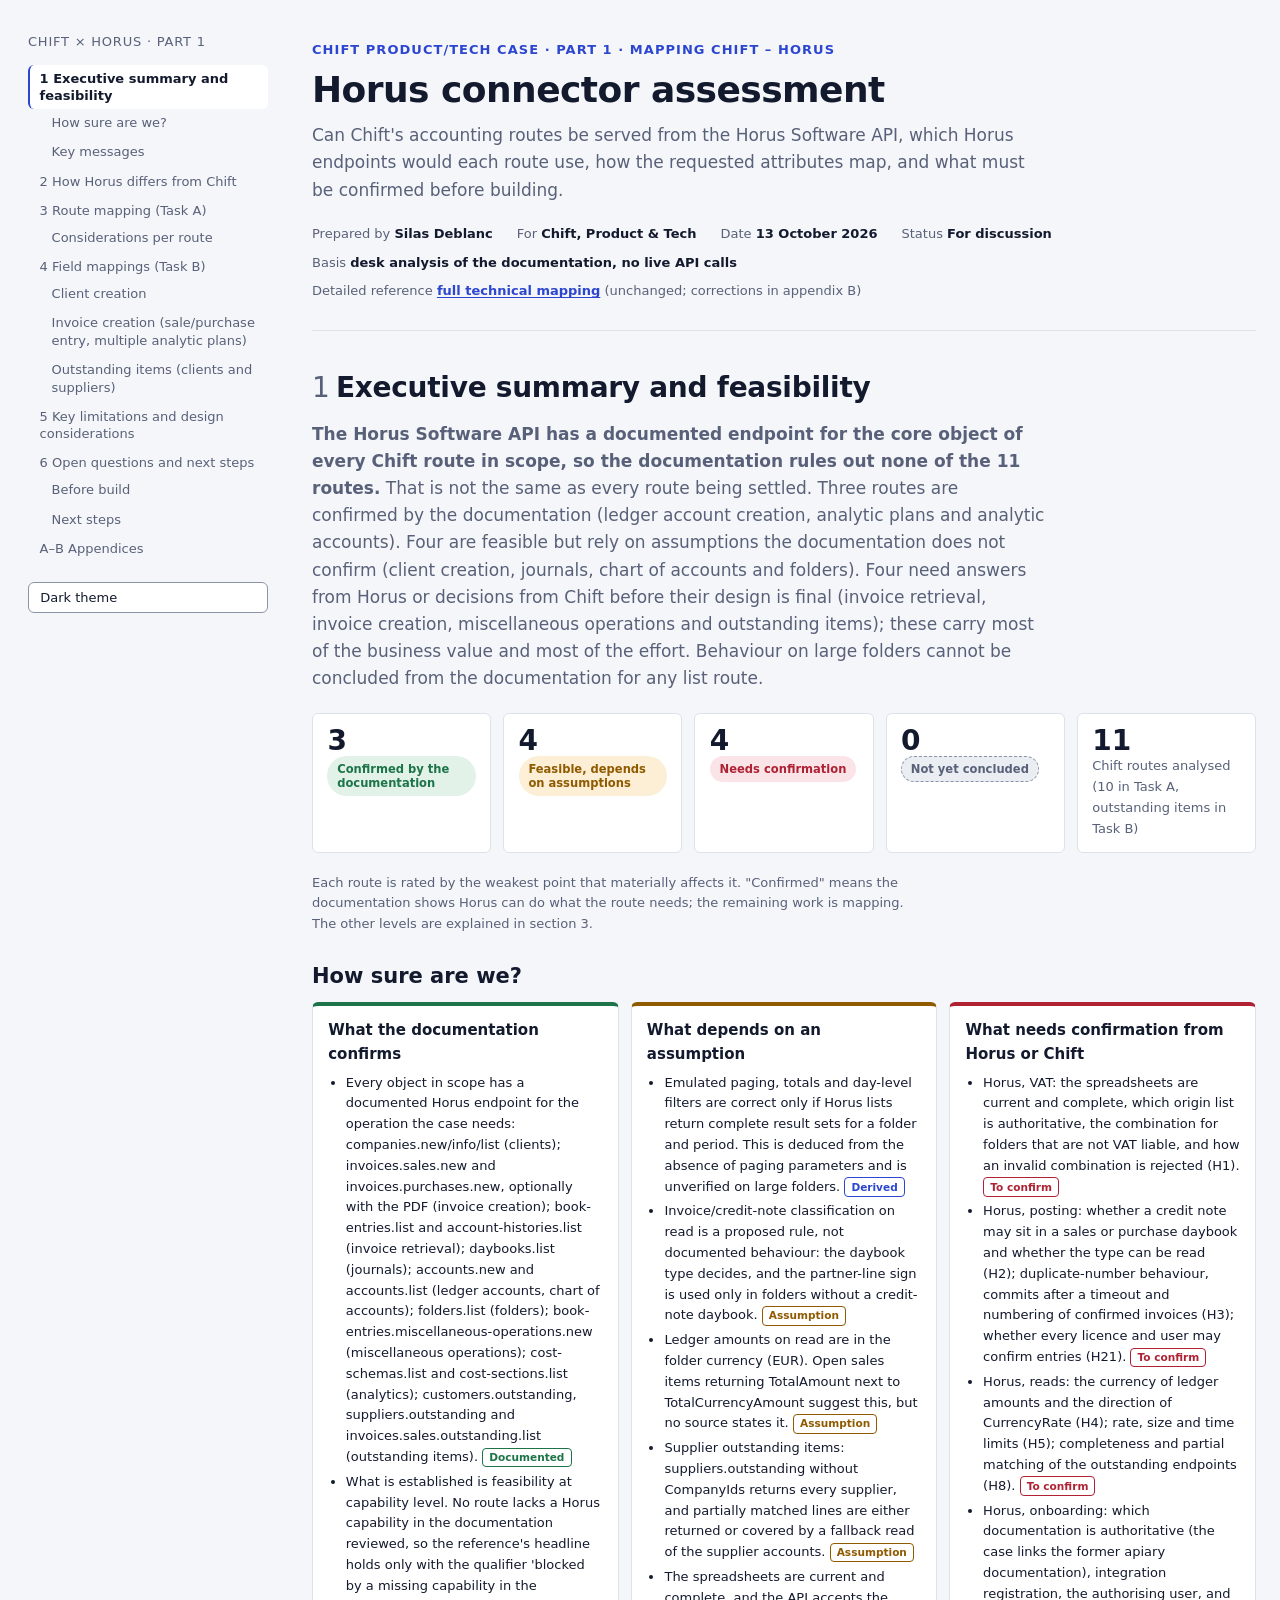
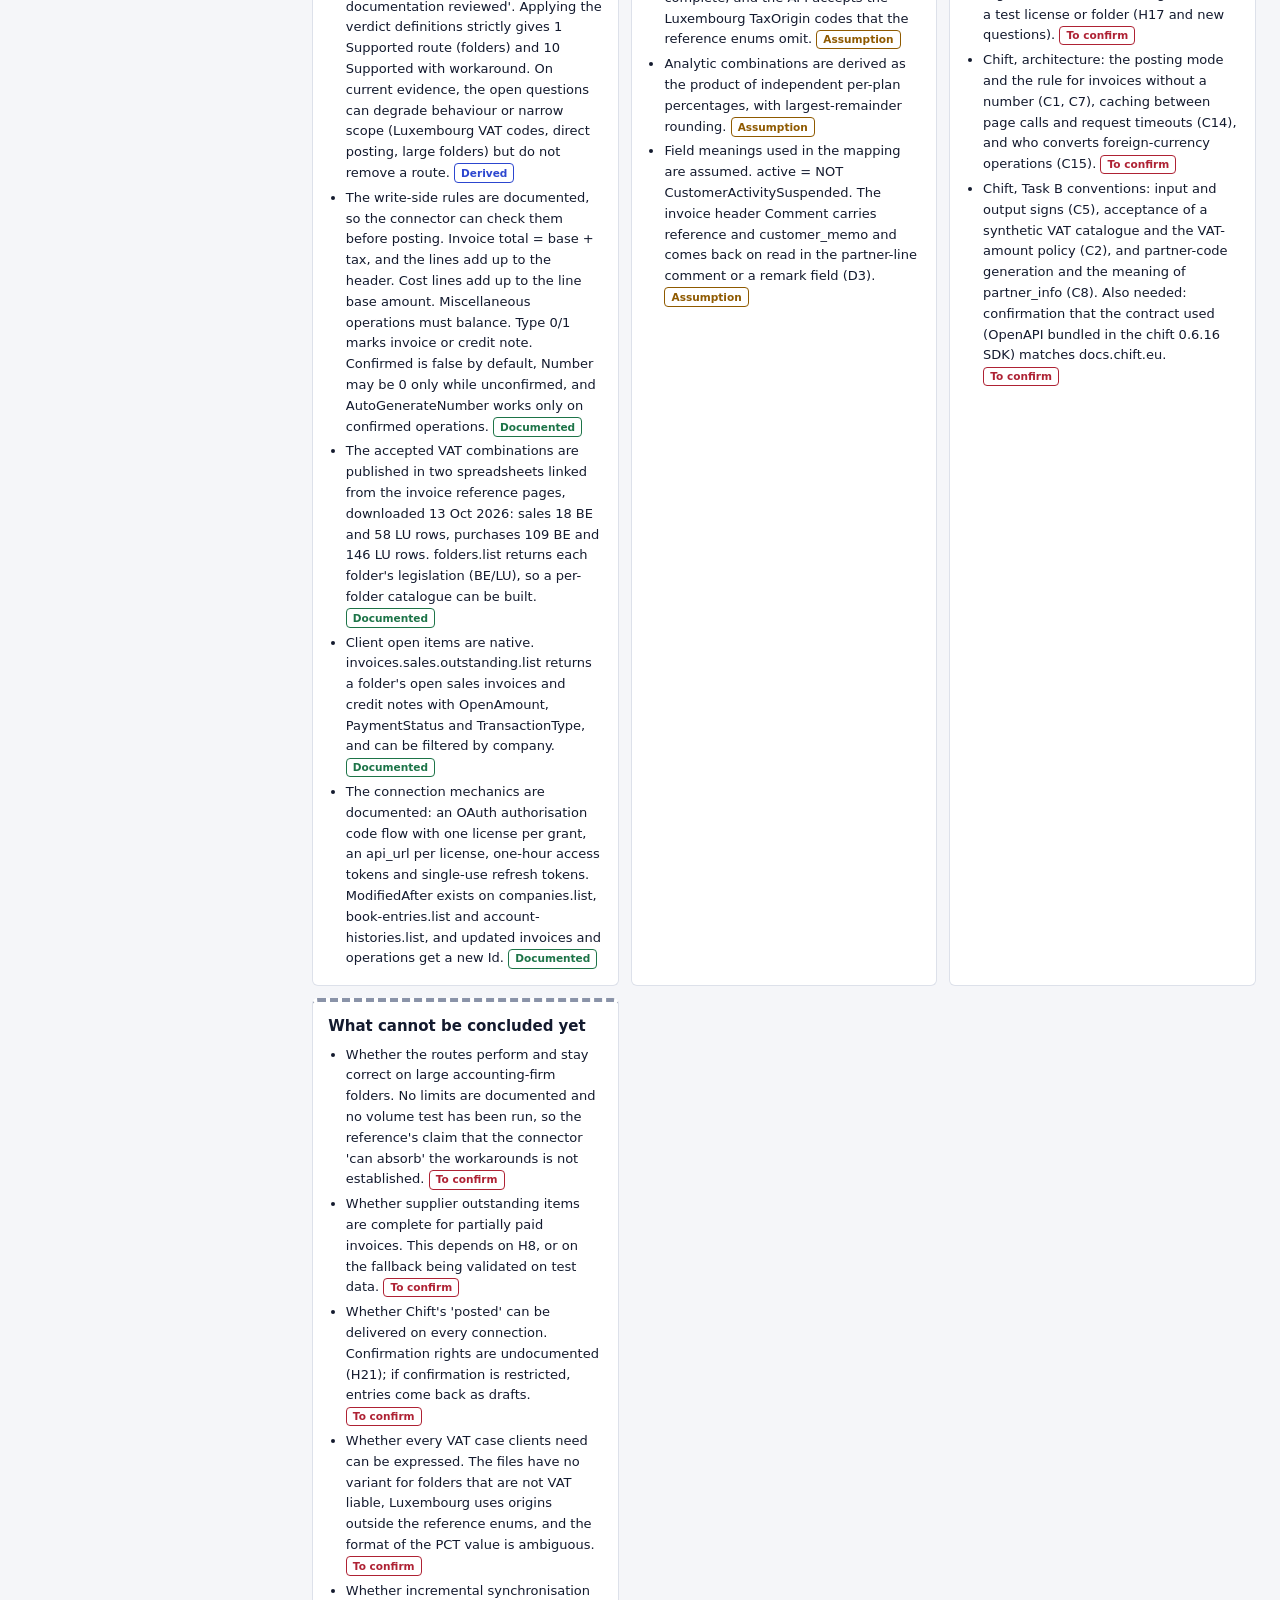
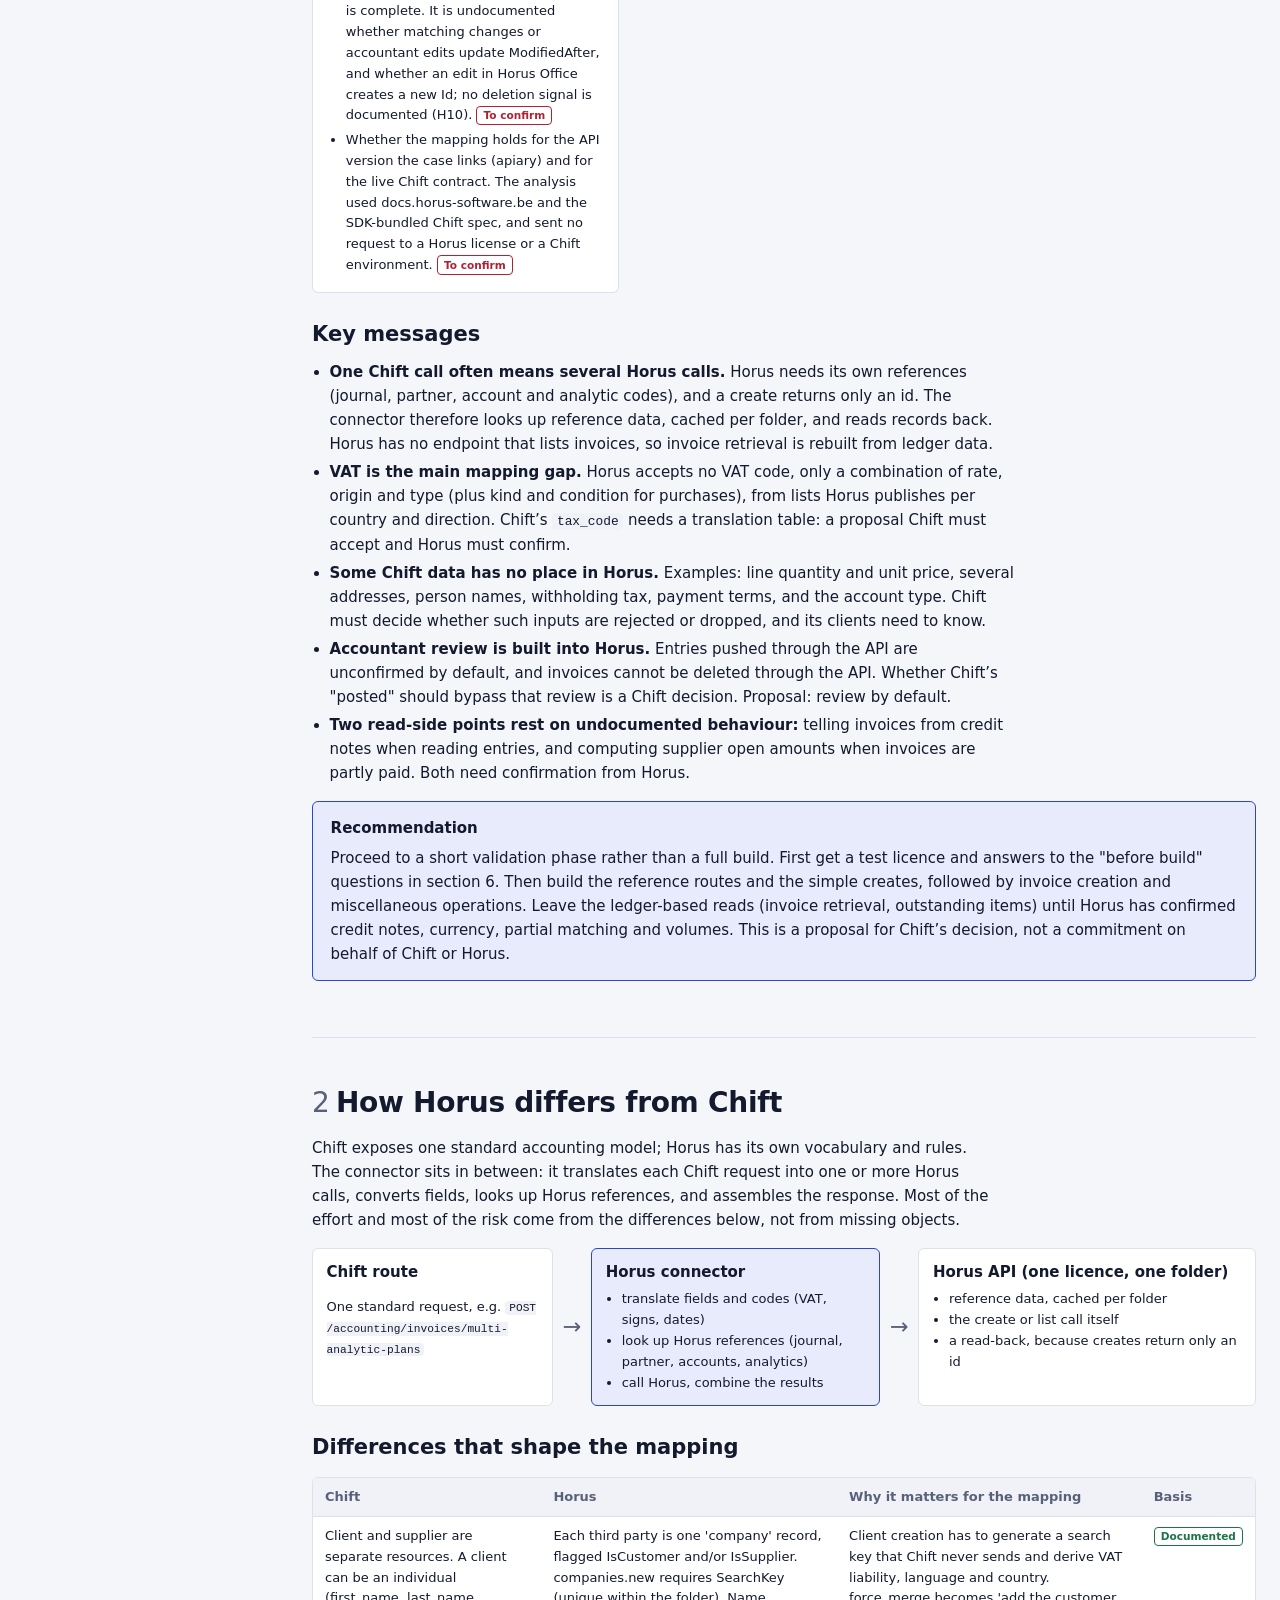
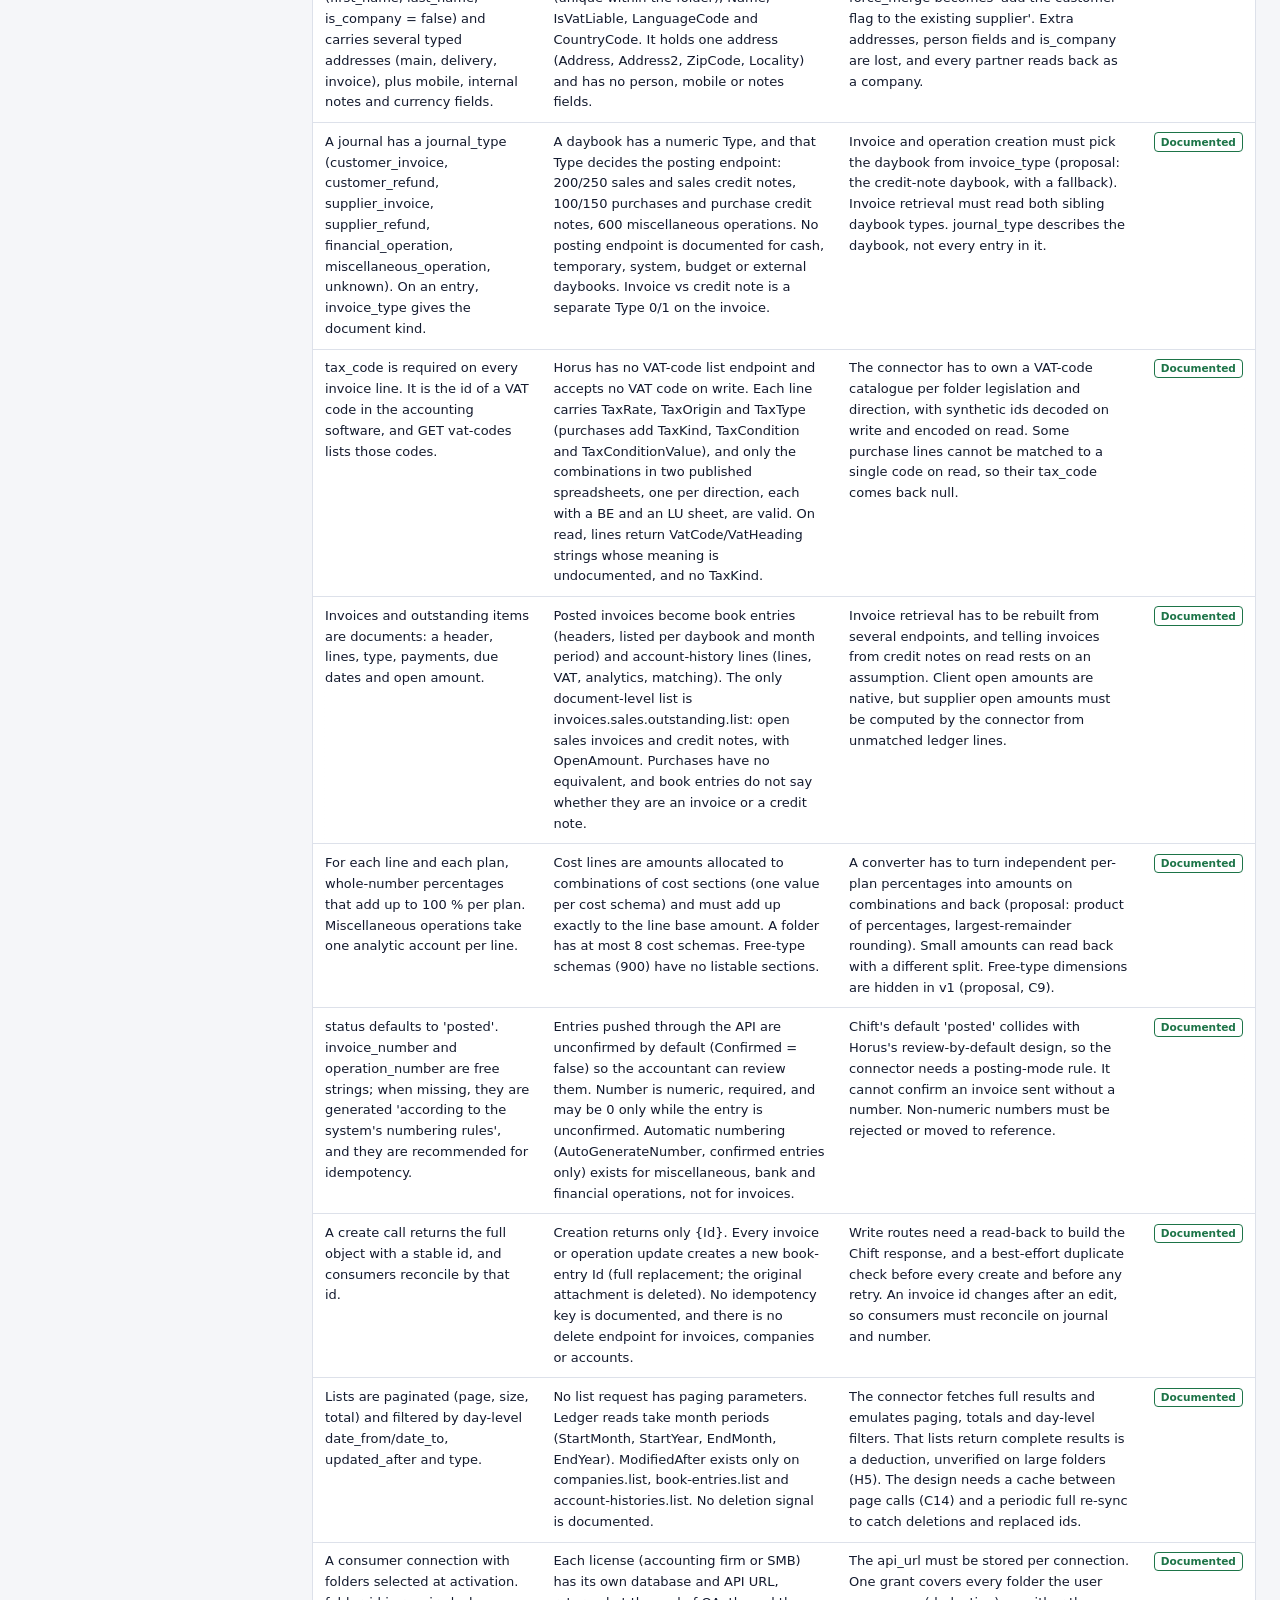
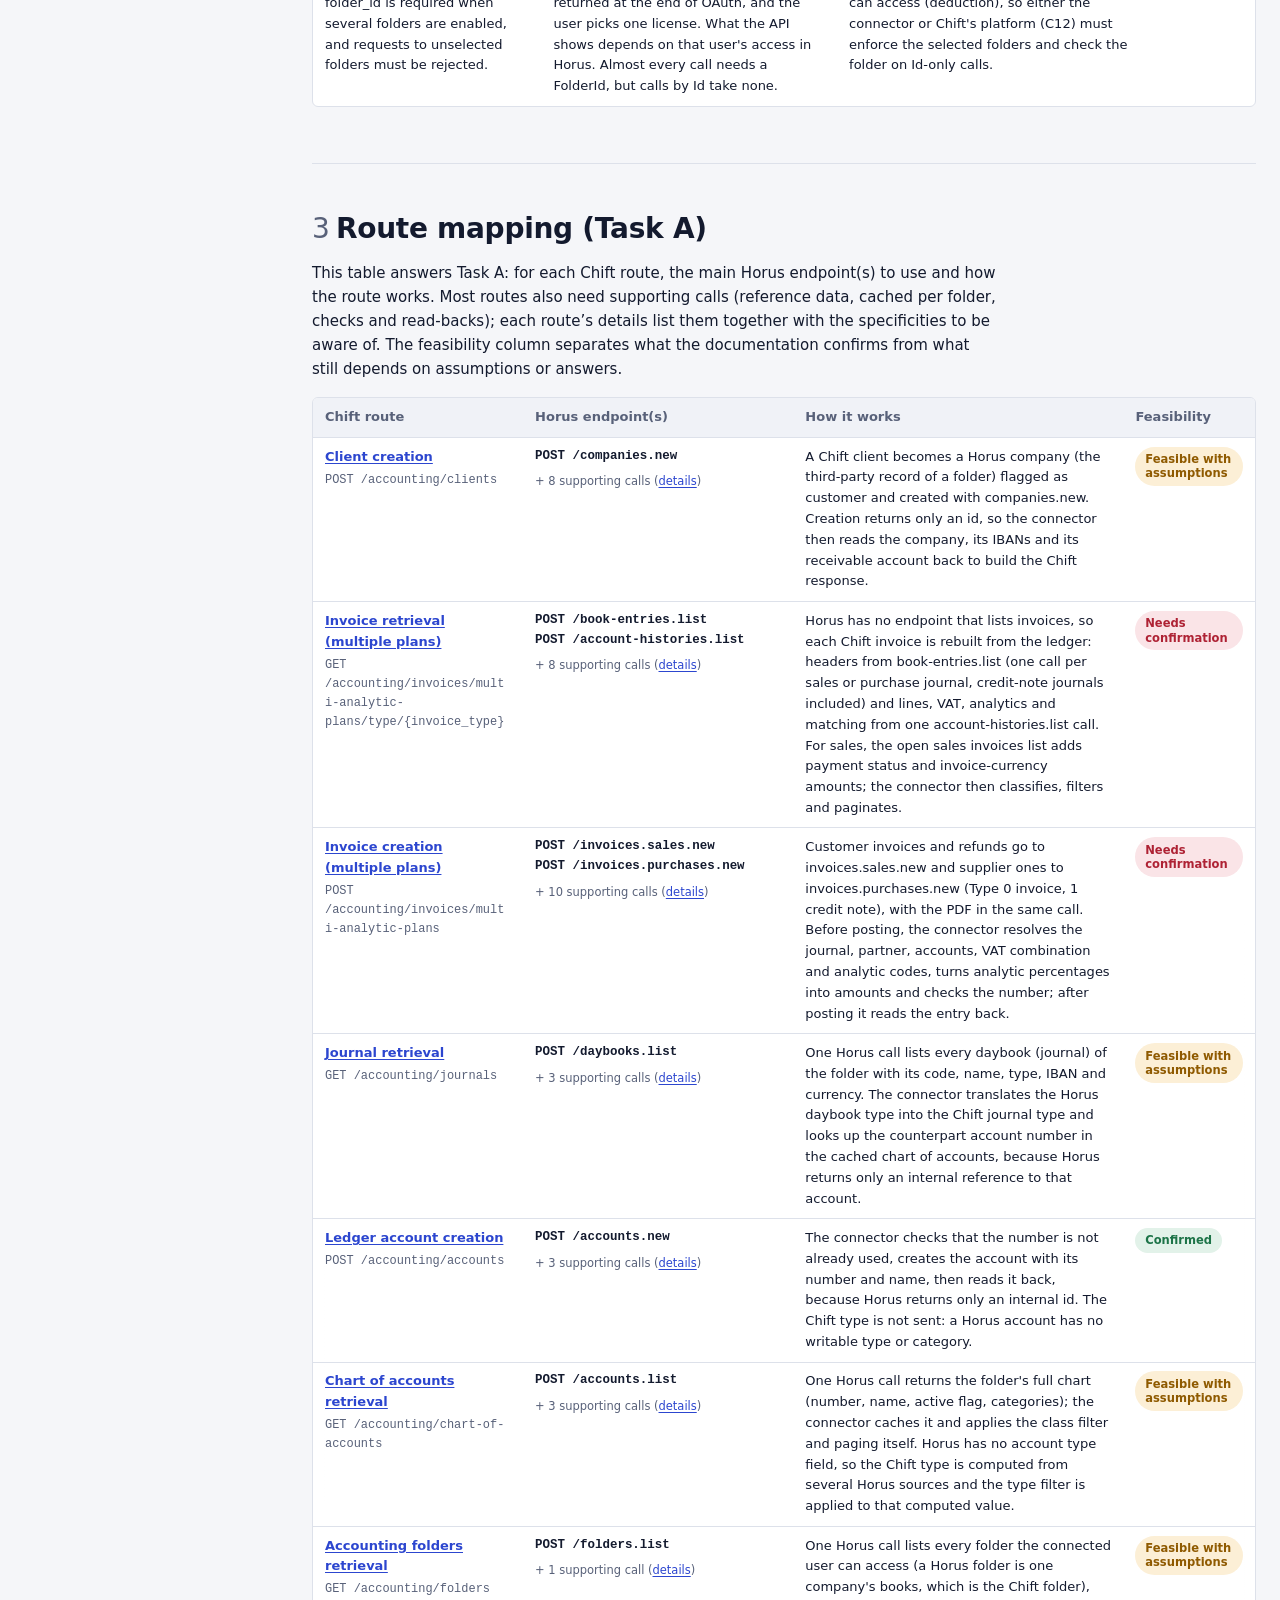
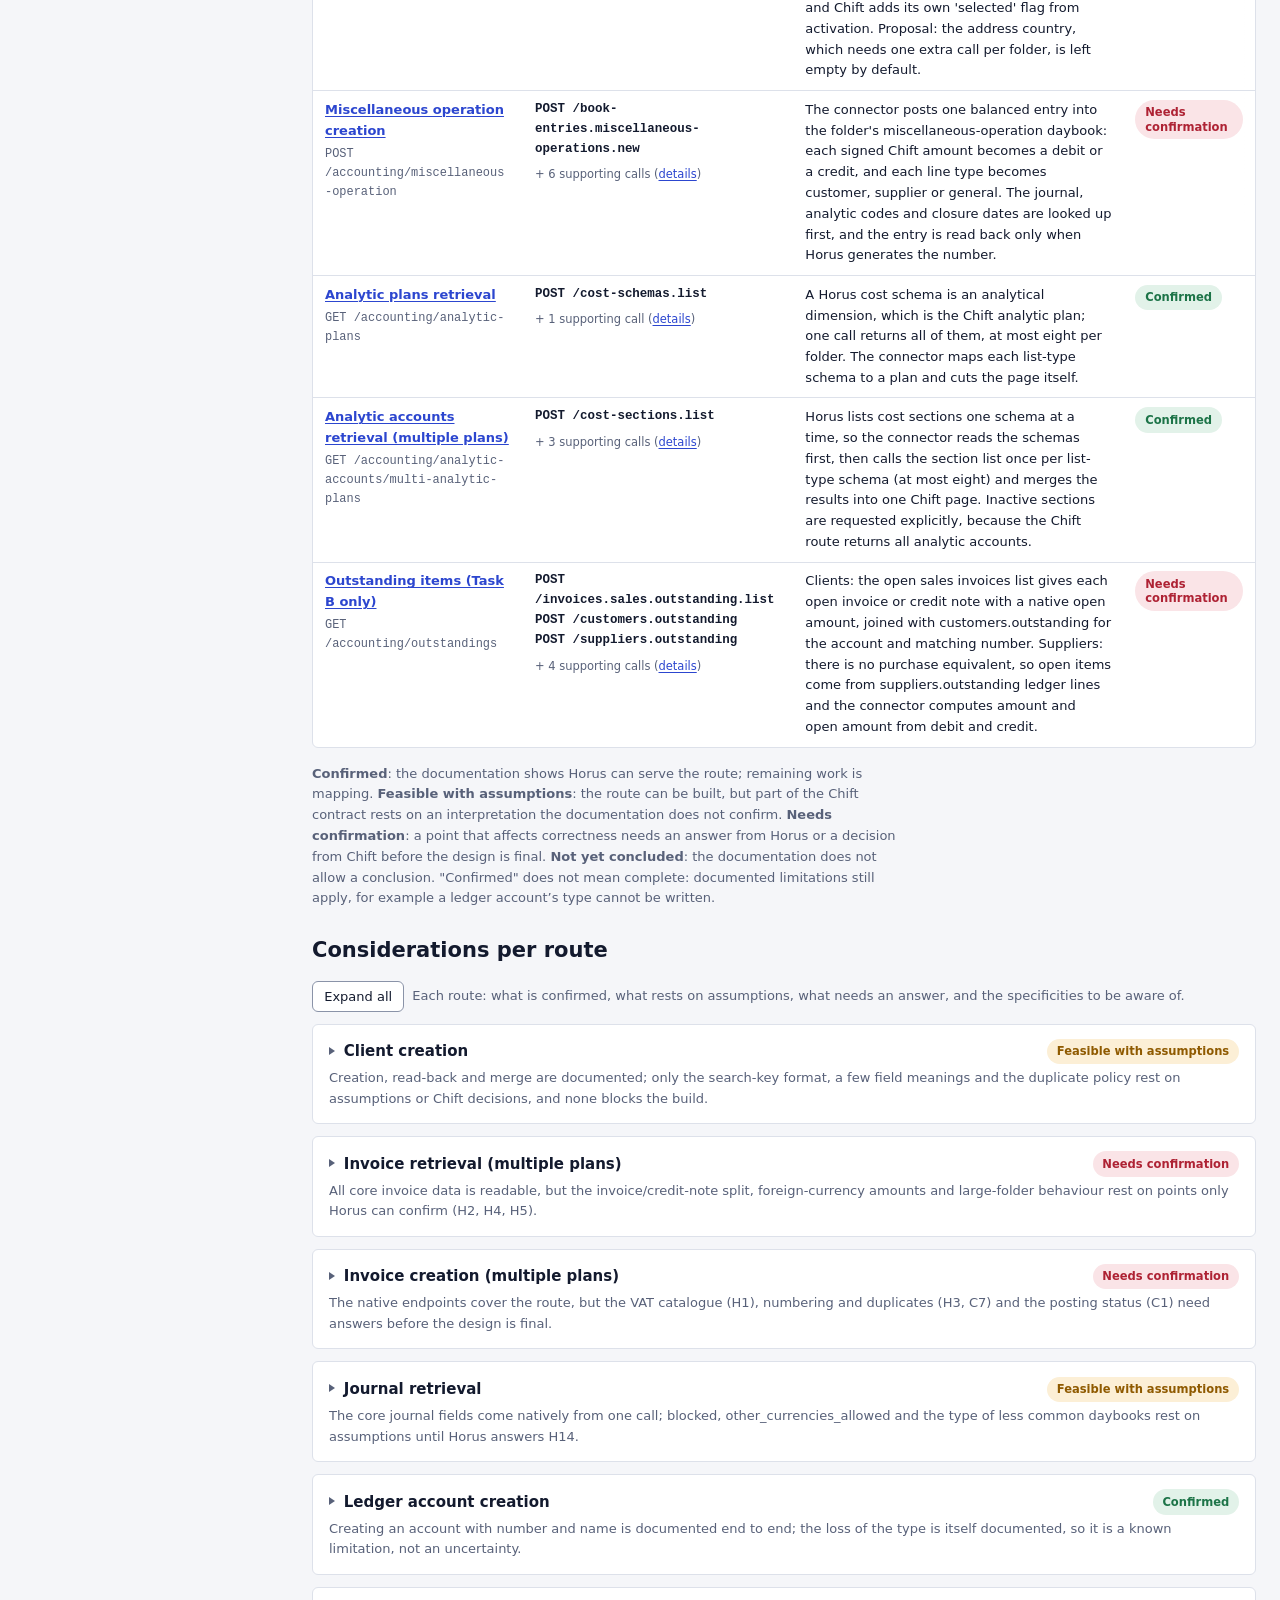
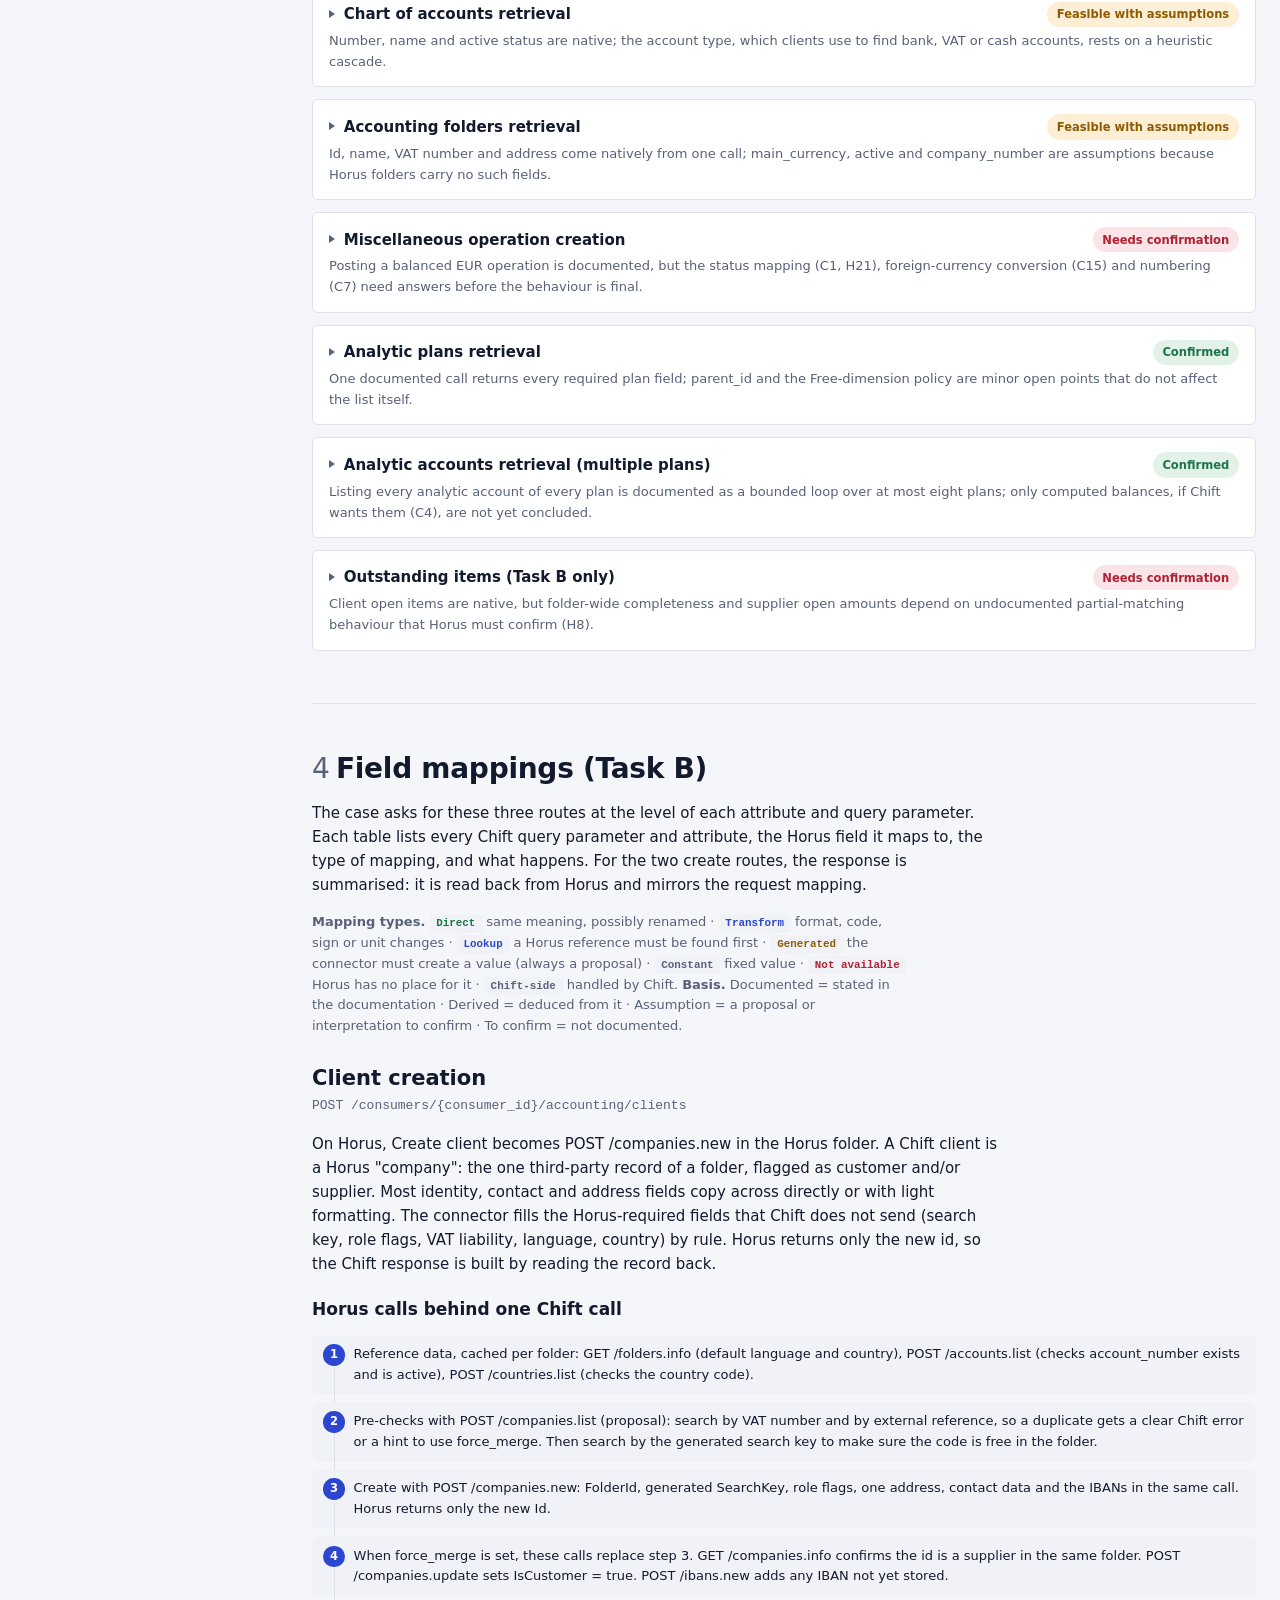
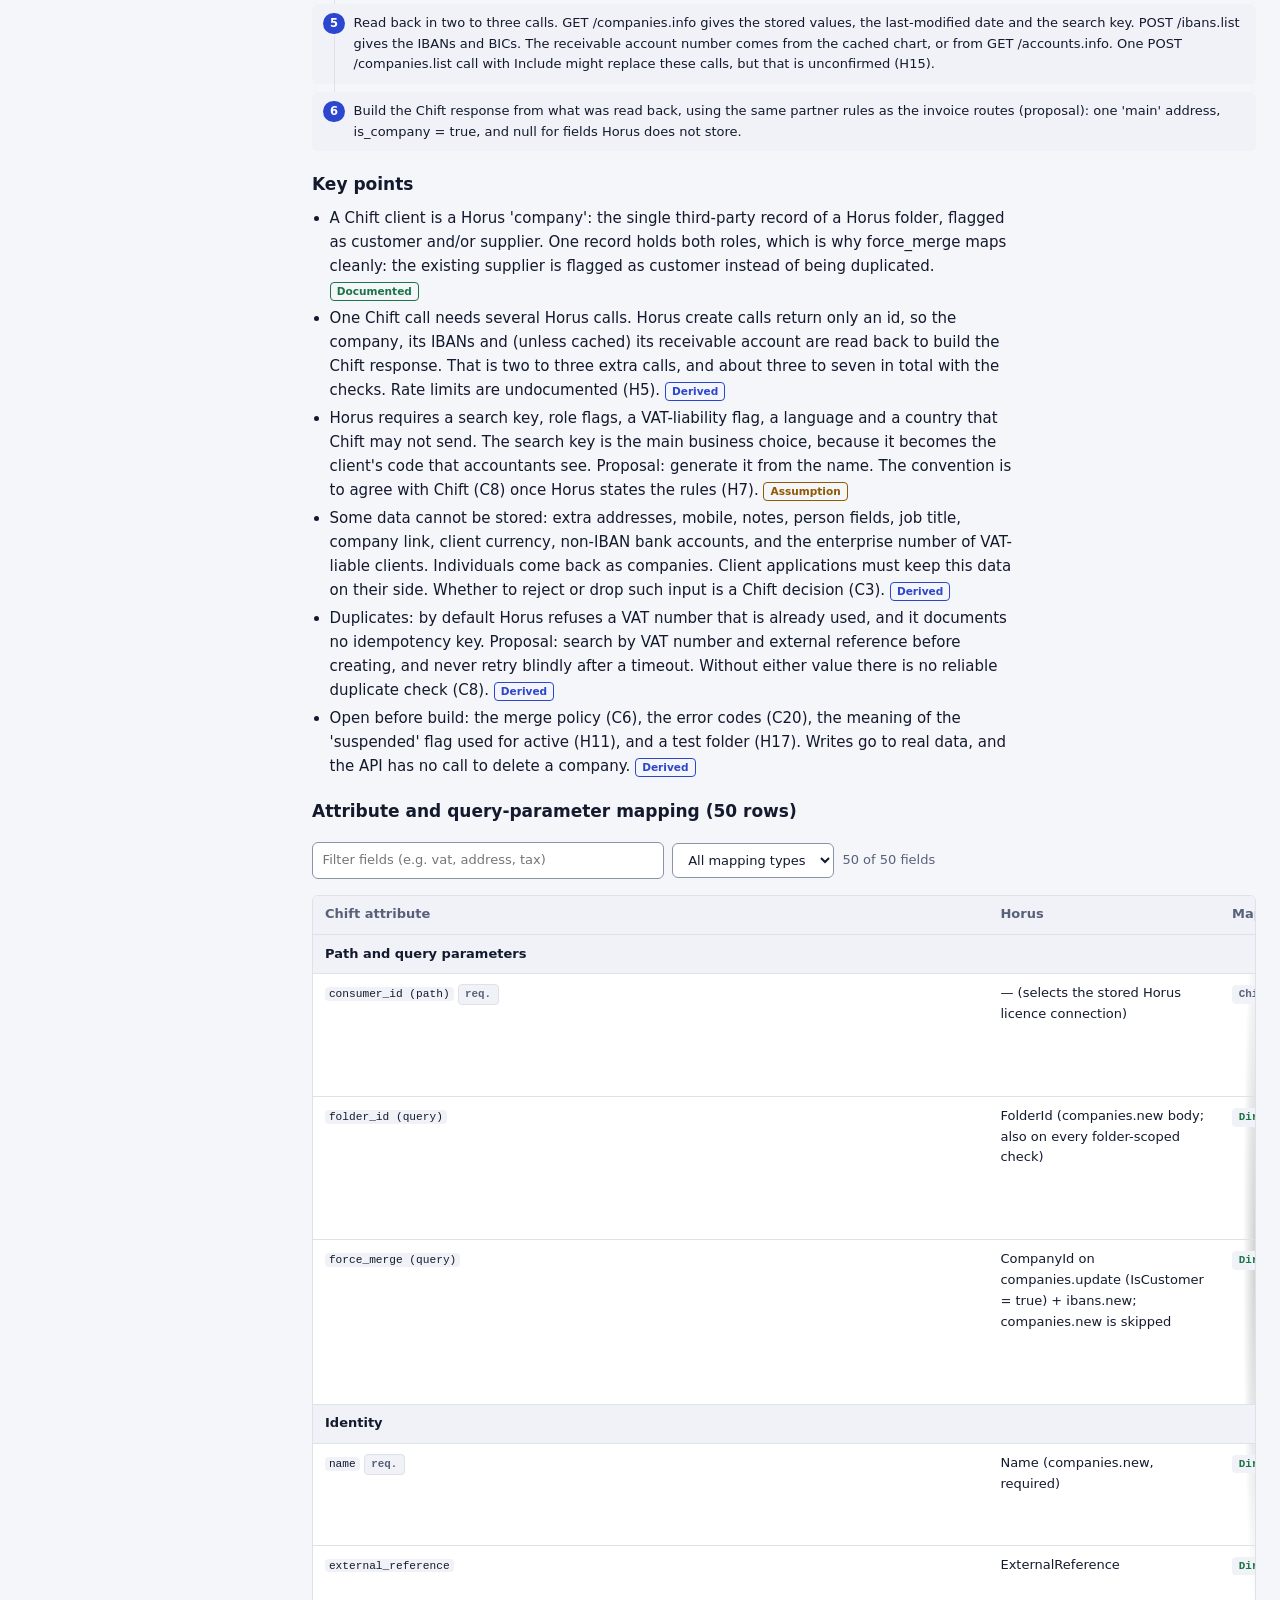
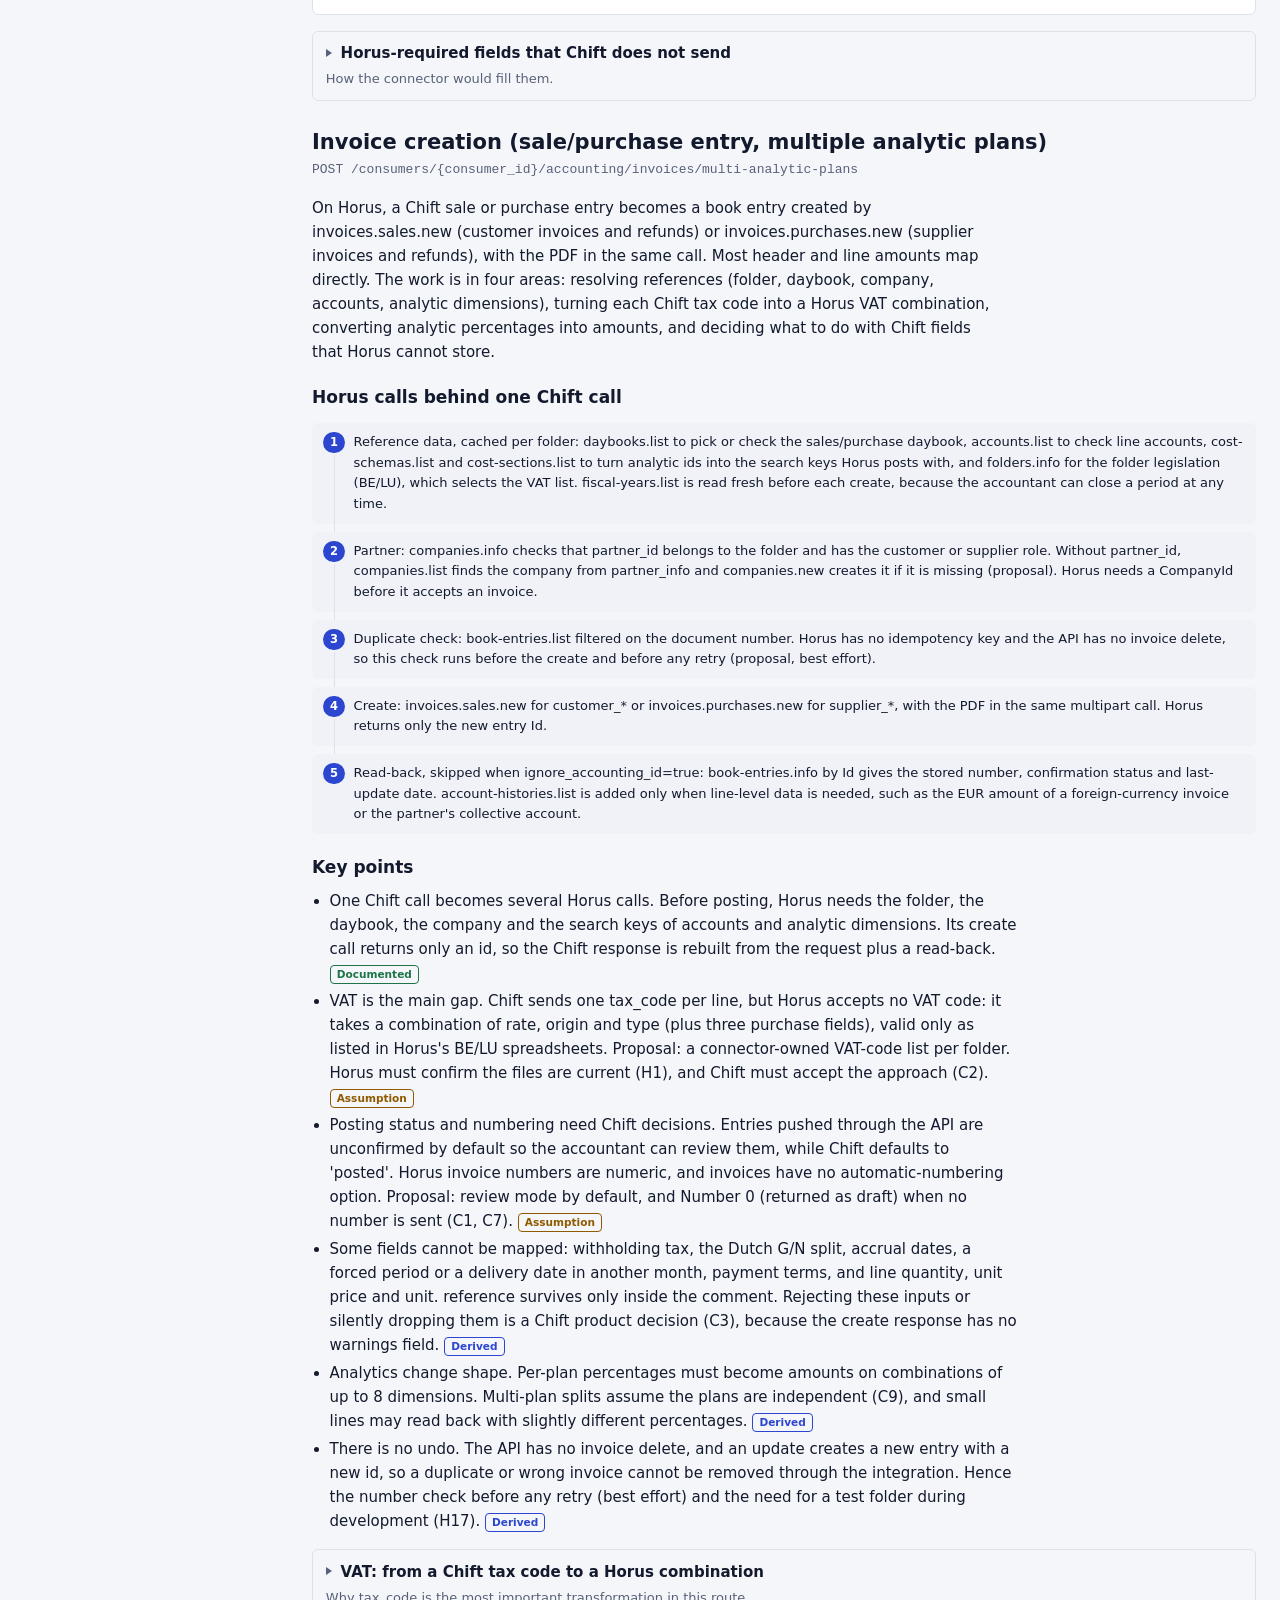
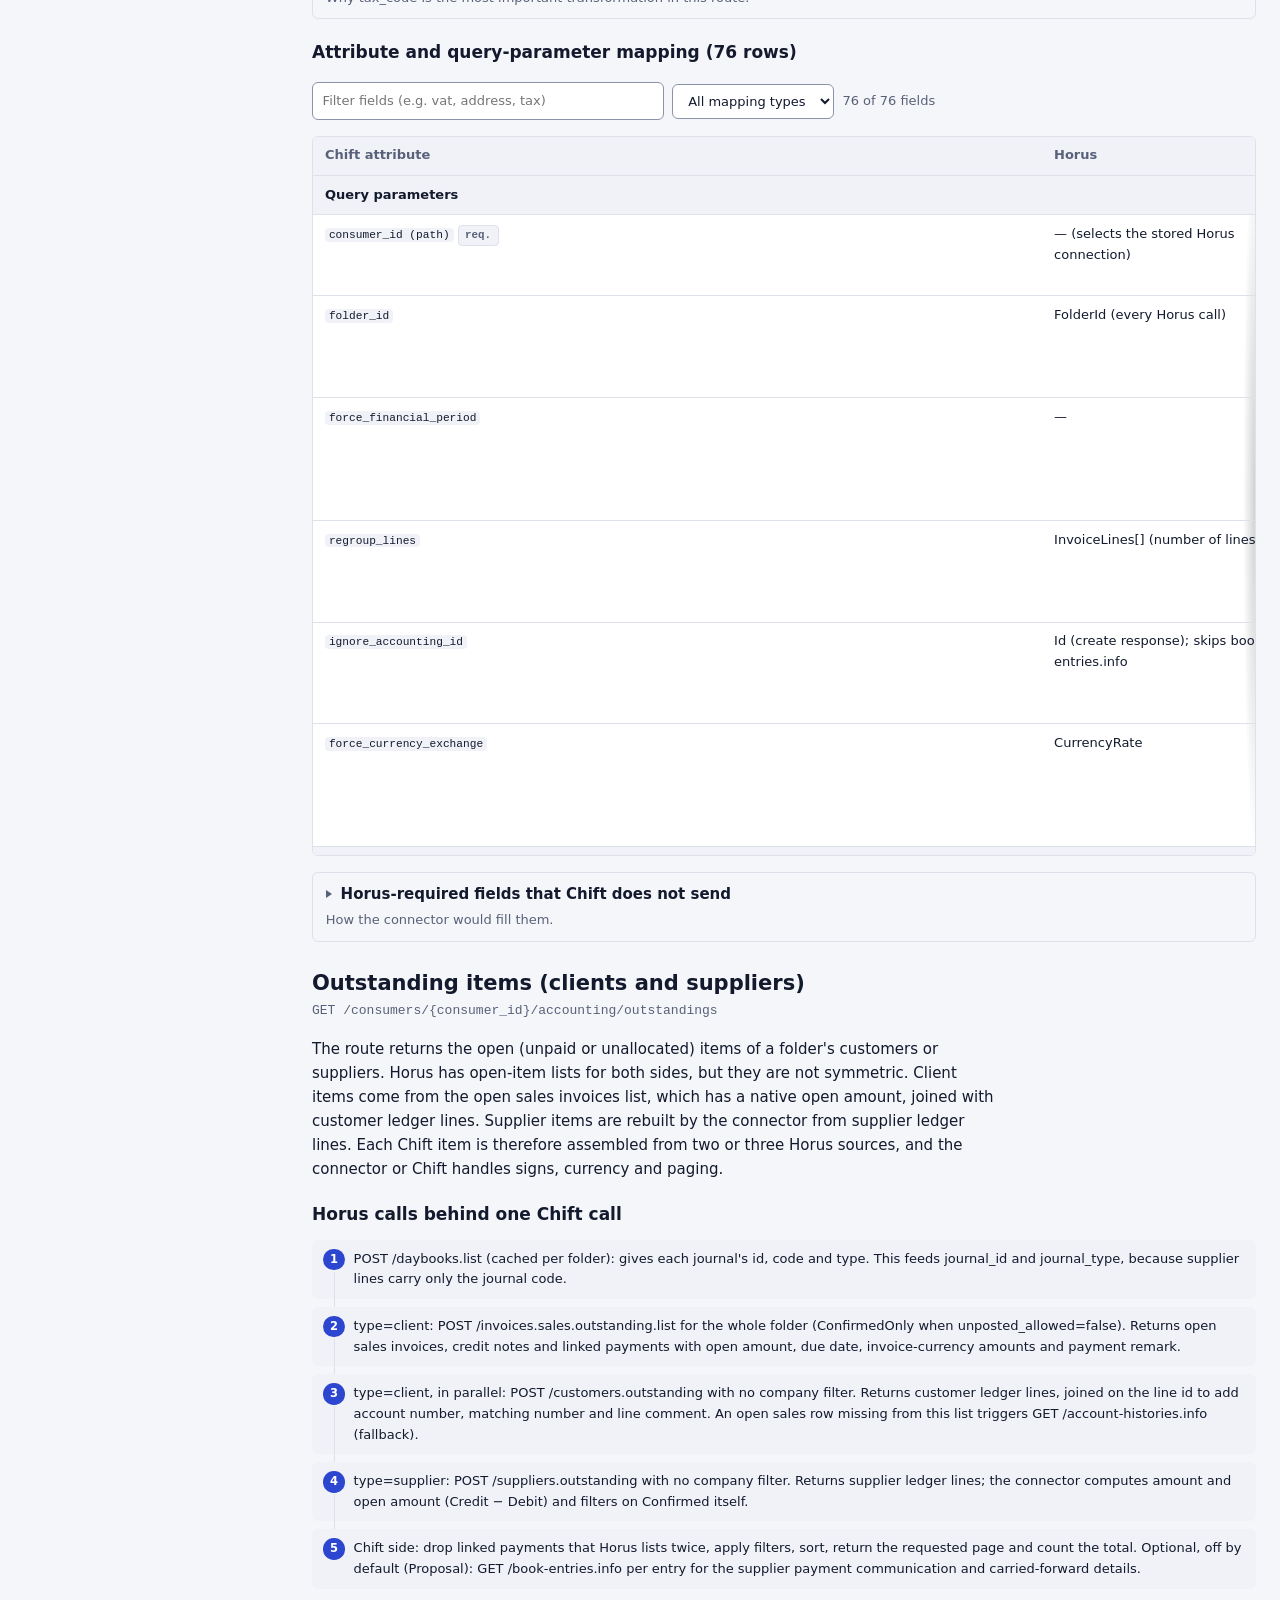
==== chift-horus-case/chift_horus_connector_assessment.html @ 1d1295b1 "First full build of the concise assessment report (chift_horus_connector_assessment.html) The detail" ====
<!doctype html>
<html lang="en">
<head>
<meta charset="utf-8">
<meta name="viewport" content="width=device-width, initial-scale=1, viewport-fit=cover">
<title>Horus Connector Assessment</title>
<meta name="description" content="Concise answer to Part 1 of Chift&#x27;s product/tech case: feasibility of a Horus accounting connector, route-level mapping (Task A), attribute-level mapping (Task B), key limitations and open questions.">
<style>
/* Layout: sticky contents rail on the left, one reading column on the right; wide tables scroll inside their own frame. */
:root {
  --bg: #f5f6f9;
  --surface: #ffffff;
  --surface-2: #f0f2f7;
  --ink: #131a2e;
  --muted: #586179;
  --line: #dde1ea;
  --accent: #2c46cf;
  --accent-ink: #ffffff;
  --accent-soft: #e7ebfc;
  --ok: #1d7448; --ok-bg: #e2f2e9;
  --warn: #8f5a00; --warn-bg: #fcefd6;
  --bad: #ae2234; --bad-bg: #fae4e7;
  --unk: #586179; --unk-bg: #eaedf2;
  --f-doc: #1d7448; --f-ded: #2c46cf; --f-ass: #8f5a00; --f-open: #ae2234;
  --font-sans: system-ui, -apple-system, "Segoe UI", Roboto, "Helvetica Neue", Arial, sans-serif;
  --font-mono: ui-monospace, SFMono-Regular, Menlo, Consolas, "Liberation Mono", monospace;
  --step--1: 0.8125rem; --step-0: 0.9375rem; --step-1: 1.0625rem; --step-2: 1.3125rem; --step-3: 1.75rem; --step-4: 2.25rem;
  --radius: 6px;
  --rail: 15.5rem;
  --line-strong: #8a93a8;
}
@media (prefers-color-scheme: dark) {
  :root:not([data-theme="light"]) {
    --bg: #0d1220; --surface: #141a2b; --surface-2: #1a2136; --ink: #e5e8f1; --muted: #9ca4b9; --line: #262e45;
    --accent: #8d9fff; --accent-ink: #0d1220; --accent-soft: #1d2548; --line-strong: #5a6480;
    --ok: #63d19b; --ok-bg: #12301f; --warn: #f2b54e; --warn-bg: #33270f; --bad: #ff8e9b; --bad-bg: #3a1821; --unk: #aab2c6; --unk-bg: #222a40;
    --f-doc: #63d19b; --f-ded: #8d9fff; --f-ass: #f2b54e; --f-open: #ff8e9b;
    color-scheme: dark;
  }
}
:root[data-theme="dark"] {
  --bg: #0d1220; --surface: #141a2b; --surface-2: #1a2136; --ink: #e5e8f1; --muted: #9ca4b9; --line: #262e45;
  --accent: #8d9fff; --accent-ink: #0d1220; --accent-soft: #1d2548;
  --ok: #63d19b; --ok-bg: #12301f; --warn: #f2b54e; --warn-bg: #33270f; --bad: #ff8e9b; --bad-bg: #3a1821; --unk: #aab2c6; --unk-bg: #222a40;
  --f-doc: #63d19b; --f-ded: #8d9fff; --f-ass: #f2b54e; --f-open: #ff8e9b;
  color-scheme: dark;
}
:root[data-theme="light"] { color-scheme: light; }

* { box-sizing: border-box; }
html { scroll-behavior: smooth; scroll-padding-top: 1rem; }
@media (prefers-reduced-motion: reduce) { html { scroll-behavior: auto; } }
body { margin: 0; background: var(--bg); color: var(--ink); font: 400 var(--step-0)/1.6 var(--font-sans); -webkit-font-smoothing: antialiased; }
a { color: var(--accent); text-underline-offset: 2px; }
code, .mono { font-family: var(--font-mono); font-size: 0.86em; }
code { background: var(--surface-2); padding: 0.08em 0.35em; border-radius: 4px; overflow-wrap: anywhere; }
:focus-visible { outline: 2px solid var(--accent); outline-offset: 2px; border-radius: 3px; }

.page { display: grid; grid-template-columns: var(--rail) minmax(0, 1fr); gap: 2.5rem; max-width: 84rem; margin: 0 auto; padding-inline: 1.5rem; padding-block: 0 4rem; }
@media (max-width: 960px) { .page { grid-template-columns: minmax(0, 1fr); gap: 0; padding-inline: 1rem; } }

/* Contents rail */
.rail { position: sticky; top: 0; align-self: start; max-height: 100vh; overflow-y: auto; padding-block: 2rem; padding-inline: 4px; }
.rail .brandline { font-size: var(--step--1); color: var(--muted); letter-spacing: 0.06em; text-transform: uppercase; margin: 0 0 0.75rem; }
.rail nav ol { list-style: none; margin: 0; padding: 0; display: grid; gap: 0.125rem; }
.rail nav a { display: block; padding: 0.3rem 0.6rem; border-radius: var(--radius); color: var(--muted); text-decoration: none; font-size: var(--step--1); line-height: 1.35; border-left: 2px solid transparent; }
.rail nav a:hover { color: var(--ink); background: var(--surface-2); }
.rail nav a.active { color: var(--ink); border-left-color: var(--accent); background: var(--surface); font-weight: 600; }
.rail nav ol ol { padding-left: 0.75rem; }
.rail .tools { display: grid; gap: 0.5rem; margin-top: 1.25rem; }
@media (max-width: 960px) {
  .rail { position: static; max-height: none; padding-block: 1rem 0; }
  .rail nav { display: none; }
  .rail.open nav { display: block; }
}
.btn.toc-toggle { display: none; }
@media (max-width: 960px) { .btn.toc-toggle { display: inline-flex; } }

.btn { display: inline-flex; align-items: center; gap: 0.4rem; font: 500 var(--step--1)/1 var(--font-sans); color: var(--ink); background: var(--surface); border: 1px solid var(--line); border-radius: var(--radius); padding: 0.5rem 0.7rem; cursor: pointer; }
.btn:hover { border-color: var(--accent); }
.btn[aria-pressed="true"] { background: var(--accent-soft); color: var(--ink); border-color: var(--accent); }
.btn[aria-pressed="true"]::before { content: "✓"; font-weight: 700; }
.btn[aria-pressed="false"]::before { content: "○"; }

/* Main column */
main { min-width: 0; padding-block: 2rem 0; }
.doc-head { padding-block: 0.5rem 1.75rem; border-bottom: 1px solid var(--line); margin-bottom: 2rem; }
.eyebrow { font-size: var(--step--1); letter-spacing: 0.08em; text-transform: uppercase; color: var(--accent); font-weight: 600; margin: 0 0 0.5rem; }
h1 { font-size: var(--step-4); line-height: 1.15; margin: 0 0 0.75rem; letter-spacing: -0.015em; text-wrap: balance; }
h2 { font-size: var(--step-3); line-height: 1.2; margin: 0 0 1rem; letter-spacing: -0.01em; text-wrap: balance; }
h3 { font-size: var(--step-2); line-height: 1.3; margin: 1.75rem 0 0.75rem; text-wrap: balance; }
h4 { font-size: var(--step-1); margin: 1.25rem 0 0.5rem; }
p, li { max-width: 72ch; }
.lede { font-size: var(--step-1); color: var(--muted); max-width: 68ch; margin: 0; }
.meta { display: flex; flex-wrap: wrap; gap: 0.5rem 1.5rem; margin-top: 1.25rem; font-size: var(--step--1); color: var(--muted); }
.meta b { color: var(--ink); font-weight: 600; }
section.block { padding-block: 0.5rem 2.5rem; border-bottom: 1px solid var(--line); margin-bottom: 2.5rem; }
section.block:last-of-type { border-bottom: 0; }
.sec-num { color: var(--muted); font-weight: 500; margin-right: 0.4rem; font-variant-numeric: tabular-nums; }

/* Callouts */
.note { background: var(--surface); border: 1px solid var(--line); border-radius: var(--radius); padding: 0.9rem 1.1rem; margin: 1rem 0; }
.note > :first-child { margin-top: 0; } .note > :last-child { margin-bottom: 0; }
.note.key { border-color: var(--accent); background: var(--accent-soft); }
.note .note-title { font-weight: 700; display: block; margin-bottom: 0.35rem; }

/* Chips */
.chip { display: inline-flex; align-items: center; gap: 0.3rem; font: 600 0.72rem/1 var(--font-sans); letter-spacing: 0.02em; padding: 0.3rem 0.5rem; border-radius: 999px; white-space: nowrap; border: 1px solid transparent; }
.chip::before { content: ""; width: 0.45rem; height: 0.45rem; border-radius: 50%; background: currentColor; }
.v-supported { color: var(--ok); background: var(--ok-bg); }
.v-workaround { color: var(--warn); background: var(--warn-bg); }
.v-not_supported { color: var(--bad); background: var(--bad-bg); }
.v-unknown { color: var(--unk); background: var(--unk-bg); }
.tag { display: inline-block; font: 600 0.68rem/1 var(--font-mono); padding: 0.25rem 0.4rem; border-radius: 4px; background: var(--surface-2); color: var(--muted); border: 1px solid var(--line); white-space: nowrap; }
.lbl { display: inline-block; font: 700 0.66rem/1 var(--font-sans); padding: 0.22rem 0.38rem; border-radius: 4px; border: 1px solid currentColor; white-space: nowrap; }
.lbl-F { color: var(--f-doc); } .lbl-D { color: var(--f-ded); } .lbl-A { color: var(--f-ass); } .lbl-Q { color: var(--f-open); }
.cls { display: inline-block; font: 600 0.66rem/1 var(--font-mono); padding: 0.24rem 0.4rem; border-radius: 4px; background: var(--surface-2); color: var(--ink); white-space: nowrap; }
.cls-NA { color: var(--bad); } .cls-DIRECT { color: var(--ok); } .cls-TRANSFORM, .cls-LOOKUP, .cls-COMPOSITE { color: var(--warn); } .cls-CONSTANT, .cls-CHIFT_INTERNAL { color: var(--muted); }

/* Tables */
.table-wrap { overflow-x: auto; border: 1px solid var(--line); border-radius: var(--radius); background: var(--surface); margin: 1rem 0; }
table { border-collapse: collapse; width: 100%; font-size: var(--step--1); }
th, td { text-align: left; vertical-align: top; padding: 0.55rem 0.75rem; border-bottom: 1px solid var(--line); }
th { font-weight: 600; color: var(--muted); background: var(--surface-2); position: sticky; top: 0; z-index: 1; white-space: nowrap; }
tbody tr:last-child td { border-bottom: 0; }
td.num { font-variant-numeric: tabular-nums; }
td .sub { display: block; color: var(--muted); font-size: 0.92em; margin-top: 0.2rem; }
.fieldmap td:first-child { white-space: nowrap; }
.fieldmap td.rule { min-width: 18rem; }
.fieldmap td.ev { min-width: 16rem; color: var(--muted); }
.hide-evidence .ev { display: none; }
tr.group-row td { background: var(--surface-2); font-weight: 700; color: var(--ink); }

/* Filters */
.filters { display: flex; flex-wrap: wrap; gap: 0.5rem; align-items: center; margin: 1rem 0 0.25rem; }
.filters input[type="search"] { font: inherit; font-size: var(--step--1); padding: 0.45rem 0.6rem; border: 1px solid var(--line); border-radius: var(--radius); background: var(--surface); color: var(--ink); min-width: 0; flex: 1 1 14rem; max-width: 22rem; }
.filters .count { font-size: var(--step--1); color: var(--muted); }

/* Route cards */
details.route { background: var(--surface); border: 1px solid var(--line); border-radius: var(--radius); margin: 0.75rem 0; }
details.route > summary { list-style: none; cursor: pointer; padding: 0.85rem 1rem; display: grid; grid-template-columns: minmax(0, 1fr) auto; gap: 0.25rem 1rem; align-items: center; }
details.route > summary::-webkit-details-marker { display: none; }
details.route > summary .r-title { font-weight: 700; }
details.route > summary .r-path { grid-column: 1 / -1; font-family: var(--font-mono); font-size: 0.78rem; color: var(--muted); overflow-wrap: anywhere; }
details.route > summary .r-line { grid-column: 1 / -1; color: var(--muted); font-size: var(--step--1); }
details.route > summary:hover { background: var(--surface-2); }
details.route[open] > summary { border-bottom: 1px solid var(--line); }
details.route .r-body { padding: 0.25rem 1rem 1rem; min-width: 0; }
.caret { display: inline-block; width: 0; height: 0; border-left: 6px solid var(--muted); border-top: 4.5px solid transparent; border-bottom: 4.5px solid transparent; margin-right: 0.55rem; vertical-align: 0.1em; transition: transform 0.15s ease; }
details[open] > summary .caret { transform: rotate(90deg); }
@media (prefers-reduced-motion: reduce) { .caret { transition: none; } }

/* Call-sequence flow */
.flow { list-style: none; margin: 0.75rem 0; padding: 0; display: grid; gap: 0.5rem; counter-reset: step; }
.flow li { position: relative; padding: 0.55rem 0.75rem 0.55rem 2.6rem; background: var(--surface-2); border-radius: var(--radius); max-width: none; font-size: var(--step--1); }
.flow li::before { counter-increment: step; content: counter(step); position: absolute; left: 0.7rem; top: 0.55rem; width: 1.35rem; height: 1.35rem; border-radius: 50%; background: var(--accent); color: var(--accent-ink); font: 700 0.72rem/1.35rem var(--font-sans); text-align: center; }
.flow li:not(:last-child)::after { content: ""; position: absolute; left: 1.35rem; top: 2rem; bottom: -0.55rem; width: 1px; background: var(--line); }

.endpoint-list { display: grid; gap: 0.4rem; margin: 0.5rem 0; padding: 0; list-style: none; }
.endpoint-list li { display: grid; grid-template-columns: auto minmax(0, 1fr); gap: 0.6rem; align-items: baseline; max-width: none; font-size: var(--step--1); }
.endpoint-list .ep { font-family: var(--font-mono); font-size: 0.8rem; font-weight: 600; overflow-wrap: anywhere; }

.two-col { display: grid; grid-template-columns: repeat(auto-fit, minmax(min(100%, 20rem), 1fr)); gap: 1rem 1.5rem; }
.two-col > * { min-width: 0; }
ul.tight { padding-left: 1.1rem; margin: 0.4rem 0; } ul.tight li { margin: 0.25rem 0; }

/* Verdict overview */
.overview { display: grid; grid-template-columns: repeat(auto-fit, minmax(min(100%, 9.5rem), 1fr)); gap: 0.75rem; margin: 1.25rem 0; }
.overview .tile { background: var(--surface); border: 1px solid var(--line); border-radius: var(--radius); padding: 0.75rem 0.9rem; }
.overview .tile .n { font-size: var(--step-3); font-weight: 700; font-variant-numeric: tabular-nums; line-height: 1.1; }
.overview .tile .t { font-size: var(--step--1); color: var(--muted); }

/* Diagram */
.diagram { overflow-x: auto; background: var(--surface); border: 1px solid var(--line); border-radius: var(--radius); padding: 1rem; margin: 1rem 0; }
.diagram svg { display: block; min-width: 40rem; width: 100%; height: auto; }
.diagram svg text { fill: var(--ink); font-family: var(--font-sans); }
.diagram svg .muted { fill: var(--muted); }
.diagram svg .box { fill: var(--surface-2); stroke: var(--line); }
.diagram svg .box-accent { fill: var(--accent-soft); stroke: var(--accent); }
.diagram svg .edge { stroke: var(--muted); fill: none; }
.diagram svg .arrowhead { fill: var(--muted); }

footer.doc-foot { color: var(--muted); font-size: var(--step--1); padding-block: 1rem 0; }

.sr-only { position: absolute; width: 1px; height: 1px; padding: 0; margin: -1px; overflow: hidden; clip: rect(0, 0, 0, 0); white-space: nowrap; border: 0; }
details.route.inner { margin: 1rem 0 0.5rem; background: var(--bg); }
details.route.inner > summary { padding: 0.6rem 0.8rem; }
details.route.inner .r-body { padding: 0.25rem 0.8rem 0.8rem; }
.overview-table td:first-child { min-width: 12rem; }
.overview-table td.eps { font-family: var(--font-mono); font-size: 0.78rem; min-width: 16rem; }
.legend { display: flex; flex-wrap: wrap; gap: 0.5rem 1.25rem; align-items: center; font-size: var(--step--1); color: var(--muted); }
.legend > span { display: inline-flex; gap: 0.4rem; align-items: center; }
.q-table td:first-child { white-space: nowrap; }
.kicker { font-size: var(--step--1); color: var(--muted); margin-top: -0.5rem; }

.overview .tile .chip { white-space: normal; text-align: left; line-height: 1.25; }
main p, main li, .flow li, .endpoint-list li, .r-line, .r-path, .sub { overflow-wrap: anywhere; }
@media (max-width: 640px) {
  details.route > summary { grid-template-columns: minmax(0, 1fr); }
  .chip { white-space: normal; }
  h1 { font-size: var(--step-3); }
  h2 { font-size: var(--step-2); }
}

.btn, .filters input[type="search"] { border-color: var(--line-strong); }
.table-wrap:has(> table.fieldmap) { max-height: 80vh; overflow: auto; }
.table-wrap {
  background:
    linear-gradient(to right, var(--surface) 30%, transparent) left / 2rem 100% no-repeat local,
    linear-gradient(to left, var(--surface) 30%, transparent) right / 2rem 100% no-repeat local,
    radial-gradient(farthest-side at 0 50%, rgb(0 0 0 / .18), transparent) left / .75rem 100% no-repeat scroll,
    radial-gradient(farthest-side at 100% 50%, rgb(0 0 0 / .18), transparent) right / .75rem 100% no-repeat scroll,
    var(--surface);
}
.to-top { display: none; }
@media (max-width: 960px) {
  .to-top { display: inline-flex; position: fixed; right: 1rem; bottom: calc(1rem + env(safe-area-inset-bottom, 0px)); z-index: 10; box-shadow: 0 2px 8px rgb(0 0 0 / .15); text-decoration: none; }
}

/* Ratings and question priority */
.lvl, .tier { display: inline-block; font-size: var(--step--1); font-weight: 600; padding: 0.1rem 0.45rem; border-radius: 999px; white-space: nowrap; border: 1px solid transparent; }
.lvl-low { color: var(--ok); background: var(--ok-bg); }
.lvl-medium { color: var(--warn); background: var(--warn-bg); }
.lvl-high { color: var(--bad); background: var(--bad-bg); }
.tier-1 { color: var(--bad); background: var(--bad-bg); }
.tier-2 { color: var(--warn); background: var(--warn-bg); }
.tier-3 { color: var(--unk); background: var(--unk-bg); }
p.small { font-size: var(--step--1); color: var(--muted); }

/* Concise assessment report: feasibility levels, mapping types, evidence grid, horizontal flows, limitation cards */
.fz { display: inline-block; font: 600 0.72rem/1.25 var(--font-sans); padding: 0.28rem 0.55rem; border-radius: 999px; border: 1px solid transparent; }
.fz-ok { color: var(--ok); background: var(--ok-bg); }
.fz-ass { color: var(--warn); background: var(--warn-bg); }
.fz-conf { color: var(--bad); background: var(--bad-bg); }
.fz-open { color: var(--unk); background: var(--unk-bg); border-style: dashed; border-color: var(--line-strong); }
.overview .tile .fz { white-space: normal; }
.mp { display: inline-block; font: 600 0.68rem/1 var(--font-mono); padding: 0.24rem 0.42rem; border-radius: 4px; background: var(--surface-2); white-space: nowrap; }
.mp-direct { color: var(--ok); } .mp-transform, .mp-lookup { color: var(--accent); } .mp-generated { color: var(--warn); }
.mp-na { color: var(--bad); } .mp-constant, .mp-chift { color: var(--muted); }
.quad { display: grid; grid-template-columns: repeat(auto-fit, minmax(min(100%, 17rem), 1fr)); gap: 0.75rem; margin: 0.75rem 0 1.25rem; }
.quad .q { background: var(--surface); border: 1px solid var(--line); border-top-width: 4px; border-radius: var(--radius); padding: 0.75rem 0.95rem; min-width: 0; }
.quad .q h4 { margin: 0 0 0.4rem; font-size: var(--step-0); }
.quad .q ul { margin: 0; padding-left: 1.1rem; font-size: var(--step--1); }
.quad .q-ok { border-top-color: var(--ok); } .quad .q-ass { border-top-color: var(--warn); } .quad .q-conf { border-top-color: var(--bad); } .quad .q-open { border-top-color: var(--line-strong); border-top-style: dashed; }
.cols3 { display: grid; grid-template-columns: repeat(auto-fit, minmax(min(100%, 14rem), 1fr)); gap: 0.75rem; margin-top: 0.75rem; }
.cols3 > div { background: var(--surface-2); border-radius: var(--radius); padding: 0.6rem 0.8rem; min-width: 0; }
.cols3 h4 { margin: 0 0 0.3rem; font-size: var(--step--1); text-transform: uppercase; letter-spacing: 0.04em; color: var(--muted); }
.cols3 ul { margin: 0; padding-left: 1rem; font-size: var(--step--1); }
.hflow { list-style: none; margin: 0.5rem 0 1rem; padding: 0; display: grid; grid-template-columns: repeat(auto-fit, minmax(min(100%, 12rem), 1fr)); gap: 0.6rem; counter-reset: hstep; }
.hflow li { position: relative; background: var(--surface); border: 1px solid var(--line); border-radius: var(--radius); padding: 0.6rem 0.7rem 0.6rem 2.3rem; font-size: var(--step--1); min-width: 0; overflow-wrap: anywhere; }
.hflow li::before { counter-increment: hstep; content: counter(hstep); position: absolute; left: 0.6rem; top: 0.6rem; width: 1.3rem; height: 1.3rem; border-radius: 50%; background: var(--accent); color: var(--accent-ink); font: 700 0.7rem/1.3rem var(--font-sans); text-align: center; }
.limit { background: var(--surface); border: 1px solid var(--line); border-radius: var(--radius); padding: 0.8rem 1rem; margin: 0.75rem 0; }
.limit h3 { margin: 0 0 0.5rem; font-size: var(--step-1); display: flex; flex-wrap: wrap; gap: 0.5rem; align-items: center; }
.limit h3 .num { display: inline-grid; place-items: center; width: 1.6rem; height: 1.6rem; border-radius: 50%; background: var(--accent-soft); color: var(--accent); font-size: var(--step--1); }
.limit dl { display: grid; grid-template-columns: minmax(8rem, 11rem) minmax(0, 1fr); gap: 0.35rem 1rem; margin: 0; font-size: var(--step--1); }
.limit dt { color: var(--muted); font-weight: 600; }
.limit dd { margin: 0; }
@media (max-width: 640px) { .limit dl { grid-template-columns: minmax(0, 1fr); } .limit dt { margin-top: 0.4rem; } }
.fieldmap.simple td.rule { min-width: 18rem; }
.diagram-flow { display: grid; grid-template-columns: minmax(0, 1fr) auto minmax(0, 1.2fr) auto minmax(0, 1.4fr); gap: 0.6rem; align-items: stretch; margin: 1rem 0 1.25rem; }
.diagram-flow .box { background: var(--surface); border: 1px solid var(--line); border-radius: var(--radius); padding: 0.7rem 0.85rem; font-size: var(--step--1); min-width: 0; }
.diagram-flow .box h4 { margin: 0 0 0.35rem; font-size: var(--step-0); }
.diagram-flow .box ul { margin: 0; padding-left: 1rem; }
.diagram-flow .box.mid { border-color: var(--accent); background: var(--accent-soft); }
.diagram-flow .arrow { align-self: center; color: var(--muted); font-size: 1.4rem; }
@media (max-width: 760px) { .diagram-flow { grid-template-columns: minmax(0, 1fr); } .diagram-flow .arrow { transform: rotate(90deg); justify-self: center; } }
.ref-link { font-size: var(--step--1); }

.endpoint-list.plain { list-style: none; padding: 0; margin: 0.3rem 0 0.8rem; display: grid; gap: 0.25rem; }
.endpoint-list.plain .ep { font-family: var(--font-mono); font-size: 0.78rem; overflow-wrap: anywhere; }
.overview-table td.eps .sub { display: block; margin-top: 0.35rem; font-family: var(--font-sans); }

</style>
</head>
<body>
<div class="page" id="top">
  <aside class="rail" aria-label="Contents">
    <p class="brandline">Chift × Horus · Part 1</p>
    <button class="btn toc-toggle" id="toc-toggle" aria-expanded="false" aria-controls="toc">Contents</button>
    <nav id="toc"><ol><li><a href="#summary">1 Executive summary and feasibility</a><ol><li><a href="#sum-evidence">How sure are we?</a></li><li><a href="#sum-messages">Key messages</a></li></ol></li><li><a href="#differences">2 How Horus differs from Chift</a></li><li><a href="#routes">3 Route mapping (Task A)</a><ol><li><a href="#rt-details">Considerations per route</a></li></ol></li><li><a href="#fields">4 Field mappings (Task B)</a><ol><li><a href="#tb-client">Client creation</a></li><li><a href="#tb-invoice">Invoice creation (sale/purchase entry, multiple analytic plans)</a></li><li><a href="#tb-outst">Outstanding items (clients and suppliers)</a></li></ol></li><li><a href="#limits">5 Key limitations and design considerations</a></li><li><a href="#questions">6 Open questions and next steps</a><ol><li><a href="#q-before">Before build</a></li><li><a href="#next-steps">Next steps</a></li></ol></li><li><a href="#appendix">A–B Appendices</a></li></ol></nav>
    <div class="tools">
      <button class="btn" id="theme-toggle">Dark theme</button>
    </div>
  </aside>
  <main>
    <header class="doc-head">
  <p class="eyebrow">Chift product/tech case · Part 1 · Mapping Chift – Horus</p>
  <h1>Horus connector assessment</h1>
  <p class="lede">Can Chift's accounting routes be served from the Horus Software API, which Horus endpoints would each route use,
  how the requested attributes map, and what must be confirmed before building.</p>
  <div class="meta">
    <span>Prepared by <b>Silas Deblanc</b></span>
    <span>For <b>Chift, Product &amp; Tech</b></span>
    <span>Date <b>13 October 2026</b></span>
    <span>Status <b>For discussion</b></span>
    <span>Basis <b>desk analysis of the documentation, no live API calls</b></span>
    <span>Detailed reference <b><a href="chift_horus_mapping_report.html">full technical mapping</a></b> (unchanged; corrections in appendix B)</span>
  </div>
</header>
    <section class="block" id="summary"><h2><span class="sec-num">1</span>Executive summary and feasibility</h2>
<p class="lede"><b>The Horus Software API has a documented endpoint for the core object of every Chift route in scope, so the documentation rules out none of the 11 routes.</b> That is not the same as every route being settled. Three routes are confirmed by the documentation (ledger account creation, analytic plans and analytic accounts). Four are feasible but rely on assumptions the documentation does not confirm (client creation, journals, chart of accounts and folders). Four need answers from Horus or decisions from Chift before their design is final (invoice retrieval, invoice creation, miscellaneous operations and outstanding items); these carry most of the business value and most of the effort. Behaviour on large folders cannot be concluded from the documentation for any list route.</p><div class="overview"><div class="tile"><div class="n">3</div><div class="t"><span class="fz fz-ok">Confirmed by the documentation</span></div></div><div class="tile"><div class="n">4</div><div class="t"><span class="fz fz-ass">Feasible, depends on assumptions</span></div></div><div class="tile"><div class="n">4</div><div class="t"><span class="fz fz-conf">Needs confirmation</span></div></div><div class="tile"><div class="n">0</div><div class="t"><span class="fz fz-open">Not yet concluded</span></div></div><div class="tile"><div class="n">11</div><div class="t">Chift routes analysed (10 in Task A, outstanding items in Task B)</div></div></div><p class="small">Each route is rated by the weakest point that materially affects it. "Confirmed" means the documentation shows Horus can do what the route needs; the remaining work is mapping. The other levels are explained in section 3.</p><h3 id="sum-evidence">How sure are we?</h3><div class="quad"><div class="q q-ok"><h4>What the documentation confirms</h4><ul class="tight"><li>Every object in scope has a documented Horus endpoint for the operation the case needs: companies.new/info/list (clients); invoices.sales.new and invoices.purchases.new, optionally with the PDF (invoice creation); book-entries.list and account-histories.list (invoice retrieval); daybooks.list (journals); accounts.new and accounts.list (ledger accounts, chart of accounts); folders.list (folders); book-entries.miscellaneous-operations.new (miscellaneous operations); cost-schemas.list and cost-sections.list (analytics); customers.outstanding, suppliers.outstanding and invoices.sales.outstanding.list (outstanding items). <span class="lbl lbl-F" title="Documented">Documented</span></li><li>What is established is feasibility at capability level. No route lacks a Horus capability in the documentation reviewed, so the reference&#x27;s headline holds only with the qualifier &#x27;blocked by a missing capability in the documentation reviewed&#x27;. Applying the verdict definitions strictly gives 1 Supported route (folders) and 10 Supported with workaround. On current evidence, the open questions can degrade behaviour or narrow scope (Luxembourg VAT codes, direct posting, large folders) but do not remove a route. <span class="lbl lbl-D" title="Derived">Derived</span></li><li>The write-side rules are documented, so the connector can check them before posting. Invoice total = base + tax, and the lines add up to the header. Cost lines add up to the line base amount. Miscellaneous operations must balance. Type 0/1 marks invoice or credit note. Confirmed is false by default, Number may be 0 only while unconfirmed, and AutoGenerateNumber works only on confirmed operations. <span class="lbl lbl-F" title="Documented">Documented</span></li><li>The accepted VAT combinations are published in two spreadsheets linked from the invoice reference pages, downloaded 13 Oct 2026: sales 18 BE and 58 LU rows, purchases 109 BE and 146 LU rows. folders.list returns each folder&#x27;s legislation (BE/LU), so a per-folder catalogue can be built. <span class="lbl lbl-F" title="Documented">Documented</span></li><li>Client open items are native. invoices.sales.outstanding.list returns a folder&#x27;s open sales invoices and credit notes with OpenAmount, PaymentStatus and TransactionType, and can be filtered by company. <span class="lbl lbl-F" title="Documented">Documented</span></li><li>The connection mechanics are documented: an OAuth authorisation code flow with one license per grant, an api_url per license, one-hour access tokens and single-use refresh tokens. ModifiedAfter exists on companies.list, book-entries.list and account-histories.list, and updated invoices and operations get a new Id. <span class="lbl lbl-F" title="Documented">Documented</span></li></ul></div><div class="q q-ass"><h4>What depends on an assumption</h4><ul class="tight"><li>Emulated paging, totals and day-level filters are correct only if Horus lists return complete result sets for a folder and period. This is deduced from the absence of paging parameters and is unverified on large folders. <span class="lbl lbl-D" title="Derived">Derived</span></li><li>Invoice/credit-note classification on read is a proposed rule, not documented behaviour: the daybook type decides, and the partner-line sign is used only in folders without a credit-note daybook. <span class="lbl lbl-A" title="Assumption">Assumption</span></li><li>Ledger amounts on read are in the folder currency (EUR). Open sales items returning TotalAmount next to TotalCurrencyAmount suggest this, but no source states it. <span class="lbl lbl-A" title="Assumption">Assumption</span></li><li>Supplier outstanding items: suppliers.outstanding without CompanyIds returns every supplier, and partially matched lines are either returned or covered by a fallback read of the supplier accounts. <span class="lbl lbl-A" title="Assumption">Assumption</span></li><li>The spreadsheets are current and complete, and the API accepts the Luxembourg TaxOrigin codes that the reference enums omit. <span class="lbl lbl-A" title="Assumption">Assumption</span></li><li>Analytic combinations are derived as the product of independent per-plan percentages, with largest-remainder rounding. <span class="lbl lbl-A" title="Assumption">Assumption</span></li><li>Field meanings used in the mapping are assumed. active = NOT CustomerActivitySuspended. The invoice header Comment carries reference and customer_memo and comes back on read in the partner-line comment or a remark field (D3). <span class="lbl lbl-A" title="Assumption">Assumption</span></li></ul></div><div class="q q-conf"><h4>What needs confirmation from Horus or Chift</h4><ul class="tight"><li>Horus, VAT: the spreadsheets are current and complete, which origin list is authoritative, the combination for folders that are not VAT liable, and how an invalid combination is rejected (H1). <span class="lbl lbl-Q" title="To confirm">To confirm</span></li><li>Horus, posting: whether a credit note may sit in a sales or purchase daybook and whether the type can be read (H2); duplicate-number behaviour, commits after a timeout and numbering of confirmed invoices (H3); whether every licence and user may confirm entries (H21). <span class="lbl lbl-Q" title="To confirm">To confirm</span></li><li>Horus, reads: the currency of ledger amounts and the direction of CurrencyRate (H4); rate, size and time limits (H5); completeness and partial matching of the outstanding endpoints (H8). <span class="lbl lbl-Q" title="To confirm">To confirm</span></li><li>Horus, onboarding: which documentation is authoritative (the case links the former apiary documentation), integration registration, the authorising user, and a test license or folder (H17 and new questions). <span class="lbl lbl-Q" title="To confirm">To confirm</span></li><li>Chift, architecture: the posting mode and the rule for invoices without a number (C1, C7), caching between page calls and request timeouts (C14), and who converts foreign-currency operations (C15). <span class="lbl lbl-Q" title="To confirm">To confirm</span></li><li>Chift, Task B conventions: input and output signs (C5), acceptance of a synthetic VAT catalogue and the VAT-amount policy (C2), and partner-code generation and the meaning of partner_info (C8). Also needed: confirmation that the contract used (OpenAPI bundled in the chift 0.6.16 SDK) matches docs.chift.eu. <span class="lbl lbl-Q" title="To confirm">To confirm</span></li></ul></div><div class="q q-open"><h4>What cannot be concluded yet</h4><ul class="tight"><li>Whether the routes perform and stay correct on large accounting-firm folders. No limits are documented and no volume test has been run, so the reference&#x27;s claim that the connector &#x27;can absorb&#x27; the workarounds is not established. <span class="lbl lbl-Q" title="To confirm">To confirm</span></li><li>Whether supplier outstanding items are complete for partially paid invoices. This depends on H8, or on the fallback being validated on test data. <span class="lbl lbl-Q" title="To confirm">To confirm</span></li><li>Whether Chift&#x27;s &#x27;posted&#x27; can be delivered on every connection. Confirmation rights are undocumented (H21); if confirmation is restricted, entries come back as drafts. <span class="lbl lbl-Q" title="To confirm">To confirm</span></li><li>Whether every VAT case clients need can be expressed. The files have no variant for folders that are not VAT liable, Luxembourg uses origins outside the reference enums, and the format of the PCT value is ambiguous. <span class="lbl lbl-Q" title="To confirm">To confirm</span></li><li>Whether incremental synchronisation is complete. It is undocumented whether matching changes or accountant edits update ModifiedAfter, and whether an edit in Horus Office creates a new Id; no deletion signal is documented (H10). <span class="lbl lbl-Q" title="To confirm">To confirm</span></li><li>Whether the mapping holds for the API version the case links (apiary) and for the live Chift contract. The analysis used docs.horus-software.be and the SDK-bundled Chift spec, and sent no request to a Horus license or a Chift environment. <span class="lbl lbl-Q" title="To confirm">To confirm</span></li></ul></div></div><h3 id="sum-messages">Key messages</h3><ul class="tight"><li><b>One Chift call often means several Horus calls.</b> Horus needs its own references (journal, partner, account and analytic codes), and a create returns only an id. The connector therefore looks up reference data, cached per folder, and reads records back. Horus has no endpoint that lists invoices, so invoice retrieval is rebuilt from ledger data.</li><li><b>VAT is the main mapping gap.</b> Horus accepts no VAT code, only a combination of rate, origin and type (plus kind and condition for purchases), from lists Horus publishes per country and direction. Chift’s <code>tax_code</code> needs a translation table: a proposal Chift must accept and Horus must confirm.</li><li><b>Some Chift data has no place in Horus.</b> Examples: line quantity and unit price, several addresses, person names, withholding tax, payment terms, and the account type. Chift must decide whether such inputs are rejected or dropped, and its clients need to know.</li><li><b>Accountant review is built into Horus.</b> Entries pushed through the API are unconfirmed by default, and invoices cannot be deleted through the API. Whether Chift’s "posted" should bypass that review is a Chift decision. Proposal: review by default.</li><li><b>Two read-side points rest on undocumented behaviour:</b> telling invoices from credit notes when reading entries, and computing supplier open amounts when invoices are partly paid. Both need confirmation from Horus.</li></ul><div class="note key"><span class="note-title">Recommendation</span>Proceed to a short validation phase rather than a full build. First get a test licence and answers to the "before build" questions in section 6. Then build the reference routes and the simple creates, followed by invoice creation and miscellaneous operations. Leave the ledger-based reads (invoice retrieval, outstanding items) until Horus has confirmed credit notes, currency, partial matching and volumes. This is a proposal for Chift’s decision, not a commitment on behalf of Chift or Horus.</div>
</section>
<section class="block" id="differences"><h2><span class="sec-num">2</span>How Horus differs from Chift</h2>
<p>Chift exposes one standard accounting model; Horus has its own vocabulary and rules. The connector sits in between: it translates each Chift request into one or more Horus calls, converts fields, looks up Horus references, and assembles the response. Most of the effort and most of the risk come from the differences below, not from missing objects.</p><div class="diagram-flow" role="img" aria-label="One Chift request is translated by the connector into several Horus calls">
  <div class="box"><h4>Chift route</h4><p>One standard request, e.g. <code>POST /accounting/invoices/multi-analytic-plans</code></p></div>
  <div class="arrow" aria-hidden="true">→</div>
  <div class="box mid"><h4>Horus connector</h4><ul><li>translate fields and codes (VAT, signs, dates)</li><li>look up Horus references (journal, partner, accounts, analytics)</li><li>call Horus, combine the results</li></ul></div>
  <div class="arrow" aria-hidden="true">→</div>
  <div class="box"><h4>Horus API (one licence, one folder)</h4><ul><li>reference data, cached per folder</li><li>the create or list call itself</li><li>a read-back, because creates return only an id</li></ul></div>
</div><h3 id="diff-table">Differences that shape the mapping</h3><div class="table-wrap"><table><thead><tr><th>Chift</th><th>Horus</th><th>Why it matters for the mapping</th><th>Basis</th></tr></thead><tbody><tr><td>Client and supplier are separate resources. A client can be an individual (first_name, last_name, is_company = false) and carries several typed addresses (main, delivery, invoice), plus mobile, internal notes and currency fields.</td><td>Each third party is one &#x27;company&#x27; record, flagged IsCustomer and/or IsSupplier. companies.new requires SearchKey (unique within the folder), Name, IsVatLiable, LanguageCode and CountryCode. It holds one address (Address, Address2, ZipCode, Locality) and has no person, mobile or notes fields.</td><td>Client creation has to generate a search key that Chift never sends and derive VAT liability, language and country. force_merge becomes &#x27;add the customer flag to the existing supplier&#x27;. Extra addresses, person fields and is_company are lost, and every partner reads back as a company.</td><td><span class="lbl lbl-F" title="Documented">Documented</span></td></tr><tr><td>A journal has a journal_type (customer_invoice, customer_refund, supplier_invoice, supplier_refund, financial_operation, miscellaneous_operation, unknown). On an entry, invoice_type gives the document kind.</td><td>A daybook has a numeric Type, and that Type decides the posting endpoint: 200/250 sales and sales credit notes, 100/150 purchases and purchase credit notes, 600 miscellaneous operations. No posting endpoint is documented for cash, temporary, system, budget or external daybooks. Invoice vs credit note is a separate Type 0/1 on the invoice.</td><td>Invoice and operation creation must pick the daybook from invoice_type (proposal: the credit-note daybook, with a fallback). Invoice retrieval must read both sibling daybook types. journal_type describes the daybook, not every entry in it.</td><td><span class="lbl lbl-F" title="Documented">Documented</span></td></tr><tr><td>tax_code is required on every invoice line. It is the id of a VAT code in the accounting software, and GET vat-codes lists those codes.</td><td>Horus has no VAT-code list endpoint and accepts no VAT code on write. Each line carries TaxRate, TaxOrigin and TaxType (purchases add TaxKind, TaxCondition and TaxConditionValue), and only the combinations in two published spreadsheets, one per direction, each with a BE and an LU sheet, are valid. On read, lines return VatCode/VatHeading strings whose meaning is undocumented, and no TaxKind.</td><td>The connector has to own a VAT-code catalogue per folder legislation and direction, with synthetic ids decoded on write and encoded on read. Some purchase lines cannot be matched to a single code on read, so their tax_code comes back null.</td><td><span class="lbl lbl-F" title="Documented">Documented</span></td></tr><tr><td>Invoices and outstanding items are documents: a header, lines, type, payments, due dates and open amount.</td><td>Posted invoices become book entries (headers, listed per daybook and month period) and account-history lines (lines, VAT, analytics, matching). The only document-level list is invoices.sales.outstanding.list: open sales invoices and credit notes, with OpenAmount. Purchases have no equivalent, and book entries do not say whether they are an invoice or a credit note.</td><td>Invoice retrieval has to be rebuilt from several endpoints, and telling invoices from credit notes on read rests on an assumption. Client open amounts are native, but supplier open amounts must be computed by the connector from unmatched ledger lines.</td><td><span class="lbl lbl-F" title="Documented">Documented</span></td></tr><tr><td>For each line and each plan, whole-number percentages that add up to 100 % per plan. Miscellaneous operations take one analytic account per line.</td><td>Cost lines are amounts allocated to combinations of cost sections (one value per cost schema) and must add up exactly to the line base amount. A folder has at most 8 cost schemas. Free-type schemas (900) have no listable sections.</td><td>A converter has to turn independent per-plan percentages into amounts on combinations and back (proposal: product of percentages, largest-remainder rounding). Small amounts can read back with a different split. Free-type dimensions are hidden in v1 (proposal, C9).</td><td><span class="lbl lbl-F" title="Documented">Documented</span></td></tr><tr><td>status defaults to &#x27;posted&#x27;. invoice_number and operation_number are free strings; when missing, they are generated &#x27;according to the system&#x27;s numbering rules&#x27;, and they are recommended for idempotency.</td><td>Entries pushed through the API are unconfirmed by default (Confirmed = false) so the accountant can review them. Number is numeric, required, and may be 0 only while the entry is unconfirmed. Automatic numbering (AutoGenerateNumber, confirmed entries only) exists for miscellaneous, bank and financial operations, not for invoices.</td><td>Chift&#x27;s default &#x27;posted&#x27; collides with Horus&#x27;s review-by-default design, so the connector needs a posting-mode rule. It cannot confirm an invoice sent without a number. Non-numeric numbers must be rejected or moved to reference.</td><td><span class="lbl lbl-F" title="Documented">Documented</span></td></tr><tr><td>A create call returns the full object with a stable id, and consumers reconcile by that id.</td><td>Creation returns only {Id}. Every invoice or operation update creates a new book-entry Id (full replacement; the original attachment is deleted). No idempotency key is documented, and there is no delete endpoint for invoices, companies or accounts.</td><td>Write routes need a read-back to build the Chift response, and a best-effort duplicate check before every create and before any retry. An invoice id changes after an edit, so consumers must reconcile on journal and number.</td><td><span class="lbl lbl-F" title="Documented">Documented</span></td></tr><tr><td>Lists are paginated (page, size, total) and filtered by day-level date_from/date_to, updated_after and type.</td><td>No list request has paging parameters. Ledger reads take month periods (StartMonth, StartYear, EndMonth, EndYear). ModifiedAfter exists only on companies.list, book-entries.list and account-histories.list. No deletion signal is documented.</td><td>The connector fetches full results and emulates paging, totals and day-level filters. That lists return complete results is a deduction, unverified on large folders (H5). The design needs a cache between page calls (C14) and a periodic full re-sync to catch deletions and replaced ids.</td><td><span class="lbl lbl-F" title="Documented">Documented</span></td></tr><tr><td>A consumer connection with folders selected at activation. folder_id is required when several folders are enabled, and requests to unselected folders must be rejected.</td><td>Each license (accounting firm or SMB) has its own database and API URL, returned at the end of OAuth, and the user picks one license. What the API shows depends on that user&#x27;s access in Horus. Almost every call needs a FolderId, but calls by Id take none.</td><td>The api_url must be stored per connection. One grant covers every folder the user can access (deduction), so either the connector or Chift&#x27;s platform (C12) must enforce the selected folders and check the folder on Id-only calls.</td><td><span class="lbl lbl-F" title="Documented">Documented</span></td></tr></tbody></table></div>
</section>
<section class="block" id="routes"><h2><span class="sec-num">3</span>Route mapping (Task A)</h2>
<p>This table answers Task A: for each Chift route, the main Horus endpoint(s) to use and how the route works. Most routes also need supporting calls (reference data, cached per folder, checks and read-backs); each route’s details list them together with the specificities to be aware of. The feasibility column separates what the documentation confirms from what still depends on assumptions or answers.</p><div class="table-wrap"><table class="overview-table"><thead><tr><th>Chift route</th><th>Horus endpoint(s)</th><th>How it works</th><th>Feasibility</th></tr></thead><tbody><tr><td><a href="#rt-0"><b>Client creation</b></a><span class="sub mono">POST /accounting/clients</span></td><td class="eps"><b>POST /companies.new</b><span class="sub">+ 8 supporting calls (<a href="#rt-0">details</a>)</span></td><td>A Chift client becomes a Horus company (the third-party record of a folder) flagged as customer and created with companies.new. Creation returns only an id, so the connector then reads the company, its IBANs and its receivable account back to build the Chift response.</td><td><span class="fz fz-ass">Feasible with assumptions</span></td></tr><tr><td><a href="#rt-1"><b>Invoice retrieval (multiple plans)</b></a><span class="sub mono">GET /accounting/invoices/multi-analytic-plans/type/{invoice_type}</span></td><td class="eps"><b>POST /book-entries.list</b><br><b>POST /account-histories.list</b><span class="sub">+ 8 supporting calls (<a href="#rt-1">details</a>)</span></td><td>Horus has no endpoint that lists invoices, so each Chift invoice is rebuilt from the ledger: headers from book-entries.list (one call per sales or purchase journal, credit-note journals included) and lines, VAT, analytics and matching from one account-histories.list call. For sales, the open sales invoices list adds payment status and invoice-currency amounts; the connector then classifies, filters and paginates.</td><td><span class="fz fz-conf">Needs confirmation</span></td></tr><tr><td><a href="#rt-2"><b>Invoice creation (multiple plans)</b></a><span class="sub mono">POST /accounting/invoices/multi-analytic-plans</span></td><td class="eps"><b>POST /invoices.sales.new</b><br><b>POST /invoices.purchases.new</b><span class="sub">+ 10 supporting calls (<a href="#rt-2">details</a>)</span></td><td>Customer invoices and refunds go to invoices.sales.new and supplier ones to invoices.purchases.new (Type 0 invoice, 1 credit note), with the PDF in the same call. Before posting, the connector resolves the journal, partner, accounts, VAT combination and analytic codes, turns analytic percentages into amounts and checks the number; after posting it reads the entry back.</td><td><span class="fz fz-conf">Needs confirmation</span></td></tr><tr><td><a href="#rt-3"><b>Journal retrieval</b></a><span class="sub mono">GET /accounting/journals</span></td><td class="eps"><b>POST /daybooks.list</b><span class="sub">+ 3 supporting calls (<a href="#rt-3">details</a>)</span></td><td>One Horus call lists every daybook (journal) of the folder with its code, name, type, IBAN and currency. The connector translates the Horus daybook type into the Chift journal type and looks up the counterpart account number in the cached chart of accounts, because Horus returns only an internal reference to that account.</td><td><span class="fz fz-ass">Feasible with assumptions</span></td></tr><tr><td><a href="#rt-4"><b>Ledger account creation</b></a><span class="sub mono">POST /accounting/accounts</span></td><td class="eps"><b>POST /accounts.new</b><span class="sub">+ 3 supporting calls (<a href="#rt-4">details</a>)</span></td><td>The connector checks that the number is not already used, creates the account with its number and name, then reads it back, because Horus returns only an internal id. The Chift type is not sent: a Horus account has no writable type or category.</td><td><span class="fz fz-ok">Confirmed</span></td></tr><tr><td><a href="#rt-5"><b>Chart of accounts retrieval</b></a><span class="sub mono">GET /accounting/chart-of-accounts</span></td><td class="eps"><b>POST /accounts.list</b><span class="sub">+ 3 supporting calls (<a href="#rt-5">details</a>)</span></td><td>One Horus call returns the folder&#x27;s full chart (number, name, active flag, categories); the connector caches it and applies the class filter and paging itself. Horus has no account type field, so the Chift type is computed from several Horus sources and the type filter is applied to that computed value.</td><td><span class="fz fz-ass">Feasible with assumptions</span></td></tr><tr><td><a href="#rt-6"><b>Accounting folders retrieval</b></a><span class="sub mono">GET /accounting/folders</span></td><td class="eps"><b>POST /folders.list</b><span class="sub">+ 1 supporting call (<a href="#rt-6">details</a>)</span></td><td>One Horus call lists every folder the connected user can access (a Horus folder is one company&#x27;s books, which is the Chift folder), and Chift adds its own &#x27;selected&#x27; flag from activation. Proposal: the address country, which needs one extra call per folder, is left empty by default.</td><td><span class="fz fz-ass">Feasible with assumptions</span></td></tr><tr><td><a href="#rt-7"><b>Miscellaneous operation creation</b></a><span class="sub mono">POST /accounting/miscellaneous-operation</span></td><td class="eps"><b>POST /book-entries.miscellaneous-operations.new</b><span class="sub">+ 6 supporting calls (<a href="#rt-7">details</a>)</span></td><td>The connector posts one balanced entry into the folder&#x27;s miscellaneous-operation daybook: each signed Chift amount becomes a debit or a credit, and each line type becomes customer, supplier or general. The journal, analytic codes and closure dates are looked up first, and the entry is read back only when Horus generates the number.</td><td><span class="fz fz-conf">Needs confirmation</span></td></tr><tr><td><a href="#rt-8"><b>Analytic plans retrieval</b></a><span class="sub mono">GET /accounting/analytic-plans</span></td><td class="eps"><b>POST /cost-schemas.list</b><span class="sub">+ 1 supporting call (<a href="#rt-8">details</a>)</span></td><td>A Horus cost schema is an analytical dimension, which is the Chift analytic plan; one call returns all of them, at most eight per folder. The connector maps each list-type schema to a plan and cuts the page itself.</td><td><span class="fz fz-ok">Confirmed</span></td></tr><tr><td><a href="#rt-9"><b>Analytic accounts retrieval (multiple plans)</b></a><span class="sub mono">GET /accounting/analytic-accounts/multi-analytic-plans</span></td><td class="eps"><b>POST /cost-sections.list</b><span class="sub">+ 3 supporting calls (<a href="#rt-9">details</a>)</span></td><td>Horus lists cost sections one schema at a time, so the connector reads the schemas first, then calls the section list once per list-type schema (at most eight) and merges the results into one Chift page. Inactive sections are requested explicitly, because the Chift route returns all analytic accounts.</td><td><span class="fz fz-ok">Confirmed</span></td></tr><tr><td><a href="#rt-10"><b>Outstanding items (Task B only)</b></a><span class="sub mono">GET /accounting/outstandings</span></td><td class="eps"><b>POST /invoices.sales.outstanding.list</b><br><b>POST /customers.outstanding</b><br><b>POST /suppliers.outstanding</b><span class="sub">+ 4 supporting calls (<a href="#rt-10">details</a>)</span></td><td>Clients: the open sales invoices list gives each open invoice or credit note with a native open amount, joined with customers.outstanding for the account and matching number. Suppliers: there is no purchase equivalent, so open items come from suppliers.outstanding ledger lines and the connector computes amount and open amount from debit and credit.</td><td><span class="fz fz-conf">Needs confirmation</span></td></tr></tbody></table></div><p class="small"><b>Confirmed</b>: the documentation shows Horus can serve the route; remaining work is mapping. <b>Feasible with assumptions</b>: the route can be built, but part of the Chift contract rests on an interpretation the documentation does not confirm. <b>Needs confirmation</b>: a point that affects correctness needs an answer from Horus or a decision from Chift before the design is final. <b>Not yet concluded</b>: the documentation does not allow a conclusion. "Confirmed" does not mean complete: documented limitations still apply, for example a ledger account’s type cannot be written.</p><h3 id="rt-details">Considerations per route</h3><div class="filters"><button class="btn" data-expand="route-cards">Expand all</button><span class="count">Each route: what is confirmed, what rests on assumptions, what needs an answer, and the specificities to be aware of.</span></div><div id="route-cards"><details class="route" id="rt-0"><summary><span class="r-title"><span class="caret" aria-hidden="true"></span>Client creation</span><span class="r-verdicts"><span class="fz fz-ass">Feasible with assumptions</span></span><span class="r-line">Creation, read-back and merge are documented; only the search-key format, a few field meanings and the duplicate policy rest on assumptions or Chift decisions, and none blocks the build.</span></summary><div class="r-body"><h4>Horus endpoints</h4><ul class="endpoint-list plain"><li><span class="ep"><b>POST /companies.new</b></span> <span class="sub">main</span></li><li><span class="ep">GET /companies.info (read back created client)</span></li><li><span class="ep">POST /ibans.list (read back bank accounts)</span></li><li><span class="ep">POST /accounts.list (receivable account check, cached)</span></li><li><span class="ep">POST /companies.list (duplicate and free-code checks)</span></li><li><span class="ep">POST /companies.update (force_merge: supplier becomes customer)</span></li><li><span class="ep">POST /ibans.new (force_merge: add IBANs)</span></li><li><span class="ep">GET /folders.info (default language and country, cached)</span></li><li><span class="ep">POST /countries.list (country code check, cached)</span></li></ul><h4>What the documentation confirms</h4><p>companies.new creates the company in a folder and requires FolderId, SearchKey, Name, IsCustomer, IsSupplier, IsVatLiable, LanguageCode and CountryCode (guide: Managing customers &amp; suppliers). One call carries name, VAT number, one address, phone, website, emails, external reference, IBANs and the receivable (concentration) account. Create calls return only the new id (guide: Responses &amp; errors); companies.info and ibans.list return the stored data. One company can be customer and supplier at once, and companies.update is a partial update, so force_merge maps to setting IsCustomer on the existing supplier. A VAT number already used by another company is refused by default, and search keys are unique within the folder.</p><h4>Specificities to be aware of</h4><ul class="tight"><li>A Horus &#x27;company&#x27; is a customer or supplier inside a folder, not Chift&#x27;s company or folder. One record carries both roles, which is why force_merge applies. <span class="lbl lbl-F" title="Documented">Documented</span></li><li>Horus requires a search key, the third-party code accountants see, that Chift does not send. The connector must generate it per folder; deriving it from the name is a Proposal (C8). <span class="lbl lbl-A" title="Assumption">Assumption</span></li><li>A VAT number already used by another company is refused by default. A client that already exists as a supplier must go through force_merge, not a second record. <span class="lbl lbl-F" title="Documented">Documented</span></li><li>Creation returns only an id (documented), so the response needs two to three extra read calls: company details, IBANs, and the receivable account unless cached. <span class="lbl lbl-D" title="Derived">Derived</span></li><li>There is no idempotency key and no company delete endpoint. A blind retry can leave an undeletable duplicate, so the connector searches before retrying. <span class="lbl lbl-D" title="Derived">Derived</span></li></ul><h4>What Horus cannot provide</h4><ul class="tight"><li>One address per company: extra invoice or delivery addresses are lost, and later reads return one &#x27;main&#x27; address.</li><li>No field for mobile, internal_notes, first_name, last_name, function or company_id; currency is read-only. These values are dropped and returned as null.</li><li>No company/individual flag: a client sent with is_company=false comes back as a company.</li><li>The enterprise number of a VAT-liable client has no separate field and is lost.</li><li>Non-IBAN bank accounts (local account number with routing code) cannot be stored.</li></ul><div class="cols3"><div><h4>Depends on an assumption</h4><ul class="tight"><li>The search key (third-party code) is generated from the client name, numeric suffix on collision (Proposal, C8); Horus length and character rules are undocumented.</li><li>Required Horus fields Chift may not send are filled by rule: VAT liability from vat; language and country from folder defaults when missing (Proposal).</li><li>active=false is written as CustomerActivitySuspended=true, a field whose meaning is undocumented.</li><li>company_number of a non-VAT-liable client is stored as VatNumber with IsVatLiable=false; no documented write field exists for the enterprise number.</li><li>Phone and website written as PhoneNumber and Website come back as ContactPhone and ContactWebsite (pairing deduced from field names).</li><li>Duplicate protection rests on a pre-check by VAT number and external reference (Proposal); Horus documents no idempotency key.</li></ul></div><div><h4>Needs confirmation</h4><ul class="tight"><li>Horus: search-key rules (maximum length, characters, case) and the error returned for a duplicate key (H7, H6).</li><li>Horus: meaning of CustomerActivitySuspended, Address2 and ContactPerson; how an enterprise number is written; default receivable account (H11).</li><li>Horus: is the duplicate-VAT check per folder, and does it ignore spaces and dots in VAT numbers (H25)?</li><li>Chift: search-key convention for new clients, and behaviour on a duplicate or a same-name client without VAT number (C8, C6).</li><li>Chift: force_merge policy (fill empty supplier fields or overwrite; conflicting external reference) (C6).</li><li>Chift: which address is kept when several are sent, and whether unstorable fields are rejected or dropped (C3).</li></ul></div><div><h4>Not yet concluded</h4><ul class="tight"><li>Whether a create that timed out can still be committed later; until known, the check before a retry is best effort only (H3).</li><li>Whether sideloading on companies.list can return IBANs and the receivable account, cutting the read-back to one call (include paths undocumented, H15).</li></ul></div></div></div></details><details class="route" id="rt-1"><summary><span class="r-title"><span class="caret" aria-hidden="true"></span>Invoice retrieval (multiple plans)</span><span class="r-verdicts"><span class="fz fz-conf">Needs confirmation</span></span><span class="r-line">All core invoice data is readable, but the invoice/credit-note split, foreign-currency amounts and large-folder behaviour rest on points only Horus can confirm (H2, H4, H5).</span></summary><div class="r-body"><h4>Horus endpoints</h4><ul class="endpoint-list plain"><li><span class="ep"><b>POST /book-entries.list</b></span> <span class="sub">main</span></li><li><span class="ep"><b>POST /account-histories.list</b></span> <span class="sub">main</span></li><li><span class="ep">POST /daybooks.list (pick sales or purchase journals, cached)</span></li><li><span class="ep">POST /invoices.sales.outstanding.list (sales: payment status, invoice-currency amounts)</span></li><li><span class="ep">POST /account-histories.list (second call: payments, when requested)</span></li><li><span class="ep">POST /fiscal-years.list (default period without dates, cached)</span></li><li><span class="ep">GET /folders.info (legislation for VAT codes, cached)</span></li><li><span class="ep">POST /cost-schemas.list, /cost-sections.list (analytics lookup, cached)</span></li><li><span class="ep">POST /accounts.list (partner account number, cached)</span></li><li><span class="ep">GET /book-entries.info (complete changed entries, incremental reads)</span></li></ul><h4>What the documentation confirms</h4><p>Pushed invoices are &#x27;converted into book entries in the corresponding daybook&#x27; (guide: Posting sales &amp; purchase invoices). book-entries.list returns entry headers (number, date, confirmed flag, partner, totals, attached document) for one daybook and a month period, with the partner sideloaded on request. account-histories.list returns all entry lines of a period, across several daybooks, with optional VAT, analytic, partner and matching detail. invoices.sales.outstanding.list returns open sales invoices and credit notes with open amount, payment status, transaction type and invoice-currency totals. ModifiedAfter exists on book-entries.list and account-histories.list.</p><h4>Specificities to be aware of</h4><ul class="tight"><li>This is the clearest case of one Chift route needing several Horus endpoints: one header call per journal, one or two ledger calls, and the open sales list for sales types. <span class="lbl lbl-D" title="Derived">Derived</span></li><li>Updating an invoice through the API creates a new book entry with a new id. Ids stored by consumers stop working; reconcile on journal plus number. <span class="lbl lbl-F" title="Documented">Documented</span></li><li>Incremental sync (updated_after) still reads a whole month window and reports neither deletions nor replaced ids, so a periodic full re-sync is needed. <span class="lbl lbl-D" title="Derived">Derived</span></li><li>Pagination, day-level dates, payment_status and approval_status have no Horus parameter and are emulated by the connector. <span class="lbl lbl-D" title="Derived">Derived</span></li><li>There is no purchase-side open-invoice list, so purchase payments and &#x27;paid&#x27; status come only from matching on the ledger. <span class="lbl lbl-D" title="Derived">Derived</span></li></ul><h4>What Horus cannot provide</h4><ul class="tight"><li>Line quantity, unit price and unit of measure are not stored: lines return quantity 1 and unit price equal to the line amount.</li><li>delivery_date, payment_term_id, payment_method_id and withholding_tax have no per-invoice field on read and are returned null.</li><li>No &#x27;cancelled&#x27; status and no approval workflow: approval_status stays &#x27;unknown&#x27; unless Chift accepts Horus &#x27;Verified&#x27; (C18).</li><li>The purchase VAT kind is not returned, so some purchase tax_codes come back null; rate and amount are still returned.</li><li>The original currency of paid sales invoices and of all purchase invoices is not readable under the EUR assumption.</li><li>Partner is_company, first name and last name are not stored: every partner is returned as a company.</li></ul><div class="cols3"><div><h4>Depends on an assumption</h4><ul class="tight"><li>Invoice or credit note is decided by the journal type; the amount sign decides only in folders without a credit-note journal (Proposal, D1).</li><li>Ledger amounts are in EUR: foreign-currency invoices come back in EUR unless the open sales list gives the invoice currency (Proposal, D4).</li><li>Lists return the full result for the period: no paging parameter is documented, so Chift paging is emulated on a cached result.</li><li>Month periods filter on the entry date; the connector filters to the day and may widen the window by one month.</li><li>tax_code is rebuilt from the line VAT fields against the folder&#x27;s accepted combinations; null when ambiguous (Proposal, D2).</li><li>reference and customer_memo are split from the header comment, whose location on read is undocumented (Proposal, D3; H9).</li><li>&#x27;paid&#x27; is inferred from full matching of the partner line, which also covers offsets by credit notes.</li></ul></div><div><h4>Needs confirmation</h4><ul class="tight"><li>Horus: can the invoice/credit-note type be exposed on read, and can credit notes sit in invoice journals (H2)?</li><li>Horus: currency of ledger amounts and direction of CurrencyRate for foreign-currency invoices (H4).</li><li>Horus: limits on result size, period span, request rate and timeouts for multi-year ledger reads (H5).</li><li>Horus: does ModifiedAfter catch payments and accountant edits, and do accountant edits also create a new id (H10)?</li><li>Chift: default period without dates, unconfirmed entries returned as draft or excluded, acceptable full re-sync cadence (C10, C11).</li><li>Chift: which misclassification is more acceptable when the document type cannot be read (C5).</li><li>Chift: invoice currency while open, or one stable EUR view, for foreign-currency invoices (C16).</li></ul></div><div><h4>Not yet concluded</h4><ul class="tight"><li>Performance on large folders: Horus documents no limits and no request was sent; to measure on a test folder.</li><li>How deleted or replaced invoices can be detected: no deletion signal is documented; webhooks are mentioned but not documented.</li><li>Whether the open sales invoices list ever returns fully paid invoices.</li></ul></div></div></div></details><details class="route" id="rt-2"><summary><span class="r-title"><span class="caret" aria-hidden="true"></span>Invoice creation (multiple plans)</span><span class="r-verdicts"><span class="fz fz-conf">Needs confirmation</span></span><span class="r-line">The native endpoints cover the route, but the VAT catalogue (H1), numbering and duplicates (H3, C7) and the posting status (C1) need answers before the design is final.</span></summary><div class="r-body"><h4>Horus endpoints</h4><ul class="endpoint-list plain"><li><span class="ep"><b>POST /invoices.sales.new</b></span> <span class="sub">main</span></li><li><span class="ep"><b>POST /invoices.purchases.new</b></span> <span class="sub">main</span></li><li><span class="ep">POST /daybooks.list (journal per invoice type, cached)</span></li><li><span class="ep">POST /accounts.list (validate line accounts, cached)</span></li><li><span class="ep">POST /cost-schemas.list, /cost-sections.list (analytic ids to codes, cached)</span></li><li><span class="ep">GET /folders.info (legislation for VAT list, cached)</span></li><li><span class="ep">POST /fiscal-years.list (closed-period check, every request)</span></li><li><span class="ep">GET /companies.info (partner folder and role check)</span></li><li><span class="ep">POST /companies.list, /companies.new (partner_info: find or create)</span></li><li><span class="ep">POST /book-entries.list (duplicate number check)</span></li><li><span class="ep">GET /book-entries.info (read back created entry)</span></li><li><span class="ep">POST /account-histories.list (line read-back, only when needed)</span></li></ul><h4>What the documentation confirms</h4><p>invoices.sales.new and invoices.purchases.new create an invoice (Type 0) or credit note (Type 1) with header totals, lines (account, base, VAT amount, VAT fields), cost lines per analytic schema, currency, payment reference, comment and an optional file in the same multipart call. The posting guide lists the prerequisites: FolderId, a sales (200/250) or purchase (100/150) daybook, the CompanyId and the account search keys. Horus checks that total = base + tax and that the lines sum to the header. Only the combinations in Horus&#x27;s two published tax-combination spreadsheets are valid, one list per legislation (BE, LU) and direction. Entries are unconfirmed by default for accountant review; Number is numeric and can be 0 while unconfirmed. Create returns only the book entry id, and book-entries.info reads the entry back by id.</p><h4>Specificities to be aware of</h4><ul class="tight"><li>VAT is the main risk: Horus has no VAT-code list and accepts no code on write. Each line needs rate, origin and type, plus kind and condition for purchases. <span class="lbl lbl-F" title="Documented">Documented</span></li><li>Horus&#x27;s posting guide requires the folder, daybook, partner and account codes before posting, so one Chift call needs several lookups (mostly cached) before the create. <span class="lbl lbl-F" title="Documented">Documented</span></li><li>Numbers must be numeric and invoices are not numbered automatically through the API. A number such as INV-2024/001 belongs in reference, not invoice_number. <span class="lbl lbl-D" title="Derived">Derived</span></li><li>Entries pushed through the API are unconfirmed by default, while Chift&#x27;s default status is &#x27;posted&#x27;. The response must report the status actually stored. <span class="lbl lbl-F" title="Documented">Documented</span></li><li>No API endpoint deletes an invoice: a wrong or duplicated invoice must be corrected by the accountant, hence the duplicate check before any retry. <span class="lbl lbl-D" title="Derived">Derived</span></li></ul><h4>What Horus cannot provide</h4><ul class="tight"><li>withholding_tax and nl_payment_terms_split (Dutch split payment) have no Horus field; Horus folders are Belgian or Luxembourgish. Proposal: reject with 422 (C3).</li><li>Line quantity, unit price and unit of measure are not stored: echoed in the create response, lost on later reads.</li><li>start_date, end_date, delivery_date, force_financial_period and payment_term_id have no field; the period follows the invoice date (Proposal: reject or log, C3).</li><li>reference has no own field: it shares the header comment with customer_memo and cannot be filtered on later.</li><li>Automatic numbering (&#x27;system&#x27;s numbering rules&#x27;) is unavailable for invoices; Proposal: an invoice without number is pushed for review and returned as draft (C7).</li><li>Currencies outside Horus&#x27;s list of 32 codes plus EUR are rejected.</li></ul><div class="cols3"><div><h4>Depends on an assumption</h4><ul class="tight"><li>Each Chift tax_code is a connector-owned id for one accepted Horus VAT combination, per folder legislation and direction (Proposal, D2).</li><li>Per-plan analytic percentages become amounts on combined cost lines, assuming plans are independent; rounding keeps the exact line total (Proposal, C9).</li><li>Credit notes go in with Type 1 and positive amounts; refunds use the invoice journal when no credit-note journal exists (Proposal, D1).</li><li>VAT amounts are booked as sent (OverrideTaxAmounts = true), not recalculated by Horus (Proposal, C2).</li><li>Posting mode chosen per connection: review (unconfirmed, proposed default) or direct (status &#x27;posted&#x27; confirmed) (Proposal, C1).</li><li>A duplicate check on the invoice number runs before creating and before any retry; best effort, since Horus documents no uniqueness rule (Proposal).</li><li>partner_info.account_number is read as the third-party code; the partner is found with a name check, otherwise created (Proposal, C8).</li></ul></div><div><h4>Needs confirmation</h4><ul class="tight"><li>Horus: are the tax-combination files current and complete, which TaxOrigin list is authoritative for Luxembourg, how are invalid combinations rejected (H1)?</li><li>Horus: numbering of a confirmed invoice sent without number, uniqueness of numbers, outcome of a timed-out create (H3).</li><li>Horus: may a credit note go into an invoice journal, and are negative lines or totals accepted (H2)?</li><li>Horus: currency of the amounts sent and direction of CurrencyRate (H4); may every user set Confirmed = true (H21)?</li><li>Horus: a test licence or folder, because writes hit real data and invoices cannot be deleted (H17).</li><li>Chift: posting mode and meaning of &#x27;draft&#x27; (C1); rule for invoices sent without number, since Horus does not number them (C7).</li><li>Chift: reject or drop inputs Horus cannot store (C3), and the meaning of partner_info.account_number (C8).</li></ul></div><div><h4>Not yet concluded</h4><ul class="tight"><li>Effect of a mandatory free-typed analytic dimension or a locked cost section on posting (H13).</li><li>Maximum attachment size for the PDF: undocumented (H18).</li></ul></div></div></div></details><details class="route" id="rt-3"><summary><span class="r-title"><span class="caret" aria-hidden="true"></span>Journal retrieval</span><span class="r-verdicts"><span class="fz fz-ass">Feasible with assumptions</span></span><span class="r-line">The core journal fields come natively from one call; blocked, other_currencies_allowed and the type of less common daybooks rest on assumptions until Horus answers H14.</span></summary><div class="r-body"><h4>Horus endpoints</h4><ul class="endpoint-list plain"><li><span class="ep"><b>POST /daybooks.list</b></span> <span class="sub">main</span></li><li><span class="ep">POST /accounts.list (counterpart account number, cached)</span></li><li><span class="ep">POST /fiscal-years.list (bookyears for next numbers, opt-in)</span></li><li><span class="ep">POST /book-entries.list (highest existing number, opt-in)</span></li></ul><h4>What the documentation confirms</h4><p>daybooks.list returns, per daybook, its Id, SearchKey (code), Heading (name), Type, Iban, currency settings and a reference to its concentration account (F). The Horus guide links daybook types 100/150, 200/250, 500, 590 and 600 to API posting endpoints (F), so these types map onto Chift journal types by deduction (D). accounts.list turns the account reference into an account number (F).</p><h4>Specificities to be aware of</h4><ul class="tight"><li>The Horus daybook type decides which endpoint can post entries into a journal, so it is the routing key for every write route, not only for this list. <span class="lbl lbl-D" title="Derived">Derived</span></li><li>journal_type describes the daybook, not each entry: Horus invoices carry their own invoice or credit-note type, so credit notes may sit in a sales or purchase journal. <span class="lbl lbl-D" title="Derived">Derived</span></li><li>Only bank daybooks can carry their own currency; miscellaneous, bank and financial postings have no currency field, so these journals are returned as not accepting other currencies. <span class="lbl lbl-D" title="Derived">Derived</span></li></ul><h4>What Horus cannot provide</h4><ul class="tight"><li>unallocated_account: Horus exposes no suspense account per daybook or folder, so it is always empty and bank-reconciliation flows cannot prefill it.</li><li>blocked: no Horus flag; it is derived from the daybook type, so it reflects what the API can post, not settings made in Horus Office.</li><li>next_document_numbers: Horus has no numbering sequence per daybook; empty by default (the Chift default).</li></ul><div class="cols3"><div><h4>Depends on an assumption</h4><ul class="tight"><li>Cash, temporary, system and cost daybooks (550, 610, 690, 700) are mapped and returned as blocked, because no API posting endpoint is documented for them.</li><li>Sales and purchase journals are returned as accepting other currencies, assuming the folder allows currencies; the API does not expose that setting.</li><li>An empty journal currency is read as &#x27;follows the folder currency&#x27;; the daybook CurrencyCode field has no description.</li><li>Proposal: next_document_numbers stays empty by default; an estimate from the highest existing number is opt-in, as the numbering format is undocumented.</li></ul></div><div><h4>Needs confirmation</h4><ul class="tight"><li>Horus: can cash or temporary daybooks receive entries through the API, and what does the daybook flag IsUsed mean (H14)?</li><li>Horus: numbering format and sequence per daybook and fiscal year (H3), only if next document numbers are required.</li><li>Chift: is an empty next_document_numbers acceptable (C4), and should non-postable journals be listed as blocked or hidden?</li></ul></div><div><h4>Not yet concluded</h4><ul class="tight"><li>Whether a daybook can be deactivated in Horus Office: daybooks carry no status field, and the meaning of IsUsed is undocumented.</li></ul></div></div></div></details><details class="route" id="rt-4"><summary><span class="r-title"><span class="caret" aria-hidden="true"></span>Ledger account creation</span><span class="r-verdicts"><span class="fz fz-ok">Confirmed</span></span><span class="r-line">Creating an account with number and name is documented end to end; the loss of the type is itself documented, so it is a known limitation, not an uncertainty.</span></summary><div class="r-body"><h4>Horus endpoints</h4><ul class="endpoint-list plain"><li><span class="ep"><b>POST /accounts.new</b></span> <span class="sub">main</span></li><li><span class="ep">POST /accounts.list (exact duplicate check, uncached)</span></li><li><span class="ep">GET /accounts.info (read back created account)</span></li><li><span class="ep">POST /daybooks.list (compute returned type, cached)</span></li></ul><h4>What the documentation confirms</h4><p>accounts.new takes FolderId, SearchKey (the account number) and Heading (the name) and returns only the new Id (F). accounts.info returns the stored account with its Inactive flag and category fields (F). Neither accounts.new nor accounts.update accepts a category or type (F).</p><h4>Specificities to be aware of</h4><ul class="tight"><li>No endpoint deletes or renumbers an account, so an account created with a wrong number must be cleaned up manually in Horus Office. <span class="lbl lbl-D" title="Derived">Derived</span></li><li>The Horus search key, &#x27;usually the account number&#x27;, is how every posting endpoint references an account, so the Chift number is the join key across routes. <span class="lbl lbl-D" title="Derived">Derived</span></li><li>The Chift type sent on creation is lost: clients that classify accounts by type see a computed type, for example &#x27;other&#x27; until a bank journal uses the account. <span class="lbl lbl-D" title="Derived">Derived</span></li><li>Horus documents no number rules (length, classes per Belgian or Luxembourg chart), so an invalid number is caught only by Horus, with an undocumented error. <span class="lbl lbl-Q" title="To confirm">To confirm</span></li></ul><h4>What Horus cannot provide</h4><ul class="tight"><li>type: Horus has no writable type or category, so the type sent is lost and the type returned may differ.</li><li>scheme_ids: Horus has no reporting-scheme classification; always empty.</li></ul><div class="cols3"><div><h4>Depends on an assumption</h4><ul class="tight"><li>The type returned is computed from Horus data and number prefixes; a new account often comes back as &#x27;other&#x27; or as a prefix-based guess.</li><li>The duplicate check may miss an inactive account, because whether accounts.list returns inactive accounts is undocumented.</li></ul></div><div><h4>Needs confirmation</h4><ul class="tight"><li>Horus: does accounts.new derive a category from the number, and can a category be set through the API at all (H12)?</li><li>Horus: account number rules per Belgian or Luxembourg chart, and the error returned for a duplicate number (H7).</li><li>Chift: when the requested type cannot be stored, should the connector reject, warn or drop it silently (C3)?</li></ul></div></div></div></details><details class="route" id="rt-5"><summary><span class="r-title"><span class="caret" aria-hidden="true"></span>Chart of accounts retrieval</span><span class="r-verdicts"><span class="fz fz-ass">Feasible with assumptions</span></span><span class="r-line">Number, name and active status are native; the account type, which clients use to find bank, VAT or cash accounts, rests on a heuristic cascade.</span></summary><div class="r-body"><h4>Horus endpoints</h4><ul class="endpoint-list plain"><li><span class="ep"><b>POST /accounts.list</b></span> <span class="sub">main</span></li><li><span class="ep">POST /daybooks.list (identify bank accounts, cached)</span></li><li><span class="ep">POST /companies.list (receivable and payable accounts, optional)</span></li><li><span class="ep">POST /account-histories.list (VAT and cash typing, filter only)</span></li></ul><h4>What the documentation confirms</h4><p>accounts.list returns SearchKey, Heading, Inactive, IntCategory, AccountCategory and AccountSubCategory per account (F); its only filters are SearchKeys (&#x27;starts with&#x27;) and Heading, and it has no paging parameter (F). Bank (500) and Financial (590) daybooks reference their account (F), and ledger lines carry an account type: customer, supplier, general, VAT or cash (F).</p><h4>Specificities to be aware of</h4><ul class="tight"><li>Customers and suppliers are not separate ledger accounts in Horus: they are usually booked on shared collective accounts (e.g. 400000, 440000) with a partner reference. <span class="lbl lbl-D" title="Derived">Derived</span></li><li>Horus recommends loading the chart once and caching it per folder; with no paging in Horus, every Chift page is cut from that full list. <span class="lbl lbl-D" title="Derived">Derived</span></li><li>Bank accounts linked to a bank journal are typed reliably; VAT, cash and payable types are less reliable for accounts that have no movements yet. <span class="lbl lbl-D" title="Derived">Derived</span></li></ul><h4>What Horus cannot provide</h4><ul class="tight"><li>type: no account-level field in Horus; only a computed value can be returned, which can be wrong for accounts without movements.</li><li>scheme_ids: no Horus equivalent; always empty.</li></ul><div class="cols3"><div><h4>Depends on an assumption</h4><ul class="tight"><li>The type is computed from journals, categories and ledger lines; the last fallback, Belgian number prefixes, is general accounting knowledge, not Horus documentation.</li><li>type=vat and type=cash are best effort: unused VAT or cash accounts are typed only by Belgian prefixes, and not at all in Luxembourg folders.</li><li>The class filter assumes the search key is the account number, which the Horus guide says is &#x27;usually&#x27; the case.</li></ul></div><div><h4>Needs confirmation</h4><ul class="tight"><li>Horus: full list of IntCategory codes and whether AccountCategory is always filled, which would make the type reliable (H12).</li><li>Chift: when a type filter can only be estimated, return 400, ignore the filter, or return a best-effort result (C18)?</li><li>Chift: what other_expense and other_financial mean, so that Horus subcategories map to the right Chift type.</li></ul></div><div><h4>Not yet concluded</h4><ul class="tight"><li>Whether the chart includes inactive accounts and non-postable title accounts: accounts.list has no filter for either and the documentation is silent (H12).</li></ul></div></div></div></details><details class="route" id="rt-6"><summary><span class="r-title"><span class="caret" aria-hidden="true"></span>Accounting folders retrieval</span><span class="r-verdicts"><span class="fz fz-ass">Feasible with assumptions</span></span><span class="r-line">Id, name, VAT number and address come natively from one call; main_currency, active and company_number are assumptions because Horus folders carry no such fields.</span></summary><div class="r-body"><h4>Horus endpoints</h4><ul class="endpoint-list plain"><li><span class="ep"><b>POST /folders.list</b></span> <span class="sub">main</span></li><li><span class="ep">GET /folders.info (address country, only if needed)</span></li></ul><h4>What the documentation confirms</h4><p>folders.list returns Id, FolderName, Legislation (BE or LU), IsVatLiable, VatNumber, Address, ZipCode and Locality for the folders the user can access (F). CountryCode is returned only by folders.info (F). What a user sees through the API depends on their access in Horus (F).</p><h4>Specificities to be aware of</h4><ul class="tight"><li>A Horus folder is one company&#x27;s books (the Chift folder); a Horus &#x27;company&#x27; is a customer, supplier or beneficiary, not the legal entity. <span class="lbl lbl-F" title="Documented">Documented</span></li><li>For an accountant, the list returns every folder of the firm&#x27;s license, so the activation picker may need search or filtering. <span class="lbl lbl-D" title="Derived">Derived</span></li><li>One Horus authorisation covers every folder the user can access, so Chift&#x27;s folder selection at activation is what limits a connection&#x27;s scope. <span class="lbl lbl-D" title="Derived">Derived</span></li><li>Each Horus license has its own API address and tokens, so one Chift connection covers one license; a firm with several licenses needs several connections. <span class="lbl lbl-D" title="Derived">Derived</span></li></ul><h4>What Horus cannot provide</h4><ul class="tight"><li>Folder status: Horus has no active or archived flag; active is inferred from presence in the list.</li><li>main_currency: no Horus field; returned as &#x27;EUR&#x27; by assumption.</li><li>Address box number: no Horus field; always empty.</li></ul><div class="cols3"><div><h4>Depends on an assumption</h4><ul class="tight"><li>main_currency is returned as &#x27;EUR&#x27;: Horus folders have no currency field, and the base currency is assumed to be euro (H4).</li><li>active is always true for returned folders, because Horus has no folder status; a selected folder that disappears is returned as inactive.</li><li>company_number is derived from a Belgian VAT number (BE plus enterprise number), from general knowledge; empty for Luxembourg or non-VAT-liable folders.</li><li>Street and house number are split from one Horus address string, following the documented example format.</li></ul></div><div><h4>Needs confirmation</h4><ul class="tight"><li>Horus: is a folder&#x27;s base currency always EUR (H4)?</li><li>Horus: does folders.list return archived or closed folders, and is the enterprise number available anywhere?</li><li>Chift: is the address country needed, given that it costs one extra Horus call per folder (C4)?</li></ul></div></div></div></details><details class="route" id="rt-7"><summary><span class="r-title"><span class="caret" aria-hidden="true"></span>Miscellaneous operation creation</span><span class="r-verdicts"><span class="fz fz-conf">Needs confirmation</span></span><span class="r-line">Posting a balanced EUR operation is documented, but the status mapping (C1, H21), foreign-currency conversion (C15) and numbering (C7) need answers before the behaviour is final.</span></summary><div class="r-body"><h4>Horus endpoints</h4><ul class="endpoint-list plain"><li><span class="ep"><b>POST /book-entries.miscellaneous-operations.new</b></span> <span class="sub">main</span></li><li><span class="ep">POST /daybooks.list (default or validate journal, cached)</span></li><li><span class="ep">POST /cost-sections.list (analytic id to code, cached)</span></li><li><span class="ep">POST /cost-schemas.list (analytic plan code, cached)</span></li><li><span class="ep">POST /fiscal-years.list (closed-period check, every create)</span></li><li><span class="ep">POST /book-entries.list (duplicate number check, if numbered)</span></li><li><span class="ep">GET /book-entries.info (read back Horus-generated number)</span></li></ul><h4>What the documentation confirms</h4><p>The endpoint posts an operation whose lines carry a type (1 customer, 2 supplier, 3 general), an account search key, non-negative Debit and Credit, a company id on customer and supplier lines, and optional cost lines (F). Debits and credits must balance (F). Number is numeric and can be 0 while unconfirmed; automatic numbering works only with Confirmed = true (F). API entries are unconfirmed by default, and only unconfirmed API entries can be deleted (F).</p><h4>Specificities to be aware of</h4><ul class="tight"><li>Horus keeps API entries unconfirmed by default so the accountant can review them, while Chift&#x27;s default status is &#x27;posted&#x27;; which one applies is a Chift decision (C1). <span class="lbl lbl-F" title="Documented">Documented</span></li><li>A confirmed operation cannot be deleted through the API; an unconfirmed operation pushed through the API can. <span class="lbl lbl-F" title="Documented">Documented</span></li><li>An update creates a new Horus entry with a new id, so clients should reconcile on journal and number, not on the id alone. <span class="lbl lbl-D" title="Derived">Derived</span></li><li>No idempotency key is documented, so a timed-out create is checked before any retry; this check works only when a number was supplied. <span class="lbl lbl-D" title="Derived">Derived</span></li></ul><h4>What Horus cannot provide</h4><ul class="tight"><li>Original currency and exchange rate: Horus operations store EUR amounts only, so the source currency cannot be read back from Horus.</li><li>Alphanumeric operation numbers: Horus numbers are numeric, so such references cannot be stored as the entry number.</li></ul><div class="cols3"><div><h4>Depends on an assumption</h4><ul class="tight"><li>Proposal: operations in another currency are converted to EUR at the supplied rate, because Horus operations have no currency field.</li><li>The folder currency is assumed to be EUR; Horus exposes no folder currency (H4).</li><li>operation_number is assumed to be the Horus entry number; proposal: non-numeric values and leading zeros are rejected (C7).</li><li>Proposal: a posting mode per connection; review (default) pushes every operation unconfirmed, direct confirms &#x27;posted&#x27; operations (C1).</li><li>Only Type 600 daybooks are accepted; other miscellaneous daybook types have no documented API posting path.</li></ul></div><div><h4>Needs confirmation</h4><ul class="tight"><li>Chift: does Chift core convert foreign-currency amounts before the call, in which rate direction, and how is a rounding residue absorbed (C15)?</li><li>Chift: review or direct posting by default, given Chift defaults to &#x27;posted&#x27; and confirmed operations cannot be deleted through the API (C1).</li><li>Horus: may every licence and user type set Confirmed = true, or can some receive a 403 (H21)?</li><li>Chift: is operation_number the entry number or the client&#x27;s reference; reject non-numeric values or let Horus number confirmed operations (C7)?</li><li>Horus: is the entry number unique per daybook and fiscal year, and what happens on a duplicate (H3)?</li></ul></div><div><h4>Not yet concluded</h4><ul class="tight"><li>Whether a VAT closure also blocks miscellaneous operations: fiscal years carry both closure dates, and the guide does not say which one applies (H14).</li><li>Behaviour when a folder has several mandatory analytic plans, since Chift sends at most one analytic account per line (H13).</li></ul></div></div></div></details><details class="route" id="rt-8"><summary><span class="r-title"><span class="caret" aria-hidden="true"></span>Analytic plans retrieval</span><span class="r-verdicts"><span class="fz fz-ok">Confirmed</span></span><span class="r-line">One documented call returns every required plan field; parent_id and the Free-dimension policy are minor open points that do not affect the list itself.</span></summary><div class="r-body"><h4>Horus endpoints</h4><ul class="endpoint-list plain"><li><span class="ep"><b>POST /cost-schemas.list</b></span> <span class="sub">main</span></li><li><span class="ep">GET /folders.info (analytics module enabled, cached)</span></li></ul><h4>What the documentation confirms</h4><p>cost-schemas.list returns Id, SearchKey, Heading, CostSectionType (List or Free) and MasterCostSchema for every schema of the folder (F). A folder can use up to 8 cost schemas (F). Analytics depend on the folder&#x27;s analytics module, WithAnalytics (F).</p><h4>Specificities to be aware of</h4><ul class="tight"><li>Horus calls analytics &#x27;cost&#x27; analytics: a plan is a cost schema (e.g. DEPARTMENT) and an analytic account is a cost section (e.g. OFFICE). <span class="lbl lbl-F" title="Documented">Documented</span></li><li>Free-type dimensions take free text, digits or dates instead of a list of values, so they do not fit Chift&#x27;s plan-and-account model. <span class="lbl lbl-D" title="Derived">Derived</span></li><li>Proposal: the plan id is the Horus schema GUID; Horus posts by schema code, so invoice and operation creation translate the id through a cached lookup. <span class="lbl lbl-A" title="Assumption">Assumption</span></li></ul><h4>What Horus cannot provide</h4><ul class="tight"><li>Plan active status: cost schemas have no active flag; always returned as active.</li><li>Plan code, description and mandatory flag: no Chift field, so users cannot see that a dimension is mandatory.</li></ul><div class="cols3"><div><h4>Depends on an assumption</h4><ul class="tight"><li>parent_id is taken from MasterCostSchema; whether &#x27;master&#x27; means a parent plan is not documented.</li><li>Proposal: Free-type schemas, which have no list of values, are not returned in v1, pending Chift decision C9.</li><li>Proposal: a folder without the analytics module returns an empty list rather than an error.</li></ul></div><div><h4>Needs confirmation</h4><ul class="tight"><li>Chift: should Free-type dimensions be listed or hidden, given they have no enumerable analytic accounts (C9)?</li><li>Horus: what MasterCostSchema means, and what the cost endpoints return for a folder without analytics (H13).</li></ul></div></div></div></details><details class="route" id="rt-9"><summary><span class="r-title"><span class="caret" aria-hidden="true"></span>Analytic accounts retrieval (multiple plans)</span><span class="r-verdicts"><span class="fz fz-ok">Confirmed</span></span><span class="r-line">Listing every analytic account of every plan is documented as a bounded loop over at most eight plans; only computed balances, if Chift wants them (C4), are not yet concluded.</span></summary><div class="r-body"><h4>Horus endpoints</h4><ul class="endpoint-list plain"><li><span class="ep"><b>POST /cost-sections.list</b></span> <span class="sub">main</span></li><li><span class="ep">POST /cost-schemas.list (plans to loop over, cached)</span></li><li><span class="ep">GET /folders.info (analytics module enabled, cached)</span></li><li><span class="ep">POST /cost-histories.list (period balances, optional only)</span></li></ul><h4>What the documentation confirms</h4><p>cost-sections.list requires FolderId and CostSchemaId and returns Id, SearchKey, Heading, Inactive and the parent CostSchema for each section (F). Inactive sections are left out unless IncludeInactive is set (F). Only List-type schemas hold cost sections (F).</p><h4>Specificities to be aware of</h4><ul class="tight"><li>One Chift call needs up to nine Horus calls (one schema list plus one section list per plan), so the result is cached per folder, as Horus recommends for analytics. <span class="lbl lbl-D" title="Derived">Derived</span></li><li>Horus stores no balance per analytic account; balances exist only as period totals of analytic lines, and the Chift route carries no period. <span class="lbl lbl-D" title="Derived">Derived</span></li><li>Proposal: the analytic account id is the Horus section GUID; Horus posts by code, so invoice and operation creation translate ids through the same cached list. <span class="lbl lbl-A" title="Assumption">Assumption</span></li><li>The section lists have no &#x27;modified after&#x27; filter, so a section created or deactivated in Horus Office appears only after the cache refreshes. <span class="lbl lbl-D" title="Derived">Derived</span></li></ul><h4>What Horus cannot provide</h4><ul class="tight"><li>balance, credit, debit: not stored per analytic account; computable only over a period the Chift route does not carry.</li><li>currency: cost sections have no currency; empty unless balances are computed, then EUR by assumption.</li><li>Section hierarchy and categories: no Chift field; the list is flattened.</li></ul><div class="cols3"><div><h4>Depends on an assumption</h4><ul class="tight"><li>Proposal: balance, credit and debit are returned empty rather than 0, because Horus stores no balance and 0 would read as a real zero (C4).</li></ul></div><div><h4>Needs confirmation</h4><ul class="tight"><li>Chift: return balances empty, as 0, or computed over the current fiscal year, and on confirmed entries only or all (C4)?</li><li>Horus: is a section code unique per folder or only per plan, since the guide and the posting reference differ (H7)?</li><li>Horus: what IsLocked and IsDefault mean on a section, and whether locked sections should show as inactive (H13).</li></ul></div><div><h4>Not yet concluded</h4><ul class="tight"><li>Computed balances: the sign of cost-history balances and the response shape are undocumented, and unconfirmed entries cannot be excluded on that endpoint.</li><li>Whether child sections appear at top level in the section list; the section hierarchy has no Chift field.</li></ul></div></div></div></details><details class="route" id="rt-10"><summary><span class="r-title"><span class="caret" aria-hidden="true"></span>Outstanding items (Task B only)</span><span class="r-verdicts"><span class="fz fz-conf">Needs confirmation</span></span><span class="r-line">Client open items are native, but folder-wide completeness and supplier open amounts depend on undocumented partial-matching behaviour that Horus must confirm (H8).</span></summary><div class="r-body"><h4>Horus endpoints</h4><ul class="endpoint-list plain"><li><span class="ep"><b>POST /invoices.sales.outstanding.list</b></span> <span class="sub">main</span></li><li><span class="ep"><b>POST /customers.outstanding</b></span> <span class="sub">main</span></li><li><span class="ep"><b>POST /suppliers.outstanding</b></span> <span class="sub">main</span></li><li><span class="ep">POST /daybooks.list (journal id and type, cached)</span></li><li><span class="ep">GET /account-histories.info (rows missing from the join)</span></li><li><span class="ep">GET /book-entries.info (optional enrichment, off by default)</span></li><li><span class="ep">POST /account-histories.list (fallback if lists are incomplete)</span></li></ul><h4>What the documentation confirms</h4><p>The guides name customers.outstanding, suppliers.outstanding and invoices.sales.outstanding.list as the open-item endpoints, and outstanding items are the lines &#x27;not matched yet&#x27;. The sales list returns open sales invoices and credit notes with total, open amount, invoice-currency amounts, due date, payment remark, transaction type, daybook and a ConfirmedOnly filter. customers.outstanding and suppliers.outstanding return open ledger lines with account, daybook code, number, dates, debit, credit, matching detail and confirmed flag, but no open-amount field. Omitted filters are ignored (guide: Making requests).</p><h4>Specificities to be aware of</h4><ul class="tight"><li>The two sides differ: Horus gives clients a native open amount, while supplier open amounts are computed by the connector from ledger lines. <span class="lbl lbl-D" title="Derived">Derived</span></li><li>The open-item endpoints have no date, paging or modified-after filter: every request reads all open items of the folder and the connector pages them. <span class="lbl lbl-D" title="Derived">Derived</span></li><li>Entries left unconfirmed (the Horus default, and the proposed review mode) count as unposted items until the accountant confirms them, so they appear only with unposted_allowed=true. <span class="lbl lbl-D" title="Derived">Derived</span></li><li>Item ids are ledger line ids and are expected to change when the source entry is updated; consumers should re-read before matching. <span class="lbl lbl-D" title="Derived">Derived</span></li><li>Matching numbers are unique per partner, not per folder, so they must be read together with partner_id. <span class="lbl lbl-D" title="Derived">Derived</span></li></ul><h4>What Horus cannot provide</h4><ul class="tight"><li>Supplier amounts in the invoice currency: ledger lines carry a currency code but no foreign amount, so items come back in EUR with rate 1 (assumption D4).</li><li>Several due dates per item and a payment method per due date: Horus has one due date per line and no readable payment method.</li><li>original_document.id for carried-forward items: no link to the prior-year document; returned null.</li><li>journal_type describes the journal, not the document: a credit note in a sales journal appears as customer_invoice; the sign tells them apart.</li></ul><div class="cols3"><div><h4>Depends on an assumption</h4><ul class="tight"><li>Without a company filter, the lists return the open items of every partner in the folder, complete and uncapped (H8).</li><li>Supplier open amount equals the line amount for an unmatched line; partly matched groups are netted only if Horus returns them (Proposal, D5).</li><li>Positive means owed (receivable for clients, payable for suppliers); credit notes and payments are negative (Proposal, D5).</li><li>Ledger amounts are in EUR: supplier items come back in EUR with rate 1; client items in invoice currency when given (D4).</li><li>Credit-note rows of the sales list take their sign from the transaction type, as no documented example shows a credit note.</li><li>reference is read from the partner-line comment, then entry remarks; the location is undocumented (Proposal, D3; H9).</li></ul></div><div><h4>Needs confirmation</h4><ul class="tight"><li>Horus: without a company filter, do the ledger lists cover all partners, and do they return partially matched lines (H8)?</li><li>Horus: currency of ledger debit and credit, and direction of CurrencyRate (H4).</li><li>Horus: volume limits and timeouts for whole-folder open-item reads (H5); do SumDebit/SumCredit cover exactly the returned lines (H23)?</li><li>Chift: sign convention (balance or document view) and allocation inside a partly matched group (C5).</li><li>Chift: one item per due date or per invoice, and whether unallocated payments are items (C17).</li><li>Chift: should unposted payments reduce open amounts when unposted_allowed=false (C10)?</li></ul></div><div><h4>Not yet concluded</h4><ul class="tight"><li>original_document for items carried forward from a prior year: IsReport is undefined and no link to the original document exists.</li><li>Whether the debit/credit signs in the outstanding examples are real or placeholders; the supplier example shows a debit on a supplier line.</li><li>How partially paid supplier invoices behave if Horus omits partly matched lines; a test in a test folder must choose the fallback.</li></ul></div></div></div></details></div>
</section>
<section class="block" id="fields"><h2><span class="sec-num">4</span>Field mappings (Task B)</h2>
<p>The case asks for these three routes at the level of each attribute and query parameter. Each table lists every Chift query parameter and attribute, the Horus field it maps to, the type of mapping, and what happens. For the two create routes, the response is summarised: it is read back from Horus and mirrors the request mapping.</p><p class="small"><b>Mapping types.</b> <span class="mp mp-direct">Direct</span> same meaning, possibly renamed · <span class="mp mp-transform">Transform</span> format, code, sign or unit changes · <span class="mp mp-lookup">Lookup</span> a Horus reference must be found first · <span class="mp mp-generated">Generated</span> the connector must create a value (always a proposal) · <span class="mp mp-constant">Constant</span> fixed value · <span class="mp mp-na">Not available</span> Horus has no place for it · <span class="mp mp-chift">Chift-side</span> handled by Chift. <b>Basis.</b> Documented = stated in the documentation · Derived = deduced from it · Assumption = a proposal or interpretation to confirm · To confirm = not documented.</p><h3 id="tb-client">Client creation</h3><p class="kicker mono">POST /consumers/{consumer_id}/accounting/clients</p><p>On Horus, Create client becomes POST /companies.new in the Horus folder. A Chift client is a Horus &quot;company&quot;: the one third-party record of a folder, flagged as customer and/or supplier. Most identity, contact and address fields copy across directly or with light formatting. The connector fills the Horus-required fields that Chift does not send (search key, role flags, VAT liability, language, country) by rule. Horus returns only the new id, so the Chift response is built by reading the record back.</p><h4>Horus calls behind one Chift call</h4><ol class="flow"><li>Reference data, cached per folder: GET /folders.info (default language and country), POST /accounts.list (checks account_number exists and is active), POST /countries.list (checks the country code).</li><li>Pre-checks with POST /companies.list (proposal): search by VAT number and by external reference, so a duplicate gets a clear Chift error or a hint to use force_merge. Then search by the generated search key to make sure the code is free in the folder.</li><li>Create with POST /companies.new: FolderId, generated SearchKey, role flags, one address, contact data and the IBANs in the same call. Horus returns only the new Id.</li><li>When force_merge is set, these calls replace step 3. GET /companies.info confirms the id is a supplier in the same folder. POST /companies.update sets IsCustomer = true. POST /ibans.new adds any IBAN not yet stored.</li><li>Read back in two to three calls. GET /companies.info gives the stored values, the last-modified date and the search key. POST /ibans.list gives the IBANs and BICs. The receivable account number comes from the cached chart, or from GET /accounts.info. One POST /companies.list call with Include might replace these calls, but that is unconfirmed (H15).</li><li>Build the Chift response from what was read back, using the same partner rules as the invoice routes (proposal): one &#x27;main&#x27; address, is_company = true, and null for fields Horus does not store.</li></ol><h4>Key points</h4><ul class="tight"><li>A Chift client is a Horus &#x27;company&#x27;: the single third-party record of a Horus folder, flagged as customer and/or supplier. One record holds both roles, which is why force_merge maps cleanly: the existing supplier is flagged as customer instead of being duplicated. <span class="lbl lbl-F" title="Documented">Documented</span></li><li>One Chift call needs several Horus calls. Horus create calls return only an id, so the company, its IBANs and (unless cached) its receivable account are read back to build the Chift response. That is two to three extra calls, and about three to seven in total with the checks. Rate limits are undocumented (H5). <span class="lbl lbl-D" title="Derived">Derived</span></li><li>Horus requires a search key, role flags, a VAT-liability flag, a language and a country that Chift may not send. The search key is the main business choice, because it becomes the client&#x27;s code that accountants see. Proposal: generate it from the name. The convention is to agree with Chift (C8) once Horus states the rules (H7). <span class="lbl lbl-A" title="Assumption">Assumption</span></li><li>Some data cannot be stored: extra addresses, mobile, notes, person fields, job title, company link, client currency, non-IBAN bank accounts, and the enterprise number of VAT-liable clients. Individuals come back as companies. Client applications must keep this data on their side. Whether to reject or drop such input is a Chift decision (C3). <span class="lbl lbl-D" title="Derived">Derived</span></li><li>Duplicates: by default Horus refuses a VAT number that is already used, and it documents no idempotency key. Proposal: search by VAT number and external reference before creating, and never retry blindly after a timeout. Without either value there is no reliable duplicate check (C8). <span class="lbl lbl-D" title="Derived">Derived</span></li><li>Open before build: the merge policy (C6), the error codes (C20), the meaning of the &#x27;suspended&#x27; flag used for active (H11), and a test folder (H17). Writes go to real data, and the API has no call to delete a company. <span class="lbl lbl-D" title="Derived">Derived</span></li></ul><h4>Attribute and query-parameter mapping (50 rows)</h4><div class="filters" data-table="fm-client"><input type="search" placeholder="Filter fields (e.g. vat, address, tax)" aria-label="Filter fields"><select class="btn" aria-label="Filter by mapping type"><option value="">All mapping types</option><option value="Direct">Direct</option><option value="Transform">Transform</option><option value="Lookup">Lookup</option><option value="Constant">Constant</option><option value="Not available">Not available</option><option value="Chift-side">Chift-side</option></select><span class="count" aria-live="polite"></span></div><div class="table-wrap"><table class="fieldmap simple" id="fm-client"><thead><tr><th>Chift attribute</th><th>Horus</th><th>Mapping</th><th>What happens</th><th>Basis</th></tr></thead><tbody><tr class="group-row"><td colspan="5">Path and query parameters</td></tr><tr data-cls="Chift-side"><td><code>consumer_id (path)</code> <span class="tag" title="Required by Chift">req.</span></td><td>— (selects the stored Horus licence connection)</td><td><span class="mp mp-chift">Chift-side</span></td><td class="rule">Points to the Chift connection that holds one Horus licence&#x27;s API address and tokens. Each Horus licence has its own database and endpoint. Not sent to Horus as data.</td><td><span class="lbl lbl-D" title="Derived">Derived</span></td></tr><tr data-cls="Direct"><td><code>folder_id (query)</code></td><td>FolderId (companies.new body; also on every folder-scoped check)</td><td><span class="mp mp-direct">Direct</span></td><td class="rule">A Chift folder is a Horus folder (&#x27;the accounting record of one company&#x27;). If folder_id is absent, the single selected folder is used (Chift rule). With several folders and none given, the call returns 400. Who enforces the selection: C12.</td><td><span class="lbl lbl-D" title="Derived">Derived</span></td></tr><tr data-cls="Direct"><td><code>force_merge (query)</code></td><td>CompanyId on companies.update (IsCustomer = true) + ibans.new; companies.new is skipped</td><td><span class="mp mp-direct">Direct</span></td><td class="rule">Horus keeps customer and supplier in one record, so the existing supplier is flagged as customer instead of duplicated. Proposal: check it is a supplier in this folder, fill only empty fields, never overwrite its VAT number or reference (C6).</td><td><span class="lbl lbl-D" title="Derived">Derived</span></td></tr><tr class="group-row"><td colspan="5">Identity</td></tr><tr data-cls="Direct"><td><code>name</code> <span class="tag" title="Required by Chift">req.</span></td><td>Name (companies.new, required)</td><td><span class="mp mp-direct">Direct</span></td><td class="rule">Same meaning, required on both sides. Also the basis for the generated search key (proposal). Horus documents no maximum length.</td><td><span class="lbl lbl-F" title="Documented">Documented</span></td></tr><tr data-cls="Direct"><td><code>external_reference</code></td><td>ExternalReference</td><td><span class="mp mp-direct">Direct</span></td><td class="rule">Horus recommends this field for your own identifier, so the company can be found again reliably. Proposal: also use it for the duplicate check. Whether Horus keeps it unique is undocumented (H7).</td><td><span class="lbl lbl-F" title="Documented">Documented</span></td></tr><tr data-cls="Not available"><td><code>is_company</code></td><td>—</td><td><span class="mp mp-na">Not available</span></td><td class="rule">Horus has no company/individual flag: every third party is a &#x27;company&#x27; record. Business impact: an individual is stored as a company and comes back as one.</td><td><span class="lbl lbl-D" title="Derived">Derived</span></td></tr><tr data-cls="Not available"><td><code>first_name</code></td><td>—</td><td><span class="mp mp-na">Not available</span></td><td class="rule">A Horus company has no person-name fields. The FirstName/LastName on beneficiaries are for payroll payees and must not be used. Proposal option: put first + last name in ContactPerson, whose meaning is to confirm (H11).</td><td><span class="lbl lbl-D" title="Derived">Derived</span></td></tr><tr data-cls="Not available"><td><code>last_name</code></td><td>—</td><td><span class="mp mp-na">Not available</span></td><td class="rule">Not stored, same as first_name. An individual&#x27;s name survives only inside name.</td><td><span class="lbl lbl-D" title="Derived">Derived</span></td></tr><tr data-cls="Not available"><td><code>function</code></td><td>—</td><td><span class="mp mp-na">Not available</span></td><td class="rule">Horus has no job-title field. The value is dropped, so the client application must keep it.</td><td><span class="lbl lbl-D" title="Derived">Derived</span></td></tr><tr data-cls="Not available"><td><code>company_id</code></td><td>—</td><td><span class="mp mp-na">Not available</span></td><td class="rule">Horus has no link from a person to a parent company. Proposal: ignore the value, or reject it if Chift prefers strict behaviour (C3).</td><td><span class="lbl lbl-D" title="Derived">Derived</span></td></tr><tr data-cls="Transform"><td><code>language</code></td><td>LanguageCode (companies.new, required)</td><td><span class="mp mp-transform">Transform</span></td><td class="rule">The ISO code is upper-cased (fr → FR). The Horus company list is FR, NL, DE, EN, ES, PT, XX. Proposal: any other value, or none, gets the folder language because Horus requires one. The original value is then lost.</td><td><span class="lbl lbl-D" title="Derived">Derived</span></td></tr><tr data-cls="Transform"><td><code>active</code></td><td>CustomerActivitySuspended</td><td><span class="mp mp-transform">Transform</span></td><td class="rule">Proposal: active = false sets CustomerActivitySuspended = true. Horus gives this field no description, so its meaning must be confirmed before relying on it (H11).</td><td><span class="lbl lbl-A" title="Assumption">Assumption</span></td></tr><tr class="group-row"><td colspan="5">Tax and registration</td></tr><tr data-cls="Transform"><td><code>vat</code></td><td>VatNumber; sets IsVatLiable; AllowDuplicateVatNumber = false</td><td><span class="mp mp-transform">Transform</span></td><td class="rule">Same number, and IsVatLiable = true when it is present. By default Horus refuses a VAT number already used. Proposal: clean or reject dots and spaces (C20), and check for duplicates first to return a clear error.</td><td><span class="lbl lbl-D" title="Derived">Derived</span></td></tr><tr data-cls="Not available"><td><code>company_number</code></td><td>— (EnterpriseNumber exists on read only)</td><td><span class="mp mp-na">Not available</span></td><td class="rule">Horus has no field to write it. It returns EnterpriseNumber only for companies that are not VAT-liable. Hypothesis: send it as VatNumber with IsVatLiable = false (to confirm, H11). Otherwise the value is lost.</td><td><span class="lbl lbl-D" title="Derived">Derived</span></td></tr><tr class="group-row"><td colspan="5">Accounting</td></tr><tr data-cls="Direct"><td><code>account_number</code></td><td>CustomerConcentrationAccount (account number as text, e.g. 400000)</td><td><span class="mp mp-direct">Direct</span></td><td class="rule">Both mean the receivable account. Horus takes the number itself, so no id lookup is needed. Proposal: check it exists and is active in the cached chart. The default when omitted is undocumented (H11).</td><td><span class="lbl lbl-D" title="Derived">Derived</span></td></tr><tr data-cls="Not available"><td><code>currency</code></td><td>— (CurrencyCode is read-only on companies.info)</td><td><span class="mp mp-na">Not available</span></td><td class="rule">A client currency cannot be set. Horus sets currency per invoice. Business impact: the client&#x27;s default currency is not stored.</td><td><span class="lbl lbl-D" title="Derived">Derived</span></td></tr><tr class="group-row"><td colspan="5">Contact</td></tr><tr data-cls="Direct"><td><code>phone</code></td><td>PhoneNumber</td><td><span class="mp mp-direct">Direct</span></td><td class="rule">Copied. Horus seems to return it as ContactPhone on read: same data under another name, deduced from the field names (to verify, H25).</td><td><span class="lbl lbl-D" title="Derived">Derived</span></td></tr><tr data-cls="Not available"><td><code>mobile</code></td><td>—</td><td><span class="mp mp-na">Not available</span></td><td class="rule">A Horus company has no mobile field (only folders do). Proposal option: use it as PhoneNumber when phone is empty. Otherwise it is dropped.</td><td><span class="lbl lbl-D" title="Derived">Derived</span></td></tr><tr data-cls="Direct"><td><code>email</code></td><td>ContactEmail</td><td><span class="mp mp-direct">Direct</span></td><td class="rule">Copied to the general contact e-mail. Horus also has InvoiceEmail and ReminderEmail. Copying email into those too is optional (proposal).</td><td><span class="lbl lbl-D" title="Derived">Derived</span></td></tr><tr data-cls="Direct"><td><code>website</code></td><td>Website</td><td><span class="mp mp-direct">Direct</span></td><td class="rule">Copied. Seems to come back as ContactWebsite on read (deduced from the field names, to verify, H25).</td><td><span class="lbl lbl-D" title="Derived">Derived</span></td></tr><tr data-cls="Not available"><td><code>internal_notes</code></td><td>—</td><td><span class="mp mp-na">Not available</span></td><td class="rule">A Horus company has no notes field. The value is dropped, so the client application must keep its notes.</td><td><span class="lbl lbl-D" title="Derived">Derived</span></td></tr><tr class="group-row"><td colspan="5">Bank details</td></tr><tr data-cls="Transform"><td><code>iban</code></td><td>Ibans[].Iban sent in companies.new, IsDefault = true</td><td><span class="mp mp-transform">Transform</span></td><td class="rule">Spaces are removed and the IBAN is marked as the default account. Horus fills in the BIC automatically. Proposal: check the IBAN checksum and reject an invalid IBAN with 422 (C20).</td><td><span class="lbl lbl-D" title="Derived">Derived</span></td></tr><tr data-cls="Transform"><td><code>bank_account</code></td><td>Ibans[].Iban (extra entry, only if the value is an IBAN)</td><td><span class="mp mp-transform">Transform</span></td><td class="rule">Added as a second IBAN when it is a valid IBAN. Horus stores IBANs only, so a non-IBAN account (e.g. US, Canada) is lost.</td><td><span class="lbl lbl-D" title="Derived">Derived</span></td></tr><tr class="group-row"><td colspan="5">Address</td></tr><tr data-cls="Transform"><td><code>addresses</code> <span class="tag" title="Required by Chift">req.</span></td><td>One flat address: Address, ZipCode, Locality, CountryCode</td><td><span class="mp mp-transform">Transform</span></td><td class="rule">Horus keeps one address per company. Proposal: keep main, else invoice, else delivery, and drop the others (C3). Chift allows an empty list; the folder country is then used.</td><td><span class="lbl lbl-D" title="Derived">Derived</span></td></tr><tr data-cls="Not available"><td><code>addresses[].address_type</code> <span class="tag" title="Required by Chift">req.</span></td><td>— (used only to choose the address)</td><td><span class="mp mp-na">Not available</span></td><td class="rule">Horus addresses have no type. The value only decides which address is written, and the address always comes back as &#x27;main&#x27;.</td><td><span class="lbl lbl-D" title="Derived">Derived</span></td></tr><tr data-cls="Transform"><td><code>addresses[].street</code> <span class="tag" title="Required by Chift">req.</span></td><td>Address</td><td><span class="mp mp-transform">Transform</span></td><td class="rule">One line: street + number (+ box), as in the Horus example &#x27;Quai des Ardennes 9&#x27;.</td><td><span class="lbl lbl-D" title="Derived">Derived</span></td></tr><tr data-cls="Transform"><td><code>addresses[].number</code></td><td>Address (merged)</td><td><span class="mp mp-transform">Transform</span></td><td class="rule">Merged into the address line. It cannot be split back out reliably, so it is returned as null.</td><td><span class="lbl lbl-D" title="Derived">Derived</span></td></tr><tr data-cls="Transform"><td><code>addresses[].box</code></td><td>Address (merged), or Address2</td><td><span class="mp mp-transform">Transform</span></td><td class="rule">Proposal: append it to the address line as &#x27;/box&#x27;. Address2 exists, but its meaning is undocumented (H11).</td><td><span class="lbl lbl-A" title="Assumption">Assumption</span></td></tr><tr data-cls="Direct"><td><code>addresses[].postal_code</code> <span class="tag" title="Required by Chift">req.</span></td><td>ZipCode</td><td><span class="mp mp-direct">Direct</span></td><td class="rule">Copied.</td><td><span class="lbl lbl-F" title="Documented">Documented</span></td></tr><tr data-cls="Direct"><td><code>addresses[].city</code> <span class="tag" title="Required by Chift">req.</span></td><td>Locality</td><td><span class="mp mp-direct">Direct</span></td><td class="rule">Copied.</td><td><span class="lbl lbl-F" title="Documented">Documented</span></td></tr><tr data-cls="Transform"><td><code>addresses[].country</code> <span class="tag" title="Required by Chift">req.</span></td><td>CountryCode (companies.new, required)</td><td><span class="mp mp-transform">Transform</span></td><td class="rule">Upper-cased two-letter ISO code (two letters is deduced from the &#x27;BE&#x27; examples), checked against the cached Horus country list. Proposal: reject an unknown code with 422.</td><td><span class="lbl lbl-D" title="Derived">Derived</span></td></tr><tr data-cls="Not available"><td><code>addresses[].name</code></td><td>—</td><td><span class="mp mp-na">Not available</span></td><td class="rule">Horus has no per-address name. Name2 exists, but its meaning is undocumented, so it is not used.</td><td><span class="lbl lbl-D" title="Derived">Derived</span></td></tr><tr data-cls="Direct"><td><code>addresses[].phone</code></td><td>PhoneNumber (fallback only)</td><td><span class="mp mp-direct">Direct</span></td><td class="rule">Proposal: use it only when the root phone is empty, otherwise drop it.</td><td><span class="lbl lbl-A" title="Assumption">Assumption</span></td></tr><tr data-cls="Not available"><td><code>addresses[].mobile</code></td><td>—</td><td><span class="mp mp-na">Not available</span></td><td class="rule">No mobile field, so it is dropped.</td><td><span class="lbl lbl-D" title="Derived">Derived</span></td></tr><tr data-cls="Direct"><td><code>addresses[].email</code></td><td>InvoiceEmail (invoice address) / ContactEmail (fallback)</td><td><span class="mp mp-direct">Direct</span></td><td class="rule">Proposal: the invoice address&#x27;s e-mail fills InvoiceEmail. The main address&#x27;s e-mail fills ContactEmail only if email is empty. A delivery e-mail is dropped.</td><td><span class="lbl lbl-A" title="Assumption">Assumption</span></td></tr><tr class="group-row"><td colspan="5">Response</td></tr><tr data-cls="Direct"><td><code>id</code></td><td>Id from the companies.new response (with force_merge: the supplier&#x27;s Id)</td><td><span class="mp mp-direct">Direct</span></td><td class="rule">The Horus company id, and the only value the create call returns. Later invoices for this client must reference it as CompanyId.</td><td><span class="lbl lbl-F" title="Documented">Documented</span></td></tr><tr data-cls="Direct"><td><code>last_updated_on</code></td><td>LastModifiedDate (companies.info)</td><td><span class="mp mp-direct">Direct</span></td><td class="rule">Not in the create response, so it needs the read-back call.</td><td><span class="lbl lbl-F" title="Documented">Documented</span></td></tr><tr data-cls="Direct"><td><code>third_party_account</code></td><td>SearchKey (companies.info)</td><td><span class="mp mp-direct">Direct</span></td><td class="rule">Returns the search key the connector generated, which is the client&#x27;s code as accountants see it in Horus.</td><td><span class="lbl lbl-D" title="Derived">Derived</span></td></tr><tr data-cls="Lookup"><td><code>account_number</code></td><td>CustomerConcentrationAccount reference, turned into the account number via the cached accounts.list (or accounts.info)</td><td><span class="mp mp-lookup">Lookup</span></td><td class="rule">On read, Horus returns a reference to the account, not its number, so it must be resolved. Null if Horus applies no default (undocumented).</td><td><span class="lbl lbl-D" title="Derived">Derived</span></td></tr><tr data-cls="Lookup"><td><code>bank_accounts[] (is_primary, iban, bic_swift, currency, account_number, routing_code.type/value)</code></td><td>ibans.list (Iban, Bic) + MainIban (companies.info)</td><td><span class="mp mp-lookup">Lookup</span></td><td class="rule">One entry per stored IBAN. is_primary marks the main IBAN. bic_swift is the BIC as Horus filled it. currency, account_number and routing_code are always null.</td><td><span class="lbl lbl-D" title="Derived">Derived</span></td></tr><tr data-cls="Lookup"><td><code>iban, bank_account (deprecated)</code></td><td>Main IBAN via ibans.list</td><td><span class="mp mp-lookup">Lookup</span></td><td class="rule">iban is the main IBAN stored. bank_account is null, because Horus stores IBANs only.</td><td><span class="lbl lbl-D" title="Derived">Derived</span></td></tr><tr data-cls="Constant"><td><code>is_company</code></td><td>—</td><td><span class="mp mp-constant">Constant</span></td><td class="rule">Proposal (same partner rule as the invoice routes): always true, because Horus does not store the flag. A client sent as an individual comes back as a company.</td><td><span class="lbl lbl-A" title="Assumption">Assumption</span></td></tr><tr data-cls="Transform"><td><code>addresses[] (all subfields)</code></td><td>Address (+Address2), ZipCode, Locality, CountryCode</td><td><span class="mp mp-transform">Transform</span></td><td class="rule">Proposal: always exactly one &#x27;main&#x27; address, with number, box, name, phone, mobile and email null. A client sent without an address comes back with one that holds only the folder country.</td><td><span class="lbl lbl-D" title="Derived">Derived</span></td></tr><tr data-cls="Transform"><td><code>language</code></td><td>Language (companies.info)</td><td><span class="mp mp-transform">Transform</span></td><td class="rule">Lower-cased. Proposal: Horus &#x27;XX&#x27;, whose meaning is undocumented, comes back as null. A language that fell back to the folder default comes back as that default.</td><td><span class="lbl lbl-D" title="Derived">Derived</span></td></tr><tr data-cls="Transform"><td><code>active</code></td><td>CustomerActivitySuspended (companies.info)</td><td><span class="mp mp-transform">Transform</span></td><td class="rule">Proposal: active = not suspended, and true when the field is absent. Depends on what the Horus field means (H11).</td><td><span class="lbl lbl-A" title="Assumption">Assumption</span></td></tr><tr data-cls="Direct"><td><code>company_number</code></td><td>EnterpriseNumber (companies.info)</td><td><span class="mp mp-direct">Direct</span></td><td class="rule">Filled only for companies that are not VAT-liable. A VAT-liable client returns null, even when a number was sent.</td><td><span class="lbl lbl-D" title="Derived">Derived</span></td></tr><tr data-cls="Direct"><td><code>currency</code></td><td>CurrencyCode (companies.info; read-only in Horus)</td><td><span class="mp mp-direct">Direct</span></td><td class="rule">The value Horus holds, not the request value. For companies, the docs do not say whether an empty value means EUR.</td><td><span class="lbl lbl-Q" title="To confirm">To confirm</span></td></tr><tr data-cls="Not available"><td><code>first_name, last_name, function, company_id, mobile, internal_notes</code></td><td>—</td><td><span class="mp mp-na">Not available</span></td><td class="rule">Always null, because Horus does not store them. A later Get clients call returns the same.</td><td><span class="lbl lbl-D" title="Derived">Derived</span></td></tr><tr data-cls="Direct"><td><code>All other fields (name, vat, external_reference, phone, email, website)</code></td><td>Read back from companies.info (Name, VatNumber, ExternalReference, ContactPhone, ContactEmail, ContactWebsite)</td><td><span class="mp mp-direct">Direct</span></td><td class="rule">Taken from what Horus stored, not copied from the request, so the response matches later reads. email is ContactEmail only.</td><td><span class="lbl lbl-D" title="Derived">Derived</span></td></tr><tr data-cls="Transform"><td><code>Errors (HTTP 400 / 422, ChiftError)</code></td><td>Horus HTTP status + ErrorType / Details</td><td><span class="mp mp-transform">Transform</span></td><td class="rule">Proposal: format errors (VAT, country, IBAN) return 422 before Horus is called. Duplicates and unknown references return 400 with the Horus Details. Horus documents one error type only (&#x27;not_found&#x27;), so the mapping is partial (C20, H6).</td><td><span class="lbl lbl-A" title="Assumption">Assumption</span></td></tr></tbody></table></div><details class="route inner"><summary><span class="r-title"><span class="caret" aria-hidden="true"></span>Horus-required fields that Chift does not send</span><span class="r-line">How the connector would fill them.</span></summary><div class="r-body"><div class="table-wrap"><table><thead><tr><th>Horus field</th><th>How it would be filled</th><th>Basis</th></tr></thead><tbody><tr><td>SearchKey (companies.new, required)</td><td>Proposal: generated from the name (upper-case, letters and digits only, shortened), with a number added if the code is taken, after checking it is free in the folder. Horus documents that the key is unique within the folder, but not its length or allowed characters (H7). The convention needs Chift&#x27;s agreement (C8).</td><td><span class="lbl lbl-A" title="Assumption">Assumption</span></td></tr><tr><td>IsCustomer (companies.new, required)</td><td>Always true, because the route creates a client.</td><td><span class="lbl lbl-D" title="Derived">Derived</span></td></tr><tr><td>IsSupplier (companies.new, required)</td><td>Always false on creation. With force_merge, the existing supplier keeps true and gains IsCustomer = true.</td><td><span class="lbl lbl-D" title="Derived">Derived</span></td></tr><tr><td>IsVatLiable (companies.new, required)</td><td>Derived: true when a VAT number is sent. Risk: a VAT-registered client sent without its number is stored as not VAT-liable.</td><td><span class="lbl lbl-D" title="Derived">Derived</span></td></tr><tr><td>LanguageCode (companies.new, required)</td><td>From language. Proposal: the folder language (folders.info) when language is missing or outside the Horus list.</td><td><span class="lbl lbl-A" title="Assumption">Assumption</span></td></tr><tr><td>CountryCode (companies.new, required)</td><td>From the chosen address. Proposal: the folder country (folders.info) when addresses is empty, which may be wrong for the client.</td><td><span class="lbl lbl-A" title="Assumption">Assumption</span></td></tr><tr><td>FolderId (companies.new and every folder-scoped check, required)</td><td>From folder_id. If it is absent, the single folder selected at Chift activation (Chift rule). If there are several folders, the call returns 400.</td><td><span class="lbl lbl-D" title="Derived">Derived</span></td></tr><tr><td>CompanyId / Id on the follow-up calls (companies.info, companies.update, ibans.list, ibans.new)</td><td>Taken from the companies.new response, or from the force_merge value.</td><td><span class="lbl lbl-D" title="Derived">Derived</span></td></tr></tbody></table></div></div></details><h3 id="tb-invoice">Invoice creation (sale/purchase entry, multiple analytic plans)</h3><p class="kicker mono">POST /consumers/{consumer_id}/accounting/invoices/multi-analytic-plans</p><p>On Horus, a Chift sale or purchase entry becomes a book entry created by invoices.sales.new (customer invoices and refunds) or invoices.purchases.new (supplier invoices and refunds), with the PDF in the same call. Most header and line amounts map directly. The work is in four areas: resolving references (folder, daybook, company, accounts, analytic dimensions), turning each Chift tax code into a Horus VAT combination, converting analytic percentages into amounts, and deciding what to do with Chift fields that Horus cannot store.</p><h4>Horus calls behind one Chift call</h4><ol class="flow"><li>Reference data, cached per folder: daybooks.list to pick or check the sales/purchase daybook, accounts.list to check line accounts, cost-schemas.list and cost-sections.list to turn analytic ids into the search keys Horus posts with, and folders.info for the folder legislation (BE/LU), which selects the VAT list. fiscal-years.list is read fresh before each create, because the accountant can close a period at any time.</li><li>Partner: companies.info checks that partner_id belongs to the folder and has the customer or supplier role. Without partner_id, companies.list finds the company from partner_info and companies.new creates it if it is missing (proposal). Horus needs a CompanyId before it accepts an invoice.</li><li>Duplicate check: book-entries.list filtered on the document number. Horus has no idempotency key and the API has no invoice delete, so this check runs before the create and before any retry (proposal, best effort).</li><li>Create: invoices.sales.new for customer_* or invoices.purchases.new for supplier_*, with the PDF in the same multipart call. Horus returns only the new entry Id.</li><li>Read-back, skipped when ignore_accounting_id=true: book-entries.info by Id gives the stored number, confirmation status and last-update date. account-histories.list is added only when line-level data is needed, such as the EUR amount of a foreign-currency invoice or the partner&#x27;s collective account.</li></ol><h4>Key points</h4><ul class="tight"><li>One Chift call becomes several Horus calls. Before posting, Horus needs the folder, the daybook, the company and the search keys of accounts and analytic dimensions. Its create call returns only an id, so the Chift response is rebuilt from the request plus a read-back. <span class="lbl lbl-F" title="Documented">Documented</span></li><li>VAT is the main gap. Chift sends one tax_code per line, but Horus accepts no VAT code: it takes a combination of rate, origin and type (plus three purchase fields), valid only as listed in Horus&#x27;s BE/LU spreadsheets. Proposal: a connector-owned VAT-code list per folder. Horus must confirm the files are current (H1), and Chift must accept the approach (C2). <span class="lbl lbl-A" title="Assumption">Assumption</span></li><li>Posting status and numbering need Chift decisions. Entries pushed through the API are unconfirmed by default so the accountant can review them, while Chift defaults to &#x27;posted&#x27;. Horus invoice numbers are numeric, and invoices have no automatic-numbering option. Proposal: review mode by default, and Number 0 (returned as draft) when no number is sent (C1, C7). <span class="lbl lbl-A" title="Assumption">Assumption</span></li><li>Some fields cannot be mapped: withholding tax, the Dutch G/N split, accrual dates, a forced period or a delivery date in another month, payment terms, and line quantity, unit price and unit. reference survives only inside the comment. Rejecting these inputs or silently dropping them is a Chift product decision (C3), because the create response has no warnings field. <span class="lbl lbl-D" title="Derived">Derived</span></li><li>Analytics change shape. Per-plan percentages must become amounts on combinations of up to 8 dimensions. Multi-plan splits assume the plans are independent (C9), and small lines may read back with slightly different percentages. <span class="lbl lbl-D" title="Derived">Derived</span></li><li>There is no undo. The API has no invoice delete, and an update creates a new entry with a new id, so a duplicate or wrong invoice cannot be removed through the integration. Hence the number check before any retry (best effort) and the need for a test folder during development (H17). <span class="lbl lbl-D" title="Derived">Derived</span></li></ul><details class="route inner"><summary><span class="r-title"><span class="caret" aria-hidden="true"></span>VAT: from a Chift tax code to a Horus combination</span>
<span class="r-line">Why tax_code is the most important transformation in this route.</span></summary><div class="r-body">
<p>Horus has no VAT-code list and accepts no VAT code on write. Each invoice line carries a <b>combination</b>: rate, origin and type for sales, plus kind and
condition for purchases. Only the combinations published by Horus are accepted. They come in two spreadsheets linked from the invoice endpoints, one
list per legislation (Belgium, Luxembourg) and direction <span class="lbl lbl-F">Documented</span>:</p>
<div class="table-wrap"><table><thead><tr><th>Spreadsheet</th><th>Belgium</th><th>Luxembourg</th><th>Fields of one combination</th></tr></thead><tbody>
<tr><td>Sales</td><td>18 combinations</td><td>58 combinations</td><td>TaxType, TaxRate, TaxOrigin (+ country for EU one-stop-shop sales)</td></tr>
<tr><td>Purchases</td><td>109 combinations</td><td>146 combinations</td><td>TaxType, TaxKind, TaxRate, TaxCondition, TaxConditionValue, TaxOrigin</td></tr>
</tbody></table></div>
<p>Example: a Belgian domestic sale at 21 % is rate 21, origin 0 ("Vente nationale"), type 0 (National). <span class="lbl lbl-F">Documented</span></p>
<p><b>Proposal:</b> the connector keeps a VAT-code catalogue built from these lists for each folder (selected by the folder's legislation). It translates
<code>tax_code</code> into a combination and rejects codes that are not on the list before calling Horus. Chift should agree on the code format, and Horus
should confirm the lists are current. The spreadsheets and the API reference disagree on some Luxembourg codes, which is asked in section 6.
<span class="lbl lbl-A">Assumption</span></p></div></details><h4>Attribute and query-parameter mapping (76 rows)</h4><div class="filters" data-table="fm-invoice"><input type="search" placeholder="Filter fields (e.g. vat, address, tax)" aria-label="Filter fields"><select class="btn" aria-label="Filter by mapping type"><option value="">All mapping types</option><option value="Direct">Direct</option><option value="Transform">Transform</option><option value="Lookup">Lookup</option><option value="Generated">Generated</option><option value="Constant">Constant</option><option value="Not available">Not available</option><option value="Chift-side">Chift-side</option></select><span class="count" aria-live="polite"></span></div><div class="table-wrap"><table class="fieldmap simple" id="fm-invoice"><thead><tr><th>Chift attribute</th><th>Horus</th><th>Mapping</th><th>What happens</th><th>Basis</th></tr></thead><tbody><tr class="group-row"><td colspan="5">Query parameters</td></tr><tr data-cls="Chift-side"><td><code>consumer_id (path)</code> <span class="tag" title="Required by Chift">req.</span></td><td>— (selects the stored Horus connection)</td><td><span class="mp mp-chift">Chift-side</span></td><td class="rule">Identifies the Chift connection, which holds the Horus licence URL and tokens. Never sent to Horus.</td><td><span class="lbl lbl-F" title="Documented">Documented</span></td></tr><tr data-cls="Direct"><td><code>folder_id</code></td><td>FolderId (every Horus call)</td><td><span class="mp mp-direct">Direct</span></td><td class="rule">Same id as Get folders; Horus needs it on every call. Proposal: if empty, use the only folder selected at activation, otherwise reject (folder question C12).</td><td><span class="lbl lbl-D" title="Derived">Derived</span></td></tr><tr data-cls="Not available"><td><code>force_financial_period</code></td><td>—</td><td><span class="mp mp-na">Not available</span></td><td class="rule">No Horus field sets the accounting period of an invoice. Proposal: accept only when it equals the invoice-date month, otherwise reject (period questions H10, C3).</td><td><span class="lbl lbl-D" title="Derived">Derived</span></td></tr><tr data-cls="Chift-side"><td><code>regroup_lines</code></td><td>InvoiceLines[] (number of lines sent)</td><td><span class="mp mp-chift">Chift-side</span></td><td class="rule">The connector merges lines with the same account, tax code and analytics before posting. Nothing is lost: Horus lines hold no quantity or price anyway.</td><td><span class="lbl lbl-D" title="Derived">Derived</span></td></tr><tr data-cls="Chift-side"><td><code>ignore_accounting_id</code></td><td>Id (create response); skips book-entries.info</td><td><span class="mp mp-chift">Chift-side</span></td><td class="rule">Horus returns the id immediately, so it is always available. true only skips the read-back; stored status and last-update date are then not confirmed.</td><td><span class="lbl lbl-D" title="Derived">Derived</span></td></tr><tr data-cls="Transform"><td><code>force_currency_exchange</code></td><td>CurrencyRate</td><td><span class="mp mp-transform">Transform</span></td><td class="rule">true: send currency_exchange_rate as CurrencyRate. false: send none and Horus applies its rate of the day (which day is undocumented, currency question H4). Ignored for EUR.</td><td><span class="lbl lbl-D" title="Derived">Derived</span></td></tr><tr class="group-row"><td colspan="5">Document identity</td></tr><tr data-cls="Transform"><td><code>invoice_type</code> <span class="tag" title="Required by Chift">req.</span></td><td>Endpoint (invoices.sales.new / invoices.purchases.new) + Type</td><td><span class="mp mp-transform">Transform</span></td><td class="rule">customer_* → sales endpoint, supplier_* → purchase endpoint; invoice → Type 0, refund → Type 1. Also selects the daybook type and the VAT list.</td><td><span class="lbl lbl-F" title="Documented">Documented</span></td></tr><tr data-cls="Transform"><td><code>invoice_number</code></td><td>Number</td><td><span class="mp mp-transform">Transform</span></td><td class="rule">Proposal: Horus numbers are numeric, so non-numeric or leading-zero values are rejected (the printed number goes in reference). No number: push unconfirmed with Number 0 (numbering questions C7, H3).</td><td><span class="lbl lbl-A" title="Assumption">Assumption</span></td></tr><tr data-cls="Direct"><td><code>journal_id</code></td><td>DaybookId (daybooks.list)</td><td><span class="mp mp-direct">Direct</span></td><td class="rule">Same id as Get journals; must be a sales (200/250) or purchase (100/150) daybook of the folder. If empty, the single matching daybook is used, otherwise error.</td><td><span class="lbl lbl-D" title="Derived">Derived</span></td></tr><tr data-cls="Transform"><td><code>status</code></td><td>Confirmed</td><td><span class="mp mp-transform">Transform</span></td><td class="rule">Proposal: posting mode per connection. Review (default): always unconfirmed, for accountant review. Direct: posted → confirmed. Response shows the stored status (posting questions C1, H21).</td><td><span class="lbl lbl-A" title="Assumption">Assumption</span></td></tr><tr class="group-row"><td colspan="5">Dates</td></tr><tr data-cls="Transform"><td><code>invoice_date</code> <span class="tag" title="Required by Chift">req.</span></td><td>Date</td><td><span class="mp mp-transform">Transform</span></td><td class="rule">Date → date-time with offset. As Horus recommends, the connector first checks that the date is in an open fiscal year, after the accountant&#x27;s closure dates.</td><td><span class="lbl lbl-F" title="Documented">Documented</span></td></tr><tr data-cls="Transform"><td><code>due_date</code> <span class="tag" title="Required by Chift">req.</span></td><td>DueDate</td><td><span class="mp mp-transform">Transform</span></td><td class="rule">Date → date-time. Horus holds one due date per invoice, so instalments cannot be expressed.</td><td><span class="lbl lbl-F" title="Documented">Documented</span></td></tr><tr data-cls="Not available"><td><code>delivery_date</code></td><td>—</td><td><span class="mp mp-na">Not available</span></td><td class="rule">No delivery or tax-point date in Horus. Same month as invoice_date: no impact. Other month: VAT period may differ; reject or accept is Chift&#x27;s call (C3, H10).</td><td><span class="lbl lbl-D" title="Derived">Derived</span></td></tr><tr data-cls="Not available"><td><code>start_date</code></td><td>—</td><td><span class="mp mp-na">Not available</span></td><td class="rule">No accrual or deferral period on Horus invoices; the accountant must book the deferral manually. Proposal: ignore and log, or reject (unsupported-inputs question C3).</td><td><span class="lbl lbl-D" title="Derived">Derived</span></td></tr><tr data-cls="Not available"><td><code>end_date</code></td><td>—</td><td><span class="mp mp-na">Not available</span></td><td class="rule">Same as start_date: no Horus field; the accountant books the deferral manually. Proposal: ignore and log, or reject (C3).</td><td><span class="lbl lbl-D" title="Derived">Derived</span></td></tr><tr class="group-row"><td colspan="5">Amounts and currency</td></tr><tr data-cls="Transform"><td><code>currency</code> <span class="tag" title="Required by Chift">req.</span></td><td>CurrencyCode</td><td><span class="mp mp-transform">Transform</span></td><td class="rule">EUR → empty (the Horus default). 32 other ISO codes are accepted, only if the folder is configured for currencies; any other code is rejected.</td><td><span class="lbl lbl-F" title="Documented">Documented</span></td></tr><tr data-cls="Transform"><td><code>currency_exchange_rate</code></td><td>CurrencyRate</td><td><span class="mp mp-transform">Transform</span></td><td class="rule">Sent only when force_currency_exchange is true and currency is not EUR. Rate direction (1 EUR = x or the reverse) is undocumented on both sides (H4).</td><td><span class="lbl lbl-D" title="Derived">Derived</span></td></tr><tr data-cls="Direct"><td><code>untaxed_amount</code> <span class="tag" title="Required by Chift">req.</span></td><td>BaseAmount</td><td><span class="mp mp-direct">Direct</span></td><td class="rule">Same meaning; Horus checks that the line bases add up to it. For foreign currency, whether Horus reads amounts in that currency or in EUR is undocumented (H4).</td><td><span class="lbl lbl-D" title="Derived">Derived</span></td></tr><tr data-cls="Direct"><td><code>tax_amount</code> <span class="tag" title="Required by Chift">req.</span></td><td>TaxAmount</td><td><span class="mp mp-direct">Direct</span></td><td class="rule">Same meaning; line taxes must add up to it. Proposal: OverrideTaxAmounts=true so Horus keeps the invoiced VAT instead of recalculating base × rate (VAT question C2).</td><td><span class="lbl lbl-D" title="Derived">Derived</span></td></tr><tr data-cls="Direct"><td><code>total</code> <span class="tag" title="Required by Chift">req.</span></td><td>TotalAmount</td><td><span class="mp mp-direct">Direct</span></td><td class="rule">Horus rejects an invoice unless total = untaxed + tax; the connector checks this before calling.</td><td><span class="lbl lbl-F" title="Documented">Documented</span></td></tr><tr class="group-row"><td colspan="5">Payment</td></tr><tr data-cls="Direct"><td><code>payment_communication</code></td><td>PaymentReferences</td><td><span class="mp mp-direct">Direct</span></td><td class="rule">Copied as is, e.g. the Belgian structured communication +++040/7139/58328+++. Maximum length undocumented.</td><td><span class="lbl lbl-F" title="Documented">Documented</span></td></tr><tr data-cls="Transform"><td><code>payment_method_id</code></td><td>PaymentMode</td><td><span class="mp mp-transform">Transform</span></td><td class="rule">Proposal: Chift id = Horus payment-mode code from its fixed list (0 Bank Transfer, 110 Domiciliation, 200 Credit Card…). Convention to agree with Chift.</td><td><span class="lbl lbl-A" title="Assumption">Assumption</span></td></tr><tr data-cls="Not available"><td><code>payment_term_id</code></td><td>— (terms exist only on the company)</td><td><span class="mp mp-na">Not available</span></td><td class="rule">Horus invoices have no payment term. No real loss: due_date is mandatory and is sent. Ignored.</td><td><span class="lbl lbl-D" title="Derived">Derived</span></td></tr><tr data-cls="Not available"><td><code>nl_payment_terms_split.g_account.amount</code> <span class="tag" title="Required by Chift">req.</span></td><td>—</td><td><span class="mp mp-na">Not available</span></td><td class="rule">Dutch G/N split: Horus folders are Belgian or Luxembourg only and invoices have no split field. Proposal: reject the whole object (C3).</td><td><span class="lbl lbl-D" title="Derived">Derived</span></td></tr><tr data-cls="Not available"><td><code>nl_payment_terms_split.g_account.iban</code> <span class="tag" title="Required by Chift">req.</span></td><td>—</td><td><span class="mp mp-na">Not available</span></td><td class="rule">Rejected with nl_payment_terms_split; Horus invoices carry no IBAN.</td><td><span class="lbl lbl-D" title="Derived">Derived</span></td></tr><tr data-cls="Not available"><td><code>nl_payment_terms_split.n_account.amount</code> <span class="tag" title="Required by Chift">req.</span></td><td>—</td><td><span class="mp mp-na">Not available</span></td><td class="rule">Rejected with nl_payment_terms_split (no Horus equivalent).</td><td><span class="lbl lbl-D" title="Derived">Derived</span></td></tr><tr data-cls="Not available"><td><code>nl_payment_terms_split.n_account.iban</code> <span class="tag" title="Required by Chift">req.</span></td><td>—</td><td><span class="mp mp-na">Not available</span></td><td class="rule">Rejected with nl_payment_terms_split; Horus invoices carry no IBAN.</td><td><span class="lbl lbl-D" title="Derived">Derived</span></td></tr><tr class="group-row"><td colspan="5">Texts and references</td></tr><tr data-cls="Transform"><td><code>reference</code></td><td>Comment (header, shared with customer_memo)</td><td><span class="mp mp-transform">Transform</span></td><td class="rule">Horus has no field for an external or supplier invoice number. Proposal: stored in the header comment as &#x27;reference | memo&#x27;. Impact: not searchable, cannot serve duplicate checks.</td><td><span class="lbl lbl-D" title="Derived">Derived</span></td></tr><tr data-cls="Transform"><td><code>customer_memo</code></td><td>Comment (header, shared with reference)</td><td><span class="mp mp-transform">Transform</span></td><td class="rule">Proposal: shares the header comment with reference. The comment length limit is undocumented, and where Horus returns the comment on read is unconfirmed (H9).</td><td><span class="lbl lbl-D" title="Derived">Derived</span></td></tr><tr class="group-row"><td colspan="5">Partner</td></tr><tr data-cls="Direct"><td><code>partner_id</code></td><td>CompanyId</td><td><span class="mp mp-direct">Direct</span></td><td class="rule">Same id as Create/Get clients and suppliers. Proposal: also check it belongs to the folder and has the customer or supplier role (Horus behaviour undocumented, H11).</td><td><span class="lbl lbl-D" title="Derived">Derived</span></td></tr><tr data-cls="Lookup"><td><code>partner_info</code></td><td>companies.list → companies.new → CompanyId</td><td><span class="mp mp-lookup">Lookup</span></td><td class="rule">Proposal: only when partner_id is empty: find the company by code, check its name, else create it. Recommended path: create the client first (partner_info question C8).</td><td><span class="lbl lbl-A" title="Assumption">Assumption</span></td></tr><tr data-cls="Lookup"><td><code>partner_info.account_number</code> <span class="tag" title="Required by Chift">req.</span></td><td>SearchKey / ExternalReference (companies.list, companies.new)</td><td><span class="mp mp-lookup">Lookup</span></td><td class="rule">Proposal: not described in Chift&#x27;s spec; read as the third-party code, not a ledger account (to confirm, C8). Used exactly as sent; codes Horus would not accept are rejected.</td><td><span class="lbl lbl-A" title="Assumption">Assumption</span></td></tr><tr data-cls="Direct"><td><code>partner_info.account_name</code> <span class="tag" title="Required by Chift">req.</span></td><td>Name (companies.new)</td><td><span class="mp mp-direct">Direct</span></td><td class="rule">Name of a company created from partner_info. Also compared with a found company&#x27;s name to avoid booking to the wrong partner (proposal).</td><td><span class="lbl lbl-D" title="Derived">Derived</span></td></tr><tr class="group-row"><td colspan="5">Withholding tax</td></tr><tr data-cls="Not available"><td><code>withholding_tax.tax_rate</code> <span class="tag" title="Required by Chift">req.</span></td><td>—</td><td><span class="mp mp-na">Not available</span></td><td class="rule">Horus invoices have no withholding tax. Proposal: reject the invoice rather than book wrong totals (unsupported-inputs question C3).</td><td><span class="lbl lbl-D" title="Derived">Derived</span></td></tr><tr data-cls="Not available"><td><code>withholding_tax.tax_code</code> <span class="tag" title="Required by Chift">req.</span></td><td>—</td><td><span class="mp mp-na">Not available</span></td><td class="rule">Rejected with withholding_tax (no Horus field).</td><td><span class="lbl lbl-D" title="Derived">Derived</span></td></tr><tr data-cls="Not available"><td><code>withholding_tax.tax_amount</code> <span class="tag" title="Required by Chift">req.</span></td><td>—</td><td><span class="mp mp-na">Not available</span></td><td class="rule">Rejected with withholding_tax. Impact: an invoice carrying withholding tax cannot be pushed to Horus as such.</td><td><span class="lbl lbl-D" title="Derived">Derived</span></td></tr><tr class="group-row"><td colspan="5">Lines</td></tr><tr data-cls="Direct"><td><code>lines[]</code> <span class="tag" title="Required by Chift">req.</span></td><td>InvoiceLines[]</td><td><span class="mp mp-direct">Direct</span></td><td class="rule">One Horus line per Chift line, or per merged group when regroup_lines is on. Horus lines are accounting lines: account, amounts, VAT, analytics.</td><td><span class="lbl lbl-D" title="Derived">Derived</span></td></tr><tr data-cls="Chift-side"><td><code>lines[].line_number</code></td><td>— (array order)</td><td><span class="mp mp-chift">Chift-side</span></td><td class="rule">Used only to order lines; Horus has no line-number input.</td><td><span class="lbl lbl-D" title="Derived">Derived</span></td></tr><tr data-cls="Direct"><td><code>lines[].description</code></td><td>InvoiceLines[].Comment</td><td><span class="mp mp-direct">Direct</span></td><td class="rule">Copied as the line comment. Maximum length undocumented.</td><td><span class="lbl lbl-F" title="Documented">Documented</span></td></tr><tr data-cls="Direct"><td><code>lines[].account_number</code> <span class="tag" title="Required by Chift">req.</span></td><td>InvoiceLines[].Account</td><td><span class="mp mp-direct">Direct</span></td><td class="rule">Horus posts on the account search key (e.g. 700000), i.e. the account number. Proposal: checked first against the cached chart of accounts (exists, active).</td><td><span class="lbl lbl-D" title="Derived">Derived</span></td></tr><tr data-cls="Direct"><td><code>lines[].untaxed_amount</code> <span class="tag" title="Required by Chift">req.</span></td><td>InvoiceLines[].BaseAmount</td><td><span class="mp mp-direct">Direct</span></td><td class="rule">Same meaning; also the base for analytic amounts. Line bases must add up to the header untaxed_amount (Horus rule).</td><td><span class="lbl lbl-F" title="Documented">Documented</span></td></tr><tr data-cls="Direct"><td><code>lines[].tax_amount</code> <span class="tag" title="Required by Chift">req.</span></td><td>InvoiceLines[].TaxAmount</td><td><span class="mp mp-direct">Direct</span></td><td class="rule">Same meaning; must add up to the header tax. Kept exactly only with OverrideTaxAmounts=true (proposal, C2); otherwise Horus may adjust it within 1 cent.</td><td><span class="lbl lbl-D" title="Derived">Derived</span></td></tr><tr data-cls="Chift-side"><td><code>lines[].total</code> <span class="tag" title="Required by Chift">req.</span></td><td>—</td><td><span class="mp mp-chift">Chift-side</span></td><td class="rule">Validation only (= untaxed + tax). Horus lines have no total; nothing is lost.</td><td><span class="lbl lbl-D" title="Derived">Derived</span></td></tr><tr data-cls="Not available"><td><code>lines[].unit_price</code> <span class="tag" title="Required by Chift">req.</span></td><td>—</td><td><span class="mp mp-na">Not available</span></td><td class="rule">Horus invoice lines hold no price or quantity; used only to check amounts. Impact: lost in Horus; invoice retrieval would return quantity 1 and unit price = line amount (proposal, C4).</td><td><span class="lbl lbl-D" title="Derived">Derived</span></td></tr><tr data-cls="Not available"><td><code>lines[].quantity</code> <span class="tag" title="Required by Chift">req.</span></td><td>—</td><td><span class="mp mp-na">Not available</span></td><td class="rule">Not stored (see unit_price). Impact: quantity is lost in Horus and reads back as 1.</td><td><span class="lbl lbl-D" title="Derived">Derived</span></td></tr><tr data-cls="Not available"><td><code>lines[].unit_of_measure</code></td><td>—</td><td><span class="mp mp-na">Not available</span></td><td class="rule">Not stored; ignored. Impact: the unit is lost in Horus.</td><td><span class="lbl lbl-D" title="Derived">Derived</span></td></tr><tr class="group-row"><td colspan="5">VAT</td></tr><tr data-cls="Lookup"><td><code>lines[].tax_code</code> <span class="tag" title="Required by Chift">req.</span></td><td>InvoiceLines[].TaxRate, TaxOrigin, TaxType (+ TaxKind, TaxCondition, TaxConditionValue on purchases; TaxCountryCode on OSS sales)</td><td><span class="mp mp-lookup">Lookup</span></td><td class="rule">Proposal: Horus takes no VAT code, only field combinations listed in its BE/LU files. A connector-owned VAT-code list decodes each code; unknown codes are rejected (C2, H1).</td><td><span class="lbl lbl-A" title="Assumption">Assumption</span></td></tr><tr data-cls="Direct"><td><code>lines[].tax_rate</code> <span class="tag" title="Required by Chift">req.</span></td><td>InvoiceLines[].TaxRate</td><td><span class="mp mp-direct">Direct</span></td><td class="rule">Same unit (21 = 21 %). The connector checks it matches the rate inside the tax code.</td><td><span class="lbl lbl-F" title="Documented">Documented</span></td></tr><tr data-cls="Not available"><td><code>shipping_country</code></td><td>— (OSS country comes from tax_code → TaxCountryCode)</td><td><span class="mp mp-na">Not available</span></td><td class="rule">No shipping country on Horus invoices. OSS lines take the country from the tax code; shipping_country only cross-checks it (proposal). No impact otherwise.</td><td><span class="lbl lbl-D" title="Derived">Derived</span></td></tr><tr class="group-row"><td colspan="5">Analytics</td></tr><tr data-cls="Transform"><td><code>lines[].analytic_distribution</code></td><td>InvoiceLines[].CostLines[]</td><td><span class="mp mp-transform">Transform</span></td><td class="rule">Proposal: Horus stores amounts on combinations of dimensions, not percentages per plan; multi-plan splits are combined assuming plans are independent (C9). Max 8 dimensions; folder needs analytics enabled.</td><td><span class="lbl lbl-A" title="Assumption">Assumption</span></td></tr><tr data-cls="Lookup"><td><code>lines[].analytic_distribution[].analytic_plan</code> <span class="tag" title="Required by Chift">req.</span></td><td>CostLines[].Costs[].SchemaSearchKey (cost-schemas.list)</td><td><span class="mp mp-lookup">Lookup</span></td><td class="rule">Chift plan id = Horus cost schema id; posting needs its search key, read from the cached schema list. Proposal: Free-type schemas not accepted in v1 (C9).</td><td><span class="lbl lbl-D" title="Derived">Derived</span></td></tr><tr data-cls="Lookup"><td><code>lines[].analytic_distribution[].analytic_accounts[].analytic_account</code> <span class="tag" title="Required by Chift">req.</span></td><td>CostLines[].Costs[].Value (cost-sections.list)</td><td><span class="mp mp-lookup">Lookup</span></td><td class="rule">Chift account id = Horus cost section id; posting needs its search key from the cached list. Proposal: inactive or wrong-plan sections rejected.</td><td><span class="lbl lbl-D" title="Derived">Derived</span></td></tr><tr data-cls="Transform"><td><code>lines[].analytic_distribution[].analytic_accounts[].percentage</code> <span class="tag" title="Required by Chift">req.</span></td><td>CostLines[].Amount</td><td><span class="mp mp-transform">Transform</span></td><td class="rule">Amount = line base × percentage(s), rounded so cost lines add up exactly to the line base (Horus rule). Impact: small lines may read back with slightly different percentages.</td><td><span class="lbl lbl-D" title="Derived">Derived</span></td></tr><tr class="group-row"><td colspan="5">Correction line</td></tr><tr data-cls="Generated"><td><code>invoice_correction</code></td><td>Extra InvoiceLines[] entry</td><td><span class="mp mp-generated">Generated</span></td><td class="rule">Proposal: if header and lines differ by rounding within an agreed tolerance, add a correction line so Horus&#x27;s sum checks pass; larger gaps rejected (tolerance question C19).</td><td><span class="lbl lbl-A" title="Assumption">Assumption</span></td></tr><tr data-cls="Lookup"><td><code>invoice_correction.sale_invoice_correction_tax_code</code></td><td>Correction line TaxRate, TaxOrigin, TaxType</td><td><span class="mp mp-lookup">Lookup</span></td><td class="rule">Decoded through the sales VAT list, like lines[].tax_code. Needed only when a sales correction line is generated.</td><td><span class="lbl lbl-D" title="Derived">Derived</span></td></tr><tr data-cls="Lookup"><td><code>invoice_correction.purchase_invoice_correction_tax_code</code></td><td>Correction line TaxRate, TaxOrigin, TaxType, TaxKind, TaxCondition, TaxConditionValue</td><td><span class="mp mp-lookup">Lookup</span></td><td class="rule">Decoded through the purchase VAT list. Needed only when a purchase correction line is generated.</td><td><span class="lbl lbl-D" title="Derived">Derived</span></td></tr><tr data-cls="Direct"><td><code>invoice_correction.invoice_correction_credit_account_number</code></td><td>Correction line Account (sales)</td><td><span class="mp mp-direct">Direct</span></td><td class="rule">Account number of the sales correction line (Horus account search key).</td><td><span class="lbl lbl-D" title="Derived">Derived</span></td></tr><tr data-cls="Direct"><td><code>invoice_correction.invoice_correction_debit_account_number</code></td><td>Correction line Account (purchases)</td><td><span class="mp mp-direct">Direct</span></td><td class="rule">Account number of the purchase correction line (Horus account search key).</td><td><span class="lbl lbl-D" title="Derived">Derived</span></td></tr><tr class="group-row"><td colspan="5">Attachment</td></tr><tr data-cls="Transform"><td><code>pdf</code></td><td>file (multipart/form-data, same create call)</td><td><span class="mp mp-transform">Transform</span></td><td class="rule">Base64 decoded and sent with the invoice in one call. Accepted types: PDF, XML, CODA, SODA, JPG, PNG. Size limit undocumented (H18).</td><td><span class="lbl lbl-F" title="Documented">Documented</span></td></tr><tr data-cls="Direct"><td><code>pdf_name</code></td><td>FileName</td><td><span class="mp mp-direct">Direct</span></td><td class="rule">Horus requires a file name with extension when a file is attached. Proposal: a default name when pdf_name is missing.</td><td><span class="lbl lbl-F" title="Documented">Documented</span></td></tr><tr class="group-row"><td colspan="5">Response</td></tr><tr data-cls="Direct"><td><code>response.id</code></td><td>Id (invoices.*.new response)</td><td><span class="mp mp-direct">Direct</span></td><td class="rule">Horus returns only the new book-entry id. Impact: an invoice update creates a new entry with a new id; Horus advises reconciling on daybook + number.</td><td><span class="lbl lbl-F" title="Documented">Documented</span></td></tr><tr data-cls="Transform"><td><code>response.invoice_number</code></td><td>DocumentNo (book-entries.info)</td><td><span class="mp mp-transform">Transform</span></td><td class="rule">Number as stored; 0 (no number) is returned as empty. Whether Horus numbers an invoice when the accountant confirms it is undocumented (H3).</td><td><span class="lbl lbl-D" title="Derived">Derived</span></td></tr><tr data-cls="Transform"><td><code>response.status</code></td><td>Confirmed (book-entries.info)</td><td><span class="mp mp-transform">Transform</span></td><td class="rule">Status actually stored: confirmed → posted, unconfirmed → draft. In review mode a &#x27;posted&#x27; request comes back as &#x27;draft&#x27; (proposal, C1).</td><td><span class="lbl lbl-D" title="Derived">Derived</span></td></tr><tr data-cls="Direct"><td><code>response.partner_id, response.journal_id</code></td><td>CompanyId, DaybookId actually used</td><td><span class="mp mp-direct">Direct</span></td><td class="rule">Ids actually used, including a company found or created from partner_info and an auto-selected daybook.</td><td><span class="lbl lbl-D" title="Derived">Derived</span></td></tr><tr data-cls="Lookup"><td><code>response.last_updated_on</code></td><td>LastModifiedDate (book-entries.info)</td><td><span class="mp mp-lookup">Lookup</span></td><td class="rule">Needs the read-back call; empty when ignore_accounting_id is true.</td><td><span class="lbl lbl-F" title="Documented">Documented</span></td></tr><tr data-cls="Constant"><td><code>response.accounting_info.main_currency</code></td><td>—</td><td><span class="mp mp-constant">Constant</span></td><td class="rule">Assumption: &#x27;EUR&#x27;. Horus folders expose no currency field and an empty currency means EUR. To confirm with Horus (H4).</td><td><span class="lbl lbl-A" title="Assumption">Assumption</span></td></tr><tr data-cls="Lookup"><td><code>response.accounting_info.main_currency_total</code></td><td>Partner-line Debit/Credit (account-histories.list)</td><td><span class="mp mp-lookup">Lookup</span></td><td class="rule">Assumption: for a EUR invoice it equals total. For foreign currency, the EUR amount is read from the ledger lines (extra call), assuming ledger amounts are in EUR (H4).</td><td><span class="lbl lbl-A" title="Assumption">Assumption</span></td></tr><tr data-cls="Lookup"><td><code>response.accounting_info.account_number</code></td><td>Partner-line AccountSearchKey (account-histories.list)</td><td><span class="mp mp-lookup">Lookup</span></td><td class="rule">Customer or supplier collective account (e.g. 400000) read from the ledger lines; needs an extra call, empty without it.</td><td><span class="lbl lbl-D" title="Derived">Derived</span></td></tr><tr data-cls="Transform"><td><code>response.attachments_info</code></td><td>Document (book-entries.info)</td><td><span class="mp mp-transform">Transform</span></td><td class="rule">&#x27;yes_to_request&#x27; when a PDF was sent (Horus serves files as bytes, not URLs; fetched via the attachments route), otherwise &#x27;no&#x27;. Attachment list empty.</td><td><span class="lbl lbl-D" title="Derived">Derived</span></td></tr><tr data-cls="Transform"><td><code>response.due_dates[]</code></td><td>DueDate, TotalAmount, PaymentMode</td><td><span class="mp mp-transform">Transform</span></td><td class="rule">Always one element (due date, total, payment method), because Horus holds a single due date per invoice.</td><td><span class="lbl lbl-F" title="Documented">Documented</span></td></tr><tr data-cls="Constant"><td><code>response.payments[]</code></td><td>—</td><td><span class="mp mp-constant">Constant</span></td><td class="rule">Empty: a newly created invoice has no matched payments.</td><td><span class="lbl lbl-D" title="Derived">Derived</span></td></tr><tr data-cls="Constant"><td><code>response.approval_status</code></td><td>—</td><td><span class="mp mp-constant">Constant</span></td><td class="rule">&#x27;unknown&#x27;: no approval workflow at creation (Horus Verified is false by default).</td><td><span class="lbl lbl-D" title="Derived">Derived</span></td></tr><tr data-cls="Constant"><td><code>response.partner</code></td><td>— (optional companies.info)</td><td><span class="mp mp-constant">Constant</span></td><td class="rule">Empty by default: this route has no include_partner_info parameter. One extra company call could fill it if Chift wants it.</td><td><span class="lbl lbl-D" title="Derived">Derived</span></td></tr><tr data-cls="Transform"><td><code>response.lines[]</code> <span class="tag" title="Required by Chift">req.</span></td><td>InvoiceLines[] as sent</td><td><span class="mp mp-transform">Transform</span></td><td class="rule">Lines as booked: merged lines when regroup_lines is on, plus any correction line. tax_code, percentages, quantity and unit price are echoed, not read from Horus.</td><td><span class="lbl lbl-D" title="Derived">Derived</span></td></tr><tr data-cls="Constant"><td><code>response.payment_term_id, response.delivery_date, response.withholding_tax</code></td><td>—</td><td><span class="mp mp-constant">Constant</span></td><td class="rule">Returned empty: Horus does not store them.</td><td><span class="lbl lbl-D" title="Derived">Derived</span></td></tr><tr data-cls="Direct"><td><code>Other response fields (invoice_type, currency, amounts, dates, reference, customer_memo, payment fields)</code></td><td>Echo of the request</td><td><span class="mp mp-direct">Direct</span></td><td class="rule">Horus create returns only the id, so these are echoed from the request; the read-back can confirm stored totals and dates.</td><td><span class="lbl lbl-D" title="Derived">Derived</span></td></tr></tbody></table></div><details class="route inner"><summary><span class="r-title"><span class="caret" aria-hidden="true"></span>Horus-required fields that Chift does not send</span><span class="r-line">How the connector would fill them.</span></summary><div class="r-body"><div class="table-wrap"><table><thead><tr><th>Horus field</th><th>How it would be filled</th><th>Basis</th></tr></thead><tbody><tr><td>FolderId (when folder_id is empty)</td><td>Proposal: the only folder selected at activation, or the licence&#x27;s only folder; otherwise reject with &#x27;folder_id required&#x27;.</td><td><span class="lbl lbl-A" title="Assumption">Assumption</span></td></tr><tr><td>DaybookId (when journal_id is empty)</td><td>Picked from daybooks.list by invoice type: sale 200, sale credit note 250, purchase 100, purchase credit note 150. Exactly one daybook must match, otherwise error, as Chift&#x27;s contract describes. Proposal: when the folder has no credit-note daybook, a refund falls back to the invoice daybook; Horus has not confirmed it accepts this (H2).</td><td><span class="lbl lbl-D" title="Derived">Derived</span></td></tr><tr><td>CompanyId (when partner_id is empty)</td><td>Proposal: found or created from partner_info (C8). With neither partner_id nor partner_info, the invoice is rejected.</td><td><span class="lbl lbl-A" title="Assumption">Assumption</span></td></tr><tr><td>Number (required on sales, nullable on purchases) when invoice_number is empty</td><td>Proposal: 0, which Horus allows only for unconfirmed invoices; the invoice is returned as draft with no number. Alternatives: reject, or generate the next number per daybook as an opt-in (numbering questions C7, H3).</td><td><span class="lbl lbl-A" title="Assumption">Assumption</span></td></tr><tr><td>InvoiceLines[].TaxOrigin and TaxType (required)</td><td>Proposal: decoded from lines[].tax_code through the connector&#x27;s VAT-code list, built from Horus&#x27;s accepted-combination files for the folder&#x27;s legislation (BE/LU) and direction. Horus must confirm the files are current and complete (H1).</td><td><span class="lbl lbl-A" title="Assumption">Assumption</span></td></tr><tr><td>InvoiceLines[].TaxKind, TaxCondition, TaxConditionValue (purchases) and TaxCountryCode (OSS sales)</td><td>Proposal: decoded from the same tax_code. These fields are part of the accepted combination even where the schema marks them optional.</td><td><span class="lbl lbl-A" title="Assumption">Assumption</span></td></tr><tr><td>InvoiceLines[].CostLines[].Amount (required inside cost lines)</td><td>Line base × the analytic percentage(s), rounded so the cost lines add up exactly to the line base, as Horus requires. The rounding method (largest remainder) is a proposal.</td><td><span class="lbl lbl-D" title="Derived">Derived</span></td></tr><tr><td>FileName (required when a file is attached)</td><td>pdf_name with its extension. Proposal: a default &#x27;&lt;number or id&gt;.pdf&#x27; when pdf_name is missing.</td><td><span class="lbl lbl-A" title="Assumption">Assumption</span></td></tr><tr><td>companies.new required fields in the partner_info flow: IsCustomer, IsSupplier, IsVatLiable, LanguageCode, CountryCode</td><td>Proposal: role from invoice_type, IsVatLiable=false, and the folder&#x27;s language and country. Impact: the company has no VAT number or address and must be completed in Horus.</td><td><span class="lbl lbl-A" title="Assumption">Assumption</span></td></tr><tr><td>OverrideTaxAmounts (optional, but decides how VAT is booked)</td><td>Proposal: always true, so the invoiced VAT is kept. The Horus default recalculates base × rate and adapts the amount within 1 cent; behaviour beyond 1 cent is undocumented (C2, H22).</td><td><span class="lbl lbl-A" title="Assumption">Assumption</span></td></tr><tr><td>VehicleId (purchases, optional)</td><td>Left empty, since Chift has no source. Whether Horus refuses a line on an account that requires a vehicle is undocumented and should be asked.</td><td><span class="lbl lbl-Q" title="To confirm">To confirm</span></td></tr></tbody></table></div></div></details><h3 id="tb-outst">Outstanding items (clients and suppliers)</h3><p class="kicker mono">GET /consumers/{consumer_id}/accounting/outstandings</p><p>The route returns the open (unpaid or unallocated) items of a folder&#x27;s customers or suppliers. Horus has open-item lists for both sides, but they are not symmetric. Client items come from the open sales invoices list, which has a native open amount, joined with customer ledger lines. Supplier items are rebuilt by the connector from supplier ledger lines. Each Chift item is therefore assembled from two or three Horus sources, and the connector or Chift handles signs, currency and paging.</p><h4>Horus calls behind one Chift call</h4><ol class="flow"><li>POST /daybooks.list (cached per folder): gives each journal&#x27;s id, code and type. This feeds journal_id and journal_type, because supplier lines carry only the journal code.</li><li>type=client: POST /invoices.sales.outstanding.list for the whole folder (ConfirmedOnly when unposted_allowed=false). Returns open sales invoices, credit notes and linked payments with open amount, due date, invoice-currency amounts and payment remark.</li><li>type=client, in parallel: POST /customers.outstanding with no company filter. Returns customer ledger lines, joined on the line id to add account number, matching number and line comment. An open sales row missing from this list triggers GET /account-histories.info (fallback).</li><li>type=supplier: POST /suppliers.outstanding with no company filter. Returns supplier ledger lines; the connector computes amount and open amount (Credit − Debit) and filters on Confirmed itself.</li><li>Chift side: drop linked payments that Horus lists twice, apply filters, sort, return the requested page and count the total. Optional, off by default (Proposal): GET /book-entries.info per entry for the supplier payment communication and carried-forward details.</li></ol><h4>Key points</h4><ul class="tight"><li>Clients and suppliers are built differently. Clients get Horus&#x27;s documented open amount. Horus has no open-amount list for suppliers, so the connector uses the amount of unmatched ledger lines. Whether partially paid supplier invoices appear at all depends on Horus (H8, a priority-1 question). If they do not, a fallback is needed that reads unmatched ledger lines over a period. <span class="lbl lbl-D" title="Derived">Derived</span></li><li>One Chift call needs several Horus calls. Clients take two (the open sales list plus customer ledger lines, joined on the line id) and suppliers take one, plus a cached daybook list for journal ids and types. No loop per partner is needed, provided that leaving out the company filter returns the whole folder (to confirm, H8). <span class="lbl lbl-D" title="Derived">Derived</span></li><li>Horus documents no paging, so Chift fetches the full open-item set and pages it itself. Response time on large folders is unverified (H5), and keeping a short cache between page calls needs Chift&#x27;s agreement (C14). <span class="lbl lbl-D" title="Derived">Derived</span></li><li>Not mappable or degraded: payment_method (Horus does not return it on read), original_document (carry-forward flag undefined; null in v1, Proposal), at most one due date per item, and supplier payment_communication (null by default). Horus credit-control data (reminder level, payment status, cash discount) has no Chift field. Item ids are expected to change when the source invoice is updated. <span class="lbl lbl-D" title="Derived">Derived</span></li><li>Signs and currency are connector proposals that still need agreement. Positive means owed, so credit notes and payments are negative (C5, H2). Open sales invoices keep their own currency and every other line comes back in EUR, so one customer&#x27;s items can mix currencies (C16, H4). <span class="lbl lbl-A" title="Assumption">Assumption</span></li><li>With unposted_allowed=false, only entries confirmed by the accountant are returned. Entries pushed through the API are unconfirmed by default, so they stay out of that view until the accountant confirms them. Whether the connector can push them as confirmed is the posting-mode decision (C1). <span class="lbl lbl-D" title="Derived">Derived</span></li></ul><h4>Attribute and query-parameter mapping (39 rows)</h4><div class="filters" data-table="fm-outst"><input type="search" placeholder="Filter fields (e.g. vat, address, tax)" aria-label="Filter fields"><select class="btn" aria-label="Filter by mapping type"><option value="">All mapping types</option><option value="Direct">Direct</option><option value="Transform">Transform</option><option value="Lookup">Lookup</option><option value="Not available">Not available</option><option value="Chift-side">Chift-side</option></select><span class="count" aria-live="polite"></span></div><div class="table-wrap"><table class="fieldmap simple" id="fm-outst"><thead><tr><th>Chift attribute</th><th>Horus</th><th>Mapping</th><th>What happens</th><th>Basis</th></tr></thead><tbody><tr class="group-row"><td colspan="5">Query parameters</td></tr><tr data-cls="Chift-side"><td><code>consumer_id (path)</code> <span class="tag" title="Required by Chift">req.</span></td><td>— (Chift connection record)</td><td><span class="mp mp-chift">Chift-side</span></td><td class="rule">Identifies the Chift connection. Chift uses it to find the stored Horus licence URL and tokens. Nothing is sent to Horus.</td><td><span class="lbl lbl-D" title="Derived">Derived</span></td></tr><tr data-cls="Chift-side"><td><code>page</code></td><td>—</td><td><span class="mp mp-chift">Chift-side</span></td><td class="rule">Horus documents no paging, so Chift fetches the full open-item set, sorts it and returns the requested page. Speed on large folders is unverified (H5).</td><td><span class="lbl lbl-D" title="Derived">Derived</span></td></tr><tr data-cls="Chift-side"><td><code>size</code></td><td>—</td><td><span class="mp mp-chift">Chift-side</span></td><td class="rule">Page size of the emulated pagination (default 50). It does not change the Horus calls, which always return the whole set.</td><td><span class="lbl lbl-D" title="Derived">Derived</span></td></tr><tr data-cls="Direct"><td><code>folder_id</code></td><td>FolderId (every Horus call)</td><td><span class="mp mp-direct">Direct</span></td><td class="rule">Same concept: a Horus folder is the accounting record of one company. If omitted, the single folder selected at activation is used, as Chift&#x27;s own folder rule states.</td><td><span class="lbl lbl-D" title="Derived">Derived</span></td></tr><tr data-cls="Transform"><td><code>type</code> <span class="tag" title="Required by Chift">req.</span></td><td>Endpoint choice: invoices.sales.outstanding.list + customers.outstanding (client); suppliers.outstanding (supplier)</td><td><span class="mp mp-transform">Transform</span></td><td class="rule">Chooses the Horus endpoints. Clients need two lists (open sales invoices plus customer ledger lines); suppliers have only ledger lines. Employee open items are not covered.</td><td><span class="lbl lbl-D" title="Derived">Derived</span></td></tr><tr data-cls="Transform"><td><code>unposted_allowed</code> <span class="tag" title="Required by Chift">req.</span></td><td>Filter.ConfirmedOnly (invoices.sales.outstanding.list); Confirmed on each line (customers/suppliers.outstanding)</td><td><span class="mp mp-transform">Transform</span></td><td class="rule">false keeps only accountant-confirmed entries: a native filter on the sales list, a connector filter on ledger lines. Whether unconfirmed payments still reduce open amounts depends on C10.</td><td><span class="lbl lbl-D" title="Derived">Derived</span></td></tr><tr class="group-row"><td colspan="5">Response envelope</td></tr><tr data-cls="Transform"><td><code>items</code> <span class="tag" title="Required by Chift">req.</span></td><td>Data[] (invoices.sales.outstanding.list) joined with AccountHistories[] (customers.outstanding); AccountHistories[] (suppliers.outstanding)</td><td><span class="mp mp-transform">Transform</span></td><td class="rule">Proposal: one item per open customer or supplier ledger line. A linked payment that Horus lists twice is kept once. Instalments and unallocated payments are open questions (C17).</td><td><span class="lbl lbl-A" title="Assumption">Assumption</span></td></tr><tr data-cls="Chift-side"><td><code>total</code> <span class="tag" title="Required by Chift">req.</span></td><td>—</td><td><span class="mp mp-chift">Chift-side</span></td><td class="rule">Computed by Chift: number of items after filtering and de-duplication, counted on the full set fetched from Horus.</td><td><span class="lbl lbl-D" title="Derived">Derived</span></td></tr><tr data-cls="Chift-side"><td><code>page (response)</code> <span class="tag" title="Required by Chift">req.</span></td><td>—</td><td><span class="mp mp-chift">Chift-side</span></td><td class="rule">Echo of the requested page.</td><td><span class="lbl lbl-D" title="Derived">Derived</span></td></tr><tr data-cls="Chift-side"><td><code>size (response)</code> <span class="tag" title="Required by Chift">req.</span></td><td>—</td><td><span class="mp mp-chift">Chift-side</span></td><td class="rule">Echo of the requested page size.</td><td><span class="lbl lbl-D" title="Derived">Derived</span></td></tr><tr class="group-row"><td colspan="5">Identity</td></tr><tr data-cls="Direct"><td><code>items[].id</code> <span class="tag" title="Required by Chift">req.</span></td><td>Data[].AccountHistory.Id (invoices.sales.outstanding.list); AccountHistories[].Id (suppliers.outstanding)</td><td><span class="mp mp-direct">Direct</span></td><td class="rule">The ledger line id, the unit that Horus matching works on. Not stable: updating the source invoice creates a new entry, so the id presumably changes.</td><td><span class="lbl lbl-D" title="Derived">Derived</span></td></tr><tr data-cls="Transform"><td><code>items[].number</code></td><td>BookEntryNumber (invoices.sales.outstanding.list); DocumentNo (suppliers.outstanding)</td><td><span class="mp mp-transform">Transform</span></td><td class="rule">Converted to text. 0 (an unconfirmed entry without a number) becomes null. Numbers are unique only within a journal, so read them together with journal_id.</td><td><span class="lbl lbl-D" title="Derived">Derived</span></td></tr><tr class="group-row"><td colspan="5">Journal</td></tr><tr data-cls="Lookup"><td><code>items[].journal_id</code> <span class="tag" title="Required by Chift">req.</span></td><td>Daybook.Id (invoices.sales.outstanding.list); DaybookSearchKey → Id (daybooks.list, cached)</td><td><span class="mp mp-lookup">Lookup</span></td><td class="rule">Clients: the daybook id is on the row. Suppliers: Horus gives only the journal code, so the id is looked up in the cached daybook list.</td><td><span class="lbl lbl-D" title="Derived">Derived</span></td></tr><tr data-cls="Lookup"><td><code>items[].journal_type</code> <span class="tag" title="Required by Chift">req.</span></td><td>Type (daybooks.list), reached through the item&#x27;s daybook</td><td><span class="mp mp-lookup">Lookup</span></td><td class="rule">Proposal: a shared daybook-type table (sale → customer_invoice, sale credit note → customer_refund, bank → financial_operation…). It describes the journal, so a credit note keyed in a sales journal reads customer_invoice (H2).</td><td><span class="lbl lbl-A" title="Assumption">Assumption</span></td></tr><tr class="group-row"><td colspan="5">Dates</td></tr><tr data-cls="Transform"><td><code>items[].date</code> <span class="tag" title="Required by Chift">req.</span></td><td>Date (invoices.sales.outstanding.list / suppliers.outstanding)</td><td><span class="mp mp-transform">Transform</span></td><td class="rule">Date part of the Horus date-time, with no time-zone conversion. Preferred over AccountingMonth/AccountingYear; Horus describes neither field.</td><td><span class="lbl lbl-D" title="Derived">Derived</span></td></tr><tr data-cls="Transform"><td><code>items[].due_date</code></td><td>DueDate (invoices.sales.outstanding.list / suppliers.outstanding)</td><td><span class="mp mp-transform">Transform</span></td><td class="rule">Date-time converted to a date. On the sales list Horus fills it only for invoices and credit notes, so payments come back with null.</td><td><span class="lbl lbl-F" title="Documented">Documented</span></td></tr><tr data-cls="Transform"><td><code>items[].due_dates</code></td><td>DueDate (one per ledger line)</td><td><span class="mp mp-transform">Transform</span></td><td class="rule">Horus has one due date per ledger line, so the list has zero or one element. Several instalments become several items (question C17).</td><td><span class="lbl lbl-D" title="Derived">Derived</span></td></tr><tr data-cls="Transform"><td><code>items[].due_dates[].due_date</code> <span class="tag" title="Required by Chift">req.</span></td><td>DueDate</td><td><span class="mp mp-transform">Transform</span></td><td class="rule">Same value as items[].due_date.</td><td><span class="lbl lbl-F" title="Documented">Documented</span></td></tr><tr data-cls="Not available"><td><code>items[].due_dates[].payment_method</code></td><td>— (invoice PaymentMode can be written but not read)</td><td><span class="mp mp-na">Not available</span></td><td class="rule">Returned null. Horus accepts a payment mode when an invoice is created, but no read endpoint returns it, so payment apps cannot see the expected payment method.</td><td><span class="lbl lbl-D" title="Derived">Derived</span></td></tr><tr data-cls="Not available"><td><code>items[].due_dates[].payment_method_id</code></td><td>—</td><td><span class="mp mp-na">Not available</span></td><td class="rule">Returned null, for the same reason as payment_method.</td><td><span class="lbl lbl-D" title="Derived">Derived</span></td></tr><tr data-cls="Transform"><td><code>items[].due_dates[].amount</code> <span class="tag" title="Required by Chift">req.</span></td><td>Derived from items[].open_amount</td><td><span class="mp mp-transform">Transform</span></td><td class="rule">Proposal: equals open_amount (remaining amount due), since each item has one due date. Use amount instead if Chift means the scheduled instalment amount.</td><td><span class="lbl lbl-A" title="Assumption">Assumption</span></td></tr><tr class="group-row"><td colspan="5">Amounts</td></tr><tr data-cls="Transform"><td><code>items[].currency</code> <span class="tag" title="Required by Chift">req.</span></td><td>Currency (invoices.sales.outstanding.list); constant &#x27;EUR&#x27; for ledger lines</td><td><span class="mp mp-transform">Transform</span></td><td class="rule">Proposal: open sales invoices keep their own currency. Supplier and other ledger lines are returned in EUR, because Horus gives no foreign-currency amount for them. Depends on H4 and C16.</td><td><span class="lbl lbl-A" title="Assumption">Assumption</span></td></tr><tr data-cls="Transform"><td><code>items[].currency_exchange_rate</code> <span class="tag" title="Required by Chift">req.</span></td><td>TotalAmount / TotalCurrencyAmount (invoices.sales.outstanding.list); constant 1 for EUR items</td><td><span class="mp mp-transform">Transform</span></td><td class="rule">Proposal: 1 for every euro item. For foreign-currency sales rows, computed from the two amounts Horus returns. The direction of Horus&#x27;s own CurrencyRate is undocumented (H4).</td><td><span class="lbl lbl-A" title="Assumption">Assumption</span></td></tr><tr data-cls="Transform"><td><code>items[].amount</code> <span class="tag" title="Required by Chift">req.</span></td><td>TotalAmount / TotalCurrencyAmount (invoices.sales.outstanding.list); Debit − Credit (customer lines); Credit − Debit (suppliers.outstanding)</td><td><span class="mp mp-transform">Transform</span></td><td class="rule">Proposal: positive = owed (invoice +, credit note and payment −). Horus documents no sign rule: clients are signed from the transaction type, suppliers use Credit − Debit. Depends on C5 and H2.</td><td><span class="lbl lbl-A" title="Assumption">Assumption</span></td></tr><tr data-cls="Transform"><td><code>items[].open_amount</code> <span class="tag" title="Required by Chift">req.</span></td><td>OpenAmount / OpenCurrencyAmount (invoices.sales.outstanding.list); computed from Debit, Credit, MatchDetail (suppliers.outstanding)</td><td><span class="mp mp-transform">Transform</span></td><td class="rule">Clients: documented Horus open amount. Suppliers: Horus has no open amount, so the line amount of unmatched lines is used. Partially paid supplier invoices depend on H8 (Proposal: net per matching group).</td><td><span class="lbl lbl-A" title="Assumption">Assumption</span></td></tr><tr class="group-row"><td colspan="5">Partner and account</td></tr><tr data-cls="Direct"><td><code>items[].partner_id</code> <span class="tag" title="Required by Chift">req.</span></td><td>Company.Id (invoices.sales.outstanding.list); CompanyDetail.Company.Id (suppliers.outstanding)</td><td><span class="mp mp-direct">Direct</span></td><td class="rule">Horus company id, Horus&#x27;s term for a customer or supplier. A line without a counterparty cannot be returned because partner_id is required (Proposal: skip and log it).</td><td><span class="lbl lbl-D" title="Derived">Derived</span></td></tr><tr data-cls="Lookup"><td><code>items[].account_number</code> <span class="tag" title="Required by Chift">req.</span></td><td>AccountSearchKey (customers.outstanding, joined on line id; suppliers.outstanding)</td><td><span class="mp mp-lookup">Lookup</span></td><td class="rule">Suppliers: on the line. Clients: the sales list has no account, so it comes from the joined customer ledger line. Horus search keys are &#x27;usually the account number&#x27;.</td><td><span class="lbl lbl-D" title="Derived">Derived</span></td></tr><tr class="group-row"><td colspan="5">Matching and status</td></tr><tr data-cls="Transform"><td><code>items[].matching_numbers</code></td><td>MatchDetail.MatchNo (customers.outstanding via join; suppliers.outstanding)</td><td><span class="mp mp-transform">Transform</span></td><td class="rule">One-element list when matched, otherwise empty. Horus appears to number matchings per customer or supplier, so values are unique only with partner_id (question C17).</td><td><span class="lbl lbl-D" title="Derived">Derived</span></td></tr><tr data-cls="Direct"><td><code>items[].posted</code> <span class="tag" title="Required by Chift">req.</span></td><td>Confirmed (invoices.sales.outstanding.list / suppliers.outstanding)</td><td><span class="mp mp-direct">Direct</span></td><td class="rule">Horus &#x27;confirmed by the accountant&#x27; is read as Chift &#x27;posted&#x27;; the sources do not equate the two. Entries pushed through the API are unconfirmed by default.</td><td><span class="lbl lbl-D" title="Derived">Derived</span></td></tr><tr class="group-row"><td colspan="5">References</td></tr><tr data-cls="Transform"><td><code>items[].reference</code></td><td>Comment (customer/supplier ledger line) → Remark (invoices.sales.outstanding.list)</td><td><span class="mp mp-transform">Transform</span></td><td class="rule">Proposal: the first non-empty value of the ledger-line comment, then the sales remark, keeping the part before &#x27; | &#x27; (invoice-creation convention). Where Horus shows the invoice comment is undocumented (H9).</td><td><span class="lbl lbl-A" title="Assumption">Assumption</span></td></tr><tr data-cls="Direct"><td><code>items[].payment_communication</code></td><td>PaymentRemark (invoices.sales.outstanding.list); Memo (bank statement lines)</td><td><span class="mp mp-direct">Direct</span></td><td class="rule">Clients: Horus payment remark (e.g. a structured communication). Suppliers: not on the supplier list, so null in v1. Proposal: an optional per-entry read, off by default.</td><td><span class="lbl lbl-A" title="Assumption">Assumption</span></td></tr><tr class="group-row"><td colspan="5">Original document</td></tr><tr data-cls="Transform"><td><code>items[].original_document</code></td><td>IsReport (customer/supplier ledger lines) + EntryType (book-entries.info, optional)</td><td><span class="mp mp-transform">Transform</span></td><td class="rule">Meant for items carried forward from an earlier year. Horus flags such lines (IsReport) but does not define the flag. Proposal: null in v1 until Horus explains it (H8).</td><td><span class="lbl lbl-Q" title="To confirm">To confirm</span></td></tr><tr data-cls="Not available"><td><code>items[].original_document.id</code></td><td>—</td><td><span class="mp mp-na">Not available</span></td><td class="rule">Horus documents no link from a carried-forward line to the prior-year line. Always null, so consumers cannot trace the original item by id.</td><td><span class="lbl lbl-Q" title="To confirm">To confirm</span></td></tr><tr data-cls="Transform"><td><code>items[].original_document.number</code></td><td>DocumentNo (IsReport line)</td><td><span class="mp mp-transform">Transform</span></td><td class="rule">Only if original_document is filled: the carried-forward line&#x27;s number, assuming it keeps the original one. Null if the line sits in an opening entry (H8).</td><td><span class="lbl lbl-A" title="Assumption">Assumption</span></td></tr><tr data-cls="Lookup"><td><code>items[].original_document.journal_id</code></td><td>DaybookSearchKey → Id (daybooks.list)</td><td><span class="mp mp-lookup">Lookup</span></td><td class="rule">Same assumption: the carried-forward line&#x27;s journal, looked up in the cached daybook list. Null if it is a technical opening journal (H8).</td><td><span class="lbl lbl-A" title="Assumption">Assumption</span></td></tr><tr data-cls="Lookup"><td><code>items[].original_document.journal_type</code></td><td>Type (daybooks.list)</td><td><span class="mp mp-lookup">Lookup</span></td><td class="rule">Same daybook-type table as items[].journal_type. Null when original_document.journal_id is null.</td><td><span class="lbl lbl-A" title="Assumption">Assumption</span></td></tr><tr data-cls="Transform"><td><code>items[].original_document.date</code></td><td>Date (IsReport line)</td><td><span class="mp mp-transform">Transform</span></td><td class="rule">Date part, assuming the carried-forward line keeps the original document date (H8).</td><td><span class="lbl lbl-A" title="Assumption">Assumption</span></td></tr><tr data-cls="Transform"><td><code>items[].original_document.due_date</code></td><td>DueDate (IsReport line)</td><td><span class="mp mp-transform">Transform</span></td><td class="rule">Date part or null, under the same assumption (H8).</td><td><span class="lbl lbl-A" title="Assumption">Assumption</span></td></tr><tr data-cls="Transform"><td><code>items[].original_document.reference</code></td><td>Comment (IsReport line)</td><td><span class="mp mp-transform">Transform</span></td><td class="rule">Same rule as items[].reference, applied to the carried-forward line (H9, H8).</td><td><span class="lbl lbl-A" title="Assumption">Assumption</span></td></tr></tbody></table></div><details class="route inner"><summary><span class="r-title"><span class="caret" aria-hidden="true"></span>Horus-required fields that Chift does not send</span><span class="r-line">How the connector would fill them.</span></summary><div class="r-body"><div class="table-wrap"><table><thead><tr><th>Horus field</th><th>How it would be filled</th><th>Basis</th></tr></thead><tbody><tr><td>FolderId * (invoices.sales.outstanding.list, customers.outstanding, suppliers.outstanding, daybooks.list)</td><td>From folder_id. If folder_id is omitted, the single folder selected at activation is used (Chift&#x27;s own folder rule). With several selected folders, the request is rejected with &#x27;folder_id required&#x27;.</td><td><span class="lbl lbl-D" title="Derived">Derived</span></td></tr><tr><td>Mode * (folders.list)</td><td>Proposal: constant 0 (&#x27;All folders&#x27;). Used only when folder_id is omitted and no folder selection is stored for the connection, to find the single folder the user can access.</td><td><span class="lbl lbl-A" title="Assumption">Assumption</span></td></tr><tr><td>Id * (account-histories.info, fallback only)</td><td>The line id of an open sales row that is missing from the customer ledger list. Used to read that row&#x27;s account number and matching number.</td><td><span class="lbl lbl-D" title="Derived">Derived</span></td></tr><tr><td>Id * (book-entries.info, optional enrichment)</td><td>Proposal, off by default: the book entry id of a supplier or carried-forward line, to read its payment remark and entry type. One cached call per distinct entry.</td><td><span class="lbl lbl-A" title="Assumption">Assumption</span></td></tr></tbody></table></div></div></details>
</section>
<section class="block" id="limits"><h2><span class="sec-num">5</span>Key limitations and design considerations</h2>
<p>The limitations and design considerations that materially affect the proposed solution, most important first. "Proposed handling" is a recommendation for discussion, not an agreed rule.</p><div class="limit"><h3 id="lim-1"><span class="num">1</span>VAT codes exist only as published tax combinations <span class="lbl lbl-F" title="Documented">Documented</span></h3><dl><dt>What Horus does</dt><dd>Horus accepts no VAT code on write and has no VAT-code list. A line is valid only if its rate, origin and type (plus kind and condition on purchases) match a combination listed in two spreadsheets, each with a BE and an LU sheet (F). The TaxOrigin enums in the API reference miss the Luxembourg codes used in the files, and TaxKind is not returned on read (F).</dd><dt>Business implication</dt><dd>GET vat-codes and every tax_code become connector-owned data. Luxembourg folders and folders that are not VAT liable remain uncertain. Some purchase VAT codes come back empty on read. If the files are incomplete, codes that clients need cannot be posted.</dd><dt>Proposed handling</dt><dd>Proposal: build the catalogue from the files, with one list per folder legislation (BE/LU) and direction and one synthetic id grammar (D2). Reject a code outside the folder&#x27;s list with 422 before calling Horus. Return tax_code = null on read when the match is ambiguous. Book VAT as sent (OverrideTaxAmounts = true, D16). Descoping trigger: a reduced VAT-code list if needed codes cannot be expressed.</dd><dt>To be decided by</dt><dd>Both: Horus confirms that the files are current and which origin list is authoritative (H1); Chift accepts the synthetic catalogue and the VAT-amount policy (C2).</dd><dt>Routes</dt><dd>Invoice creation, invoice retrieval, VAT codes (dependency)</dd></dl></div><div class="limit"><h3 id="lim-2"><span class="num">2</span>&#x27;Posted&#x27; and numbering do not map one to one <span class="lbl lbl-F" title="Documented">Documented</span></h3><dl><dt>What Horus does</dt><dd>Entries pushed through the API are unconfirmed by default, for accountant review. Number is numeric, required, and may be 0 only while the entry is unconfirmed, and invoices have no automatic numbering (F). Whether every licence and user type may set Confirmed = true is not documented (?).</dd><dt>Business implication</dt><dd>A request with Chift&#x27;s default status &#x27;posted&#x27; may come back as &#x27;draft&#x27;. An invoice to be confirmed without an invoice_number cannot be posted as confirmed. Numbers such as INV-2024/001 are rejected. An entry pushed without a number cannot be found again after an accountant edit.</dd><dt>Proposed handling</dt><dd>Proposal: a posting mode chosen per connection, either review (default; Confirmed = false) or direct (&#x27;posted&#x27; sent as Confirmed = true). The response always reports the status actually stored. An invoice without a number is pushed for review and returned as a draft. Non-numeric numbers are rejected with 422, and the number shown to customers goes in reference.</dd><dt>To be decided by</dt><dd>Chift decides (C1, C7); Horus confirms confirmation rights and numbering behaviour (H21, H3).</dd><dt>Routes</dt><dd>Invoice creation, miscellaneous operation creation, invoice retrieval, outstanding items</dd></dl></div><div class="limit"><h3 id="lim-3"><span class="num">3</span>No documented paging, limits or timeouts <span class="lbl lbl-D" title="Derived">Derived</span></h3><dl><dt>What Horus does</dt><dd>No Horus list request has paging parameters, ledger reads are bounded by month, and no rate, size or time limit is documented (F: the documentation is silent). That lists return complete result sets is a deduction (D).</dd><dt>Business implication</dt><dd>Unless results are cached between calls, every Chift page may re-read the full period. Behaviour on large accounting-firm folders, including any silent truncation, is unverified. Incremental reads filter headers, but ledger lines are still read per period, so polls stay costly.</dd><dt>Proposed handling</dt><dd>Proposal: a per-folder reference cache plus a short-lived result cache (subject to C14); a bounded default window for invoice retrieval (current fiscal year, C11); a volume test on the largest test folder as the exit criterion of phase 1. Descoping trigger: a mandatory date window or journal filter on invoice retrieval.</dd><dt>To be decided by</dt><dd>Both: Horus states its limits (H5); Chift decides on caching, timeouts and default windows (C14, C11).</dd><dt>Routes</dt><dd>All list routes; most exposed: invoice retrieval, outstanding items</dd></dl></div><div class="limit"><h3 id="lim-4"><span class="num">4</span>Invoices are rebuilt from the ledger, without the document type <span class="lbl lbl-F" title="Documented">Documented</span></h3><dl><dt>What Horus does</dt><dd>There is no general invoice list. Headers come from book-entries.list per daybook and period, lines from account-histories.list, and neither exposes invoice vs credit note (F). TransactionType exists only on open sales items (F).</dd><dt>Business implication</dt><dd>This is the most complex read route, with several Horus calls per request. A credit note keyed into the sales daybook of a folder that also has a credit-note daybook comes back as an invoice with negative amounts. Line quantity and unit price are not stored, so on read a line has quantity 1 (proposal).</dd><dt>Proposed handling</dt><dd>Proposal: the daybook type decides; the sign of the partner line is used only in folders without a credit-note daybook; TransactionType is a consistency check, not an override (D1). The rule stays labelled as an assumption until Horus exposes the type.</dd><dt>To be decided by</dt><dd>Both: Horus on credit-note rules and the type on read (H2); Chift chooses which misclassification is acceptable (C5).</dd><dt>Routes</dt><dd>Invoice retrieval; also outstanding items and journals</dd></dl></div><div class="limit"><h3 id="lim-5"><span class="num">5</span>Supplier open amounts are computed, not read <span class="lbl lbl-D" title="Derived">Derived</span></h3><dl><dt>What Horus does</dt><dd>Client open items come with a native OpenAmount from invoices.sales.outstanding.list (F). Suppliers have only ledger lines (suppliers.outstanding). Two points are undocumented (?): whether partially matched lines are returned, and whether every partner is returned when CompanyIds is omitted.</dd><dt>Business implication</dt><dd>Payables are complete only if Horus returns partially matched lines, or if a fallback read is used. Otherwise every supplier balance can silently drop partially paid invoices, and this is a Task B route.</dd><dt>Proposed handling</dt><dd>Proposal: open amount = Credit − Debit of each unmatched line. Partially matched groups are netted if Horus returns them (remainder allocated oldest due date first, C5). Fallback: read the supplier concentration accounts with account-histories.list. Control check against Horus&#x27;s SumDebit/SumCredit. First test case: one partially paid purchase invoice and one partially paid sales invoice.</dd><dt>To be decided by</dt><dd>Horus on completeness and partial matching (H8); Chift on sign, allocation and item granularity (C5, C17).</dd><dt>Routes</dt><dd>Outstanding items (Task B)</dd></dl></div><div class="limit"><h3 id="lim-6"><span class="num">6</span>No idempotency key, and ids change on update <span class="lbl lbl-F" title="Documented">Documented</span></h3><dl><dt>What Horus does</dt><dd>A create returns only an Id, and no idempotency key is documented. Invoice and operation updates create a new book-entry Id. Invoices, companies and accounts have no delete endpoint (F).</dd><dt>Business implication</dt><dd>A timeout on create can lead to a duplicate that cannot be deleted. Every create response needs a read-back. Ids kept by client applications stop working after an edit, and an entry pushed without a number has no business key to find it again.</dd><dt>Proposed handling</dt><dd>Proposal: search before every create (VAT number, external reference, account number, document number) and never retry blindly. When the record has no key, return an &#x27;outcome unknown&#x27; error. Consumers reconcile on journal and number, and should always send a number.</dd><dt>To be decided by</dt><dd>Chift on the duplicate policy and errors (C6, C7); Horus on duplicate numbers and commits after a timeout (H3).</dd><dt>Routes</dt><dd>All write routes; invoice retrieval</dd></dl></div><div class="limit"><h3 id="lim-7"><span class="num">7</span>Currency support differs by object <span class="lbl lbl-F" title="Documented">Documented</span></h3><dl><dt>What Horus does</dt><dd>Invoices accept CurrencyCode and CurrencyRate when the folder allows currencies, but miscellaneous-operation lines have no currency field (F). The currency of ledger amounts on read is not documented, and invoice-currency amounts appear only on open sales items (F).</dd><dt>Business implication</dt><dd>Foreign-currency operations are stored in euro and lose their original currency. On read, a foreign-currency sales invoice may switch from its own currency to euro once paid, and purchase invoices always come back in euro.</dd><dt>Proposed handling</dt><dd>Proposal: never pair euro amounts with a foreign currency code (D4). Convert foreign-currency operations at the supplied rate, as Chift&#x27;s contract describes, with the rate required; who converts is C15. Verify with one foreign-currency invoice in the test folder. Chift may prefer one stable euro view (C16).</dd><dt>To be decided by</dt><dd>Both: Horus on the currency of ledger amounts (H4); Chift on conversion and representation (C15, C16).</dd><dt>Routes</dt><dd>Miscellaneous operation creation, invoice retrieval, outstanding items, invoice creation (response)</dd></dl></div><div class="limit"><h3 id="lim-8"><span class="num">8</span>Third-party master data is narrower than Chift&#x27;s client <span class="lbl lbl-F" title="Documented">Documented</span></h3><dl><dt>What Horus does</dt><dd>companies.new requires SearchKey, IsVatLiable, LanguageCode and CountryCode; beyond &#x27;unique within the folder&#x27;, the search-key rules are undocumented. A company holds one address and no person, mobile or notes fields, and a second company with the same VAT number is created only when AllowDuplicateVatNumber is true (default false) (F).</dd><dt>Business implication</dt><dd>The connector invents the customer code that accountants see. Extra addresses and person fields are lost. Duplicate handling must be defined for VAT matches and for clients without a VAT number or external reference.</dd><dt>Proposed handling</dt><dd>Proposal: generate the search key from the name (uppercase, accents removed, truncated, numeric suffix on collision, D10). Keep the main address, else the invoice address. Run a duplicate pre-check that returns &#x27;already exists&#x27; with the existing id, and use force_merge for existing suppliers. Apply the same rules to partner_info.</dd><dt>To be decided by</dt><dd>Chift (C8, C3, C6); Horus on search-key rules and field meanings (H7, H11).</dd><dt>Routes</dt><dd>Client creation (Task B), invoice creation (partner_info), supplier creation (dependency)</dd></dl></div><div class="limit"><h3 id="lim-9"><span class="num">9</span>Testing runs on real data <span class="lbl lbl-F" title="Documented">Documented</span></h3><dl><dt>What Horus does</dt><dd>Requests run against the license&#x27;s real database; write tests need a test license or test folder, and no sandbox is documented (F). The registration and Quickstart pages were not in the reviewed documentation (?).</dd><dt>Business implication</dt><dd>None of the assumptions can be checked before Horus provides a test license: VAT acceptance, credit notes, partial matching, currency and volumes. Test invoices and companies cannot be deleted through the API.</dd><dt>Proposed handling</dt><dd>Proposal: Gate 0 before build: register the integration, obtain a test license and folder, and run a volume test. Descoping trigger: no build without a test license.</dd><dt>To be decided by</dt><dd>Horus provides access (H17, H19); Chift makes the go decision.</dd><dt>Routes</dt><dd>All routes (verification); all write routes</dd></dl></div>
</section>
<section class="block" id="questions"><h2><span class="sec-num">6</span>Open questions and next steps</h2>
<p>The questions whose answers change feasibility, the design of a Task B mapping, or what Chift can promise its clients. "Before build" questions should be answered before development starts.</p><h3 id="q-before">Before build</h3><div class="table-wrap"><table class="q-table"><thead><tr><th>#</th><th>For</th><th>Question</th><th>What depends on it</th><th>Routes</th></tr></thead><tbody><tr id="q-h1"><td class="num">H1</td><td>Horus<br><span class="tier tier-1">Before build</span></td><td>Are the Horus tax-combination spreadsheets current, complete and authoritative for Belgian and Luxembourg folders (they differ from the API reference in places), and how are changes announced? How is an invalid combination rejected, and what do the VAT codes returned on read represent?</td><td>Every invoice’s VAT translation and the VAT-code list depend on this catalogue.</td><td>Invoices, VAT codes</td></tr><tr id="q-h2"><td class="num">H2</td><td>Horus<br><span class="tier tier-1">Before build</span></td><td>Can credit notes and invoices be posted in each other’s daybooks, and can the document type be exposed on read? Which signs apply to credit notes, and are negative lines or negative invoice totals accepted?</td><td>Decides daybook choice and sign rules on write, and invoice versus refund classification on read.</td><td>Invoices, journals, outstanding items</td></tr><tr id="q-h3"><td class="num">H3</td><td>Horus<br><span class="tier tier-1">Before build</span></td><td>How are duplicate document numbers detected and rejected? Is there an idempotency key or a safe way to retry after a timeout? How are invoices and operations numbered when sent without a number?</td><td>Duplicate protection, safe retries after timeouts, and numbering of entries sent without a number.</td><td>Invoices, operations, journals</td></tr><tr id="q-h4"><td class="num">H4</td><td>Horus<br><span class="tier tier-1">Before build</span></td><td>For foreign-currency documents, which currency are amounts in on create and on read, can original-currency amounts be recovered for paid and purchase invoices, which way is the rate quoted, and is the folder currency always EUR?</td><td>Correct amounts on write and on read for every foreign-currency document.</td><td>Invoices, outstanding items, folders, operations</td></tr><tr id="q-h5"><td class="num">H5</td><td>Horus<br><span class="tier tier-1">Before build</span></td><td>Are there rate limits, timeouts, or caps on result size or date range for list endpoints, given they have no paging? Could account histories be fetched for several companies in one call?</td><td>Lists cannot be paged and some routes need one call per daybook; behaviour on large folders is unverified.</td><td>All list routes</td></tr><tr id="q-h8"><td class="num">H8</td><td>Horus<br><span class="tier tier-1">Before build</span></td><td>Do the outstanding-item endpoints return every open item of all partners, uncapped and without duplicates, including partially matched and carried-forward items? Are amounts original or remaining, can one invoice carry several due dates, and is a purchase-side open-invoice list planned?</td><td>Decides whether outstanding items are complete, how supplier open amounts are computed, and the call pattern.</td><td>Outstanding items, invoice retrieval</td></tr><tr id="q-h17"><td class="num">H17</td><td>Horus<br><span class="tier tier-1">Before build</span></td><td>Can Chift get a test license or test folder, can test data be removed (the API cannot delete companies or invoices), and are test licenses hosted like production?</td><td>The API works on live data, and the volume test must reflect production conditions.</td><td>All write routes</td></tr><tr id="q-h19"><td class="num">H19 <span class="tag" title="Not in the detailed reference">new</span></td><td>Horus<br><span class="tier tier-1">Before build</span></td><td>How does Chift register an integration (client credentials, redirect URIs, approval), and which Horus user should authorise the connection for an accounting firm and for an SMB so the right folders are visible?</td><td>Registration is the first step, and the folders visible through the API depend on the authorising user’s access.</td><td>All (connection setup)</td></tr><tr id="q-h20"><td class="num">H20 <span class="tag" title="Not in the detailed reference">new</span></td><td>Horus<br><span class="tier tier-1">Before build</span></td><td>Is docs.horus-software.be the authoritative API documentation, and is the apiary version linked in the case deprecated or for a different API version?</td><td>Every mapping rests on the current documentation; the two versions were not compared.</td><td>All</td></tr><tr id="q-h21"><td class="num">H21 <span class="tag" title="Not in the detailed reference">new</span></td><td>Horus<br><span class="tier tier-1">Before build</span></td><td>May every integration and user type confirm entries through the API, or can the accounting firm restrict it? What is blocked once confirmed, is confirmation the accountant’s final validation, and do unconfirmed entries count in balances, VAT returns and closings?</td><td>Decides whether direct posting can be offered on every connection and what “draft” means for clients.</td><td>Invoices, operations</td></tr><tr id="q-h24"><td class="num">H24 <span class="tag" title="Not in the detailed reference">new</span></td><td>Horus<br><span class="tier tier-1">Before build</span></td><td>How do OAuth connections behave over their lifecycle: valid license API host patterns, repeated authorisations by the same user, tokens after the user loses access, lost refresh responses, revocation by the integrator, and refresh-token lifetimes?</td><td>Safe activation, token-store design and offboarding for Chift’s multi-tenant connections.</td><td>All</td></tr><tr id="q-c1"><td class="num">C1</td><td>Chift<br><span class="tier tier-1">Before build</span></td><td>Should each connection choose a posting mode, review (entries pushed unconfirmed for the accountant; proposed default) or direct (confirmed on push), possibly per folder? Is returning the status actually stored acceptable, and what does “draft” mean across Chift connectors?</td><td>Confirmation in Horus means accountant validation, changes numbering and limits deletion; the API cannot delete invoices.</td><td>Invoices, operations, outstanding items</td></tr><tr id="q-c7"><td class="num">C7</td><td>Chift<br><span class="tier tier-1">Before build</span></td><td>Is rejecting non-numeric numbers acceptable? For an invoice to be confirmed without a number: push as draft for review (proposed), reject, or generate the next number? May numbers be required, and is operation_number the entry number or a client reference?</td><td>Horus does not number invoices itself and stores numbers as numbers; unnumbered entries cannot be found after accountant edits.</td><td>Invoices, operations</td></tr><tr id="q-c14"><td class="num">C14 <span class="tag" title="Not in the detailed reference">new</span></td><td>Chift<br><span class="tier tier-1">Before build</span></td><td>Can a connector cache reference data per folder, and results between page calls of one request? What is the synchronous request timeout, and is there a background pattern for heavy reads?</td><td>Horus lists cannot be paged; without a cache every page call re-reads the whole period.</td><td>All list routes</td></tr><tr id="q-c15"><td class="num">C15 <span class="tag" title="Not in the detailed reference">new</span></td><td>Chift<br><span class="tier tier-1">Before build</span></td><td>For foreign-currency miscellaneous operations, does Chift core convert amounts to EUR before calling the connector, or must the connector? Which rate direction applies, how is a rounding residue absorbed, and should the response show the original currency or EUR?</td><td>Horus operation lines have no currency field, and Chift requires a rate for operations in another currency.</td><td>Operations</td></tr></tbody></table></div><details class="route inner" id="q-other"><summary><span class="r-title"><span class="caret" aria-hidden="true"></span>Other open questions (30)</span><span class="r-line">Questions that shape one route’s design, or that can be checked in a test folder. They are referred to by id in the tables above.</span></summary><div class="r-body"><div class="table-wrap"><table class="q-table"><thead><tr><th>#</th><th>For</th><th>Question</th><th>What depends on it</th><th>Routes</th></tr></thead><tbody><tr id="q-h7"><td class="num">H7</td><td>Horus<br><span class="tier tier-2">Route design</span></td><td>What are the rules for company and account search keys, are cost-section keys and external references unique per folder, and does Horus generate a company search key when none is sent?</td><td>The connector generates company search keys, validates account numbers and finds partners by external reference.</td><td>Clients, invoices, accounts, analytics</td></tr><tr id="q-h10"><td class="num">H10</td><td>Horus<br><span class="tier tier-2">Route design</span></td><td>Do date filters use calendar months or accounting periods, and do an API invoice’s period and VAT month always follow its date? Does the modified-after filter catch line and matching changes? Do accountant edits change entry ids or numbers, and are deletions signalled?</td><td>Reliable incremental synchronisation and date filtering.</td><td>Invoices, operations, outstanding items</td></tr><tr id="q-h11"><td class="num">H11</td><td>Horus<br><span class="tier tier-2">Route design</span></td><td>What do several company fields mean (suspended activity, second name and address, family, contact person), how is an enterprise number written, which collective account applies by default, and does invoice creation check the partner’s customer or supplier flag?</td><td>Mapping of active status, addresses, company numbers and receivable accounts, and partner checks on invoice creation.</td><td>Clients, invoices</td></tr><tr id="q-h12"><td class="num">H12</td><td>Horus<br><span class="tier tier-2">Route design</span></td><td>Can an account’s category be set, or is it derived from the number? What is the full list of categories, is it always filled for balance-sheet accounts, and does the account list include inactive and title accounts?</td><td>Determines the Chift account type on creation and in the chart of accounts.</td><td>Accounts</td></tr><tr id="q-h14"><td class="num">H14</td><td>Horus<br><span class="tier tier-2">Route design</span></td><td>What does the daybook “used” flag mean, which daybook types accept API entries, does the fiscal-year list show whether a year is closed, and is a miscellaneous operation dated in a closed operations or VAT period refused, with which error?</td><td>Journal flags and posting rules.</td><td>Journals, operations</td></tr><tr id="q-c2"><td class="num">C2</td><td>Chift<br><span class="tier tier-2">Route design</span></td><td>Is a connector-built VAT-code list per folder (from the Horus tax-combination files) acceptable, with tax_code null on read when ambiguous? Should OSS codes cover only requested countries, and should consumer VAT amounts be booked exactly as sent (proposed)?</td><td>Horus has no VAT-code list, accepts no VAT code on write, and its read-side VAT code is undocumented.</td><td>Invoices, VAT codes</td></tr><tr id="q-c3"><td class="num">C3</td><td>Chift<br><span class="tier tier-2">Route design</span></td><td>For inputs Horus cannot store (for example withholding tax, accrual dates, line quantity, extra addresses, more than two decimals), should the connector reject or drop them? Which address wins when several are sent, and is connector-side logging enough without a warnings field?</td><td>Consistent behaviour across Chift connectors.</td><td>Clients, invoices, operations, accounts</td></tr><tr id="q-c4"><td class="num">C4</td><td>Chift<br><span class="tier tier-2">Route design</span></td><td>For values Horus does not hold, should reads return null or a default? Is the folder country worth one extra call per folder? Should create responses echo unstored request fields or match what a later read returns?</td><td>Avoids misleading defaults and create responses that differ from later reads.</td><td>Invoices, journals, analytics, folders</td></tr><tr id="q-c5"><td class="num">C5</td><td>Chift<br><span class="tier tier-2">Route design</span></td><td>Sign conventions: are refunds sent positive, discounts as negative lines, and negative invoice totals allowed? Without a readable document type, which misclassification is preferable? Should credit notes and unallocated payments be negative in outstanding items, and partial payments allocated oldest due date first?</td><td>Input sign is unspecified, Horus hides document type on read, and invoice and outstanding views would sign credit notes differently.</td><td>Invoices, outstanding items</td></tr><tr id="q-c6"><td class="num">C6</td><td>Chift<br><span class="tier tier-2">Route design</span></td><td>On a duplicate (VAT number, external reference, document number, or supplier, date and total for unnumbered bills), return an error or the existing record? Which error for a timed-out create with unknown outcome? How should force_merge combine client and supplier data?</td><td>Duplicate and merge policy must match other connectors; Horus has no idempotency key and one identity per company.</td><td>Clients, invoices, operations</td></tr><tr id="q-c8"><td class="num">C8</td><td>Chift<br><span class="tier tier-2">Route design</span></td><td>What does partner_info.account_number mean, and is partner_info needed when Horus can create partners? Should a missing customer or supplier role be added or rejected, how should new third-party codes be generated, and how should same-name clients without identifiers be handled?</td><td>account_number is undefined in the Chift spec, the code is visible to accountants, and unidentified clients cannot be reliably deduplicated.</td><td>Clients, invoice creation</td></tr><tr id="q-c9"><td class="num">C9</td><td>Chift<br><span class="tier tier-2">Route design</span></td><td>Is building analytic combinations from independent per-plan percentages acceptable? Should Free-type Horus dimensions be hidden from analytic plans (proposed)? Are slightly different read-back distributions on small amounts acceptable, and should plans covering only part of a line be omitted?</td><td>Horus allocates amounts to combinations of cost sections.</td><td>Invoices, analytics</td></tr><tr id="q-c10"><td class="num">C10</td><td>Chift<br><span class="tier tier-2">Route design</span></td><td>Should unconfirmed entries be returned as drafts or excluded by default? Is an invoice id changing after an accountant edit acceptable? Do consumers rely on updated_after for status changes like “paid”, and what periodic full re-sync is acceptable?</td><td>In review mode every pushed invoice stays unconfirmed until the accountant confirms it; excluding them by default would hide them.</td><td>Invoice retrieval, outstanding items</td></tr><tr id="q-c11"><td class="num">C11</td><td>Chift<br><span class="tier tier-2">Route design</span></td><td>What default period should invoice retrieval use without dates (proposed: current fiscal year), how far back must updated_after polls look, and are consumers expected to dedupe items re-sent by a safety overlap?</td><td>Horus needs a month window and cannot page lists; the default and look-back drive the cost of every read.</td><td>Invoice retrieval</td></tr><tr id="q-c12"><td class="num">C12</td><td>Chift<br><span class="tier tier-2">Route design</span></td><td>Should the Horus connector always enable multiple folders? Does the platform block folder ids not selected at activation, or must the connector? Can several Chift consumers share one Horus license, and who activates the connector for a firm-managed SMB?</td><td>Accounting-firm licenses hold many folders, and one Horus token sees every folder its user can access.</td><td>All</td></tr><tr id="q-c16"><td class="num">C16 <span class="tag" title="Not in the detailed reference">new</span></td><td>Chift<br><span class="tier tier-2">Route design</span></td><td>Horus gives original-currency amounts on read only for open sales invoices. Keep that (invoices switch to euro once paid), or always return foreign-currency invoices in EUR at rate 1 (favoured)? Which rate direction, and are mixed-currency outstanding items acceptable?</td><td>Consumers syncing with updated_after would see an invoice change currency; Chift does not define the rate direction.</td><td>Invoice retrieval, outstanding items</td></tr><tr id="q-c17"><td class="num">C17 <span class="tag" title="Not in the detailed reference">new</span></td><td>Chift<br><span class="tier tier-2">Route design</span></td><td>For outstanding items: one item per invoice with several due dates, or one per due-date line (proposed)? Should unallocated payments and credit balances appear? Are per-partner matching numbers acceptable as they are, and should employee items be excluded?</td><td>Chift lists all due dates per item while Horus has one per ledger line; this changes open items and totals.</td><td>Outstanding items</td></tr><tr id="q-c18"><td class="num">C18 <span class="tag" title="Not in the detailed reference">new</span></td><td>Chift<br><span class="tier tier-2">Route design</span></td><td>When a list filter cannot be applied exactly on Horus (approval status, unknown journal id, estimated account types), return 400, ignore it, or return a best-effort result? Is Horus “Verified” an acceptable stand-in for “approved”?</td><td>Silent empty or approximate results are hard for consumers to detect; behaviour should match other connectors.</td><td>Invoice retrieval, chart of accounts</td></tr><tr id="q-c19"><td class="num">C19 <span class="tag" title="Not in the detailed reference">new</span></td><td>Chift<br><span class="tier tier-2">Route design</span></td><td>On invoice creation, how large a header/line difference may invoice_correction absorb before rejection, and should lines whose tax departs from untaxed amount × rate beyond a tolerance be rejected?</td><td>Without limits, real data errors would be booked on the correction account or as VAT.</td><td>Invoice creation</td></tr><tr id="q-c20"><td class="num">C20 <span class="tag" title="Not in the detailed reference">new</span></td><td>Chift<br><span class="tier tier-2">Route design</span></td><td>Which status and error_code do other connectors use for validation errors without a predefined code, re-authorisation, persistent upstream errors and unknown create outcomes? Should VAT numbers with dots or spaces be rejected or normalised, and does the platform retry after timeouts?</td><td>Consumers branch on status and error_code, which must match other connectors.</td><td>All</td></tr><tr id="q-h6"><td class="num">H6</td><td>Horus<br><span class="tier tier-3">Verify in a test folder</span></td><td>Which error types can the API return (duplicates, closed period, invalid tax combination, unknown account), which status does an id from another folder return, and do create endpoints themselves refuse dates in closed periods?</td><td>Precise errors for Chift consumers, safe retry rules, and whether the connector’s closed-period check is the only guard.</td><td>All</td></tr><tr id="q-h9"><td class="num">H9</td><td>Horus<br><span class="tier tier-3">Verify in a test folder</span></td><td>Where does the invoice header comment appear when the invoice is read back?</td><td>Round-trip of reference and customer memo.</td><td>Invoices, outstanding items</td></tr><tr id="q-h13"><td class="num">H13</td><td>Horus<br><span class="tier tier-3">Verify in a test folder</span></td><td>How do analytics behave: what is returned for folders without the analytics module, which cost schemas must each line carry (rounding lines included), are there limits on cost lines, what do the schema flags mean, and is the cost-history balance signed?</td><td>Analytics on write and the analytic routes on read.</td><td>Analytics, invoices, operations</td></tr><tr id="q-h15"><td class="num">H15</td><td>Horus<br><span class="tier tier-3">Verify in a test folder</span></td><td>Which related data can be included in the same call on the company, book-entry and account-history lists, and with which fields?</td><td>Could reduce read-backs and invoice retrieval to fewer calls.</td><td>Clients, invoices</td></tr><tr id="q-h16"><td class="num">H16</td><td>Horus<br><span class="tier tier-3">Verify in a test folder</span></td><td>Can fetching a single entry by id return an entry from another folder of the same license? What does it return for a replaced or deleted entry, and does a replaced entry link to its successor?</td><td>Read-backs and single-invoice reads.</td><td>Invoices, operations, outstanding items</td></tr><tr id="q-h18"><td class="num">H18</td><td>Horus<br><span class="tier tier-3">Verify in a test folder</span></td><td>What is the maximum attachment size for uploads?</td><td>Validation of PDFs sent with invoices.</td><td>Invoices, operations</td></tr><tr id="q-h22"><td class="num">H22 <span class="tag" title="Not in the detailed reference">new</span></td><td>Horus<br><span class="tier tier-3">Verify in a test folder</span></td><td>How does Horus validate invoice amounts: does it refuse or recalculate VAT more than one cent off base × rate, how are header and line totals compared, is a zero-base line with VAT accepted, and which decimal precision applies?</td><td>Defines how the connector books VAT and rounding.</td><td>Invoices</td></tr><tr id="q-h23"><td class="num">H23 <span class="tag" title="Not in the detailed reference">new</span></td><td>Horus<br><span class="tier tier-3">Verify in a test folder</span></td><td>For outstanding items: which account types can be returned, do the summary totals cover exactly the returned lines, are unlinked or partly allocated payments returned, and does the confirmed-only filter also keep unconfirmed elements out of open amounts?</td><td>Control totals, signs and completeness of the outstanding items route.</td><td>Outstanding items</td></tr><tr id="q-h25"><td class="num">H25 <span class="tag" title="Not in the detailed reference">new</span></td><td>Horus<br><span class="tier tier-3">Verify in a test folder</span></td><td>On client creation: are contact fields returned on read, how are VAT and enterprise numbers stored, normalised and checked for duplicates (per folder or license, also on update), and does one invalid IBAN fail the whole create?</td><td>Round-trip of the client response, duplicate checks and error handling on client creation.</td><td>Clients</td></tr><tr id="q-c13"><td class="num">C13</td><td>Chift<br><span class="tier tier-3">Verify in a test folder</span></td><td>Documentation remark, no decision needed: main_currency cites ISO 3166-1 (a country standard) instead of ISO 4217, and the line tax_amount formula omits the division by 100. <span class="sub">(documentation remark)</span></td><td>Small corrections to the Chift API reference.</td><td>Folders, invoices</td></tr></tbody></table></div></div></details><p class="small">Question ids match the detailed reference, where the same topics are covered (wording refined since). "new" marks questions added after the critical review. The route cards of the detailed reference hold further detail-level questions.</p><h3 id="next-steps">Proposed next steps</h3><ol class="tight"><li>Send the "before build" questions to Horus, and ask for a test licence and the integration registration details.</li><li>Settle with Chift the decisions it owns: posting mode, invoice numbering, the VAT-code convention, and how unsupported inputs are handled.</li><li>Prototype on a test folder: reference reads, then client and ledger-account creation; measure response times on the largest test folder.</li><li>Add invoice creation and miscellaneous operations, testing the VAT translation, numbering, duplicates and timeouts.</li><li>Add invoice retrieval and outstanding items once Horus has answered on credit notes, currency, partial matching and limits.</li><li>Use the Task B tables as acceptance criteria, and update the detailed reference with every confirmed answer.</li></ol>
</section>
<section class="block" id="appendix"><h2><span class="sec-num">A–B</span>Appendices</h2>
<details class="route" id="app-sources"><summary><span class="r-title"><span class="caret" aria-hidden="true"></span>A. Sources, method and how to read this report</span><span class="r-line">What the analysis is based on, and what the labels mean.</span></summary><div class="r-body"><h4>Sources</h4>
<div class="table-wrap"><table><thead><tr><th>Source</th><th>What was used</th><th>Note</th></tr></thead><tbody>
<tr><td>The case</td><td>"Case Product / Tech", Part 1 (Mapping Chift – Horus)</td><td>Defines the scope: Task A (10 routes) and Task B (3 routes, attribute level).</td></tr>
<tr><td>Chift API contract</td><td>OpenAPI specification bundled in Chift's Python SDK (package <code>chift</code>, version 0.6.16)</td><td>docs.chift.eu could not be reached from the analysis environment. All 11 routes of the case are present in this specification. To be spot-checked against the live reference.</td></tr>
<tr><td>Horus API reference</td><td>72 endpoint pages from docs.horus-software.be (reference dated 24 September 2026)</td><td>The case links the former documentation (horussoftwareapi.docs.apiary.io). The current documentation was used; the two versions were not compared (question in section 6).</td></tr>
<tr><td>Horus guides</td><td>15 guide pages (authentication, requests, responses, data model, invoices, operations, outstanding items, documents, versioning, testing)</td><td>Printed 13 October 2026.</td></tr>
<tr><td>Horus tax combinations</td><td>The two spreadsheets of accepted VAT combinations linked from the invoice endpoints</td><td>Downloaded 13 October 2026.</td></tr>
<tr><td>Not available</td><td>Horus Quickstart, integration registration, FAQ and changelog pages; Postman collection; webhook documentation</td><td>Gaps are flagged where they matter.</td></tr>
</tbody></table></div>
<h4>Method</h4>
<p>Both contracts were read in full for the routes in scope. For each route the same questions were asked: what is the business object, what does Chift require
and return, can Horus read or write it, which calls in which order, how each field maps, and what is lost or uncertain. Each mapping was then checked
independently against the documentation, and the result was challenged in a critical review. That review led to the corrections in appendix B. No
request was sent to a Horus licence or a Chift environment.</p>
<h4>How to read the labels</h4>
<p><span class="lbl lbl-F">Documented</span> stated in a source · <span class="lbl lbl-D">Derived</span> deduced from the sources (for example from the absence of a field) ·
<span class="lbl lbl-A">Assumption</span> a proposal or interpretation that must be confirmed · <span class="lbl lbl-Q">To confirm</span> not documented.
A row takes the label of its weakest part.</p>
<p>The <a href="chift_horus_mapping_report.html">detailed technical reference</a> keeps the full analysis: endpoint inventory (72 endpoints), complete call sequences, every
edge case and error scenario, cross-route working assumptions, and all detail-level questions.</p></div></details><details class="route" id="app-corrections"><summary><span class="r-title"><span class="caret" aria-hidden="true"></span>B. Corrections and updates relative to the detailed reference</span><span class="r-line">What changed since the detailed reference was written, and why.</span></summary><div class="r-body"><p>The <a href="chift_horus_mapping_report.html">detailed technical reference</a> is kept unchanged as the record of the original analysis. A later critical review corrected or qualified some of its conclusions. This report follows the corrected position; the table lists every material difference.</p><div class="table-wrap"><table><thead><tr><th>Topic</th><th>The detailed reference says</th><th>This report says</th><th>Why</th><th>Type</th></tr></thead><tbody><tr><td><b>Feasibility headline and confidence</b></td><td>Section 1 (Executive summary): &quot;All eleven Chift routes in scope can be built on the Horus Software API, and none is blocked. Two map almost directly (folders and analytic plans). Nine need workarounds that the connector can absorb, at the cost of extra calls, emulated behaviour, or data loss...&quot;. Tiles: &quot;2 Supported / 9 Supported with workaround / 0 Not supported / 0 To confirm&quot;. Section 6 building block: &quot;Horus lists return everything.&quot;</td><td>Lede: &quot;No route is blocked by a missing Horus capability in the documentation reviewed.&quot; The split is computed from the data: 1 Supported (folders), 10 Supported with workaround, 0 Not supported. The &quot;To confirm&quot; tile is replaced by &quot;4 routes waiting on a priority-1 answer&quot;: invoice creation (H1, H3, C1, C7), invoice retrieval (H2, H4, H5), outstanding items (H8, H5) and miscellaneous operations (C1, C15). Complexity spread: Low for folders, analytic plans, journals and analytic accounts; Medium for client creation, ledger account creation, chart of accounts and misc operations; High for invoice creation, invoice retrieval and outstanding items. Volume wording becomes: &quot;expected to work for typical folder sizes; behaviour on large folders is unverified (H5)&quot;. &quot;Lists return everything&quot; is labelled D (a deduction from the absence of paging parameters).</td><td>The reference&#x27;s own H1 said &quot;Invoice creation cannot post valid VAT without them&quot;, which contradicts an unqualified &quot;none is blocked&quot;. Horus documents no size or rate limits: the reference&#x27;s own large-folder row in section 7 is &quot;To confirm&quot;, so &quot;can absorb&quot; had no evidence behind it. No Horus list schema in appendix_horus_api_reference.md has paging parameters, so &quot;returns everything&quot; is inferred, not stated. The corrected build tiles read 1 / 10 / 0 / 4.</td><td>Correction<br><span class="sub">High impact</span></td></tr><tr><td><b>Verdict scale applied strictly; analytic plans downgraded; new rating columns</b></td><td>Section 2 &quot;How to read&quot;: &quot;Supported One native Horus endpoint, plus cached reference data, serves the route with deterministic transformations. Losses are limited to minor optional fields.&quot; and &quot;To confirm The documentation is insufficient to decide.&quot; Section 4 overview: &quot;Analytic plans retrieval ... POST /cost-schemas.list | List | Supported&quot;; folders: &quot;GET /folders.info (country, optional) | List | Supported&quot;.</td><td>The definitions are applied with no exceptions (D11). Supported: native endpoint(s), deterministic mapping and cached lookups only, with no extra live calls per request, no emulated filtering, paging or numbering, and no lost capability. Supported with workaround: feasible, but needs extra live calls, emulation, or loses a capability. To confirm: feasibility itself depends on an unanswered question. Analytic plans becomes Supported with workaround (Low complexity; impact &quot;Minor: free dimensions hidden&quot;). Folders stays Supported only because folders.info (country) is no longer called by default (C4). New columns on the section 4 overview: build complexity, client impact and depends on (priority-1 questions), explained in a rating note. Complexity and impact are the analyst&#x27;s assessment, to calibrate with Chift.</td><td>Chift Get analytic plans is paginated (appendix_chift_spec_extract.md › GET analytic-plans: &quot;param[query] page: integer default=1&quot;, response &quot;ChiftPage_AnalyticPlanItem_&quot;), while cost-schemas.list has no paging, so page, size and total are emulated (D). Free-type schemas (&quot;<code>900</code>: Free&quot; in cost-schemas.list) are hidden by design pending C9 (A). Get folders returns &quot;array[FolderItem]&quot; (unpaginated), so it needs no emulation (F). The reference&#x27;s own workaround definition (&quot;emulated filters, pagination or numbering&quot;) already covered analytic plans.</td><td>Correction<br><span class="sub">High impact</span></td></tr><tr><td><b>Tax-combination spreadsheets: available and analysed (not missing)</b></td><td>Section 2 Sources: &quot;Not available | Quickstart, integration registration, support/FAQ and changelog pages; the accepted tax-combination spreadsheets; the Postman collection; webhook documentation | Points that depend on them are marked “To confirm”.&quot; H1: &quot;Can you share the accepted tax-combination files for sales and purchases?&quot; Task B lines[].tax_code: &quot;built from the Horus accepted-combination files (not provided; requested from Horus)&quot;.</td><td>Both spreadsheets are linked from the Horus reference. They were downloaded on 13 Oct 2026 and analysed in a new appendix C. Sales: BE 18 rows, LU 58. Purchases: BE 109 rows, LU 146. Each file also has an &quot;Available values&quot; sheet. The VAT-code catalogue is built from these files. H1 (tier 1) changes from &quot;send us the files&quot; to: confirm they are current and complete, say how changes are announced, and say how an invalid combination is rejected (status and ErrorType). Gate 0 includes this confirmation. Every &quot;not provided / requested from Horus&quot; statement goes. The sentence &quot;Points that depend on them are marked To confirm&quot; is dropped, because no row carried that label.</td><td>appendix_horus_api_reference.md › invoices.sales.new/update: &quot;The accepted tax combinations (Tax rate / origin and type) are available [here](…Tax-combinations-sales.xlsx)&quot;; invoices.purchases.new/update: &quot;The accepted tax combinations (Tax type / kind / rate / origin / condition / condition value)) are available [here](…Tax-combinations-purchases.xlsx)&quot;. The row counts are the sheet headers in appendix_horus_tax_combinations.md. Asking Horus for files its own reference links would signal an incomplete source review.</td><td>New information<br><span class="sub">High impact</span></td></tr><tr><td><b>VAT catalogue per folder legislation and direction; documentation discrepancies</b></td><td>Appendix B D2: &quot;S-{rate}-{origin}-{type} for sales (plus -{country} for OSS lines, origin 13), P-{rate}-{origin}-{type}-{kind}-{condition}-{condition value} for purchases&quot;. One catalogue serves every folder. Task B evidence for tax_code cites &quot;TaxOrigin *: number enum[0..20]&quot;.</td><td>There is one list per folder legislation (BE or LU, from folders.list/info) and per direction (sales list for customer_*, purchase list for supplier_*). GET vat-codes becomes folder-scoped. A tax_code is valid only if it is in that list (otherwise 422). Validation uses the files, never the reference TaxOrigin enums, and labels come from the files. The country component applies to every OSS row: BE origin 13, and LU origins 24, 26 and 29, whose rate and country are &quot;XX&quot; (supplied per transaction). Discrepancies flagged to Horus in H1(b)(c): (a) the sales TaxOrigin enum stops at 20, but LU sales use origins up to 35; the purchase enum stops at 39, but LU purchases use 40–56. (b) Some codes have different labels: sales 16 is &quot;Ventes Art 44&quot; in the reference and &quot;Ventes d&#x27;immobilisés&quot; in the file; purchases 12 is &quot;Hors CEE sans facture&quot; in the reference and &quot;Achat TVA Marge&quot; in the file. (c) TaxCountryCode is described as &quot;Only used for OSS Vat lines (TaxOrigin = 13)&quot;. (d) PCT is 35/50/75/85 in the combinations but 0.35… in &quot;Available values&quot;. (e) Typo &quot;Nationam&quot;. Folders that are not VAT liable have no variant in the files; this becomes an H1 sub-question.</td><td>appendix_horus_api_reference.md › invoices.sales.new: &quot;TaxOrigin *: number enum[0, …, 20]&quot; and &quot;TaxCountryCode … // Only used for OSS Vat lines (TaxOrigin = 13)&quot;; invoices.purchases.new: &quot;enum[0, …, 39]&quot; and &quot;<code>12</code>: Hors CEE sans facture&quot;. appendix_horus_tax_combinations.md: &quot;LU | 1 | European | XX | 26 | XX | (OSS) UE - Ventes Marchandises - distance&quot;, &quot;BE | 0 | Nationam | 0 | MERCH | 0 | … | 12 | Achat TVA Marge&quot;, and Available values &quot;35 | 0.35&quot;. As written, the reference mapping would reject or mislabel valid Luxembourg lines.</td><td>New information<br><span class="sub">High impact</span></td></tr><tr><td><b>Foreign-currency miscellaneous operations: converted, not rejected</b></td><td>Section 7: &quot;Miscellaneous operations: the request has no currency field, so non-EUR operations are rejected (derived; proposed default, see C3).&quot; Section 1 data-loss list: &quot;miscellaneous operations are EUR-only&quot;. C3 lists &quot;non-EUR operations&quot; under &quot;reject or ignore with a warning?&quot;. Misc-op card: &quot;non-EUR operations (no currency field) ... cannot be posted&quot;.</td><td>Proposal: a non-EUR operation is converted at the supplied rate. It is never rejected and never posted unconverted. currency_exchange_rate is required when currency ≠ EUR, and 1 counts as missing because it is the Chift default. Who converts is a new tier-1 Chift question (C15). The preferred reading is that Chift core converts before calling the connector. The fallback is that the connector converts line by line, rounds to 2 decimals, and returns 422 if rounding unbalances the entry, unless Chift defines a residue rule. The balance check uses the same normalised amounts that are sent. Amounts are stored in EUR and the original currency is not kept (it may be noted in the line comment). The response never pairs EUR amounts with a foreign code (D4). &quot;Non-EUR operations&quot; is removed from C3.</td><td>Chift contract (appendix_chift_spec_extract.md › JournalItem.other_currencies_allowed): &quot;If it doesn&#x27;t allow other currencies an exchange rate must be provided for Chift to convert the amounts to the journal currency&quot;. Misc-op currency_exchange_rate: &quot;Must be filled in when creating the operation in another currency from the folder&#x27;s default currency.&quot; The Horus misc-op body has only &quot;Debit *: number // Non-negative amount&quot; / &quot;Credit *&quot; and no currency field (F), so amounts are stored in the folder currency (EUR assumed, H4). Rejecting contradicts Chift&#x27;s own text, and &quot;ignore with a warning&quot; would book foreign amounts as EUR.</td><td>Correction<br><span class="sub">High impact</span></td></tr><tr><td><b>Posting status default (Chift &#x27;posted&#x27; vs Horus Confirmed)</b></td><td>Section 3 concept map: &quot;Posted / draft | Confirmed true / false | API entries are unconfirmed by default so the accountant can review them before confirming. | Documented&quot;. Appendix B D12: &quot;“draft” → unconfirmed; “posted” → confirmed, with a per-consumer option to always push unconfirmed.&quot;</td><td>Proposal (decision owner Chift, C1, tier 1): a posting mode chosen per connection at activation. Review mode is the proposed default: every entry is pushed with Confirmed = false for the accountant to confirm. Direct mode sends &quot;posted&quot; as Confirmed = true and &quot;draft&quot; as false. The response always reports the status actually stored, so a &quot;posted&quot; request in review mode comes back as &quot;draft&quot;. The posted = Confirmed pairing is labelled D/A, not Documented. On Horus, Chift &quot;draft&quot; means booked, visible in default list reads, not yet confirmed by the accountant, and still deletable through the API for misc operations. Whether every licence or user may set Confirmed = true is undocumented (new H21, tier 1). Consequences: review mode gives no AutoGenerateNumber; direct mode makes confirmed misc operations undeletable, needs a non-zero number on confirmed sales invoices, and may return a 403.</td><td>Horus guide › Data model: &quot;Entries pushed through the API are unconfirmed by default ( Confirmed: false ), which lets the accountant review them in Horus Office before confirming them. Some operations, such as deleting a miscellaneous operation, are only possible on unconfirmed entries.&quot; Guide › Reading accounting data: &quot;By default, lists include unconfirmed entries&quot;. Chift: status default=&quot;posted&quot; (&quot;posted (finalized) in the accounting system&quot;). No source equates the two. The 72 endpoints have no invoice delete (only book-entries.miscellaneous-operations.delete). Under the reference default, every request sent with Chift&#x27;s default status would skip the accountant&#x27;s review.</td><td>Correction<br><span class="sub">High impact</span></td></tr><tr><td><b>Recommendation: conditional go with a gate and phases</b></td><td>Section 1: &quot;Recommendation Proceed with a Horus connector covering all eleven routes, built on a small set of shared components... Before building, settle the open questions with Horus that change the design, mainly the tax-combination files, credit-note daybooks, document numbering, the currency of ledger amounts and rate limits, and get a test license&quot;. Section 9: &quot;None of these needs changes on the Horus side, but a handful of answers from Horus would remove the main assumptions.&quot;</td><td>&quot;Go, conditional on a short gate&quot; (a proposal, not a commitment by Chift or Horus). Gate 0: integration registration (H19), a test licence and test folder (H17), Horus confirmation that the tax files are current (H1), volumes, rate limits and timeouts (H5), and Chift decisions on posting mode (C1) and numbering (C7). Phase 1: reference reads plus client and ledger-account creation, with a volume test on the largest test folder. Phase 2: invoice creation and misc operations (VAT catalogue, numbering, duplicate and timeout scenarios). Phase 3: the ledger-rebuilt reads (invoice retrieval, outstanding items) once H2, H4, H5 and H8 are answered. Descoping triggers: a reduced VAT list, a mandatory date window or journal filter on invoice retrieval, and no build without a test licence. Questions now carry tiers (1 before build, 2 route design, 3 verifiable in a test folder). New ids: H19–H25 and C14–C20; existing ids are unchanged.</td><td>Horus has no sandbox (reference section 3: &quot;Requests run against the license’s real database... no sandbox is documented&quot;). Limits are undocumented (H5). Posting and numbering are client-visible decisions owned by Chift (C1, C7). An ungated &quot;proceed&quot; over-commits on all three. Review issues S1-03 and S1-09, lead decision LD4.</td><td>Correction<br><span class="sub">High impact</span></td></tr><tr><td><b>Duplicate protection is best effort</b></td><td>Section 6 building block: &quot;Duplicate protection | Search before create (VAT number, external reference, document number) and check before retrying after a timeout or server error, because Horus has no idempotency key.&quot; Section 7: &quot;Never retry blindly. Search for the record first (external reference, VAT number, document number) and re-post only if it does not exist. | All write routes | Derived&quot;.</td><td>Renamed &quot;Best-effort duplicate protection&quot;. Search-then-retry works only when the record has a key. Some records have none: an invoice or operation sent without a number, an operation numbered by Horus, or a client without a VAT number or external reference. These are never retried automatically, and the connector returns an explicit &quot;outcome unknown&quot; error (C6). Supplier invoices without a number get a heuristic check on supplier, date and total (configurable, C6). Identical in-flight calls are serialised by a connector-side lock (proposal). Consumers are advised to always send invoice_number, operation_number and external_reference. H3(b) asks whether a timed-out create can still commit and whether a new entry is listed immediately.</td><td>Horus guide › Responses &amp; errors gives only &quot;500 : retry later with exponential backoff&quot;. No idempotency key appears among the 72 endpoints, and the docs say nothing about commit-after-timeout or read-after-write. Sales Number &quot;can be 0 if not confirmed&quot; and purchase Number is &quot;Nullable&quot;, so unnumbered entries leave nothing to search on. Chift contract: invoice_number &quot;is recommended to use this number for idempotency to prevent duplicate entries.&quot; Invoices cannot be deleted through the API, so a duplicate falls to the accountant to fix.</td><td>Qualification<br><span class="sub">High impact</span></td></tr><tr><td><b>Supplier open amounts and partial matching</b></td><td>Section 4 card and section 5 Task B summary: &quot;Supplier items come from supplier ledger lines, with the open amount computed from matching groups.&quot; Section 7: &quot;Partial payments and instalments. | Open amounts come from matching groups.&quot; H8 asks only about scope without CompanyIds, carried-over lines and a purchase-side open list. Section 9: &quot;supplier outstanding items computed from matching&quot;.</td><td>Supplier open_amount = Credit − Debit of each unmatched line, so the line is open for its full amount (D). Netting per (company, MatchNo) group, with the remainder allocated oldest due date first, applies only if Horus also returns partially matched lines (A; the allocation rule is a proposal to Chift). H8 is now tier 1 and blocks this route. It adds: are partial lines returned, and with their whole group? Are Debit and Credit the original amounts or the open remainder? Does NotMatchedOnly drop partial lines? Can an item appear twice (prior-year line plus carry-forward line)? Can one entry have several partner lines? Folder-wide scope without CompanyIds is labelled an assumption. New items: a control check against SumDebit/SumCredit (H23), the documented fallback through account-histories.list, and a guard on the client path so that a ledger line whose book entry is already a kept open-sales row is never emitted again (no double count).</td><td>Horus guide › Outstanding items &amp; matching: &quot;Lines that are not matched yet make up the outstanding items&quot; (F). suppliers.outstanding has &quot;MatchStatus: number enum[0, 900] // - <code>0</code>: Partially - <code>900</code>: Totally&quot;, so partial lines are plausible but not confirmed. Open sales invoices carry &quot;PaymentStatus ... <code>10</code>: Partially paid&quot; natively, but suppliers have no such list. If partial lines are not returned, partially paid supplier invoices disappear without notice.</td><td>Qualification<br><span class="sub">High impact</span></td></tr><tr><td><b>Invoice vs credit-note classification on read</b></td><td>Appendix B D1: &quot;On read, always scan both daybook types and classify each entry as invoice or credit note from the sign of the customer/supplier line; for open sales items, the documented TransactionType takes precedence.&quot; Section 7 row &quot;A credit note stored in a sales or purchase daybook&quot; is labelled Assumption.</td><td>Proposed rule, daybook first: an entry in a 250/150 daybook is a credit note and an entry in a 200/100 daybook is an invoice. The partner-line sign is used only in folders without a credit-note daybook, where the write fallback posts refunds into 200/100, so the connector&#x27;s own documents still round-trip. TransactionType on open sales items is a consistency check (mismatches are logged), never an override, so a document keeps its class once paid. Known failure, now stated: an accountant&#x27;s credit note keyed into 200/100 in a folder that has 250/150 comes back as an invoice with negative amounts. Label A, pending H2 (Horus) and C5/C10 (Chift). Verdict text: &quot;invoice/refund split conditional on H2&quot;.</td><td>Chift contract (InvoiceItemDueDatesOut.amount): &quot;A negative amount represents credit on customer invoices and supplier refunds or debit on supplier invoices and customer refunds&quot;. Credit-direction invoices are therefore legitimate, and sign-first would file every one of them as a refund. TransactionType exists only on invoices.sales.outstanding.list (open items), so the reference override moved a document from customer_invoice to customer_refund once it was paid. Book entries expose no invoice type on read (H2).</td><td>Correction<br><span class="sub">High impact</span></td></tr><tr><td><b>Documentation version and evidence base disclosure</b></td><td>Section 2 Sources: &quot;Horus API reference | 72 endpoint pages, each with its OpenAPI definition (documentation dated 24 September 2026)&quot;. The host is never named (&quot;apiary&quot; appears 0 times in the report), and nothing says that no live calls were made.</td><td>Sources state that the case links the former Horus documentation (horussoftwareapi.docs.apiary.io), while the analysis used the current documentation at docs.horus-software.be: API reference dated 24 Sep 2026, guides printed 13 Oct 2026, tax spreadsheets downloaded 13 Oct 2026. The two versions were not compared. New H20 (tier 1) asks which is authoritative and whether apiary is deprecated or covers another API version. Chift contract: the OpenAPI bundled in chift SDK 0.6.16; docs.chift.eu could not be reached and is to be spot-checked. Method: desk analysis, with no request sent to a Horus licence or a Chift environment.</td><td>case.md: &quot;see documentation here: https://horussoftwareapi.docs.apiary.io/#introduction/general-principles&quot;. If names or fields differ between versions, the mapping would look wrong in the meeting. No allowed source shows whether they differ, so this is a disclosure, not a claim that the mapping is wrong.</td><td>New information<br><span class="sub">Medium impact</span></td></tr><tr><td><b>Numbering when invoice_number is missing</b></td><td>Invoice creation card: &quot;invoice_number null: a draft gets Number=0. A posted sale gets max(DocumentNo)+1 from the same call (assumption, race risk) or is rejected. A posted purchase gets null (nullable).&quot; C7: &quot;Is rejecting non-numeric invoice and operation numbers acceptable?&quot;</td><td>Proposal (C7, tier 1; H3): an entry pushed unconfirmed without a number carries Number 0, for sales and purchases alike (null is not used, because what Horus stores for it is undocumented). An invoice to be confirmed without invoice_number is pushed for review with Number 0 and returned as &quot;draft&quot; with invoice_number null (default). Alternatives: a 422, or max(DocumentNo)+1 as an opt-in after H3, with the race risk stated. Validation: non-numeric values, leading zeros, more than 15 digits and 0 are rejected with 422; the display number goes in reference. An entry without a number has no stable key after an accountant edit, so C7(c) asks whether the connector may require or assign one. operation_number is assumed to be the Horus entry Number (C7(d)).</td><td>invoices.sales.new: &quot;Number *: number ... (can be 0 if not confirmed)&quot;; invoices.purchases.new: &quot;Number: number|null ... Nullable&quot;. AutoGenerateNumber exists only on misc, bank and financial operations (&quot;Only works if \&quot;Confirmed\&quot; is set to *true*&quot;). Chift: invoice_number &quot;if not specified, will be automatically generated according to the system’s numbering rules. It does not necessarily match the number displayed on an invoice.&quot; Reconciling on daybook plus number fails for Number 0.</td><td>Correction<br><span class="sub">Medium impact</span></td></tr><tr><td><b>&#x27;No VAT-code entity&#x27; qualified</b></td><td>Section 3 concept map: &quot;VAT code | No VAT-code entity: rate + origin + type (+ kind and condition for purchases) | ... | Documented&quot;. Section 1: &quot;Horus has no VAT-code entity&quot;. Task B: &quot;Horus VatDetail.VatCode is Horus&#x27;s internal code and is never returned as the Chift tax_code&quot;.</td><td>Horus has no VAT-code list endpoint and accepts no VAT code on write. On read, account-histories.list/.info, customers.outstanding and suppliers.outstanding return VatDetail.VatCode and VatHeading strings whose meaning is undocumented; nothing shows they are &quot;internal&quot;. D2 stays the v1 design, and VatCode is never returned as tax_code. H1(e) asks whether VatCode is stable and one-to-one with a combination, TaxKind included. If it is, purchase tax_code = null on read could be removed.</td><td>appendix_horus_api_reference.md › account-histories.list: &quot;VatCode: string|null // &quot; and &quot;VatHeading: string|null // &quot;, with no description; the same fields appear on account-histories.info, customers.outstanding and suppliers.outstanding. Labelling an absence claim &quot;Documented&quot; when the reference shows a VAT code on read is an easy challenge.</td><td>Qualification<br><span class="sub">Medium impact</span></td></tr><tr><td><b>Chart-of-accounts type and type filters (VAT, cash)</b></td><td>Chart-of-accounts card, items[].type (first match wins, label Derived): &quot;(5) AccountSubCategory: &#x27;500: ADispo - \&quot;Valeurs disponibles\&quot;&#x27; → bank (bank vs cash is ambiguous)&quot;; &quot;(6) AccountCategory: ... &#x27;100: Assets&#x27;, ... &#x27;600: Liability&#x27; and &#x27;1100: Prov&#x27; → other&quot;; &quot;(7) Fallback for Legislation BE only ...: 411 or 451 → vat, 55 → bank, 57 → cash&quot;. Overview: &quot;POST /accounts.list, POST /daybooks.list (account type derivation, cached)&quot;.</td><td>Balance-sheet AccountCategory values now give &quot;no conclusion&quot;, so the cascade reaches the BE prefix step. ADispo is resolved by prefix in BE folders (55 → bank, 57 → cash, otherwise bank). type=vat and type=cash are best effort. When a request asks for them, the connector loads the line-level AccountType map (account-histories.list over the current and previous fiscal year, one call per folder, cached), so accounts with movements are typed by &quot;400: VAT&quot; or &quot;500: Cash&quot;. Unused accounts rely on the BE prefix fallback (A); in LU folders, unused VAT and cash accounts cannot be typed. The overview adds account-histories.list (only for a VAT or cash filter), and the impact reads &quot;VAT and cash filters best effort&quot;. The row is labelled A. C18 asks how an inexact filter is reported; H12 adds the IntCategory list and &quot;is AccountCategory always filled?&quot;.</td><td>Because the first match wins, step 6 typed every balance-sheet account, VAT accounts 411/451 included, as &quot;other&quot; before step 7 could run, and step 5 sent 57 accounts to bank. type=vat and type=cash therefore returned almost nothing. Chift&#x27;s filter targets these uses (appendix_chift_spec_extract.md › GET chart-of-accounts: &quot;Filter based on the type of the account (e.g. bank, cash, income, expense, vat)&quot;). account-histories.list documents &quot;AccountType ... 400: VAT - 500: Cash&quot;.</td><td>Correction<br><span class="sub">Medium impact</span></td></tr><tr><td><b>ModifiedAfter availability and incremental sync</b></td><td>Section 3 conventions: &quot;Filters | String filters use “contains”; all filters must match. Many lists offer ModifiedAfter/ModifiedBefore for incremental synchronisation. Ledger periods are expressed in months. | Documented&quot;. Section 6 reference cache: &quot;refreshed when a lookup misses&quot;.</td><td>In the API reference, ModifiedAfter/ModifiedBefore exist on three lists only: companies.list, book-entries.list and account-histories.list. Accounts, daybooks, cost schemas and sections, fiscal years, folders and the open-item lists have no change filter and are re-read in full; deletions are not signalled. As a result, the reference cache gets a short time-to-live on top of refresh-on-miss, and closure dates are read fresh before every write. For invoice retrieval with updated_after: ModifiedAfter, minus a small overlap (proposal), is applied to headers and lines; the look-back is bounded (C11); boundary semantics and whether line and matching changes are tracked go to H10; a periodic full reconciliation runs; consumers dedupe by id.</td><td>The guides say &quot;Many lists also offer ModifiedAfter / ModifiedBefore filters&quot; (Making requests) and name &quot;companies.list , book-entries.list and account-histories.list among others&quot; (Reading accounting data), but in appendix_horus_api_reference.md the filter appears only in those three request schemas. Refresh-on-miss cannot catch an account made inactive, a renamed daybook or a newly closed period.</td><td>Qualification<br><span class="sub">Medium impact</span></td></tr><tr><td><b>Client-visible limitations revised (new section 6), including the currency switch on read</b></td><td>Section 1: &quot;Data loss Chift should disclose to its clients: one address per third party, no mobile, notes or person fields; no line quantity or unit price on invoices; the account type cannot be written; miscellaneous operations are EUR-only; analytic balances are not stored.&quot; The read-side currency behaviour appears only in the invoice retrieval card: &quot;only open foreign-currency sales invoices are returned in their own currency&quot;.</td><td>A new section 6, &quot;Impact on client applications&quot;, in plain language, adds: invoice ids change when an entry is modified; a pushed invoice cannot be deleted through the integration; entries may wait for accountant review; purchase VAT codes can come back empty on read; every partner comes back as a company; numbers must be numeric. It also adds that a foreign-currency sales invoice comes back in its own currency while open and switches to euro once paid, and purchase invoices always come back in euro. C16 asks Chift to choose between this behaviour, disclosed, and one stable euro view until H4 (the analyst&#x27;s preference). Reworded: misc operations are converted at the supplied rate (not &quot;EUR-only&quot;); analytic balances are not stored per account but can be computed over a period (C4), so they are not lost.</td><td>Invoice-currency amounts exist only on invoices.sales.outstanding.list (&quot;TotalCurrencyAmount&quot;, &quot;OpenCurrencyAmount&quot;), which returns &quot;open invoices (and/or linked payments) for a given folder&quot;. The currency of ledger amounts is undocumented (D4, H4). A syncing consumer would see the same id change currency and amounts once the invoice is paid. cost-histories.list makes period balances computable.</td><td>New information<br><span class="sub">Medium impact</span></td></tr><tr><td><b>Selected-folder enforcement on every route</b></td><td>Appendix B D7: &quot;folder_id is required when a connection has several selected folders.&quot; Section 7 error translation: &quot;403 Forbidden | The folder or resource is not accessible with this connection. | 400 “folder not accessible with this connection”&quot;.</td><td>Every folder-scoped route rejects a folder_id that is not in the stored activation selection with 400 &quot;folder not selected for this connection&quot;, before any Horus call. This is defence in depth and is dropped if Chift confirms its platform enforces the rule upstream (C12). A Horus 403 maps to 400 &quot;access denied for the connected Horus user (folder or action)&quot;. Get folders is not affected.</td><td>Chift FolderItem.selected: &quot;Only selected folders can be used in subsequent requests. Requests targeting a folder that was not selected will be rejected.&quot; One Horus grant covers every folder the authorising user can see (folders.list Mode &quot;<code>0</code>: All folders - For the accountant: All folders&quot;), so on an accounting-firm licence isolation otherwise rests on Chift&#x27;s selection alone. According to review S2-07, the reference enforced the check only in client creation.</td><td>New information<br><span class="sub">Medium impact</span></td></tr><tr><td><b>Write-route read-back counts and failed read-backs</b></td><td>Section 1: &quot;Creation calls return only an id. Client and account creation read the record back (one .info call) to return the full Chift response; invoices are read back by default, and miscellaneous operations only when Horus generates the number.&quot; Section 5 client intro: &quot;reads the company back (company details, IBANs and the receivable account)&quot;. Invoice card: &quot;If the read-back fails, never re-create the invoice: return the Id with echoed values.&quot;</td><td>Client creation needs two to three read-back calls: companies.info; ibans.list when the company has IBANs; accounts.info for the receivable account when the chart is not cached. A single companies.list call with Include is an assumption (H15). Account creation needs one accounts.info call. Invoices are read back by default; misc operations only when Horus generates the number. Values Horus cannot store (quantity, unit price, exact analytic percentages) are echoed, so a later read can differ. On every write route, a failed read-back never causes a re-create or an error; the response is built from the request values (D13).</td><td>data/create_client.json: companies.info &quot;1 per Chift call&quot;; ibans.list &quot;0-1 per Chift call (skip when companies.info Data.Ibans is empty)&quot;; accounts.info &quot;0-1 per Chift call; usually replaced by the per-folder accounts.list cache&quot;. The reference stated the no-re-create rule only for invoices. Returning an error after a successful create invites a retry that creates a second entry, which cannot be deleted through the API.</td><td>Correction<br><span class="sub">Medium impact</span></td></tr><tr><td><b>Endpoint count and overview rows</b></td><td>Section 1 tile: &quot;40 of 72 Horus endpoints called, including optional ones&quot;. Section 4 invoice retrieval row: &quot;GET /book-entries.info (single invoice)&quot;.</td><td>The tile now uses the same rule as appendix A: 35 of 72 endpoints, excluding connection-setup, unused optional and compensation endpoints. The reference still counts 72 endpoints (D15). The invoice retrieval row drops the single-invoice call, which the card places outside the route, and lists book-entries.info only for incremental reads where headers are missing for changed lines. The outstanding row adds account-histories.info, called once per open sales invoice missing from the customer ledger list (frequency depends on H8). Misc operations are no longer listed under the analytics percentage converter, since they carry one analytic account per line.</td><td>Review S1-16: the tile disagreed with appendix A (35 endpoints with a case-scope use) and with the route cards. The corrected build shows &quot;35 of 72 Horus endpoints called, including optional ones&quot;.</td><td>Correction<br><span class="sub">Low impact</span></td></tr></tbody></table></div></div></details>
</section>
    <footer class="doc-foot">Prepared by Silas Deblanc for the Chift product/tech case. Based only on the case description, the Chift API specification and the Horus Software API documentation listed in appendix A. Proposals in this report are analysis, not commitments on behalf of Chift or Horus.</footer>
  </main>
</div>
<a class="btn to-top" href="#top">↑ Contents</a>
<script>
(function () {
  var root = document.documentElement;

  // Theme toggle (remembered per viewer when storage is available)
  var themeBtn = document.getElementById('theme-toggle');
  function currentTheme() {
    var t = root.getAttribute('data-theme');
    if (t) return t;
    return window.matchMedia && window.matchMedia('(prefers-color-scheme: dark)').matches ? 'dark' : 'light';
  }
  function labelTheme() { if (themeBtn) themeBtn.textContent = currentTheme() === 'dark' ? 'Light theme' : 'Dark theme'; }
  try { var saved = localStorage.getItem('chm-theme'); if (saved === 'dark' || saved === 'light') root.setAttribute('data-theme', saved); } catch (e) {}
  labelTheme();
  if (themeBtn) themeBtn.addEventListener('click', function () {
    var next = currentTheme() === 'dark' ? 'light' : 'dark';
    root.setAttribute('data-theme', next);
    try { localStorage.setItem('chm-theme', next); } catch (e) {}
    labelTheme();
  });

  // Mobile contents toggle
  var rail = document.querySelector('.rail');
  var tocBtn = document.getElementById('toc-toggle');
  if (tocBtn && rail) tocBtn.addEventListener('click', function () {
    var open = rail.classList.toggle('open');
    tocBtn.setAttribute('aria-expanded', open ? 'true' : 'false');
  });
  document.querySelectorAll('.rail nav a').forEach(function (a) {
    a.addEventListener('click', function () { if (rail && window.innerWidth <= 960) { rail.classList.remove('open'); if (tocBtn) tocBtn.setAttribute('aria-expanded', 'false'); } });
  });

  // Active section highlight (position-based scroll spy)
  var links = {};
  document.querySelectorAll('.rail nav a[href^="#"]').forEach(function (a) { links[a.getAttribute('href').slice(1)] = a; });
  var ids = Object.keys(links), ticking = false;
  function spy() {
    ticking = false;
    if (!ids.length) return;
    var line = window.innerHeight * 0.25, cur = ids[0];
    ids.forEach(function (id) { var el = document.getElementById(id); if (el && el.getBoundingClientRect().top <= line) cur = id; });
    if (window.innerHeight + window.scrollY >= document.documentElement.scrollHeight - 2) cur = ids[ids.length - 1];
    ids.forEach(function (k) { links[k].classList.toggle('active', k === cur); });
    var parentLi = links[cur].parentElement.parentElement.closest('li');
    if (parentLi) { var pa = parentLi.querySelector(':scope > a'); if (pa) pa.classList.add('active'); }
  }
  window.addEventListener('scroll', function () { if (!ticking) { ticking = true; requestAnimationFrame(spy); } }, { passive: true });
  window.addEventListener('resize', spy);
  spy();

  // Open a route card when navigated to by anchor
  function openFromHash() {
    var id = location.hash.slice(1); if (!id) return;
    var el = document.getElementById(id);
    if (el && el.tagName === 'DETAILS') el.open = true;
  }
  window.addEventListener('hashchange', openFromHash); openFromHash();
  document.addEventListener('click', function (e) {
    var a = e.target.closest && e.target.closest('a[href^="#"]'); if (!a) return;
    var el = document.getElementById(a.getAttribute('href').slice(1));
    if (el && el.tagName === 'DETAILS') el.open = true;
  });

  // Expand / collapse all route cards within a container
  document.querySelectorAll('[data-expand]').forEach(function (btn) {
    var scope = document.getElementById(btn.getAttribute('data-expand'));
    if (!scope) return;
    function anyClosed() { return Array.prototype.some.call(scope.querySelectorAll('details'), function (d) { return !d.open; }); }
    function sync() { btn.textContent = anyClosed() ? 'Expand all' : 'Collapse all'; }
    btn.addEventListener('click', function () {
      var open = anyClosed();
      scope.querySelectorAll('details').forEach(function (d) { d.open = open; });
      sync();
    });
    scope.addEventListener('toggle', sync, true);
  });

  // Evidence column toggle (all field-mapping tables)
  var evBtn = document.getElementById('evidence-toggle');
  if (evBtn) evBtn.addEventListener('click', function () {
    var hidden = document.body.classList.toggle('hide-evidence');
    evBtn.setAttribute('aria-pressed', hidden ? 'false' : 'true');
  });

  // Field-mapping filters
  document.querySelectorAll('.filters[data-table]').forEach(function (bar) {
    var table = document.getElementById(bar.getAttribute('data-table'));
    if (!table) return;
    var search = bar.querySelector('input[type="search"]');
    var select = bar.querySelector('select');
    var count = bar.querySelector('.count');
    var rows = Array.prototype.slice.call(table.querySelectorAll('tbody tr:not(.group-row)'));
    function apply() {
      var q = (search && search.value || '').toLowerCase().trim();
      var c = select ? select.value : '';
      var shown = 0;
      rows.forEach(function (r) {
        var ok = (!q || r.textContent.toLowerCase().indexOf(q) !== -1) && (!c || r.getAttribute('data-cls') === c);
        r.hidden = !ok; if (ok) shown++;
      });
      table.querySelectorAll('tbody tr.group-row').forEach(function (g) {
        var n = g.nextElementSibling, any = false;
        while (n && !n.classList.contains('group-row')) { if (!n.hidden) any = true; n = n.nextElementSibling; }
        g.hidden = !any;
      });
      if (count) count.textContent = shown + ' of ' + rows.length + ' fields';
    }
    if (search) search.addEventListener('input', apply);
    if (select) select.addEventListener('change', apply);
    apply();
  });
})();

</script>
</body>
</html>
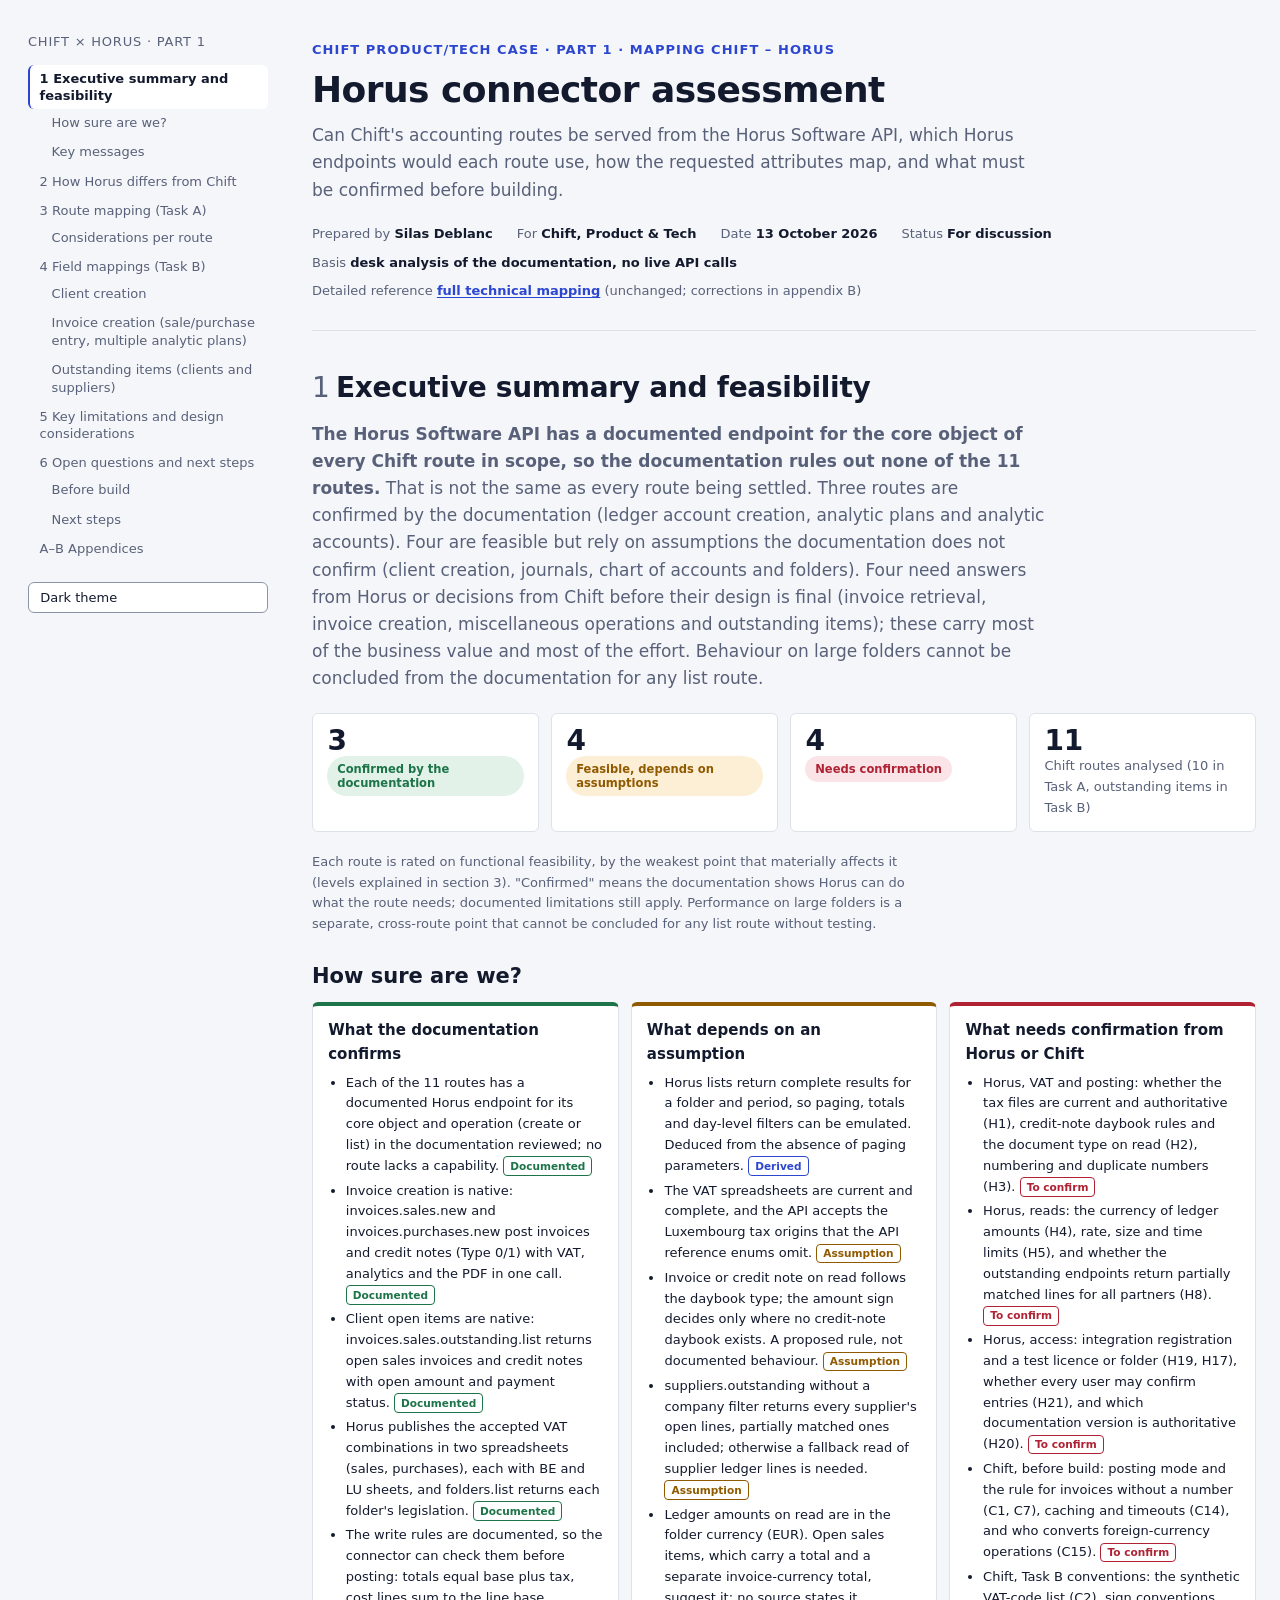
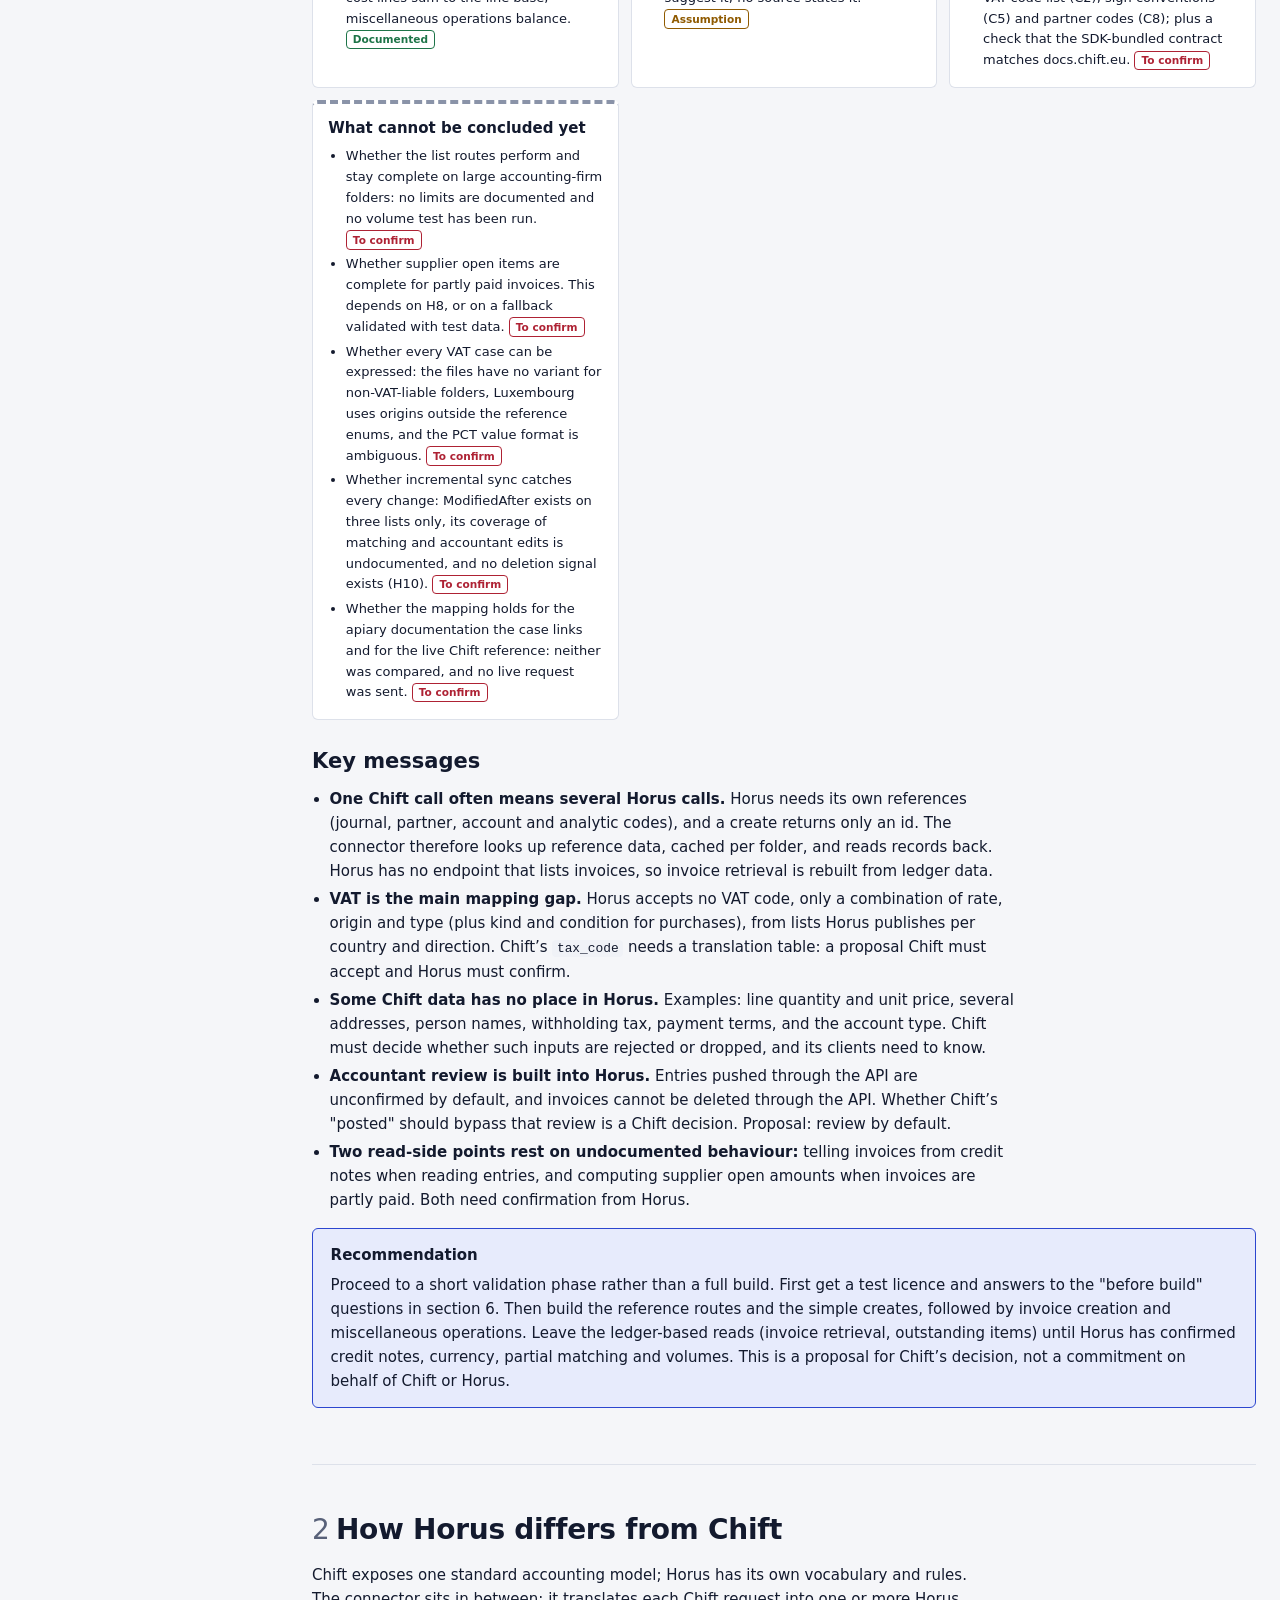
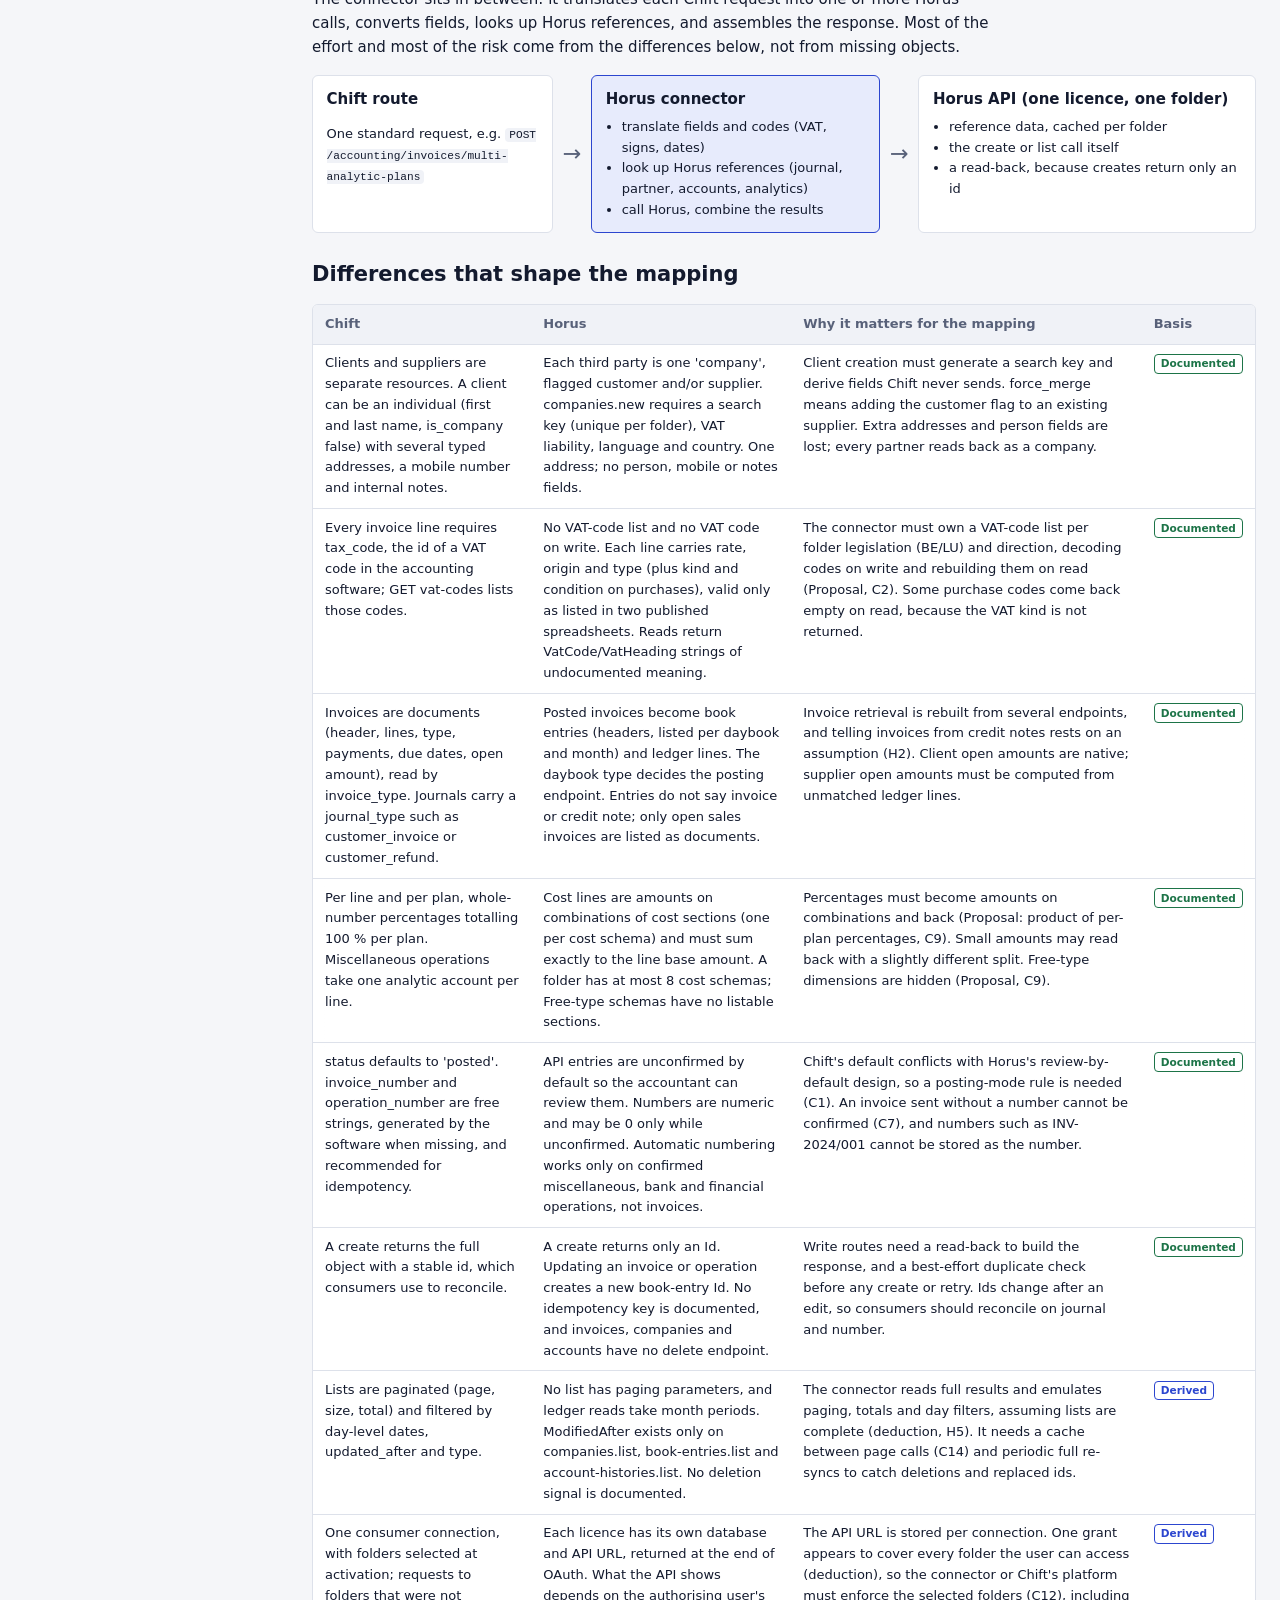
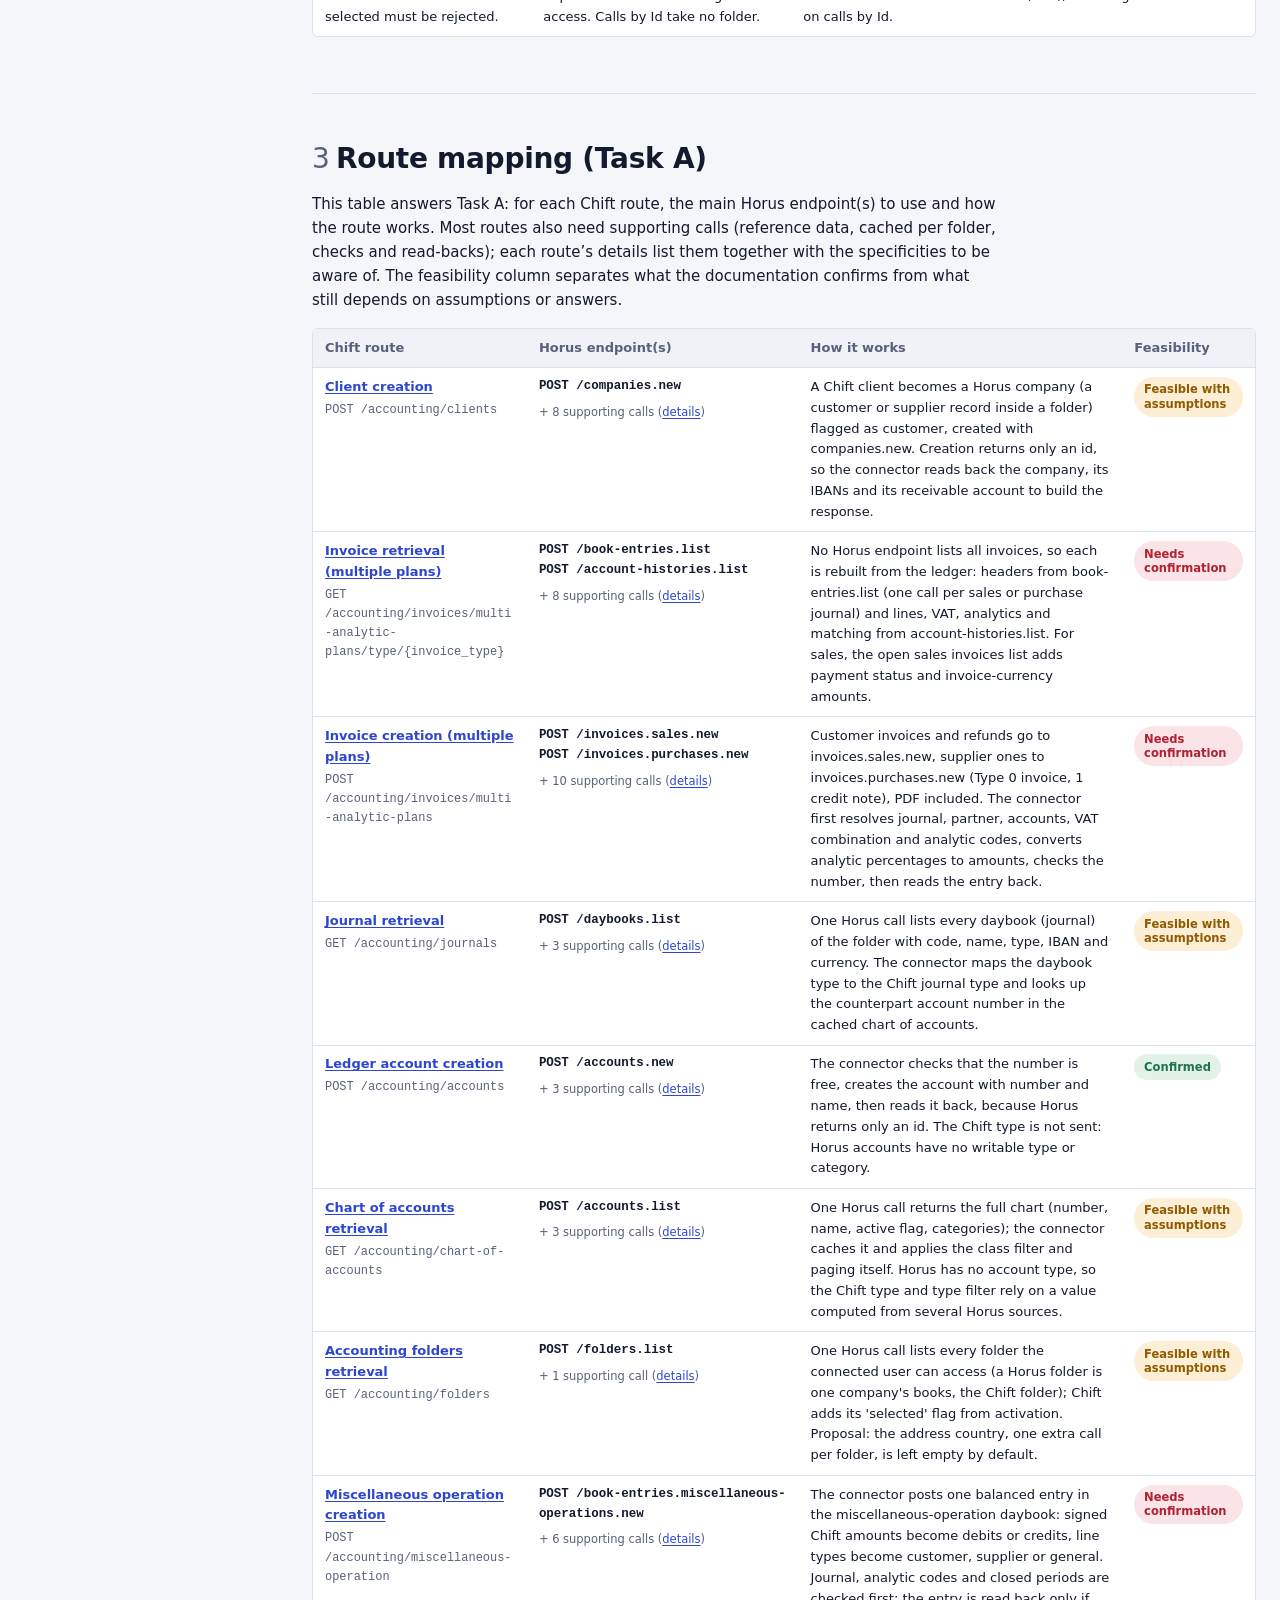
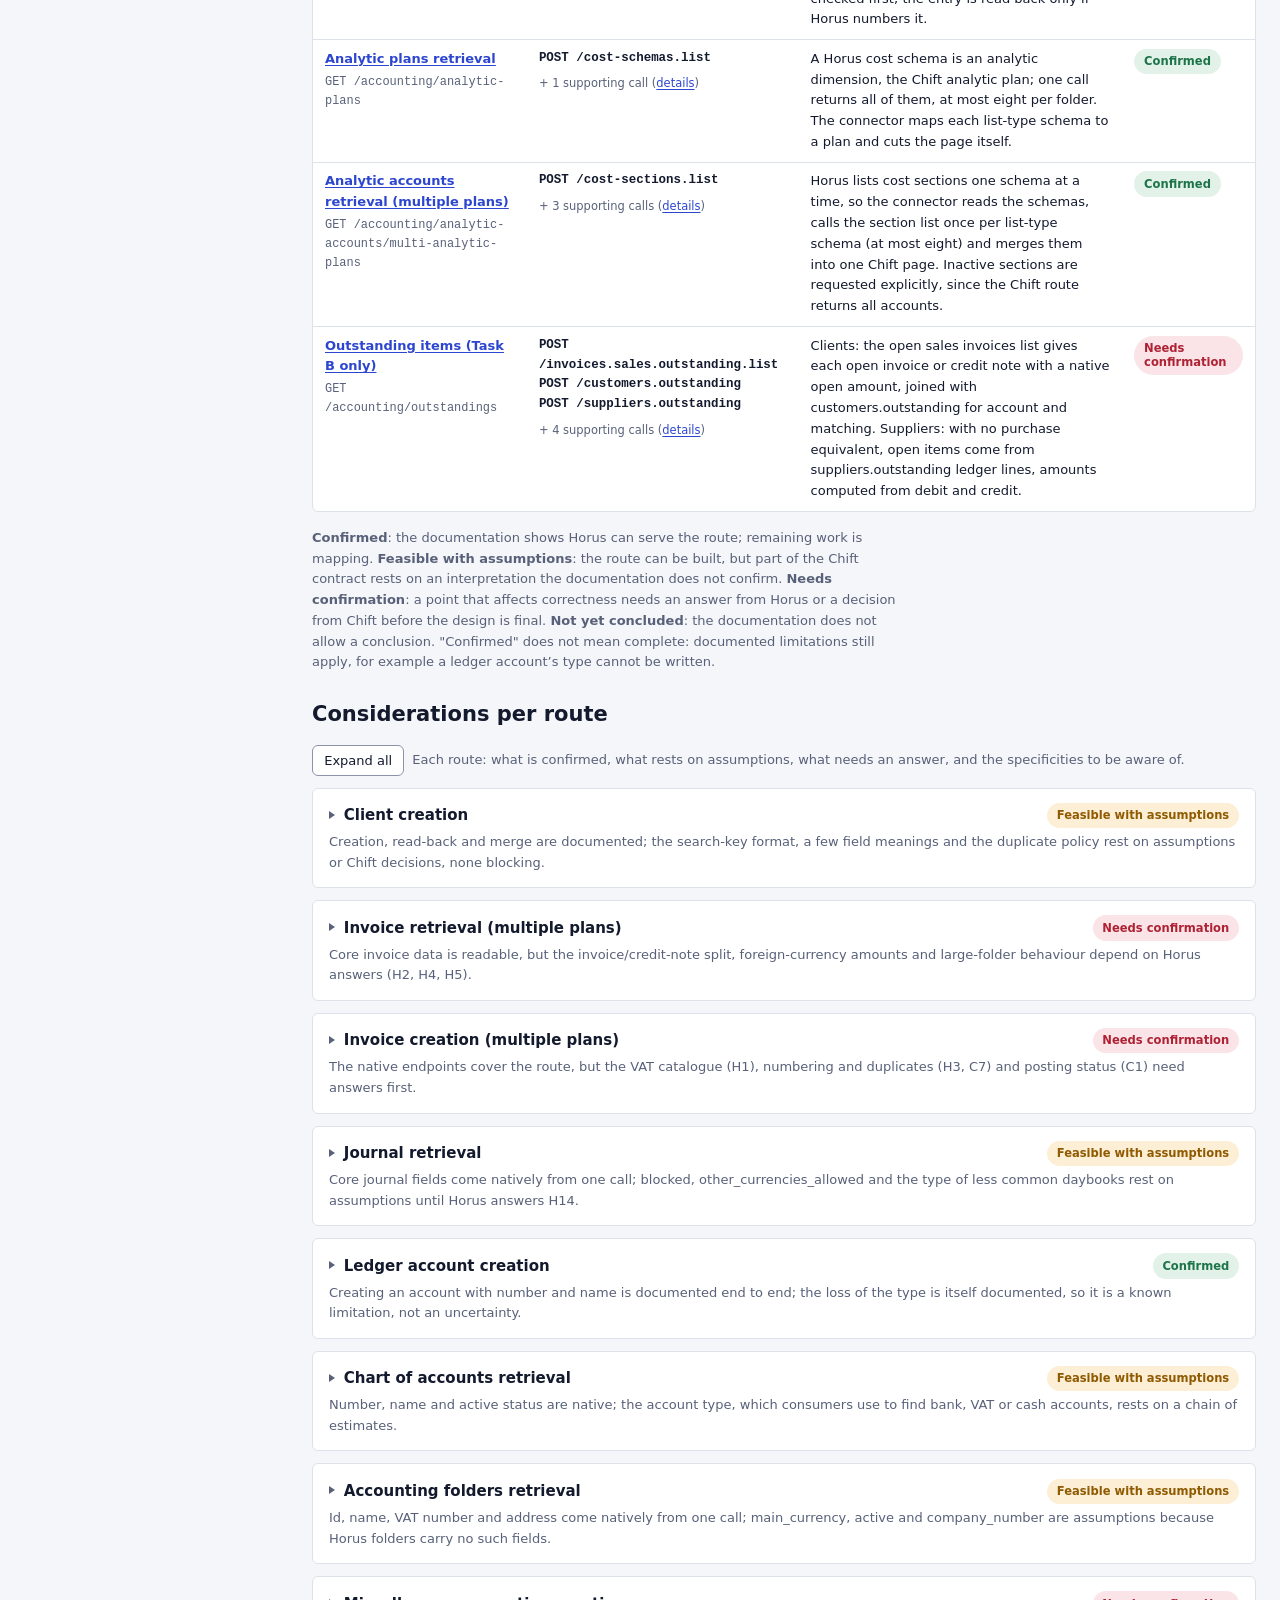
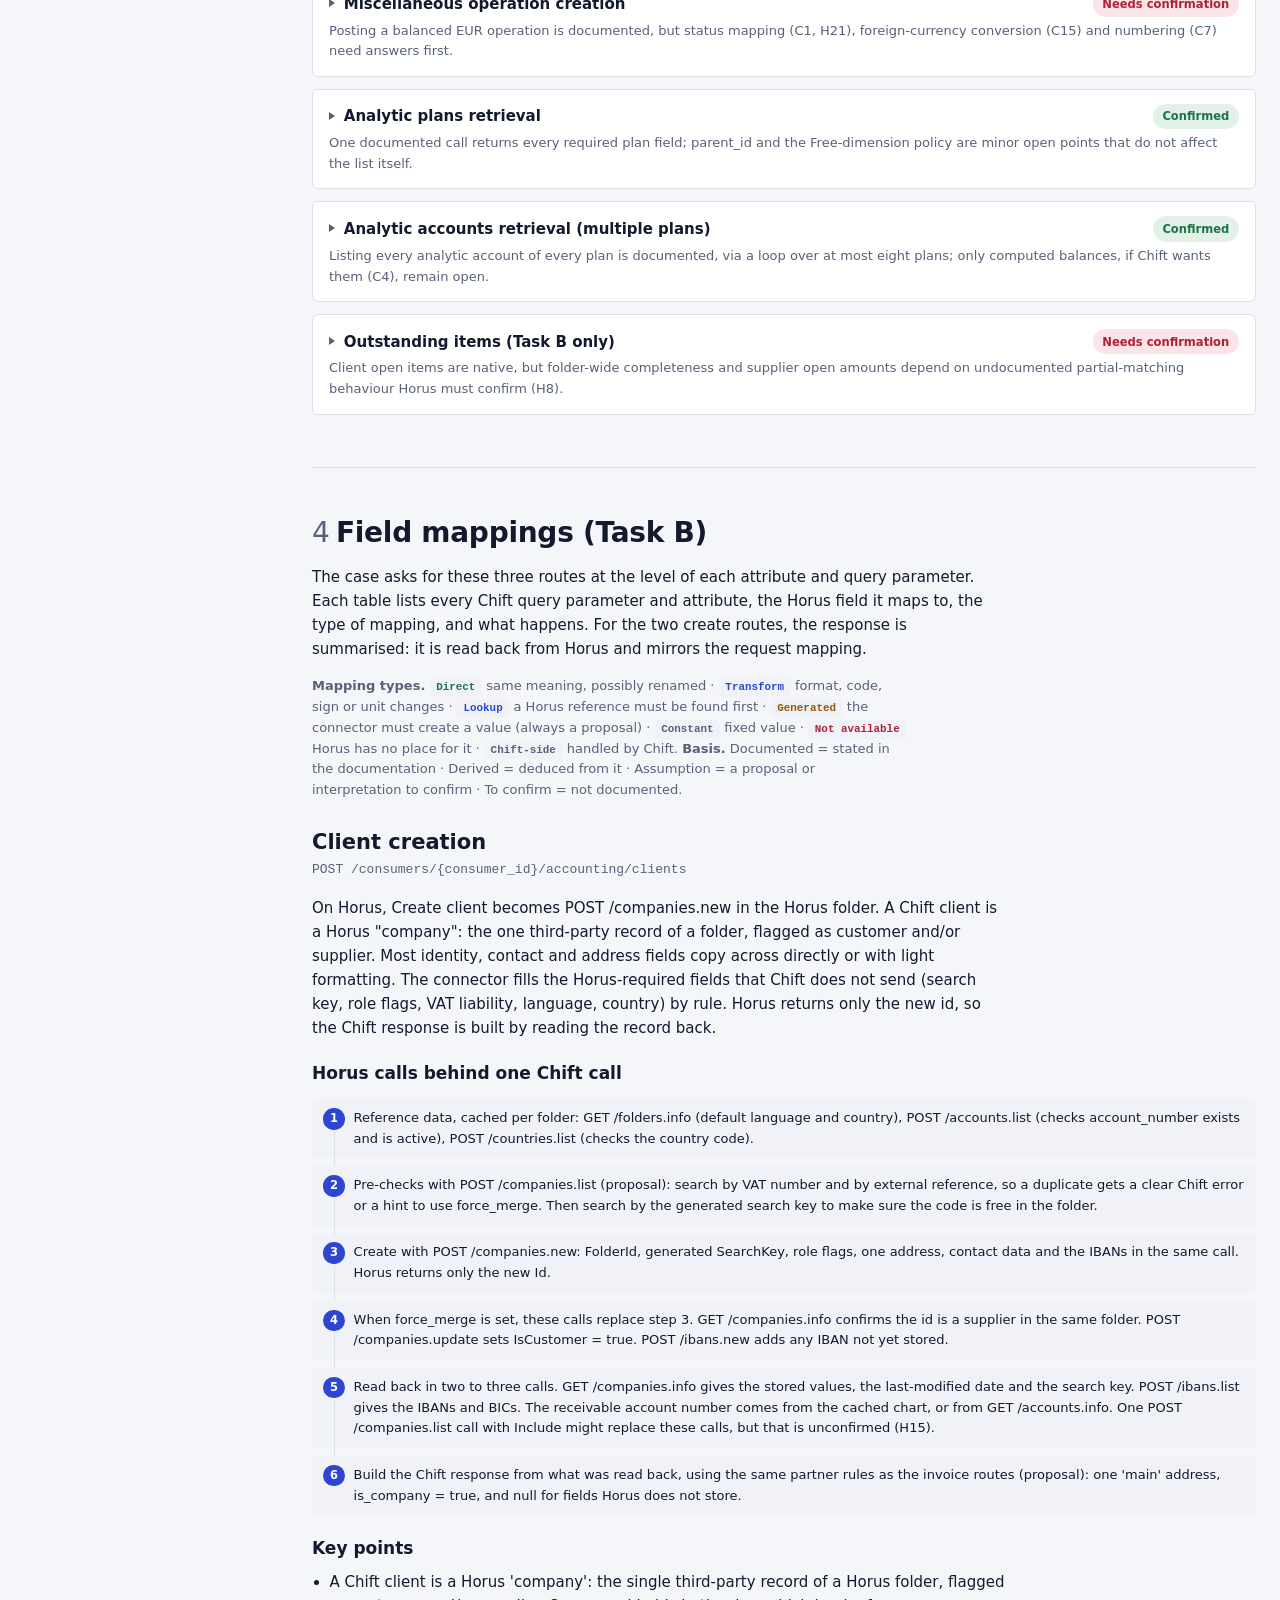
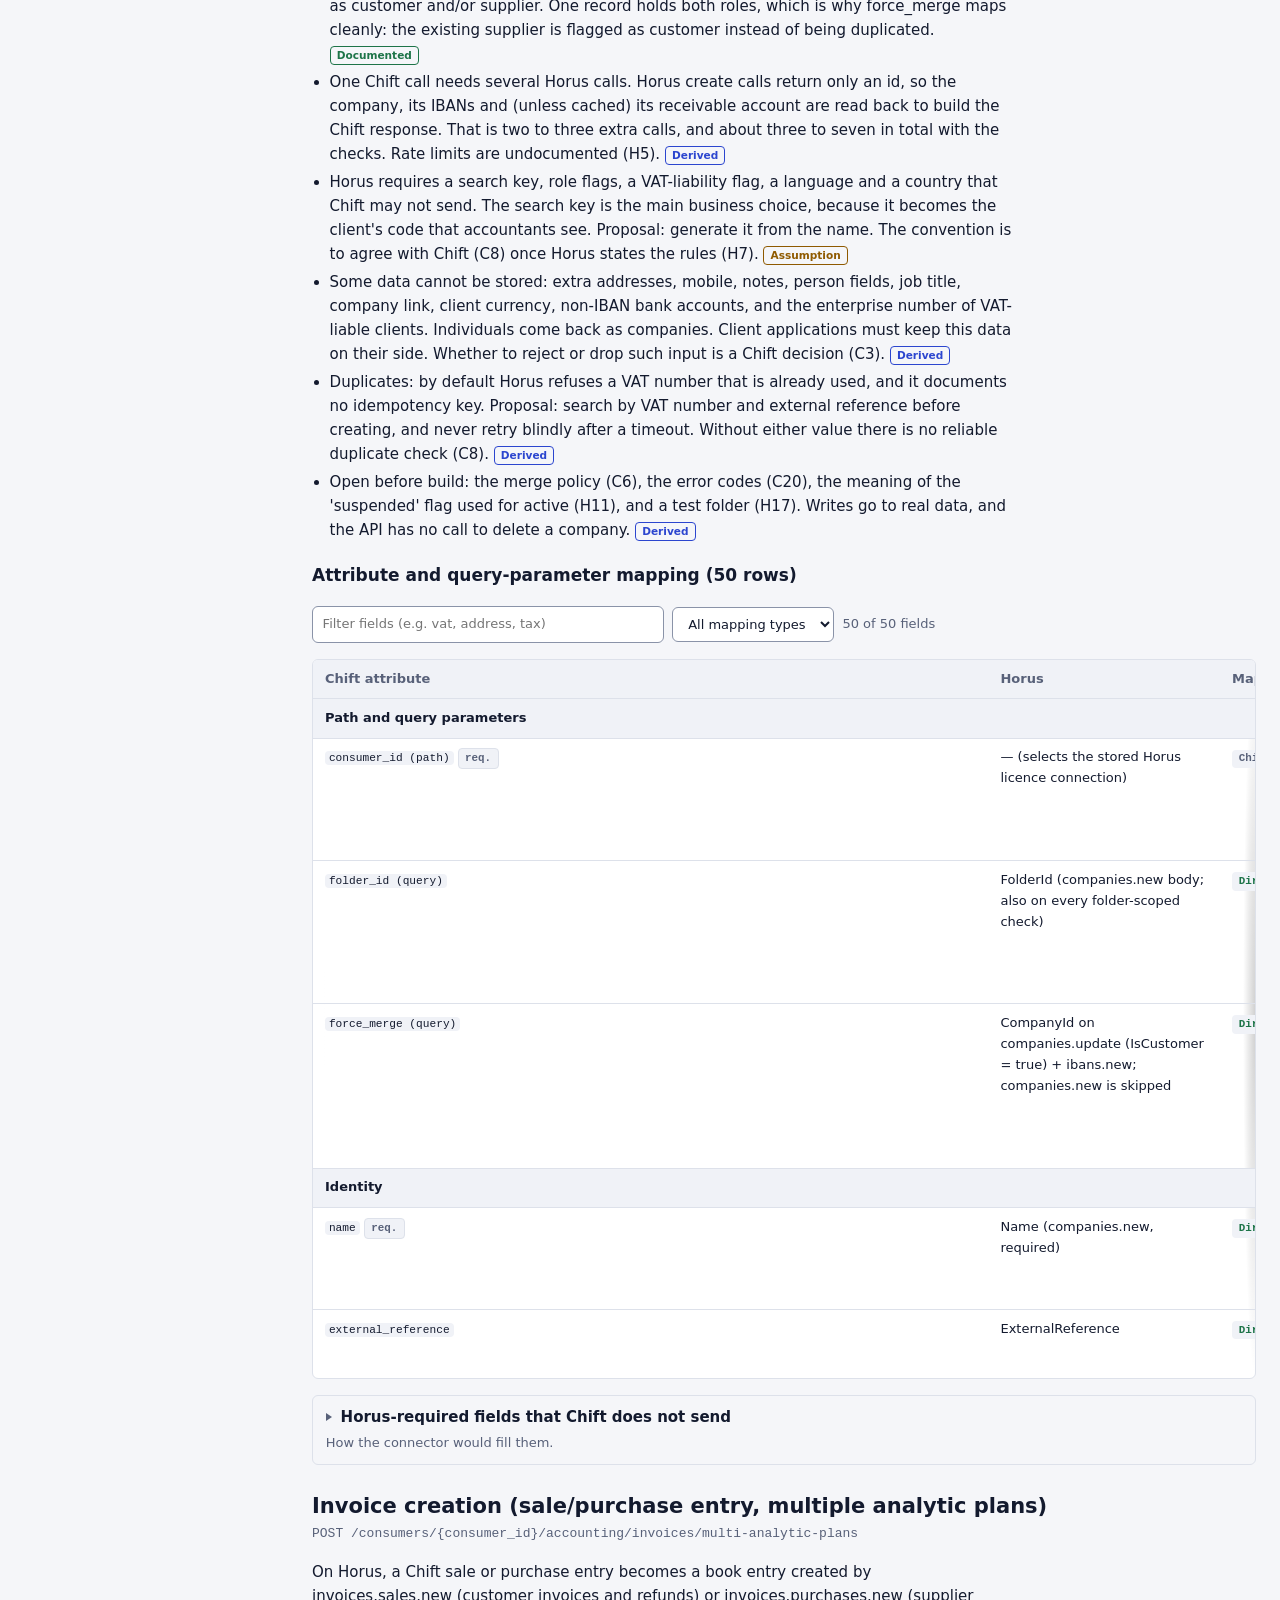
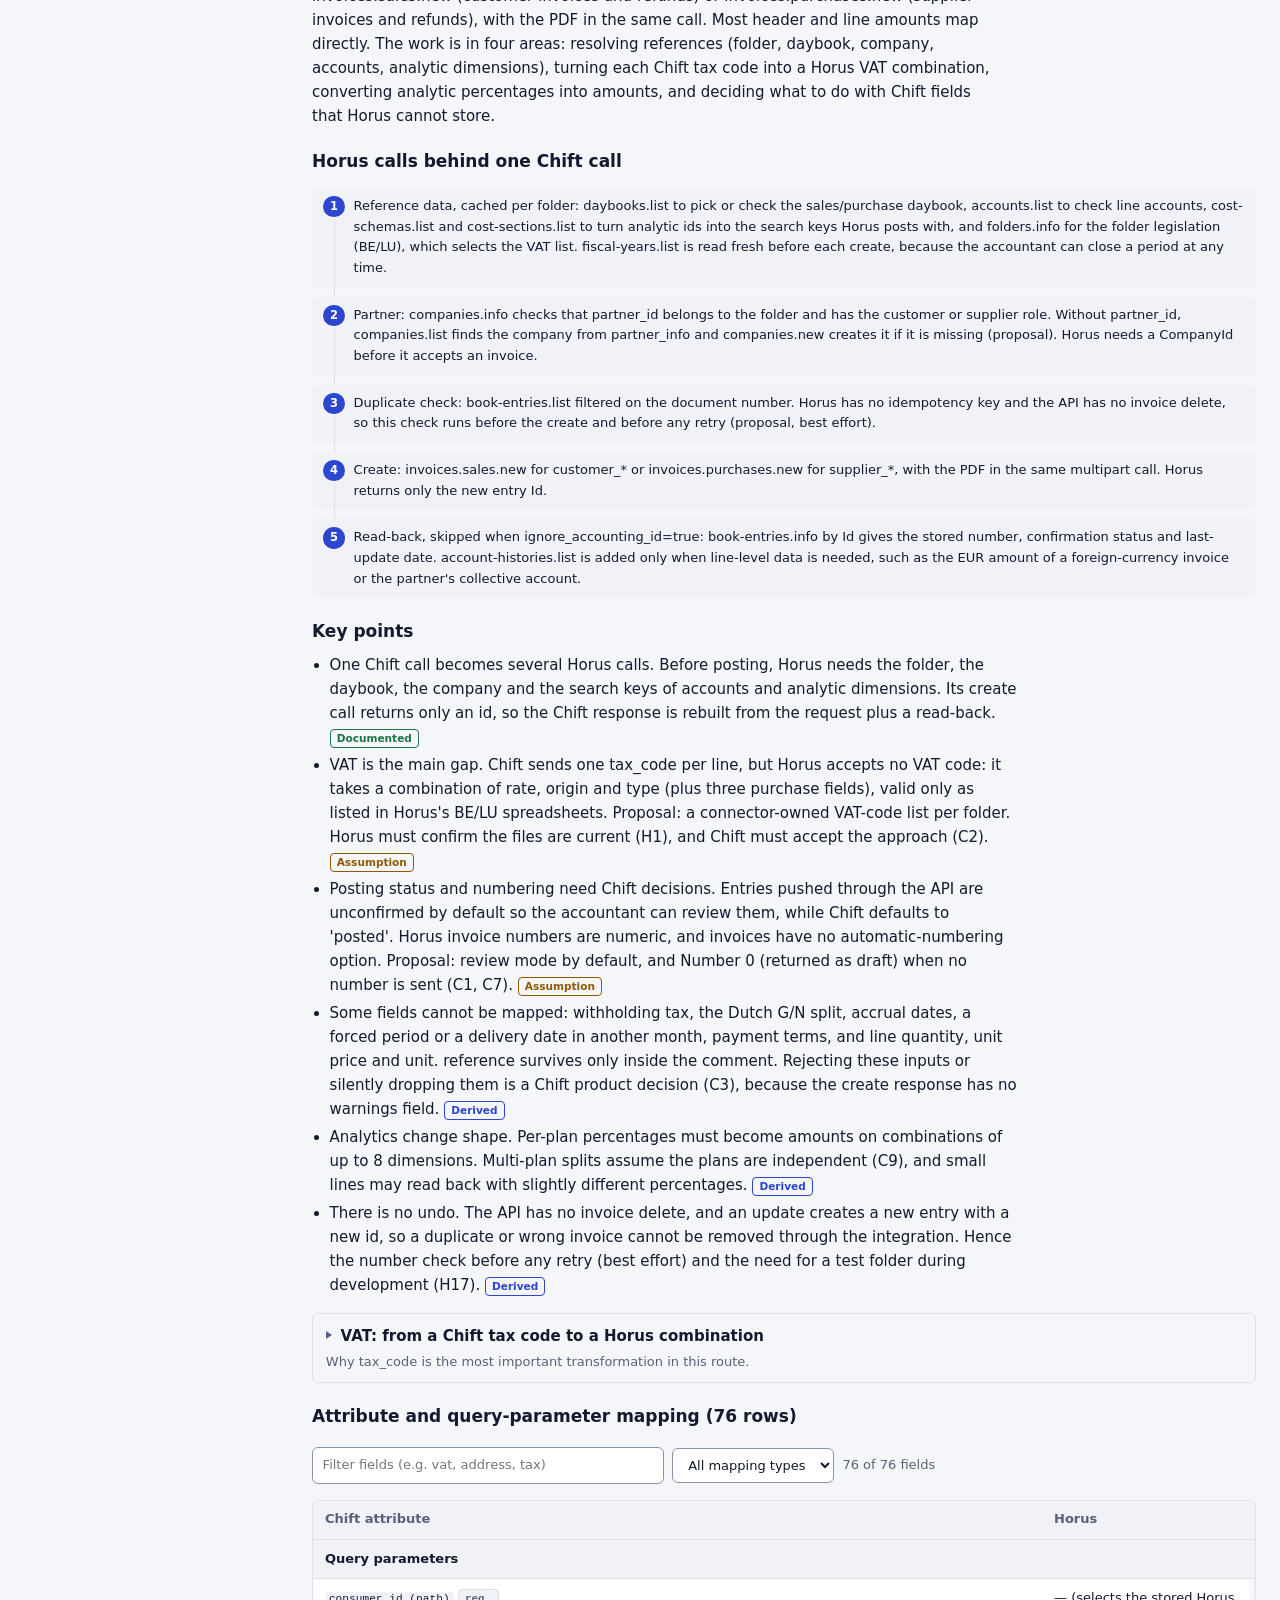
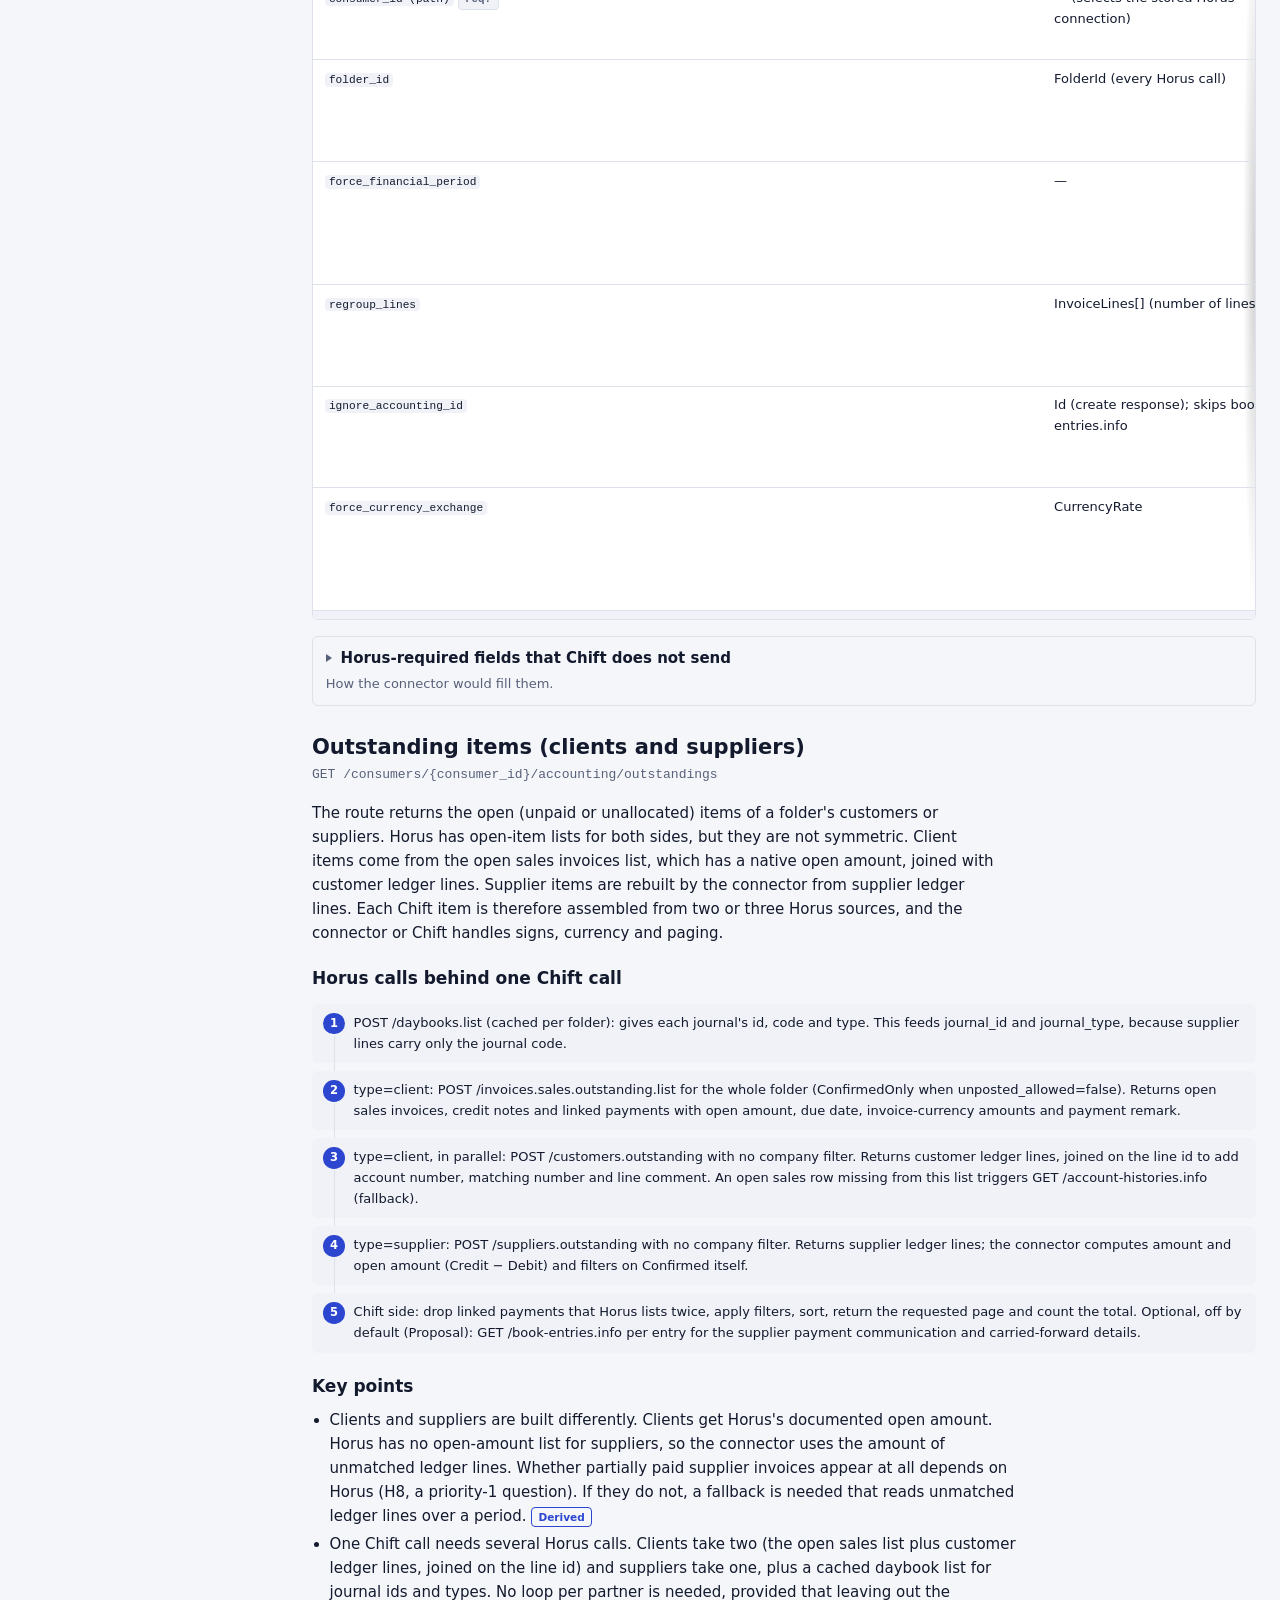
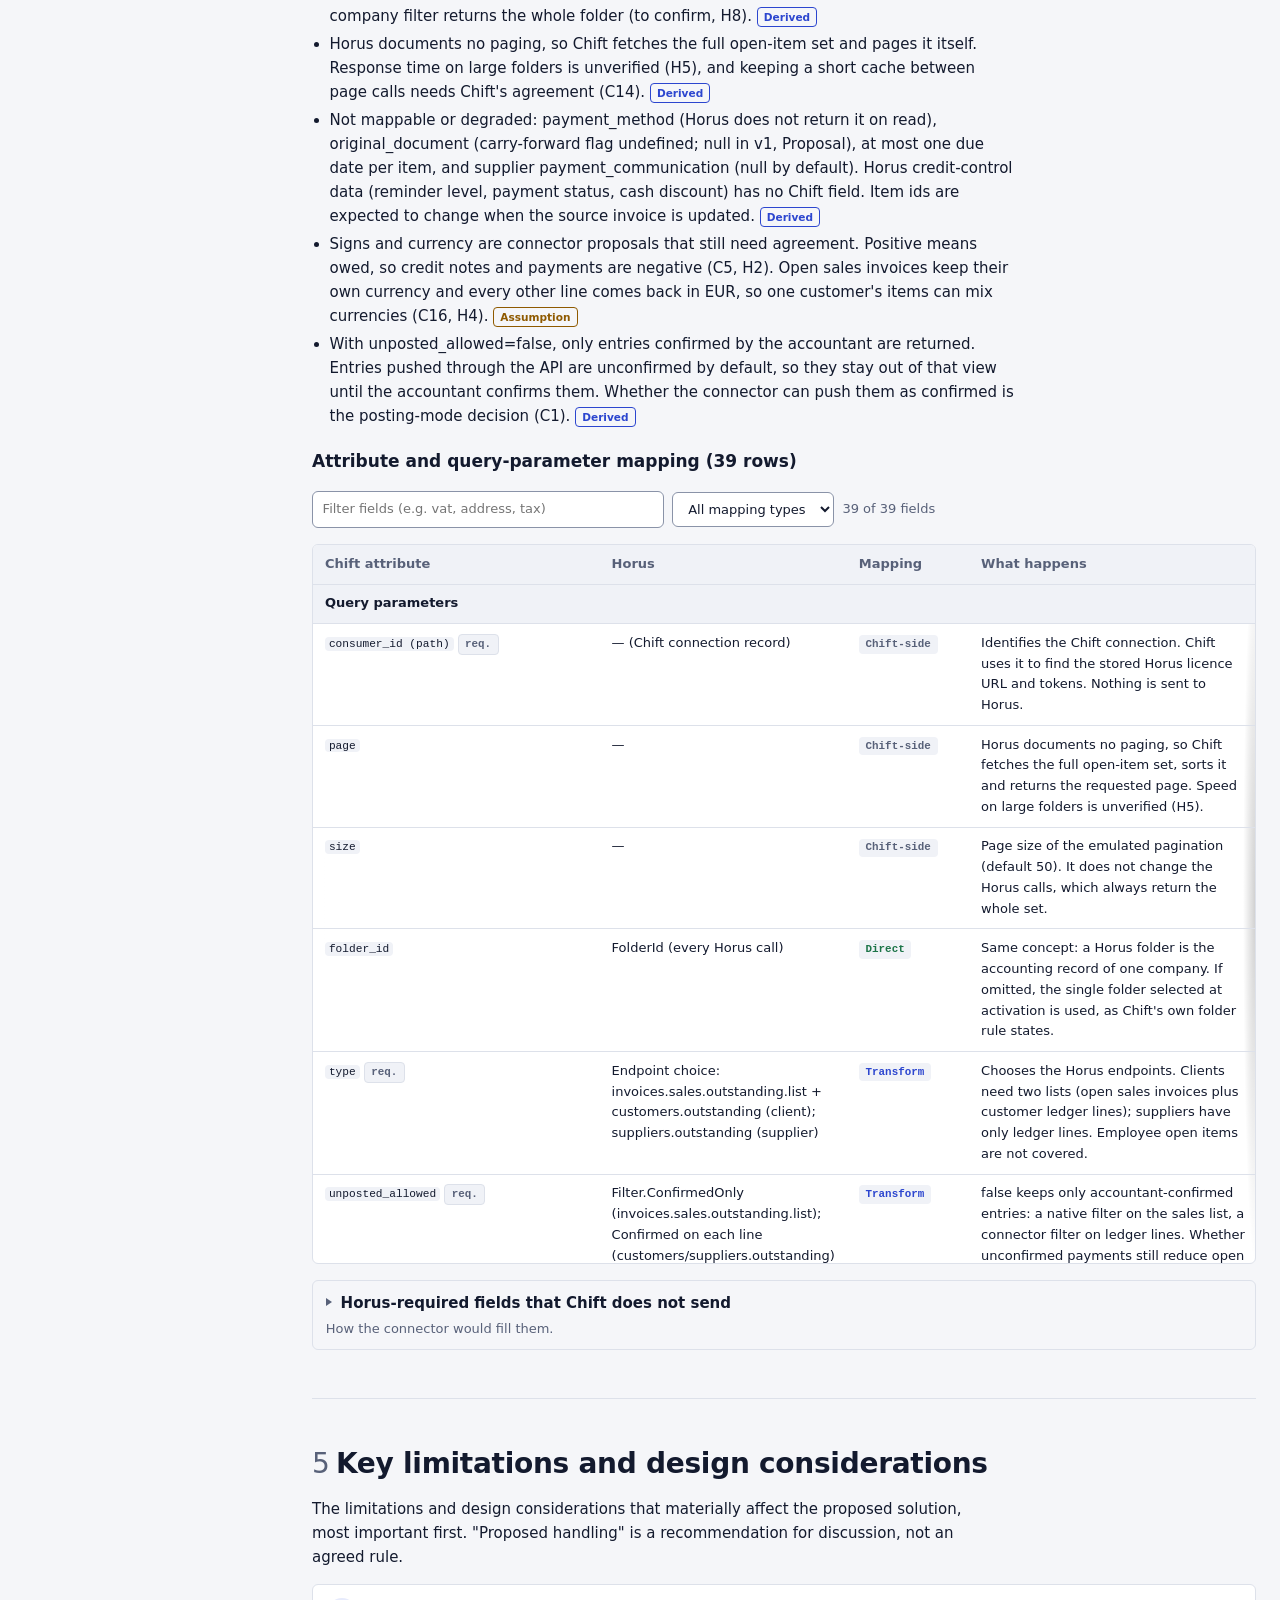
==== commit 1bc4fd7c: "Assessment: tightened summary evidence, route details, differences, limitations; corrections rewritt" ====
--- a/chift-horus-case/chift_horus_connector_assessment.html
+++ b/chift-horus-case/chift_horus_connector_assessment.html
@@ -298,7 +298,7 @@
   </div>
 </header>
     <section class="block" id="summary"><h2><span class="sec-num">1</span>Executive summary and feasibility</h2>
-<p class="lede"><b>The Horus Software API has a documented endpoint for the core object of every Chift route in scope, so the documentation rules out none of the 11 routes.</b> That is not the same as every route being settled. Three routes are confirmed by the documentation (ledger account creation, analytic plans and analytic accounts). Four are feasible but rely on assumptions the documentation does not confirm (client creation, journals, chart of accounts and folders). Four need answers from Horus or decisions from Chift before their design is final (invoice retrieval, invoice creation, miscellaneous operations and outstanding items); these carry most of the business value and most of the effort. Behaviour on large folders cannot be concluded from the documentation for any list route.</p><div class="overview"><div class="tile"><div class="n">3</div><div class="t"><span class="fz fz-ok">Confirmed by the documentation</span></div></div><div class="tile"><div class="n">4</div><div class="t"><span class="fz fz-ass">Feasible, depends on assumptions</span></div></div><div class="tile"><div class="n">4</div><div class="t"><span class="fz fz-conf">Needs confirmation</span></div></div><div class="tile"><div class="n">0</div><div class="t"><span class="fz fz-open">Not yet concluded</span></div></div><div class="tile"><div class="n">11</div><div class="t">Chift routes analysed (10 in Task A, outstanding items in Task B)</div></div></div><p class="small">Each route is rated by the weakest point that materially affects it. "Confirmed" means the documentation shows Horus can do what the route needs; the remaining work is mapping. The other levels are explained in section 3.</p><h3 id="sum-evidence">How sure are we?</h3><div class="quad"><div class="q q-ok"><h4>What the documentation confirms</h4><ul class="tight"><li>Every object in scope has a documented Horus endpoint for the operation the case needs: companies.new/info/list (clients); invoices.sales.new and invoices.purchases.new, optionally with the PDF (invoice creation); book-entries.list and account-histories.list (invoice retrieval); daybooks.list (journals); accounts.new and accounts.list (ledger accounts, chart of accounts); folders.list (folders); book-entries.miscellaneous-operations.new (miscellaneous operations); cost-schemas.list and cost-sections.list (analytics); customers.outstanding, suppliers.outstanding and invoices.sales.outstanding.list (outstanding items). <span class="lbl lbl-F" title="Documented">Documented</span></li><li>What is established is feasibility at capability level. No route lacks a Horus capability in the documentation reviewed, so the reference&#x27;s headline holds only with the qualifier &#x27;blocked by a missing capability in the documentation reviewed&#x27;. Applying the verdict definitions strictly gives 1 Supported route (folders) and 10 Supported with workaround. On current evidence, the open questions can degrade behaviour or narrow scope (Luxembourg VAT codes, direct posting, large folders) but do not remove a route. <span class="lbl lbl-D" title="Derived">Derived</span></li><li>The write-side rules are documented, so the connector can check them before posting. Invoice total = base + tax, and the lines add up to the header. Cost lines add up to the line base amount. Miscellaneous operations must balance. Type 0/1 marks invoice or credit note. Confirmed is false by default, Number may be 0 only while unconfirmed, and AutoGenerateNumber works only on confirmed operations. <span class="lbl lbl-F" title="Documented">Documented</span></li><li>The accepted VAT combinations are published in two spreadsheets linked from the invoice reference pages, downloaded 13 Oct 2026: sales 18 BE and 58 LU rows, purchases 109 BE and 146 LU rows. folders.list returns each folder&#x27;s legislation (BE/LU), so a per-folder catalogue can be built. <span class="lbl lbl-F" title="Documented">Documented</span></li><li>Client open items are native. invoices.sales.outstanding.list returns a folder&#x27;s open sales invoices and credit notes with OpenAmount, PaymentStatus and TransactionType, and can be filtered by company. <span class="lbl lbl-F" title="Documented">Documented</span></li><li>The connection mechanics are documented: an OAuth authorisation code flow with one license per grant, an api_url per license, one-hour access tokens and single-use refresh tokens. ModifiedAfter exists on companies.list, book-entries.list and account-histories.list, and updated invoices and operations get a new Id. <span class="lbl lbl-F" title="Documented">Documented</span></li></ul></div><div class="q q-ass"><h4>What depends on an assumption</h4><ul class="tight"><li>Emulated paging, totals and day-level filters are correct only if Horus lists return complete result sets for a folder and period. This is deduced from the absence of paging parameters and is unverified on large folders. <span class="lbl lbl-D" title="Derived">Derived</span></li><li>Invoice/credit-note classification on read is a proposed rule, not documented behaviour: the daybook type decides, and the partner-line sign is used only in folders without a credit-note daybook. <span class="lbl lbl-A" title="Assumption">Assumption</span></li><li>Ledger amounts on read are in the folder currency (EUR). Open sales items returning TotalAmount next to TotalCurrencyAmount suggest this, but no source states it. <span class="lbl lbl-A" title="Assumption">Assumption</span></li><li>Supplier outstanding items: suppliers.outstanding without CompanyIds returns every supplier, and partially matched lines are either returned or covered by a fallback read of the supplier accounts. <span class="lbl lbl-A" title="Assumption">Assumption</span></li><li>The spreadsheets are current and complete, and the API accepts the Luxembourg TaxOrigin codes that the reference enums omit. <span class="lbl lbl-A" title="Assumption">Assumption</span></li><li>Analytic combinations are derived as the product of independent per-plan percentages, with largest-remainder rounding. <span class="lbl lbl-A" title="Assumption">Assumption</span></li><li>Field meanings used in the mapping are assumed. active = NOT CustomerActivitySuspended. The invoice header Comment carries reference and customer_memo and comes back on read in the partner-line comment or a remark field (D3). <span class="lbl lbl-A" title="Assumption">Assumption</span></li></ul></div><div class="q q-conf"><h4>What needs confirmation from Horus or Chift</h4><ul class="tight"><li>Horus, VAT: the spreadsheets are current and complete, which origin list is authoritative, the combination for folders that are not VAT liable, and how an invalid combination is rejected (H1). <span class="lbl lbl-Q" title="To confirm">To confirm</span></li><li>Horus, posting: whether a credit note may sit in a sales or purchase daybook and whether the type can be read (H2); duplicate-number behaviour, commits after a timeout and numbering of confirmed invoices (H3); whether every licence and user may confirm entries (H21). <span class="lbl lbl-Q" title="To confirm">To confirm</span></li><li>Horus, reads: the currency of ledger amounts and the direction of CurrencyRate (H4); rate, size and time limits (H5); completeness and partial matching of the outstanding endpoints (H8). <span class="lbl lbl-Q" title="To confirm">To confirm</span></li><li>Horus, onboarding: which documentation is authoritative (the case links the former apiary documentation), integration registration, the authorising user, and a test license or folder (H17 and new questions). <span class="lbl lbl-Q" title="To confirm">To confirm</span></li><li>Chift, architecture: the posting mode and the rule for invoices without a number (C1, C7), caching between page calls and request timeouts (C14), and who converts foreign-currency operations (C15). <span class="lbl lbl-Q" title="To confirm">To confirm</span></li><li>Chift, Task B conventions: input and output signs (C5), acceptance of a synthetic VAT catalogue and the VAT-amount policy (C2), and partner-code generation and the meaning of partner_info (C8). Also needed: confirmation that the contract used (OpenAPI bundled in the chift 0.6.16 SDK) matches docs.chift.eu. <span class="lbl lbl-Q" title="To confirm">To confirm</span></li></ul></div><div class="q q-open"><h4>What cannot be concluded yet</h4><ul class="tight"><li>Whether the routes perform and stay correct on large accounting-firm folders. No limits are documented and no volume test has been run, so the reference&#x27;s claim that the connector &#x27;can absorb&#x27; the workarounds is not established. <span class="lbl lbl-Q" title="To confirm">To confirm</span></li><li>Whether supplier outstanding items are complete for partially paid invoices. This depends on H8, or on the fallback being validated on test data. <span class="lbl lbl-Q" title="To confirm">To confirm</span></li><li>Whether Chift&#x27;s &#x27;posted&#x27; can be delivered on every connection. Confirmation rights are undocumented (H21); if confirmation is restricted, entries come back as drafts. <span class="lbl lbl-Q" title="To confirm">To confirm</span></li><li>Whether every VAT case clients need can be expressed. The files have no variant for folders that are not VAT liable, Luxembourg uses origins outside the reference enums, and the format of the PCT value is ambiguous. <span class="lbl lbl-Q" title="To confirm">To confirm</span></li><li>Whether incremental synchronisation is complete. It is undocumented whether matching changes or accountant edits update ModifiedAfter, and whether an edit in Horus Office creates a new Id; no deletion signal is documented (H10). <span class="lbl lbl-Q" title="To confirm">To confirm</span></li><li>Whether the mapping holds for the API version the case links (apiary) and for the live Chift contract. The analysis used docs.horus-software.be and the SDK-bundled Chift spec, and sent no request to a Horus license or a Chift environment. <span class="lbl lbl-Q" title="To confirm">To confirm</span></li></ul></div></div><h3 id="sum-messages">Key messages</h3><ul class="tight"><li><b>One Chift call often means several Horus calls.</b> Horus needs its own references (journal, partner, account and analytic codes), and a create returns only an id. The connector therefore looks up reference data, cached per folder, and reads records back. Horus has no endpoint that lists invoices, so invoice retrieval is rebuilt from ledger data.</li><li><b>VAT is the main mapping gap.</b> Horus accepts no VAT code, only a combination of rate, origin and type (plus kind and condition for purchases), from lists Horus publishes per country and direction. Chift’s <code>tax_code</code> needs a translation table: a proposal Chift must accept and Horus must confirm.</li><li><b>Some Chift data has no place in Horus.</b> Examples: line quantity and unit price, several addresses, person names, withholding tax, payment terms, and the account type. Chift must decide whether such inputs are rejected or dropped, and its clients need to know.</li><li><b>Accountant review is built into Horus.</b> Entries pushed through the API are unconfirmed by default, and invoices cannot be deleted through the API. Whether Chift’s "posted" should bypass that review is a Chift decision. Proposal: review by default.</li><li><b>Two read-side points rest on undocumented behaviour:</b> telling invoices from credit notes when reading entries, and computing supplier open amounts when invoices are partly paid. Both need confirmation from Horus.</li></ul><div class="note key"><span class="note-title">Recommendation</span>Proceed to a short validation phase rather than a full build. First get a test licence and answers to the "before build" questions in section 6. Then build the reference routes and the simple creates, followed by invoice creation and miscellaneous operations. Leave the ledger-based reads (invoice retrieval, outstanding items) until Horus has confirmed credit notes, currency, partial matching and volumes. This is a proposal for Chift’s decision, not a commitment on behalf of Chift or Horus.</div>
+<p class="lede"><b>The Horus Software API has a documented endpoint for the core object of every Chift route in scope, so the documentation rules out none of the 11 routes.</b> That is not the same as every route being settled. Three routes are confirmed by the documentation (ledger account creation, analytic plans and analytic accounts). Four are feasible but rely on assumptions the documentation does not confirm (client creation, journals, chart of accounts and folders). Four need answers from Horus or decisions from Chift before their design is final (invoice retrieval, invoice creation, miscellaneous operations and outstanding items); these carry most of the business value and most of the effort. Behaviour on large folders cannot be concluded from the documentation for any list route.</p><div class="overview"><div class="tile"><div class="n">3</div><div class="t"><span class="fz fz-ok">Confirmed by the documentation</span></div></div><div class="tile"><div class="n">4</div><div class="t"><span class="fz fz-ass">Feasible, depends on assumptions</span></div></div><div class="tile"><div class="n">4</div><div class="t"><span class="fz fz-conf">Needs confirmation</span></div></div><div class="tile"><div class="n">11</div><div class="t">Chift routes analysed (10 in Task A, outstanding items in Task B)</div></div></div><p class="small">Each route is rated on functional feasibility, by the weakest point that materially affects it (levels explained in section 3). "Confirmed" means the documentation shows Horus can do what the route needs; documented limitations still apply. Performance on large folders is a separate, cross-route point that cannot be concluded for any list route without testing.</p><h3 id="sum-evidence">How sure are we?</h3><div class="quad"><div class="q q-ok"><h4>What the documentation confirms</h4><ul class="tight"><li>Each of the 11 routes has a documented Horus endpoint for its core object and operation (create or list) in the documentation reviewed; no route lacks a capability. <span class="lbl lbl-F" title="Documented">Documented</span></li><li>Invoice creation is native: invoices.sales.new and invoices.purchases.new post invoices and credit notes (Type 0/1) with VAT, analytics and the PDF in one call. <span class="lbl lbl-F" title="Documented">Documented</span></li><li>Client open items are native: invoices.sales.outstanding.list returns open sales invoices and credit notes with open amount and payment status. <span class="lbl lbl-F" title="Documented">Documented</span></li><li>Horus publishes the accepted VAT combinations in two spreadsheets (sales, purchases), each with BE and LU sheets, and folders.list returns each folder&#x27;s legislation. <span class="lbl lbl-F" title="Documented">Documented</span></li><li>The write rules are documented, so the connector can check them before posting: totals equal base plus tax, cost lines sum to the line base, miscellaneous operations balance. <span class="lbl lbl-F" title="Documented">Documented</span></li></ul></div><div class="q q-ass"><h4>What depends on an assumption</h4><ul class="tight"><li>Horus lists return complete results for a folder and period, so paging, totals and day-level filters can be emulated. Deduced from the absence of paging parameters. <span class="lbl lbl-D" title="Derived">Derived</span></li><li>The VAT spreadsheets are current and complete, and the API accepts the Luxembourg tax origins that the API reference enums omit. <span class="lbl lbl-A" title="Assumption">Assumption</span></li><li>Invoice or credit note on read follows the daybook type; the amount sign decides only where no credit-note daybook exists. A proposed rule, not documented behaviour. <span class="lbl lbl-A" title="Assumption">Assumption</span></li><li>suppliers.outstanding without a company filter returns every supplier&#x27;s open lines, partially matched ones included; otherwise a fallback read of supplier ledger lines is needed. <span class="lbl lbl-A" title="Assumption">Assumption</span></li><li>Ledger amounts on read are in the folder currency (EUR). Open sales items, which carry a total and a separate invoice-currency total, suggest it; no source states it. <span class="lbl lbl-A" title="Assumption">Assumption</span></li></ul></div><div class="q q-conf"><h4>What needs confirmation from Horus or Chift</h4><ul class="tight"><li>Horus, VAT and posting: whether the tax files are current and authoritative (H1), credit-note daybook rules and the document type on read (H2), numbering and duplicate numbers (H3). <span class="lbl lbl-Q" title="To confirm">To confirm</span></li><li>Horus, reads: the currency of ledger amounts (H4), rate, size and time limits (H5), and whether the outstanding endpoints return partially matched lines for all partners (H8). <span class="lbl lbl-Q" title="To confirm">To confirm</span></li><li>Horus, access: integration registration and a test licence or folder (H19, H17), whether every user may confirm entries (H21), and which documentation version is authoritative (H20). <span class="lbl lbl-Q" title="To confirm">To confirm</span></li><li>Chift, before build: posting mode and the rule for invoices without a number (C1, C7), caching and timeouts (C14), and who converts foreign-currency operations (C15). <span class="lbl lbl-Q" title="To confirm">To confirm</span></li><li>Chift, Task B conventions: the synthetic VAT-code list (C2), sign conventions (C5) and partner codes (C8); plus a check that the SDK-bundled contract matches docs.chift.eu. <span class="lbl lbl-Q" title="To confirm">To confirm</span></li></ul></div><div class="q q-open"><h4>What cannot be concluded yet</h4><ul class="tight"><li>Whether the list routes perform and stay complete on large accounting-firm folders: no limits are documented and no volume test has been run. <span class="lbl lbl-Q" title="To confirm">To confirm</span></li><li>Whether supplier open items are complete for partly paid invoices. This depends on H8, or on a fallback validated with test data. <span class="lbl lbl-Q" title="To confirm">To confirm</span></li><li>Whether every VAT case can be expressed: the files have no variant for non-VAT-liable folders, Luxembourg uses origins outside the reference enums, and the PCT value format is ambiguous. <span class="lbl lbl-Q" title="To confirm">To confirm</span></li><li>Whether incremental sync catches every change: ModifiedAfter exists on three lists only, its coverage of matching and accountant edits is undocumented, and no deletion signal exists (H10). <span class="lbl lbl-Q" title="To confirm">To confirm</span></li><li>Whether the mapping holds for the apiary documentation the case links and for the live Chift reference: neither was compared, and no live request was sent. <span class="lbl lbl-Q" title="To confirm">To confirm</span></li></ul></div></div><h3 id="sum-messages">Key messages</h3><ul class="tight"><li><b>One Chift call often means several Horus calls.</b> Horus needs its own references (journal, partner, account and analytic codes), and a create returns only an id. The connector therefore looks up reference data, cached per folder, and reads records back. Horus has no endpoint that lists invoices, so invoice retrieval is rebuilt from ledger data.</li><li><b>VAT is the main mapping gap.</b> Horus accepts no VAT code, only a combination of rate, origin and type (plus kind and condition for purchases), from lists Horus publishes per country and direction. Chift’s <code>tax_code</code> needs a translation table: a proposal Chift must accept and Horus must confirm.</li><li><b>Some Chift data has no place in Horus.</b> Examples: line quantity and unit price, several addresses, person names, withholding tax, payment terms, and the account type. Chift must decide whether such inputs are rejected or dropped, and its clients need to know.</li><li><b>Accountant review is built into Horus.</b> Entries pushed through the API are unconfirmed by default, and invoices cannot be deleted through the API. Whether Chift’s "posted" should bypass that review is a Chift decision. Proposal: review by default.</li><li><b>Two read-side points rest on undocumented behaviour:</b> telling invoices from credit notes when reading entries, and computing supplier open amounts when invoices are partly paid. Both need confirmation from Horus.</li></ul><div class="note key"><span class="note-title">Recommendation</span>Proceed to a short validation phase rather than a full build. First get a test licence and answers to the "before build" questions in section 6. Then build the reference routes and the simple creates, followed by invoice creation and miscellaneous operations. Leave the ledger-based reads (invoice retrieval, outstanding items) until Horus has confirmed credit notes, currency, partial matching and volumes. This is a proposal for Chift’s decision, not a commitment on behalf of Chift or Horus.</div>
 </section>
 <section class="block" id="differences"><h2><span class="sec-num">2</span>How Horus differs from Chift</h2>
 <p>Chift exposes one standard accounting model; Horus has its own vocabulary and rules. The connector sits in between: it translates each Chift request into one or more Horus calls, converts fields, looks up Horus references, and assembles the response. Most of the effort and most of the risk come from the differences below, not from missing objects.</p><div class="diagram-flow" role="img" aria-label="One Chift request is translated by the connector into several Horus calls">
@@ -307,10 +307,10 @@
   <div class="box mid"><h4>Horus connector</h4><ul><li>translate fields and codes (VAT, signs, dates)</li><li>look up Horus references (journal, partner, accounts, analytics)</li><li>call Horus, combine the results</li></ul></div>
   <div class="arrow" aria-hidden="true">→</div>
   <div class="box"><h4>Horus API (one licence, one folder)</h4><ul><li>reference data, cached per folder</li><li>the create or list call itself</li><li>a read-back, because creates return only an id</li></ul></div>
-</div><h3 id="diff-table">Differences that shape the mapping</h3><div class="table-wrap"><table><thead><tr><th>Chift</th><th>Horus</th><th>Why it matters for the mapping</th><th>Basis</th></tr></thead><tbody><tr><td>Client and supplier are separate resources. A client can be an individual (first_name, last_name, is_company = false) and carries several typed addresses (main, delivery, invoice), plus mobile, internal notes and currency fields.</td><td>Each third party is one &#x27;company&#x27; record, flagged IsCustomer and/or IsSupplier. companies.new requires SearchKey (unique within the folder), Name, IsVatLiable, LanguageCode and CountryCode. It holds one address (Address, Address2, ZipCode, Locality) and has no person, mobile or notes fields.</td><td>Client creation has to generate a search key that Chift never sends and derive VAT liability, language and country. force_merge becomes &#x27;add the customer flag to the existing supplier&#x27;. Extra addresses, person fields and is_company are lost, and every partner reads back as a company.</td><td><span class="lbl lbl-F" title="Documented">Documented</span></td></tr><tr><td>A journal has a journal_type (customer_invoice, customer_refund, supplier_invoice, supplier_refund, financial_operation, miscellaneous_operation, unknown). On an entry, invoice_type gives the document kind.</td><td>A daybook has a numeric Type, and that Type decides the posting endpoint: 200/250 sales and sales credit notes, 100/150 purchases and purchase credit notes, 600 miscellaneous operations. No posting endpoint is documented for cash, temporary, system, budget or external daybooks. Invoice vs credit note is a separate Type 0/1 on the invoice.</td><td>Invoice and operation creation must pick the daybook from invoice_type (proposal: the credit-note daybook, with a fallback). Invoice retrieval must read both sibling daybook types. journal_type describes the daybook, not every entry in it.</td><td><span class="lbl lbl-F" title="Documented">Documented</span></td></tr><tr><td>tax_code is required on every invoice line. It is the id of a VAT code in the accounting software, and GET vat-codes lists those codes.</td><td>Horus has no VAT-code list endpoint and accepts no VAT code on write. Each line carries TaxRate, TaxOrigin and TaxType (purchases add TaxKind, TaxCondition and TaxConditionValue), and only the combinations in two published spreadsheets, one per direction, each with a BE and an LU sheet, are valid. On read, lines return VatCode/VatHeading strings whose meaning is undocumented, and no TaxKind.</td><td>The connector has to own a VAT-code catalogue per folder legislation and direction, with synthetic ids decoded on write and encoded on read. Some purchase lines cannot be matched to a single code on read, so their tax_code comes back null.</td><td><span class="lbl lbl-F" title="Documented">Documented</span></td></tr><tr><td>Invoices and outstanding items are documents: a header, lines, type, payments, due dates and open amount.</td><td>Posted invoices become book entries (headers, listed per daybook and month period) and account-history lines (lines, VAT, analytics, matching). The only document-level list is invoices.sales.outstanding.list: open sales invoices and credit notes, with OpenAmount. Purchases have no equivalent, and book entries do not say whether they are an invoice or a credit note.</td><td>Invoice retrieval has to be rebuilt from several endpoints, and telling invoices from credit notes on read rests on an assumption. Client open amounts are native, but supplier open amounts must be computed by the connector from unmatched ledger lines.</td><td><span class="lbl lbl-F" title="Documented">Documented</span></td></tr><tr><td>For each line and each plan, whole-number percentages that add up to 100 % per plan. Miscellaneous operations take one analytic account per line.</td><td>Cost lines are amounts allocated to combinations of cost sections (one value per cost schema) and must add up exactly to the line base amount. A folder has at most 8 cost schemas. Free-type schemas (900) have no listable sections.</td><td>A converter has to turn independent per-plan percentages into amounts on combinations and back (proposal: product of percentages, largest-remainder rounding). Small amounts can read back with a different split. Free-type dimensions are hidden in v1 (proposal, C9).</td><td><span class="lbl lbl-F" title="Documented">Documented</span></td></tr><tr><td>status defaults to &#x27;posted&#x27;. invoice_number and operation_number are free strings; when missing, they are generated &#x27;according to the system&#x27;s numbering rules&#x27;, and they are recommended for idempotency.</td><td>Entries pushed through the API are unconfirmed by default (Confirmed = false) so the accountant can review them. Number is numeric, required, and may be 0 only while the entry is unconfirmed. Automatic numbering (AutoGenerateNumber, confirmed entries only) exists for miscellaneous, bank and financial operations, not for invoices.</td><td>Chift&#x27;s default &#x27;posted&#x27; collides with Horus&#x27;s review-by-default design, so the connector needs a posting-mode rule. It cannot confirm an invoice sent without a number. Non-numeric numbers must be rejected or moved to reference.</td><td><span class="lbl lbl-F" title="Documented">Documented</span></td></tr><tr><td>A create call returns the full object with a stable id, and consumers reconcile by that id.</td><td>Creation returns only {Id}. Every invoice or operation update creates a new book-entry Id (full replacement; the original attachment is deleted). No idempotency key is documented, and there is no delete endpoint for invoices, companies or accounts.</td><td>Write routes need a read-back to build the Chift response, and a best-effort duplicate check before every create and before any retry. An invoice id changes after an edit, so consumers must reconcile on journal and number.</td><td><span class="lbl lbl-F" title="Documented">Documented</span></td></tr><tr><td>Lists are paginated (page, size, total) and filtered by day-level date_from/date_to, updated_after and type.</td><td>No list request has paging parameters. Ledger reads take month periods (StartMonth, StartYear, EndMonth, EndYear). ModifiedAfter exists only on companies.list, book-entries.list and account-histories.list. No deletion signal is documented.</td><td>The connector fetches full results and emulates paging, totals and day-level filters. That lists return complete results is a deduction, unverified on large folders (H5). The design needs a cache between page calls (C14) and a periodic full re-sync to catch deletions and replaced ids.</td><td><span class="lbl lbl-F" title="Documented">Documented</span></td></tr><tr><td>A consumer connection with folders selected at activation. folder_id is required when several folders are enabled, and requests to unselected folders must be rejected.</td><td>Each license (accounting firm or SMB) has its own database and API URL, returned at the end of OAuth, and the user picks one license. What the API shows depends on that user&#x27;s access in Horus. Almost every call needs a FolderId, but calls by Id take none.</td><td>The api_url must be stored per connection. One grant covers every folder the user can access (deduction), so either the connector or Chift&#x27;s platform (C12) must enforce the selected folders and check the folder on Id-only calls.</td><td><span class="lbl lbl-F" title="Documented">Documented</span></td></tr></tbody></table></div>
+</div><h3 id="diff-table">Differences that shape the mapping</h3><div class="table-wrap"><table><thead><tr><th>Chift</th><th>Horus</th><th>Why it matters for the mapping</th><th>Basis</th></tr></thead><tbody><tr><td>Clients and suppliers are separate resources. A client can be an individual (first and last name, is_company false) with several typed addresses, a mobile number and internal notes.</td><td>Each third party is one &#x27;company&#x27;, flagged customer and/or supplier. companies.new requires a search key (unique per folder), VAT liability, language and country. One address; no person, mobile or notes fields.</td><td>Client creation must generate a search key and derive fields Chift never sends. force_merge means adding the customer flag to an existing supplier. Extra addresses and person fields are lost; every partner reads back as a company.</td><td><span class="lbl lbl-F" title="Documented">Documented</span></td></tr><tr><td>Every invoice line requires tax_code, the id of a VAT code in the accounting software; GET vat-codes lists those codes.</td><td>No VAT-code list and no VAT code on write. Each line carries rate, origin and type (plus kind and condition on purchases), valid only as listed in two published spreadsheets. Reads return VatCode/VatHeading strings of undocumented meaning.</td><td>The connector must own a VAT-code list per folder legislation (BE/LU) and direction, decoding codes on write and rebuilding them on read (Proposal, C2). Some purchase codes come back empty on read, because the VAT kind is not returned.</td><td><span class="lbl lbl-F" title="Documented">Documented</span></td></tr><tr><td>Invoices are documents (header, lines, type, payments, due dates, open amount), read by invoice_type. Journals carry a journal_type such as customer_invoice or customer_refund.</td><td>Posted invoices become book entries (headers, listed per daybook and month) and ledger lines. The daybook type decides the posting endpoint. Entries do not say invoice or credit note; only open sales invoices are listed as documents.</td><td>Invoice retrieval is rebuilt from several endpoints, and telling invoices from credit notes rests on an assumption (H2). Client open amounts are native; supplier open amounts must be computed from unmatched ledger lines.</td><td><span class="lbl lbl-F" title="Documented">Documented</span></td></tr><tr><td>Per line and per plan, whole-number percentages totalling 100 % per plan. Miscellaneous operations take one analytic account per line.</td><td>Cost lines are amounts on combinations of cost sections (one per cost schema) and must sum exactly to the line base amount. A folder has at most 8 cost schemas; Free-type schemas have no listable sections.</td><td>Percentages must become amounts on combinations and back (Proposal: product of per-plan percentages, C9). Small amounts may read back with a slightly different split. Free-type dimensions are hidden (Proposal, C9).</td><td><span class="lbl lbl-F" title="Documented">Documented</span></td></tr><tr><td>status defaults to &#x27;posted&#x27;. invoice_number and operation_number are free strings, generated by the software when missing, and recommended for idempotency.</td><td>API entries are unconfirmed by default so the accountant can review them. Numbers are numeric and may be 0 only while unconfirmed. Automatic numbering works only on confirmed miscellaneous, bank and financial operations, not invoices.</td><td>Chift&#x27;s default conflicts with Horus&#x27;s review-by-default design, so a posting-mode rule is needed (C1). An invoice sent without a number cannot be confirmed (C7), and numbers such as INV-2024/001 cannot be stored as the number.</td><td><span class="lbl lbl-F" title="Documented">Documented</span></td></tr><tr><td>A create returns the full object with a stable id, which consumers use to reconcile.</td><td>A create returns only an Id. Updating an invoice or operation creates a new book-entry Id. No idempotency key is documented, and invoices, companies and accounts have no delete endpoint.</td><td>Write routes need a read-back to build the response, and a best-effort duplicate check before any create or retry. Ids change after an edit, so consumers should reconcile on journal and number.</td><td><span class="lbl lbl-F" title="Documented">Documented</span></td></tr><tr><td>Lists are paginated (page, size, total) and filtered by day-level dates, updated_after and type.</td><td>No list has paging parameters, and ledger reads take month periods. ModifiedAfter exists only on companies.list, book-entries.list and account-histories.list. No deletion signal is documented.</td><td>The connector reads full results and emulates paging, totals and day filters, assuming lists are complete (deduction, H5). It needs a cache between page calls (C14) and periodic full re-syncs to catch deletions and replaced ids.</td><td><span class="lbl lbl-D" title="Derived">Derived</span></td></tr><tr><td>One consumer connection, with folders selected at activation; requests to folders that were not selected must be rejected.</td><td>Each licence has its own database and API URL, returned at the end of OAuth. What the API shows depends on the authorising user&#x27;s access. Calls by Id take no folder.</td><td>The API URL is stored per connection. One grant appears to cover every folder the user can access (deduction), so the connector or Chift&#x27;s platform must enforce the selected folders (C12), including on calls by Id.</td><td><span class="lbl lbl-D" title="Derived">Derived</span></td></tr></tbody></table></div>
 </section>
 <section class="block" id="routes"><h2><span class="sec-num">3</span>Route mapping (Task A)</h2>
-<p>This table answers Task A: for each Chift route, the main Horus endpoint(s) to use and how the route works. Most routes also need supporting calls (reference data, cached per folder, checks and read-backs); each route’s details list them together with the specificities to be aware of. The feasibility column separates what the documentation confirms from what still depends on assumptions or answers.</p><div class="table-wrap"><table class="overview-table"><thead><tr><th>Chift route</th><th>Horus endpoint(s)</th><th>How it works</th><th>Feasibility</th></tr></thead><tbody><tr><td><a href="#rt-0"><b>Client creation</b></a><span class="sub mono">POST /accounting/clients</span></td><td class="eps"><b>POST /companies.new</b><span class="sub">+ 8 supporting calls (<a href="#rt-0">details</a>)</span></td><td>A Chift client becomes a Horus company (the third-party record of a folder) flagged as customer and created with companies.new. Creation returns only an id, so the connector then reads the company, its IBANs and its receivable account back to build the Chift response.</td><td><span class="fz fz-ass">Feasible with assumptions</span></td></tr><tr><td><a href="#rt-1"><b>Invoice retrieval (multiple plans)</b></a><span class="sub mono">GET /accounting/invoices/multi-analytic-plans/type/{invoice_type}</span></td><td class="eps"><b>POST /book-entries.list</b><br><b>POST /account-histories.list</b><span class="sub">+ 8 supporting calls (<a href="#rt-1">details</a>)</span></td><td>Horus has no endpoint that lists invoices, so each Chift invoice is rebuilt from the ledger: headers from book-entries.list (one call per sales or purchase journal, credit-note journals included) and lines, VAT, analytics and matching from one account-histories.list call. For sales, the open sales invoices list adds payment status and invoice-currency amounts; the connector then classifies, filters and paginates.</td><td><span class="fz fz-conf">Needs confirmation</span></td></tr><tr><td><a href="#rt-2"><b>Invoice creation (multiple plans)</b></a><span class="sub mono">POST /accounting/invoices/multi-analytic-plans</span></td><td class="eps"><b>POST /invoices.sales.new</b><br><b>POST /invoices.purchases.new</b><span class="sub">+ 10 supporting calls (<a href="#rt-2">details</a>)</span></td><td>Customer invoices and refunds go to invoices.sales.new and supplier ones to invoices.purchases.new (Type 0 invoice, 1 credit note), with the PDF in the same call. Before posting, the connector resolves the journal, partner, accounts, VAT combination and analytic codes, turns analytic percentages into amounts and checks the number; after posting it reads the entry back.</td><td><span class="fz fz-conf">Needs confirmation</span></td></tr><tr><td><a href="#rt-3"><b>Journal retrieval</b></a><span class="sub mono">GET /accounting/journals</span></td><td class="eps"><b>POST /daybooks.list</b><span class="sub">+ 3 supporting calls (<a href="#rt-3">details</a>)</span></td><td>One Horus call lists every daybook (journal) of the folder with its code, name, type, IBAN and currency. The connector translates the Horus daybook type into the Chift journal type and looks up the counterpart account number in the cached chart of accounts, because Horus returns only an internal reference to that account.</td><td><span class="fz fz-ass">Feasible with assumptions</span></td></tr><tr><td><a href="#rt-4"><b>Ledger account creation</b></a><span class="sub mono">POST /accounting/accounts</span></td><td class="eps"><b>POST /accounts.new</b><span class="sub">+ 3 supporting calls (<a href="#rt-4">details</a>)</span></td><td>The connector checks that the number is not already used, creates the account with its number and name, then reads it back, because Horus returns only an internal id. The Chift type is not sent: a Horus account has no writable type or category.</td><td><span class="fz fz-ok">Confirmed</span></td></tr><tr><td><a href="#rt-5"><b>Chart of accounts retrieval</b></a><span class="sub mono">GET /accounting/chart-of-accounts</span></td><td class="eps"><b>POST /accounts.list</b><span class="sub">+ 3 supporting calls (<a href="#rt-5">details</a>)</span></td><td>One Horus call returns the folder&#x27;s full chart (number, name, active flag, categories); the connector caches it and applies the class filter and paging itself. Horus has no account type field, so the Chift type is computed from several Horus sources and the type filter is applied to that computed value.</td><td><span class="fz fz-ass">Feasible with assumptions</span></td></tr><tr><td><a href="#rt-6"><b>Accounting folders retrieval</b></a><span class="sub mono">GET /accounting/folders</span></td><td class="eps"><b>POST /folders.list</b><span class="sub">+ 1 supporting call (<a href="#rt-6">details</a>)</span></td><td>One Horus call lists every folder the connected user can access (a Horus folder is one company&#x27;s books, which is the Chift folder), and Chift adds its own &#x27;selected&#x27; flag from activation. Proposal: the address country, which needs one extra call per folder, is left empty by default.</td><td><span class="fz fz-ass">Feasible with assumptions</span></td></tr><tr><td><a href="#rt-7"><b>Miscellaneous operation creation</b></a><span class="sub mono">POST /accounting/miscellaneous-operation</span></td><td class="eps"><b>POST /book-entries.miscellaneous-operations.new</b><span class="sub">+ 6 supporting calls (<a href="#rt-7">details</a>)</span></td><td>The connector posts one balanced entry into the folder&#x27;s miscellaneous-operation daybook: each signed Chift amount becomes a debit or a credit, and each line type becomes customer, supplier or general. The journal, analytic codes and closure dates are looked up first, and the entry is read back only when Horus generates the number.</td><td><span class="fz fz-conf">Needs confirmation</span></td></tr><tr><td><a href="#rt-8"><b>Analytic plans retrieval</b></a><span class="sub mono">GET /accounting/analytic-plans</span></td><td class="eps"><b>POST /cost-schemas.list</b><span class="sub">+ 1 supporting call (<a href="#rt-8">details</a>)</span></td><td>A Horus cost schema is an analytical dimension, which is the Chift analytic plan; one call returns all of them, at most eight per folder. The connector maps each list-type schema to a plan and cuts the page itself.</td><td><span class="fz fz-ok">Confirmed</span></td></tr><tr><td><a href="#rt-9"><b>Analytic accounts retrieval (multiple plans)</b></a><span class="sub mono">GET /accounting/analytic-accounts/multi-analytic-plans</span></td><td class="eps"><b>POST /cost-sections.list</b><span class="sub">+ 3 supporting calls (<a href="#rt-9">details</a>)</span></td><td>Horus lists cost sections one schema at a time, so the connector reads the schemas first, then calls the section list once per list-type schema (at most eight) and merges the results into one Chift page. Inactive sections are requested explicitly, because the Chift route returns all analytic accounts.</td><td><span class="fz fz-ok">Confirmed</span></td></tr><tr><td><a href="#rt-10"><b>Outstanding items (Task B only)</b></a><span class="sub mono">GET /accounting/outstandings</span></td><td class="eps"><b>POST /invoices.sales.outstanding.list</b><br><b>POST /customers.outstanding</b><br><b>POST /suppliers.outstanding</b><span class="sub">+ 4 supporting calls (<a href="#rt-10">details</a>)</span></td><td>Clients: the open sales invoices list gives each open invoice or credit note with a native open amount, joined with customers.outstanding for the account and matching number. Suppliers: there is no purchase equivalent, so open items come from suppliers.outstanding ledger lines and the connector computes amount and open amount from debit and credit.</td><td><span class="fz fz-conf">Needs confirmation</span></td></tr></tbody></table></div><p class="small"><b>Confirmed</b>: the documentation shows Horus can serve the route; remaining work is mapping. <b>Feasible with assumptions</b>: the route can be built, but part of the Chift contract rests on an interpretation the documentation does not confirm. <b>Needs confirmation</b>: a point that affects correctness needs an answer from Horus or a decision from Chift before the design is final. <b>Not yet concluded</b>: the documentation does not allow a conclusion. "Confirmed" does not mean complete: documented limitations still apply, for example a ledger account’s type cannot be written.</p><h3 id="rt-details">Considerations per route</h3><div class="filters"><button class="btn" data-expand="route-cards">Expand all</button><span class="count">Each route: what is confirmed, what rests on assumptions, what needs an answer, and the specificities to be aware of.</span></div><div id="route-cards"><details class="route" id="rt-0"><summary><span class="r-title"><span class="caret" aria-hidden="true"></span>Client creation</span><span class="r-verdicts"><span class="fz fz-ass">Feasible with assumptions</span></span><span class="r-line">Creation, read-back and merge are documented; only the search-key format, a few field meanings and the duplicate policy rest on assumptions or Chift decisions, and none blocks the build.</span></summary><div class="r-body"><h4>Horus endpoints</h4><ul class="endpoint-list plain"><li><span class="ep"><b>POST /companies.new</b></span> <span class="sub">main</span></li><li><span class="ep">GET /companies.info (read back created client)</span></li><li><span class="ep">POST /ibans.list (read back bank accounts)</span></li><li><span class="ep">POST /accounts.list (receivable account check, cached)</span></li><li><span class="ep">POST /companies.list (duplicate and free-code checks)</span></li><li><span class="ep">POST /companies.update (force_merge: supplier becomes customer)</span></li><li><span class="ep">POST /ibans.new (force_merge: add IBANs)</span></li><li><span class="ep">GET /folders.info (default language and country, cached)</span></li><li><span class="ep">POST /countries.list (country code check, cached)</span></li></ul><h4>What the documentation confirms</h4><p>companies.new creates the company in a folder and requires FolderId, SearchKey, Name, IsCustomer, IsSupplier, IsVatLiable, LanguageCode and CountryCode (guide: Managing customers &amp; suppliers). One call carries name, VAT number, one address, phone, website, emails, external reference, IBANs and the receivable (concentration) account. Create calls return only the new id (guide: Responses &amp; errors); companies.info and ibans.list return the stored data. One company can be customer and supplier at once, and companies.update is a partial update, so force_merge maps to setting IsCustomer on the existing supplier. A VAT number already used by another company is refused by default, and search keys are unique within the folder.</p><h4>Specificities to be aware of</h4><ul class="tight"><li>A Horus &#x27;company&#x27; is a customer or supplier inside a folder, not Chift&#x27;s company or folder. One record carries both roles, which is why force_merge applies. <span class="lbl lbl-F" title="Documented">Documented</span></li><li>Horus requires a search key, the third-party code accountants see, that Chift does not send. The connector must generate it per folder; deriving it from the name is a Proposal (C8). <span class="lbl lbl-A" title="Assumption">Assumption</span></li><li>A VAT number already used by another company is refused by default. A client that already exists as a supplier must go through force_merge, not a second record. <span class="lbl lbl-F" title="Documented">Documented</span></li><li>Creation returns only an id (documented), so the response needs two to three extra read calls: company details, IBANs, and the receivable account unless cached. <span class="lbl lbl-D" title="Derived">Derived</span></li><li>There is no idempotency key and no company delete endpoint. A blind retry can leave an undeletable duplicate, so the connector searches before retrying. <span class="lbl lbl-D" title="Derived">Derived</span></li></ul><h4>What Horus cannot provide</h4><ul class="tight"><li>One address per company: extra invoice or delivery addresses are lost, and later reads return one &#x27;main&#x27; address.</li><li>No field for mobile, internal_notes, first_name, last_name, function or company_id; currency is read-only. These values are dropped and returned as null.</li><li>No company/individual flag: a client sent with is_company=false comes back as a company.</li><li>The enterprise number of a VAT-liable client has no separate field and is lost.</li><li>Non-IBAN bank accounts (local account number with routing code) cannot be stored.</li></ul><div class="cols3"><div><h4>Depends on an assumption</h4><ul class="tight"><li>The search key (third-party code) is generated from the client name, numeric suffix on collision (Proposal, C8); Horus length and character rules are undocumented.</li><li>Required Horus fields Chift may not send are filled by rule: VAT liability from vat; language and country from folder defaults when missing (Proposal).</li><li>active=false is written as CustomerActivitySuspended=true, a field whose meaning is undocumented.</li><li>company_number of a non-VAT-liable client is stored as VatNumber with IsVatLiable=false; no documented write field exists for the enterprise number.</li><li>Phone and website written as PhoneNumber and Website come back as ContactPhone and ContactWebsite (pairing deduced from field names).</li><li>Duplicate protection rests on a pre-check by VAT number and external reference (Proposal); Horus documents no idempotency key.</li></ul></div><div><h4>Needs confirmation</h4><ul class="tight"><li>Horus: search-key rules (maximum length, characters, case) and the error returned for a duplicate key (H7, H6).</li><li>Horus: meaning of CustomerActivitySuspended, Address2 and ContactPerson; how an enterprise number is written; default receivable account (H11).</li><li>Horus: is the duplicate-VAT check per folder, and does it ignore spaces and dots in VAT numbers (H25)?</li><li>Chift: search-key convention for new clients, and behaviour on a duplicate or a same-name client without VAT number (C8, C6).</li><li>Chift: force_merge policy (fill empty supplier fields or overwrite; conflicting external reference) (C6).</li><li>Chift: which address is kept when several are sent, and whether unstorable fields are rejected or dropped (C3).</li></ul></div><div><h4>Not yet concluded</h4><ul class="tight"><li>Whether a create that timed out can still be committed later; until known, the check before a retry is best effort only (H3).</li><li>Whether sideloading on companies.list can return IBANs and the receivable account, cutting the read-back to one call (include paths undocumented, H15).</li></ul></div></div></div></details><details class="route" id="rt-1"><summary><span class="r-title"><span class="caret" aria-hidden="true"></span>Invoice retrieval (multiple plans)</span><span class="r-verdicts"><span class="fz fz-conf">Needs confirmation</span></span><span class="r-line">All core invoice data is readable, but the invoice/credit-note split, foreign-currency amounts and large-folder behaviour rest on points only Horus can confirm (H2, H4, H5).</span></summary><div class="r-body"><h4>Horus endpoints</h4><ul class="endpoint-list plain"><li><span class="ep"><b>POST /book-entries.list</b></span> <span class="sub">main</span></li><li><span class="ep"><b>POST /account-histories.list</b></span> <span class="sub">main</span></li><li><span class="ep">POST /daybooks.list (pick sales or purchase journals, cached)</span></li><li><span class="ep">POST /invoices.sales.outstanding.list (sales: payment status, invoice-currency amounts)</span></li><li><span class="ep">POST /account-histories.list (second call: payments, when requested)</span></li><li><span class="ep">POST /fiscal-years.list (default period without dates, cached)</span></li><li><span class="ep">GET /folders.info (legislation for VAT codes, cached)</span></li><li><span class="ep">POST /cost-schemas.list, /cost-sections.list (analytics lookup, cached)</span></li><li><span class="ep">POST /accounts.list (partner account number, cached)</span></li><li><span class="ep">GET /book-entries.info (complete changed entries, incremental reads)</span></li></ul><h4>What the documentation confirms</h4><p>Pushed invoices are &#x27;converted into book entries in the corresponding daybook&#x27; (guide: Posting sales &amp; purchase invoices). book-entries.list returns entry headers (number, date, confirmed flag, partner, totals, attached document) for one daybook and a month period, with the partner sideloaded on request. account-histories.list returns all entry lines of a period, across several daybooks, with optional VAT, analytic, partner and matching detail. invoices.sales.outstanding.list returns open sales invoices and credit notes with open amount, payment status, transaction type and invoice-currency totals. ModifiedAfter exists on book-entries.list and account-histories.list.</p><h4>Specificities to be aware of</h4><ul class="tight"><li>This is the clearest case of one Chift route needing several Horus endpoints: one header call per journal, one or two ledger calls, and the open sales list for sales types. <span class="lbl lbl-D" title="Derived">Derived</span></li><li>Updating an invoice through the API creates a new book entry with a new id. Ids stored by consumers stop working; reconcile on journal plus number. <span class="lbl lbl-F" title="Documented">Documented</span></li><li>Incremental sync (updated_after) still reads a whole month window and reports neither deletions nor replaced ids, so a periodic full re-sync is needed. <span class="lbl lbl-D" title="Derived">Derived</span></li><li>Pagination, day-level dates, payment_status and approval_status have no Horus parameter and are emulated by the connector. <span class="lbl lbl-D" title="Derived">Derived</span></li><li>There is no purchase-side open-invoice list, so purchase payments and &#x27;paid&#x27; status come only from matching on the ledger. <span class="lbl lbl-D" title="Derived">Derived</span></li></ul><h4>What Horus cannot provide</h4><ul class="tight"><li>Line quantity, unit price and unit of measure are not stored: lines return quantity 1 and unit price equal to the line amount.</li><li>delivery_date, payment_term_id, payment_method_id and withholding_tax have no per-invoice field on read and are returned null.</li><li>No &#x27;cancelled&#x27; status and no approval workflow: approval_status stays &#x27;unknown&#x27; unless Chift accepts Horus &#x27;Verified&#x27; (C18).</li><li>The purchase VAT kind is not returned, so some purchase tax_codes come back null; rate and amount are still returned.</li><li>The original currency of paid sales invoices and of all purchase invoices is not readable under the EUR assumption.</li><li>Partner is_company, first name and last name are not stored: every partner is returned as a company.</li></ul><div class="cols3"><div><h4>Depends on an assumption</h4><ul class="tight"><li>Invoice or credit note is decided by the journal type; the amount sign decides only in folders without a credit-note journal (Proposal, D1).</li><li>Ledger amounts are in EUR: foreign-currency invoices come back in EUR unless the open sales list gives the invoice currency (Proposal, D4).</li><li>Lists return the full result for the period: no paging parameter is documented, so Chift paging is emulated on a cached result.</li><li>Month periods filter on the entry date; the connector filters to the day and may widen the window by one month.</li><li>tax_code is rebuilt from the line VAT fields against the folder&#x27;s accepted combinations; null when ambiguous (Proposal, D2).</li><li>reference and customer_memo are split from the header comment, whose location on read is undocumented (Proposal, D3; H9).</li><li>&#x27;paid&#x27; is inferred from full matching of the partner line, which also covers offsets by credit notes.</li></ul></div><div><h4>Needs confirmation</h4><ul class="tight"><li>Horus: can the invoice/credit-note type be exposed on read, and can credit notes sit in invoice journals (H2)?</li><li>Horus: currency of ledger amounts and direction of CurrencyRate for foreign-currency invoices (H4).</li><li>Horus: limits on result size, period span, request rate and timeouts for multi-year ledger reads (H5).</li><li>Horus: does ModifiedAfter catch payments and accountant edits, and do accountant edits also create a new id (H10)?</li><li>Chift: default period without dates, unconfirmed entries returned as draft or excluded, acceptable full re-sync cadence (C10, C11).</li><li>Chift: which misclassification is more acceptable when the document type cannot be read (C5).</li><li>Chift: invoice currency while open, or one stable EUR view, for foreign-currency invoices (C16).</li></ul></div><div><h4>Not yet concluded</h4><ul class="tight"><li>Performance on large folders: Horus documents no limits and no request was sent; to measure on a test folder.</li><li>How deleted or replaced invoices can be detected: no deletion signal is documented; webhooks are mentioned but not documented.</li><li>Whether the open sales invoices list ever returns fully paid invoices.</li></ul></div></div></div></details><details class="route" id="rt-2"><summary><span class="r-title"><span class="caret" aria-hidden="true"></span>Invoice creation (multiple plans)</span><span class="r-verdicts"><span class="fz fz-conf">Needs confirmation</span></span><span class="r-line">The native endpoints cover the route, but the VAT catalogue (H1), numbering and duplicates (H3, C7) and the posting status (C1) need answers before the design is final.</span></summary><div class="r-body"><h4>Horus endpoints</h4><ul class="endpoint-list plain"><li><span class="ep"><b>POST /invoices.sales.new</b></span> <span class="sub">main</span></li><li><span class="ep"><b>POST /invoices.purchases.new</b></span> <span class="sub">main</span></li><li><span class="ep">POST /daybooks.list (journal per invoice type, cached)</span></li><li><span class="ep">POST /accounts.list (validate line accounts, cached)</span></li><li><span class="ep">POST /cost-schemas.list, /cost-sections.list (analytic ids to codes, cached)</span></li><li><span class="ep">GET /folders.info (legislation for VAT list, cached)</span></li><li><span class="ep">POST /fiscal-years.list (closed-period check, every request)</span></li><li><span class="ep">GET /companies.info (partner folder and role check)</span></li><li><span class="ep">POST /companies.list, /companies.new (partner_info: find or create)</span></li><li><span class="ep">POST /book-entries.list (duplicate number check)</span></li><li><span class="ep">GET /book-entries.info (read back created entry)</span></li><li><span class="ep">POST /account-histories.list (line read-back, only when needed)</span></li></ul><h4>What the documentation confirms</h4><p>invoices.sales.new and invoices.purchases.new create an invoice (Type 0) or credit note (Type 1) with header totals, lines (account, base, VAT amount, VAT fields), cost lines per analytic schema, currency, payment reference, comment and an optional file in the same multipart call. The posting guide lists the prerequisites: FolderId, a sales (200/250) or purchase (100/150) daybook, the CompanyId and the account search keys. Horus checks that total = base + tax and that the lines sum to the header. Only the combinations in Horus&#x27;s two published tax-combination spreadsheets are valid, one list per legislation (BE, LU) and direction. Entries are unconfirmed by default for accountant review; Number is numeric and can be 0 while unconfirmed. Create returns only the book entry id, and book-entries.info reads the entry back by id.</p><h4>Specificities to be aware of</h4><ul class="tight"><li>VAT is the main risk: Horus has no VAT-code list and accepts no code on write. Each line needs rate, origin and type, plus kind and condition for purchases. <span class="lbl lbl-F" title="Documented">Documented</span></li><li>Horus&#x27;s posting guide requires the folder, daybook, partner and account codes before posting, so one Chift call needs several lookups (mostly cached) before the create. <span class="lbl lbl-F" title="Documented">Documented</span></li><li>Numbers must be numeric and invoices are not numbered automatically through the API. A number such as INV-2024/001 belongs in reference, not invoice_number. <span class="lbl lbl-D" title="Derived">Derived</span></li><li>Entries pushed through the API are unconfirmed by default, while Chift&#x27;s default status is &#x27;posted&#x27;. The response must report the status actually stored. <span class="lbl lbl-F" title="Documented">Documented</span></li><li>No API endpoint deletes an invoice: a wrong or duplicated invoice must be corrected by the accountant, hence the duplicate check before any retry. <span class="lbl lbl-D" title="Derived">Derived</span></li></ul><h4>What Horus cannot provide</h4><ul class="tight"><li>withholding_tax and nl_payment_terms_split (Dutch split payment) have no Horus field; Horus folders are Belgian or Luxembourgish. Proposal: reject with 422 (C3).</li><li>Line quantity, unit price and unit of measure are not stored: echoed in the create response, lost on later reads.</li><li>start_date, end_date, delivery_date, force_financial_period and payment_term_id have no field; the period follows the invoice date (Proposal: reject or log, C3).</li><li>reference has no own field: it shares the header comment with customer_memo and cannot be filtered on later.</li><li>Automatic numbering (&#x27;system&#x27;s numbering rules&#x27;) is unavailable for invoices; Proposal: an invoice without number is pushed for review and returned as draft (C7).</li><li>Currencies outside Horus&#x27;s list of 32 codes plus EUR are rejected.</li></ul><div class="cols3"><div><h4>Depends on an assumption</h4><ul class="tight"><li>Each Chift tax_code is a connector-owned id for one accepted Horus VAT combination, per folder legislation and direction (Proposal, D2).</li><li>Per-plan analytic percentages become amounts on combined cost lines, assuming plans are independent; rounding keeps the exact line total (Proposal, C9).</li><li>Credit notes go in with Type 1 and positive amounts; refunds use the invoice journal when no credit-note journal exists (Proposal, D1).</li><li>VAT amounts are booked as sent (OverrideTaxAmounts = true), not recalculated by Horus (Proposal, C2).</li><li>Posting mode chosen per connection: review (unconfirmed, proposed default) or direct (status &#x27;posted&#x27; confirmed) (Proposal, C1).</li><li>A duplicate check on the invoice number runs before creating and before any retry; best effort, since Horus documents no uniqueness rule (Proposal).</li><li>partner_info.account_number is read as the third-party code; the partner is found with a name check, otherwise created (Proposal, C8).</li></ul></div><div><h4>Needs confirmation</h4><ul class="tight"><li>Horus: are the tax-combination files current and complete, which TaxOrigin list is authoritative for Luxembourg, how are invalid combinations rejected (H1)?</li><li>Horus: numbering of a confirmed invoice sent without number, uniqueness of numbers, outcome of a timed-out create (H3).</li><li>Horus: may a credit note go into an invoice journal, and are negative lines or totals accepted (H2)?</li><li>Horus: currency of the amounts sent and direction of CurrencyRate (H4); may every user set Confirmed = true (H21)?</li><li>Horus: a test licence or folder, because writes hit real data and invoices cannot be deleted (H17).</li><li>Chift: posting mode and meaning of &#x27;draft&#x27; (C1); rule for invoices sent without number, since Horus does not number them (C7).</li><li>Chift: reject or drop inputs Horus cannot store (C3), and the meaning of partner_info.account_number (C8).</li></ul></div><div><h4>Not yet concluded</h4><ul class="tight"><li>Effect of a mandatory free-typed analytic dimension or a locked cost section on posting (H13).</li><li>Maximum attachment size for the PDF: undocumented (H18).</li></ul></div></div></div></details><details class="route" id="rt-3"><summary><span class="r-title"><span class="caret" aria-hidden="true"></span>Journal retrieval</span><span class="r-verdicts"><span class="fz fz-ass">Feasible with assumptions</span></span><span class="r-line">The core journal fields come natively from one call; blocked, other_currencies_allowed and the type of less common daybooks rest on assumptions until Horus answers H14.</span></summary><div class="r-body"><h4>Horus endpoints</h4><ul class="endpoint-list plain"><li><span class="ep"><b>POST /daybooks.list</b></span> <span class="sub">main</span></li><li><span class="ep">POST /accounts.list (counterpart account number, cached)</span></li><li><span class="ep">POST /fiscal-years.list (bookyears for next numbers, opt-in)</span></li><li><span class="ep">POST /book-entries.list (highest existing number, opt-in)</span></li></ul><h4>What the documentation confirms</h4><p>daybooks.list returns, per daybook, its Id, SearchKey (code), Heading (name), Type, Iban, currency settings and a reference to its concentration account (F). The Horus guide links daybook types 100/150, 200/250, 500, 590 and 600 to API posting endpoints (F), so these types map onto Chift journal types by deduction (D). accounts.list turns the account reference into an account number (F).</p><h4>Specificities to be aware of</h4><ul class="tight"><li>The Horus daybook type decides which endpoint can post entries into a journal, so it is the routing key for every write route, not only for this list. <span class="lbl lbl-D" title="Derived">Derived</span></li><li>journal_type describes the daybook, not each entry: Horus invoices carry their own invoice or credit-note type, so credit notes may sit in a sales or purchase journal. <span class="lbl lbl-D" title="Derived">Derived</span></li><li>Only bank daybooks can carry their own currency; miscellaneous, bank and financial postings have no currency field, so these journals are returned as not accepting other currencies. <span class="lbl lbl-D" title="Derived">Derived</span></li></ul><h4>What Horus cannot provide</h4><ul class="tight"><li>unallocated_account: Horus exposes no suspense account per daybook or folder, so it is always empty and bank-reconciliation flows cannot prefill it.</li><li>blocked: no Horus flag; it is derived from the daybook type, so it reflects what the API can post, not settings made in Horus Office.</li><li>next_document_numbers: Horus has no numbering sequence per daybook; empty by default (the Chift default).</li></ul><div class="cols3"><div><h4>Depends on an assumption</h4><ul class="tight"><li>Cash, temporary, system and cost daybooks (550, 610, 690, 700) are mapped and returned as blocked, because no API posting endpoint is documented for them.</li><li>Sales and purchase journals are returned as accepting other currencies, assuming the folder allows currencies; the API does not expose that setting.</li><li>An empty journal currency is read as &#x27;follows the folder currency&#x27;; the daybook CurrencyCode field has no description.</li><li>Proposal: next_document_numbers stays empty by default; an estimate from the highest existing number is opt-in, as the numbering format is undocumented.</li></ul></div><div><h4>Needs confirmation</h4><ul class="tight"><li>Horus: can cash or temporary daybooks receive entries through the API, and what does the daybook flag IsUsed mean (H14)?</li><li>Horus: numbering format and sequence per daybook and fiscal year (H3), only if next document numbers are required.</li><li>Chift: is an empty next_document_numbers acceptable (C4), and should non-postable journals be listed as blocked or hidden?</li></ul></div><div><h4>Not yet concluded</h4><ul class="tight"><li>Whether a daybook can be deactivated in Horus Office: daybooks carry no status field, and the meaning of IsUsed is undocumented.</li></ul></div></div></div></details><details class="route" id="rt-4"><summary><span class="r-title"><span class="caret" aria-hidden="true"></span>Ledger account creation</span><span class="r-verdicts"><span class="fz fz-ok">Confirmed</span></span><span class="r-line">Creating an account with number and name is documented end to end; the loss of the type is itself documented, so it is a known limitation, not an uncertainty.</span></summary><div class="r-body"><h4>Horus endpoints</h4><ul class="endpoint-list plain"><li><span class="ep"><b>POST /accounts.new</b></span> <span class="sub">main</span></li><li><span class="ep">POST /accounts.list (exact duplicate check, uncached)</span></li><li><span class="ep">GET /accounts.info (read back created account)</span></li><li><span class="ep">POST /daybooks.list (compute returned type, cached)</span></li></ul><h4>What the documentation confirms</h4><p>accounts.new takes FolderId, SearchKey (the account number) and Heading (the name) and returns only the new Id (F). accounts.info returns the stored account with its Inactive flag and category fields (F). Neither accounts.new nor accounts.update accepts a category or type (F).</p><h4>Specificities to be aware of</h4><ul class="tight"><li>No endpoint deletes or renumbers an account, so an account created with a wrong number must be cleaned up manually in Horus Office. <span class="lbl lbl-D" title="Derived">Derived</span></li><li>The Horus search key, &#x27;usually the account number&#x27;, is how every posting endpoint references an account, so the Chift number is the join key across routes. <span class="lbl lbl-D" title="Derived">Derived</span></li><li>The Chift type sent on creation is lost: clients that classify accounts by type see a computed type, for example &#x27;other&#x27; until a bank journal uses the account. <span class="lbl lbl-D" title="Derived">Derived</span></li><li>Horus documents no number rules (length, classes per Belgian or Luxembourg chart), so an invalid number is caught only by Horus, with an undocumented error. <span class="lbl lbl-Q" title="To confirm">To confirm</span></li></ul><h4>What Horus cannot provide</h4><ul class="tight"><li>type: Horus has no writable type or category, so the type sent is lost and the type returned may differ.</li><li>scheme_ids: Horus has no reporting-scheme classification; always empty.</li></ul><div class="cols3"><div><h4>Depends on an assumption</h4><ul class="tight"><li>The type returned is computed from Horus data and number prefixes; a new account often comes back as &#x27;other&#x27; or as a prefix-based guess.</li><li>The duplicate check may miss an inactive account, because whether accounts.list returns inactive accounts is undocumented.</li></ul></div><div><h4>Needs confirmation</h4><ul class="tight"><li>Horus: does accounts.new derive a category from the number, and can a category be set through the API at all (H12)?</li><li>Horus: account number rules per Belgian or Luxembourg chart, and the error returned for a duplicate number (H7).</li><li>Chift: when the requested type cannot be stored, should the connector reject, warn or drop it silently (C3)?</li></ul></div></div></div></details><details class="route" id="rt-5"><summary><span class="r-title"><span class="caret" aria-hidden="true"></span>Chart of accounts retrieval</span><span class="r-verdicts"><span class="fz fz-ass">Feasible with assumptions</span></span><span class="r-line">Number, name and active status are native; the account type, which clients use to find bank, VAT or cash accounts, rests on a heuristic cascade.</span></summary><div class="r-body"><h4>Horus endpoints</h4><ul class="endpoint-list plain"><li><span class="ep"><b>POST /accounts.list</b></span> <span class="sub">main</span></li><li><span class="ep">POST /daybooks.list (identify bank accounts, cached)</span></li><li><span class="ep">POST /companies.list (receivable and payable accounts, optional)</span></li><li><span class="ep">POST /account-histories.list (VAT and cash typing, filter only)</span></li></ul><h4>What the documentation confirms</h4><p>accounts.list returns SearchKey, Heading, Inactive, IntCategory, AccountCategory and AccountSubCategory per account (F); its only filters are SearchKeys (&#x27;starts with&#x27;) and Heading, and it has no paging parameter (F). Bank (500) and Financial (590) daybooks reference their account (F), and ledger lines carry an account type: customer, supplier, general, VAT or cash (F).</p><h4>Specificities to be aware of</h4><ul class="tight"><li>Customers and suppliers are not separate ledger accounts in Horus: they are usually booked on shared collective accounts (e.g. 400000, 440000) with a partner reference. <span class="lbl lbl-D" title="Derived">Derived</span></li><li>Horus recommends loading the chart once and caching it per folder; with no paging in Horus, every Chift page is cut from that full list. <span class="lbl lbl-D" title="Derived">Derived</span></li><li>Bank accounts linked to a bank journal are typed reliably; VAT, cash and payable types are less reliable for accounts that have no movements yet. <span class="lbl lbl-D" title="Derived">Derived</span></li></ul><h4>What Horus cannot provide</h4><ul class="tight"><li>type: no account-level field in Horus; only a computed value can be returned, which can be wrong for accounts without movements.</li><li>scheme_ids: no Horus equivalent; always empty.</li></ul><div class="cols3"><div><h4>Depends on an assumption</h4><ul class="tight"><li>The type is computed from journals, categories and ledger lines; the last fallback, Belgian number prefixes, is general accounting knowledge, not Horus documentation.</li><li>type=vat and type=cash are best effort: unused VAT or cash accounts are typed only by Belgian prefixes, and not at all in Luxembourg folders.</li><li>The class filter assumes the search key is the account number, which the Horus guide says is &#x27;usually&#x27; the case.</li></ul></div><div><h4>Needs confirmation</h4><ul class="tight"><li>Horus: full list of IntCategory codes and whether AccountCategory is always filled, which would make the type reliable (H12).</li><li>Chift: when a type filter can only be estimated, return 400, ignore the filter, or return a best-effort result (C18)?</li><li>Chift: what other_expense and other_financial mean, so that Horus subcategories map to the right Chift type.</li></ul></div><div><h4>Not yet concluded</h4><ul class="tight"><li>Whether the chart includes inactive accounts and non-postable title accounts: accounts.list has no filter for either and the documentation is silent (H12).</li></ul></div></div></div></details><details class="route" id="rt-6"><summary><span class="r-title"><span class="caret" aria-hidden="true"></span>Accounting folders retrieval</span><span class="r-verdicts"><span class="fz fz-ass">Feasible with assumptions</span></span><span class="r-line">Id, name, VAT number and address come natively from one call; main_currency, active and company_number are assumptions because Horus folders carry no such fields.</span></summary><div class="r-body"><h4>Horus endpoints</h4><ul class="endpoint-list plain"><li><span class="ep"><b>POST /folders.list</b></span> <span class="sub">main</span></li><li><span class="ep">GET /folders.info (address country, only if needed)</span></li></ul><h4>What the documentation confirms</h4><p>folders.list returns Id, FolderName, Legislation (BE or LU), IsVatLiable, VatNumber, Address, ZipCode and Locality for the folders the user can access (F). CountryCode is returned only by folders.info (F). What a user sees through the API depends on their access in Horus (F).</p><h4>Specificities to be aware of</h4><ul class="tight"><li>A Horus folder is one company&#x27;s books (the Chift folder); a Horus &#x27;company&#x27; is a customer, supplier or beneficiary, not the legal entity. <span class="lbl lbl-F" title="Documented">Documented</span></li><li>For an accountant, the list returns every folder of the firm&#x27;s license, so the activation picker may need search or filtering. <span class="lbl lbl-D" title="Derived">Derived</span></li><li>One Horus authorisation covers every folder the user can access, so Chift&#x27;s folder selection at activation is what limits a connection&#x27;s scope. <span class="lbl lbl-D" title="Derived">Derived</span></li><li>Each Horus license has its own API address and tokens, so one Chift connection covers one license; a firm with several licenses needs several connections. <span class="lbl lbl-D" title="Derived">Derived</span></li></ul><h4>What Horus cannot provide</h4><ul class="tight"><li>Folder status: Horus has no active or archived flag; active is inferred from presence in the list.</li><li>main_currency: no Horus field; returned as &#x27;EUR&#x27; by assumption.</li><li>Address box number: no Horus field; always empty.</li></ul><div class="cols3"><div><h4>Depends on an assumption</h4><ul class="tight"><li>main_currency is returned as &#x27;EUR&#x27;: Horus folders have no currency field, and the base currency is assumed to be euro (H4).</li><li>active is always true for returned folders, because Horus has no folder status; a selected folder that disappears is returned as inactive.</li><li>company_number is derived from a Belgian VAT number (BE plus enterprise number), from general knowledge; empty for Luxembourg or non-VAT-liable folders.</li><li>Street and house number are split from one Horus address string, following the documented example format.</li></ul></div><div><h4>Needs confirmation</h4><ul class="tight"><li>Horus: is a folder&#x27;s base currency always EUR (H4)?</li><li>Horus: does folders.list return archived or closed folders, and is the enterprise number available anywhere?</li><li>Chift: is the address country needed, given that it costs one extra Horus call per folder (C4)?</li></ul></div></div></div></details><details class="route" id="rt-7"><summary><span class="r-title"><span class="caret" aria-hidden="true"></span>Miscellaneous operation creation</span><span class="r-verdicts"><span class="fz fz-conf">Needs confirmation</span></span><span class="r-line">Posting a balanced EUR operation is documented, but the status mapping (C1, H21), foreign-currency conversion (C15) and numbering (C7) need answers before the behaviour is final.</span></summary><div class="r-body"><h4>Horus endpoints</h4><ul class="endpoint-list plain"><li><span class="ep"><b>POST /book-entries.miscellaneous-operations.new</b></span> <span class="sub">main</span></li><li><span class="ep">POST /daybooks.list (default or validate journal, cached)</span></li><li><span class="ep">POST /cost-sections.list (analytic id to code, cached)</span></li><li><span class="ep">POST /cost-schemas.list (analytic plan code, cached)</span></li><li><span class="ep">POST /fiscal-years.list (closed-period check, every create)</span></li><li><span class="ep">POST /book-entries.list (duplicate number check, if numbered)</span></li><li><span class="ep">GET /book-entries.info (read back Horus-generated number)</span></li></ul><h4>What the documentation confirms</h4><p>The endpoint posts an operation whose lines carry a type (1 customer, 2 supplier, 3 general), an account search key, non-negative Debit and Credit, a company id on customer and supplier lines, and optional cost lines (F). Debits and credits must balance (F). Number is numeric and can be 0 while unconfirmed; automatic numbering works only with Confirmed = true (F). API entries are unconfirmed by default, and only unconfirmed API entries can be deleted (F).</p><h4>Specificities to be aware of</h4><ul class="tight"><li>Horus keeps API entries unconfirmed by default so the accountant can review them, while Chift&#x27;s default status is &#x27;posted&#x27;; which one applies is a Chift decision (C1). <span class="lbl lbl-F" title="Documented">Documented</span></li><li>A confirmed operation cannot be deleted through the API; an unconfirmed operation pushed through the API can. <span class="lbl lbl-F" title="Documented">Documented</span></li><li>An update creates a new Horus entry with a new id, so clients should reconcile on journal and number, not on the id alone. <span class="lbl lbl-D" title="Derived">Derived</span></li><li>No idempotency key is documented, so a timed-out create is checked before any retry; this check works only when a number was supplied. <span class="lbl lbl-D" title="Derived">Derived</span></li></ul><h4>What Horus cannot provide</h4><ul class="tight"><li>Original currency and exchange rate: Horus operations store EUR amounts only, so the source currency cannot be read back from Horus.</li><li>Alphanumeric operation numbers: Horus numbers are numeric, so such references cannot be stored as the entry number.</li></ul><div class="cols3"><div><h4>Depends on an assumption</h4><ul class="tight"><li>Proposal: operations in another currency are converted to EUR at the supplied rate, because Horus operations have no currency field.</li><li>The folder currency is assumed to be EUR; Horus exposes no folder currency (H4).</li><li>operation_number is assumed to be the Horus entry number; proposal: non-numeric values and leading zeros are rejected (C7).</li><li>Proposal: a posting mode per connection; review (default) pushes every operation unconfirmed, direct confirms &#x27;posted&#x27; operations (C1).</li><li>Only Type 600 daybooks are accepted; other miscellaneous daybook types have no documented API posting path.</li></ul></div><div><h4>Needs confirmation</h4><ul class="tight"><li>Chift: does Chift core convert foreign-currency amounts before the call, in which rate direction, and how is a rounding residue absorbed (C15)?</li><li>Chift: review or direct posting by default, given Chift defaults to &#x27;posted&#x27; and confirmed operations cannot be deleted through the API (C1).</li><li>Horus: may every licence and user type set Confirmed = true, or can some receive a 403 (H21)?</li><li>Chift: is operation_number the entry number or the client&#x27;s reference; reject non-numeric values or let Horus number confirmed operations (C7)?</li><li>Horus: is the entry number unique per daybook and fiscal year, and what happens on a duplicate (H3)?</li></ul></div><div><h4>Not yet concluded</h4><ul class="tight"><li>Whether a VAT closure also blocks miscellaneous operations: fiscal years carry both closure dates, and the guide does not say which one applies (H14).</li><li>Behaviour when a folder has several mandatory analytic plans, since Chift sends at most one analytic account per line (H13).</li></ul></div></div></div></details><details class="route" id="rt-8"><summary><span class="r-title"><span class="caret" aria-hidden="true"></span>Analytic plans retrieval</span><span class="r-verdicts"><span class="fz fz-ok">Confirmed</span></span><span class="r-line">One documented call returns every required plan field; parent_id and the Free-dimension policy are minor open points that do not affect the list itself.</span></summary><div class="r-body"><h4>Horus endpoints</h4><ul class="endpoint-list plain"><li><span class="ep"><b>POST /cost-schemas.list</b></span> <span class="sub">main</span></li><li><span class="ep">GET /folders.info (analytics module enabled, cached)</span></li></ul><h4>What the documentation confirms</h4><p>cost-schemas.list returns Id, SearchKey, Heading, CostSectionType (List or Free) and MasterCostSchema for every schema of the folder (F). A folder can use up to 8 cost schemas (F). Analytics depend on the folder&#x27;s analytics module, WithAnalytics (F).</p><h4>Specificities to be aware of</h4><ul class="tight"><li>Horus calls analytics &#x27;cost&#x27; analytics: a plan is a cost schema (e.g. DEPARTMENT) and an analytic account is a cost section (e.g. OFFICE). <span class="lbl lbl-F" title="Documented">Documented</span></li><li>Free-type dimensions take free text, digits or dates instead of a list of values, so they do not fit Chift&#x27;s plan-and-account model. <span class="lbl lbl-D" title="Derived">Derived</span></li><li>Proposal: the plan id is the Horus schema GUID; Horus posts by schema code, so invoice and operation creation translate the id through a cached lookup. <span class="lbl lbl-A" title="Assumption">Assumption</span></li></ul><h4>What Horus cannot provide</h4><ul class="tight"><li>Plan active status: cost schemas have no active flag; always returned as active.</li><li>Plan code, description and mandatory flag: no Chift field, so users cannot see that a dimension is mandatory.</li></ul><div class="cols3"><div><h4>Depends on an assumption</h4><ul class="tight"><li>parent_id is taken from MasterCostSchema; whether &#x27;master&#x27; means a parent plan is not documented.</li><li>Proposal: Free-type schemas, which have no list of values, are not returned in v1, pending Chift decision C9.</li><li>Proposal: a folder without the analytics module returns an empty list rather than an error.</li></ul></div><div><h4>Needs confirmation</h4><ul class="tight"><li>Chift: should Free-type dimensions be listed or hidden, given they have no enumerable analytic accounts (C9)?</li><li>Horus: what MasterCostSchema means, and what the cost endpoints return for a folder without analytics (H13).</li></ul></div></div></div></details><details class="route" id="rt-9"><summary><span class="r-title"><span class="caret" aria-hidden="true"></span>Analytic accounts retrieval (multiple plans)</span><span class="r-verdicts"><span class="fz fz-ok">Confirmed</span></span><span class="r-line">Listing every analytic account of every plan is documented as a bounded loop over at most eight plans; only computed balances, if Chift wants them (C4), are not yet concluded.</span></summary><div class="r-body"><h4>Horus endpoints</h4><ul class="endpoint-list plain"><li><span class="ep"><b>POST /cost-sections.list</b></span> <span class="sub">main</span></li><li><span class="ep">POST /cost-schemas.list (plans to loop over, cached)</span></li><li><span class="ep">GET /folders.info (analytics module enabled, cached)</span></li><li><span class="ep">POST /cost-histories.list (period balances, optional only)</span></li></ul><h4>What the documentation confirms</h4><p>cost-sections.list requires FolderId and CostSchemaId and returns Id, SearchKey, Heading, Inactive and the parent CostSchema for each section (F). Inactive sections are left out unless IncludeInactive is set (F). Only List-type schemas hold cost sections (F).</p><h4>Specificities to be aware of</h4><ul class="tight"><li>One Chift call needs up to nine Horus calls (one schema list plus one section list per plan), so the result is cached per folder, as Horus recommends for analytics. <span class="lbl lbl-D" title="Derived">Derived</span></li><li>Horus stores no balance per analytic account; balances exist only as period totals of analytic lines, and the Chift route carries no period. <span class="lbl lbl-D" title="Derived">Derived</span></li><li>Proposal: the analytic account id is the Horus section GUID; Horus posts by code, so invoice and operation creation translate ids through the same cached list. <span class="lbl lbl-A" title="Assumption">Assumption</span></li><li>The section lists have no &#x27;modified after&#x27; filter, so a section created or deactivated in Horus Office appears only after the cache refreshes. <span class="lbl lbl-D" title="Derived">Derived</span></li></ul><h4>What Horus cannot provide</h4><ul class="tight"><li>balance, credit, debit: not stored per analytic account; computable only over a period the Chift route does not carry.</li><li>currency: cost sections have no currency; empty unless balances are computed, then EUR by assumption.</li><li>Section hierarchy and categories: no Chift field; the list is flattened.</li></ul><div class="cols3"><div><h4>Depends on an assumption</h4><ul class="tight"><li>Proposal: balance, credit and debit are returned empty rather than 0, because Horus stores no balance and 0 would read as a real zero (C4).</li></ul></div><div><h4>Needs confirmation</h4><ul class="tight"><li>Chift: return balances empty, as 0, or computed over the current fiscal year, and on confirmed entries only or all (C4)?</li><li>Horus: is a section code unique per folder or only per plan, since the guide and the posting reference differ (H7)?</li><li>Horus: what IsLocked and IsDefault mean on a section, and whether locked sections should show as inactive (H13).</li></ul></div><div><h4>Not yet concluded</h4><ul class="tight"><li>Computed balances: the sign of cost-history balances and the response shape are undocumented, and unconfirmed entries cannot be excluded on that endpoint.</li><li>Whether child sections appear at top level in the section list; the section hierarchy has no Chift field.</li></ul></div></div></div></details><details class="route" id="rt-10"><summary><span class="r-title"><span class="caret" aria-hidden="true"></span>Outstanding items (Task B only)</span><span class="r-verdicts"><span class="fz fz-conf">Needs confirmation</span></span><span class="r-line">Client open items are native, but folder-wide completeness and supplier open amounts depend on undocumented partial-matching behaviour that Horus must confirm (H8).</span></summary><div class="r-body"><h4>Horus endpoints</h4><ul class="endpoint-list plain"><li><span class="ep"><b>POST /invoices.sales.outstanding.list</b></span> <span class="sub">main</span></li><li><span class="ep"><b>POST /customers.outstanding</b></span> <span class="sub">main</span></li><li><span class="ep"><b>POST /suppliers.outstanding</b></span> <span class="sub">main</span></li><li><span class="ep">POST /daybooks.list (journal id and type, cached)</span></li><li><span class="ep">GET /account-histories.info (rows missing from the join)</span></li><li><span class="ep">GET /book-entries.info (optional enrichment, off by default)</span></li><li><span class="ep">POST /account-histories.list (fallback if lists are incomplete)</span></li></ul><h4>What the documentation confirms</h4><p>The guides name customers.outstanding, suppliers.outstanding and invoices.sales.outstanding.list as the open-item endpoints, and outstanding items are the lines &#x27;not matched yet&#x27;. The sales list returns open sales invoices and credit notes with total, open amount, invoice-currency amounts, due date, payment remark, transaction type, daybook and a ConfirmedOnly filter. customers.outstanding and suppliers.outstanding return open ledger lines with account, daybook code, number, dates, debit, credit, matching detail and confirmed flag, but no open-amount field. Omitted filters are ignored (guide: Making requests).</p><h4>Specificities to be aware of</h4><ul class="tight"><li>The two sides differ: Horus gives clients a native open amount, while supplier open amounts are computed by the connector from ledger lines. <span class="lbl lbl-D" title="Derived">Derived</span></li><li>The open-item endpoints have no date, paging or modified-after filter: every request reads all open items of the folder and the connector pages them. <span class="lbl lbl-D" title="Derived">Derived</span></li><li>Entries left unconfirmed (the Horus default, and the proposed review mode) count as unposted items until the accountant confirms them, so they appear only with unposted_allowed=true. <span class="lbl lbl-D" title="Derived">Derived</span></li><li>Item ids are ledger line ids and are expected to change when the source entry is updated; consumers should re-read before matching. <span class="lbl lbl-D" title="Derived">Derived</span></li><li>Matching numbers are unique per partner, not per folder, so they must be read together with partner_id. <span class="lbl lbl-D" title="Derived">Derived</span></li></ul><h4>What Horus cannot provide</h4><ul class="tight"><li>Supplier amounts in the invoice currency: ledger lines carry a currency code but no foreign amount, so items come back in EUR with rate 1 (assumption D4).</li><li>Several due dates per item and a payment method per due date: Horus has one due date per line and no readable payment method.</li><li>original_document.id for carried-forward items: no link to the prior-year document; returned null.</li><li>journal_type describes the journal, not the document: a credit note in a sales journal appears as customer_invoice; the sign tells them apart.</li></ul><div class="cols3"><div><h4>Depends on an assumption</h4><ul class="tight"><li>Without a company filter, the lists return the open items of every partner in the folder, complete and uncapped (H8).</li><li>Supplier open amount equals the line amount for an unmatched line; partly matched groups are netted only if Horus returns them (Proposal, D5).</li><li>Positive means owed (receivable for clients, payable for suppliers); credit notes and payments are negative (Proposal, D5).</li><li>Ledger amounts are in EUR: supplier items come back in EUR with rate 1; client items in invoice currency when given (D4).</li><li>Credit-note rows of the sales list take their sign from the transaction type, as no documented example shows a credit note.</li><li>reference is read from the partner-line comment, then entry remarks; the location is undocumented (Proposal, D3; H9).</li></ul></div><div><h4>Needs confirmation</h4><ul class="tight"><li>Horus: without a company filter, do the ledger lists cover all partners, and do they return partially matched lines (H8)?</li><li>Horus: currency of ledger debit and credit, and direction of CurrencyRate (H4).</li><li>Horus: volume limits and timeouts for whole-folder open-item reads (H5); do SumDebit/SumCredit cover exactly the returned lines (H23)?</li><li>Chift: sign convention (balance or document view) and allocation inside a partly matched group (C5).</li><li>Chift: one item per due date or per invoice, and whether unallocated payments are items (C17).</li><li>Chift: should unposted payments reduce open amounts when unposted_allowed=false (C10)?</li></ul></div><div><h4>Not yet concluded</h4><ul class="tight"><li>original_document for items carried forward from a prior year: IsReport is undefined and no link to the original document exists.</li><li>Whether the debit/credit signs in the outstanding examples are real or placeholders; the supplier example shows a debit on a supplier line.</li><li>How partially paid supplier invoices behave if Horus omits partly matched lines; a test in a test folder must choose the fallback.</li></ul></div></div></div></details></div>
+<p>This table answers Task A: for each Chift route, the main Horus endpoint(s) to use and how the route works. Most routes also need supporting calls (reference data, cached per folder, checks and read-backs); each route’s details list them together with the specificities to be aware of. The feasibility column separates what the documentation confirms from what still depends on assumptions or answers.</p><div class="table-wrap"><table class="overview-table"><thead><tr><th>Chift route</th><th>Horus endpoint(s)</th><th>How it works</th><th>Feasibility</th></tr></thead><tbody><tr><td><a href="#rt-0"><b>Client creation</b></a><span class="sub mono">POST /accounting/clients</span></td><td class="eps"><b>POST /companies.new</b><span class="sub">+ 8 supporting calls (<a href="#rt-0">details</a>)</span></td><td>A Chift client becomes a Horus company (a customer or supplier record inside a folder) flagged as customer, created with companies.new. Creation returns only an id, so the connector reads back the company, its IBANs and its receivable account to build the response.</td><td><span class="fz fz-ass">Feasible with assumptions</span></td></tr><tr><td><a href="#rt-1"><b>Invoice retrieval (multiple plans)</b></a><span class="sub mono">GET /accounting/invoices/multi-analytic-plans/type/{invoice_type}</span></td><td class="eps"><b>POST /book-entries.list</b><br><b>POST /account-histories.list</b><span class="sub">+ 8 supporting calls (<a href="#rt-1">details</a>)</span></td><td>No Horus endpoint lists all invoices, so each is rebuilt from the ledger: headers from book-entries.list (one call per sales or purchase journal) and lines, VAT, analytics and matching from account-histories.list. For sales, the open sales invoices list adds payment status and invoice-currency amounts.</td><td><span class="fz fz-conf">Needs confirmation</span></td></tr><tr><td><a href="#rt-2"><b>Invoice creation (multiple plans)</b></a><span class="sub mono">POST /accounting/invoices/multi-analytic-plans</span></td><td class="eps"><b>POST /invoices.sales.new</b><br><b>POST /invoices.purchases.new</b><span class="sub">+ 10 supporting calls (<a href="#rt-2">details</a>)</span></td><td>Customer invoices and refunds go to invoices.sales.new, supplier ones to invoices.purchases.new (Type 0 invoice, 1 credit note), PDF included. The connector first resolves journal, partner, accounts, VAT combination and analytic codes, converts analytic percentages to amounts, checks the number, then reads the entry back.</td><td><span class="fz fz-conf">Needs confirmation</span></td></tr><tr><td><a href="#rt-3"><b>Journal retrieval</b></a><span class="sub mono">GET /accounting/journals</span></td><td class="eps"><b>POST /daybooks.list</b><span class="sub">+ 3 supporting calls (<a href="#rt-3">details</a>)</span></td><td>One Horus call lists every daybook (journal) of the folder with code, name, type, IBAN and currency. The connector maps the daybook type to the Chift journal type and looks up the counterpart account number in the cached chart of accounts.</td><td><span class="fz fz-ass">Feasible with assumptions</span></td></tr><tr><td><a href="#rt-4"><b>Ledger account creation</b></a><span class="sub mono">POST /accounting/accounts</span></td><td class="eps"><b>POST /accounts.new</b><span class="sub">+ 3 supporting calls (<a href="#rt-4">details</a>)</span></td><td>The connector checks that the number is free, creates the account with number and name, then reads it back, because Horus returns only an id. The Chift type is not sent: Horus accounts have no writable type or category.</td><td><span class="fz fz-ok">Confirmed</span></td></tr><tr><td><a href="#rt-5"><b>Chart of accounts retrieval</b></a><span class="sub mono">GET /accounting/chart-of-accounts</span></td><td class="eps"><b>POST /accounts.list</b><span class="sub">+ 3 supporting calls (<a href="#rt-5">details</a>)</span></td><td>One Horus call returns the full chart (number, name, active flag, categories); the connector caches it and applies the class filter and paging itself. Horus has no account type, so the Chift type and type filter rely on a value computed from several Horus sources.</td><td><span class="fz fz-ass">Feasible with assumptions</span></td></tr><tr><td><a href="#rt-6"><b>Accounting folders retrieval</b></a><span class="sub mono">GET /accounting/folders</span></td><td class="eps"><b>POST /folders.list</b><span class="sub">+ 1 supporting call (<a href="#rt-6">details</a>)</span></td><td>One Horus call lists every folder the connected user can access (a Horus folder is one company&#x27;s books, the Chift folder); Chift adds its &#x27;selected&#x27; flag from activation. Proposal: the address country, one extra call per folder, is left empty by default.</td><td><span class="fz fz-ass">Feasible with assumptions</span></td></tr><tr><td><a href="#rt-7"><b>Miscellaneous operation creation</b></a><span class="sub mono">POST /accounting/miscellaneous-operation</span></td><td class="eps"><b>POST /book-entries.miscellaneous-operations.new</b><span class="sub">+ 6 supporting calls (<a href="#rt-7">details</a>)</span></td><td>The connector posts one balanced entry in the miscellaneous-operation daybook: signed Chift amounts become debits or credits, line types become customer, supplier or general. Journal, analytic codes and closed periods are checked first; the entry is read back only if Horus numbers it.</td><td><span class="fz fz-conf">Needs confirmation</span></td></tr><tr><td><a href="#rt-8"><b>Analytic plans retrieval</b></a><span class="sub mono">GET /accounting/analytic-plans</span></td><td class="eps"><b>POST /cost-schemas.list</b><span class="sub">+ 1 supporting call (<a href="#rt-8">details</a>)</span></td><td>A Horus cost schema is an analytic dimension, the Chift analytic plan; one call returns all of them, at most eight per folder. The connector maps each list-type schema to a plan and cuts the page itself.</td><td><span class="fz fz-ok">Confirmed</span></td></tr><tr><td><a href="#rt-9"><b>Analytic accounts retrieval (multiple plans)</b></a><span class="sub mono">GET /accounting/analytic-accounts/multi-analytic-plans</span></td><td class="eps"><b>POST /cost-sections.list</b><span class="sub">+ 3 supporting calls (<a href="#rt-9">details</a>)</span></td><td>Horus lists cost sections one schema at a time, so the connector reads the schemas, calls the section list once per list-type schema (at most eight) and merges them into one Chift page. Inactive sections are requested explicitly, since the Chift route returns all accounts.</td><td><span class="fz fz-ok">Confirmed</span></td></tr><tr><td><a href="#rt-10"><b>Outstanding items (Task B only)</b></a><span class="sub mono">GET /accounting/outstandings</span></td><td class="eps"><b>POST /invoices.sales.outstanding.list</b><br><b>POST /customers.outstanding</b><br><b>POST /suppliers.outstanding</b><span class="sub">+ 4 supporting calls (<a href="#rt-10">details</a>)</span></td><td>Clients: the open sales invoices list gives each open invoice or credit note with a native open amount, joined with customers.outstanding for account and matching. Suppliers: with no purchase equivalent, open items come from suppliers.outstanding ledger lines, amounts computed from debit and credit.</td><td><span class="fz fz-conf">Needs confirmation</span></td></tr></tbody></table></div><p class="small"><b>Confirmed</b>: the documentation shows Horus can serve the route; remaining work is mapping. <b>Feasible with assumptions</b>: the route can be built, but part of the Chift contract rests on an interpretation the documentation does not confirm. <b>Needs confirmation</b>: a point that affects correctness needs an answer from Horus or a decision from Chift before the design is final. <b>Not yet concluded</b>: the documentation does not allow a conclusion. "Confirmed" does not mean complete: documented limitations still apply, for example a ledger account’s type cannot be written.</p><h3 id="rt-details">Considerations per route</h3><div class="filters"><button class="btn" data-expand="route-cards">Expand all</button><span class="count">Each route: what is confirmed, what rests on assumptions, what needs an answer, and the specificities to be aware of.</span></div><div id="route-cards"><details class="route" id="rt-0"><summary><span class="r-title"><span class="caret" aria-hidden="true"></span>Client creation</span><span class="r-verdicts"><span class="fz fz-ass">Feasible with assumptions</span></span><span class="r-line">Creation, read-back and merge are documented; the search-key format, a few field meanings and the duplicate policy rest on assumptions or Chift decisions, none blocking.</span></summary><div class="r-body"><h4>Horus endpoints</h4><ul class="endpoint-list plain"><li><span class="ep"><b>POST /companies.new</b></span> <span class="sub">main</span></li><li><span class="ep">GET /companies.info (read back created client)</span></li><li><span class="ep">POST /ibans.list (read back bank accounts)</span></li><li><span class="ep">POST /accounts.list (receivable account check, cached)</span></li><li><span class="ep">POST /companies.list (duplicate and free-code checks)</span></li><li><span class="ep">POST /companies.update (force_merge: supplier becomes customer)</span></li><li><span class="ep">POST /ibans.new (force_merge: add IBANs)</span></li><li><span class="ep">GET /folders.info (default language and country, cached)</span></li><li><span class="ep">POST /countries.list (country code check, cached)</span></li></ul><h4>What the documentation confirms</h4><p>companies.new needs folder, search key, name, role and VAT-liable flags, language and country; it takes VAT number, one address, contacts, IBANs and receivable account, and returns only the id. A duplicate VAT number is refused by default; companies.update is partial.</p><h4>Specificities to be aware of</h4><ul class="tight"><li>A Horus &#x27;company&#x27; is a customer or supplier inside a folder, not the Chift company or folder. One record can hold both roles, hence force_merge. <span class="lbl lbl-F" title="Documented">Documented</span></li><li>Horus requires a search key (the third-party code accountants see) that Chift does not send; the connector must generate one per folder. Proposal: derive it from the name (C8). <span class="lbl lbl-A" title="Assumption">Assumption</span></li><li>A VAT number already used by another company is refused by default, so a client that already exists as a supplier must go through force_merge. <span class="lbl lbl-F" title="Documented">Documented</span></li><li>No idempotency key and no company delete endpoint: a blind retry can leave an undeletable duplicate, so the connector searches before retrying. <span class="lbl lbl-D" title="Derived">Derived</span></li></ul><h4>What Horus cannot provide</h4><ul class="tight"><li>One address per company: extra invoice or delivery addresses are lost.</li><li>mobile, internal_notes, first_name, last_name, function, company_id: no field; dropped and returned null. Currency is read-only.</li><li>is_company=false: no company/individual flag, so every client comes back as a company.</li><li>Enterprise number of a VAT-liable client, and non-IBAN bank accounts, cannot be stored.</li></ul><div class="cols3"><div><h4>Depends on an assumption</h4><ul class="tight"><li>Proposal (C8): search key generated from the name, numeric suffix on collision (Horus rules undocumented); missing language and country taken from folder defaults.</li><li>Undocumented field use: active=false as CustomerActivitySuspended; a non-VAT-liable client&#x27;s company_number as VatNumber; phone and website read back from ContactPhone and ContactWebsite.</li><li>Proposal: duplicates are caught by a pre-check on VAT number and external reference, since Horus documents no idempotency key.</li></ul></div><div><h4>Needs confirmation</h4><ul class="tight"><li>Horus: search-key rules and duplicate-key error (H7, H6); meaning of CustomerActivitySuspended, how an enterprise number is written, default receivable account (H11).</li><li>Horus: is the duplicate-VAT check per folder, and does it ignore spaces and dots (H25)?</li><li>Chift: search-key convention, duplicate behaviour, force_merge policy, and whether unstorable fields or extra addresses are rejected or dropped (C8, C6, C3).</li></ul></div><div><h4>Not yet concluded</h4><ul class="tight"><li>Whether a timed-out create can still be committed later; until known, the check before a retry is best effort (H3).</li><li>Whether companies.list can include IBANs and the receivable account in one call, shortening the read-back (H15).</li></ul></div></div></div></details><details class="route" id="rt-1"><summary><span class="r-title"><span class="caret" aria-hidden="true"></span>Invoice retrieval (multiple plans)</span><span class="r-verdicts"><span class="fz fz-conf">Needs confirmation</span></span><span class="r-line">Core invoice data is readable, but the invoice/credit-note split, foreign-currency amounts and large-folder behaviour depend on Horus answers (H2, H4, H5).</span></summary><div class="r-body"><h4>Horus endpoints</h4><ul class="endpoint-list plain"><li><span class="ep"><b>POST /book-entries.list</b></span> <span class="sub">main</span></li><li><span class="ep"><b>POST /account-histories.list</b></span> <span class="sub">main</span></li><li><span class="ep">POST /daybooks.list (sales or purchase journals, cached)</span></li><li><span class="ep">POST /invoices.sales.outstanding.list (sales: payment status, invoice currency)</span></li><li><span class="ep">POST /account-histories.list (payments, when requested)</span></li><li><span class="ep">POST /fiscal-years.list (default period, cached)</span></li><li><span class="ep">GET /folders.info (legislation for VAT codes, cached)</span></li><li><span class="ep">POST /cost-schemas.list, /cost-sections.list (analytics lookup, cached)</span></li><li><span class="ep">POST /accounts.list (partner account number, cached)</span></li><li><span class="ep">GET /book-entries.info (changed entries, incremental reads)</span></li></ul><h4>What the documentation confirms</h4><p>Pushed invoices become book entries in their daybook. book-entries.list gives headers per daybook and month period, account-histories.list gives lines with VAT, analytics and matching (both accept ModifiedAfter); the open sales list adds open amount, payment status, invoice currency.</p><h4>Specificities to be aware of</h4><ul class="tight"><li>The clearest case of one Chift route needing several Horus endpoints: one header call per journal, one or two ledger calls, plus the open sales list. <span class="lbl lbl-D" title="Derived">Derived</span></li><li>Updating an invoice creates a new book entry with a new id, so stored ids stop working; reconcile on journal plus number. <span class="lbl lbl-F" title="Documented">Documented</span></li><li>Paging, day-level dates, payment_status and approval_status have no Horus parameter and are emulated; updated_after still reads a month window and misses deletions, so periodic full re-sync is needed. <span class="lbl lbl-D" title="Derived">Derived</span></li><li>There is no purchase-side open-invoice list, so purchase payment status comes only from matching on the ledger. <span class="lbl lbl-D" title="Derived">Derived</span></li></ul><h4>What Horus cannot provide</h4><ul class="tight"><li>Line quantity, unit price and unit: not stored; lines return quantity 1 and unit price equal to the line amount.</li><li>delivery_date, payment_term_id, payment_method_id, withholding_tax and partner first and last names: no field on read; returned null.</li><li>No &#x27;cancelled&#x27; status or approval workflow: approval_status stays &#x27;unknown&#x27; unless Chift accepts Horus &#x27;Verified&#x27; (C18).</li><li>Purchase VAT kind (some tax_codes null) and original currency of paid sales and all purchase invoices are not readable.</li></ul><div class="cols3"><div><h4>Depends on an assumption</h4><ul class="tight"><li>Proposal (D1, D2): invoice or credit note is decided by journal type; tax_code is rebuilt from line VAT fields, null when ambiguous.</li><li>Proposal (D4): ledger amounts are EUR, so foreign-currency invoices return in EUR unless the open sales list gives the invoice currency.</li><li>Lists return full results (no paging documented); &#x27;paid&#x27; is inferred from full matching; reference and memo are split from the header comment (D3, H9).</li></ul></div><div><h4>Needs confirmation</h4><ul class="tight"><li>Horus: can the document type be read, and can credit notes sit in invoice journals (H2)? Currency of ledger amounts and CurrencyRate direction (H4)?</li><li>Horus: limits on result size, period and request rate (H5); does ModifiedAfter catch payments and accountant edits (H10)?</li><li>Chift: default period, draft handling and re-sync cadence (C10, C11); acceptable misclassification (C5); invoice currency or stable EUR view (C16).</li></ul></div><div><h4>Not yet concluded</h4><ul class="tight"><li>Performance on large folders: Horus documents no limits and no request was sent; to be measured on a test folder.</li><li>How deleted or replaced invoices are detected: no deletion signal is documented; webhooks are mentioned but not documented.</li><li>Whether the open sales invoices list ever returns fully paid invoices.</li></ul></div></div></div></details><details class="route" id="rt-2"><summary><span class="r-title"><span class="caret" aria-hidden="true"></span>Invoice creation (multiple plans)</span><span class="r-verdicts"><span class="fz fz-conf">Needs confirmation</span></span><span class="r-line">The native endpoints cover the route, but the VAT catalogue (H1), numbering and duplicates (H3, C7) and posting status (C1) need answers first.</span></summary><div class="r-body"><h4>Horus endpoints</h4><ul class="endpoint-list plain"><li><span class="ep"><b>POST /invoices.sales.new</b></span> <span class="sub">main</span></li><li><span class="ep"><b>POST /invoices.purchases.new</b></span> <span class="sub">main</span></li><li><span class="ep">POST /daybooks.list (journal per invoice type, cached)</span></li><li><span class="ep">POST /accounts.list (validate line accounts, cached)</span></li><li><span class="ep">POST /cost-schemas.list, /cost-sections.list (analytic ids to codes, cached)</span></li><li><span class="ep">GET /folders.info (legislation for VAT list, cached)</span></li><li><span class="ep">POST /fiscal-years.list (closed-period check, every request)</span></li><li><span class="ep">GET /companies.info (partner folder and role check)</span></li><li><span class="ep">POST /companies.list, /companies.new (partner_info: find or create)</span></li><li><span class="ep">POST /book-entries.list (duplicate number check)</span></li><li><span class="ep">GET /book-entries.info (read back created entry)</span></li><li><span class="ep">POST /account-histories.list (line read-back, when needed)</span></li></ul><h4>What the documentation confirms</h4><p>Both endpoints take header totals, lines with VAT fields and analytics, currency, comment and an optional file. Horus checks that totals add up and accepts only its published tax combinations. Entries are unconfirmed by default; create returns only the id.</p><h4>Specificities to be aware of</h4><ul class="tight"><li>VAT is the main risk: Horus accepts no VAT code; each line needs rate, origin and type (plus kind and condition for purchases) from an accepted combination. <span class="lbl lbl-F" title="Documented">Documented</span></li><li>Numbers must be numeric and the API does not number invoices automatically; a number such as INV-2024/001 belongs in reference, not invoice_number. <span class="lbl lbl-D" title="Derived">Derived</span></li><li>API entries are unconfirmed by default, while Chift defaults to &#x27;posted&#x27;; the response must report the status actually stored. <span class="lbl lbl-F" title="Documented">Documented</span></li><li>No endpoint deletes an invoice, so a wrong or duplicate one needs the accountant; hence a best-effort duplicate-number check before creating and before any retry. <span class="lbl lbl-D" title="Derived">Derived</span></li></ul><h4>What Horus cannot provide</h4><ul class="tight"><li>withholding_tax and nl_payment_terms_split: no Horus field (Belgian and Luxembourg folders only). Proposal: reject with 422 (C3).</li><li>start_date, end_date, delivery_date, force_financial_period, payment_term_id: no field; the period follows the invoice date (Proposal: reject or log, C3).</li><li>Line quantity, unit price and unit are not stored; reference shares the header comment with customer_memo and cannot be filtered.</li><li>Automatic numbering unavailable (Proposal: unnumbered invoices go to review as draft, C7); currencies outside Horus&#x27;s list are rejected.</li></ul><div class="cols3"><div><h4>Depends on an assumption</h4><ul class="tight"><li>Proposal (D2, C2): each Chift tax_code is a connector-owned id for one accepted Horus VAT combination; VAT amounts are booked as sent.</li><li>Proposal (C1, D1): posting mode per connection, review (unconfirmed, default) or direct; credit notes sent as Type 1 with positive amounts.</li><li>Proposal (C9, C8): analytic percentages per plan become amounts on combined cost lines; partner_info.account_number is read as the third-party code.</li></ul></div><div><h4>Needs confirmation</h4><ul class="tight"><li>Horus: are the tax-combination files current and complete, how are invalid combinations rejected (H1)? A test folder, since invoices cannot be deleted (H17).</li><li>Horus: numbering, number uniqueness and timed-out creates (H3); credit notes in invoice journals, negative amounts (H2); currency (H4); may every user confirm (H21)?</li><li>Chift: posting mode and meaning of &#x27;draft&#x27; (C1); rule for unnumbered invoices (C7); reject or drop unstorable inputs (C3); meaning of partner_info.account_number (C8).</li></ul></div><div><h4>Not yet concluded</h4><ul class="tight"><li>Effect of a mandatory free-typed analytic dimension or a locked cost section on posting (H13).</li><li>Maximum PDF attachment size (H18).</li></ul></div></div></div></details><details class="route" id="rt-3"><summary><span class="r-title"><span class="caret" aria-hidden="true"></span>Journal retrieval</span><span class="r-verdicts"><span class="fz fz-ass">Feasible with assumptions</span></span><span class="r-line">Core journal fields come natively from one call; blocked, other_currencies_allowed and the type of less common daybooks rest on assumptions until Horus answers H14.</span></summary><div class="r-body"><h4>Horus endpoints</h4><ul class="endpoint-list plain"><li><span class="ep"><b>POST /daybooks.list</b></span> <span class="sub">main</span></li><li><span class="ep">POST /accounts.list (counterpart account number, cached)</span></li><li><span class="ep">POST /fiscal-years.list (bookyears for next numbers, opt-in)</span></li><li><span class="ep">POST /book-entries.list (highest existing number, opt-in)</span></li></ul><h4>What the documentation confirms</h4><p>daybooks.list returns per daybook its id, code, name, type, IBAN, currency settings and a reference to its counterpart account. The guide links types 100/150, 200/250, 500, 590 and 600 to posting endpoints; mapping them to Chift types is a deduction.</p><h4>Specificities to be aware of</h4><ul class="tight"><li>The daybook type decides which endpoint can post into a journal, so it is the routing key for every write route, not only this list. <span class="lbl lbl-D" title="Derived">Derived</span></li><li>journal_type describes the daybook, not each entry: Horus invoices carry their own invoice or credit-note type, so credit notes may sit in sales or purchase journals. <span class="lbl lbl-D" title="Derived">Derived</span></li><li>Only bank daybooks can have their own currency, yet miscellaneous, bank and financial postings have no currency field, so these journals are returned as not accepting other currencies. <span class="lbl lbl-D" title="Derived">Derived</span></li></ul><h4>What Horus cannot provide</h4><ul class="tight"><li>unallocated_account: Horus has no suspense account per daybook or folder; always empty.</li><li>blocked: no Horus flag; derived from the daybook type, reflecting what the API can post.</li><li>next_document_numbers: no numbering sequence per daybook in Horus; empty by default (the Chift default).</li></ul><div class="cols3"><div><h4>Depends on an assumption</h4><ul class="tight"><li>Cash, temporary, system and cost daybooks (550, 610, 690, 700) are returned as blocked, as no API posting endpoint is documented for them.</li><li>Sales and purchase journals are assumed to accept other currencies (setting not exposed); an empty journal currency is read as the folder currency.</li><li>Proposal: next_document_numbers stays empty by default; an estimate from the highest existing number is opt-in, as numbering is undocumented.</li></ul></div><div><h4>Needs confirmation</h4><ul class="tight"><li>Horus: can cash or temporary daybooks receive API entries, and what does IsUsed mean (H14)?</li><li>Horus: numbering format per daybook and fiscal year (H3), only if next document numbers are required.</li><li>Chift: is an empty next_document_numbers acceptable (C4), and should non-postable journals be listed as blocked or hidden?</li></ul></div><div><h4>Not yet concluded</h4><ul class="tight"><li>Whether a daybook can be deactivated in Horus Office: daybooks carry no status field and IsUsed is undocumented.</li></ul></div></div></div></details><details class="route" id="rt-4"><summary><span class="r-title"><span class="caret" aria-hidden="true"></span>Ledger account creation</span><span class="r-verdicts"><span class="fz fz-ok">Confirmed</span></span><span class="r-line">Creating an account with number and name is documented end to end; the loss of the type is itself documented, so it is a known limitation, not an uncertainty.</span></summary><div class="r-body"><h4>Horus endpoints</h4><ul class="endpoint-list plain"><li><span class="ep"><b>POST /accounts.new</b></span> <span class="sub">main</span></li><li><span class="ep">POST /accounts.list (duplicate check, uncached)</span></li><li><span class="ep">GET /accounts.info (read back created account)</span></li><li><span class="ep">POST /daybooks.list (compute returned type, cached)</span></li></ul><h4>What the documentation confirms</h4><p>accounts.new takes FolderId, SearchKey (the account number) and Heading (the name) and returns only the new Id. accounts.info returns the stored account with its Inactive flag and categories. Neither create nor update accepts a category or type.</p><h4>Specificities to be aware of</h4><ul class="tight"><li>No endpoint deletes or renumbers an account, so an account created with a wrong number must be cleaned up manually in Horus Office. <span class="lbl lbl-D" title="Derived">Derived</span></li><li>The search key, &#x27;usually the account number&#x27;, is how every posting endpoint references an account, so the Chift number is the join key across routes. <span class="lbl lbl-D" title="Derived">Derived</span></li><li>The Chift type sent is lost; consumers that classify accounts by type see a computed type, e.g. &#x27;other&#x27; until a bank journal uses the account. <span class="lbl lbl-D" title="Derived">Derived</span></li><li>Horus documents no number rules (length, classes per chart), so an invalid number is caught only by Horus, with an undocumented error. <span class="lbl lbl-Q" title="To confirm">To confirm</span></li></ul><h4>What Horus cannot provide</h4><ul class="tight"><li>type: no writable type or category in Horus; the type sent is lost and the type returned may differ.</li><li>scheme_ids: no reporting-scheme classification in Horus; always empty.</li></ul><div class="cols3"><div><h4>Depends on an assumption</h4><ul class="tight"><li>The returned type is computed from Horus data and number prefixes; a new account often comes back as &#x27;other&#x27; or a prefix-based guess.</li><li>The duplicate check may miss an inactive account: whether accounts.list returns inactive accounts is undocumented.</li></ul></div><div><h4>Needs confirmation</h4><ul class="tight"><li>Horus: does accounts.new derive a category from the number, and can a category be set at all (H12)?</li><li>Horus: account number rules per Belgian or Luxembourg chart, and the duplicate-number error (H7).</li><li>Chift: when the type cannot be stored, reject, warn or drop it silently (C3)?</li></ul></div></div></div></details><details class="route" id="rt-5"><summary><span class="r-title"><span class="caret" aria-hidden="true"></span>Chart of accounts retrieval</span><span class="r-verdicts"><span class="fz fz-ass">Feasible with assumptions</span></span><span class="r-line">Number, name and active status are native; the account type, which consumers use to find bank, VAT or cash accounts, rests on a chain of estimates.</span></summary><div class="r-body"><h4>Horus endpoints</h4><ul class="endpoint-list plain"><li><span class="ep"><b>POST /accounts.list</b></span> <span class="sub">main</span></li><li><span class="ep">POST /daybooks.list (identify bank accounts, cached)</span></li><li><span class="ep">POST /companies.list (receivable and payable accounts, optional)</span></li><li><span class="ep">POST /account-histories.list (VAT and cash typing, filter only)</span></li></ul><h4>What the documentation confirms</h4><p>accounts.list returns number, name, Inactive flag and category fields per account; it filters only by number prefix and name, without paging. Bank and financial daybooks reference their account, and ledger lines carry an account type (customer, supplier, general, VAT, cash).</p><h4>Specificities to be aware of</h4><ul class="tight"><li>Customers and suppliers are not separate ledger accounts: they are usually booked on shared collective accounts (e.g. 400000, 440000) with a partner reference. <span class="lbl lbl-D" title="Derived">Derived</span></li><li>Horus recommends loading reference data once and caching it per folder; with no paging in Horus, every Chift page is cut from that full list. <span class="lbl lbl-D" title="Derived">Derived</span></li><li>Bank accounts linked to a bank journal are typed reliably; VAT, cash and payable types are less reliable for accounts without movements. <span class="lbl lbl-D" title="Derived">Derived</span></li></ul><h4>What Horus cannot provide</h4><ul class="tight"><li>type: no account-level field; only a computed value, which can be wrong for accounts without movements.</li><li>scheme_ids: no Horus equivalent; always empty.</li></ul><div class="cols3"><div><h4>Depends on an assumption</h4><ul class="tight"><li>The type is computed from journals, categories and ledger lines; the last fallback, Belgian number prefixes, is general accounting knowledge, not Horus documentation.</li><li>type=vat and type=cash are best effort: unused VAT or cash accounts are typed only by Belgian prefixes, not at all in Luxembourg.</li><li>The class filter assumes the search key is the account number, which the guide says is &#x27;usually&#x27; the case.</li></ul></div><div><h4>Needs confirmation</h4><ul class="tight"><li>Horus: full list of IntCategory codes, and is AccountCategory always filled, which would make the type reliable (H12)?</li><li>Chift: when a type filter can only be estimated, return 400, ignore it, or return a best-effort result (C18)?</li><li>Chift: meaning of other_expense and other_financial, to map Horus subcategories to the right type.</li></ul></div><div><h4>Not yet concluded</h4><ul class="tight"><li>Whether the chart includes inactive and non-postable title accounts: no filter exists and the documentation is silent (H12).</li></ul></div></div></div></details><details class="route" id="rt-6"><summary><span class="r-title"><span class="caret" aria-hidden="true"></span>Accounting folders retrieval</span><span class="r-verdicts"><span class="fz fz-ass">Feasible with assumptions</span></span><span class="r-line">Id, name, VAT number and address come natively from one call; main_currency, active and company_number are assumptions because Horus folders carry no such fields.</span></summary><div class="r-body"><h4>Horus endpoints</h4><ul class="endpoint-list plain"><li><span class="ep"><b>POST /folders.list</b></span> <span class="sub">main</span></li><li><span class="ep">GET /folders.info (address country, only if needed)</span></li></ul><h4>What the documentation confirms</h4><p>folders.list returns id, name, legislation (BE or LU), VAT liability, VAT number and address for the folders the user can access; CountryCode comes only from folders.info. API visibility follows the user&#x27;s access in Horus.</p><h4>Specificities to be aware of</h4><ul class="tight"><li>A Horus folder is one company&#x27;s books (the Chift folder); a Horus &#x27;company&#x27; is a customer, supplier or beneficiary, not the legal entity. <span class="lbl lbl-F" title="Documented">Documented</span></li><li>For an accounting firm, the list can hold every folder of its license, so the activation picker may need search or filtering. <span class="lbl lbl-D" title="Derived">Derived</span></li><li>One Horus authorisation covers every folder the user can access, so Chift&#x27;s folder selection at activation limits a connection&#x27;s scope. <span class="lbl lbl-D" title="Derived">Derived</span></li><li>Each license has its own API address and tokens, so one Chift connection covers one license; a firm with several licenses needs several connections. <span class="lbl lbl-D" title="Derived">Derived</span></li></ul><h4>What Horus cannot provide</h4><ul class="tight"><li>Folder status: no active or archived flag; active is inferred from presence in the list.</li><li>main_currency: no Horus field; &#x27;EUR&#x27; by assumption.</li><li>Address box number: no Horus field; always empty.</li></ul><div class="cols3"><div><h4>Depends on an assumption</h4><ul class="tight"><li>main_currency is returned as &#x27;EUR&#x27;: Horus folders have no currency field (H4).</li><li>active is always true for returned folders (no Horus status); a selected folder that disappears is returned as inactive.</li><li>company_number is derived from a Belgian VAT number (general knowledge), empty otherwise; street and house number are split from one address string.</li></ul></div><div><h4>Needs confirmation</h4><ul class="tight"><li>Horus: is a folder&#x27;s base currency always EUR (H4)?</li><li>Horus: does folders.list return archived or closed folders, and is the enterprise number available anywhere?</li><li>Chift: is the address country needed, given its cost of one extra call per folder (C4)?</li></ul></div></div></div></details><details class="route" id="rt-7"><summary><span class="r-title"><span class="caret" aria-hidden="true"></span>Miscellaneous operation creation</span><span class="r-verdicts"><span class="fz fz-conf">Needs confirmation</span></span><span class="r-line">Posting a balanced EUR operation is documented, but status mapping (C1, H21), foreign-currency conversion (C15) and numbering (C7) need answers first.</span></summary><div class="r-body"><h4>Horus endpoints</h4><ul class="endpoint-list plain"><li><span class="ep"><b>POST /book-entries.miscellaneous-operations.new</b></span> <span class="sub">main</span></li><li><span class="ep">POST /daybooks.list (default or validate journal, cached)</span></li><li><span class="ep">POST /cost-sections.list (analytic id to code, cached)</span></li><li><span class="ep">POST /cost-schemas.list (analytic plan code, cached)</span></li><li><span class="ep">POST /fiscal-years.list (closed-period check, every create)</span></li><li><span class="ep">POST /book-entries.list (duplicate number check, if numbered)</span></li><li><span class="ep">GET /book-entries.info (read back generated number)</span></li></ul><h4>What the documentation confirms</h4><p>Lines carry a type (customer, supplier, general), account code, non-negative debit or credit, partner id where needed and optional analytics; debits must equal credits. Number is numeric; automatic numbering needs Confirmed = true. Only unconfirmed API entries can be deleted.</p><h4>Specificities to be aware of</h4><ul class="tight"><li>Horus keeps API entries unconfirmed by default for accountant review, while Chift defaults to &#x27;posted&#x27;; which applies is a Chift decision (C1). <span class="lbl lbl-F" title="Documented">Documented</span></li><li>A confirmed operation cannot be deleted through the API; an unconfirmed one pushed through the API can. <span class="lbl lbl-F" title="Documented">Documented</span></li><li>An update creates a new entry with a new id, so consumers should reconcile on journal and number, not the id alone. <span class="lbl lbl-D" title="Derived">Derived</span></li><li>No idempotency key is documented, so a timed-out create is checked before any retry; the check works only when a number was supplied. <span class="lbl lbl-D" title="Derived">Derived</span></li></ul><h4>What Horus cannot provide</h4><ul class="tight"><li>Original currency and rate: operations store EUR only, so the source currency cannot be read back.</li><li>Alphanumeric operation numbers: Horus numbers are numeric, so such references cannot be stored as the entry number.</li></ul><div class="cols3"><div><h4>Depends on an assumption</h4><ul class="tight"><li>Proposal (C15, H4): foreign-currency operations are converted to EUR at the supplied rate, as Horus operations have no currency field; folder currency assumed EUR.</li><li>Proposal (C7, C1): operation_number is the Horus entry number (non-numeric rejected); review mode pushes unconfirmed, direct mode confirms &#x27;posted&#x27; operations.</li><li>Only Type 600 daybooks are accepted; other miscellaneous daybook types have no documented API posting path.</li></ul></div><div><h4>Needs confirmation</h4><ul class="tight"><li>Chift: does Chift core convert foreign-currency amounts first, in which rate direction, and who absorbs rounding (C15)?</li><li>Chift: review or direct posting by default (C1), and is operation_number the entry number or a client reference (C7)?</li><li>Horus: may every user confirm entries (H21); is the entry number unique per daybook and year, and what happens on a duplicate (H3)?</li></ul></div><div><h4>Not yet concluded</h4><ul class="tight"><li>Whether a VAT closure also blocks miscellaneous operations: fiscal years carry both closure dates and the guide is silent (H14).</li><li>Behaviour with several mandatory analytic plans, since Chift sends at most one analytic account per line (H13).</li></ul></div></div></div></details><details class="route" id="rt-8"><summary><span class="r-title"><span class="caret" aria-hidden="true"></span>Analytic plans retrieval</span><span class="r-verdicts"><span class="fz fz-ok">Confirmed</span></span><span class="r-line">One documented call returns every required plan field; parent_id and the Free-dimension policy are minor open points that do not affect the list itself.</span></summary><div class="r-body"><h4>Horus endpoints</h4><ul class="endpoint-list plain"><li><span class="ep"><b>POST /cost-schemas.list</b></span> <span class="sub">main</span></li><li><span class="ep">GET /folders.info (analytics module enabled, cached)</span></li></ul><h4>What the documentation confirms</h4><p>cost-schemas.list returns id, code, name, type (List or Free) and MasterCostSchema for every schema of the folder. A folder can use up to 8 cost schemas. Analytics depend on the folder&#x27;s analytics module (WithAnalytics).</p><h4>Specificities to be aware of</h4><ul class="tight"><li>Horus calls analytics &#x27;cost&#x27; analytics: a plan is a cost schema (e.g. DEPARTMENT), an analytic account is a cost section (e.g. OFFICE). <span class="lbl lbl-F" title="Documented">Documented</span></li><li>Free-type dimensions take free text, digits or dates instead of a list of values, so they do not fit Chift&#x27;s plan-and-account model. <span class="lbl lbl-D" title="Derived">Derived</span></li><li>Proposal: the plan id is the Horus schema GUID; Horus posts by schema code, so write routes translate the id through a cached lookup. <span class="lbl lbl-A" title="Assumption">Assumption</span></li></ul><h4>What Horus cannot provide</h4><ul class="tight"><li>Plan active status: cost schemas have no active flag; always returned as active.</li><li>Plan code, description and mandatory flag: no Chift field, so users cannot see that a dimension is mandatory.</li></ul><div class="cols3"><div><h4>Depends on an assumption</h4><ul class="tight"><li>parent_id is taken from MasterCostSchema; whether &#x27;master&#x27; means a parent plan is undocumented.</li><li>Proposal (C9): Free-type schemas, which have no list of values, are not returned in v1.</li><li>Proposal: a folder without the analytics module returns an empty list, not an error.</li></ul></div><div><h4>Needs confirmation</h4><ul class="tight"><li>Chift: list or hide Free-type dimensions, which have no enumerable analytic accounts (C9)?</li><li>Horus: what MasterCostSchema means, and what cost endpoints return for a folder without analytics (H13).</li></ul></div></div></div></details><details class="route" id="rt-9"><summary><span class="r-title"><span class="caret" aria-hidden="true"></span>Analytic accounts retrieval (multiple plans)</span><span class="r-verdicts"><span class="fz fz-ok">Confirmed</span></span><span class="r-line">Listing every analytic account of every plan is documented, via a loop over at most eight plans; only computed balances, if Chift wants them (C4), remain open.</span></summary><div class="r-body"><h4>Horus endpoints</h4><ul class="endpoint-list plain"><li><span class="ep"><b>POST /cost-sections.list</b></span> <span class="sub">main</span></li><li><span class="ep">POST /cost-schemas.list (plans to loop over, cached)</span></li><li><span class="ep">GET /folders.info (analytics module enabled, cached)</span></li><li><span class="ep">POST /cost-histories.list (period balances, optional only)</span></li></ul><h4>What the documentation confirms</h4><p>cost-sections.list requires FolderId and CostSchemaId and returns id, code, name, Inactive flag and parent schema per section. Inactive sections are left out unless IncludeInactive is set. Only List-type schemas hold cost sections.</p><h4>Specificities to be aware of</h4><ul class="tight"><li>One Chift call needs up to nine Horus calls (schema list plus one section list per plan), so results are cached per folder, as Horus recommends. <span class="lbl lbl-D" title="Derived">Derived</span></li><li>Horus stores no balance per analytic account; balances exist only as period totals of analytic lines, and the Chift route carries no period. <span class="lbl lbl-D" title="Derived">Derived</span></li><li>Proposal: the analytic account id is the Horus section GUID; Horus posts by code, so write routes translate ids through the same cached list. <span class="lbl lbl-A" title="Assumption">Assumption</span></li><li>Section lists have no &#x27;modified after&#x27; filter, so a section created or deactivated in Horus Office appears only after the cache refreshes. <span class="lbl lbl-D" title="Derived">Derived</span></li></ul><h4>What Horus cannot provide</h4><ul class="tight"><li>balance, credit, debit: not stored per account; computable only over a period the route does not carry.</li><li>currency: cost sections have none; empty unless balances are computed, then EUR by assumption.</li><li>Section hierarchy and categories: no Chift field; the list is flattened.</li></ul><div class="cols3"><div><h4>Depends on an assumption</h4><ul class="tight"><li>Proposal (C4): balance, credit and debit are returned empty rather than 0, since Horus stores no balance and 0 would read as real.</li></ul></div><div><h4>Needs confirmation</h4><ul class="tight"><li>Chift: balances empty, 0, or computed over the current fiscal year, on confirmed entries only or all (C4)?</li><li>Horus: is a section code unique per folder or only per plan? The guide and posting reference differ (H7).</li><li>Horus: meaning of IsLocked and IsDefault on a section, and should locked sections show as inactive (H13)?</li></ul></div><div><h4>Not yet concluded</h4><ul class="tight"><li>Computed balances: sign and response shape of cost histories are undocumented, and unconfirmed entries cannot be excluded there.</li><li>Whether child sections appear at top level in the section list; the hierarchy has no Chift field.</li></ul></div></div></div></details><details class="route" id="rt-10"><summary><span class="r-title"><span class="caret" aria-hidden="true"></span>Outstanding items (Task B only)</span><span class="r-verdicts"><span class="fz fz-conf">Needs confirmation</span></span><span class="r-line">Client open items are native, but folder-wide completeness and supplier open amounts depend on undocumented partial-matching behaviour Horus must confirm (H8).</span></summary><div class="r-body"><h4>Horus endpoints</h4><ul class="endpoint-list plain"><li><span class="ep"><b>POST /invoices.sales.outstanding.list</b></span> <span class="sub">main</span></li><li><span class="ep"><b>POST /customers.outstanding</b></span> <span class="sub">main</span></li><li><span class="ep"><b>POST /suppliers.outstanding</b></span> <span class="sub">main</span></li><li><span class="ep">POST /daybooks.list (journal id and type, cached)</span></li><li><span class="ep">GET /account-histories.info (rows missing from the join)</span></li><li><span class="ep">GET /book-entries.info (optional enrichment, off by default)</span></li><li><span class="ep">POST /account-histories.list (fallback if lists are incomplete)</span></li></ul><h4>What the documentation confirms</h4><p>The guides name these three as the open-item endpoints (lines &#x27;not matched yet&#x27;). The sales list gives total, open amount, invoice currency and due date; the ledger lists give open lines with debit, credit and matching, but no open amount.</p><h4>Specificities to be aware of</h4><ul class="tight"><li>The two sides differ: clients get a native open amount from Horus, while supplier open amounts are computed by the connector from ledger lines. <span class="lbl lbl-D" title="Derived">Derived</span></li><li>No date, paging or modified-after filter: every request reads all open items of the folder and the connector pages them. <span class="lbl lbl-D" title="Derived">Derived</span></li><li>Unconfirmed entries (the Horus default and the proposed review mode) count as unposted until confirmed, so they appear only with unposted_allowed=true. <span class="lbl lbl-D" title="Derived">Derived</span></li><li>Item ids are ledger line ids, expected to change when the source entry is updated; matching numbers are unique per partner, not per folder. <span class="lbl lbl-D" title="Derived">Derived</span></li></ul><h4>What Horus cannot provide</h4><ul class="tight"><li>Supplier amounts in invoice currency: ledger lines carry a currency code but no foreign amount; EUR at rate 1 (D4).</li><li>Several due dates and payment methods per item: Horus has one due date per line and no readable payment method.</li><li>original_document.id for carried-forward items: no link to the prior-year document; null.</li><li>journal_type is per journal: a credit note in a sales journal shows as customer_invoice; the sign tells them apart.</li></ul><div class="cols3"><div><h4>Depends on an assumption</h4><ul class="tight"><li>Without a company filter, the lists return every partner&#x27;s open items, complete and uncapped (H8).</li><li>Proposal (D5): positive means owed, credit notes and payments negative; supplier open amount equals the line amount, partly matched groups netted if returned.</li><li>Proposal (D4, D3): supplier items in EUR at rate 1, client items in invoice currency; reference read from the line comment (H9).</li></ul></div><div><h4>Needs confirmation</h4><ul class="tight"><li>Horus: do the ledger lists cover all partners without a company filter, and return partially matched lines (H8)? Ledger currency and rate direction (H4)?</li><li>Horus: volume limits and timeouts for whole-folder reads (H5); do SumDebit/SumCredit cover exactly the returned lines (H23)?</li><li>Chift: sign convention and partial-match allocation (C5); one item per due date or invoice, and unallocated payments (C17); unposted payments (C10).</li></ul></div><div><h4>Not yet concluded</h4><ul class="tight"><li>original_document for items carried forward from a prior year: IsReport is undefined and no link to the original exists.</li><li>Whether the debit/credit signs in the documented examples are real; the supplier example shows a debit on a supplier line.</li><li>How partially paid supplier invoices behave if Horus omits partly matched lines; a test-folder check must choose the fallback.</li></ul></div></div></div></details></div>
 </section>
 <section class="block" id="fields"><h2><span class="sec-num">4</span>Field mappings (Task B)</h2>
 <p>The case asks for these three routes at the level of each attribute and query parameter. Each table lists every Chift query parameter and attribute, the Horus field it maps to, the type of mapping, and what happens. For the two create routes, the response is summarised: it is read back from Horus and mirrors the request mapping.</p><p class="small"><b>Mapping types.</b> <span class="mp mp-direct">Direct</span> same meaning, possibly renamed · <span class="mp mp-transform">Transform</span> format, code, sign or unit changes · <span class="mp mp-lookup">Lookup</span> a Horus reference must be found first · <span class="mp mp-generated">Generated</span> the connector must create a value (always a proposal) · <span class="mp mp-constant">Constant</span> fixed value · <span class="mp mp-na">Not available</span> Horus has no place for it · <span class="mp mp-chift">Chift-side</span> handled by Chift. <b>Basis.</b> Documented = stated in the documentation · Derived = deduced from it · Assumption = a proposal or interpretation to confirm · To confirm = not documented.</p><h3 id="tb-client">Client creation</h3><p class="kicker mono">POST /consumers/{consumer_id}/accounting/clients</p><p>On Horus, Create client becomes POST /companies.new in the Horus folder. A Chift client is a Horus &quot;company&quot;: the one third-party record of a folder, flagged as customer and/or supplier. Most identity, contact and address fields copy across directly or with light formatting. The connector fills the Horus-required fields that Chift does not send (search key, role flags, VAT liability, language, country) by rule. Horus returns only the new id, so the Chift response is built by reading the record back.</p><h4>Horus calls behind one Chift call</h4><ol class="flow"><li>Reference data, cached per folder: GET /folders.info (default language and country), POST /accounts.list (checks account_number exists and is active), POST /countries.list (checks the country code).</li><li>Pre-checks with POST /companies.list (proposal): search by VAT number and by external reference, so a duplicate gets a clear Chift error or a hint to use force_merge. Then search by the generated search key to make sure the code is free in the folder.</li><li>Create with POST /companies.new: FolderId, generated SearchKey, role flags, one address, contact data and the IBANs in the same call. Horus returns only the new Id.</li><li>When force_merge is set, these calls replace step 3. GET /companies.info confirms the id is a supplier in the same folder. POST /companies.update sets IsCustomer = true. POST /ibans.new adds any IBAN not yet stored.</li><li>Read back in two to three calls. GET /companies.info gives the stored values, the last-modified date and the search key. POST /ibans.list gives the IBANs and BICs. The receivable account number comes from the cached chart, or from GET /accounts.info. One POST /companies.list call with Include might replace these calls, but that is unconfirmed (H15).</li><li>Build the Chift response from what was read back, using the same partner rules as the invoice routes (proposal): one &#x27;main&#x27; address, is_company = true, and null for fields Horus does not store.</li></ol><h4>Key points</h4><ul class="tight"><li>A Chift client is a Horus &#x27;company&#x27;: the single third-party record of a Horus folder, flagged as customer and/or supplier. One record holds both roles, which is why force_merge maps cleanly: the existing supplier is flagged as customer instead of being duplicated. <span class="lbl lbl-F" title="Documented">Documented</span></li><li>One Chift call needs several Horus calls. Horus create calls return only an id, so the company, its IBANs and (unless cached) its receivable account are read back to build the Chift response. That is two to three extra calls, and about three to seven in total with the checks. Rate limits are undocumented (H5). <span class="lbl lbl-D" title="Derived">Derived</span></li><li>Horus requires a search key, role flags, a VAT-liability flag, a language and a country that Chift may not send. The search key is the main business choice, because it becomes the client&#x27;s code that accountants see. Proposal: generate it from the name. The convention is to agree with Chift (C8) once Horus states the rules (H7). <span class="lbl lbl-A" title="Assumption">Assumption</span></li><li>Some data cannot be stored: extra addresses, mobile, notes, person fields, job title, company link, client currency, non-IBAN bank accounts, and the enterprise number of VAT-liable clients. Individuals come back as companies. Client applications must keep this data on their side. Whether to reject or drop such input is a Chift decision (C3). <span class="lbl lbl-D" title="Derived">Derived</span></li><li>Duplicates: by default Horus refuses a VAT number that is already used, and it documents no idempotency key. Proposal: search by VAT number and external reference before creating, and never retry blindly after a timeout. Without either value there is no reliable duplicate check (C8). <span class="lbl lbl-D" title="Derived">Derived</span></li><li>Open before build: the merge policy (C6), the error codes (C20), the meaning of the &#x27;suspended&#x27; flag used for active (H11), and a test folder (H17). Writes go to real data, and the API has no call to delete a company. <span class="lbl lbl-D" title="Derived">Derived</span></li></ul><h4>Attribute and query-parameter mapping (50 rows)</h4><div class="filters" data-table="fm-client"><input type="search" placeholder="Filter fields (e.g. vat, address, tax)" aria-label="Filter fields"><select class="btn" aria-label="Filter by mapping type"><option value="">All mapping types</option><option value="Direct">Direct</option><option value="Transform">Transform</option><option value="Lookup">Lookup</option><option value="Constant">Constant</option><option value="Not available">Not available</option><option value="Chift-side">Chift-side</option></select><span class="count" aria-live="polite"></span></div><div class="table-wrap"><table class="fieldmap simple" id="fm-client"><thead><tr><th>Chift attribute</th><th>Horus</th><th>Mapping</th><th>What happens</th><th>Basis</th></tr></thead><tbody><tr class="group-row"><td colspan="5">Path and query parameters</td></tr><tr data-cls="Chift-side"><td><code>consumer_id (path)</code> <span class="tag" title="Required by Chift">req.</span></td><td>— (selects the stored Horus licence connection)</td><td><span class="mp mp-chift">Chift-side</span></td><td class="rule">Points to the Chift connection that holds one Horus licence&#x27;s API address and tokens. Each Horus licence has its own database and endpoint. Not sent to Horus as data.</td><td><span class="lbl lbl-D" title="Derived">Derived</span></td></tr><tr data-cls="Direct"><td><code>folder_id (query)</code></td><td>FolderId (companies.new body; also on every folder-scoped check)</td><td><span class="mp mp-direct">Direct</span></td><td class="rule">A Chift folder is a Horus folder (&#x27;the accounting record of one company&#x27;). If folder_id is absent, the single selected folder is used (Chift rule). With several folders and none given, the call returns 400. Who enforces the selection: C12.</td><td><span class="lbl lbl-D" title="Derived">Derived</span></td></tr><tr data-cls="Direct"><td><code>force_merge (query)</code></td><td>CompanyId on companies.update (IsCustomer = true) + ibans.new; companies.new is skipped</td><td><span class="mp mp-direct">Direct</span></td><td class="rule">Horus keeps customer and supplier in one record, so the existing supplier is flagged as customer instead of duplicated. Proposal: check it is a supplier in this folder, fill only empty fields, never overwrite its VAT number or reference (C6).</td><td><span class="lbl lbl-D" title="Derived">Derived</span></td></tr><tr class="group-row"><td colspan="5">Identity</td></tr><tr data-cls="Direct"><td><code>name</code> <span class="tag" title="Required by Chift">req.</span></td><td>Name (companies.new, required)</td><td><span class="mp mp-direct">Direct</span></td><td class="rule">Same meaning, required on both sides. Also the basis for the generated search key (proposal). Horus documents no maximum length.</td><td><span class="lbl lbl-F" title="Documented">Documented</span></td></tr><tr data-cls="Direct"><td><code>external_reference</code></td><td>ExternalReference</td><td><span class="mp mp-direct">Direct</span></td><td class="rule">Horus recommends this field for your own identifier, so the company can be found again reliably. Proposal: also use it for the duplicate check. Whether Horus keeps it unique is undocumented (H7).</td><td><span class="lbl lbl-F" title="Documented">Documented</span></td></tr><tr data-cls="Not available"><td><code>is_company</code></td><td>—</td><td><span class="mp mp-na">Not available</span></td><td class="rule">Horus has no company/individual flag: every third party is a &#x27;company&#x27; record. Business impact: an individual is stored as a company and comes back as one.</td><td><span class="lbl lbl-D" title="Derived">Derived</span></td></tr><tr data-cls="Not available"><td><code>first_name</code></td><td>—</td><td><span class="mp mp-na">Not available</span></td><td class="rule">A Horus company has no person-name fields. The FirstName/LastName on beneficiaries are for payroll payees and must not be used. Proposal option: put first + last name in ContactPerson, whose meaning is to confirm (H11).</td><td><span class="lbl lbl-D" title="Derived">Derived</span></td></tr><tr data-cls="Not available"><td><code>last_name</code></td><td>—</td><td><span class="mp mp-na">Not available</span></td><td class="rule">Not stored, same as first_name. An individual&#x27;s name survives only inside name.</td><td><span class="lbl lbl-D" title="Derived">Derived</span></td></tr><tr data-cls="Not available"><td><code>function</code></td><td>—</td><td><span class="mp mp-na">Not available</span></td><td class="rule">Horus has no job-title field. The value is dropped, so the client application must keep it.</td><td><span class="lbl lbl-D" title="Derived">Derived</span></td></tr><tr data-cls="Not available"><td><code>company_id</code></td><td>—</td><td><span class="mp mp-na">Not available</span></td><td class="rule">Horus has no link from a person to a parent company. Proposal: ignore the value, or reject it if Chift prefers strict behaviour (C3).</td><td><span class="lbl lbl-D" title="Derived">Derived</span></td></tr><tr data-cls="Transform"><td><code>language</code></td><td>LanguageCode (companies.new, required)</td><td><span class="mp mp-transform">Transform</span></td><td class="rule">The ISO code is upper-cased (fr → FR). The Horus company list is FR, NL, DE, EN, ES, PT, XX. Proposal: any other value, or none, gets the folder language because Horus requires one. The original value is then lost.</td><td><span class="lbl lbl-D" title="Derived">Derived</span></td></tr><tr data-cls="Transform"><td><code>active</code></td><td>CustomerActivitySuspended</td><td><span class="mp mp-transform">Transform</span></td><td class="rule">Proposal: active = false sets CustomerActivitySuspended = true. Horus gives this field no description, so its meaning must be confirmed before relying on it (H11).</td><td><span class="lbl lbl-A" title="Assumption">Assumption</span></td></tr><tr class="group-row"><td colspan="5">Tax and registration</td></tr><tr data-cls="Transform"><td><code>vat</code></td><td>VatNumber; sets IsVatLiable; AllowDuplicateVatNumber = false</td><td><span class="mp mp-transform">Transform</span></td><td class="rule">Same number, and IsVatLiable = true when it is present. By default Horus refuses a VAT number already used. Proposal: clean or reject dots and spaces (C20), and check for duplicates first to return a clear error.</td><td><span class="lbl lbl-D" title="Derived">Derived</span></td></tr><tr data-cls="Not available"><td><code>company_number</code></td><td>— (EnterpriseNumber exists on read only)</td><td><span class="mp mp-na">Not available</span></td><td class="rule">Horus has no field to write it. It returns EnterpriseNumber only for companies that are not VAT-liable. Hypothesis: send it as VatNumber with IsVatLiable = false (to confirm, H11). Otherwise the value is lost.</td><td><span class="lbl lbl-D" title="Derived">Derived</span></td></tr><tr class="group-row"><td colspan="5">Accounting</td></tr><tr data-cls="Direct"><td><code>account_number</code></td><td>CustomerConcentrationAccount (account number as text, e.g. 400000)</td><td><span class="mp mp-direct">Direct</span></td><td class="rule">Both mean the receivable account. Horus takes the number itself, so no id lookup is needed. Proposal: check it exists and is active in the cached chart. The default when omitted is undocumented (H11).</td><td><span class="lbl lbl-D" title="Derived">Derived</span></td></tr><tr data-cls="Not available"><td><code>currency</code></td><td>— (CurrencyCode is read-only on companies.info)</td><td><span class="mp mp-na">Not available</span></td><td class="rule">A client currency cannot be set. Horus sets currency per invoice. Business impact: the client&#x27;s default currency is not stored.</td><td><span class="lbl lbl-D" title="Derived">Derived</span></td></tr><tr class="group-row"><td colspan="5">Contact</td></tr><tr data-cls="Direct"><td><code>phone</code></td><td>PhoneNumber</td><td><span class="mp mp-direct">Direct</span></td><td class="rule">Copied. Horus seems to return it as ContactPhone on read: same data under another name, deduced from the field names (to verify, H25).</td><td><span class="lbl lbl-D" title="Derived">Derived</span></td></tr><tr data-cls="Not available"><td><code>mobile</code></td><td>—</td><td><span class="mp mp-na">Not available</span></td><td class="rule">A Horus company has no mobile field (only folders do). Proposal option: use it as PhoneNumber when phone is empty. Otherwise it is dropped.</td><td><span class="lbl lbl-D" title="Derived">Derived</span></td></tr><tr data-cls="Direct"><td><code>email</code></td><td>ContactEmail</td><td><span class="mp mp-direct">Direct</span></td><td class="rule">Copied to the general contact e-mail. Horus also has InvoiceEmail and ReminderEmail. Copying email into those too is optional (proposal).</td><td><span class="lbl lbl-D" title="Derived">Derived</span></td></tr><tr data-cls="Direct"><td><code>website</code></td><td>Website</td><td><span class="mp mp-direct">Direct</span></td><td class="rule">Copied. Seems to come back as ContactWebsite on read (deduced from the field names, to verify, H25).</td><td><span class="lbl lbl-D" title="Derived">Derived</span></td></tr><tr data-cls="Not available"><td><code>internal_notes</code></td><td>—</td><td><span class="mp mp-na">Not available</span></td><td class="rule">A Horus company has no notes field. The value is dropped, so the client application must keep its notes.</td><td><span class="lbl lbl-D" title="Derived">Derived</span></td></tr><tr class="group-row"><td colspan="5">Bank details</td></tr><tr data-cls="Transform"><td><code>iban</code></td><td>Ibans[].Iban sent in companies.new, IsDefault = true</td><td><span class="mp mp-transform">Transform</span></td><td class="rule">Spaces are removed and the IBAN is marked as the default account. Horus fills in the BIC automatically. Proposal: check the IBAN checksum and reject an invalid IBAN with 422 (C20).</td><td><span class="lbl lbl-D" title="Derived">Derived</span></td></tr><tr data-cls="Transform"><td><code>bank_account</code></td><td>Ibans[].Iban (extra entry, only if the value is an IBAN)</td><td><span class="mp mp-transform">Transform</span></td><td class="rule">Added as a second IBAN when it is a valid IBAN. Horus stores IBANs only, so a non-IBAN account (e.g. US, Canada) is lost.</td><td><span class="lbl lbl-D" title="Derived">Derived</span></td></tr><tr class="group-row"><td colspan="5">Address</td></tr><tr data-cls="Transform"><td><code>addresses</code> <span class="tag" title="Required by Chift">req.</span></td><td>One flat address: Address, ZipCode, Locality, CountryCode</td><td><span class="mp mp-transform">Transform</span></td><td class="rule">Horus keeps one address per company. Proposal: keep main, else invoice, else delivery, and drop the others (C3). Chift allows an empty list; the folder country is then used.</td><td><span class="lbl lbl-D" title="Derived">Derived</span></td></tr><tr data-cls="Not available"><td><code>addresses[].address_type</code> <span class="tag" title="Required by Chift">req.</span></td><td>— (used only to choose the address)</td><td><span class="mp mp-na">Not available</span></td><td class="rule">Horus addresses have no type. The value only decides which address is written, and the address always comes back as &#x27;main&#x27;.</td><td><span class="lbl lbl-D" title="Derived">Derived</span></td></tr><tr data-cls="Transform"><td><code>addresses[].street</code> <span class="tag" title="Required by Chift">req.</span></td><td>Address</td><td><span class="mp mp-transform">Transform</span></td><td class="rule">One line: street + number (+ box), as in the Horus example &#x27;Quai des Ardennes 9&#x27;.</td><td><span class="lbl lbl-D" title="Derived">Derived</span></td></tr><tr data-cls="Transform"><td><code>addresses[].number</code></td><td>Address (merged)</td><td><span class="mp mp-transform">Transform</span></td><td class="rule">Merged into the address line. It cannot be split back out reliably, so it is returned as null.</td><td><span class="lbl lbl-D" title="Derived">Derived</span></td></tr><tr data-cls="Transform"><td><code>addresses[].box</code></td><td>Address (merged), or Address2</td><td><span class="mp mp-transform">Transform</span></td><td class="rule">Proposal: append it to the address line as &#x27;/box&#x27;. Address2 exists, but its meaning is undocumented (H11).</td><td><span class="lbl lbl-A" title="Assumption">Assumption</span></td></tr><tr data-cls="Direct"><td><code>addresses[].postal_code</code> <span class="tag" title="Required by Chift">req.</span></td><td>ZipCode</td><td><span class="mp mp-direct">Direct</span></td><td class="rule">Copied.</td><td><span class="lbl lbl-F" title="Documented">Documented</span></td></tr><tr data-cls="Direct"><td><code>addresses[].city</code> <span class="tag" title="Required by Chift">req.</span></td><td>Locality</td><td><span class="mp mp-direct">Direct</span></td><td class="rule">Copied.</td><td><span class="lbl lbl-F" title="Documented">Documented</span></td></tr><tr data-cls="Transform"><td><code>addresses[].country</code> <span class="tag" title="Required by Chift">req.</span></td><td>CountryCode (companies.new, required)</td><td><span class="mp mp-transform">Transform</span></td><td class="rule">Upper-cased two-letter ISO code (two letters is deduced from the &#x27;BE&#x27; examples), checked against the cached Horus country list. Proposal: reject an unknown code with 422.</td><td><span class="lbl lbl-D" title="Derived">Derived</span></td></tr><tr data-cls="Not available"><td><code>addresses[].name</code></td><td>—</td><td><span class="mp mp-na">Not available</span></td><td class="rule">Horus has no per-address name. Name2 exists, but its meaning is undocumented, so it is not used.</td><td><span class="lbl lbl-D" title="Derived">Derived</span></td></tr><tr data-cls="Direct"><td><code>addresses[].phone</code></td><td>PhoneNumber (fallback only)</td><td><span class="mp mp-direct">Direct</span></td><td class="rule">Proposal: use it only when the root phone is empty, otherwise drop it.</td><td><span class="lbl lbl-A" title="Assumption">Assumption</span></td></tr><tr data-cls="Not available"><td><code>addresses[].mobile</code></td><td>—</td><td><span class="mp mp-na">Not available</span></td><td class="rule">No mobile field, so it is dropped.</td><td><span class="lbl lbl-D" title="Derived">Derived</span></td></tr><tr data-cls="Direct"><td><code>addresses[].email</code></td><td>InvoiceEmail (invoice address) / ContactEmail (fallback)</td><td><span class="mp mp-direct">Direct</span></td><td class="rule">Proposal: the invoice address&#x27;s e-mail fills InvoiceEmail. The main address&#x27;s e-mail fills ContactEmail only if email is empty. A delivery e-mail is dropped.</td><td><span class="lbl lbl-A" title="Assumption">Assumption</span></td></tr><tr class="group-row"><td colspan="5">Response</td></tr><tr data-cls="Direct"><td><code>id</code></td><td>Id from the companies.new response (with force_merge: the supplier&#x27;s Id)</td><td><span class="mp mp-direct">Direct</span></td><td class="rule">The Horus company id, and the only value the create call returns. Later invoices for this client must reference it as CompanyId.</td><td><span class="lbl lbl-F" title="Documented">Documented</span></td></tr><tr data-cls="Direct"><td><code>last_updated_on</code></td><td>LastModifiedDate (companies.info)</td><td><span class="mp mp-direct">Direct</span></td><td class="rule">Not in the create response, so it needs the read-back call.</td><td><span class="lbl lbl-F" title="Documented">Documented</span></td></tr><tr data-cls="Direct"><td><code>third_party_account</code></td><td>SearchKey (companies.info)</td><td><span class="mp mp-direct">Direct</span></td><td class="rule">Returns the search key the connector generated, which is the client&#x27;s code as accountants see it in Horus.</td><td><span class="lbl lbl-D" title="Derived">Derived</span></td></tr><tr data-cls="Lookup"><td><code>account_number</code></td><td>CustomerConcentrationAccount reference, turned into the account number via the cached accounts.list (or accounts.info)</td><td><span class="mp mp-lookup">Lookup</span></td><td class="rule">On read, Horus returns a reference to the account, not its number, so it must be resolved. Null if Horus applies no default (undocumented).</td><td><span class="lbl lbl-D" title="Derived">Derived</span></td></tr><tr data-cls="Lookup"><td><code>bank_accounts[] (is_primary, iban, bic_swift, currency, account_number, routing_code.type/value)</code></td><td>ibans.list (Iban, Bic) + MainIban (companies.info)</td><td><span class="mp mp-lookup">Lookup</span></td><td class="rule">One entry per stored IBAN. is_primary marks the main IBAN. bic_swift is the BIC as Horus filled it. currency, account_number and routing_code are always null.</td><td><span class="lbl lbl-D" title="Derived">Derived</span></td></tr><tr data-cls="Lookup"><td><code>iban, bank_account (deprecated)</code></td><td>Main IBAN via ibans.list</td><td><span class="mp mp-lookup">Lookup</span></td><td class="rule">iban is the main IBAN stored. bank_account is null, because Horus stores IBANs only.</td><td><span class="lbl lbl-D" title="Derived">Derived</span></td></tr><tr data-cls="Constant"><td><code>is_company</code></td><td>—</td><td><span class="mp mp-constant">Constant</span></td><td class="rule">Proposal (same partner rule as the invoice routes): always true, because Horus does not store the flag. A client sent as an individual comes back as a company.</td><td><span class="lbl lbl-A" title="Assumption">Assumption</span></td></tr><tr data-cls="Transform"><td><code>addresses[] (all subfields)</code></td><td>Address (+Address2), ZipCode, Locality, CountryCode</td><td><span class="mp mp-transform">Transform</span></td><td class="rule">Proposal: always exactly one &#x27;main&#x27; address, with number, box, name, phone, mobile and email null. A client sent without an address comes back with one that holds only the folder country.</td><td><span class="lbl lbl-D" title="Derived">Derived</span></td></tr><tr data-cls="Transform"><td><code>language</code></td><td>Language (companies.info)</td><td><span class="mp mp-transform">Transform</span></td><td class="rule">Lower-cased. Proposal: Horus &#x27;XX&#x27;, whose meaning is undocumented, comes back as null. A language that fell back to the folder default comes back as that default.</td><td><span class="lbl lbl-D" title="Derived">Derived</span></td></tr><tr data-cls="Transform"><td><code>active</code></td><td>CustomerActivitySuspended (companies.info)</td><td><span class="mp mp-transform">Transform</span></td><td class="rule">Proposal: active = not suspended, and true when the field is absent. Depends on what the Horus field means (H11).</td><td><span class="lbl lbl-A" title="Assumption">Assumption</span></td></tr><tr data-cls="Direct"><td><code>company_number</code></td><td>EnterpriseNumber (companies.info)</td><td><span class="mp mp-direct">Direct</span></td><td class="rule">Filled only for companies that are not VAT-liable. A VAT-liable client returns null, even when a number was sent.</td><td><span class="lbl lbl-D" title="Derived">Derived</span></td></tr><tr data-cls="Direct"><td><code>currency</code></td><td>CurrencyCode (companies.info; read-only in Horus)</td><td><span class="mp mp-direct">Direct</span></td><td class="rule">The value Horus holds, not the request value. For companies, the docs do not say whether an empty value means EUR.</td><td><span class="lbl lbl-Q" title="To confirm">To confirm</span></td></tr><tr data-cls="Not available"><td><code>first_name, last_name, function, company_id, mobile, internal_notes</code></td><td>—</td><td><span class="mp mp-na">Not available</span></td><td class="rule">Always null, because Horus does not store them. A later Get clients call returns the same.</td><td><span class="lbl lbl-D" title="Derived">Derived</span></td></tr><tr data-cls="Direct"><td><code>All other fields (name, vat, external_reference, phone, email, website)</code></td><td>Read back from companies.info (Name, VatNumber, ExternalReference, ContactPhone, ContactEmail, ContactWebsite)</td><td><span class="mp mp-direct">Direct</span></td><td class="rule">Taken from what Horus stored, not copied from the request, so the response matches later reads. email is ContactEmail only.</td><td><span class="lbl lbl-D" title="Derived">Derived</span></td></tr><tr data-cls="Transform"><td><code>Errors (HTTP 400 / 422, ChiftError)</code></td><td>Horus HTTP status + ErrorType / Details</td><td><span class="mp mp-transform">Transform</span></td><td class="rule">Proposal: format errors (VAT, country, IBAN) return 422 before Horus is called. Duplicates and unknown references return 400 with the Horus Details. Horus documents one error type only (&#x27;not_found&#x27;), so the mapping is partial (C20, H6).</td><td><span class="lbl lbl-A" title="Assumption">Assumption</span></td></tr></tbody></table></div><details class="route inner"><summary><span class="r-title"><span class="caret" aria-hidden="true"></span>Horus-required fields that Chift does not send</span><span class="r-line">How the connector would fill them.</span></summary><div class="r-body"><div class="table-wrap"><table><thead><tr><th>Horus field</th><th>How it would be filled</th><th>Basis</th></tr></thead><tbody><tr><td>SearchKey (companies.new, required)</td><td>Proposal: generated from the name (upper-case, letters and digits only, shortened), with a number added if the code is taken, after checking it is free in the folder. Horus documents that the key is unique within the folder, but not its length or allowed characters (H7). The convention needs Chift&#x27;s agreement (C8).</td><td><span class="lbl lbl-A" title="Assumption">Assumption</span></td></tr><tr><td>IsCustomer (companies.new, required)</td><td>Always true, because the route creates a client.</td><td><span class="lbl lbl-D" title="Derived">Derived</span></td></tr><tr><td>IsSupplier (companies.new, required)</td><td>Always false on creation. With force_merge, the existing supplier keeps true and gains IsCustomer = true.</td><td><span class="lbl lbl-D" title="Derived">Derived</span></td></tr><tr><td>IsVatLiable (companies.new, required)</td><td>Derived: true when a VAT number is sent. Risk: a VAT-registered client sent without its number is stored as not VAT-liable.</td><td><span class="lbl lbl-D" title="Derived">Derived</span></td></tr><tr><td>LanguageCode (companies.new, required)</td><td>From language. Proposal: the folder language (folders.info) when language is missing or outside the Horus list.</td><td><span class="lbl lbl-A" title="Assumption">Assumption</span></td></tr><tr><td>CountryCode (companies.new, required)</td><td>From the chosen address. Proposal: the folder country (folders.info) when addresses is empty, which may be wrong for the client.</td><td><span class="lbl lbl-A" title="Assumption">Assumption</span></td></tr><tr><td>FolderId (companies.new and every folder-scoped check, required)</td><td>From folder_id. If it is absent, the single folder selected at Chift activation (Chift rule). If there are several folders, the call returns 400.</td><td><span class="lbl lbl-D" title="Derived">Derived</span></td></tr><tr><td>CompanyId / Id on the follow-up calls (companies.info, companies.update, ibans.list, ibans.new)</td><td>Taken from the companies.new response, or from the force_merge value.</td><td><span class="lbl lbl-D" title="Derived">Derived</span></td></tr></tbody></table></div></div></details><h3 id="tb-invoice">Invoice creation (sale/purchase entry, multiple analytic plans)</h3><p class="kicker mono">POST /consumers/{consumer_id}/accounting/invoices/multi-analytic-plans</p><p>On Horus, a Chift sale or purchase entry becomes a book entry created by invoices.sales.new (customer invoices and refunds) or invoices.purchases.new (supplier invoices and refunds), with the PDF in the same call. Most header and line amounts map directly. The work is in four areas: resolving references (folder, daybook, company, accounts, analytic dimensions), turning each Chift tax code into a Horus VAT combination, converting analytic percentages into amounts, and deciding what to do with Chift fields that Horus cannot store.</p><h4>Horus calls behind one Chift call</h4><ol class="flow"><li>Reference data, cached per folder: daybooks.list to pick or check the sales/purchase daybook, accounts.list to check line accounts, cost-schemas.list and cost-sections.list to turn analytic ids into the search keys Horus posts with, and folders.info for the folder legislation (BE/LU), which selects the VAT list. fiscal-years.list is read fresh before each create, because the accountant can close a period at any time.</li><li>Partner: companies.info checks that partner_id belongs to the folder and has the customer or supplier role. Without partner_id, companies.list finds the company from partner_info and companies.new creates it if it is missing (proposal). Horus needs a CompanyId before it accepts an invoice.</li><li>Duplicate check: book-entries.list filtered on the document number. Horus has no idempotency key and the API has no invoice delete, so this check runs before the create and before any retry (proposal, best effort).</li><li>Create: invoices.sales.new for customer_* or invoices.purchases.new for supplier_*, with the PDF in the same multipart call. Horus returns only the new entry Id.</li><li>Read-back, skipped when ignore_accounting_id=true: book-entries.info by Id gives the stored number, confirmation status and last-update date. account-histories.list is added only when line-level data is needed, such as the EUR amount of a foreign-currency invoice or the partner&#x27;s collective account.</li></ol><h4>Key points</h4><ul class="tight"><li>One Chift call becomes several Horus calls. Before posting, Horus needs the folder, the daybook, the company and the search keys of accounts and analytic dimensions. Its create call returns only an id, so the Chift response is rebuilt from the request plus a read-back. <span class="lbl lbl-F" title="Documented">Documented</span></li><li>VAT is the main gap. Chift sends one tax_code per line, but Horus accepts no VAT code: it takes a combination of rate, origin and type (plus three purchase fields), valid only as listed in Horus&#x27;s BE/LU spreadsheets. Proposal: a connector-owned VAT-code list per folder. Horus must confirm the files are current (H1), and Chift must accept the approach (C2). <span class="lbl lbl-A" title="Assumption">Assumption</span></li><li>Posting status and numbering need Chift decisions. Entries pushed through the API are unconfirmed by default so the accountant can review them, while Chift defaults to &#x27;posted&#x27;. Horus invoice numbers are numeric, and invoices have no automatic-numbering option. Proposal: review mode by default, and Number 0 (returned as draft) when no number is sent (C1, C7). <span class="lbl lbl-A" title="Assumption">Assumption</span></li><li>Some fields cannot be mapped: withholding tax, the Dutch G/N split, accrual dates, a forced period or a delivery date in another month, payment terms, and line quantity, unit price and unit. reference survives only inside the comment. Rejecting these inputs or silently dropping them is a Chift product decision (C3), because the create response has no warnings field. <span class="lbl lbl-D" title="Derived">Derived</span></li><li>Analytics change shape. Per-plan percentages must become amounts on combinations of up to 8 dimensions. Multi-plan splits assume the plans are independent (C9), and small lines may read back with slightly different percentages. <span class="lbl lbl-D" title="Derived">Derived</span></li><li>There is no undo. The API has no invoice delete, and an update creates a new entry with a new id, so a duplicate or wrong invoice cannot be removed through the integration. Hence the number check before any retry (best effort) and the need for a test folder during development (H17). <span class="lbl lbl-D" title="Derived">Derived</span></li></ul><details class="route inner"><summary><span class="r-title"><span class="caret" aria-hidden="true"></span>VAT: from a Chift tax code to a Horus combination</span>
@@ -329,7 +329,7 @@
 <span class="lbl lbl-A">Assumption</span></p></div></details><h4>Attribute and query-parameter mapping (76 rows)</h4><div class="filters" data-table="fm-invoice"><input type="search" placeholder="Filter fields (e.g. vat, address, tax)" aria-label="Filter fields"><select class="btn" aria-label="Filter by mapping type"><option value="">All mapping types</option><option value="Direct">Direct</option><option value="Transform">Transform</option><option value="Lookup">Lookup</option><option value="Generated">Generated</option><option value="Constant">Constant</option><option value="Not available">Not available</option><option value="Chift-side">Chift-side</option></select><span class="count" aria-live="polite"></span></div><div class="table-wrap"><table class="fieldmap simple" id="fm-invoice"><thead><tr><th>Chift attribute</th><th>Horus</th><th>Mapping</th><th>What happens</th><th>Basis</th></tr></thead><tbody><tr class="group-row"><td colspan="5">Query parameters</td></tr><tr data-cls="Chift-side"><td><code>consumer_id (path)</code> <span class="tag" title="Required by Chift">req.</span></td><td>— (selects the stored Horus connection)</td><td><span class="mp mp-chift">Chift-side</span></td><td class="rule">Identifies the Chift connection, which holds the Horus licence URL and tokens. Never sent to Horus.</td><td><span class="lbl lbl-F" title="Documented">Documented</span></td></tr><tr data-cls="Direct"><td><code>folder_id</code></td><td>FolderId (every Horus call)</td><td><span class="mp mp-direct">Direct</span></td><td class="rule">Same id as Get folders; Horus needs it on every call. Proposal: if empty, use the only folder selected at activation, otherwise reject (folder question C12).</td><td><span class="lbl lbl-D" title="Derived">Derived</span></td></tr><tr data-cls="Not available"><td><code>force_financial_period</code></td><td>—</td><td><span class="mp mp-na">Not available</span></td><td class="rule">No Horus field sets the accounting period of an invoice. Proposal: accept only when it equals the invoice-date month, otherwise reject (period questions H10, C3).</td><td><span class="lbl lbl-D" title="Derived">Derived</span></td></tr><tr data-cls="Chift-side"><td><code>regroup_lines</code></td><td>InvoiceLines[] (number of lines sent)</td><td><span class="mp mp-chift">Chift-side</span></td><td class="rule">The connector merges lines with the same account, tax code and analytics before posting. Nothing is lost: Horus lines hold no quantity or price anyway.</td><td><span class="lbl lbl-D" title="Derived">Derived</span></td></tr><tr data-cls="Chift-side"><td><code>ignore_accounting_id</code></td><td>Id (create response); skips book-entries.info</td><td><span class="mp mp-chift">Chift-side</span></td><td class="rule">Horus returns the id immediately, so it is always available. true only skips the read-back; stored status and last-update date are then not confirmed.</td><td><span class="lbl lbl-D" title="Derived">Derived</span></td></tr><tr data-cls="Transform"><td><code>force_currency_exchange</code></td><td>CurrencyRate</td><td><span class="mp mp-transform">Transform</span></td><td class="rule">true: send currency_exchange_rate as CurrencyRate. false: send none and Horus applies its rate of the day (which day is undocumented, currency question H4). Ignored for EUR.</td><td><span class="lbl lbl-D" title="Derived">Derived</span></td></tr><tr class="group-row"><td colspan="5">Document identity</td></tr><tr data-cls="Transform"><td><code>invoice_type</code> <span class="tag" title="Required by Chift">req.</span></td><td>Endpoint (invoices.sales.new / invoices.purchases.new) + Type</td><td><span class="mp mp-transform">Transform</span></td><td class="rule">customer_* → sales endpoint, supplier_* → purchase endpoint; invoice → Type 0, refund → Type 1. Also selects the daybook type and the VAT list.</td><td><span class="lbl lbl-F" title="Documented">Documented</span></td></tr><tr data-cls="Transform"><td><code>invoice_number</code></td><td>Number</td><td><span class="mp mp-transform">Transform</span></td><td class="rule">Proposal: Horus numbers are numeric, so non-numeric or leading-zero values are rejected (the printed number goes in reference). No number: push unconfirmed with Number 0 (numbering questions C7, H3).</td><td><span class="lbl lbl-A" title="Assumption">Assumption</span></td></tr><tr data-cls="Direct"><td><code>journal_id</code></td><td>DaybookId (daybooks.list)</td><td><span class="mp mp-direct">Direct</span></td><td class="rule">Same id as Get journals; must be a sales (200/250) or purchase (100/150) daybook of the folder. If empty, the single matching daybook is used, otherwise error.</td><td><span class="lbl lbl-D" title="Derived">Derived</span></td></tr><tr data-cls="Transform"><td><code>status</code></td><td>Confirmed</td><td><span class="mp mp-transform">Transform</span></td><td class="rule">Proposal: posting mode per connection. Review (default): always unconfirmed, for accountant review. Direct: posted → confirmed. Response shows the stored status (posting questions C1, H21).</td><td><span class="lbl lbl-A" title="Assumption">Assumption</span></td></tr><tr class="group-row"><td colspan="5">Dates</td></tr><tr data-cls="Transform"><td><code>invoice_date</code> <span class="tag" title="Required by Chift">req.</span></td><td>Date</td><td><span class="mp mp-transform">Transform</span></td><td class="rule">Date → date-time with offset. As Horus recommends, the connector first checks that the date is in an open fiscal year, after the accountant&#x27;s closure dates.</td><td><span class="lbl lbl-F" title="Documented">Documented</span></td></tr><tr data-cls="Transform"><td><code>due_date</code> <span class="tag" title="Required by Chift">req.</span></td><td>DueDate</td><td><span class="mp mp-transform">Transform</span></td><td class="rule">Date → date-time. Horus holds one due date per invoice, so instalments cannot be expressed.</td><td><span class="lbl lbl-F" title="Documented">Documented</span></td></tr><tr data-cls="Not available"><td><code>delivery_date</code></td><td>—</td><td><span class="mp mp-na">Not available</span></td><td class="rule">No delivery or tax-point date in Horus. Same month as invoice_date: no impact. Other month: VAT period may differ; reject or accept is Chift&#x27;s call (C3, H10).</td><td><span class="lbl lbl-D" title="Derived">Derived</span></td></tr><tr data-cls="Not available"><td><code>start_date</code></td><td>—</td><td><span class="mp mp-na">Not available</span></td><td class="rule">No accrual or deferral period on Horus invoices; the accountant must book the deferral manually. Proposal: ignore and log, or reject (unsupported-inputs question C3).</td><td><span class="lbl lbl-D" title="Derived">Derived</span></td></tr><tr data-cls="Not available"><td><code>end_date</code></td><td>—</td><td><span class="mp mp-na">Not available</span></td><td class="rule">Same as start_date: no Horus field; the accountant books the deferral manually. Proposal: ignore and log, or reject (C3).</td><td><span class="lbl lbl-D" title="Derived">Derived</span></td></tr><tr class="group-row"><td colspan="5">Amounts and currency</td></tr><tr data-cls="Transform"><td><code>currency</code> <span class="tag" title="Required by Chift">req.</span></td><td>CurrencyCode</td><td><span class="mp mp-transform">Transform</span></td><td class="rule">EUR → empty (the Horus default). 32 other ISO codes are accepted, only if the folder is configured for currencies; any other code is rejected.</td><td><span class="lbl lbl-F" title="Documented">Documented</span></td></tr><tr data-cls="Transform"><td><code>currency_exchange_rate</code></td><td>CurrencyRate</td><td><span class="mp mp-transform">Transform</span></td><td class="rule">Sent only when force_currency_exchange is true and currency is not EUR. Rate direction (1 EUR = x or the reverse) is undocumented on both sides (H4).</td><td><span class="lbl lbl-D" title="Derived">Derived</span></td></tr><tr data-cls="Direct"><td><code>untaxed_amount</code> <span class="tag" title="Required by Chift">req.</span></td><td>BaseAmount</td><td><span class="mp mp-direct">Direct</span></td><td class="rule">Same meaning; Horus checks that the line bases add up to it. For foreign currency, whether Horus reads amounts in that currency or in EUR is undocumented (H4).</td><td><span class="lbl lbl-D" title="Derived">Derived</span></td></tr><tr data-cls="Direct"><td><code>tax_amount</code> <span class="tag" title="Required by Chift">req.</span></td><td>TaxAmount</td><td><span class="mp mp-direct">Direct</span></td><td class="rule">Same meaning; line taxes must add up to it. Proposal: OverrideTaxAmounts=true so Horus keeps the invoiced VAT instead of recalculating base × rate (VAT question C2).</td><td><span class="lbl lbl-D" title="Derived">Derived</span></td></tr><tr data-cls="Direct"><td><code>total</code> <span class="tag" title="Required by Chift">req.</span></td><td>TotalAmount</td><td><span class="mp mp-direct">Direct</span></td><td class="rule">Horus rejects an invoice unless total = untaxed + tax; the connector checks this before calling.</td><td><span class="lbl lbl-F" title="Documented">Documented</span></td></tr><tr class="group-row"><td colspan="5">Payment</td></tr><tr data-cls="Direct"><td><code>payment_communication</code></td><td>PaymentReferences</td><td><span class="mp mp-direct">Direct</span></td><td class="rule">Copied as is, e.g. the Belgian structured communication +++040/7139/58328+++. Maximum length undocumented.</td><td><span class="lbl lbl-F" title="Documented">Documented</span></td></tr><tr data-cls="Transform"><td><code>payment_method_id</code></td><td>PaymentMode</td><td><span class="mp mp-transform">Transform</span></td><td class="rule">Proposal: Chift id = Horus payment-mode code from its fixed list (0 Bank Transfer, 110 Domiciliation, 200 Credit Card…). Convention to agree with Chift.</td><td><span class="lbl lbl-A" title="Assumption">Assumption</span></td></tr><tr data-cls="Not available"><td><code>payment_term_id</code></td><td>— (terms exist only on the company)</td><td><span class="mp mp-na">Not available</span></td><td class="rule">Horus invoices have no payment term. No real loss: due_date is mandatory and is sent. Ignored.</td><td><span class="lbl lbl-D" title="Derived">Derived</span></td></tr><tr data-cls="Not available"><td><code>nl_payment_terms_split.g_account.amount</code> <span class="tag" title="Required by Chift">req.</span></td><td>—</td><td><span class="mp mp-na">Not available</span></td><td class="rule">Dutch G/N split: Horus folders are Belgian or Luxembourg only and invoices have no split field. Proposal: reject the whole object (C3).</td><td><span class="lbl lbl-D" title="Derived">Derived</span></td></tr><tr data-cls="Not available"><td><code>nl_payment_terms_split.g_account.iban</code> <span class="tag" title="Required by Chift">req.</span></td><td>—</td><td><span class="mp mp-na">Not available</span></td><td class="rule">Rejected with nl_payment_terms_split; Horus invoices carry no IBAN.</td><td><span class="lbl lbl-D" title="Derived">Derived</span></td></tr><tr data-cls="Not available"><td><code>nl_payment_terms_split.n_account.amount</code> <span class="tag" title="Required by Chift">req.</span></td><td>—</td><td><span class="mp mp-na">Not available</span></td><td class="rule">Rejected with nl_payment_terms_split (no Horus equivalent).</td><td><span class="lbl lbl-D" title="Derived">Derived</span></td></tr><tr data-cls="Not available"><td><code>nl_payment_terms_split.n_account.iban</code> <span class="tag" title="Required by Chift">req.</span></td><td>—</td><td><span class="mp mp-na">Not available</span></td><td class="rule">Rejected with nl_payment_terms_split; Horus invoices carry no IBAN.</td><td><span class="lbl lbl-D" title="Derived">Derived</span></td></tr><tr class="group-row"><td colspan="5">Texts and references</td></tr><tr data-cls="Transform"><td><code>reference</code></td><td>Comment (header, shared with customer_memo)</td><td><span class="mp mp-transform">Transform</span></td><td class="rule">Horus has no field for an external or supplier invoice number. Proposal: stored in the header comment as &#x27;reference | memo&#x27;. Impact: not searchable, cannot serve duplicate checks.</td><td><span class="lbl lbl-D" title="Derived">Derived</span></td></tr><tr data-cls="Transform"><td><code>customer_memo</code></td><td>Comment (header, shared with reference)</td><td><span class="mp mp-transform">Transform</span></td><td class="rule">Proposal: shares the header comment with reference. The comment length limit is undocumented, and where Horus returns the comment on read is unconfirmed (H9).</td><td><span class="lbl lbl-D" title="Derived">Derived</span></td></tr><tr class="group-row"><td colspan="5">Partner</td></tr><tr data-cls="Direct"><td><code>partner_id</code></td><td>CompanyId</td><td><span class="mp mp-direct">Direct</span></td><td class="rule">Same id as Create/Get clients and suppliers. Proposal: also check it belongs to the folder and has the customer or supplier role (Horus behaviour undocumented, H11).</td><td><span class="lbl lbl-D" title="Derived">Derived</span></td></tr><tr data-cls="Lookup"><td><code>partner_info</code></td><td>companies.list → companies.new → CompanyId</td><td><span class="mp mp-lookup">Lookup</span></td><td class="rule">Proposal: only when partner_id is empty: find the company by code, check its name, else create it. Recommended path: create the client first (partner_info question C8).</td><td><span class="lbl lbl-A" title="Assumption">Assumption</span></td></tr><tr data-cls="Lookup"><td><code>partner_info.account_number</code> <span class="tag" title="Required by Chift">req.</span></td><td>SearchKey / ExternalReference (companies.list, companies.new)</td><td><span class="mp mp-lookup">Lookup</span></td><td class="rule">Proposal: not described in Chift&#x27;s spec; read as the third-party code, not a ledger account (to confirm, C8). Used exactly as sent; codes Horus would not accept are rejected.</td><td><span class="lbl lbl-A" title="Assumption">Assumption</span></td></tr><tr data-cls="Direct"><td><code>partner_info.account_name</code> <span class="tag" title="Required by Chift">req.</span></td><td>Name (companies.new)</td><td><span class="mp mp-direct">Direct</span></td><td class="rule">Name of a company created from partner_info. Also compared with a found company&#x27;s name to avoid booking to the wrong partner (proposal).</td><td><span class="lbl lbl-D" title="Derived">Derived</span></td></tr><tr class="group-row"><td colspan="5">Withholding tax</td></tr><tr data-cls="Not available"><td><code>withholding_tax.tax_rate</code> <span class="tag" title="Required by Chift">req.</span></td><td>—</td><td><span class="mp mp-na">Not available</span></td><td class="rule">Horus invoices have no withholding tax. Proposal: reject the invoice rather than book wrong totals (unsupported-inputs question C3).</td><td><span class="lbl lbl-D" title="Derived">Derived</span></td></tr><tr data-cls="Not available"><td><code>withholding_tax.tax_code</code> <span class="tag" title="Required by Chift">req.</span></td><td>—</td><td><span class="mp mp-na">Not available</span></td><td class="rule">Rejected with withholding_tax (no Horus field).</td><td><span class="lbl lbl-D" title="Derived">Derived</span></td></tr><tr data-cls="Not available"><td><code>withholding_tax.tax_amount</code> <span class="tag" title="Required by Chift">req.</span></td><td>—</td><td><span class="mp mp-na">Not available</span></td><td class="rule">Rejected with withholding_tax. Impact: an invoice carrying withholding tax cannot be pushed to Horus as such.</td><td><span class="lbl lbl-D" title="Derived">Derived</span></td></tr><tr class="group-row"><td colspan="5">Lines</td></tr><tr data-cls="Direct"><td><code>lines[]</code> <span class="tag" title="Required by Chift">req.</span></td><td>InvoiceLines[]</td><td><span class="mp mp-direct">Direct</span></td><td class="rule">One Horus line per Chift line, or per merged group when regroup_lines is on. Horus lines are accounting lines: account, amounts, VAT, analytics.</td><td><span class="lbl lbl-D" title="Derived">Derived</span></td></tr><tr data-cls="Chift-side"><td><code>lines[].line_number</code></td><td>— (array order)</td><td><span class="mp mp-chift">Chift-side</span></td><td class="rule">Used only to order lines; Horus has no line-number input.</td><td><span class="lbl lbl-D" title="Derived">Derived</span></td></tr><tr data-cls="Direct"><td><code>lines[].description</code></td><td>InvoiceLines[].Comment</td><td><span class="mp mp-direct">Direct</span></td><td class="rule">Copied as the line comment. Maximum length undocumented.</td><td><span class="lbl lbl-F" title="Documented">Documented</span></td></tr><tr data-cls="Direct"><td><code>lines[].account_number</code> <span class="tag" title="Required by Chift">req.</span></td><td>InvoiceLines[].Account</td><td><span class="mp mp-direct">Direct</span></td><td class="rule">Horus posts on the account search key (e.g. 700000), i.e. the account number. Proposal: checked first against the cached chart of accounts (exists, active).</td><td><span class="lbl lbl-D" title="Derived">Derived</span></td></tr><tr data-cls="Direct"><td><code>lines[].untaxed_amount</code> <span class="tag" title="Required by Chift">req.</span></td><td>InvoiceLines[].BaseAmount</td><td><span class="mp mp-direct">Direct</span></td><td class="rule">Same meaning; also the base for analytic amounts. Line bases must add up to the header untaxed_amount (Horus rule).</td><td><span class="lbl lbl-F" title="Documented">Documented</span></td></tr><tr data-cls="Direct"><td><code>lines[].tax_amount</code> <span class="tag" title="Required by Chift">req.</span></td><td>InvoiceLines[].TaxAmount</td><td><span class="mp mp-direct">Direct</span></td><td class="rule">Same meaning; must add up to the header tax. Kept exactly only with OverrideTaxAmounts=true (proposal, C2); otherwise Horus may adjust it within 1 cent.</td><td><span class="lbl lbl-D" title="Derived">Derived</span></td></tr><tr data-cls="Chift-side"><td><code>lines[].total</code> <span class="tag" title="Required by Chift">req.</span></td><td>—</td><td><span class="mp mp-chift">Chift-side</span></td><td class="rule">Validation only (= untaxed + tax). Horus lines have no total; nothing is lost.</td><td><span class="lbl lbl-D" title="Derived">Derived</span></td></tr><tr data-cls="Not available"><td><code>lines[].unit_price</code> <span class="tag" title="Required by Chift">req.</span></td><td>—</td><td><span class="mp mp-na">Not available</span></td><td class="rule">Horus invoice lines hold no price or quantity; used only to check amounts. Impact: lost in Horus; invoice retrieval would return quantity 1 and unit price = line amount (proposal, C4).</td><td><span class="lbl lbl-D" title="Derived">Derived</span></td></tr><tr data-cls="Not available"><td><code>lines[].quantity</code> <span class="tag" title="Required by Chift">req.</span></td><td>—</td><td><span class="mp mp-na">Not available</span></td><td class="rule">Not stored (see unit_price). Impact: quantity is lost in Horus and reads back as 1.</td><td><span class="lbl lbl-D" title="Derived">Derived</span></td></tr><tr data-cls="Not available"><td><code>lines[].unit_of_measure</code></td><td>—</td><td><span class="mp mp-na">Not available</span></td><td class="rule">Not stored; ignored. Impact: the unit is lost in Horus.</td><td><span class="lbl lbl-D" title="Derived">Derived</span></td></tr><tr class="group-row"><td colspan="5">VAT</td></tr><tr data-cls="Lookup"><td><code>lines[].tax_code</code> <span class="tag" title="Required by Chift">req.</span></td><td>InvoiceLines[].TaxRate, TaxOrigin, TaxType (+ TaxKind, TaxCondition, TaxConditionValue on purchases; TaxCountryCode on OSS sales)</td><td><span class="mp mp-lookup">Lookup</span></td><td class="rule">Proposal: Horus takes no VAT code, only field combinations listed in its BE/LU files. A connector-owned VAT-code list decodes each code; unknown codes are rejected (C2, H1).</td><td><span class="lbl lbl-A" title="Assumption">Assumption</span></td></tr><tr data-cls="Direct"><td><code>lines[].tax_rate</code> <span class="tag" title="Required by Chift">req.</span></td><td>InvoiceLines[].TaxRate</td><td><span class="mp mp-direct">Direct</span></td><td class="rule">Same unit (21 = 21 %). The connector checks it matches the rate inside the tax code.</td><td><span class="lbl lbl-F" title="Documented">Documented</span></td></tr><tr data-cls="Not available"><td><code>shipping_country</code></td><td>— (OSS country comes from tax_code → TaxCountryCode)</td><td><span class="mp mp-na">Not available</span></td><td class="rule">No shipping country on Horus invoices. OSS lines take the country from the tax code; shipping_country only cross-checks it (proposal). No impact otherwise.</td><td><span class="lbl lbl-D" title="Derived">Derived</span></td></tr><tr class="group-row"><td colspan="5">Analytics</td></tr><tr data-cls="Transform"><td><code>lines[].analytic_distribution</code></td><td>InvoiceLines[].CostLines[]</td><td><span class="mp mp-transform">Transform</span></td><td class="rule">Proposal: Horus stores amounts on combinations of dimensions, not percentages per plan; multi-plan splits are combined assuming plans are independent (C9). Max 8 dimensions; folder needs analytics enabled.</td><td><span class="lbl lbl-A" title="Assumption">Assumption</span></td></tr><tr data-cls="Lookup"><td><code>lines[].analytic_distribution[].analytic_plan</code> <span class="tag" title="Required by Chift">req.</span></td><td>CostLines[].Costs[].SchemaSearchKey (cost-schemas.list)</td><td><span class="mp mp-lookup">Lookup</span></td><td class="rule">Chift plan id = Horus cost schema id; posting needs its search key, read from the cached schema list. Proposal: Free-type schemas not accepted in v1 (C9).</td><td><span class="lbl lbl-D" title="Derived">Derived</span></td></tr><tr data-cls="Lookup"><td><code>lines[].analytic_distribution[].analytic_accounts[].analytic_account</code> <span class="tag" title="Required by Chift">req.</span></td><td>CostLines[].Costs[].Value (cost-sections.list)</td><td><span class="mp mp-lookup">Lookup</span></td><td class="rule">Chift account id = Horus cost section id; posting needs its search key from the cached list. Proposal: inactive or wrong-plan sections rejected.</td><td><span class="lbl lbl-D" title="Derived">Derived</span></td></tr><tr data-cls="Transform"><td><code>lines[].analytic_distribution[].analytic_accounts[].percentage</code> <span class="tag" title="Required by Chift">req.</span></td><td>CostLines[].Amount</td><td><span class="mp mp-transform">Transform</span></td><td class="rule">Amount = line base × percentage(s), rounded so cost lines add up exactly to the line base (Horus rule). Impact: small lines may read back with slightly different percentages.</td><td><span class="lbl lbl-D" title="Derived">Derived</span></td></tr><tr class="group-row"><td colspan="5">Correction line</td></tr><tr data-cls="Generated"><td><code>invoice_correction</code></td><td>Extra InvoiceLines[] entry</td><td><span class="mp mp-generated">Generated</span></td><td class="rule">Proposal: if header and lines differ by rounding within an agreed tolerance, add a correction line so Horus&#x27;s sum checks pass; larger gaps rejected (tolerance question C19).</td><td><span class="lbl lbl-A" title="Assumption">Assumption</span></td></tr><tr data-cls="Lookup"><td><code>invoice_correction.sale_invoice_correction_tax_code</code></td><td>Correction line TaxRate, TaxOrigin, TaxType</td><td><span class="mp mp-lookup">Lookup</span></td><td class="rule">Decoded through the sales VAT list, like lines[].tax_code. Needed only when a sales correction line is generated.</td><td><span class="lbl lbl-D" title="Derived">Derived</span></td></tr><tr data-cls="Lookup"><td><code>invoice_correction.purchase_invoice_correction_tax_code</code></td><td>Correction line TaxRate, TaxOrigin, TaxType, TaxKind, TaxCondition, TaxConditionValue</td><td><span class="mp mp-lookup">Lookup</span></td><td class="rule">Decoded through the purchase VAT list. Needed only when a purchase correction line is generated.</td><td><span class="lbl lbl-D" title="Derived">Derived</span></td></tr><tr data-cls="Direct"><td><code>invoice_correction.invoice_correction_credit_account_number</code></td><td>Correction line Account (sales)</td><td><span class="mp mp-direct">Direct</span></td><td class="rule">Account number of the sales correction line (Horus account search key).</td><td><span class="lbl lbl-D" title="Derived">Derived</span></td></tr><tr data-cls="Direct"><td><code>invoice_correction.invoice_correction_debit_account_number</code></td><td>Correction line Account (purchases)</td><td><span class="mp mp-direct">Direct</span></td><td class="rule">Account number of the purchase correction line (Horus account search key).</td><td><span class="lbl lbl-D" title="Derived">Derived</span></td></tr><tr class="group-row"><td colspan="5">Attachment</td></tr><tr data-cls="Transform"><td><code>pdf</code></td><td>file (multipart/form-data, same create call)</td><td><span class="mp mp-transform">Transform</span></td><td class="rule">Base64 decoded and sent with the invoice in one call. Accepted types: PDF, XML, CODA, SODA, JPG, PNG. Size limit undocumented (H18).</td><td><span class="lbl lbl-F" title="Documented">Documented</span></td></tr><tr data-cls="Direct"><td><code>pdf_name</code></td><td>FileName</td><td><span class="mp mp-direct">Direct</span></td><td class="rule">Horus requires a file name with extension when a file is attached. Proposal: a default name when pdf_name is missing.</td><td><span class="lbl lbl-F" title="Documented">Documented</span></td></tr><tr class="group-row"><td colspan="5">Response</td></tr><tr data-cls="Direct"><td><code>response.id</code></td><td>Id (invoices.*.new response)</td><td><span class="mp mp-direct">Direct</span></td><td class="rule">Horus returns only the new book-entry id. Impact: an invoice update creates a new entry with a new id; Horus advises reconciling on daybook + number.</td><td><span class="lbl lbl-F" title="Documented">Documented</span></td></tr><tr data-cls="Transform"><td><code>response.invoice_number</code></td><td>DocumentNo (book-entries.info)</td><td><span class="mp mp-transform">Transform</span></td><td class="rule">Number as stored; 0 (no number) is returned as empty. Whether Horus numbers an invoice when the accountant confirms it is undocumented (H3).</td><td><span class="lbl lbl-D" title="Derived">Derived</span></td></tr><tr data-cls="Transform"><td><code>response.status</code></td><td>Confirmed (book-entries.info)</td><td><span class="mp mp-transform">Transform</span></td><td class="rule">Status actually stored: confirmed → posted, unconfirmed → draft. In review mode a &#x27;posted&#x27; request comes back as &#x27;draft&#x27; (proposal, C1).</td><td><span class="lbl lbl-D" title="Derived">Derived</span></td></tr><tr data-cls="Direct"><td><code>response.partner_id, response.journal_id</code></td><td>CompanyId, DaybookId actually used</td><td><span class="mp mp-direct">Direct</span></td><td class="rule">Ids actually used, including a company found or created from partner_info and an auto-selected daybook.</td><td><span class="lbl lbl-D" title="Derived">Derived</span></td></tr><tr data-cls="Lookup"><td><code>response.last_updated_on</code></td><td>LastModifiedDate (book-entries.info)</td><td><span class="mp mp-lookup">Lookup</span></td><td class="rule">Needs the read-back call; empty when ignore_accounting_id is true.</td><td><span class="lbl lbl-F" title="Documented">Documented</span></td></tr><tr data-cls="Constant"><td><code>response.accounting_info.main_currency</code></td><td>—</td><td><span class="mp mp-constant">Constant</span></td><td class="rule">Assumption: &#x27;EUR&#x27;. Horus folders expose no currency field and an empty currency means EUR. To confirm with Horus (H4).</td><td><span class="lbl lbl-A" title="Assumption">Assumption</span></td></tr><tr data-cls="Lookup"><td><code>response.accounting_info.main_currency_total</code></td><td>Partner-line Debit/Credit (account-histories.list)</td><td><span class="mp mp-lookup">Lookup</span></td><td class="rule">Assumption: for a EUR invoice it equals total. For foreign currency, the EUR amount is read from the ledger lines (extra call), assuming ledger amounts are in EUR (H4).</td><td><span class="lbl lbl-A" title="Assumption">Assumption</span></td></tr><tr data-cls="Lookup"><td><code>response.accounting_info.account_number</code></td><td>Partner-line AccountSearchKey (account-histories.list)</td><td><span class="mp mp-lookup">Lookup</span></td><td class="rule">Customer or supplier collective account (e.g. 400000) read from the ledger lines; needs an extra call, empty without it.</td><td><span class="lbl lbl-D" title="Derived">Derived</span></td></tr><tr data-cls="Transform"><td><code>response.attachments_info</code></td><td>Document (book-entries.info)</td><td><span class="mp mp-transform">Transform</span></td><td class="rule">&#x27;yes_to_request&#x27; when a PDF was sent (Horus serves files as bytes, not URLs; fetched via the attachments route), otherwise &#x27;no&#x27;. Attachment list empty.</td><td><span class="lbl lbl-D" title="Derived">Derived</span></td></tr><tr data-cls="Transform"><td><code>response.due_dates[]</code></td><td>DueDate, TotalAmount, PaymentMode</td><td><span class="mp mp-transform">Transform</span></td><td class="rule">Always one element (due date, total, payment method), because Horus holds a single due date per invoice.</td><td><span class="lbl lbl-F" title="Documented">Documented</span></td></tr><tr data-cls="Constant"><td><code>response.payments[]</code></td><td>—</td><td><span class="mp mp-constant">Constant</span></td><td class="rule">Empty: a newly created invoice has no matched payments.</td><td><span class="lbl lbl-D" title="Derived">Derived</span></td></tr><tr data-cls="Constant"><td><code>response.approval_status</code></td><td>—</td><td><span class="mp mp-constant">Constant</span></td><td class="rule">&#x27;unknown&#x27;: no approval workflow at creation (Horus Verified is false by default).</td><td><span class="lbl lbl-D" title="Derived">Derived</span></td></tr><tr data-cls="Constant"><td><code>response.partner</code></td><td>— (optional companies.info)</td><td><span class="mp mp-constant">Constant</span></td><td class="rule">Empty by default: this route has no include_partner_info parameter. One extra company call could fill it if Chift wants it.</td><td><span class="lbl lbl-D" title="Derived">Derived</span></td></tr><tr data-cls="Transform"><td><code>response.lines[]</code> <span class="tag" title="Required by Chift">req.</span></td><td>InvoiceLines[] as sent</td><td><span class="mp mp-transform">Transform</span></td><td class="rule">Lines as booked: merged lines when regroup_lines is on, plus any correction line. tax_code, percentages, quantity and unit price are echoed, not read from Horus.</td><td><span class="lbl lbl-D" title="Derived">Derived</span></td></tr><tr data-cls="Constant"><td><code>response.payment_term_id, response.delivery_date, response.withholding_tax</code></td><td>—</td><td><span class="mp mp-constant">Constant</span></td><td class="rule">Returned empty: Horus does not store them.</td><td><span class="lbl lbl-D" title="Derived">Derived</span></td></tr><tr data-cls="Direct"><td><code>Other response fields (invoice_type, currency, amounts, dates, reference, customer_memo, payment fields)</code></td><td>Echo of the request</td><td><span class="mp mp-direct">Direct</span></td><td class="rule">Horus create returns only the id, so these are echoed from the request; the read-back can confirm stored totals and dates.</td><td><span class="lbl lbl-D" title="Derived">Derived</span></td></tr></tbody></table></div><details class="route inner"><summary><span class="r-title"><span class="caret" aria-hidden="true"></span>Horus-required fields that Chift does not send</span><span class="r-line">How the connector would fill them.</span></summary><div class="r-body"><div class="table-wrap"><table><thead><tr><th>Horus field</th><th>How it would be filled</th><th>Basis</th></tr></thead><tbody><tr><td>FolderId (when folder_id is empty)</td><td>Proposal: the only folder selected at activation, or the licence&#x27;s only folder; otherwise reject with &#x27;folder_id required&#x27;.</td><td><span class="lbl lbl-A" title="Assumption">Assumption</span></td></tr><tr><td>DaybookId (when journal_id is empty)</td><td>Picked from daybooks.list by invoice type: sale 200, sale credit note 250, purchase 100, purchase credit note 150. Exactly one daybook must match, otherwise error, as Chift&#x27;s contract describes. Proposal: when the folder has no credit-note daybook, a refund falls back to the invoice daybook; Horus has not confirmed it accepts this (H2).</td><td><span class="lbl lbl-D" title="Derived">Derived</span></td></tr><tr><td>CompanyId (when partner_id is empty)</td><td>Proposal: found or created from partner_info (C8). With neither partner_id nor partner_info, the invoice is rejected.</td><td><span class="lbl lbl-A" title="Assumption">Assumption</span></td></tr><tr><td>Number (required on sales, nullable on purchases) when invoice_number is empty</td><td>Proposal: 0, which Horus allows only for unconfirmed invoices; the invoice is returned as draft with no number. Alternatives: reject, or generate the next number per daybook as an opt-in (numbering questions C7, H3).</td><td><span class="lbl lbl-A" title="Assumption">Assumption</span></td></tr><tr><td>InvoiceLines[].TaxOrigin and TaxType (required)</td><td>Proposal: decoded from lines[].tax_code through the connector&#x27;s VAT-code list, built from Horus&#x27;s accepted-combination files for the folder&#x27;s legislation (BE/LU) and direction. Horus must confirm the files are current and complete (H1).</td><td><span class="lbl lbl-A" title="Assumption">Assumption</span></td></tr><tr><td>InvoiceLines[].TaxKind, TaxCondition, TaxConditionValue (purchases) and TaxCountryCode (OSS sales)</td><td>Proposal: decoded from the same tax_code. These fields are part of the accepted combination even where the schema marks them optional.</td><td><span class="lbl lbl-A" title="Assumption">Assumption</span></td></tr><tr><td>InvoiceLines[].CostLines[].Amount (required inside cost lines)</td><td>Line base × the analytic percentage(s), rounded so the cost lines add up exactly to the line base, as Horus requires. The rounding method (largest remainder) is a proposal.</td><td><span class="lbl lbl-D" title="Derived">Derived</span></td></tr><tr><td>FileName (required when a file is attached)</td><td>pdf_name with its extension. Proposal: a default &#x27;&lt;number or id&gt;.pdf&#x27; when pdf_name is missing.</td><td><span class="lbl lbl-A" title="Assumption">Assumption</span></td></tr><tr><td>companies.new required fields in the partner_info flow: IsCustomer, IsSupplier, IsVatLiable, LanguageCode, CountryCode</td><td>Proposal: role from invoice_type, IsVatLiable=false, and the folder&#x27;s language and country. Impact: the company has no VAT number or address and must be completed in Horus.</td><td><span class="lbl lbl-A" title="Assumption">Assumption</span></td></tr><tr><td>OverrideTaxAmounts (optional, but decides how VAT is booked)</td><td>Proposal: always true, so the invoiced VAT is kept. The Horus default recalculates base × rate and adapts the amount within 1 cent; behaviour beyond 1 cent is undocumented (C2, H22).</td><td><span class="lbl lbl-A" title="Assumption">Assumption</span></td></tr><tr><td>VehicleId (purchases, optional)</td><td>Left empty, since Chift has no source. Whether Horus refuses a line on an account that requires a vehicle is undocumented and should be asked.</td><td><span class="lbl lbl-Q" title="To confirm">To confirm</span></td></tr></tbody></table></div></div></details><h3 id="tb-outst">Outstanding items (clients and suppliers)</h3><p class="kicker mono">GET /consumers/{consumer_id}/accounting/outstandings</p><p>The route returns the open (unpaid or unallocated) items of a folder&#x27;s customers or suppliers. Horus has open-item lists for both sides, but they are not symmetric. Client items come from the open sales invoices list, which has a native open amount, joined with customer ledger lines. Supplier items are rebuilt by the connector from supplier ledger lines. Each Chift item is therefore assembled from two or three Horus sources, and the connector or Chift handles signs, currency and paging.</p><h4>Horus calls behind one Chift call</h4><ol class="flow"><li>POST /daybooks.list (cached per folder): gives each journal&#x27;s id, code and type. This feeds journal_id and journal_type, because supplier lines carry only the journal code.</li><li>type=client: POST /invoices.sales.outstanding.list for the whole folder (ConfirmedOnly when unposted_allowed=false). Returns open sales invoices, credit notes and linked payments with open amount, due date, invoice-currency amounts and payment remark.</li><li>type=client, in parallel: POST /customers.outstanding with no company filter. Returns customer ledger lines, joined on the line id to add account number, matching number and line comment. An open sales row missing from this list triggers GET /account-histories.info (fallback).</li><li>type=supplier: POST /suppliers.outstanding with no company filter. Returns supplier ledger lines; the connector computes amount and open amount (Credit − Debit) and filters on Confirmed itself.</li><li>Chift side: drop linked payments that Horus lists twice, apply filters, sort, return the requested page and count the total. Optional, off by default (Proposal): GET /book-entries.info per entry for the supplier payment communication and carried-forward details.</li></ol><h4>Key points</h4><ul class="tight"><li>Clients and suppliers are built differently. Clients get Horus&#x27;s documented open amount. Horus has no open-amount list for suppliers, so the connector uses the amount of unmatched ledger lines. Whether partially paid supplier invoices appear at all depends on Horus (H8, a priority-1 question). If they do not, a fallback is needed that reads unmatched ledger lines over a period. <span class="lbl lbl-D" title="Derived">Derived</span></li><li>One Chift call needs several Horus calls. Clients take two (the open sales list plus customer ledger lines, joined on the line id) and suppliers take one, plus a cached daybook list for journal ids and types. No loop per partner is needed, provided that leaving out the company filter returns the whole folder (to confirm, H8). <span class="lbl lbl-D" title="Derived">Derived</span></li><li>Horus documents no paging, so Chift fetches the full open-item set and pages it itself. Response time on large folders is unverified (H5), and keeping a short cache between page calls needs Chift&#x27;s agreement (C14). <span class="lbl lbl-D" title="Derived">Derived</span></li><li>Not mappable or degraded: payment_method (Horus does not return it on read), original_document (carry-forward flag undefined; null in v1, Proposal), at most one due date per item, and supplier payment_communication (null by default). Horus credit-control data (reminder level, payment status, cash discount) has no Chift field. Item ids are expected to change when the source invoice is updated. <span class="lbl lbl-D" title="Derived">Derived</span></li><li>Signs and currency are connector proposals that still need agreement. Positive means owed, so credit notes and payments are negative (C5, H2). Open sales invoices keep their own currency and every other line comes back in EUR, so one customer&#x27;s items can mix currencies (C16, H4). <span class="lbl lbl-A" title="Assumption">Assumption</span></li><li>With unposted_allowed=false, only entries confirmed by the accountant are returned. Entries pushed through the API are unconfirmed by default, so they stay out of that view until the accountant confirms them. Whether the connector can push them as confirmed is the posting-mode decision (C1). <span class="lbl lbl-D" title="Derived">Derived</span></li></ul><h4>Attribute and query-parameter mapping (39 rows)</h4><div class="filters" data-table="fm-outst"><input type="search" placeholder="Filter fields (e.g. vat, address, tax)" aria-label="Filter fields"><select class="btn" aria-label="Filter by mapping type"><option value="">All mapping types</option><option value="Direct">Direct</option><option value="Transform">Transform</option><option value="Lookup">Lookup</option><option value="Not available">Not available</option><option value="Chift-side">Chift-side</option></select><span class="count" aria-live="polite"></span></div><div class="table-wrap"><table class="fieldmap simple" id="fm-outst"><thead><tr><th>Chift attribute</th><th>Horus</th><th>Mapping</th><th>What happens</th><th>Basis</th></tr></thead><tbody><tr class="group-row"><td colspan="5">Query parameters</td></tr><tr data-cls="Chift-side"><td><code>consumer_id (path)</code> <span class="tag" title="Required by Chift">req.</span></td><td>— (Chift connection record)</td><td><span class="mp mp-chift">Chift-side</span></td><td class="rule">Identifies the Chift connection. Chift uses it to find the stored Horus licence URL and tokens. Nothing is sent to Horus.</td><td><span class="lbl lbl-D" title="Derived">Derived</span></td></tr><tr data-cls="Chift-side"><td><code>page</code></td><td>—</td><td><span class="mp mp-chift">Chift-side</span></td><td class="rule">Horus documents no paging, so Chift fetches the full open-item set, sorts it and returns the requested page. Speed on large folders is unverified (H5).</td><td><span class="lbl lbl-D" title="Derived">Derived</span></td></tr><tr data-cls="Chift-side"><td><code>size</code></td><td>—</td><td><span class="mp mp-chift">Chift-side</span></td><td class="rule">Page size of the emulated pagination (default 50). It does not change the Horus calls, which always return the whole set.</td><td><span class="lbl lbl-D" title="Derived">Derived</span></td></tr><tr data-cls="Direct"><td><code>folder_id</code></td><td>FolderId (every Horus call)</td><td><span class="mp mp-direct">Direct</span></td><td class="rule">Same concept: a Horus folder is the accounting record of one company. If omitted, the single folder selected at activation is used, as Chift&#x27;s own folder rule states.</td><td><span class="lbl lbl-D" title="Derived">Derived</span></td></tr><tr data-cls="Transform"><td><code>type</code> <span class="tag" title="Required by Chift">req.</span></td><td>Endpoint choice: invoices.sales.outstanding.list + customers.outstanding (client); suppliers.outstanding (supplier)</td><td><span class="mp mp-transform">Transform</span></td><td class="rule">Chooses the Horus endpoints. Clients need two lists (open sales invoices plus customer ledger lines); suppliers have only ledger lines. Employee open items are not covered.</td><td><span class="lbl lbl-D" title="Derived">Derived</span></td></tr><tr data-cls="Transform"><td><code>unposted_allowed</code> <span class="tag" title="Required by Chift">req.</span></td><td>Filter.ConfirmedOnly (invoices.sales.outstanding.list); Confirmed on each line (customers/suppliers.outstanding)</td><td><span class="mp mp-transform">Transform</span></td><td class="rule">false keeps only accountant-confirmed entries: a native filter on the sales list, a connector filter on ledger lines. Whether unconfirmed payments still reduce open amounts depends on C10.</td><td><span class="lbl lbl-D" title="Derived">Derived</span></td></tr><tr class="group-row"><td colspan="5">Response envelope</td></tr><tr data-cls="Transform"><td><code>items</code> <span class="tag" title="Required by Chift">req.</span></td><td>Data[] (invoices.sales.outstanding.list) joined with AccountHistories[] (customers.outstanding); AccountHistories[] (suppliers.outstanding)</td><td><span class="mp mp-transform">Transform</span></td><td class="rule">Proposal: one item per open customer or supplier ledger line. A linked payment that Horus lists twice is kept once. Instalments and unallocated payments are open questions (C17).</td><td><span class="lbl lbl-A" title="Assumption">Assumption</span></td></tr><tr data-cls="Chift-side"><td><code>total</code> <span class="tag" title="Required by Chift">req.</span></td><td>—</td><td><span class="mp mp-chift">Chift-side</span></td><td class="rule">Computed by Chift: number of items after filtering and de-duplication, counted on the full set fetched from Horus.</td><td><span class="lbl lbl-D" title="Derived">Derived</span></td></tr><tr data-cls="Chift-side"><td><code>page (response)</code> <span class="tag" title="Required by Chift">req.</span></td><td>—</td><td><span class="mp mp-chift">Chift-side</span></td><td class="rule">Echo of the requested page.</td><td><span class="lbl lbl-D" title="Derived">Derived</span></td></tr><tr data-cls="Chift-side"><td><code>size (response)</code> <span class="tag" title="Required by Chift">req.</span></td><td>—</td><td><span class="mp mp-chift">Chift-side</span></td><td class="rule">Echo of the requested page size.</td><td><span class="lbl lbl-D" title="Derived">Derived</span></td></tr><tr class="group-row"><td colspan="5">Identity</td></tr><tr data-cls="Direct"><td><code>items[].id</code> <span class="tag" title="Required by Chift">req.</span></td><td>Data[].AccountHistory.Id (invoices.sales.outstanding.list); AccountHistories[].Id (suppliers.outstanding)</td><td><span class="mp mp-direct">Direct</span></td><td class="rule">The ledger line id, the unit that Horus matching works on. Not stable: updating the source invoice creates a new entry, so the id presumably changes.</td><td><span class="lbl lbl-D" title="Derived">Derived</span></td></tr><tr data-cls="Transform"><td><code>items[].number</code></td><td>BookEntryNumber (invoices.sales.outstanding.list); DocumentNo (suppliers.outstanding)</td><td><span class="mp mp-transform">Transform</span></td><td class="rule">Converted to text. 0 (an unconfirmed entry without a number) becomes null. Numbers are unique only within a journal, so read them together with journal_id.</td><td><span class="lbl lbl-D" title="Derived">Derived</span></td></tr><tr class="group-row"><td colspan="5">Journal</td></tr><tr data-cls="Lookup"><td><code>items[].journal_id</code> <span class="tag" title="Required by Chift">req.</span></td><td>Daybook.Id (invoices.sales.outstanding.list); DaybookSearchKey → Id (daybooks.list, cached)</td><td><span class="mp mp-lookup">Lookup</span></td><td class="rule">Clients: the daybook id is on the row. Suppliers: Horus gives only the journal code, so the id is looked up in the cached daybook list.</td><td><span class="lbl lbl-D" title="Derived">Derived</span></td></tr><tr data-cls="Lookup"><td><code>items[].journal_type</code> <span class="tag" title="Required by Chift">req.</span></td><td>Type (daybooks.list), reached through the item&#x27;s daybook</td><td><span class="mp mp-lookup">Lookup</span></td><td class="rule">Proposal: a shared daybook-type table (sale → customer_invoice, sale credit note → customer_refund, bank → financial_operation…). It describes the journal, so a credit note keyed in a sales journal reads customer_invoice (H2).</td><td><span class="lbl lbl-A" title="Assumption">Assumption</span></td></tr><tr class="group-row"><td colspan="5">Dates</td></tr><tr data-cls="Transform"><td><code>items[].date</code> <span class="tag" title="Required by Chift">req.</span></td><td>Date (invoices.sales.outstanding.list / suppliers.outstanding)</td><td><span class="mp mp-transform">Transform</span></td><td class="rule">Date part of the Horus date-time, with no time-zone conversion. Preferred over AccountingMonth/AccountingYear; Horus describes neither field.</td><td><span class="lbl lbl-D" title="Derived">Derived</span></td></tr><tr data-cls="Transform"><td><code>items[].due_date</code></td><td>DueDate (invoices.sales.outstanding.list / suppliers.outstanding)</td><td><span class="mp mp-transform">Transform</span></td><td class="rule">Date-time converted to a date. On the sales list Horus fills it only for invoices and credit notes, so payments come back with null.</td><td><span class="lbl lbl-F" title="Documented">Documented</span></td></tr><tr data-cls="Transform"><td><code>items[].due_dates</code></td><td>DueDate (one per ledger line)</td><td><span class="mp mp-transform">Transform</span></td><td class="rule">Horus has one due date per ledger line, so the list has zero or one element. Several instalments become several items (question C17).</td><td><span class="lbl lbl-D" title="Derived">Derived</span></td></tr><tr data-cls="Transform"><td><code>items[].due_dates[].due_date</code> <span class="tag" title="Required by Chift">req.</span></td><td>DueDate</td><td><span class="mp mp-transform">Transform</span></td><td class="rule">Same value as items[].due_date.</td><td><span class="lbl lbl-F" title="Documented">Documented</span></td></tr><tr data-cls="Not available"><td><code>items[].due_dates[].payment_method</code></td><td>— (invoice PaymentMode can be written but not read)</td><td><span class="mp mp-na">Not available</span></td><td class="rule">Returned null. Horus accepts a payment mode when an invoice is created, but no read endpoint returns it, so payment apps cannot see the expected payment method.</td><td><span class="lbl lbl-D" title="Derived">Derived</span></td></tr><tr data-cls="Not available"><td><code>items[].due_dates[].payment_method_id</code></td><td>—</td><td><span class="mp mp-na">Not available</span></td><td class="rule">Returned null, for the same reason as payment_method.</td><td><span class="lbl lbl-D" title="Derived">Derived</span></td></tr><tr data-cls="Transform"><td><code>items[].due_dates[].amount</code> <span class="tag" title="Required by Chift">req.</span></td><td>Derived from items[].open_amount</td><td><span class="mp mp-transform">Transform</span></td><td class="rule">Proposal: equals open_amount (remaining amount due), since each item has one due date. Use amount instead if Chift means the scheduled instalment amount.</td><td><span class="lbl lbl-A" title="Assumption">Assumption</span></td></tr><tr class="group-row"><td colspan="5">Amounts</td></tr><tr data-cls="Transform"><td><code>items[].currency</code> <span class="tag" title="Required by Chift">req.</span></td><td>Currency (invoices.sales.outstanding.list); constant &#x27;EUR&#x27; for ledger lines</td><td><span class="mp mp-transform">Transform</span></td><td class="rule">Proposal: open sales invoices keep their own currency. Supplier and other ledger lines are returned in EUR, because Horus gives no foreign-currency amount for them. Depends on H4 and C16.</td><td><span class="lbl lbl-A" title="Assumption">Assumption</span></td></tr><tr data-cls="Transform"><td><code>items[].currency_exchange_rate</code> <span class="tag" title="Required by Chift">req.</span></td><td>TotalAmount / TotalCurrencyAmount (invoices.sales.outstanding.list); constant 1 for EUR items</td><td><span class="mp mp-transform">Transform</span></td><td class="rule">Proposal: 1 for every euro item. For foreign-currency sales rows, computed from the two amounts Horus returns. The direction of Horus&#x27;s own CurrencyRate is undocumented (H4).</td><td><span class="lbl lbl-A" title="Assumption">Assumption</span></td></tr><tr data-cls="Transform"><td><code>items[].amount</code> <span class="tag" title="Required by Chift">req.</span></td><td>TotalAmount / TotalCurrencyAmount (invoices.sales.outstanding.list); Debit − Credit (customer lines); Credit − Debit (suppliers.outstanding)</td><td><span class="mp mp-transform">Transform</span></td><td class="rule">Proposal: positive = owed (invoice +, credit note and payment −). Horus documents no sign rule: clients are signed from the transaction type, suppliers use Credit − Debit. Depends on C5 and H2.</td><td><span class="lbl lbl-A" title="Assumption">Assumption</span></td></tr><tr data-cls="Transform"><td><code>items[].open_amount</code> <span class="tag" title="Required by Chift">req.</span></td><td>OpenAmount / OpenCurrencyAmount (invoices.sales.outstanding.list); computed from Debit, Credit, MatchDetail (suppliers.outstanding)</td><td><span class="mp mp-transform">Transform</span></td><td class="rule">Clients: documented Horus open amount. Suppliers: Horus has no open amount, so the line amount of unmatched lines is used. Partially paid supplier invoices depend on H8 (Proposal: net per matching group).</td><td><span class="lbl lbl-A" title="Assumption">Assumption</span></td></tr><tr class="group-row"><td colspan="5">Partner and account</td></tr><tr data-cls="Direct"><td><code>items[].partner_id</code> <span class="tag" title="Required by Chift">req.</span></td><td>Company.Id (invoices.sales.outstanding.list); CompanyDetail.Company.Id (suppliers.outstanding)</td><td><span class="mp mp-direct">Direct</span></td><td class="rule">Horus company id, Horus&#x27;s term for a customer or supplier. A line without a counterparty cannot be returned because partner_id is required (Proposal: skip and log it).</td><td><span class="lbl lbl-D" title="Derived">Derived</span></td></tr><tr data-cls="Lookup"><td><code>items[].account_number</code> <span class="tag" title="Required by Chift">req.</span></td><td>AccountSearchKey (customers.outstanding, joined on line id; suppliers.outstanding)</td><td><span class="mp mp-lookup">Lookup</span></td><td class="rule">Suppliers: on the line. Clients: the sales list has no account, so it comes from the joined customer ledger line. Horus search keys are &#x27;usually the account number&#x27;.</td><td><span class="lbl lbl-D" title="Derived">Derived</span></td></tr><tr class="group-row"><td colspan="5">Matching and status</td></tr><tr data-cls="Transform"><td><code>items[].matching_numbers</code></td><td>MatchDetail.MatchNo (customers.outstanding via join; suppliers.outstanding)</td><td><span class="mp mp-transform">Transform</span></td><td class="rule">One-element list when matched, otherwise empty. Horus appears to number matchings per customer or supplier, so values are unique only with partner_id (question C17).</td><td><span class="lbl lbl-D" title="Derived">Derived</span></td></tr><tr data-cls="Direct"><td><code>items[].posted</code> <span class="tag" title="Required by Chift">req.</span></td><td>Confirmed (invoices.sales.outstanding.list / suppliers.outstanding)</td><td><span class="mp mp-direct">Direct</span></td><td class="rule">Horus &#x27;confirmed by the accountant&#x27; is read as Chift &#x27;posted&#x27;; the sources do not equate the two. Entries pushed through the API are unconfirmed by default.</td><td><span class="lbl lbl-D" title="Derived">Derived</span></td></tr><tr class="group-row"><td colspan="5">References</td></tr><tr data-cls="Transform"><td><code>items[].reference</code></td><td>Comment (customer/supplier ledger line) → Remark (invoices.sales.outstanding.list)</td><td><span class="mp mp-transform">Transform</span></td><td class="rule">Proposal: the first non-empty value of the ledger-line comment, then the sales remark, keeping the part before &#x27; | &#x27; (invoice-creation convention). Where Horus shows the invoice comment is undocumented (H9).</td><td><span class="lbl lbl-A" title="Assumption">Assumption</span></td></tr><tr data-cls="Direct"><td><code>items[].payment_communication</code></td><td>PaymentRemark (invoices.sales.outstanding.list); Memo (bank statement lines)</td><td><span class="mp mp-direct">Direct</span></td><td class="rule">Clients: Horus payment remark (e.g. a structured communication). Suppliers: not on the supplier list, so null in v1. Proposal: an optional per-entry read, off by default.</td><td><span class="lbl lbl-A" title="Assumption">Assumption</span></td></tr><tr class="group-row"><td colspan="5">Original document</td></tr><tr data-cls="Transform"><td><code>items[].original_document</code></td><td>IsReport (customer/supplier ledger lines) + EntryType (book-entries.info, optional)</td><td><span class="mp mp-transform">Transform</span></td><td class="rule">Meant for items carried forward from an earlier year. Horus flags such lines (IsReport) but does not define the flag. Proposal: null in v1 until Horus explains it (H8).</td><td><span class="lbl lbl-Q" title="To confirm">To confirm</span></td></tr><tr data-cls="Not available"><td><code>items[].original_document.id</code></td><td>—</td><td><span class="mp mp-na">Not available</span></td><td class="rule">Horus documents no link from a carried-forward line to the prior-year line. Always null, so consumers cannot trace the original item by id.</td><td><span class="lbl lbl-Q" title="To confirm">To confirm</span></td></tr><tr data-cls="Transform"><td><code>items[].original_document.number</code></td><td>DocumentNo (IsReport line)</td><td><span class="mp mp-transform">Transform</span></td><td class="rule">Only if original_document is filled: the carried-forward line&#x27;s number, assuming it keeps the original one. Null if the line sits in an opening entry (H8).</td><td><span class="lbl lbl-A" title="Assumption">Assumption</span></td></tr><tr data-cls="Lookup"><td><code>items[].original_document.journal_id</code></td><td>DaybookSearchKey → Id (daybooks.list)</td><td><span class="mp mp-lookup">Lookup</span></td><td class="rule">Same assumption: the carried-forward line&#x27;s journal, looked up in the cached daybook list. Null if it is a technical opening journal (H8).</td><td><span class="lbl lbl-A" title="Assumption">Assumption</span></td></tr><tr data-cls="Lookup"><td><code>items[].original_document.journal_type</code></td><td>Type (daybooks.list)</td><td><span class="mp mp-lookup">Lookup</span></td><td class="rule">Same daybook-type table as items[].journal_type. Null when original_document.journal_id is null.</td><td><span class="lbl lbl-A" title="Assumption">Assumption</span></td></tr><tr data-cls="Transform"><td><code>items[].original_document.date</code></td><td>Date (IsReport line)</td><td><span class="mp mp-transform">Transform</span></td><td class="rule">Date part, assuming the carried-forward line keeps the original document date (H8).</td><td><span class="lbl lbl-A" title="Assumption">Assumption</span></td></tr><tr data-cls="Transform"><td><code>items[].original_document.due_date</code></td><td>DueDate (IsReport line)</td><td><span class="mp mp-transform">Transform</span></td><td class="rule">Date part or null, under the same assumption (H8).</td><td><span class="lbl lbl-A" title="Assumption">Assumption</span></td></tr><tr data-cls="Transform"><td><code>items[].original_document.reference</code></td><td>Comment (IsReport line)</td><td><span class="mp mp-transform">Transform</span></td><td class="rule">Same rule as items[].reference, applied to the carried-forward line (H9, H8).</td><td><span class="lbl lbl-A" title="Assumption">Assumption</span></td></tr></tbody></table></div><details class="route inner"><summary><span class="r-title"><span class="caret" aria-hidden="true"></span>Horus-required fields that Chift does not send</span><span class="r-line">How the connector would fill them.</span></summary><div class="r-body"><div class="table-wrap"><table><thead><tr><th>Horus field</th><th>How it would be filled</th><th>Basis</th></tr></thead><tbody><tr><td>FolderId * (invoices.sales.outstanding.list, customers.outstanding, suppliers.outstanding, daybooks.list)</td><td>From folder_id. If folder_id is omitted, the single folder selected at activation is used (Chift&#x27;s own folder rule). With several selected folders, the request is rejected with &#x27;folder_id required&#x27;.</td><td><span class="lbl lbl-D" title="Derived">Derived</span></td></tr><tr><td>Mode * (folders.list)</td><td>Proposal: constant 0 (&#x27;All folders&#x27;). Used only when folder_id is omitted and no folder selection is stored for the connection, to find the single folder the user can access.</td><td><span class="lbl lbl-A" title="Assumption">Assumption</span></td></tr><tr><td>Id * (account-histories.info, fallback only)</td><td>The line id of an open sales row that is missing from the customer ledger list. Used to read that row&#x27;s account number and matching number.</td><td><span class="lbl lbl-D" title="Derived">Derived</span></td></tr><tr><td>Id * (book-entries.info, optional enrichment)</td><td>Proposal, off by default: the book entry id of a supplier or carried-forward line, to read its payment remark and entry type. One cached call per distinct entry.</td><td><span class="lbl lbl-A" title="Assumption">Assumption</span></td></tr></tbody></table></div></div></details>
 </section>
 <section class="block" id="limits"><h2><span class="sec-num">5</span>Key limitations and design considerations</h2>
-<p>The limitations and design considerations that materially affect the proposed solution, most important first. "Proposed handling" is a recommendation for discussion, not an agreed rule.</p><div class="limit"><h3 id="lim-1"><span class="num">1</span>VAT codes exist only as published tax combinations <span class="lbl lbl-F" title="Documented">Documented</span></h3><dl><dt>What Horus does</dt><dd>Horus accepts no VAT code on write and has no VAT-code list. A line is valid only if its rate, origin and type (plus kind and condition on purchases) match a combination listed in two spreadsheets, each with a BE and an LU sheet (F). The TaxOrigin enums in the API reference miss the Luxembourg codes used in the files, and TaxKind is not returned on read (F).</dd><dt>Business implication</dt><dd>GET vat-codes and every tax_code become connector-owned data. Luxembourg folders and folders that are not VAT liable remain uncertain. Some purchase VAT codes come back empty on read. If the files are incomplete, codes that clients need cannot be posted.</dd><dt>Proposed handling</dt><dd>Proposal: build the catalogue from the files, with one list per folder legislation (BE/LU) and direction and one synthetic id grammar (D2). Reject a code outside the folder&#x27;s list with 422 before calling Horus. Return tax_code = null on read when the match is ambiguous. Book VAT as sent (OverrideTaxAmounts = true, D16). Descoping trigger: a reduced VAT-code list if needed codes cannot be expressed.</dd><dt>To be decided by</dt><dd>Both: Horus confirms that the files are current and which origin list is authoritative (H1); Chift accepts the synthetic catalogue and the VAT-amount policy (C2).</dd><dt>Routes</dt><dd>Invoice creation, invoice retrieval, VAT codes (dependency)</dd></dl></div><div class="limit"><h3 id="lim-2"><span class="num">2</span>&#x27;Posted&#x27; and numbering do not map one to one <span class="lbl lbl-F" title="Documented">Documented</span></h3><dl><dt>What Horus does</dt><dd>Entries pushed through the API are unconfirmed by default, for accountant review. Number is numeric, required, and may be 0 only while the entry is unconfirmed, and invoices have no automatic numbering (F). Whether every licence and user type may set Confirmed = true is not documented (?).</dd><dt>Business implication</dt><dd>A request with Chift&#x27;s default status &#x27;posted&#x27; may come back as &#x27;draft&#x27;. An invoice to be confirmed without an invoice_number cannot be posted as confirmed. Numbers such as INV-2024/001 are rejected. An entry pushed without a number cannot be found again after an accountant edit.</dd><dt>Proposed handling</dt><dd>Proposal: a posting mode chosen per connection, either review (default; Confirmed = false) or direct (&#x27;posted&#x27; sent as Confirmed = true). The response always reports the status actually stored. An invoice without a number is pushed for review and returned as a draft. Non-numeric numbers are rejected with 422, and the number shown to customers goes in reference.</dd><dt>To be decided by</dt><dd>Chift decides (C1, C7); Horus confirms confirmation rights and numbering behaviour (H21, H3).</dd><dt>Routes</dt><dd>Invoice creation, miscellaneous operation creation, invoice retrieval, outstanding items</dd></dl></div><div class="limit"><h3 id="lim-3"><span class="num">3</span>No documented paging, limits or timeouts <span class="lbl lbl-D" title="Derived">Derived</span></h3><dl><dt>What Horus does</dt><dd>No Horus list request has paging parameters, ledger reads are bounded by month, and no rate, size or time limit is documented (F: the documentation is silent). That lists return complete result sets is a deduction (D).</dd><dt>Business implication</dt><dd>Unless results are cached between calls, every Chift page may re-read the full period. Behaviour on large accounting-firm folders, including any silent truncation, is unverified. Incremental reads filter headers, but ledger lines are still read per period, so polls stay costly.</dd><dt>Proposed handling</dt><dd>Proposal: a per-folder reference cache plus a short-lived result cache (subject to C14); a bounded default window for invoice retrieval (current fiscal year, C11); a volume test on the largest test folder as the exit criterion of phase 1. Descoping trigger: a mandatory date window or journal filter on invoice retrieval.</dd><dt>To be decided by</dt><dd>Both: Horus states its limits (H5); Chift decides on caching, timeouts and default windows (C14, C11).</dd><dt>Routes</dt><dd>All list routes; most exposed: invoice retrieval, outstanding items</dd></dl></div><div class="limit"><h3 id="lim-4"><span class="num">4</span>Invoices are rebuilt from the ledger, without the document type <span class="lbl lbl-F" title="Documented">Documented</span></h3><dl><dt>What Horus does</dt><dd>There is no general invoice list. Headers come from book-entries.list per daybook and period, lines from account-histories.list, and neither exposes invoice vs credit note (F). TransactionType exists only on open sales items (F).</dd><dt>Business implication</dt><dd>This is the most complex read route, with several Horus calls per request. A credit note keyed into the sales daybook of a folder that also has a credit-note daybook comes back as an invoice with negative amounts. Line quantity and unit price are not stored, so on read a line has quantity 1 (proposal).</dd><dt>Proposed handling</dt><dd>Proposal: the daybook type decides; the sign of the partner line is used only in folders without a credit-note daybook; TransactionType is a consistency check, not an override (D1). The rule stays labelled as an assumption until Horus exposes the type.</dd><dt>To be decided by</dt><dd>Both: Horus on credit-note rules and the type on read (H2); Chift chooses which misclassification is acceptable (C5).</dd><dt>Routes</dt><dd>Invoice retrieval; also outstanding items and journals</dd></dl></div><div class="limit"><h3 id="lim-5"><span class="num">5</span>Supplier open amounts are computed, not read <span class="lbl lbl-D" title="Derived">Derived</span></h3><dl><dt>What Horus does</dt><dd>Client open items come with a native OpenAmount from invoices.sales.outstanding.list (F). Suppliers have only ledger lines (suppliers.outstanding). Two points are undocumented (?): whether partially matched lines are returned, and whether every partner is returned when CompanyIds is omitted.</dd><dt>Business implication</dt><dd>Payables are complete only if Horus returns partially matched lines, or if a fallback read is used. Otherwise every supplier balance can silently drop partially paid invoices, and this is a Task B route.</dd><dt>Proposed handling</dt><dd>Proposal: open amount = Credit − Debit of each unmatched line. Partially matched groups are netted if Horus returns them (remainder allocated oldest due date first, C5). Fallback: read the supplier concentration accounts with account-histories.list. Control check against Horus&#x27;s SumDebit/SumCredit. First test case: one partially paid purchase invoice and one partially paid sales invoice.</dd><dt>To be decided by</dt><dd>Horus on completeness and partial matching (H8); Chift on sign, allocation and item granularity (C5, C17).</dd><dt>Routes</dt><dd>Outstanding items (Task B)</dd></dl></div><div class="limit"><h3 id="lim-6"><span class="num">6</span>No idempotency key, and ids change on update <span class="lbl lbl-F" title="Documented">Documented</span></h3><dl><dt>What Horus does</dt><dd>A create returns only an Id, and no idempotency key is documented. Invoice and operation updates create a new book-entry Id. Invoices, companies and accounts have no delete endpoint (F).</dd><dt>Business implication</dt><dd>A timeout on create can lead to a duplicate that cannot be deleted. Every create response needs a read-back. Ids kept by client applications stop working after an edit, and an entry pushed without a number has no business key to find it again.</dd><dt>Proposed handling</dt><dd>Proposal: search before every create (VAT number, external reference, account number, document number) and never retry blindly. When the record has no key, return an &#x27;outcome unknown&#x27; error. Consumers reconcile on journal and number, and should always send a number.</dd><dt>To be decided by</dt><dd>Chift on the duplicate policy and errors (C6, C7); Horus on duplicate numbers and commits after a timeout (H3).</dd><dt>Routes</dt><dd>All write routes; invoice retrieval</dd></dl></div><div class="limit"><h3 id="lim-7"><span class="num">7</span>Currency support differs by object <span class="lbl lbl-F" title="Documented">Documented</span></h3><dl><dt>What Horus does</dt><dd>Invoices accept CurrencyCode and CurrencyRate when the folder allows currencies, but miscellaneous-operation lines have no currency field (F). The currency of ledger amounts on read is not documented, and invoice-currency amounts appear only on open sales items (F).</dd><dt>Business implication</dt><dd>Foreign-currency operations are stored in euro and lose their original currency. On read, a foreign-currency sales invoice may switch from its own currency to euro once paid, and purchase invoices always come back in euro.</dd><dt>Proposed handling</dt><dd>Proposal: never pair euro amounts with a foreign currency code (D4). Convert foreign-currency operations at the supplied rate, as Chift&#x27;s contract describes, with the rate required; who converts is C15. Verify with one foreign-currency invoice in the test folder. Chift may prefer one stable euro view (C16).</dd><dt>To be decided by</dt><dd>Both: Horus on the currency of ledger amounts (H4); Chift on conversion and representation (C15, C16).</dd><dt>Routes</dt><dd>Miscellaneous operation creation, invoice retrieval, outstanding items, invoice creation (response)</dd></dl></div><div class="limit"><h3 id="lim-8"><span class="num">8</span>Third-party master data is narrower than Chift&#x27;s client <span class="lbl lbl-F" title="Documented">Documented</span></h3><dl><dt>What Horus does</dt><dd>companies.new requires SearchKey, IsVatLiable, LanguageCode and CountryCode; beyond &#x27;unique within the folder&#x27;, the search-key rules are undocumented. A company holds one address and no person, mobile or notes fields, and a second company with the same VAT number is created only when AllowDuplicateVatNumber is true (default false) (F).</dd><dt>Business implication</dt><dd>The connector invents the customer code that accountants see. Extra addresses and person fields are lost. Duplicate handling must be defined for VAT matches and for clients without a VAT number or external reference.</dd><dt>Proposed handling</dt><dd>Proposal: generate the search key from the name (uppercase, accents removed, truncated, numeric suffix on collision, D10). Keep the main address, else the invoice address. Run a duplicate pre-check that returns &#x27;already exists&#x27; with the existing id, and use force_merge for existing suppliers. Apply the same rules to partner_info.</dd><dt>To be decided by</dt><dd>Chift (C8, C3, C6); Horus on search-key rules and field meanings (H7, H11).</dd><dt>Routes</dt><dd>Client creation (Task B), invoice creation (partner_info), supplier creation (dependency)</dd></dl></div><div class="limit"><h3 id="lim-9"><span class="num">9</span>Testing runs on real data <span class="lbl lbl-F" title="Documented">Documented</span></h3><dl><dt>What Horus does</dt><dd>Requests run against the license&#x27;s real database; write tests need a test license or test folder, and no sandbox is documented (F). The registration and Quickstart pages were not in the reviewed documentation (?).</dd><dt>Business implication</dt><dd>None of the assumptions can be checked before Horus provides a test license: VAT acceptance, credit notes, partial matching, currency and volumes. Test invoices and companies cannot be deleted through the API.</dd><dt>Proposed handling</dt><dd>Proposal: Gate 0 before build: register the integration, obtain a test license and folder, and run a volume test. Descoping trigger: no build without a test license.</dd><dt>To be decided by</dt><dd>Horus provides access (H17, H19); Chift makes the go decision.</dd><dt>Routes</dt><dd>All routes (verification); all write routes</dd></dl></div>
+<p>The limitations and design considerations that materially affect the proposed solution, most important first. "Proposed handling" is a recommendation for discussion, not an agreed rule.</p><div class="limit"><h3 id="lim-1"><span class="num">1</span>VAT codes exist only as published tax combinations <span class="lbl lbl-F" title="Documented">Documented</span></h3><dl><dt>What Horus does</dt><dd>Horus accepts no VAT code and has no VAT-code list. A line&#x27;s rate, origin and type (plus kind and condition on purchases) must match a published combination (F). The API reference omits Luxembourg origins, and the VAT kind is not returned on read (F).</dd><dt>Business implication</dt><dd>GET vat-codes and every tax_code become connector-owned data. Luxembourg and non-VAT-liable folders remain uncertain, some purchase codes come back empty on read, and codes missing from the files cannot be posted.</dd><dt>Proposed handling</dt><dd>Proposal: one VAT-code list per folder legislation (BE/LU) and direction, built from the files. Codes not on the folder&#x27;s list are rejected before calling Horus; ambiguous codes return null on read. Descoping trigger: a reduced VAT-code list.</dd><dt>To be decided by</dt><dd>Horus confirms the files (H1); Chift accepts the synthetic list and the VAT-amount policy (C2).</dd><dt>Routes</dt><dd>Invoice creation, invoice retrieval, VAT codes (dependency)</dd></dl></div><div class="limit"><h3 id="lim-2"><span class="num">2</span>&#x27;Posted&#x27; and numbering do not map one to one <span class="lbl lbl-F" title="Documented">Documented</span></h3><dl><dt>What Horus does</dt><dd>API entries are unconfirmed by default, for accountant review. Numbers are numeric and may be 0 only while unconfirmed, and invoices have no automatic numbering (F). Whether every licence and user may confirm entries is undocumented (?).</dd><dt>Business implication</dt><dd>A &#x27;posted&#x27; request may be stored as a draft. An invoice to be confirmed without a number cannot be posted as confirmed, and numbers such as INV-2024/001 are rejected. Unnumbered entries cannot be found again after an accountant edit.</dd><dt>Proposed handling</dt><dd>Proposal: a posting mode per connection, review (default; entries unconfirmed) or direct (&#x27;posted&#x27; confirmed), always reporting the status actually stored. An invoice without a number is pushed for review and returned as a draft; the printed number goes in reference.</dd><dt>To be decided by</dt><dd>Chift decides (C1, C7); Horus confirms confirmation rights and numbering (H21, H3).</dd><dt>Routes</dt><dd>Invoice creation, miscellaneous operation creation, invoice retrieval, outstanding items</dd></dl></div><div class="limit"><h3 id="lim-3"><span class="num">3</span>No documented paging, limits or timeouts <span class="lbl lbl-D" title="Derived">Derived</span></h3><dl><dt>What Horus does</dt><dd>No Horus list has paging parameters, ledger reads are bounded by month, and no rate, size or time limit is documented (F). That lists return complete results is a deduction (D).</dd><dt>Business implication</dt><dd>Without a cache, each Chift page may re-read the whole period. Behaviour on large accounting-firm folders, including any silent truncation, is unverified, and incremental polls still read ledger lines per period.</dd><dt>Proposed handling</dt><dd>Proposal: cache reference data per folder and results between page calls (C14), default invoice retrieval to the current fiscal year (C11), and run a volume test on the largest test folder. Descoping trigger: a mandatory date window on invoice retrieval.</dd><dt>To be decided by</dt><dd>Horus states its limits (H5); Chift decides caching, timeouts and default windows (C14, C11).</dd><dt>Routes</dt><dd>All list routes; most exposed: invoice retrieval, outstanding items</dd></dl></div><div class="limit"><h3 id="lim-4"><span class="num">4</span>Invoices are rebuilt from the ledger, without the document type <span class="lbl lbl-F" title="Documented">Documented</span></h3><dl><dt>What Horus does</dt><dd>No endpoint lists invoices. Headers come from book-entries.list per daybook and period, lines from account-histories.list, and neither says invoice or credit note (F). The document type appears only on open sales items (F).</dd><dt>Business implication</dt><dd>The most complex read route, with several Horus calls per request. A credit note keyed into a sales daybook, in a folder that also has a credit-note daybook, reads back as an invoice with negative amounts. Quantity and unit price are not stored.</dd><dt>Proposed handling</dt><dd>Proposal: the daybook type decides; the amount sign is used only in folders without a credit-note daybook; the open-items type serves as a consistency check, not an override. The rule stays an assumption until Horus exposes the type.</dd><dt>To be decided by</dt><dd>Horus on credit-note rules and the type on read (H2); Chift on acceptable misclassification (C5).</dd><dt>Routes</dt><dd>Invoice retrieval; also outstanding items and journals</dd></dl></div><div class="limit"><h3 id="lim-5"><span class="num">5</span>Supplier open amounts are computed, not read <span class="lbl lbl-D" title="Derived">Derived</span></h3><dl><dt>What Horus does</dt><dd>Client open items come with a native open amount (F). Suppliers have only ledger lines from suppliers.outstanding (F). Whether partially matched lines are returned, and whether every supplier is returned without a company filter, is undocumented (?).</dd><dt>Business implication</dt><dd>If partially matched lines are missing, supplier balances silently drop partly paid invoices. This affects a Task B route.</dd><dt>Proposed handling</dt><dd>Proposal: an unmatched line is open for its full amount; partly matched groups are netted if Horus returns them; otherwise supplier ledger lines are read as a fallback. First test: one partly paid purchase invoice and one partly paid sales invoice.</dd><dt>To be decided by</dt><dd>Horus on completeness and partial matching (H8); Chift on signs and allocation (C5, C17).</dd><dt>Routes</dt><dd>Outstanding items (Task B)</dd></dl></div><div class="limit"><h3 id="lim-6"><span class="num">6</span>No idempotency key, and ids change on update <span class="lbl lbl-F" title="Documented">Documented</span></h3><dl><dt>What Horus does</dt><dd>A create returns only an Id, and no idempotency key is documented. Updating an invoice or operation creates a new Id. Invoices, companies and accounts cannot be deleted through the API (F).</dd><dt>Business implication</dt><dd>A timed-out create can leave a duplicate that cannot be deleted. Every create needs a read-back to build the Chift response. Ids stored by client applications stop working after an edit.</dd><dt>Proposed handling</dt><dd>Proposal: best-effort duplicate check before every create and any retry (VAT number, external reference, account or document number); never retry blindly; return an &#x27;outcome unknown&#x27; error when the record has no key. Consumers should always send a number.</dd><dt>To be decided by</dt><dd>Chift on the duplicate policy and errors (C6, C7); Horus on duplicates and commits after a timeout (H3).</dd><dt>Routes</dt><dd>All write routes; invoice retrieval</dd></dl></div><div class="limit"><h3 id="lim-7"><span class="num">7</span>Currency support differs by object <span class="lbl lbl-F" title="Documented">Documented</span></h3><dl><dt>What Horus does</dt><dd>Invoices accept a currency code and rate when the folder allows currencies; miscellaneous-operation lines have no currency field (F). The currency of ledger amounts on read is undocumented, and invoice-currency amounts appear only on open sales items (F).</dd><dt>Business implication</dt><dd>Foreign-currency operations are stored in euro without their original currency. On read, a foreign-currency sales invoice may switch to euro once paid, and purchase invoices come back in euro.</dd><dt>Proposed handling</dt><dd>Proposal: convert foreign-currency operations at the exchange rate that Chift&#x27;s contract requires, rather than reject them; never pair euro amounts with a foreign currency code. Verify with one foreign-currency invoice in the test folder.</dd><dt>To be decided by</dt><dd>Horus on the currency of ledger amounts (H4); Chift on who converts and how currency is shown (C15, C16).</dd><dt>Routes</dt><dd>Miscellaneous operation creation, invoice retrieval, outstanding items, invoice creation (response)</dd></dl></div><div class="limit"><h3 id="lim-8"><span class="num">8</span>Third-party master data is narrower than Chift&#x27;s client <span class="lbl lbl-F" title="Documented">Documented</span></h3><dl><dt>What Horus does</dt><dd>companies.new requires a search key, VAT liability, language and country; search-key rules beyond uniqueness are undocumented. A company holds one address and no person, mobile or notes fields, and a duplicate VAT number is refused by default (F).</dd><dt>Business implication</dt><dd>The connector invents the customer code that accountants see. Extra addresses and person fields are lost. A duplicate policy is needed, including for clients without a VAT number or external reference.</dd><dt>Proposed handling</dt><dd>Proposal: generate the search key from the name, with a numeric suffix on collision; keep the main address, else the invoice address; pre-check duplicates and return the existing id; use force_merge for existing suppliers.</dd><dt>To be decided by</dt><dd>Chift (C8, C3, C6); Horus on search-key rules and field meanings (H7, H11).</dd><dt>Routes</dt><dd>Client creation (Task B), invoice creation (partner_info)</dd></dl></div><div class="limit"><h3 id="lim-9"><span class="num">9</span>Testing runs on real data <span class="lbl lbl-F" title="Documented">Documented</span></h3><dl><dt>What Horus does</dt><dd>Requests run against the licence&#x27;s real database; write tests need a test licence or test folder, and no sandbox is documented (F). The registration and Quickstart pages were not available (?).</dd><dt>Business implication</dt><dd>No assumption can be checked until Horus provides a test licence: VAT acceptance, credit notes, partial matching, currency and volumes. Test invoices and companies cannot be deleted through the API.</dd><dt>Proposed handling</dt><dd>Proposal: in the validation phase, register the integration, obtain a test licence and folder, and run a volume test. Descoping trigger: no build without a test licence.</dd><dt>To be decided by</dt><dd>Horus provides access (H17, H19); Chift makes the go decision.</dd><dt>Routes</dt><dd>All routes (verification); all write routes</dd></dl></div>
 </section>
 <section class="block" id="questions"><h2><span class="sec-num">6</span>Open questions and next steps</h2>
 <p>The questions whose answers change feasibility, the design of a Task B mapping, or what Chift can promise its clients. "Before build" questions should be answered before development starts.</p><h3 id="q-before">Before build</h3><div class="table-wrap"><table class="q-table"><thead><tr><th>#</th><th>For</th><th>Question</th><th>What depends on it</th><th>Routes</th></tr></thead><tbody><tr id="q-h1"><td class="num">H1</td><td>Horus<br><span class="tier tier-1">Before build</span></td><td>Are the Horus tax-combination spreadsheets current, complete and authoritative for Belgian and Luxembourg folders (they differ from the API reference in places), and how are changes announced? How is an invalid combination rejected, and what do the VAT codes returned on read represent?</td><td>Every invoice’s VAT translation and the VAT-code list depend on this catalogue.</td><td>Invoices, VAT codes</td></tr><tr id="q-h2"><td class="num">H2</td><td>Horus<br><span class="tier tier-1">Before build</span></td><td>Can credit notes and invoices be posted in each other’s daybooks, and can the document type be exposed on read? Which signs apply to credit notes, and are negative lines or negative invoice totals accepted?</td><td>Decides daybook choice and sign rules on write, and invoice versus refund classification on read.</td><td>Invoices, journals, outstanding items</td></tr><tr id="q-h3"><td class="num">H3</td><td>Horus<br><span class="tier tier-1">Before build</span></td><td>How are duplicate document numbers detected and rejected? Is there an idempotency key or a safe way to retry after a timeout? How are invoices and operations numbered when sent without a number?</td><td>Duplicate protection, safe retries after timeouts, and numbering of entries sent without a number.</td><td>Invoices, operations, journals</td></tr><tr id="q-h4"><td class="num">H4</td><td>Horus<br><span class="tier tier-1">Before build</span></td><td>For foreign-currency documents, which currency are amounts in on create and on read, can original-currency amounts be recovered for paid and purchase invoices, which way is the rate quoted, and is the folder currency always EUR?</td><td>Correct amounts on write and on read for every foreign-currency document.</td><td>Invoices, outstanding items, folders, operations</td></tr><tr id="q-h5"><td class="num">H5</td><td>Horus<br><span class="tier tier-1">Before build</span></td><td>Are there rate limits, timeouts, or caps on result size or date range for list endpoints, given they have no paging? Could account histories be fetched for several companies in one call?</td><td>Lists cannot be paged and some routes need one call per daybook; behaviour on large folders is unverified.</td><td>All list routes</td></tr><tr id="q-h8"><td class="num">H8</td><td>Horus<br><span class="tier tier-1">Before build</span></td><td>Do the outstanding-item endpoints return every open item of all partners, uncapped and without duplicates, including partially matched and carried-forward items? Are amounts original or remaining, can one invoice carry several due dates, and is a purchase-side open-invoice list planned?</td><td>Decides whether outstanding items are complete, how supplier open amounts are computed, and the call pattern.</td><td>Outstanding items, invoice retrieval</td></tr><tr id="q-h17"><td class="num">H17</td><td>Horus<br><span class="tier tier-1">Before build</span></td><td>Can Chift get a test license or test folder, can test data be removed (the API cannot delete companies or invoices), and are test licenses hosted like production?</td><td>The API works on live data, and the volume test must reflect production conditions.</td><td>All write routes</td></tr><tr id="q-h19"><td class="num">H19 <span class="tag" title="Not in the detailed reference">new</span></td><td>Horus<br><span class="tier tier-1">Before build</span></td><td>How does Chift register an integration (client credentials, redirect URIs, approval), and which Horus user should authorise the connection for an accounting firm and for an SMB so the right folders are visible?</td><td>Registration is the first step, and the folders visible through the API depend on the authorising user’s access.</td><td>All (connection setup)</td></tr><tr id="q-h20"><td class="num">H20 <span class="tag" title="Not in the detailed reference">new</span></td><td>Horus<br><span class="tier tier-1">Before build</span></td><td>Is docs.horus-software.be the authoritative API documentation, and is the apiary version linked in the case deprecated or for a different API version?</td><td>Every mapping rests on the current documentation; the two versions were not compared.</td><td>All</td></tr><tr id="q-h21"><td class="num">H21 <span class="tag" title="Not in the detailed reference">new</span></td><td>Horus<br><span class="tier tier-1">Before build</span></td><td>May every integration and user type confirm entries through the API, or can the accounting firm restrict it? What is blocked once confirmed, is confirmation the accountant’s final validation, and do unconfirmed entries count in balances, VAT returns and closings?</td><td>Decides whether direct posting can be offered on every connection and what “draft” means for clients.</td><td>Invoices, operations</td></tr><tr id="q-h24"><td class="num">H24 <span class="tag" title="Not in the detailed reference">new</span></td><td>Horus<br><span class="tier tier-1">Before build</span></td><td>How do OAuth connections behave over their lifecycle: valid license API host patterns, repeated authorisations by the same user, tokens after the user loses access, lost refresh responses, revocation by the integrator, and refresh-token lifetimes?</td><td>Safe activation, token-store design and offboarding for Chift’s multi-tenant connections.</td><td>All</td></tr><tr id="q-c1"><td class="num">C1</td><td>Chift<br><span class="tier tier-1">Before build</span></td><td>Should each connection choose a posting mode, review (entries pushed unconfirmed for the accountant; proposed default) or direct (confirmed on push), possibly per folder? Is returning the status actually stored acceptable, and what does “draft” mean across Chift connectors?</td><td>Confirmation in Horus means accountant validation, changes numbering and limits deletion; the API cannot delete invoices.</td><td>Invoices, operations, outstanding items</td></tr><tr id="q-c7"><td class="num">C7</td><td>Chift<br><span class="tier tier-1">Before build</span></td><td>Is rejecting non-numeric numbers acceptable? For an invoice to be confirmed without a number: push as draft for review (proposed), reject, or generate the next number? May numbers be required, and is operation_number the entry number or a client reference?</td><td>Horus does not number invoices itself and stores numbers as numbers; unnumbered entries cannot be found after accountant edits.</td><td>Invoices, operations</td></tr><tr id="q-c14"><td class="num">C14 <span class="tag" title="Not in the detailed reference">new</span></td><td>Chift<br><span class="tier tier-1">Before build</span></td><td>Can a connector cache reference data per folder, and results between page calls of one request? What is the synchronous request timeout, and is there a background pattern for heavy reads?</td><td>Horus lists cannot be paged; without a cache every page call re-reads the whole period.</td><td>All list routes</td></tr><tr id="q-c15"><td class="num">C15 <span class="tag" title="Not in the detailed reference">new</span></td><td>Chift<br><span class="tier tier-1">Before build</span></td><td>For foreign-currency miscellaneous operations, does Chift core convert amounts to EUR before calling the connector, or must the connector? Which rate direction applies, how is a rounding residue absorbed, and should the response show the original currency or EUR?</td><td>Horus operation lines have no currency field, and Chift requires a rate for operations in another currency.</td><td>Operations</td></tr></tbody></table></div><details class="route inner" id="q-other"><summary><span class="r-title"><span class="caret" aria-hidden="true"></span>Other open questions (30)</span><span class="r-line">Questions that shape one route’s design, or that can be checked in a test folder. They are referred to by id in the tables above.</span></summary><div class="r-body"><div class="table-wrap"><table class="q-table"><thead><tr><th>#</th><th>For</th><th>Question</th><th>What depends on it</th><th>Routes</th></tr></thead><tbody><tr id="q-h7"><td class="num">H7</td><td>Horus<br><span class="tier tier-2">Route design</span></td><td>What are the rules for company and account search keys, are cost-section keys and external references unique per folder, and does Horus generate a company search key when none is sent?</td><td>The connector generates company search keys, validates account numbers and finds partners by external reference.</td><td>Clients, invoices, accounts, analytics</td></tr><tr id="q-h10"><td class="num">H10</td><td>Horus<br><span class="tier tier-2">Route design</span></td><td>Do date filters use calendar months or accounting periods, and do an API invoice’s period and VAT month always follow its date? Does the modified-after filter catch line and matching changes? Do accountant edits change entry ids or numbers, and are deletions signalled?</td><td>Reliable incremental synchronisation and date filtering.</td><td>Invoices, operations, outstanding items</td></tr><tr id="q-h11"><td class="num">H11</td><td>Horus<br><span class="tier tier-2">Route design</span></td><td>What do several company fields mean (suspended activity, second name and address, family, contact person), how is an enterprise number written, which collective account applies by default, and does invoice creation check the partner’s customer or supplier flag?</td><td>Mapping of active status, addresses, company numbers and receivable accounts, and partner checks on invoice creation.</td><td>Clients, invoices</td></tr><tr id="q-h12"><td class="num">H12</td><td>Horus<br><span class="tier tier-2">Route design</span></td><td>Can an account’s category be set, or is it derived from the number? What is the full list of categories, is it always filled for balance-sheet accounts, and does the account list include inactive and title accounts?</td><td>Determines the Chift account type on creation and in the chart of accounts.</td><td>Accounts</td></tr><tr id="q-h14"><td class="num">H14</td><td>Horus<br><span class="tier tier-2">Route design</span></td><td>What does the daybook “used” flag mean, which daybook types accept API entries, does the fiscal-year list show whether a year is closed, and is a miscellaneous operation dated in a closed operations or VAT period refused, with which error?</td><td>Journal flags and posting rules.</td><td>Journals, operations</td></tr><tr id="q-c2"><td class="num">C2</td><td>Chift<br><span class="tier tier-2">Route design</span></td><td>Is a connector-built VAT-code list per folder (from the Horus tax-combination files) acceptable, with tax_code null on read when ambiguous? Should OSS codes cover only requested countries, and should consumer VAT amounts be booked exactly as sent (proposed)?</td><td>Horus has no VAT-code list, accepts no VAT code on write, and its read-side VAT code is undocumented.</td><td>Invoices, VAT codes</td></tr><tr id="q-c3"><td class="num">C3</td><td>Chift<br><span class="tier tier-2">Route design</span></td><td>For inputs Horus cannot store (for example withholding tax, accrual dates, line quantity, extra addresses, more than two decimals), should the connector reject or drop them? Which address wins when several are sent, and is connector-side logging enough without a warnings field?</td><td>Consistent behaviour across Chift connectors.</td><td>Clients, invoices, operations, accounts</td></tr><tr id="q-c4"><td class="num">C4</td><td>Chift<br><span class="tier tier-2">Route design</span></td><td>For values Horus does not hold, should reads return null or a default? Is the folder country worth one extra call per folder? Should create responses echo unstored request fields or match what a later read returns?</td><td>Avoids misleading defaults and create responses that differ from later reads.</td><td>Invoices, journals, analytics, folders</td></tr><tr id="q-c5"><td class="num">C5</td><td>Chift<br><span class="tier tier-2">Route design</span></td><td>Sign conventions: are refunds sent positive, discounts as negative lines, and negative invoice totals allowed? Without a readable document type, which misclassification is preferable? Should credit notes and unallocated payments be negative in outstanding items, and partial payments allocated oldest due date first?</td><td>Input sign is unspecified, Horus hides document type on read, and invoice and outstanding views would sign credit notes differently.</td><td>Invoices, outstanding items</td></tr><tr id="q-c6"><td class="num">C6</td><td>Chift<br><span class="tier tier-2">Route design</span></td><td>On a duplicate (VAT number, external reference, document number, or supplier, date and total for unnumbered bills), return an error or the existing record? Which error for a timed-out create with unknown outcome? How should force_merge combine client and supplier data?</td><td>Duplicate and merge policy must match other connectors; Horus has no idempotency key and one identity per company.</td><td>Clients, invoices, operations</td></tr><tr id="q-c8"><td class="num">C8</td><td>Chift<br><span class="tier tier-2">Route design</span></td><td>What does partner_info.account_number mean, and is partner_info needed when Horus can create partners? Should a missing customer or supplier role be added or rejected, how should new third-party codes be generated, and how should same-name clients without identifiers be handled?</td><td>account_number is undefined in the Chift spec, the code is visible to accountants, and unidentified clients cannot be reliably deduplicated.</td><td>Clients, invoice creation</td></tr><tr id="q-c9"><td class="num">C9</td><td>Chift<br><span class="tier tier-2">Route design</span></td><td>Is building analytic combinations from independent per-plan percentages acceptable? Should Free-type Horus dimensions be hidden from analytic plans (proposed)? Are slightly different read-back distributions on small amounts acceptable, and should plans covering only part of a line be omitted?</td><td>Horus allocates amounts to combinations of cost sections.</td><td>Invoices, analytics</td></tr><tr id="q-c10"><td class="num">C10</td><td>Chift<br><span class="tier tier-2">Route design</span></td><td>Should unconfirmed entries be returned as drafts or excluded by default? Is an invoice id changing after an accountant edit acceptable? Do consumers rely on updated_after for status changes like “paid”, and what periodic full re-sync is acceptable?</td><td>In review mode every pushed invoice stays unconfirmed until the accountant confirms it; excluding them by default would hide them.</td><td>Invoice retrieval, outstanding items</td></tr><tr id="q-c11"><td class="num">C11</td><td>Chift<br><span class="tier tier-2">Route design</span></td><td>What default period should invoice retrieval use without dates (proposed: current fiscal year), how far back must updated_after polls look, and are consumers expected to dedupe items re-sent by a safety overlap?</td><td>Horus needs a month window and cannot page lists; the default and look-back drive the cost of every read.</td><td>Invoice retrieval</td></tr><tr id="q-c12"><td class="num">C12</td><td>Chift<br><span class="tier tier-2">Route design</span></td><td>Should the Horus connector always enable multiple folders? Does the platform block folder ids not selected at activation, or must the connector? Can several Chift consumers share one Horus license, and who activates the connector for a firm-managed SMB?</td><td>Accounting-firm licenses hold many folders, and one Horus token sees every folder its user can access.</td><td>All</td></tr><tr id="q-c16"><td class="num">C16 <span class="tag" title="Not in the detailed reference">new</span></td><td>Chift<br><span class="tier tier-2">Route design</span></td><td>Horus gives original-currency amounts on read only for open sales invoices. Keep that (invoices switch to euro once paid), or always return foreign-currency invoices in EUR at rate 1 (favoured)? Which rate direction, and are mixed-currency outstanding items acceptable?</td><td>Consumers syncing with updated_after would see an invoice change currency; Chift does not define the rate direction.</td><td>Invoice retrieval, outstanding items</td></tr><tr id="q-c17"><td class="num">C17 <span class="tag" title="Not in the detailed reference">new</span></td><td>Chift<br><span class="tier tier-2">Route design</span></td><td>For outstanding items: one item per invoice with several due dates, or one per due-date line (proposed)? Should unallocated payments and credit balances appear? Are per-partner matching numbers acceptable as they are, and should employee items be excluded?</td><td>Chift lists all due dates per item while Horus has one per ledger line; this changes open items and totals.</td><td>Outstanding items</td></tr><tr id="q-c18"><td class="num">C18 <span class="tag" title="Not in the detailed reference">new</span></td><td>Chift<br><span class="tier tier-2">Route design</span></td><td>When a list filter cannot be applied exactly on Horus (approval status, unknown journal id, estimated account types), return 400, ignore it, or return a best-effort result? Is Horus “Verified” an acceptable stand-in for “approved”?</td><td>Silent empty or approximate results are hard for consumers to detect; behaviour should match other connectors.</td><td>Invoice retrieval, chart of accounts</td></tr><tr id="q-c19"><td class="num">C19 <span class="tag" title="Not in the detailed reference">new</span></td><td>Chift<br><span class="tier tier-2">Route design</span></td><td>On invoice creation, how large a header/line difference may invoice_correction absorb before rejection, and should lines whose tax departs from untaxed amount × rate beyond a tolerance be rejected?</td><td>Without limits, real data errors would be booked on the correction account or as VAT.</td><td>Invoice creation</td></tr><tr id="q-c20"><td class="num">C20 <span class="tag" title="Not in the detailed reference">new</span></td><td>Chift<br><span class="tier tier-2">Route design</span></td><td>Which status and error_code do other connectors use for validation errors without a predefined code, re-authorisation, persistent upstream errors and unknown create outcomes? Should VAT numbers with dots or spaces be rejected or normalised, and does the platform retry after timeouts?</td><td>Consumers branch on status and error_code, which must match other connectors.</td><td>All</td></tr><tr id="q-h6"><td class="num">H6</td><td>Horus<br><span class="tier tier-3">Verify in a test folder</span></td><td>Which error types can the API return (duplicates, closed period, invalid tax combination, unknown account), which status does an id from another folder return, and do create endpoints themselves refuse dates in closed periods?</td><td>Precise errors for Chift consumers, safe retry rules, and whether the connector’s closed-period check is the only guard.</td><td>All</td></tr><tr id="q-h9"><td class="num">H9</td><td>Horus<br><span class="tier tier-3">Verify in a test folder</span></td><td>Where does the invoice header comment appear when the invoice is read back?</td><td>Round-trip of reference and customer memo.</td><td>Invoices, outstanding items</td></tr><tr id="q-h13"><td class="num">H13</td><td>Horus<br><span class="tier tier-3">Verify in a test folder</span></td><td>How do analytics behave: what is returned for folders without the analytics module, which cost schemas must each line carry (rounding lines included), are there limits on cost lines, what do the schema flags mean, and is the cost-history balance signed?</td><td>Analytics on write and the analytic routes on read.</td><td>Analytics, invoices, operations</td></tr><tr id="q-h15"><td class="num">H15</td><td>Horus<br><span class="tier tier-3">Verify in a test folder</span></td><td>Which related data can be included in the same call on the company, book-entry and account-history lists, and with which fields?</td><td>Could reduce read-backs and invoice retrieval to fewer calls.</td><td>Clients, invoices</td></tr><tr id="q-h16"><td class="num">H16</td><td>Horus<br><span class="tier tier-3">Verify in a test folder</span></td><td>Can fetching a single entry by id return an entry from another folder of the same license? What does it return for a replaced or deleted entry, and does a replaced entry link to its successor?</td><td>Read-backs and single-invoice reads.</td><td>Invoices, operations, outstanding items</td></tr><tr id="q-h18"><td class="num">H18</td><td>Horus<br><span class="tier tier-3">Verify in a test folder</span></td><td>What is the maximum attachment size for uploads?</td><td>Validation of PDFs sent with invoices.</td><td>Invoices, operations</td></tr><tr id="q-h22"><td class="num">H22 <span class="tag" title="Not in the detailed reference">new</span></td><td>Horus<br><span class="tier tier-3">Verify in a test folder</span></td><td>How does Horus validate invoice amounts: does it refuse or recalculate VAT more than one cent off base × rate, how are header and line totals compared, is a zero-base line with VAT accepted, and which decimal precision applies?</td><td>Defines how the connector books VAT and rounding.</td><td>Invoices</td></tr><tr id="q-h23"><td class="num">H23 <span class="tag" title="Not in the detailed reference">new</span></td><td>Horus<br><span class="tier tier-3">Verify in a test folder</span></td><td>For outstanding items: which account types can be returned, do the summary totals cover exactly the returned lines, are unlinked or partly allocated payments returned, and does the confirmed-only filter also keep unconfirmed elements out of open amounts?</td><td>Control totals, signs and completeness of the outstanding items route.</td><td>Outstanding items</td></tr><tr id="q-h25"><td class="num">H25 <span class="tag" title="Not in the detailed reference">new</span></td><td>Horus<br><span class="tier tier-3">Verify in a test folder</span></td><td>On client creation: are contact fields returned on read, how are VAT and enterprise numbers stored, normalised and checked for duplicates (per folder or license, also on update), and does one invalid IBAN fail the whole create?</td><td>Round-trip of the client response, duplicate checks and error handling on client creation.</td><td>Clients</td></tr><tr id="q-c13"><td class="num">C13</td><td>Chift<br><span class="tier tier-3">Verify in a test folder</span></td><td>Documentation remark, no decision needed: main_currency cites ISO 3166-1 (a country standard) instead of ISO 4217, and the line tax_amount formula omits the division by 100. <span class="sub">(documentation remark)</span></td><td>Small corrections to the Chift API reference.</td><td>Folders, invoices</td></tr></tbody></table></div></div></details><p class="small">Question ids match the detailed reference, where the same topics are covered (wording refined since). "new" marks questions added after the critical review. The route cards of the detailed reference hold further detail-level questions.</p><h3 id="next-steps">Proposed next steps</h3><ol class="tight"><li>Send the "before build" questions to Horus, and ask for a test licence and the integration registration details.</li><li>Settle with Chift the decisions it owns: posting mode, invoice numbering, the VAT-code convention, and how unsupported inputs are handled.</li><li>Prototype on a test folder: reference reads, then client and ledger-account creation; measure response times on the largest test folder.</li><li>Add invoice creation and miscellaneous operations, testing the VAT translation, numbering, duplicates and timeouts.</li><li>Add invoice retrieval and outstanding items once Horus has answered on credit notes, currency, partial matching and limits.</li><li>Use the Task B tables as acceptance criteria, and update the detailed reference with every confirmed answer.</li></ol>
@@ -354,7 +354,7 @@
 <span class="lbl lbl-A">Assumption</span> a proposal or interpretation that must be confirmed · <span class="lbl lbl-Q">To confirm</span> not documented.
 A row takes the label of its weakest part.</p>
 <p>The <a href="chift_horus_mapping_report.html">detailed technical reference</a> keeps the full analysis: endpoint inventory (72 endpoints), complete call sequences, every
-edge case and error scenario, cross-route working assumptions, and all detail-level questions.</p></div></details><details class="route" id="app-corrections"><summary><span class="r-title"><span class="caret" aria-hidden="true"></span>B. Corrections and updates relative to the detailed reference</span><span class="r-line">What changed since the detailed reference was written, and why.</span></summary><div class="r-body"><p>The <a href="chift_horus_mapping_report.html">detailed technical reference</a> is kept unchanged as the record of the original analysis. A later critical review corrected or qualified some of its conclusions. This report follows the corrected position; the table lists every material difference.</p><div class="table-wrap"><table><thead><tr><th>Topic</th><th>The detailed reference says</th><th>This report says</th><th>Why</th><th>Type</th></tr></thead><tbody><tr><td><b>Feasibility headline and confidence</b></td><td>Section 1 (Executive summary): &quot;All eleven Chift routes in scope can be built on the Horus Software API, and none is blocked. Two map almost directly (folders and analytic plans). Nine need workarounds that the connector can absorb, at the cost of extra calls, emulated behaviour, or data loss...&quot;. Tiles: &quot;2 Supported / 9 Supported with workaround / 0 Not supported / 0 To confirm&quot;. Section 6 building block: &quot;Horus lists return everything.&quot;</td><td>Lede: &quot;No route is blocked by a missing Horus capability in the documentation reviewed.&quot; The split is computed from the data: 1 Supported (folders), 10 Supported with workaround, 0 Not supported. The &quot;To confirm&quot; tile is replaced by &quot;4 routes waiting on a priority-1 answer&quot;: invoice creation (H1, H3, C1, C7), invoice retrieval (H2, H4, H5), outstanding items (H8, H5) and miscellaneous operations (C1, C15). Complexity spread: Low for folders, analytic plans, journals and analytic accounts; Medium for client creation, ledger account creation, chart of accounts and misc operations; High for invoice creation, invoice retrieval and outstanding items. Volume wording becomes: &quot;expected to work for typical folder sizes; behaviour on large folders is unverified (H5)&quot;. &quot;Lists return everything&quot; is labelled D (a deduction from the absence of paging parameters).</td><td>The reference&#x27;s own H1 said &quot;Invoice creation cannot post valid VAT without them&quot;, which contradicts an unqualified &quot;none is blocked&quot;. Horus documents no size or rate limits: the reference&#x27;s own large-folder row in section 7 is &quot;To confirm&quot;, so &quot;can absorb&quot; had no evidence behind it. No Horus list schema in appendix_horus_api_reference.md has paging parameters, so &quot;returns everything&quot; is inferred, not stated. The corrected build tiles read 1 / 10 / 0 / 4.</td><td>Correction<br><span class="sub">High impact</span></td></tr><tr><td><b>Verdict scale applied strictly; analytic plans downgraded; new rating columns</b></td><td>Section 2 &quot;How to read&quot;: &quot;Supported One native Horus endpoint, plus cached reference data, serves the route with deterministic transformations. Losses are limited to minor optional fields.&quot; and &quot;To confirm The documentation is insufficient to decide.&quot; Section 4 overview: &quot;Analytic plans retrieval ... POST /cost-schemas.list | List | Supported&quot;; folders: &quot;GET /folders.info (country, optional) | List | Supported&quot;.</td><td>The definitions are applied with no exceptions (D11). Supported: native endpoint(s), deterministic mapping and cached lookups only, with no extra live calls per request, no emulated filtering, paging or numbering, and no lost capability. Supported with workaround: feasible, but needs extra live calls, emulation, or loses a capability. To confirm: feasibility itself depends on an unanswered question. Analytic plans becomes Supported with workaround (Low complexity; impact &quot;Minor: free dimensions hidden&quot;). Folders stays Supported only because folders.info (country) is no longer called by default (C4). New columns on the section 4 overview: build complexity, client impact and depends on (priority-1 questions), explained in a rating note. Complexity and impact are the analyst&#x27;s assessment, to calibrate with Chift.</td><td>Chift Get analytic plans is paginated (appendix_chift_spec_extract.md › GET analytic-plans: &quot;param[query] page: integer default=1&quot;, response &quot;ChiftPage_AnalyticPlanItem_&quot;), while cost-schemas.list has no paging, so page, size and total are emulated (D). Free-type schemas (&quot;<code>900</code>: Free&quot; in cost-schemas.list) are hidden by design pending C9 (A). Get folders returns &quot;array[FolderItem]&quot; (unpaginated), so it needs no emulation (F). The reference&#x27;s own workaround definition (&quot;emulated filters, pagination or numbering&quot;) already covered analytic plans.</td><td>Correction<br><span class="sub">High impact</span></td></tr><tr><td><b>Tax-combination spreadsheets: available and analysed (not missing)</b></td><td>Section 2 Sources: &quot;Not available | Quickstart, integration registration, support/FAQ and changelog pages; the accepted tax-combination spreadsheets; the Postman collection; webhook documentation | Points that depend on them are marked “To confirm”.&quot; H1: &quot;Can you share the accepted tax-combination files for sales and purchases?&quot; Task B lines[].tax_code: &quot;built from the Horus accepted-combination files (not provided; requested from Horus)&quot;.</td><td>Both spreadsheets are linked from the Horus reference. They were downloaded on 13 Oct 2026 and analysed in a new appendix C. Sales: BE 18 rows, LU 58. Purchases: BE 109 rows, LU 146. Each file also has an &quot;Available values&quot; sheet. The VAT-code catalogue is built from these files. H1 (tier 1) changes from &quot;send us the files&quot; to: confirm they are current and complete, say how changes are announced, and say how an invalid combination is rejected (status and ErrorType). Gate 0 includes this confirmation. Every &quot;not provided / requested from Horus&quot; statement goes. The sentence &quot;Points that depend on them are marked To confirm&quot; is dropped, because no row carried that label.</td><td>appendix_horus_api_reference.md › invoices.sales.new/update: &quot;The accepted tax combinations (Tax rate / origin and type) are available [here](…Tax-combinations-sales.xlsx)&quot;; invoices.purchases.new/update: &quot;The accepted tax combinations (Tax type / kind / rate / origin / condition / condition value)) are available [here](…Tax-combinations-purchases.xlsx)&quot;. The row counts are the sheet headers in appendix_horus_tax_combinations.md. Asking Horus for files its own reference links would signal an incomplete source review.</td><td>New information<br><span class="sub">High impact</span></td></tr><tr><td><b>VAT catalogue per folder legislation and direction; documentation discrepancies</b></td><td>Appendix B D2: &quot;S-{rate}-{origin}-{type} for sales (plus -{country} for OSS lines, origin 13), P-{rate}-{origin}-{type}-{kind}-{condition}-{condition value} for purchases&quot;. One catalogue serves every folder. Task B evidence for tax_code cites &quot;TaxOrigin *: number enum[0..20]&quot;.</td><td>There is one list per folder legislation (BE or LU, from folders.list/info) and per direction (sales list for customer_*, purchase list for supplier_*). GET vat-codes becomes folder-scoped. A tax_code is valid only if it is in that list (otherwise 422). Validation uses the files, never the reference TaxOrigin enums, and labels come from the files. The country component applies to every OSS row: BE origin 13, and LU origins 24, 26 and 29, whose rate and country are &quot;XX&quot; (supplied per transaction). Discrepancies flagged to Horus in H1(b)(c): (a) the sales TaxOrigin enum stops at 20, but LU sales use origins up to 35; the purchase enum stops at 39, but LU purchases use 40–56. (b) Some codes have different labels: sales 16 is &quot;Ventes Art 44&quot; in the reference and &quot;Ventes d&#x27;immobilisés&quot; in the file; purchases 12 is &quot;Hors CEE sans facture&quot; in the reference and &quot;Achat TVA Marge&quot; in the file. (c) TaxCountryCode is described as &quot;Only used for OSS Vat lines (TaxOrigin = 13)&quot;. (d) PCT is 35/50/75/85 in the combinations but 0.35… in &quot;Available values&quot;. (e) Typo &quot;Nationam&quot;. Folders that are not VAT liable have no variant in the files; this becomes an H1 sub-question.</td><td>appendix_horus_api_reference.md › invoices.sales.new: &quot;TaxOrigin *: number enum[0, …, 20]&quot; and &quot;TaxCountryCode … // Only used for OSS Vat lines (TaxOrigin = 13)&quot;; invoices.purchases.new: &quot;enum[0, …, 39]&quot; and &quot;<code>12</code>: Hors CEE sans facture&quot;. appendix_horus_tax_combinations.md: &quot;LU | 1 | European | XX | 26 | XX | (OSS) UE - Ventes Marchandises - distance&quot;, &quot;BE | 0 | Nationam | 0 | MERCH | 0 | … | 12 | Achat TVA Marge&quot;, and Available values &quot;35 | 0.35&quot;. As written, the reference mapping would reject or mislabel valid Luxembourg lines.</td><td>New information<br><span class="sub">High impact</span></td></tr><tr><td><b>Foreign-currency miscellaneous operations: converted, not rejected</b></td><td>Section 7: &quot;Miscellaneous operations: the request has no currency field, so non-EUR operations are rejected (derived; proposed default, see C3).&quot; Section 1 data-loss list: &quot;miscellaneous operations are EUR-only&quot;. C3 lists &quot;non-EUR operations&quot; under &quot;reject or ignore with a warning?&quot;. Misc-op card: &quot;non-EUR operations (no currency field) ... cannot be posted&quot;.</td><td>Proposal: a non-EUR operation is converted at the supplied rate. It is never rejected and never posted unconverted. currency_exchange_rate is required when currency ≠ EUR, and 1 counts as missing because it is the Chift default. Who converts is a new tier-1 Chift question (C15). The preferred reading is that Chift core converts before calling the connector. The fallback is that the connector converts line by line, rounds to 2 decimals, and returns 422 if rounding unbalances the entry, unless Chift defines a residue rule. The balance check uses the same normalised amounts that are sent. Amounts are stored in EUR and the original currency is not kept (it may be noted in the line comment). The response never pairs EUR amounts with a foreign code (D4). &quot;Non-EUR operations&quot; is removed from C3.</td><td>Chift contract (appendix_chift_spec_extract.md › JournalItem.other_currencies_allowed): &quot;If it doesn&#x27;t allow other currencies an exchange rate must be provided for Chift to convert the amounts to the journal currency&quot;. Misc-op currency_exchange_rate: &quot;Must be filled in when creating the operation in another currency from the folder&#x27;s default currency.&quot; The Horus misc-op body has only &quot;Debit *: number // Non-negative amount&quot; / &quot;Credit *&quot; and no currency field (F), so amounts are stored in the folder currency (EUR assumed, H4). Rejecting contradicts Chift&#x27;s own text, and &quot;ignore with a warning&quot; would book foreign amounts as EUR.</td><td>Correction<br><span class="sub">High impact</span></td></tr><tr><td><b>Posting status default (Chift &#x27;posted&#x27; vs Horus Confirmed)</b></td><td>Section 3 concept map: &quot;Posted / draft | Confirmed true / false | API entries are unconfirmed by default so the accountant can review them before confirming. | Documented&quot;. Appendix B D12: &quot;“draft” → unconfirmed; “posted” → confirmed, with a per-consumer option to always push unconfirmed.&quot;</td><td>Proposal (decision owner Chift, C1, tier 1): a posting mode chosen per connection at activation. Review mode is the proposed default: every entry is pushed with Confirmed = false for the accountant to confirm. Direct mode sends &quot;posted&quot; as Confirmed = true and &quot;draft&quot; as false. The response always reports the status actually stored, so a &quot;posted&quot; request in review mode comes back as &quot;draft&quot;. The posted = Confirmed pairing is labelled D/A, not Documented. On Horus, Chift &quot;draft&quot; means booked, visible in default list reads, not yet confirmed by the accountant, and still deletable through the API for misc operations. Whether every licence or user may set Confirmed = true is undocumented (new H21, tier 1). Consequences: review mode gives no AutoGenerateNumber; direct mode makes confirmed misc operations undeletable, needs a non-zero number on confirmed sales invoices, and may return a 403.</td><td>Horus guide › Data model: &quot;Entries pushed through the API are unconfirmed by default ( Confirmed: false ), which lets the accountant review them in Horus Office before confirming them. Some operations, such as deleting a miscellaneous operation, are only possible on unconfirmed entries.&quot; Guide › Reading accounting data: &quot;By default, lists include unconfirmed entries&quot;. Chift: status default=&quot;posted&quot; (&quot;posted (finalized) in the accounting system&quot;). No source equates the two. The 72 endpoints have no invoice delete (only book-entries.miscellaneous-operations.delete). Under the reference default, every request sent with Chift&#x27;s default status would skip the accountant&#x27;s review.</td><td>Correction<br><span class="sub">High impact</span></td></tr><tr><td><b>Recommendation: conditional go with a gate and phases</b></td><td>Section 1: &quot;Recommendation Proceed with a Horus connector covering all eleven routes, built on a small set of shared components... Before building,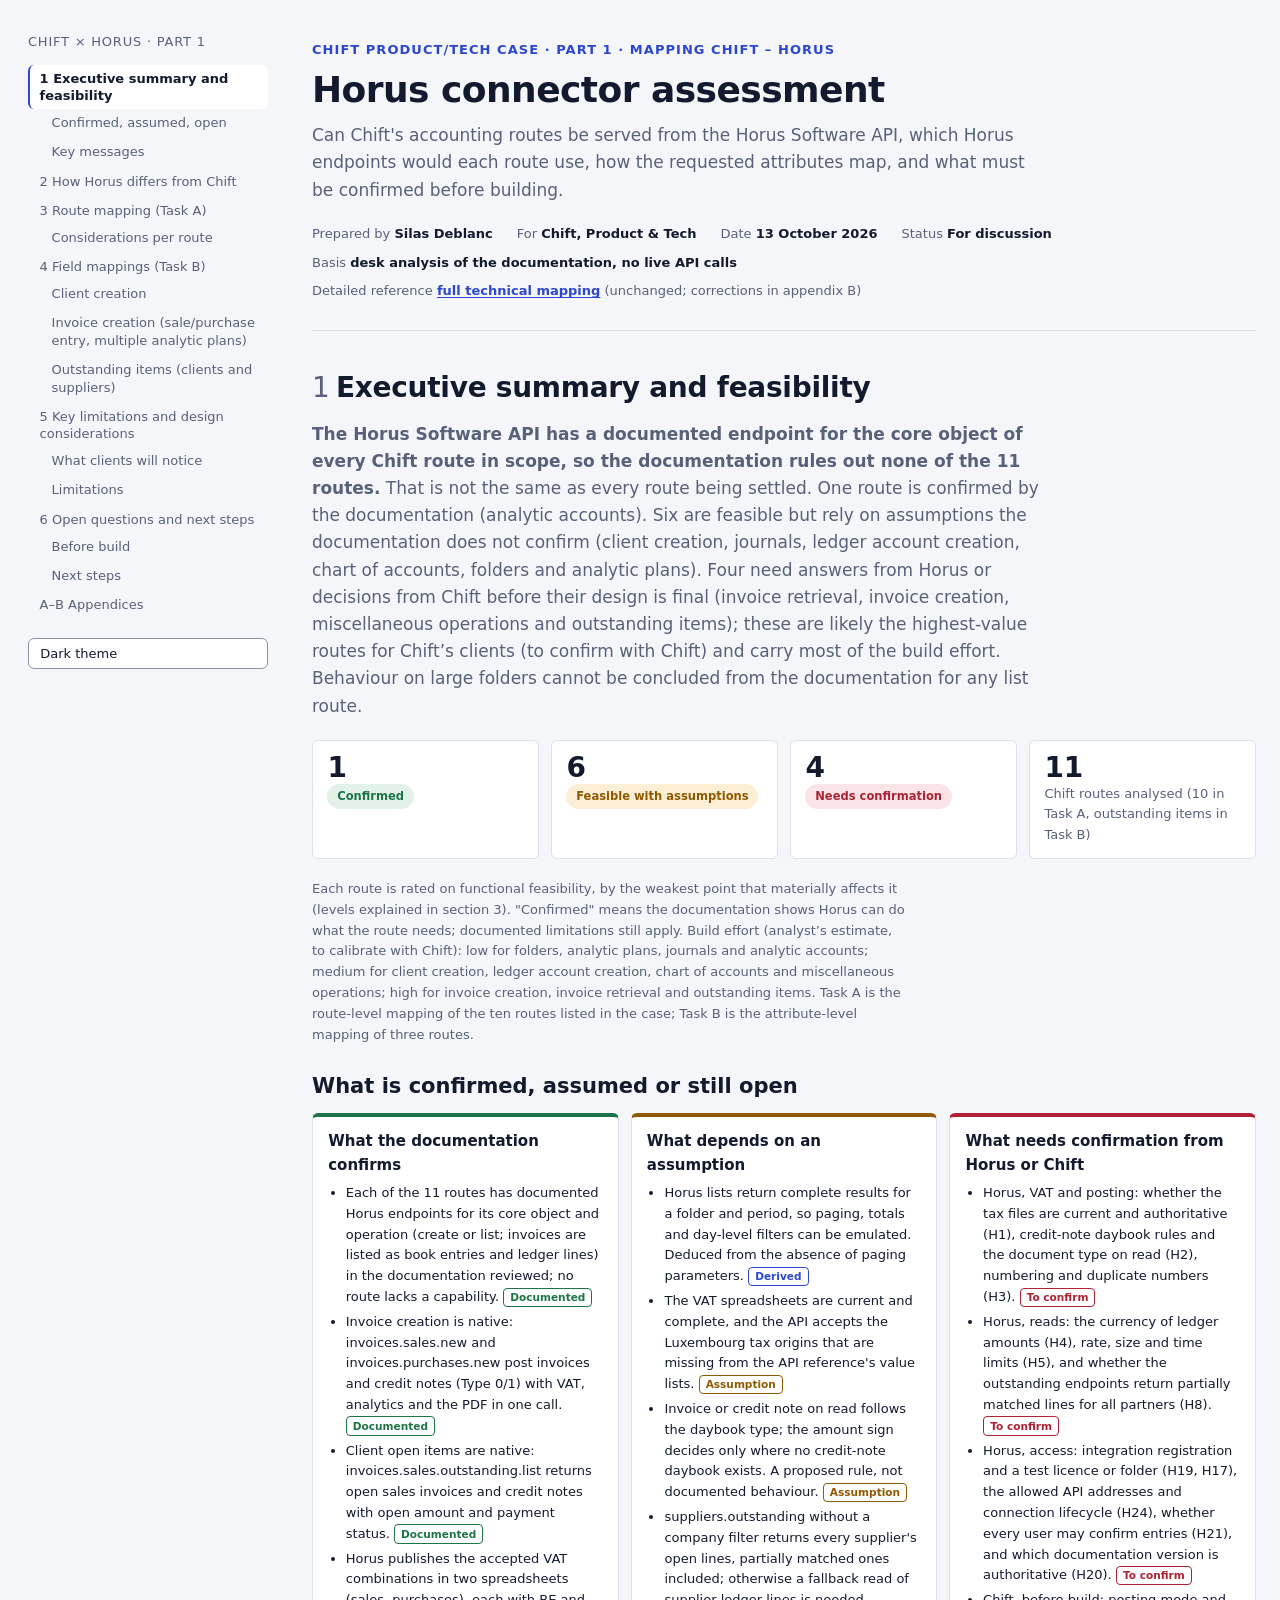
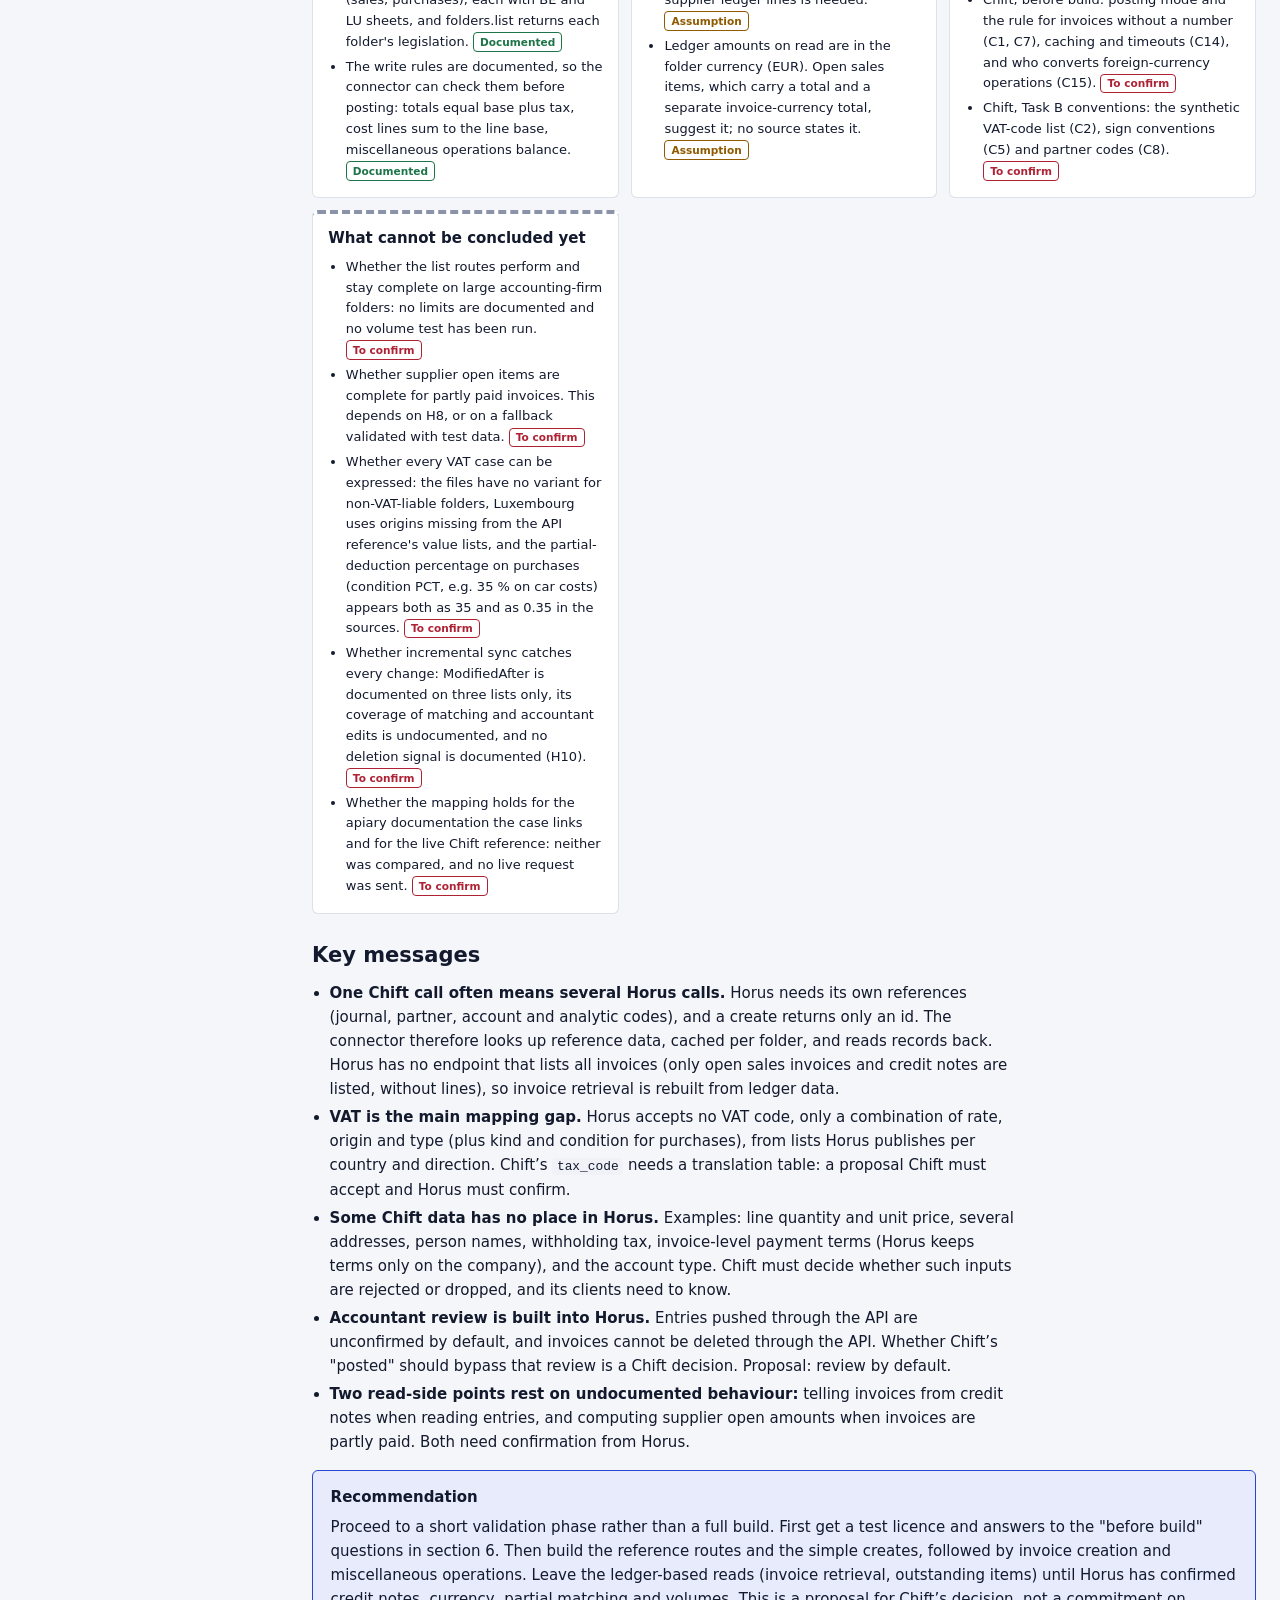
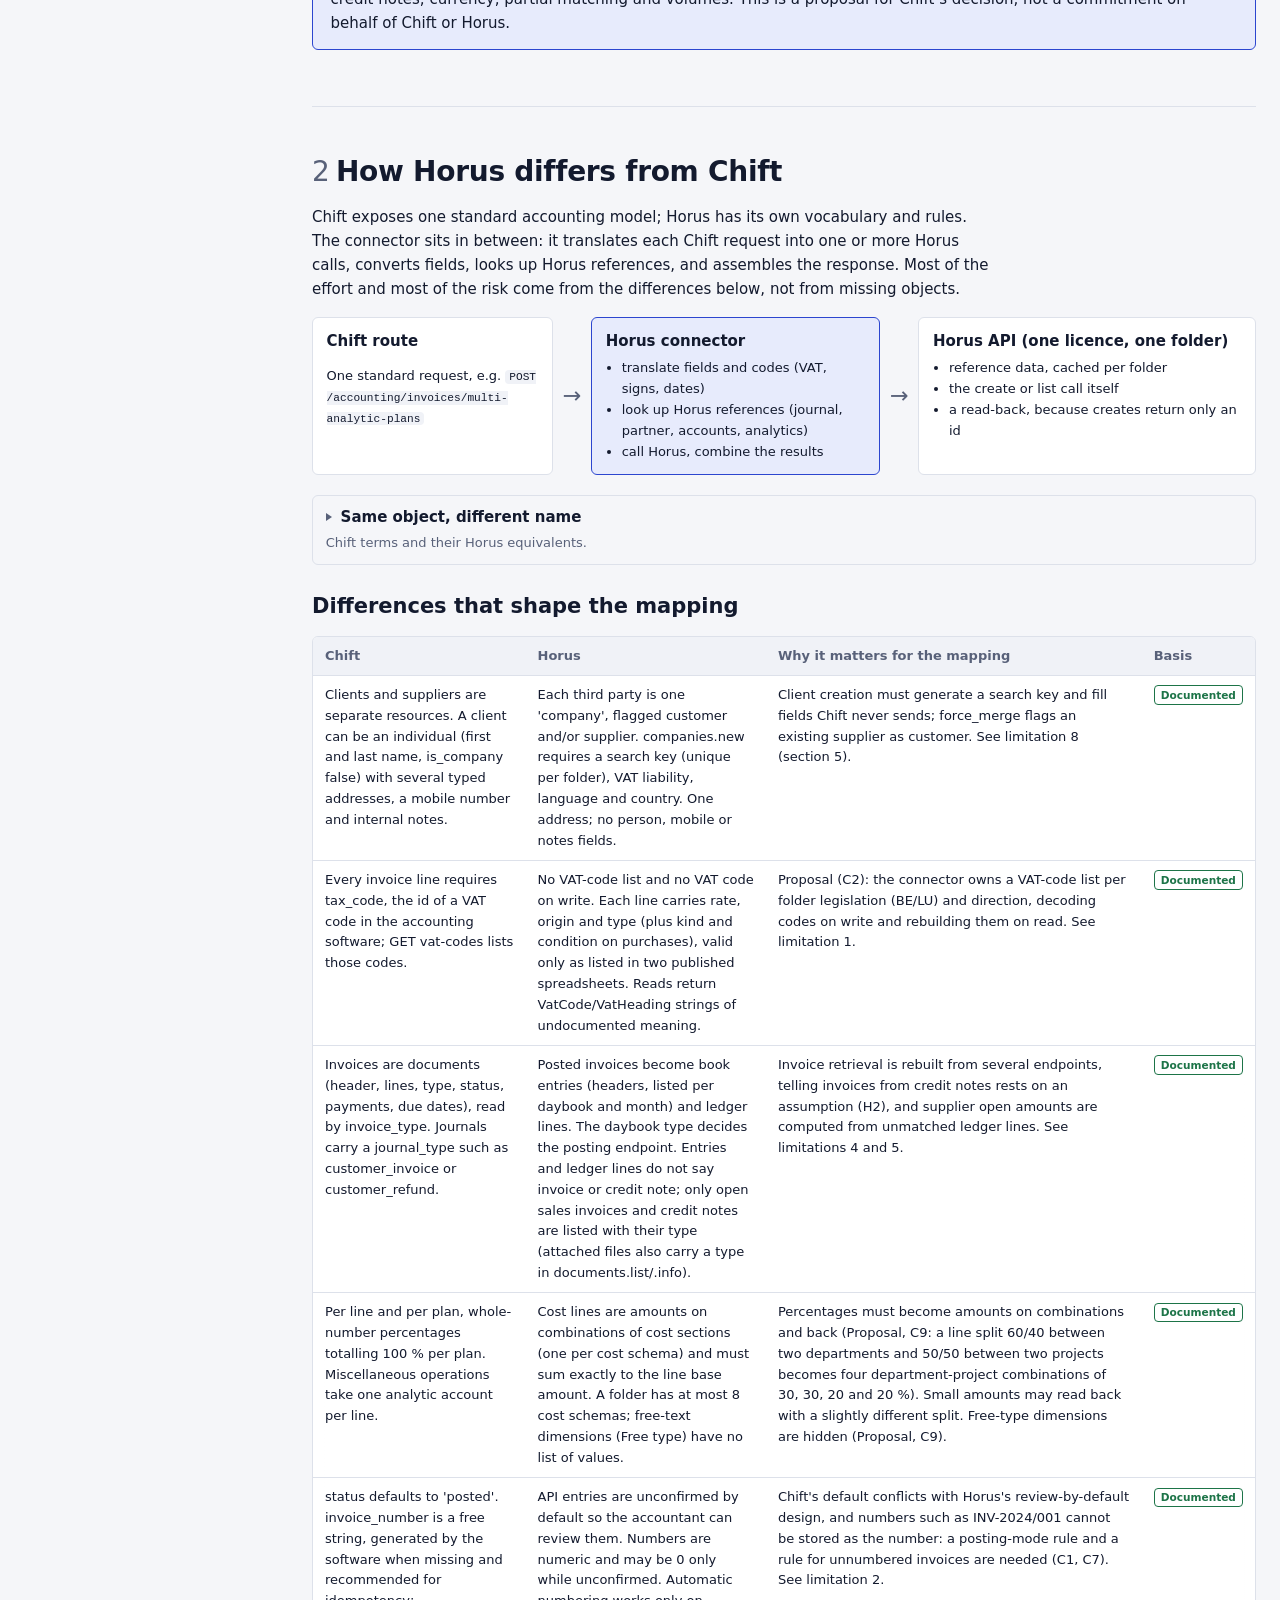
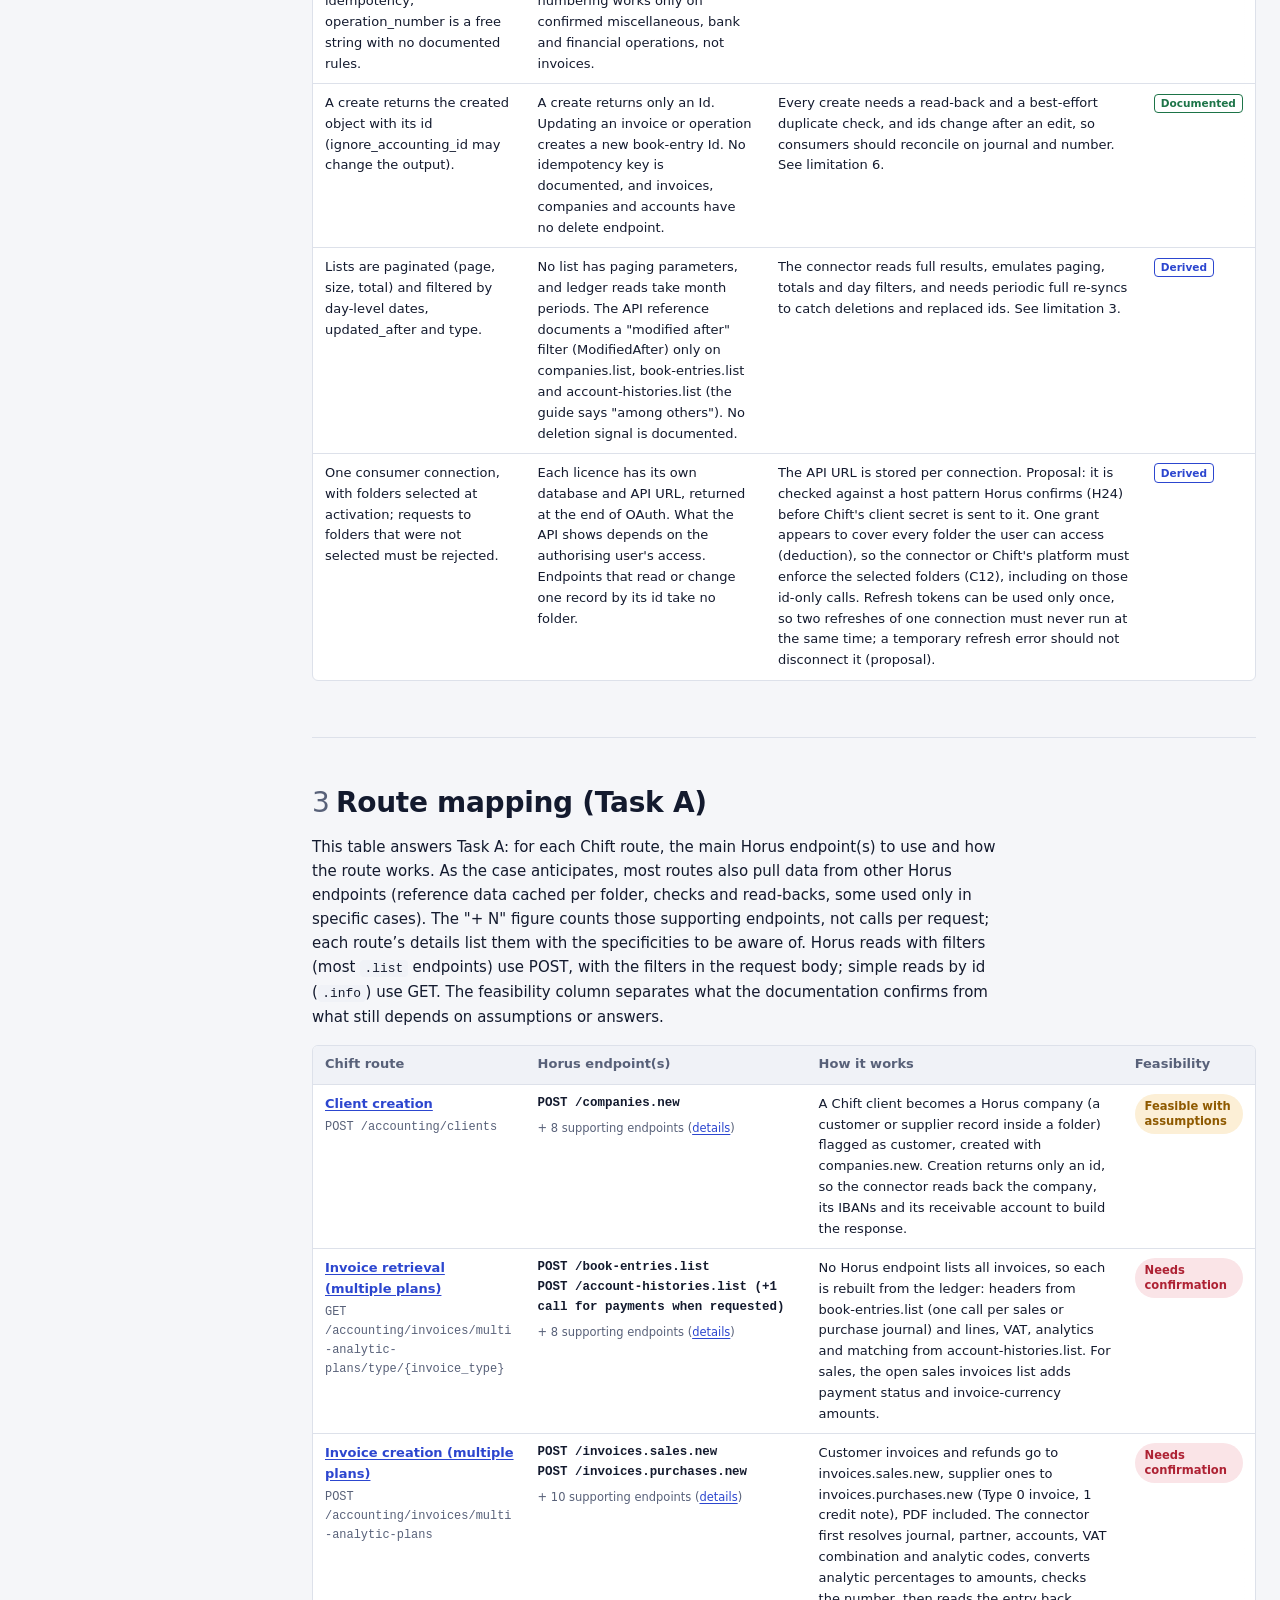
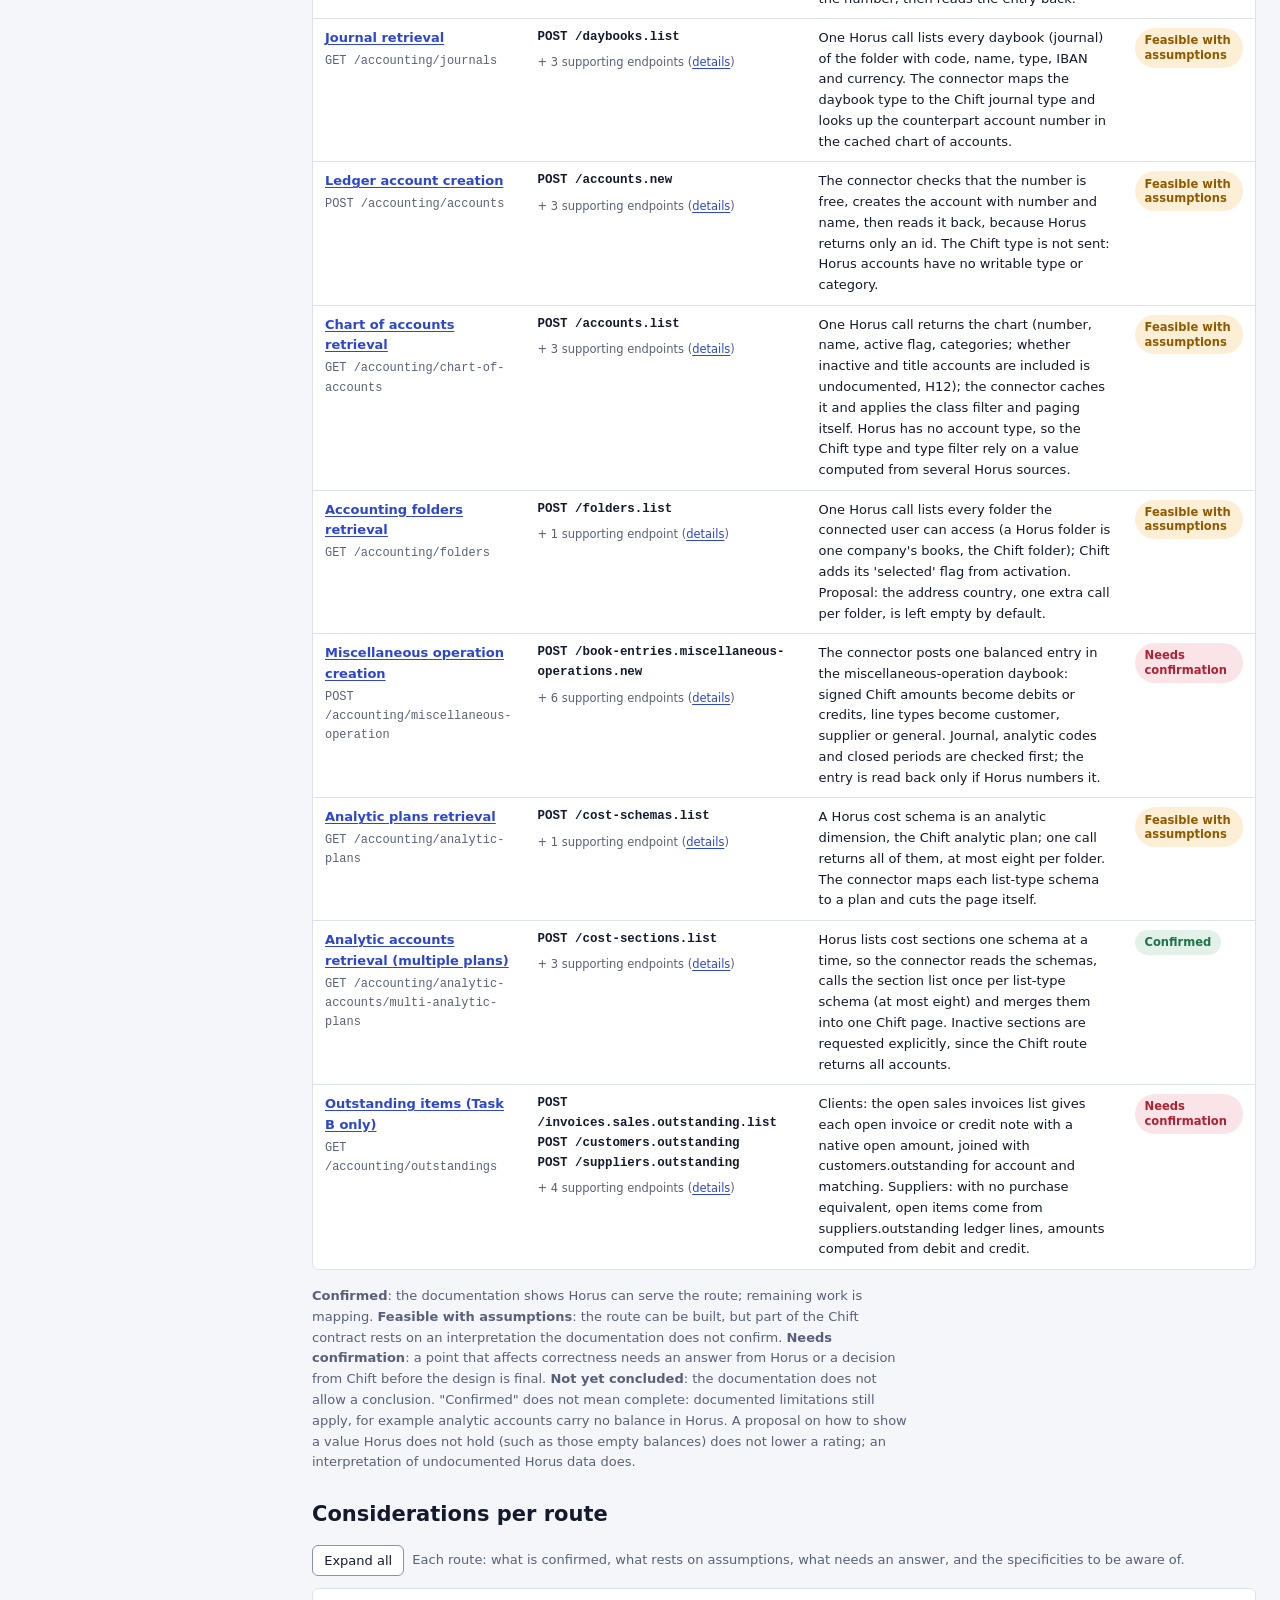
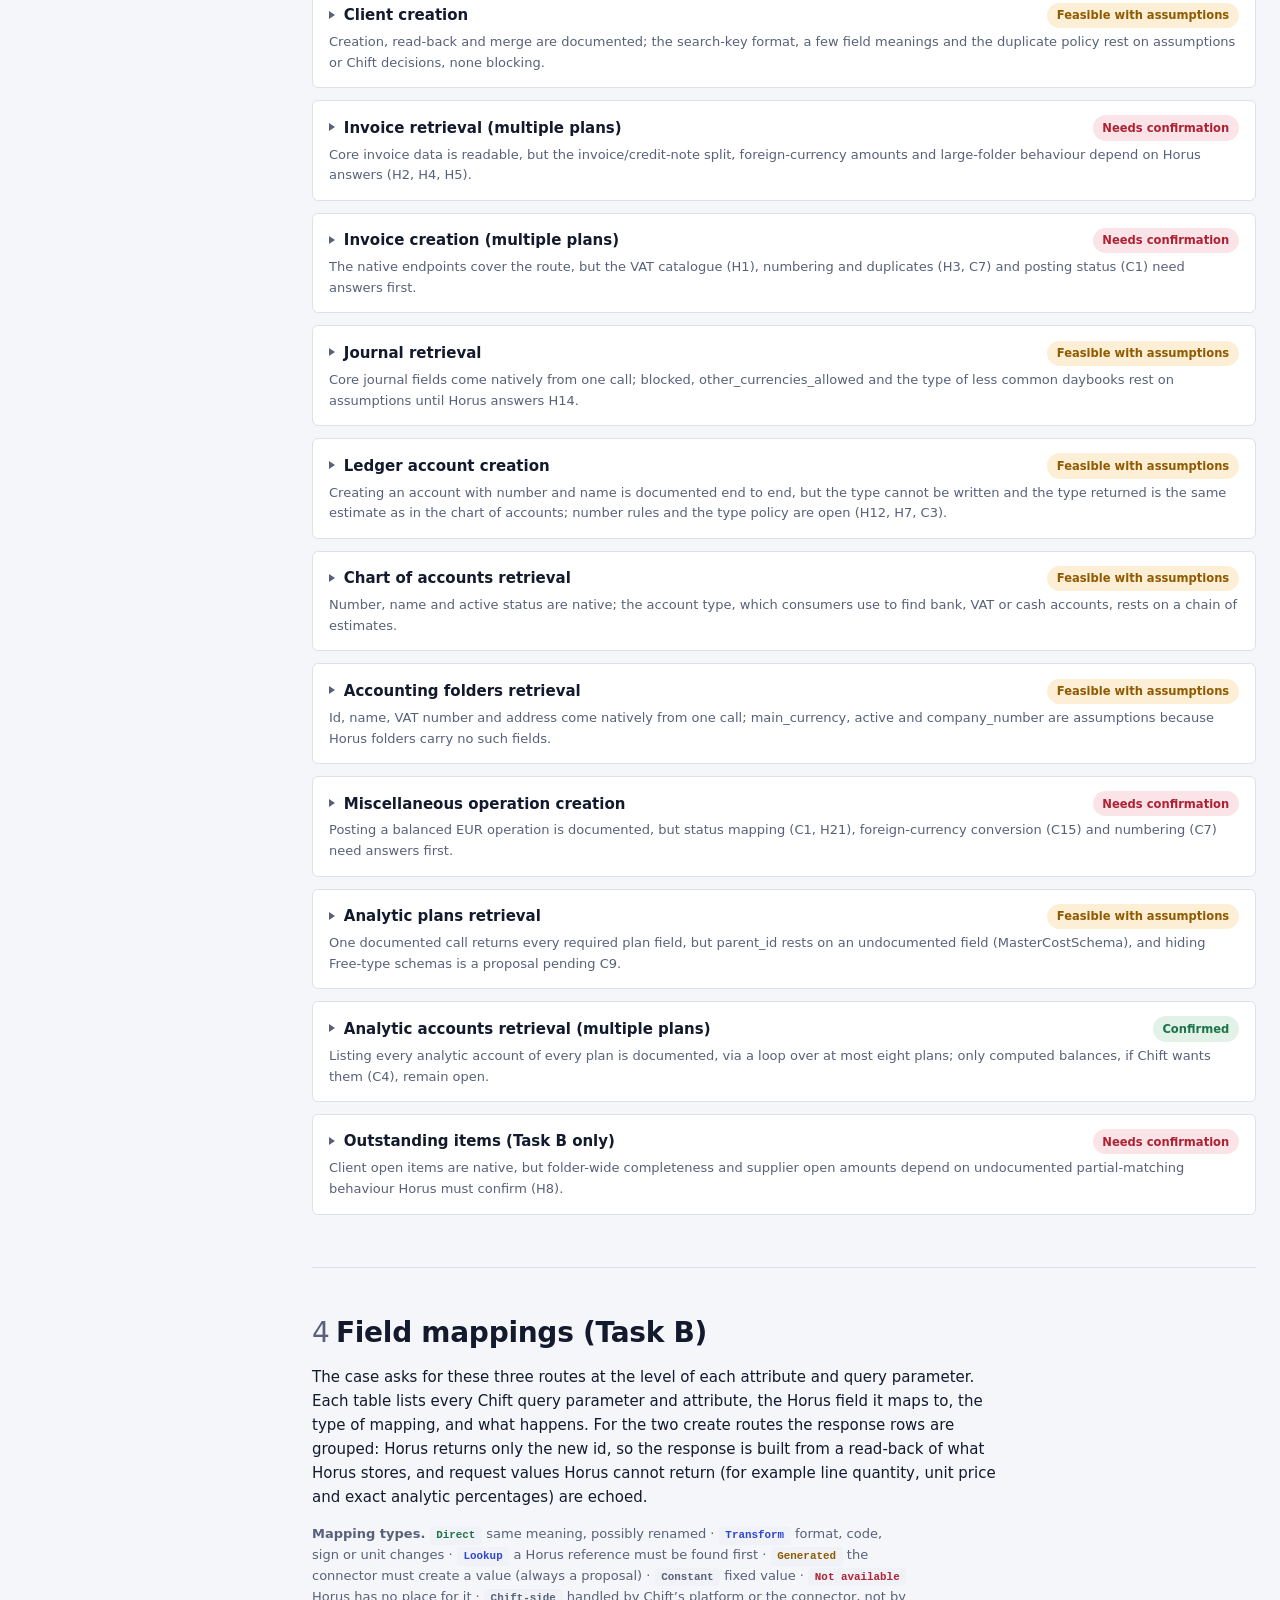
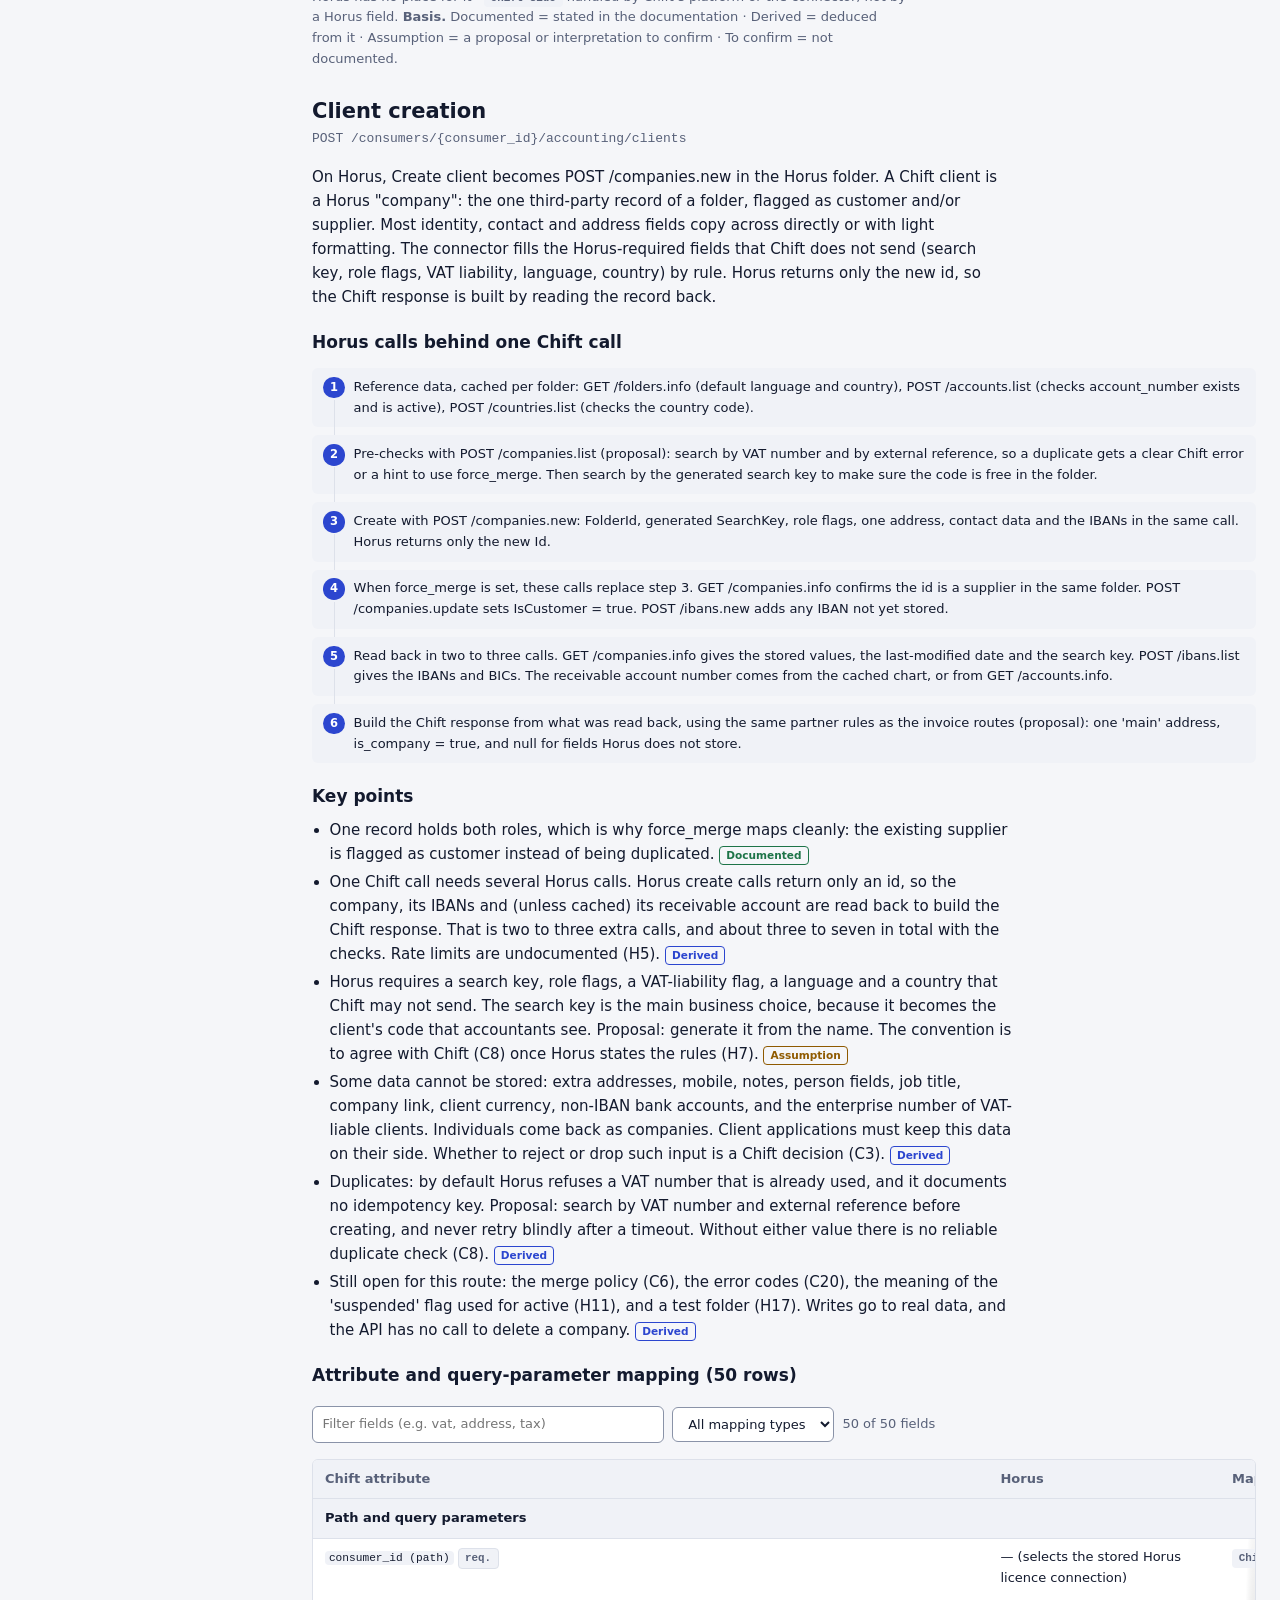
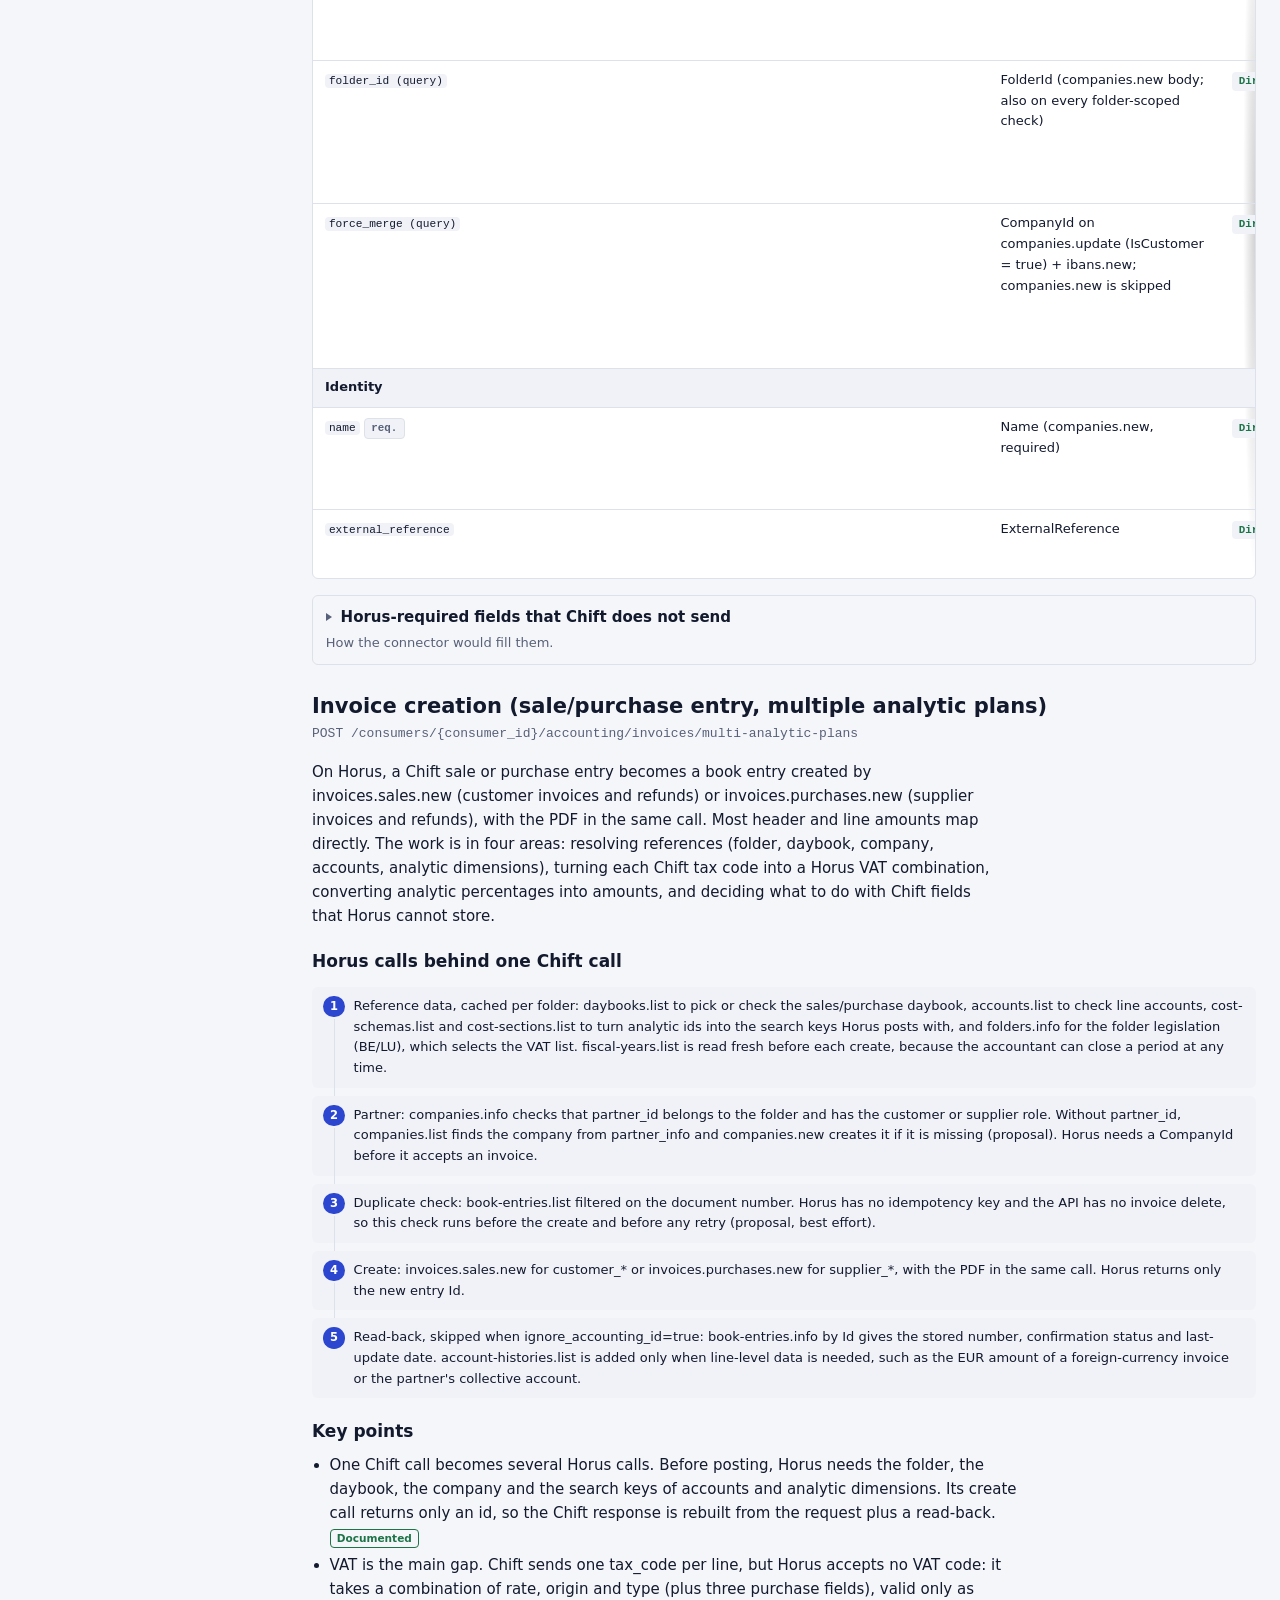
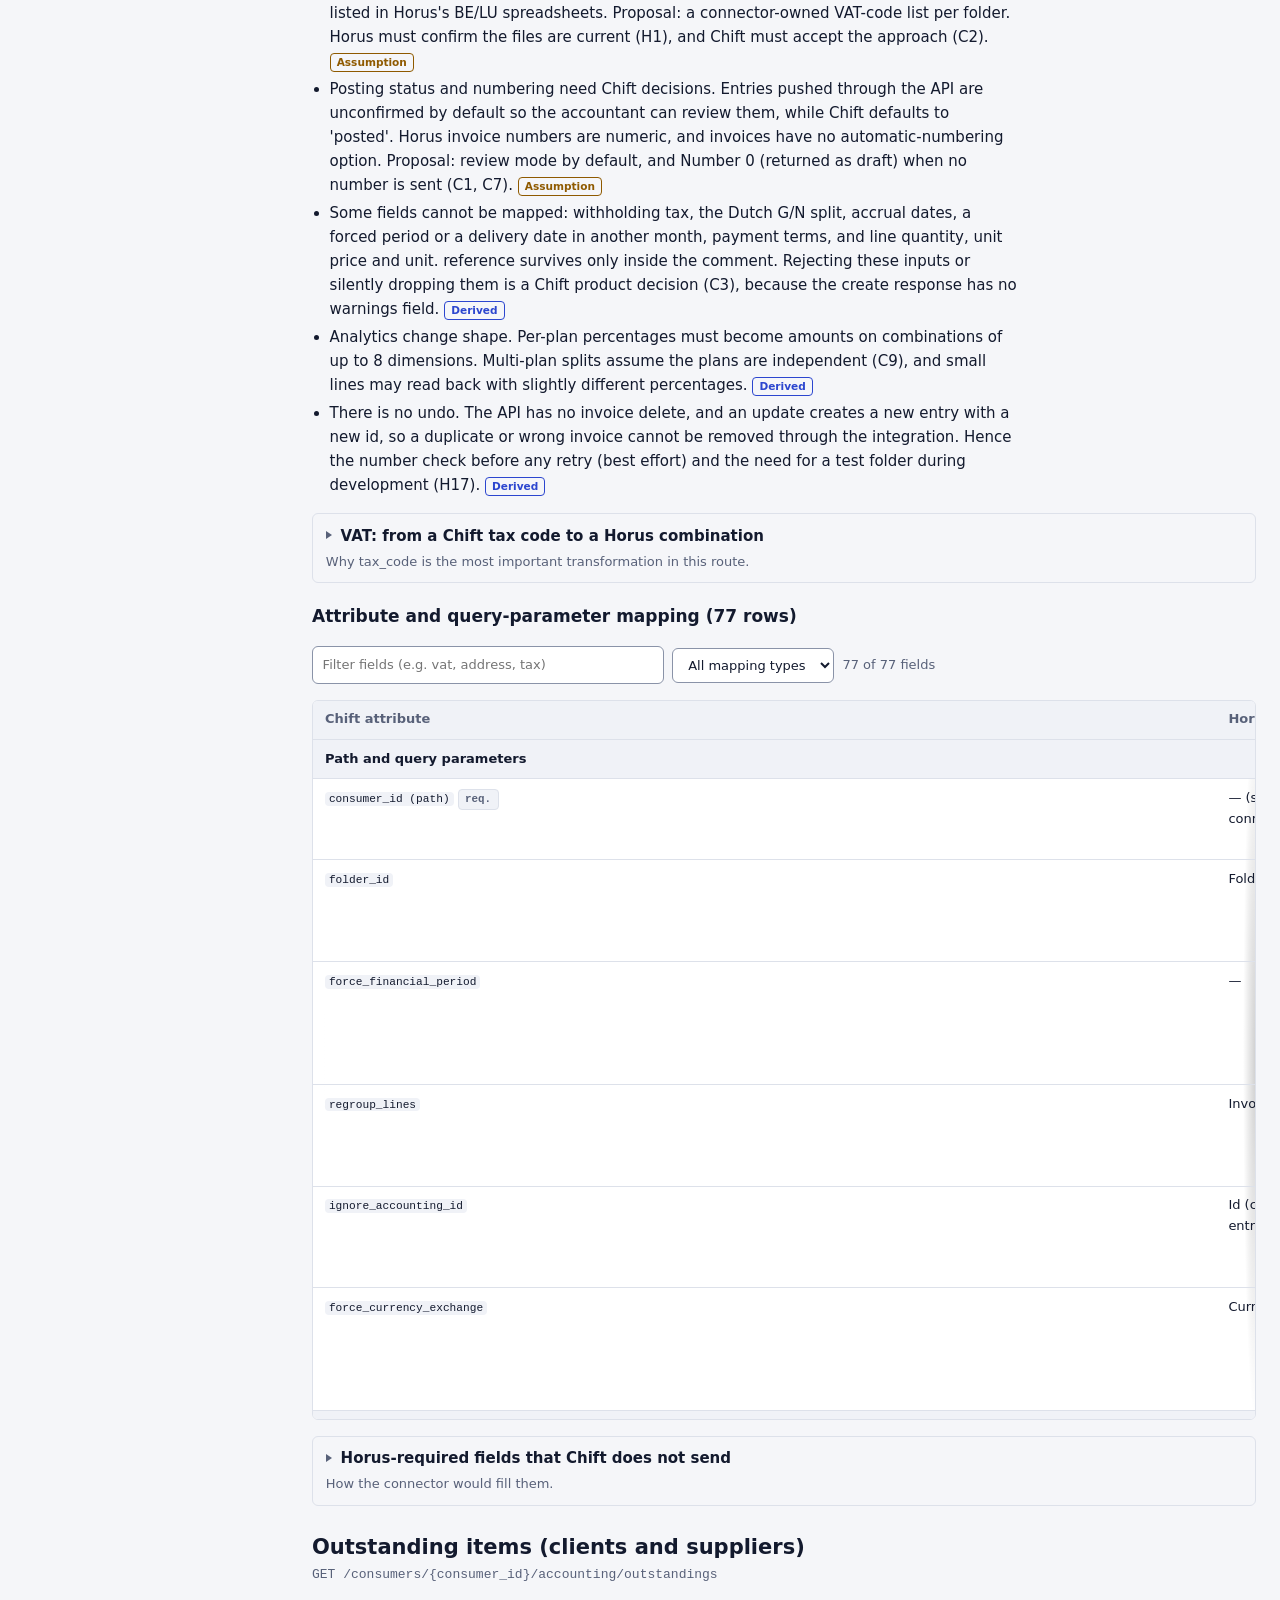
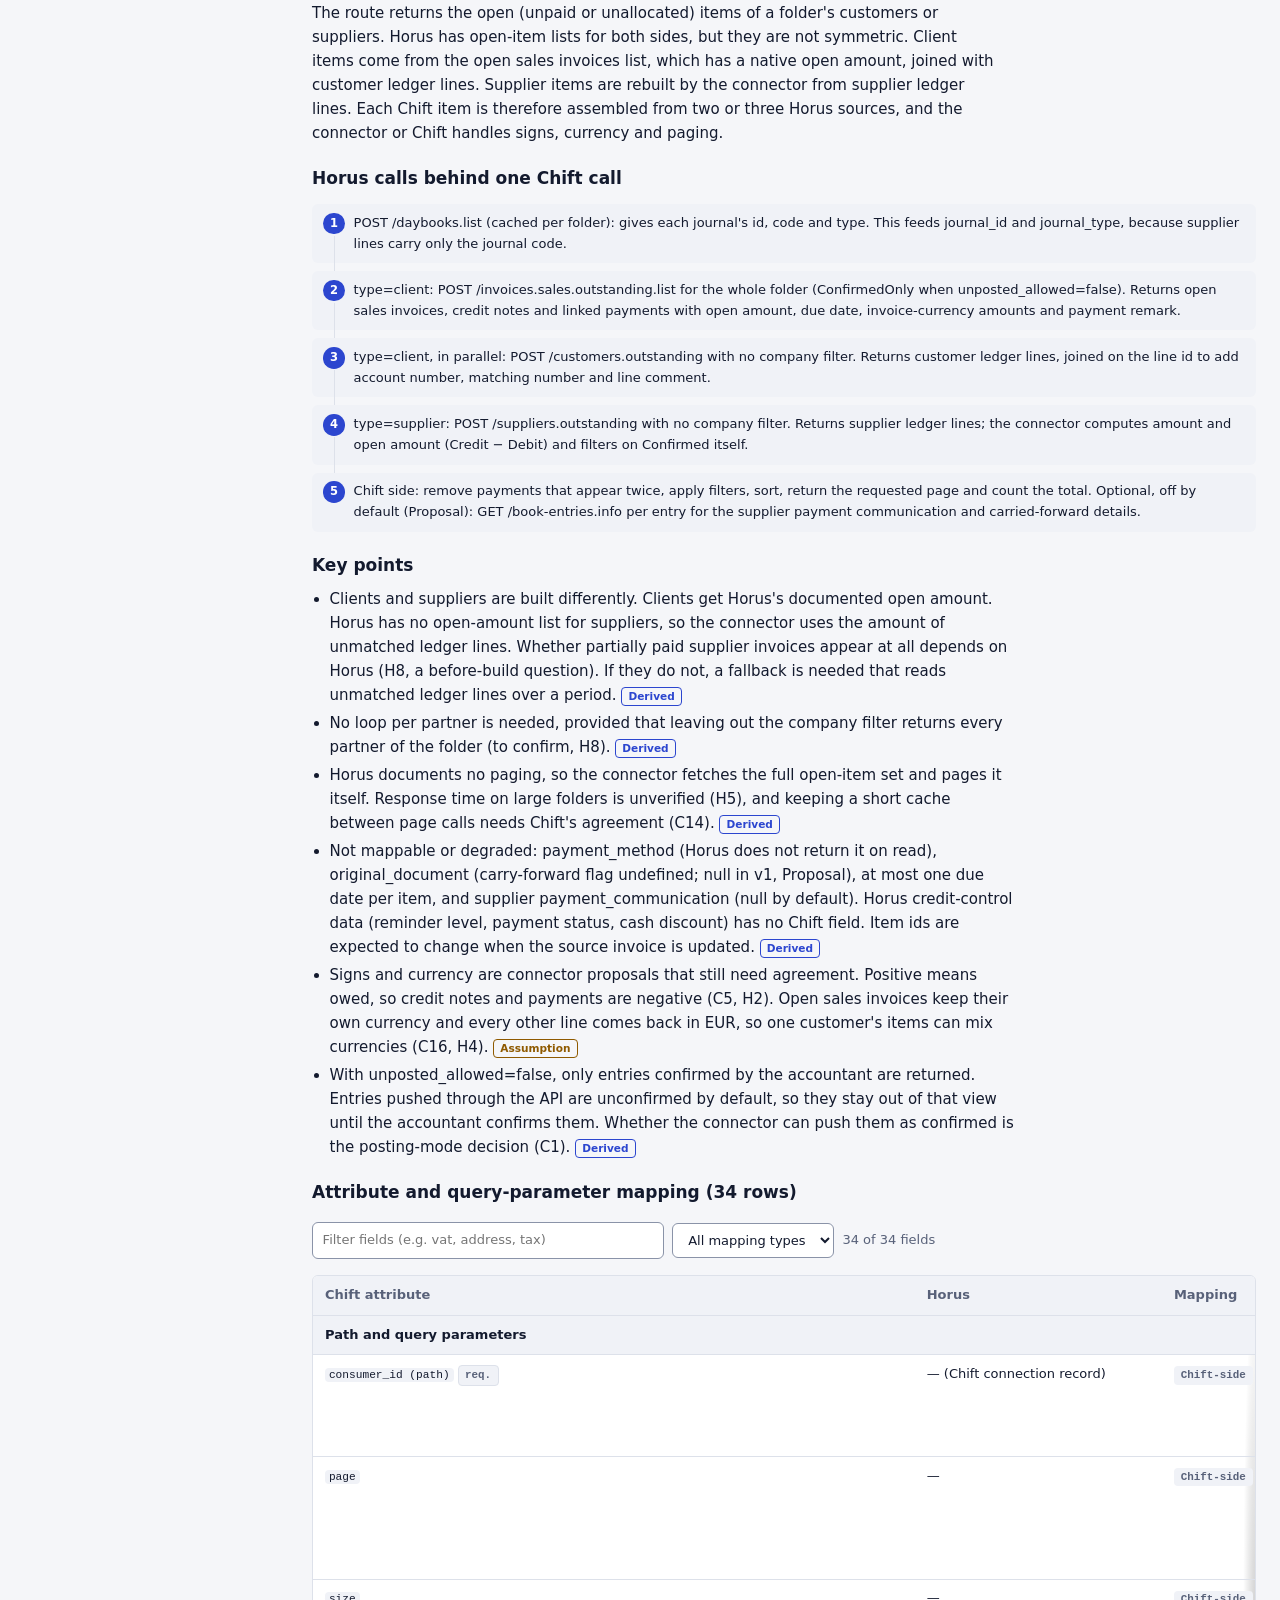
==== commit ca654f89: "Assessment: apply quality-check fixes (client-impact section, even ratings, faithfulness, retained f" ====
--- a/chift-horus-case/chift_horus_connector_assessment.html
+++ b/chift-horus-case/chift_horus_connector_assessment.html
@@ -250,8 +250,8 @@
 .hflow li { position: relative; background: var(--surface); border: 1px solid var(--line); border-radius: var(--radius); padding: 0.6rem 0.7rem 0.6rem 2.3rem; font-size: var(--step--1); min-width: 0; overflow-wrap: anywhere; }
 .hflow li::before { counter-increment: hstep; content: counter(hstep); position: absolute; left: 0.6rem; top: 0.6rem; width: 1.3rem; height: 1.3rem; border-radius: 50%; background: var(--accent); color: var(--accent-ink); font: 700 0.7rem/1.3rem var(--font-sans); text-align: center; }
 .limit { background: var(--surface); border: 1px solid var(--line); border-radius: var(--radius); padding: 0.8rem 1rem; margin: 0.75rem 0; }
-.limit h3 { margin: 0 0 0.5rem; font-size: var(--step-1); display: flex; flex-wrap: wrap; gap: 0.5rem; align-items: center; }
-.limit h3 .num { display: inline-grid; place-items: center; width: 1.6rem; height: 1.6rem; border-radius: 50%; background: var(--accent-soft); color: var(--accent); font-size: var(--step--1); }
+.limit h4 { margin: 0 0 0.5rem; font-size: var(--step-1); display: flex; flex-wrap: wrap; gap: 0.5rem; align-items: center; }
+.limit h4 .num { display: inline-grid; place-items: center; width: 1.6rem; height: 1.6rem; border-radius: 50%; background: var(--accent-soft); color: var(--accent); font-size: var(--step--1); }
 .limit dl { display: grid; grid-template-columns: minmax(8rem, 11rem) minmax(0, 1fr); gap: 0.35rem 1rem; margin: 0; font-size: var(--step--1); }
 .limit dt { color: var(--muted); font-weight: 600; }
 .limit dd { margin: 0; }
@@ -277,7 +277,7 @@
   <aside class="rail" aria-label="Contents">
     <p class="brandline">Chift × Horus · Part 1</p>
     <button class="btn toc-toggle" id="toc-toggle" aria-expanded="false" aria-controls="toc">Contents</button>
-    <nav id="toc"><ol><li><a href="#summary">1 Executive summary and feasibility</a><ol><li><a href="#sum-evidence">How sure are we?</a></li><li><a href="#sum-messages">Key messages</a></li></ol></li><li><a href="#differences">2 How Horus differs from Chift</a></li><li><a href="#routes">3 Route mapping (Task A)</a><ol><li><a href="#rt-details">Considerations per route</a></li></ol></li><li><a href="#fields">4 Field mappings (Task B)</a><ol><li><a href="#tb-client">Client creation</a></li><li><a href="#tb-invoice">Invoice creation (sale/purchase entry, multiple analytic plans)</a></li><li><a href="#tb-outst">Outstanding items (clients and suppliers)</a></li></ol></li><li><a href="#limits">5 Key limitations and design considerations</a></li><li><a href="#questions">6 Open questions and next steps</a><ol><li><a href="#q-before">Before build</a></li><li><a href="#next-steps">Next steps</a></li></ol></li><li><a href="#appendix">A–B Appendices</a></li></ol></nav>
+    <nav id="toc"><ol><li><a href="#summary">1 Executive summary and feasibility</a><ol><li><a href="#sum-evidence">Confirmed, assumed, open</a></li><li><a href="#sum-messages">Key messages</a></li></ol></li><li><a href="#differences">2 How Horus differs from Chift</a></li><li><a href="#routes">3 Route mapping (Task A)</a><ol><li><a href="#rt-details">Considerations per route</a></li></ol></li><li><a href="#fields">4 Field mappings (Task B)</a><ol><li><a href="#tb-client">Client creation</a></li><li><a href="#tb-invoice">Invoice creation (sale/purchase entry, multiple analytic plans)</a></li><li><a href="#tb-outst">Outstanding items (clients and suppliers)</a></li></ol></li><li><a href="#limits">5 Key limitations and design considerations</a><ol><li><a href="#lim-clients">What clients will notice</a></li><li><a href="#lim-list">Limitations</a></li></ol></li><li><a href="#questions">6 Open questions and next steps</a><ol><li><a href="#q-before">Before build</a></li><li><a href="#next-steps">Next steps</a></li></ol></li><li><a href="#appendix">A–B Appendices</a></li></ol></nav>
     <div class="tools">
       <button class="btn" id="theme-toggle">Dark theme</button>
     </div>
@@ -298,7 +298,7 @@
   </div>
 </header>
     <section class="block" id="summary"><h2><span class="sec-num">1</span>Executive summary and feasibility</h2>
-<p class="lede"><b>The Horus Software API has a documented endpoint for the core object of every Chift route in scope, so the documentation rules out none of the 11 routes.</b> That is not the same as every route being settled. Three routes are confirmed by the documentation (ledger account creation, analytic plans and analytic accounts). Four are feasible but rely on assumptions the documentation does not confirm (client creation, journals, chart of accounts and folders). Four need answers from Horus or decisions from Chift before their design is final (invoice retrieval, invoice creation, miscellaneous operations and outstanding items); these carry most of the business value and most of the effort. Behaviour on large folders cannot be concluded from the documentation for any list route.</p><div class="overview"><div class="tile"><div class="n">3</div><div class="t"><span class="fz fz-ok">Confirmed by the documentation</span></div></div><div class="tile"><div class="n">4</div><div class="t"><span class="fz fz-ass">Feasible, depends on assumptions</span></div></div><div class="tile"><div class="n">4</div><div class="t"><span class="fz fz-conf">Needs confirmation</span></div></div><div class="tile"><div class="n">11</div><div class="t">Chift routes analysed (10 in Task A, outstanding items in Task B)</div></div></div><p class="small">Each route is rated on functional feasibility, by the weakest point that materially affects it (levels explained in section 3). "Confirmed" means the documentation shows Horus can do what the route needs; documented limitations still apply. Performance on large folders is a separate, cross-route point that cannot be concluded for any list route without testing.</p><h3 id="sum-evidence">How sure are we?</h3><div class="quad"><div class="q q-ok"><h4>What the documentation confirms</h4><ul class="tight"><li>Each of the 11 routes has a documented Horus endpoint for its core object and operation (create or list) in the documentation reviewed; no route lacks a capability. <span class="lbl lbl-F" title="Documented">Documented</span></li><li>Invoice creation is native: invoices.sales.new and invoices.purchases.new post invoices and credit notes (Type 0/1) with VAT, analytics and the PDF in one call. <span class="lbl lbl-F" title="Documented">Documented</span></li><li>Client open items are native: invoices.sales.outstanding.list returns open sales invoices and credit notes with open amount and payment status. <span class="lbl lbl-F" title="Documented">Documented</span></li><li>Horus publishes the accepted VAT combinations in two spreadsheets (sales, purchases), each with BE and LU sheets, and folders.list returns each folder&#x27;s legislation. <span class="lbl lbl-F" title="Documented">Documented</span></li><li>The write rules are documented, so the connector can check them before posting: totals equal base plus tax, cost lines sum to the line base, miscellaneous operations balance. <span class="lbl lbl-F" title="Documented">Documented</span></li></ul></div><div class="q q-ass"><h4>What depends on an assumption</h4><ul class="tight"><li>Horus lists return complete results for a folder and period, so paging, totals and day-level filters can be emulated. Deduced from the absence of paging parameters. <span class="lbl lbl-D" title="Derived">Derived</span></li><li>The VAT spreadsheets are current and complete, and the API accepts the Luxembourg tax origins that the API reference enums omit. <span class="lbl lbl-A" title="Assumption">Assumption</span></li><li>Invoice or credit note on read follows the daybook type; the amount sign decides only where no credit-note daybook exists. A proposed rule, not documented behaviour. <span class="lbl lbl-A" title="Assumption">Assumption</span></li><li>suppliers.outstanding without a company filter returns every supplier&#x27;s open lines, partially matched ones included; otherwise a fallback read of supplier ledger lines is needed. <span class="lbl lbl-A" title="Assumption">Assumption</span></li><li>Ledger amounts on read are in the folder currency (EUR). Open sales items, which carry a total and a separate invoice-currency total, suggest it; no source states it. <span class="lbl lbl-A" title="Assumption">Assumption</span></li></ul></div><div class="q q-conf"><h4>What needs confirmation from Horus or Chift</h4><ul class="tight"><li>Horus, VAT and posting: whether the tax files are current and authoritative (H1), credit-note daybook rules and the document type on read (H2), numbering and duplicate numbers (H3). <span class="lbl lbl-Q" title="To confirm">To confirm</span></li><li>Horus, reads: the currency of ledger amounts (H4), rate, size and time limits (H5), and whether the outstanding endpoints return partially matched lines for all partners (H8). <span class="lbl lbl-Q" title="To confirm">To confirm</span></li><li>Horus, access: integration registration and a test licence or folder (H19, H17), whether every user may confirm entries (H21), and which documentation version is authoritative (H20). <span class="lbl lbl-Q" title="To confirm">To confirm</span></li><li>Chift, before build: posting mode and the rule for invoices without a number (C1, C7), caching and timeouts (C14), and who converts foreign-currency operations (C15). <span class="lbl lbl-Q" title="To confirm">To confirm</span></li><li>Chift, Task B conventions: the synthetic VAT-code list (C2), sign conventions (C5) and partner codes (C8); plus a check that the SDK-bundled contract matches docs.chift.eu. <span class="lbl lbl-Q" title="To confirm">To confirm</span></li></ul></div><div class="q q-open"><h4>What cannot be concluded yet</h4><ul class="tight"><li>Whether the list routes perform and stay complete on large accounting-firm folders: no limits are documented and no volume test has been run. <span class="lbl lbl-Q" title="To confirm">To confirm</span></li><li>Whether supplier open items are complete for partly paid invoices. This depends on H8, or on a fallback validated with test data. <span class="lbl lbl-Q" title="To confirm">To confirm</span></li><li>Whether every VAT case can be expressed: the files have no variant for non-VAT-liable folders, Luxembourg uses origins outside the reference enums, and the PCT value format is ambiguous. <span class="lbl lbl-Q" title="To confirm">To confirm</span></li><li>Whether incremental sync catches every change: ModifiedAfter exists on three lists only, its coverage of matching and accountant edits is undocumented, and no deletion signal exists (H10). <span class="lbl lbl-Q" title="To confirm">To confirm</span></li><li>Whether the mapping holds for the apiary documentation the case links and for the live Chift reference: neither was compared, and no live request was sent. <span class="lbl lbl-Q" title="To confirm">To confirm</span></li></ul></div></div><h3 id="sum-messages">Key messages</h3><ul class="tight"><li><b>One Chift call often means several Horus calls.</b> Horus needs its own references (journal, partner, account and analytic codes), and a create returns only an id. The connector therefore looks up reference data, cached per folder, and reads records back. Horus has no endpoint that lists invoices, so invoice retrieval is rebuilt from ledger data.</li><li><b>VAT is the main mapping gap.</b> Horus accepts no VAT code, only a combination of rate, origin and type (plus kind and condition for purchases), from lists Horus publishes per country and direction. Chift’s <code>tax_code</code> needs a translation table: a proposal Chift must accept and Horus must confirm.</li><li><b>Some Chift data has no place in Horus.</b> Examples: line quantity and unit price, several addresses, person names, withholding tax, payment terms, and the account type. Chift must decide whether such inputs are rejected or dropped, and its clients need to know.</li><li><b>Accountant review is built into Horus.</b> Entries pushed through the API are unconfirmed by default, and invoices cannot be deleted through the API. Whether Chift’s "posted" should bypass that review is a Chift decision. Proposal: review by default.</li><li><b>Two read-side points rest on undocumented behaviour:</b> telling invoices from credit notes when reading entries, and computing supplier open amounts when invoices are partly paid. Both need confirmation from Horus.</li></ul><div class="note key"><span class="note-title">Recommendation</span>Proceed to a short validation phase rather than a full build. First get a test licence and answers to the "before build" questions in section 6. Then build the reference routes and the simple creates, followed by invoice creation and miscellaneous operations. Leave the ledger-based reads (invoice retrieval, outstanding items) until Horus has confirmed credit notes, currency, partial matching and volumes. This is a proposal for Chift’s decision, not a commitment on behalf of Chift or Horus.</div>
+<p class="lede"><b>The Horus Software API has a documented endpoint for the core object of every Chift route in scope, so the documentation rules out none of the 11 routes.</b> That is not the same as every route being settled. One route is confirmed by the documentation (analytic accounts). Six are feasible but rely on assumptions the documentation does not confirm (client creation, journals, ledger account creation, chart of accounts, folders and analytic plans). Four need answers from Horus or decisions from Chift before their design is final (invoice retrieval, invoice creation, miscellaneous operations and outstanding items); these are likely the highest-value routes for Chift’s clients (to confirm with Chift) and carry most of the build effort. Behaviour on large folders cannot be concluded from the documentation for any list route.</p><div class="overview"><div class="tile"><div class="n">1</div><div class="t"><span class="fz fz-ok">Confirmed</span></div></div><div class="tile"><div class="n">6</div><div class="t"><span class="fz fz-ass">Feasible with assumptions</span></div></div><div class="tile"><div class="n">4</div><div class="t"><span class="fz fz-conf">Needs confirmation</span></div></div><div class="tile"><div class="n">11</div><div class="t">Chift routes analysed (10 in Task A, outstanding items in Task B)</div></div></div><p class="small">Each route is rated on functional feasibility, by the weakest point that materially affects it (levels explained in section 3). "Confirmed" means the documentation shows Horus can do what the route needs; documented limitations still apply. Build effort (analyst’s estimate, to calibrate with Chift): low for folders, analytic plans, journals and analytic accounts; medium for client creation, ledger account creation, chart of accounts and miscellaneous operations; high for invoice creation, invoice retrieval and outstanding items. Task A is the route-level mapping of the ten routes listed in the case; Task B is the attribute-level mapping of three routes.</p><h3 id="sum-evidence">What is confirmed, assumed or still open</h3><div class="quad"><div class="q q-ok"><h4>What the documentation confirms</h4><ul class="tight"><li>Each of the 11 routes has documented Horus endpoints for its core object and operation (create or list; invoices are listed as book entries and ledger lines) in the documentation reviewed; no route lacks a capability. <span class="lbl lbl-F" title="Documented">Documented</span></li><li>Invoice creation is native: invoices.sales.new and invoices.purchases.new post invoices and credit notes (Type 0/1) with VAT, analytics and the PDF in one call. <span class="lbl lbl-F" title="Documented">Documented</span></li><li>Client open items are native: invoices.sales.outstanding.list returns open sales invoices and credit notes with open amount and payment status. <span class="lbl lbl-F" title="Documented">Documented</span></li><li>Horus publishes the accepted VAT combinations in two spreadsheets (sales, purchases), each with BE and LU sheets, and folders.list returns each folder&#x27;s legislation. <span class="lbl lbl-F" title="Documented">Documented</span></li><li>The write rules are documented, so the connector can check them before posting: totals equal base plus tax, cost lines sum to the line base, miscellaneous operations balance. <span class="lbl lbl-F" title="Documented">Documented</span></li></ul></div><div class="q q-ass"><h4>What depends on an assumption</h4><ul class="tight"><li>Horus lists return complete results for a folder and period, so paging, totals and day-level filters can be emulated. Deduced from the absence of paging parameters. <span class="lbl lbl-D" title="Derived">Derived</span></li><li>The VAT spreadsheets are current and complete, and the API accepts the Luxembourg tax origins that are missing from the API reference&#x27;s value lists. <span class="lbl lbl-A" title="Assumption">Assumption</span></li><li>Invoice or credit note on read follows the daybook type; the amount sign decides only where no credit-note daybook exists. A proposed rule, not documented behaviour. <span class="lbl lbl-A" title="Assumption">Assumption</span></li><li>suppliers.outstanding without a company filter returns every supplier&#x27;s open lines, partially matched ones included; otherwise a fallback read of supplier ledger lines is needed. <span class="lbl lbl-A" title="Assumption">Assumption</span></li><li>Ledger amounts on read are in the folder currency (EUR). Open sales items, which carry a total and a separate invoice-currency total, suggest it; no source states it. <span class="lbl lbl-A" title="Assumption">Assumption</span></li></ul></div><div class="q q-conf"><h4>What needs confirmation from Horus or Chift</h4><ul class="tight"><li>Horus, VAT and posting: whether the tax files are current and authoritative (H1), credit-note daybook rules and the document type on read (H2), numbering and duplicate numbers (H3). <span class="lbl lbl-Q" title="To confirm">To confirm</span></li><li>Horus, reads: the currency of ledger amounts (H4), rate, size and time limits (H5), and whether the outstanding endpoints return partially matched lines for all partners (H8). <span class="lbl lbl-Q" title="To confirm">To confirm</span></li><li>Horus, access: integration registration and a test licence or folder (H19, H17), the allowed API addresses and connection lifecycle (H24), whether every user may confirm entries (H21), and which documentation version is authoritative (H20). <span class="lbl lbl-Q" title="To confirm">To confirm</span></li><li>Chift, before build: posting mode and the rule for invoices without a number (C1, C7), caching and timeouts (C14), and who converts foreign-currency operations (C15). <span class="lbl lbl-Q" title="To confirm">To confirm</span></li><li>Chift, Task B conventions: the synthetic VAT-code list (C2), sign conventions (C5) and partner codes (C8). <span class="lbl lbl-Q" title="To confirm">To confirm</span></li></ul></div><div class="q q-open"><h4>What cannot be concluded yet</h4><ul class="tight"><li>Whether the list routes perform and stay complete on large accounting-firm folders: no limits are documented and no volume test has been run. <span class="lbl lbl-Q" title="To confirm">To confirm</span></li><li>Whether supplier open items are complete for partly paid invoices. This depends on H8, or on a fallback validated with test data. <span class="lbl lbl-Q" title="To confirm">To confirm</span></li><li>Whether every VAT case can be expressed: the files have no variant for non-VAT-liable folders, Luxembourg uses origins missing from the API reference&#x27;s value lists, and the partial-deduction percentage on purchases (condition PCT, e.g. 35 % on car costs) appears both as 35 and as 0.35 in the sources. <span class="lbl lbl-Q" title="To confirm">To confirm</span></li><li>Whether incremental sync catches every change: ModifiedAfter is documented on three lists only, its coverage of matching and accountant edits is undocumented, and no deletion signal is documented (H10). <span class="lbl lbl-Q" title="To confirm">To confirm</span></li><li>Whether the mapping holds for the apiary documentation the case links and for the live Chift reference: neither was compared, and no live request was sent. <span class="lbl lbl-Q" title="To confirm">To confirm</span></li></ul></div></div><h3 id="sum-messages">Key messages</h3><ul class="tight"><li><b>One Chift call often means several Horus calls.</b> Horus needs its own references (journal, partner, account and analytic codes), and a create returns only an id. The connector therefore looks up reference data, cached per folder, and reads records back. Horus has no endpoint that lists all invoices (only open sales invoices and credit notes are listed, without lines), so invoice retrieval is rebuilt from ledger data.</li><li><b>VAT is the main mapping gap.</b> Horus accepts no VAT code, only a combination of rate, origin and type (plus kind and condition for purchases), from lists Horus publishes per country and direction. Chift’s <code>tax_code</code> needs a translation table: a proposal Chift must accept and Horus must confirm.</li><li><b>Some Chift data has no place in Horus.</b> Examples: line quantity and unit price, several addresses, person names, withholding tax, invoice-level payment terms (Horus keeps terms only on the company), and the account type. Chift must decide whether such inputs are rejected or dropped, and its clients need to know.</li><li><b>Accountant review is built into Horus.</b> Entries pushed through the API are unconfirmed by default, and invoices cannot be deleted through the API. Whether Chift’s "posted" should bypass that review is a Chift decision. Proposal: review by default.</li><li><b>Two read-side points rest on undocumented behaviour:</b> telling invoices from credit notes when reading entries, and computing supplier open amounts when invoices are partly paid. Both need confirmation from Horus.</li></ul><div class="note key"><span class="note-title">Recommendation</span>Proceed to a short validation phase rather than a full build. First get a test licence and answers to the "before build" questions in section 6. Then build the reference routes and the simple creates, followed by invoice creation and miscellaneous operations. Leave the ledger-based reads (invoice retrieval, outstanding items) until Horus has confirmed credit notes, currency, partial matching and volumes. This is a proposal for Chift’s decision, not a commitment on behalf of Chift or Horus.</div>
 </section>
 <section class="block" id="differences"><h2><span class="sec-num">2</span>How Horus differs from Chift</h2>
 <p>Chift exposes one standard accounting model; Horus has its own vocabulary and rules. The connector sits in between: it translates each Chift request into one or more Horus calls, converts fields, looks up Horus references, and assembles the response. Most of the effort and most of the risk come from the differences below, not from missing objects.</p><div class="diagram-flow" role="img" aria-label="One Chift request is translated by the connector into several Horus calls">
@@ -307,13 +307,13 @@
   <div class="box mid"><h4>Horus connector</h4><ul><li>translate fields and codes (VAT, signs, dates)</li><li>look up Horus references (journal, partner, accounts, analytics)</li><li>call Horus, combine the results</li></ul></div>
   <div class="arrow" aria-hidden="true">→</div>
   <div class="box"><h4>Horus API (one licence, one folder)</h4><ul><li>reference data, cached per folder</li><li>the create or list call itself</li><li>a read-back, because creates return only an id</li></ul></div>
-</div><h3 id="diff-table">Differences that shape the mapping</h3><div class="table-wrap"><table><thead><tr><th>Chift</th><th>Horus</th><th>Why it matters for the mapping</th><th>Basis</th></tr></thead><tbody><tr><td>Clients and suppliers are separate resources. A client can be an individual (first and last name, is_company false) with several typed addresses, a mobile number and internal notes.</td><td>Each third party is one &#x27;company&#x27;, flagged customer and/or supplier. companies.new requires a search key (unique per folder), VAT liability, language and country. One address; no person, mobile or notes fields.</td><td>Client creation must generate a search key and derive fields Chift never sends. force_merge means adding the customer flag to an existing supplier. Extra addresses and person fields are lost; every partner reads back as a company.</td><td><span class="lbl lbl-F" title="Documented">Documented</span></td></tr><tr><td>Every invoice line requires tax_code, the id of a VAT code in the accounting software; GET vat-codes lists those codes.</td><td>No VAT-code list and no VAT code on write. Each line carries rate, origin and type (plus kind and condition on purchases), valid only as listed in two published spreadsheets. Reads return VatCode/VatHeading strings of undocumented meaning.</td><td>The connector must own a VAT-code list per folder legislation (BE/LU) and direction, decoding codes on write and rebuilding them on read (Proposal, C2). Some purchase codes come back empty on read, because the VAT kind is not returned.</td><td><span class="lbl lbl-F" title="Documented">Documented</span></td></tr><tr><td>Invoices are documents (header, lines, type, payments, due dates, open amount), read by invoice_type. Journals carry a journal_type such as customer_invoice or customer_refund.</td><td>Posted invoices become book entries (headers, listed per daybook and month) and ledger lines. The daybook type decides the posting endpoint. Entries do not say invoice or credit note; only open sales invoices are listed as documents.</td><td>Invoice retrieval is rebuilt from several endpoints, and telling invoices from credit notes rests on an assumption (H2). Client open amounts are native; supplier open amounts must be computed from unmatched ledger lines.</td><td><span class="lbl lbl-F" title="Documented">Documented</span></td></tr><tr><td>Per line and per plan, whole-number percentages totalling 100 % per plan. Miscellaneous operations take one analytic account per line.</td><td>Cost lines are amounts on combinations of cost sections (one per cost schema) and must sum exactly to the line base amount. A folder has at most 8 cost schemas; Free-type schemas have no listable sections.</td><td>Percentages must become amounts on combinations and back (Proposal: product of per-plan percentages, C9). Small amounts may read back with a slightly different split. Free-type dimensions are hidden (Proposal, C9).</td><td><span class="lbl lbl-F" title="Documented">Documented</span></td></tr><tr><td>status defaults to &#x27;posted&#x27;. invoice_number and operation_number are free strings, generated by the software when missing, and recommended for idempotency.</td><td>API entries are unconfirmed by default so the accountant can review them. Numbers are numeric and may be 0 only while unconfirmed. Automatic numbering works only on confirmed miscellaneous, bank and financial operations, not invoices.</td><td>Chift&#x27;s default conflicts with Horus&#x27;s review-by-default design, so a posting-mode rule is needed (C1). An invoice sent without a number cannot be confirmed (C7), and numbers such as INV-2024/001 cannot be stored as the number.</td><td><span class="lbl lbl-F" title="Documented">Documented</span></td></tr><tr><td>A create returns the full object with a stable id, which consumers use to reconcile.</td><td>A create returns only an Id. Updating an invoice or operation creates a new book-entry Id. No idempotency key is documented, and invoices, companies and accounts have no delete endpoint.</td><td>Write routes need a read-back to build the response, and a best-effort duplicate check before any create or retry. Ids change after an edit, so consumers should reconcile on journal and number.</td><td><span class="lbl lbl-F" title="Documented">Documented</span></td></tr><tr><td>Lists are paginated (page, size, total) and filtered by day-level dates, updated_after and type.</td><td>No list has paging parameters, and ledger reads take month periods. ModifiedAfter exists only on companies.list, book-entries.list and account-histories.list. No deletion signal is documented.</td><td>The connector reads full results and emulates paging, totals and day filters, assuming lists are complete (deduction, H5). It needs a cache between page calls (C14) and periodic full re-syncs to catch deletions and replaced ids.</td><td><span class="lbl lbl-D" title="Derived">Derived</span></td></tr><tr><td>One consumer connection, with folders selected at activation; requests to folders that were not selected must be rejected.</td><td>Each licence has its own database and API URL, returned at the end of OAuth. What the API shows depends on the authorising user&#x27;s access. Calls by Id take no folder.</td><td>The API URL is stored per connection. One grant appears to cover every folder the user can access (deduction), so the connector or Chift&#x27;s platform must enforce the selected folders (C12), including on calls by Id.</td><td><span class="lbl lbl-D" title="Derived">Derived</span></td></tr></tbody></table></div>
+</div><details class="route inner"><summary><span class="r-title"><span class="caret" aria-hidden="true"></span>Same object, different name</span><span class="r-line">Chift terms and their Horus equivalents.</span></summary><div class="r-body"><div class="table-wrap"><table><thead><tr><th>Chift</th><th>Horus</th></tr></thead><tbody><tr><td>Folder</td><td>Folder: one entity’s books; most calls take a <code>FolderId</code></td></tr><tr><td>Client / supplier</td><td>Company flagged <code>IsCustomer</code> / <code>IsSupplier</code>; one record can be both</td></tr><tr><td>Journal</td><td>Daybook; its type decides which endpoint can post into it</td></tr><tr><td>Ledger account</td><td>Account, referenced by its search key (usually the account number)</td></tr><tr><td>Analytic plan / analytic account</td><td>Cost schema / cost section (at most 8 schemas per folder)</td></tr><tr><td>Sale or purchase entry</td><td>Book entry created by <code>invoices.sales.new</code> / <code>invoices.purchases.new</code> (Type 0 invoice, 1 credit note)</td></tr><tr><td>Miscellaneous operation</td><td>Miscellaneous-operation book entry (debits equal credits)</td></tr><tr><td>Outstanding item</td><td>Ledger line not matched yet, or open sales invoice</td></tr><tr><td>VAT code</td><td>No VAT-code entity: a combination of rate, origin and type (Proposal: a connector-built list, C2)</td></tr><tr><td>Posted / draft</td><td>Confirmed true / false (the pairing is a proposal, C1)</td></tr></tbody></table></div></div></details><h3 id="diff-table">Differences that shape the mapping</h3><div class="table-wrap"><table><thead><tr><th>Chift</th><th>Horus</th><th>Why it matters for the mapping</th><th>Basis</th></tr></thead><tbody><tr><td>Clients and suppliers are separate resources. A client can be an individual (first and last name, is_company false) with several typed addresses, a mobile number and internal notes.</td><td>Each third party is one &#x27;company&#x27;, flagged customer and/or supplier. companies.new requires a search key (unique per folder), VAT liability, language and country. One address; no person, mobile or notes fields.</td><td>Client creation must generate a search key and fill fields Chift never sends; force_merge flags an existing supplier as customer. See limitation 8 (section 5).</td><td><span class="lbl lbl-F" title="Documented">Documented</span></td></tr><tr><td>Every invoice line requires tax_code, the id of a VAT code in the accounting software; GET vat-codes lists those codes.</td><td>No VAT-code list and no VAT code on write. Each line carries rate, origin and type (plus kind and condition on purchases), valid only as listed in two published spreadsheets. Reads return VatCode/VatHeading strings of undocumented meaning.</td><td>Proposal (C2): the connector owns a VAT-code list per folder legislation (BE/LU) and direction, decoding codes on write and rebuilding them on read. See limitation 1.</td><td><span class="lbl lbl-F" title="Documented">Documented</span></td></tr><tr><td>Invoices are documents (header, lines, type, status, payments, due dates), read by invoice_type. Journals carry a journal_type such as customer_invoice or customer_refund.</td><td>Posted invoices become book entries (headers, listed per daybook and month) and ledger lines. The daybook type decides the posting endpoint. Entries and ledger lines do not say invoice or credit note; only open sales invoices and credit notes are listed with their type (attached files also carry a type in documents.list/.info).</td><td>Invoice retrieval is rebuilt from several endpoints, telling invoices from credit notes rests on an assumption (H2), and supplier open amounts are computed from unmatched ledger lines. See limitations 4 and 5.</td><td><span class="lbl lbl-F" title="Documented">Documented</span></td></tr><tr><td>Per line and per plan, whole-number percentages totalling 100 % per plan. Miscellaneous operations take one analytic account per line.</td><td>Cost lines are amounts on combinations of cost sections (one per cost schema) and must sum exactly to the line base amount. A folder has at most 8 cost schemas; free-text dimensions (Free type) have no list of values.</td><td>Percentages must become amounts on combinations and back (Proposal, C9: a line split 60/40 between two departments and 50/50 between two projects becomes four department-project combinations of 30, 30, 20 and 20 %). Small amounts may read back with a slightly different split. Free-type dimensions are hidden (Proposal, C9).</td><td><span class="lbl lbl-F" title="Documented">Documented</span></td></tr><tr><td>status defaults to &#x27;posted&#x27;. invoice_number is a free string, generated by the software when missing and recommended for idempotency; operation_number is a free string with no documented rules.</td><td>API entries are unconfirmed by default so the accountant can review them. Numbers are numeric and may be 0 only while unconfirmed. Automatic numbering works only on confirmed miscellaneous, bank and financial operations, not invoices.</td><td>Chift&#x27;s default conflicts with Horus&#x27;s review-by-default design, and numbers such as INV-2024/001 cannot be stored as the number: a posting-mode rule and a rule for unnumbered invoices are needed (C1, C7). See limitation 2.</td><td><span class="lbl lbl-F" title="Documented">Documented</span></td></tr><tr><td>A create returns the created object with its id (ignore_accounting_id may change the output).</td><td>A create returns only an Id. Updating an invoice or operation creates a new book-entry Id. No idempotency key is documented, and invoices, companies and accounts have no delete endpoint.</td><td>Every create needs a read-back and a best-effort duplicate check, and ids change after an edit, so consumers should reconcile on journal and number. See limitation 6.</td><td><span class="lbl lbl-F" title="Documented">Documented</span></td></tr><tr><td>Lists are paginated (page, size, total) and filtered by day-level dates, updated_after and type.</td><td>No list has paging parameters, and ledger reads take month periods. The API reference documents a &quot;modified after&quot; filter (ModifiedAfter) only on companies.list, book-entries.list and account-histories.list (the guide says &quot;among others&quot;). No deletion signal is documented.</td><td>The connector reads full results, emulates paging, totals and day filters, and needs periodic full re-syncs to catch deletions and replaced ids. See limitation 3.</td><td><span class="lbl lbl-D" title="Derived">Derived</span></td></tr><tr><td>One consumer connection, with folders selected at activation; requests to folders that were not selected must be rejected.</td><td>Each licence has its own database and API URL, returned at the end of OAuth. What the API shows depends on the authorising user&#x27;s access. Endpoints that read or change one record by its id take no folder.</td><td>The API URL is stored per connection. Proposal: it is checked against a host pattern Horus confirms (H24) before Chift&#x27;s client secret is sent to it. One grant appears to cover every folder the user can access (deduction), so the connector or Chift&#x27;s platform must enforce the selected folders (C12), including on those id-only calls. Refresh tokens can be used only once, so two refreshes of one connection must never run at the same time; a temporary refresh error should not disconnect it (proposal).</td><td><span class="lbl lbl-D" title="Derived">Derived</span></td></tr></tbody></table></div>
 </section>
 <section class="block" id="routes"><h2><span class="sec-num">3</span>Route mapping (Task A)</h2>
-<p>This table answers Task A: for each Chift route, the main Horus endpoint(s) to use and how the route works. Most routes also need supporting calls (reference data, cached per folder, checks and read-backs); each route’s details list them together with the specificities to be aware of. The feasibility column separates what the documentation confirms from what still depends on assumptions or answers.</p><div class="table-wrap"><table class="overview-table"><thead><tr><th>Chift route</th><th>Horus endpoint(s)</th><th>How it works</th><th>Feasibility</th></tr></thead><tbody><tr><td><a href="#rt-0"><b>Client creation</b></a><span class="sub mono">POST /accounting/clients</span></td><td class="eps"><b>POST /companies.new</b><span class="sub">+ 8 supporting calls (<a href="#rt-0">details</a>)</span></td><td>A Chift client becomes a Horus company (a customer or supplier record inside a folder) flagged as customer, created with companies.new. Creation returns only an id, so the connector reads back the company, its IBANs and its receivable account to build the response.</td><td><span class="fz fz-ass">Feasible with assumptions</span></td></tr><tr><td><a href="#rt-1"><b>Invoice retrieval (multiple plans)</b></a><span class="sub mono">GET /accounting/invoices/multi-analytic-plans/type/{invoice_type}</span></td><td class="eps"><b>POST /book-entries.list</b><br><b>POST /account-histories.list</b><span class="sub">+ 8 supporting calls (<a href="#rt-1">details</a>)</span></td><td>No Horus endpoint lists all invoices, so each is rebuilt from the ledger: headers from book-entries.list (one call per sales or purchase journal) and lines, VAT, analytics and matching from account-histories.list. For sales, the open sales invoices list adds payment status and invoice-currency amounts.</td><td><span class="fz fz-conf">Needs confirmation</span></td></tr><tr><td><a href="#rt-2"><b>Invoice creation (multiple plans)</b></a><span class="sub mono">POST /accounting/invoices/multi-analytic-plans</span></td><td class="eps"><b>POST /invoices.sales.new</b><br><b>POST /invoices.purchases.new</b><span class="sub">+ 10 supporting calls (<a href="#rt-2">details</a>)</span></td><td>Customer invoices and refunds go to invoices.sales.new, supplier ones to invoices.purchases.new (Type 0 invoice, 1 credit note), PDF included. The connector first resolves journal, partner, accounts, VAT combination and analytic codes, converts analytic percentages to amounts, checks the number, then reads the entry back.</td><td><span class="fz fz-conf">Needs confirmation</span></td></tr><tr><td><a href="#rt-3"><b>Journal retrieval</b></a><span class="sub mono">GET /accounting/journals</span></td><td class="eps"><b>POST /daybooks.list</b><span class="sub">+ 3 supporting calls (<a href="#rt-3">details</a>)</span></td><td>One Horus call lists every daybook (journal) of the folder with code, name, type, IBAN and currency. The connector maps the daybook type to the Chift journal type and looks up the counterpart account number in the cached chart of accounts.</td><td><span class="fz fz-ass">Feasible with assumptions</span></td></tr><tr><td><a href="#rt-4"><b>Ledger account creation</b></a><span class="sub mono">POST /accounting/accounts</span></td><td class="eps"><b>POST /accounts.new</b><span class="sub">+ 3 supporting calls (<a href="#rt-4">details</a>)</span></td><td>The connector checks that the number is free, creates the account with number and name, then reads it back, because Horus returns only an id. The Chift type is not sent: Horus accounts have no writable type or category.</td><td><span class="fz fz-ok">Confirmed</span></td></tr><tr><td><a href="#rt-5"><b>Chart of accounts retrieval</b></a><span class="sub mono">GET /accounting/chart-of-accounts</span></td><td class="eps"><b>POST /accounts.list</b><span class="sub">+ 3 supporting calls (<a href="#rt-5">details</a>)</span></td><td>One Horus call returns the full chart (number, name, active flag, categories); the connector caches it and applies the class filter and paging itself. Horus has no account type, so the Chift type and type filter rely on a value computed from several Horus sources.</td><td><span class="fz fz-ass">Feasible with assumptions</span></td></tr><tr><td><a href="#rt-6"><b>Accounting folders retrieval</b></a><span class="sub mono">GET /accounting/folders</span></td><td class="eps"><b>POST /folders.list</b><span class="sub">+ 1 supporting call (<a href="#rt-6">details</a>)</span></td><td>One Horus call lists every folder the connected user can access (a Horus folder is one company&#x27;s books, the Chift folder); Chift adds its &#x27;selected&#x27; flag from activation. Proposal: the address country, one extra call per folder, is left empty by default.</td><td><span class="fz fz-ass">Feasible with assumptions</span></td></tr><tr><td><a href="#rt-7"><b>Miscellaneous operation creation</b></a><span class="sub mono">POST /accounting/miscellaneous-operation</span></td><td class="eps"><b>POST /book-entries.miscellaneous-operations.new</b><span class="sub">+ 6 supporting calls (<a href="#rt-7">details</a>)</span></td><td>The connector posts one balanced entry in the miscellaneous-operation daybook: signed Chift amounts become debits or credits, line types become customer, supplier or general. Journal, analytic codes and closed periods are checked first; the entry is read back only if Horus numbers it.</td><td><span class="fz fz-conf">Needs confirmation</span></td></tr><tr><td><a href="#rt-8"><b>Analytic plans retrieval</b></a><span class="sub mono">GET /accounting/analytic-plans</span></td><td class="eps"><b>POST /cost-schemas.list</b><span class="sub">+ 1 supporting call (<a href="#rt-8">details</a>)</span></td><td>A Horus cost schema is an analytic dimension, the Chift analytic plan; one call returns all of them, at most eight per folder. The connector maps each list-type schema to a plan and cuts the page itself.</td><td><span class="fz fz-ok">Confirmed</span></td></tr><tr><td><a href="#rt-9"><b>Analytic accounts retrieval (multiple plans)</b></a><span class="sub mono">GET /accounting/analytic-accounts/multi-analytic-plans</span></td><td class="eps"><b>POST /cost-sections.list</b><span class="sub">+ 3 supporting calls (<a href="#rt-9">details</a>)</span></td><td>Horus lists cost sections one schema at a time, so the connector reads the schemas, calls the section list once per list-type schema (at most eight) and merges them into one Chift page. Inactive sections are requested explicitly, since the Chift route returns all accounts.</td><td><span class="fz fz-ok">Confirmed</span></td></tr><tr><td><a href="#rt-10"><b>Outstanding items (Task B only)</b></a><span class="sub mono">GET /accounting/outstandings</span></td><td class="eps"><b>POST /invoices.sales.outstanding.list</b><br><b>POST /customers.outstanding</b><br><b>POST /suppliers.outstanding</b><span class="sub">+ 4 supporting calls (<a href="#rt-10">details</a>)</span></td><td>Clients: the open sales invoices list gives each open invoice or credit note with a native open amount, joined with customers.outstanding for account and matching. Suppliers: with no purchase equivalent, open items come from suppliers.outstanding ledger lines, amounts computed from debit and credit.</td><td><span class="fz fz-conf">Needs confirmation</span></td></tr></tbody></table></div><p class="small"><b>Confirmed</b>: the documentation shows Horus can serve the route; remaining work is mapping. <b>Feasible with assumptions</b>: the route can be built, but part of the Chift contract rests on an interpretation the documentation does not confirm. <b>Needs confirmation</b>: a point that affects correctness needs an answer from Horus or a decision from Chift before the design is final. <b>Not yet concluded</b>: the documentation does not allow a conclusion. "Confirmed" does not mean complete: documented limitations still apply, for example a ledger account’s type cannot be written.</p><h3 id="rt-details">Considerations per route</h3><div class="filters"><button class="btn" data-expand="route-cards">Expand all</button><span class="count">Each route: what is confirmed, what rests on assumptions, what needs an answer, and the specificities to be aware of.</span></div><div id="route-cards"><details class="route" id="rt-0"><summary><span class="r-title"><span class="caret" aria-hidden="true"></span>Client creation</span><span class="r-verdicts"><span class="fz fz-ass">Feasible with assumptions</span></span><span class="r-line">Creation, read-back and merge are documented; the search-key format, a few field meanings and the duplicate policy rest on assumptions or Chift decisions, none blocking.</span></summary><div class="r-body"><h4>Horus endpoints</h4><ul class="endpoint-list plain"><li><span class="ep"><b>POST /companies.new</b></span> <span class="sub">main</span></li><li><span class="ep">GET /companies.info (read back created client)</span></li><li><span class="ep">POST /ibans.list (read back bank accounts)</span></li><li><span class="ep">POST /accounts.list (receivable account check, cached)</span></li><li><span class="ep">POST /companies.list (duplicate and free-code checks)</span></li><li><span class="ep">POST /companies.update (force_merge: supplier becomes customer)</span></li><li><span class="ep">POST /ibans.new (force_merge: add IBANs)</span></li><li><span class="ep">GET /folders.info (default language and country, cached)</span></li><li><span class="ep">POST /countries.list (country code check, cached)</span></li></ul><h4>What the documentation confirms</h4><p>companies.new needs folder, search key, name, role and VAT-liable flags, language and country; it takes VAT number, one address, contacts, IBANs and receivable account, and returns only the id. A duplicate VAT number is refused by default; companies.update is partial.</p><h4>Specificities to be aware of</h4><ul class="tight"><li>A Horus &#x27;company&#x27; is a customer or supplier inside a folder, not the Chift company or folder. One record can hold both roles, hence force_merge. <span class="lbl lbl-F" title="Documented">Documented</span></li><li>Horus requires a search key (the third-party code accountants see) that Chift does not send; the connector must generate one per folder. Proposal: derive it from the name (C8). <span class="lbl lbl-A" title="Assumption">Assumption</span></li><li>A VAT number already used by another company is refused by default, so a client that already exists as a supplier must go through force_merge. <span class="lbl lbl-F" title="Documented">Documented</span></li><li>No idempotency key and no company delete endpoint: a blind retry can leave an undeletable duplicate, so the connector searches before retrying. <span class="lbl lbl-D" title="Derived">Derived</span></li></ul><h4>What Horus cannot provide</h4><ul class="tight"><li>One address per company: extra invoice or delivery addresses are lost.</li><li>mobile, internal_notes, first_name, last_name, function, company_id: no field; dropped and returned null. Currency is read-only.</li><li>is_company=false: no company/individual flag, so every client comes back as a company.</li><li>Enterprise number of a VAT-liable client, and non-IBAN bank accounts, cannot be stored.</li></ul><div class="cols3"><div><h4>Depends on an assumption</h4><ul class="tight"><li>Proposal (C8): search key generated from the name, numeric suffix on collision (Horus rules undocumented); missing language and country taken from folder defaults.</li><li>Undocumented field use: active=false as CustomerActivitySuspended; a non-VAT-liable client&#x27;s company_number as VatNumber; phone and website read back from ContactPhone and ContactWebsite.</li><li>Proposal: duplicates are caught by a pre-check on VAT number and external reference, since Horus documents no idempotency key.</li></ul></div><div><h4>Needs confirmation</h4><ul class="tight"><li>Horus: search-key rules and duplicate-key error (H7, H6); meaning of CustomerActivitySuspended, how an enterprise number is written, default receivable account (H11).</li><li>Horus: is the duplicate-VAT check per folder, and does it ignore spaces and dots (H25)?</li><li>Chift: search-key convention, duplicate behaviour, force_merge policy, and whether unstorable fields or extra addresses are rejected or dropped (C8, C6, C3).</li></ul></div><div><h4>Not yet concluded</h4><ul class="tight"><li>Whether a timed-out create can still be committed later; until known, the check before a retry is best effort (H3).</li><li>Whether companies.list can include IBANs and the receivable account in one call, shortening the read-back (H15).</li></ul></div></div></div></details><details class="route" id="rt-1"><summary><span class="r-title"><span class="caret" aria-hidden="true"></span>Invoice retrieval (multiple plans)</span><span class="r-verdicts"><span class="fz fz-conf">Needs confirmation</span></span><span class="r-line">Core invoice data is readable, but the invoice/credit-note split, foreign-currency amounts and large-folder behaviour depend on Horus answers (H2, H4, H5).</span></summary><div class="r-body"><h4>Horus endpoints</h4><ul class="endpoint-list plain"><li><span class="ep"><b>POST /book-entries.list</b></span> <span class="sub">main</span></li><li><span class="ep"><b>POST /account-histories.list</b></span> <span class="sub">main</span></li><li><span class="ep">POST /daybooks.list (sales or purchase journals, cached)</span></li><li><span class="ep">POST /invoices.sales.outstanding.list (sales: payment status, invoice currency)</span></li><li><span class="ep">POST /account-histories.list (payments, when requested)</span></li><li><span class="ep">POST /fiscal-years.list (default period, cached)</span></li><li><span class="ep">GET /folders.info (legislation for VAT codes, cached)</span></li><li><span class="ep">POST /cost-schemas.list, /cost-sections.list (analytics lookup, cached)</span></li><li><span class="ep">POST /accounts.list (partner account number, cached)</span></li><li><span class="ep">GET /book-entries.info (changed entries, incremental reads)</span></li></ul><h4>What the documentation confirms</h4><p>Pushed invoices become book entries in their daybook. book-entries.list gives headers per daybook and month period, account-histories.list gives lines with VAT, analytics and matching (both accept ModifiedAfter); the open sales list adds open amount, payment status, invoice currency.</p><h4>Specificities to be aware of</h4><ul class="tight"><li>The clearest case of one Chift route needing several Horus endpoints: one header call per journal, one or two ledger calls, plus the open sales list. <span class="lbl lbl-D" title="Derived">Derived</span></li><li>Updating an invoice creates a new book entry with a new id, so stored ids stop working; reconcile on journal plus number. <span class="lbl lbl-F" title="Documented">Documented</span></li><li>Paging, day-level dates, payment_status and approval_status have no Horus parameter and are emulated; updated_after still reads a month window and misses deletions, so periodic full re-sync is needed. <span class="lbl lbl-D" title="Derived">Derived</span></li><li>There is no purchase-side open-invoice list, so purchase payment status comes only from matching on the ledger. <span class="lbl lbl-D" title="Derived">Derived</span></li></ul><h4>What Horus cannot provide</h4><ul class="tight"><li>Line quantity, unit price and unit: not stored; lines return quantity 1 and unit price equal to the line amount.</li><li>delivery_date, payment_term_id, payment_method_id, withholding_tax and partner first and last names: no field on read; returned null.</li><li>No &#x27;cancelled&#x27; status or approval workflow: approval_status stays &#x27;unknown&#x27; unless Chift accepts Horus &#x27;Verified&#x27; (C18).</li><li>Purchase VAT kind (some tax_codes null) and original currency of paid sales and all purchase invoices are not readable.</li></ul><div class="cols3"><div><h4>Depends on an assumption</h4><ul class="tight"><li>Proposal (D1, D2): invoice or credit note is decided by journal type; tax_code is rebuilt from line VAT fields, null when ambiguous.</li><li>Proposal (D4): ledger amounts are EUR, so foreign-currency invoices return in EUR unless the open sales list gives the invoice currency.</li><li>Lists return full results (no paging documented); &#x27;paid&#x27; is inferred from full matching; reference and memo are split from the header comment (D3, H9).</li></ul></div><div><h4>Needs confirmation</h4><ul class="tight"><li>Horus: can the document type be read, and can credit notes sit in invoice journals (H2)? Currency of ledger amounts and CurrencyRate direction (H4)?</li><li>Horus: limits on result size, period and request rate (H5); does ModifiedAfter catch payments and accountant edits (H10)?</li><li>Chift: default period, draft handling and re-sync cadence (C10, C11); acceptable misclassification (C5); invoice currency or stable EUR view (C16).</li></ul></div><div><h4>Not yet concluded</h4><ul class="tight"><li>Performance on large folders: Horus documents no limits and no request was sent; to be measured on a test folder.</li><li>How deleted or replaced invoices are detected: no deletion signal is documented; webhooks are mentioned but not documented.</li><li>Whether the open sales invoices list ever returns fully paid invoices.</li></ul></div></div></div></details><details class="route" id="rt-2"><summary><span class="r-title"><span class="caret" aria-hidden="true"></span>Invoice creation (multiple plans)</span><span class="r-verdicts"><span class="fz fz-conf">Needs confirmation</span></span><span class="r-line">The native endpoints cover the route, but the VAT catalogue (H1), numbering and duplicates (H3, C7) and posting status (C1) need answers first.</span></summary><div class="r-body"><h4>Horus endpoints</h4><ul class="endpoint-list plain"><li><span class="ep"><b>POST /invoices.sales.new</b></span> <span class="sub">main</span></li><li><span class="ep"><b>POST /invoices.purchases.new</b></span> <span class="sub">main</span></li><li><span class="ep">POST /daybooks.list (journal per invoice type, cached)</span></li><li><span class="ep">POST /accounts.list (validate line accounts, cached)</span></li><li><span class="ep">POST /cost-schemas.list, /cost-sections.list (analytic ids to codes, cached)</span></li><li><span class="ep">GET /folders.info (legislation for VAT list, cached)</span></li><li><span class="ep">POST /fiscal-years.list (closed-period check, every request)</span></li><li><span class="ep">GET /companies.info (partner folder and role check)</span></li><li><span class="ep">POST /companies.list, /companies.new (partner_info: find or create)</span></li><li><span class="ep">POST /book-entries.list (duplicate number check)</span></li><li><span class="ep">GET /book-entries.info (read back created entry)</span></li><li><span class="ep">POST /account-histories.list (line read-back, when needed)</span></li></ul><h4>What the documentation confirms</h4><p>Both endpoints take header totals, lines with VAT fields and analytics, currency, comment and an optional file. Horus checks that totals add up and accepts only its published tax combinations. Entries are unconfirmed by default; create returns only the id.</p><h4>Specificities to be aware of</h4><ul class="tight"><li>VAT is the main risk: Horus accepts no VAT code; each line needs rate, origin and type (plus kind and condition for purchases) from an accepted combination. <span class="lbl lbl-F" title="Documented">Documented</span></li><li>Numbers must be numeric and the API does not number invoices automatically; a number such as INV-2024/001 belongs in reference, not invoice_number. <span class="lbl lbl-D" title="Derived">Derived</span></li><li>API entries are unconfirmed by default, while Chift defaults to &#x27;posted&#x27;; the response must report the status actually stored. <span class="lbl lbl-F" title="Documented">Documented</span></li><li>No endpoint deletes an invoice, so a wrong or duplicate one needs the accountant; hence a best-effort duplicate-number check before creating and before any retry. <span class="lbl lbl-D" title="Derived">Derived</span></li></ul><h4>What Horus cannot provide</h4><ul class="tight"><li>withholding_tax and nl_payment_terms_split: no Horus field (Belgian and Luxembourg folders only). Proposal: reject with 422 (C3).</li><li>start_date, end_date, delivery_date, force_financial_period, payment_term_id: no field; the period follows the invoice date (Proposal: reject or log, C3).</li><li>Line quantity, unit price and unit are not stored; reference shares the header comment with customer_memo and cannot be filtered.</li><li>Automatic numbering unavailable (Proposal: unnumbered invoices go to review as draft, C7); currencies outside Horus&#x27;s list are rejected.</li></ul><div class="cols3"><div><h4>Depends on an assumption</h4><ul class="tight"><li>Proposal (D2, C2): each Chift tax_code is a connector-owned id for one accepted Horus VAT combination; VAT amounts are booked as sent.</li><li>Proposal (C1, D1): posting mode per connection, review (unconfirmed, default) or direct; credit notes sent as Type 1 with positive amounts.</li><li>Proposal (C9, C8): analytic percentages per plan become amounts on combined cost lines; partner_info.account_number is read as the third-party code.</li></ul></div><div><h4>Needs confirmation</h4><ul class="tight"><li>Horus: are the tax-combination files current and complete, how are invalid combinations rejected (H1)? A test folder, since invoices cannot be deleted (H17).</li><li>Horus: numbering, number uniqueness and timed-out creates (H3); credit notes in invoice journals, negative amounts (H2); currency (H4); may every user confirm (H21)?</li><li>Chift: posting mode and meaning of &#x27;draft&#x27; (C1); rule for unnumbered invoices (C7); reject or drop unstorable inputs (C3); meaning of partner_info.account_number (C8).</li></ul></div><div><h4>Not yet concluded</h4><ul class="tight"><li>Effect of a mandatory free-typed analytic dimension or a locked cost section on posting (H13).</li><li>Maximum PDF attachment size (H18).</li></ul></div></div></div></details><details class="route" id="rt-3"><summary><span class="r-title"><span class="caret" aria-hidden="true"></span>Journal retrieval</span><span class="r-verdicts"><span class="fz fz-ass">Feasible with assumptions</span></span><span class="r-line">Core journal fields come natively from one call; blocked, other_currencies_allowed and the type of less common daybooks rest on assumptions until Horus answers H14.</span></summary><div class="r-body"><h4>Horus endpoints</h4><ul class="endpoint-list plain"><li><span class="ep"><b>POST /daybooks.list</b></span> <span class="sub">main</span></li><li><span class="ep">POST /accounts.list (counterpart account number, cached)</span></li><li><span class="ep">POST /fiscal-years.list (bookyears for next numbers, opt-in)</span></li><li><span class="ep">POST /book-entries.list (highest existing number, opt-in)</span></li></ul><h4>What the documentation confirms</h4><p>daybooks.list returns per daybook its id, code, name, type, IBAN, currency settings and a reference to its counterpart account. The guide links types 100/150, 200/250, 500, 590 and 600 to posting endpoints; mapping them to Chift types is a deduction.</p><h4>Specificities to be aware of</h4><ul class="tight"><li>The daybook type decides which endpoint can post into a journal, so it is the routing key for every write route, not only this list. <span class="lbl lbl-D" title="Derived">Derived</span></li><li>journal_type describes the daybook, not each entry: Horus invoices carry their own invoice or credit-note type, so credit notes may sit in sales or purchase journals. <span class="lbl lbl-D" title="Derived">Derived</span></li><li>Only bank daybooks can have their own currency, yet miscellaneous, bank and financial postings have no currency field, so these journals are returned as not accepting other currencies. <span class="lbl lbl-D" title="Derived">Derived</span></li></ul><h4>What Horus cannot provide</h4><ul class="tight"><li>unallocated_account: Horus has no suspense account per daybook or folder; always empty.</li><li>blocked: no Horus flag; derived from the daybook type, reflecting what the API can post.</li><li>next_document_numbers: no numbering sequence per daybook in Horus; empty by default (the Chift default).</li></ul><div class="cols3"><div><h4>Depends on an assumption</h4><ul class="tight"><li>Cash, temporary, system and cost daybooks (550, 610, 690, 700) are returned as blocked, as no API posting endpoint is documented for them.</li><li>Sales and purchase journals are assumed to accept other currencies (setting not exposed); an empty journal currency is read as the folder currency.</li><li>Proposal: next_document_numbers stays empty by default; an estimate from the highest existing number is opt-in, as numbering is undocumented.</li></ul></div><div><h4>Needs confirmation</h4><ul class="tight"><li>Horus: can cash or temporary daybooks receive API entries, and what does IsUsed mean (H14)?</li><li>Horus: numbering format per daybook and fiscal year (H3), only if next document numbers are required.</li><li>Chift: is an empty next_document_numbers acceptable (C4), and should non-postable journals be listed as blocked or hidden?</li></ul></div><div><h4>Not yet concluded</h4><ul class="tight"><li>Whether a daybook can be deactivated in Horus Office: daybooks carry no status field and IsUsed is undocumented.</li></ul></div></div></div></details><details class="route" id="rt-4"><summary><span class="r-title"><span class="caret" aria-hidden="true"></span>Ledger account creation</span><span class="r-verdicts"><span class="fz fz-ok">Confirmed</span></span><span class="r-line">Creating an account with number and name is documented end to end; the loss of the type is itself documented, so it is a known limitation, not an uncertainty.</span></summary><div class="r-body"><h4>Horus endpoints</h4><ul class="endpoint-list plain"><li><span class="ep"><b>POST /accounts.new</b></span> <span class="sub">main</span></li><li><span class="ep">POST /accounts.list (duplicate check, uncached)</span></li><li><span class="ep">GET /accounts.info (read back created account)</span></li><li><span class="ep">POST /daybooks.list (compute returned type, cached)</span></li></ul><h4>What the documentation confirms</h4><p>accounts.new takes FolderId, SearchKey (the account number) and Heading (the name) and returns only the new Id. accounts.info returns the stored account with its Inactive flag and categories. Neither create nor update accepts a category or type.</p><h4>Specificities to be aware of</h4><ul class="tight"><li>No endpoint deletes or renumbers an account, so an account created with a wrong number must be cleaned up manually in Horus Office. <span class="lbl lbl-D" title="Derived">Derived</span></li><li>The search key, &#x27;usually the account number&#x27;, is how every posting endpoint references an account, so the Chift number is the join key across routes. <span class="lbl lbl-D" title="Derived">Derived</span></li><li>The Chift type sent is lost; consumers that classify accounts by type see a computed type, e.g. &#x27;other&#x27; until a bank journal uses the account. <span class="lbl lbl-D" title="Derived">Derived</span></li><li>Horus documents no number rules (length, classes per chart), so an invalid number is caught only by Horus, with an undocumented error. <span class="lbl lbl-Q" title="To confirm">To confirm</span></li></ul><h4>What Horus cannot provide</h4><ul class="tight"><li>type: no writable type or category in Horus; the type sent is lost and the type returned may differ.</li><li>scheme_ids: no reporting-scheme classification in Horus; always empty.</li></ul><div class="cols3"><div><h4>Depends on an assumption</h4><ul class="tight"><li>The returned type is computed from Horus data and number prefixes; a new account often comes back as &#x27;other&#x27; or a prefix-based guess.</li><li>The duplicate check may miss an inactive account: whether accounts.list returns inactive accounts is undocumented.</li></ul></div><div><h4>Needs confirmation</h4><ul class="tight"><li>Horus: does accounts.new derive a category from the number, and can a category be set at all (H12)?</li><li>Horus: account number rules per Belgian or Luxembourg chart, and the duplicate-number error (H7).</li><li>Chift: when the type cannot be stored, reject, warn or drop it silently (C3)?</li></ul></div></div></div></details><details class="route" id="rt-5"><summary><span class="r-title"><span class="caret" aria-hidden="true"></span>Chart of accounts retrieval</span><span class="r-verdicts"><span class="fz fz-ass">Feasible with assumptions</span></span><span class="r-line">Number, name and active status are native; the account type, which consumers use to find bank, VAT or cash accounts, rests on a chain of estimates.</span></summary><div class="r-body"><h4>Horus endpoints</h4><ul class="endpoint-list plain"><li><span class="ep"><b>POST /accounts.list</b></span> <span class="sub">main</span></li><li><span class="ep">POST /daybooks.list (identify bank accounts, cached)</span></li><li><span class="ep">POST /companies.list (receivable and payable accounts, optional)</span></li><li><span class="ep">POST /account-histories.list (VAT and cash typing, filter only)</span></li></ul><h4>What the documentation confirms</h4><p>accounts.list returns number, name, Inactive flag and category fields per account; it filters only by number prefix and name, without paging. Bank and financial daybooks reference their account, and ledger lines carry an account type (customer, supplier, general, VAT, cash).</p><h4>Specificities to be aware of</h4><ul class="tight"><li>Customers and suppliers are not separate ledger accounts: they are usually booked on shared collective accounts (e.g. 400000, 440000) with a partner reference. <span class="lbl lbl-D" title="Derived">Derived</span></li><li>Horus recommends loading reference data once and caching it per folder; with no paging in Horus, every Chift page is cut from that full list. <span class="lbl lbl-D" title="Derived">Derived</span></li><li>Bank accounts linked to a bank journal are typed reliably; VAT, cash and payable types are less reliable for accounts without movements. <span class="lbl lbl-D" title="Derived">Derived</span></li></ul><h4>What Horus cannot provide</h4><ul class="tight"><li>type: no account-level field; only a computed value, which can be wrong for accounts without movements.</li><li>scheme_ids: no Horus equivalent; always empty.</li></ul><div class="cols3"><div><h4>Depends on an assumption</h4><ul class="tight"><li>The type is computed from journals, categories and ledger lines; the last fallback, Belgian number prefixes, is general accounting knowledge, not Horus documentation.</li><li>type=vat and type=cash are best effort: unused VAT or cash accounts are typed only by Belgian prefixes, not at all in Luxembourg.</li><li>The class filter assumes the search key is the account number, which the guide says is &#x27;usually&#x27; the case.</li></ul></div><div><h4>Needs confirmation</h4><ul class="tight"><li>Horus: full list of IntCategory codes, and is AccountCategory always filled, which would make the type reliable (H12)?</li><li>Chift: when a type filter can only be estimated, return 400, ignore it, or return a best-effort result (C18)?</li><li>Chift: meaning of other_expense and other_financial, to map Horus subcategories to the right type.</li></ul></div><div><h4>Not yet concluded</h4><ul class="tight"><li>Whether the chart includes inactive and non-postable title accounts: no filter exists and the documentation is silent (H12).</li></ul></div></div></div></details><details class="route" id="rt-6"><summary><span class="r-title"><span class="caret" aria-hidden="true"></span>Accounting folders retrieval</span><span class="r-verdicts"><span class="fz fz-ass">Feasible with assumptions</span></span><span class="r-line">Id, name, VAT number and address come natively from one call; main_currency, active and company_number are assumptions because Horus folders carry no such fields.</span></summary><div class="r-body"><h4>Horus endpoints</h4><ul class="endpoint-list plain"><li><span class="ep"><b>POST /folders.list</b></span> <span class="sub">main</span></li><li><span class="ep">GET /folders.info (address country, only if needed)</span></li></ul><h4>What the documentation confirms</h4><p>folders.list returns id, name, legislation (BE or LU), VAT liability, VAT number and address for the folders the user can access; CountryCode comes only from folders.info. API visibility follows the user&#x27;s access in Horus.</p><h4>Specificities to be aware of</h4><ul class="tight"><li>A Horus folder is one company&#x27;s books (the Chift folder); a Horus &#x27;company&#x27; is a customer, supplier or beneficiary, not the legal entity. <span class="lbl lbl-F" title="Documented">Documented</span></li><li>For an accounting firm, the list can hold every folder of its license, so the activation picker may need search or filtering. <span class="lbl lbl-D" title="Derived">Derived</span></li><li>One Horus authorisation covers every folder the user can access, so Chift&#x27;s folder selection at activation limits a connection&#x27;s scope. <span class="lbl lbl-D" title="Derived">Derived</span></li><li>Each license has its own API address and tokens, so one Chift connection covers one license; a firm with several licenses needs several connections. <span class="lbl lbl-D" title="Derived">Derived</span></li></ul><h4>What Horus cannot provide</h4><ul class="tight"><li>Folder status: no active or archived flag; active is inferred from presence in the list.</li><li>main_currency: no Horus field; &#x27;EUR&#x27; by assumption.</li><li>Address box number: no Horus field; always empty.</li></ul><div class="cols3"><div><h4>Depends on an assumption</h4><ul class="tight"><li>main_currency is returned as &#x27;EUR&#x27;: Horus folders have no currency field (H4).</li><li>active is always true for returned folders (no Horus status); a selected folder that disappears is returned as inactive.</li><li>company_number is derived from a Belgian VAT number (general knowledge), empty otherwise; street and house number are split from one address string.</li></ul></div><div><h4>Needs confirmation</h4><ul class="tight"><li>Horus: is a folder&#x27;s base currency always EUR (H4)?</li><li>Horus: does folders.list return archived or closed folders, and is the enterprise number available anywhere?</li><li>Chift: is the address country needed, given its cost of one extra call per folder (C4)?</li></ul></div></div></div></details><details class="route" id="rt-7"><summary><span class="r-title"><span class="caret" aria-hidden="true"></span>Miscellaneous operation creation</span><span class="r-verdicts"><span class="fz fz-conf">Needs confirmation</span></span><span class="r-line">Posting a balanced EUR operation is documented, but status mapping (C1, H21), foreign-currency conversion (C15) and numbering (C7) need answers first.</span></summary><div class="r-body"><h4>Horus endpoints</h4><ul class="endpoint-list plain"><li><span class="ep"><b>POST /book-entries.miscellaneous-operations.new</b></span> <span class="sub">main</span></li><li><span class="ep">POST /daybooks.list (default or validate journal, cached)</span></li><li><span class="ep">POST /cost-sections.list (analytic id to code, cached)</span></li><li><span class="ep">POST /cost-schemas.list (analytic plan code, cached)</span></li><li><span class="ep">POST /fiscal-years.list (closed-period check, every create)</span></li><li><span class="ep">POST /book-entries.list (duplicate number check, if numbered)</span></li><li><span class="ep">GET /book-entries.info (read back generated number)</span></li></ul><h4>What the documentation confirms</h4><p>Lines carry a type (customer, supplier, general), account code, non-negative debit or credit, partner id where needed and optional analytics; debits must equal credits. Number is numeric; automatic numbering needs Confirmed = true. Only unconfirmed API entries can be deleted.</p><h4>Specificities to be aware of</h4><ul class="tight"><li>Horus keeps API entries unconfirmed by default for accountant review, while Chift defaults to &#x27;posted&#x27;; which applies is a Chift decision (C1). <span class="lbl lbl-F" title="Documented">Documented</span></li><li>A confirmed operation cannot be deleted through the API; an unconfirmed one pushed through the API can. <span class="lbl lbl-F" title="Documented">Documented</span></li><li>An update creates a new entry with a new id, so consumers should reconcile on journal and number, not the id alone. <span class="lbl lbl-D" title="Derived">Derived</span></li><li>No idempotency key is documented, so a timed-out create is checked before any retry; the check works only when a number was supplied. <span class="lbl lbl-D" title="Derived">Derived</span></li></ul><h4>What Horus cannot provide</h4><ul class="tight"><li>Original currency and rate: operations store EUR only, so the source currency cannot be read back.</li><li>Alphanumeric operation numbers: Horus numbers are numeric, so such references cannot be stored as the entry number.</li></ul><div class="cols3"><div><h4>Depends on an assumption</h4><ul class="tight"><li>Proposal (C15, H4): foreign-currency operations are converted to EUR at the supplied rate, as Horus operations have no currency field; folder currency assumed EUR.</li><li>Proposal (C7, C1): operation_number is the Horus entry number (non-numeric rejected); review mode pushes unconfirmed, direct mode confirms &#x27;posted&#x27; operations.</li><li>Only Type 600 daybooks are accepted; other miscellaneous daybook types have no documented API posting path.</li></ul></div><div><h4>Needs confirmation</h4><ul class="tight"><li>Chift: does Chift core convert foreign-currency amounts first, in which rate direction, and who absorbs rounding (C15)?</li><li>Chift: review or direct posting by default (C1), and is operation_number the entry number or a client reference (C7)?</li><li>Horus: may every user confirm entries (H21); is the entry number unique per daybook and year, and what happens on a duplicate (H3)?</li></ul></div><div><h4>Not yet concluded</h4><ul class="tight"><li>Whether a VAT closure also blocks miscellaneous operations: fiscal years carry both closure dates and the guide is silent (H14).</li><li>Behaviour with several mandatory analytic plans, since Chift sends at most one analytic account per line (H13).</li></ul></div></div></div></details><details class="route" id="rt-8"><summary><span class="r-title"><span class="caret" aria-hidden="true"></span>Analytic plans retrieval</span><span class="r-verdicts"><span class="fz fz-ok">Confirmed</span></span><span class="r-line">One documented call returns every required plan field; parent_id and the Free-dimension policy are minor open points that do not affect the list itself.</span></summary><div class="r-body"><h4>Horus endpoints</h4><ul class="endpoint-list plain"><li><span class="ep"><b>POST /cost-schemas.list</b></span> <span class="sub">main</span></li><li><span class="ep">GET /folders.info (analytics module enabled, cached)</span></li></ul><h4>What the documentation confirms</h4><p>cost-schemas.list returns id, code, name, type (List or Free) and MasterCostSchema for every schema of the folder. A folder can use up to 8 cost schemas. Analytics depend on the folder&#x27;s analytics module (WithAnalytics).</p><h4>Specificities to be aware of</h4><ul class="tight"><li>Horus calls analytics &#x27;cost&#x27; analytics: a plan is a cost schema (e.g. DEPARTMENT), an analytic account is a cost section (e.g. OFFICE). <span class="lbl lbl-F" title="Documented">Documented</span></li><li>Free-type dimensions take free text, digits or dates instead of a list of values, so they do not fit Chift&#x27;s plan-and-account model. <span class="lbl lbl-D" title="Derived">Derived</span></li><li>Proposal: the plan id is the Horus schema GUID; Horus posts by schema code, so write routes translate the id through a cached lookup. <span class="lbl lbl-A" title="Assumption">Assumption</span></li></ul><h4>What Horus cannot provide</h4><ul class="tight"><li>Plan active status: cost schemas have no active flag; always returned as active.</li><li>Plan code, description and mandatory flag: no Chift field, so users cannot see that a dimension is mandatory.</li></ul><div class="cols3"><div><h4>Depends on an assumption</h4><ul class="tight"><li>parent_id is taken from MasterCostSchema; whether &#x27;master&#x27; means a parent plan is undocumented.</li><li>Proposal (C9): Free-type schemas, which have no list of values, are not returned in v1.</li><li>Proposal: a folder without the analytics module returns an empty list, not an error.</li></ul></div><div><h4>Needs confirmation</h4><ul class="tight"><li>Chift: list or hide Free-type dimensions, which have no enumerable analytic accounts (C9)?</li><li>Horus: what MasterCostSchema means, and what cost endpoints return for a folder without analytics (H13).</li></ul></div></div></div></details><details class="route" id="rt-9"><summary><span class="r-title"><span class="caret" aria-hidden="true"></span>Analytic accounts retrieval (multiple plans)</span><span class="r-verdicts"><span class="fz fz-ok">Confirmed</span></span><span class="r-line">Listing every analytic account of every plan is documented, via a loop over at most eight plans; only computed balances, if Chift wants them (C4), remain open.</span></summary><div class="r-body"><h4>Horus endpoints</h4><ul class="endpoint-list plain"><li><span class="ep"><b>POST /cost-sections.list</b></span> <span class="sub">main</span></li><li><span class="ep">POST /cost-schemas.list (plans to loop over, cached)</span></li><li><span class="ep">GET /folders.info (analytics module enabled, cached)</span></li><li><span class="ep">POST /cost-histories.list (period balances, optional only)</span></li></ul><h4>What the documentation confirms</h4><p>cost-sections.list requires FolderId and CostSchemaId and returns id, code, name, Inactive flag and parent schema per section. Inactive sections are left out unless IncludeInactive is set. Only List-type schemas hold cost sections.</p><h4>Specificities to be aware of</h4><ul class="tight"><li>One Chift call needs up to nine Horus calls (schema list plus one section list per plan), so results are cached per folder, as Horus recommends. <span class="lbl lbl-D" title="Derived">Derived</span></li><li>Horus stores no balance per analytic account; balances exist only as period totals of analytic lines, and the Chift route carries no period. <span class="lbl lbl-D" title="Derived">Derived</span></li><li>Proposal: the analytic account id is the Horus section GUID; Horus posts by code, so write routes translate ids through the same cached list. <span class="lbl lbl-A" title="Assumption">Assumption</span></li><li>Section lists have no &#x27;modified after&#x27; filter, so a section created or deactivated in Horus Office appears only after the cache refreshes. <span class="lbl lbl-D" title="Derived">Derived</span></li></ul><h4>What Horus cannot provide</h4><ul class="tight"><li>balance, credit, debit: not stored per account; computable only over a period the route does not carry.</li><li>currency: cost sections have none; empty unless balances are computed, then EUR by assumption.</li><li>Section hierarchy and categories: no Chift field; the list is flattened.</li></ul><div class="cols3"><div><h4>Depends on an assumption</h4><ul class="tight"><li>Proposal (C4): balance, credit and debit are returned empty rather than 0, since Horus stores no balance and 0 would read as real.</li></ul></div><div><h4>Needs confirmation</h4><ul class="tight"><li>Chift: balances empty, 0, or computed over the current fiscal year, on confirmed entries only or all (C4)?</li><li>Horus: is a section code unique per folder or only per plan? The guide and posting reference differ (H7).</li><li>Horus: meaning of IsLocked and IsDefault on a section, and should locked sections show as inactive (H13)?</li></ul></div><div><h4>Not yet concluded</h4><ul class="tight"><li>Computed balances: sign and response shape of cost histories are undocumented, and unconfirmed entries cannot be excluded there.</li><li>Whether child sections appear at top level in the section list; the hierarchy has no Chift field.</li></ul></div></div></div></details><details class="route" id="rt-10"><summary><span class="r-title"><span class="caret" aria-hidden="true"></span>Outstanding items (Task B only)</span><span class="r-verdicts"><span class="fz fz-conf">Needs confirmation</span></span><span class="r-line">Client open items are native, but folder-wide completeness and supplier open amounts depend on undocumented partial-matching behaviour Horus must confirm (H8).</span></summary><div class="r-body"><h4>Horus endpoints</h4><ul class="endpoint-list plain"><li><span class="ep"><b>POST /invoices.sales.outstanding.list</b></span> <span class="sub">main</span></li><li><span class="ep"><b>POST /customers.outstanding</b></span> <span class="sub">main</span></li><li><span class="ep"><b>POST /suppliers.outstanding</b></span> <span class="sub">main</span></li><li><span class="ep">POST /daybooks.list (journal id and type, cached)</span></li><li><span class="ep">GET /account-histories.info (rows missing from the join)</span></li><li><span class="ep">GET /book-entries.info (optional enrichment, off by default)</span></li><li><span class="ep">POST /account-histories.list (fallback if lists are incomplete)</span></li></ul><h4>What the documentation confirms</h4><p>The guides name these three as the open-item endpoints (lines &#x27;not matched yet&#x27;). The sales list gives total, open amount, invoice currency and due date; the ledger lists give open lines with debit, credit and matching, but no open amount.</p><h4>Specificities to be aware of</h4><ul class="tight"><li>The two sides differ: clients get a native open amount from Horus, while supplier open amounts are computed by the connector from ledger lines. <span class="lbl lbl-D" title="Derived">Derived</span></li><li>No date, paging or modified-after filter: every request reads all open items of the folder and the connector pages them. <span class="lbl lbl-D" title="Derived">Derived</span></li><li>Unconfirmed entries (the Horus default and the proposed review mode) count as unposted until confirmed, so they appear only with unposted_allowed=true. <span class="lbl lbl-D" title="Derived">Derived</span></li><li>Item ids are ledger line ids, expected to change when the source entry is updated; matching numbers are unique per partner, not per folder. <span class="lbl lbl-D" title="Derived">Derived</span></li></ul><h4>What Horus cannot provide</h4><ul class="tight"><li>Supplier amounts in invoice currency: ledger lines carry a currency code but no foreign amount; EUR at rate 1 (D4).</li><li>Several due dates and payment methods per item: Horus has one due date per line and no readable payment method.</li><li>original_document.id for carried-forward items: no link to the prior-year document; null.</li><li>journal_type is per journal: a credit note in a sales journal shows as customer_invoice; the sign tells them apart.</li></ul><div class="cols3"><div><h4>Depends on an assumption</h4><ul class="tight"><li>Without a company filter, the lists return every partner&#x27;s open items, complete and uncapped (H8).</li><li>Proposal (D5): positive means owed, credit notes and payments negative; supplier open amount equals the line amount, partly matched groups netted if returned.</li><li>Proposal (D4, D3): supplier items in EUR at rate 1, client items in invoice currency; reference read from the line comment (H9).</li></ul></div><div><h4>Needs confirmation</h4><ul class="tight"><li>Horus: do the ledger lists cover all partners without a company filter, and return partially matched lines (H8)? Ledger currency and rate direction (H4)?</li><li>Horus: volume limits and timeouts for whole-folder reads (H5); do SumDebit/SumCredit cover exactly the returned lines (H23)?</li><li>Chift: sign convention and partial-match allocation (C5); one item per due date or invoice, and unallocated payments (C17); unposted payments (C10).</li></ul></div><div><h4>Not yet concluded</h4><ul class="tight"><li>original_document for items carried forward from a prior year: IsReport is undefined and no link to the original exists.</li><li>Whether the debit/credit signs in the documented examples are real; the supplier example shows a debit on a supplier line.</li><li>How partially paid supplier invoices behave if Horus omits partly matched lines; a test-folder check must choose the fallback.</li></ul></div></div></div></details></div>
+<p>This table answers Task A: for each Chift route, the main Horus endpoint(s) to use and how the route works. As the case anticipates, most routes also pull data from other Horus endpoints (reference data cached per folder, checks and read-backs, some used only in specific cases). The "+ N" figure counts those supporting endpoints, not calls per request; each route’s details list them with the specificities to be aware of. Horus reads with filters (most <code>.list</code> endpoints) use POST, with the filters in the request body; simple reads by id (<code>.info</code>) use GET. The feasibility column separates what the documentation confirms from what still depends on assumptions or answers.</p><div class="table-wrap"><table class="overview-table"><thead><tr><th>Chift route</th><th>Horus endpoint(s)</th><th>How it works</th><th>Feasibility</th></tr></thead><tbody><tr><td><a href="#rt-0"><b>Client creation</b></a><span class="sub mono">POST /accounting/clients</span></td><td class="eps"><b>POST /companies.new</b><span class="sub">+ 8 supporting endpoints (<a href="#rt-0">details</a>)</span></td><td>A Chift client becomes a Horus company (a customer or supplier record inside a folder) flagged as customer, created with companies.new. Creation returns only an id, so the connector reads back the company, its IBANs and its receivable account to build the response.</td><td><span class="fz fz-ass">Feasible with assumptions</span></td></tr><tr><td><a href="#rt-1"><b>Invoice retrieval (multiple plans)</b></a><span class="sub mono">GET /accounting/invoices/multi-analytic-plans/type/{invoice_type}</span></td><td class="eps"><b>POST /book-entries.list</b><br><b>POST /account-histories.list (+1 call for payments when requested)</b><span class="sub">+ 8 supporting endpoints (<a href="#rt-1">details</a>)</span></td><td>No Horus endpoint lists all invoices, so each is rebuilt from the ledger: headers from book-entries.list (one call per sales or purchase journal) and lines, VAT, analytics and matching from account-histories.list. For sales, the open sales invoices list adds payment status and invoice-currency amounts.</td><td><span class="fz fz-conf">Needs confirmation</span></td></tr><tr><td><a href="#rt-2"><b>Invoice creation (multiple plans)</b></a><span class="sub mono">POST /accounting/invoices/multi-analytic-plans</span></td><td class="eps"><b>POST /invoices.sales.new</b><br><b>POST /invoices.purchases.new</b><span class="sub">+ 10 supporting endpoints (<a href="#rt-2">details</a>)</span></td><td>Customer invoices and refunds go to invoices.sales.new, supplier ones to invoices.purchases.new (Type 0 invoice, 1 credit note), PDF included. The connector first resolves journal, partner, accounts, VAT combination and analytic codes, converts analytic percentages to amounts, checks the number, then reads the entry back.</td><td><span class="fz fz-conf">Needs confirmation</span></td></tr><tr><td><a href="#rt-3"><b>Journal retrieval</b></a><span class="sub mono">GET /accounting/journals</span></td><td class="eps"><b>POST /daybooks.list</b><span class="sub">+ 3 supporting endpoints (<a href="#rt-3">details</a>)</span></td><td>One Horus call lists every daybook (journal) of the folder with code, name, type, IBAN and currency. The connector maps the daybook type to the Chift journal type and looks up the counterpart account number in the cached chart of accounts.</td><td><span class="fz fz-ass">Feasible with assumptions</span></td></tr><tr><td><a href="#rt-4"><b>Ledger account creation</b></a><span class="sub mono">POST /accounting/accounts</span></td><td class="eps"><b>POST /accounts.new</b><span class="sub">+ 3 supporting endpoints (<a href="#rt-4">details</a>)</span></td><td>The connector checks that the number is free, creates the account with number and name, then reads it back, because Horus returns only an id. The Chift type is not sent: Horus accounts have no writable type or category.</td><td><span class="fz fz-ass">Feasible with assumptions</span></td></tr><tr><td><a href="#rt-5"><b>Chart of accounts retrieval</b></a><span class="sub mono">GET /accounting/chart-of-accounts</span></td><td class="eps"><b>POST /accounts.list</b><span class="sub">+ 3 supporting endpoints (<a href="#rt-5">details</a>)</span></td><td>One Horus call returns the chart (number, name, active flag, categories; whether inactive and title accounts are included is undocumented, H12); the connector caches it and applies the class filter and paging itself. Horus has no account type, so the Chift type and type filter rely on a value computed from several Horus sources.</td><td><span class="fz fz-ass">Feasible with assumptions</span></td></tr><tr><td><a href="#rt-6"><b>Accounting folders retrieval</b></a><span class="sub mono">GET /accounting/folders</span></td><td class="eps"><b>POST /folders.list</b><span class="sub">+ 1 supporting endpoint (<a href="#rt-6">details</a>)</span></td><td>One Horus call lists every folder the connected user can access (a Horus folder is one company&#x27;s books, the Chift folder); Chift adds its &#x27;selected&#x27; flag from activation. Proposal: the address country, one extra call per folder, is left empty by default.</td><td><span class="fz fz-ass">Feasible with assumptions</span></td></tr><tr><td><a href="#rt-7"><b>Miscellaneous operation creation</b></a><span class="sub mono">POST /accounting/miscellaneous-operation</span></td><td class="eps"><b>POST /book-entries.miscellaneous-operations.new</b><span class="sub">+ 6 supporting endpoints (<a href="#rt-7">details</a>)</span></td><td>The connector posts one balanced entry in the miscellaneous-operation daybook: signed Chift amounts become debits or credits, line types become customer, supplier or general. Journal, analytic codes and closed periods are checked first; the entry is read back only if Horus numbers it.</td><td><span class="fz fz-conf">Needs confirmation</span></td></tr><tr><td><a href="#rt-8"><b>Analytic plans retrieval</b></a><span class="sub mono">GET /accounting/analytic-plans</span></td><td class="eps"><b>POST /cost-schemas.list</b><span class="sub">+ 1 supporting endpoint (<a href="#rt-8">details</a>)</span></td><td>A Horus cost schema is an analytic dimension, the Chift analytic plan; one call returns all of them, at most eight per folder. The connector maps each list-type schema to a plan and cuts the page itself.</td><td><span class="fz fz-ass">Feasible with assumptions</span></td></tr><tr><td><a href="#rt-9"><b>Analytic accounts retrieval (multiple plans)</b></a><span class="sub mono">GET /accounting/analytic-accounts/multi-analytic-plans</span></td><td class="eps"><b>POST /cost-sections.list</b><span class="sub">+ 3 supporting endpoints (<a href="#rt-9">details</a>)</span></td><td>Horus lists cost sections one schema at a time, so the connector reads the schemas, calls the section list once per list-type schema (at most eight) and merges them into one Chift page. Inactive sections are requested explicitly, since the Chift route returns all accounts.</td><td><span class="fz fz-ok">Confirmed</span></td></tr><tr><td><a href="#rt-10"><b>Outstanding items (Task B only)</b></a><span class="sub mono">GET /accounting/outstandings</span></td><td class="eps"><b>POST /invoices.sales.outstanding.list</b><br><b>POST /customers.outstanding</b><br><b>POST /suppliers.outstanding</b><span class="sub">+ 4 supporting endpoints (<a href="#rt-10">details</a>)</span></td><td>Clients: the open sales invoices list gives each open invoice or credit note with a native open amount, joined with customers.outstanding for account and matching. Suppliers: with no purchase equivalent, open items come from suppliers.outstanding ledger lines, amounts computed from debit and credit.</td><td><span class="fz fz-conf">Needs confirmation</span></td></tr></tbody></table></div><p class="small"><b>Confirmed</b>: the documentation shows Horus can serve the route; remaining work is mapping. <b>Feasible with assumptions</b>: the route can be built, but part of the Chift contract rests on an interpretation the documentation does not confirm. <b>Needs confirmation</b>: a point that affects correctness needs an answer from Horus or a decision from Chift before the design is final. <b>Not yet concluded</b>: the documentation does not allow a conclusion. "Confirmed" does not mean complete: documented limitations still apply, for example analytic accounts carry no balance in Horus. A proposal on how to show a value Horus does not hold (such as those empty balances) does not lower a rating; an interpretation of undocumented Horus data does.</p><h3 id="rt-details">Considerations per route</h3><div class="filters"><button class="btn" data-expand="route-cards">Expand all</button><span class="count">Each route: what is confirmed, what rests on assumptions, what needs an answer, and the specificities to be aware of.</span></div><div id="route-cards"><details class="route" id="rt-0"><summary><span class="r-title"><span class="caret" aria-hidden="true"></span>Client creation</span><span class="r-verdicts"><span class="fz fz-ass">Feasible with assumptions</span></span><span class="r-line">Creation, read-back and merge are documented; the search-key format, a few field meanings and the duplicate policy rest on assumptions or Chift decisions, none blocking.</span></summary><div class="r-body"><h4>Horus endpoints</h4><ul class="endpoint-list plain"><li><span class="ep"><b>POST /companies.new</b></span> <span class="sub">main</span></li><li><span class="ep">GET /companies.info (read back created client)</span></li><li><span class="ep">POST /ibans.list (read back bank accounts)</span></li><li><span class="ep">POST /accounts.list (receivable account check, cached)</span></li><li><span class="ep">POST /companies.list (duplicate and free-code checks)</span></li><li><span class="ep">POST /companies.update (force_merge: supplier becomes customer)</span></li><li><span class="ep">POST /ibans.new (force_merge: add IBANs)</span></li><li><span class="ep">GET /folders.info (default language and country, cached)</span></li><li><span class="ep">POST /countries.list (country code check, cached)</span></li></ul><h4>What the documentation confirms</h4><p>companies.new needs folder, search key, name, role and VAT-liable flags, language and country; it takes VAT number, one address, contacts, IBANs and receivable account, and returns only the id. A duplicate VAT number is refused by default; companies.update is partial.</p><h4>Specificities to be aware of</h4><ul class="tight"><li>A Horus &#x27;company&#x27; is a customer or supplier inside a folder, not the Chift company or folder. One record can hold both roles, hence force_merge. <span class="lbl lbl-F" title="Documented">Documented</span></li><li>Horus requires a search key (the third-party code accountants see) that Chift does not send; the connector must generate one per folder. Proposal: derive it from the name (C8). <span class="lbl lbl-A" title="Assumption">Assumption</span></li><li>A VAT number already used by another company is refused by default (AllowDuplicateVatNumber=false), so a client that already exists as a supplier should go through force_merge rather than a duplicate company. <span class="lbl lbl-D" title="Derived">Derived</span></li><li>No idempotency key and no company delete endpoint: a blind retry can leave an undeletable duplicate, so the connector searches before retrying. <span class="lbl lbl-D" title="Derived">Derived</span></li></ul><h4>What Horus cannot provide</h4><ul class="tight"><li>One address per company: extra invoice or delivery addresses are lost.</li><li>mobile, internal_notes, first_name, last_name, function, company_id: no field; dropped and returned null. Currency is read-only.</li><li>is_company=false: no company/individual flag, so every client comes back as a company.</li><li>Enterprise number of a VAT-liable client, and non-IBAN bank accounts, cannot be stored.</li></ul><div class="cols3"><div><h4>Depends on an assumption</h4><ul class="tight"><li>Proposal (C8): search key generated from the name, numeric suffix on collision (Horus rules undocumented); missing language and country taken from folder defaults.</li><li>Undocumented field use: active=false as CustomerActivitySuspended; a non-VAT-liable client&#x27;s company_number as VatNumber; phone and website read back from ContactPhone and ContactWebsite.</li><li>Proposal: duplicates are caught by a pre-check on VAT number and external reference, since Horus documents no idempotency key.</li></ul></div><div><h4>Needs confirmation</h4><ul class="tight"><li>Horus: search-key rules and duplicate-key error (H7, H6); meaning of CustomerActivitySuspended, how an enterprise number is written, default receivable account (H11).</li><li>Horus: is the duplicate-VAT check per folder, and does it ignore spaces and dots (H25)?</li><li>Chift: search-key convention, duplicate behaviour, force_merge policy, and whether unstorable fields or extra addresses are rejected or dropped (C8, C6, C3).</li></ul></div><div><h4>Not yet concluded</h4><ul class="tight"><li>Whether a timed-out create can still be committed later; until known, the check before a retry is best effort (H3).</li><li>Whether companies.list can include IBANs and the receivable account in one call, shortening the read-back (H15).</li></ul></div></div></div></details><details class="route" id="rt-1"><summary><span class="r-title"><span class="caret" aria-hidden="true"></span>Invoice retrieval (multiple plans)</span><span class="r-verdicts"><span class="fz fz-conf">Needs confirmation</span></span><span class="r-line">Core invoice data is readable, but the invoice/credit-note split, foreign-currency amounts and large-folder behaviour depend on Horus answers (H2, H4, H5).</span></summary><div class="r-body"><h4>Horus endpoints</h4><ul class="endpoint-list plain"><li><span class="ep"><b>POST /book-entries.list</b></span> <span class="sub">main</span></li><li><span class="ep"><b>POST /account-histories.list (+1 call for payments when requested)</b></span> <span class="sub">main</span></li><li><span class="ep">POST /daybooks.list (sales or purchase journals, cached)</span></li><li><span class="ep">POST /invoices.sales.outstanding.list (sales: payment status, invoice currency)</span></li><li><span class="ep">POST /fiscal-years.list (default period, cached)</span></li><li><span class="ep">GET /folders.info (legislation for VAT codes, cached)</span></li><li><span class="ep">POST /cost-schemas.list, /cost-sections.list (analytics lookup, cached)</span></li><li><span class="ep">POST /accounts.list (partner account number, cached)</span></li><li><span class="ep">POST /companies.list (partner info fallback, cached)</span></li><li><span class="ep">GET /book-entries.info (changed entries, incremental reads)</span></li></ul><h4>What the documentation confirms</h4><p>Pushed invoices become book entries in their daybook. book-entries.list gives headers per daybook and month period, account-histories.list gives lines with VAT, analytics and matching (both accept ModifiedAfter); the open sales list adds open amount, payment status, invoice currency.</p><h4>Specificities to be aware of</h4><ul class="tight"><li>Query parameters shape the calls: date_from/date_to become the month window Horus requires (StartMonth/EndMonth) and are re-filtered to the day; journal_ids choose the daybooks read, one header call each; include_payments adds one ledger call; include_partner_info adds none, because book-entries.list can return the partners in the same response (Include = CompanyDetail.Company). The ledger-line call is made even when include_invoice_lines=false: payment status, due dates and currency come from the partner line. <span class="lbl lbl-D" title="Derived">Derived</span></li><li>Updating an invoice creates a new book entry with a new id, so stored ids stop working; reconcile on journal plus number. <span class="lbl lbl-F" title="Documented">Documented</span></li><li>Paging, day-level dates, payment_status and approval_status have no Horus parameter and are emulated; updated_after still reads a month window and misses deletions, so periodic full re-sync is needed. <span class="lbl lbl-D" title="Derived">Derived</span></li><li>There is no purchase-side open-invoice list, so purchase payment status comes only from matching on the ledger. <span class="lbl lbl-D" title="Derived">Derived</span></li></ul><h4>What Horus cannot provide</h4><ul class="tight"><li>Line quantity, unit price and unit: not stored; lines return quantity 1 and unit price equal to the line amount.</li><li>delivery_date, payment_term_id, payment_method_id, withholding_tax and partner first and last names: no field on read; returned null.</li><li>No &#x27;cancelled&#x27; status or approval workflow: approval_status stays &#x27;unknown&#x27; unless Chift accepts Horus &#x27;Verified&#x27; (C18).</li><li>Purchase VAT kind is not returned, so some tax_codes are null. Ledger lines carry a currency code and rate, but whether their amounts are in EUR or in that currency is undocumented (H4).</li></ul><div class="cols3"><div><h4>Depends on an assumption</h4><ul class="tight"><li>Proposal (H2, C2): invoice or credit note is decided by journal type; tax_code is rebuilt from line VAT fields, null when ambiguous.</li><li>Proposal (H4, C16): ledger amounts are EUR, so foreign-currency invoices return in EUR unless the open sales list gives the invoice currency.</li><li>Lists return full results (no paging documented); &#x27;paid&#x27; is inferred from full matching; reference and memo are split from the header comment (H9).</li></ul></div><div><h4>Needs confirmation</h4><ul class="tight"><li>Horus: can the document type be read, and can credit notes sit in invoice journals (H2)? Currency of ledger amounts and CurrencyRate direction (H4)?</li><li>Horus: limits on result size, period and request rate (H5); does ModifiedAfter catch payments and accountant edits (H10)?</li><li>Chift: default period, draft handling and re-sync cadence (C10, C11); acceptable misclassification (C5); invoice currency or stable EUR view (C16).</li></ul></div><div><h4>Not yet concluded</h4><ul class="tight"><li>Performance on large folders: Horus documents no limits and no request was sent; to be measured on a test folder.</li><li>How deleted or replaced invoices are detected: no deletion signal is documented; webhooks are mentioned but not documented.</li><li>Whether the open sales invoices list ever returns fully paid invoices.</li></ul></div></div></div></details><details class="route" id="rt-2"><summary><span class="r-title"><span class="caret" aria-hidden="true"></span>Invoice creation (multiple plans)</span><span class="r-verdicts"><span class="fz fz-conf">Needs confirmation</span></span><span class="r-line">The native endpoints cover the route, but the VAT catalogue (H1), numbering and duplicates (H3, C7) and posting status (C1) need answers first.</span></summary><div class="r-body"><h4>Horus endpoints</h4><ul class="endpoint-list plain"><li><span class="ep"><b>POST /invoices.sales.new</b></span> <span class="sub">main</span></li><li><span class="ep"><b>POST /invoices.purchases.new</b></span> <span class="sub">main</span></li><li><span class="ep">POST /daybooks.list (journal per invoice type, cached)</span></li><li><span class="ep">POST /accounts.list (validate line accounts, cached)</span></li><li><span class="ep">POST /cost-schemas.list, /cost-sections.list (analytic ids to codes, cached)</span></li><li><span class="ep">GET /folders.info (legislation for VAT list, cached)</span></li><li><span class="ep">POST /fiscal-years.list (closed-period check, every request)</span></li><li><span class="ep">GET /companies.info (partner folder and role check)</span></li><li><span class="ep">POST /companies.list, /companies.new (partner_info: find or create)</span></li><li><span class="ep">POST /book-entries.list (duplicate number check)</span></li><li><span class="ep">GET /book-entries.info (read back created entry)</span></li><li><span class="ep">POST /account-histories.list (line read-back, when needed)</span></li></ul><h4>What the documentation confirms</h4><p>Both endpoints take header totals, lines with VAT fields and analytics, currency, comment and an optional file. Horus checks that totals add up and accepts only its published tax combinations. Entries are unconfirmed by default; create returns only the id.</p><h4>Specificities to be aware of</h4><ul class="tight"><li>VAT is the main risk: Horus accepts no VAT code; each line needs rate, origin and type (plus kind and condition for purchases) from an accepted combination. <span class="lbl lbl-F" title="Documented">Documented</span></li><li>Numbers must be numeric and the API does not number invoices automatically; a number such as INV-2024/001 belongs in reference, not invoice_number. <span class="lbl lbl-D" title="Derived">Derived</span></li><li>API entries are unconfirmed by default, while Chift defaults to &#x27;posted&#x27;; the response must report the status actually stored. <span class="lbl lbl-F" title="Documented">Documented</span></li><li>No endpoint deletes an invoice, so a wrong or duplicate one needs the accountant; hence a best-effort duplicate-number check before creating and before any retry. <span class="lbl lbl-D" title="Derived">Derived</span></li></ul><h4>What Horus cannot provide</h4><ul class="tight"><li>withholding_tax and nl_payment_terms_split: no Horus field (Belgian and Luxembourg folders only). Proposal: reject with 422 (C3).</li><li>start_date, end_date, delivery_date, force_financial_period, payment_term_id: no field; the period follows the invoice date (Proposal: reject or log, C3).</li><li>Line quantity, unit price and unit are not stored; reference shares the header comment with customer_memo and cannot be filtered.</li><li>Automatic numbering unavailable (Proposal: unnumbered invoices go to review as draft, C7); currencies outside Horus&#x27;s list are rejected.</li></ul><div class="cols3"><div><h4>Depends on an assumption</h4><ul class="tight"><li>Proposal (C2): each Chift tax_code is a connector-owned id for one accepted Horus VAT combination; VAT amounts are booked as sent.</li><li>Proposal (C1, H2): posting mode per connection, review (unconfirmed, default) or direct; credit notes sent as Type 1 with positive amounts.</li><li>Proposal (C9, C8): analytic percentages per plan become amounts on combined cost lines; partner_info.account_number is read as the third-party code.</li></ul></div><div><h4>Needs confirmation</h4><ul class="tight"><li>Horus: are the tax-combination files current and complete, how are invalid combinations rejected (H1)? A test folder, since invoices cannot be deleted (H17).</li><li>Horus: numbering, number uniqueness and timed-out creates (H3); credit notes in invoice journals, negative amounts (H2); currency (H4); may every user confirm (H21)?</li><li>Chift: posting mode and meaning of &#x27;draft&#x27; (C1); rule for unnumbered invoices (C7); reject or drop unstorable inputs (C3); meaning of partner_info.account_number (C8).</li></ul></div><div><h4>Not yet concluded</h4><ul class="tight"><li>Effect of a mandatory free-typed analytic dimension or a locked cost section on posting (H13).</li><li>Maximum PDF attachment size (H18).</li></ul></div></div></div></details><details class="route" id="rt-3"><summary><span class="r-title"><span class="caret" aria-hidden="true"></span>Journal retrieval</span><span class="r-verdicts"><span class="fz fz-ass">Feasible with assumptions</span></span><span class="r-line">Core journal fields come natively from one call; blocked, other_currencies_allowed and the type of less common daybooks rest on assumptions until Horus answers H14.</span></summary><div class="r-body"><h4>Horus endpoints</h4><ul class="endpoint-list plain"><li><span class="ep"><b>POST /daybooks.list</b></span> <span class="sub">main</span></li><li><span class="ep">POST /accounts.list (counterpart account number, cached)</span></li><li><span class="ep">POST /fiscal-years.list (bookyears for next numbers, opt-in)</span></li><li><span class="ep">POST /book-entries.list (highest existing number, opt-in)</span></li></ul><h4>What the documentation confirms</h4><p>daybooks.list returns per daybook its id, code, name, type, IBAN, currency settings and a reference to its counterpart account. The guide links types 100/150, 200/250, 500, 590 and 600 to posting endpoints; mapping them to Chift types is a deduction.</p><h4>Specificities to be aware of</h4><ul class="tight"><li>The daybook type decides which endpoint can post into a journal, so it is the routing key for every write route, not only this list. <span class="lbl lbl-D" title="Derived">Derived</span></li><li>journal_type describes the daybook, not each entry: Horus invoices carry their own invoice or credit-note type, so credit notes may sit in sales or purchase journals. <span class="lbl lbl-D" title="Derived">Derived</span></li><li>Only bank daybooks can have their own currency, yet miscellaneous, bank and financial postings have no currency field, so these journals are returned as not accepting other currencies. <span class="lbl lbl-D" title="Derived">Derived</span></li></ul><h4>What Horus cannot provide</h4><ul class="tight"><li>unallocated_account: Horus has no suspense account per daybook or folder; always empty.</li><li>blocked: no Horus flag; derived from the daybook type, reflecting what the API can post.</li><li>next_document_numbers: no API field exposes a next number per daybook (Horus can auto-number confirmed operations, but the sequence is not readable); empty by default (the Chift default).</li></ul><div class="cols3"><div><h4>Depends on an assumption</h4><ul class="tight"><li>Cash, temporary, system and cost daybooks (550, 610, 690, 700) are returned as blocked, as no API posting endpoint is documented for them.</li><li>Sales and purchase journals are assumed to accept other currencies (setting not exposed); an empty journal currency is read as the folder currency.</li><li>Proposal: next_document_numbers stays empty by default; an estimate from the highest existing number is opt-in, as numbering is undocumented.</li></ul></div><div><h4>Needs confirmation</h4><ul class="tight"><li>Horus: can cash or temporary daybooks receive API entries, and what does IsUsed mean (H14)?</li><li>Horus: numbering format per daybook and fiscal year (H3), only if next document numbers are required.</li><li>Chift: is an empty next_document_numbers acceptable (C4), and should non-postable journals be listed as blocked or hidden?</li></ul></div><div><h4>Not yet concluded</h4><ul class="tight"><li>Whether a daybook can be deactivated in Horus Office (the Horus accounting application): daybooks carry no status field and IsUsed is undocumented.</li></ul></div></div></div></details><details class="route" id="rt-4"><summary><span class="r-title"><span class="caret" aria-hidden="true"></span>Ledger account creation</span><span class="r-verdicts"><span class="fz fz-ass">Feasible with assumptions</span></span><span class="r-line">Creating an account with number and name is documented end to end, but the type cannot be written and the type returned is the same estimate as in the chart of accounts; number rules and the type policy are open (H12, H7, C3).</span></summary><div class="r-body"><h4>Horus endpoints</h4><ul class="endpoint-list plain"><li><span class="ep"><b>POST /accounts.new</b></span> <span class="sub">main</span></li><li><span class="ep">POST /accounts.list (duplicate check, uncached)</span></li><li><span class="ep">GET /accounts.info (read back created account)</span></li><li><span class="ep">POST /daybooks.list (compute returned type, cached)</span></li></ul><h4>What the documentation confirms</h4><p>accounts.new takes FolderId, SearchKey (the account number) and Heading (the name) and returns only the new Id. accounts.info returns the stored account with its Inactive flag and categories. Neither create nor update accepts a category or type.</p><h4>Specificities to be aware of</h4><ul class="tight"><li>No endpoint deletes or renumbers an account, so an account created with a wrong number must be cleaned up manually in Horus Office. <span class="lbl lbl-D" title="Derived">Derived</span></li><li>The search key, &#x27;usually the account number&#x27;, is how every posting endpoint references an account, so the Chift number is the join key across routes. <span class="lbl lbl-D" title="Derived">Derived</span></li><li>The Chift type sent is lost; consumers that classify accounts by type see a computed type, e.g. &#x27;other&#x27; until a bank journal uses the account. <span class="lbl lbl-D" title="Derived">Derived</span></li><li>Horus documents no number rules (length, classes per chart), so an invalid number is caught only by Horus, with an undocumented error. <span class="lbl lbl-Q" title="To confirm">To confirm</span></li></ul><h4>What Horus cannot provide</h4><ul class="tight"><li>type: no writable type or category in Horus; the type sent is lost and the type returned may differ.</li><li>scheme_ids: no reporting-scheme classification in Horus; always empty.</li></ul><div class="cols3"><div><h4>Depends on an assumption</h4><ul class="tight"><li>The returned type is computed from Horus data and number prefixes; a new account often comes back as &#x27;other&#x27; or a prefix-based guess.</li><li>The duplicate check may miss an inactive account: whether accounts.list returns inactive accounts is undocumented.</li></ul></div><div><h4>Needs confirmation</h4><ul class="tight"><li>Horus: does accounts.new derive a category from the number, and can a category be set at all (H12)?</li><li>Horus: account number rules per Belgian or Luxembourg chart, and the duplicate-number error (H7).</li><li>Chift: when the type cannot be stored, reject, warn or drop it silently (C3)?</li></ul></div></div></div></details><details class="route" id="rt-5"><summary><span class="r-title"><span class="caret" aria-hidden="true"></span>Chart of accounts retrieval</span><span class="r-verdicts"><span class="fz fz-ass">Feasible with assumptions</span></span><span class="r-line">Number, name and active status are native; the account type, which consumers use to find bank, VAT or cash accounts, rests on a chain of estimates.</span></summary><div class="r-body"><h4>Horus endpoints</h4><ul class="endpoint-list plain"><li><span class="ep"><b>POST /accounts.list</b></span> <span class="sub">main</span></li><li><span class="ep">POST /daybooks.list (identify bank accounts, cached)</span></li><li><span class="ep">POST /companies.list (receivable and payable accounts, optional)</span></li><li><span class="ep">POST /account-histories.list (VAT and cash typing, filter only)</span></li></ul><h4>What the documentation confirms</h4><p>accounts.list returns number, name, Inactive flag and category fields per account; it filters only by number prefix and name, without paging. Bank and financial daybooks reference their account, and ledger lines carry an account type (customer, supplier, general, VAT, cash).</p><h4>Specificities to be aware of</h4><ul class="tight"><li>Customers and suppliers are not separate ledger accounts: they are usually booked on shared collective accounts (e.g. 400000, 440000) with a partner reference. <span class="lbl lbl-D" title="Derived">Derived</span></li><li>Horus recommends loading reference data once and caching it per folder; with no paging in Horus, every Chift page is cut from that full list. <span class="lbl lbl-D" title="Derived">Derived</span></li><li>Bank accounts linked to a bank journal are typed reliably; VAT, cash and payable types are less reliable for accounts without movements. <span class="lbl lbl-D" title="Derived">Derived</span></li></ul><h4>What Horus cannot provide</h4><ul class="tight"><li>type: no account-level field; only a computed value, which can be wrong for accounts without movements.</li><li>scheme_ids: no Horus equivalent; always empty.</li></ul><div class="cols3"><div><h4>Depends on an assumption</h4><ul class="tight"><li>The type is computed from journals, categories and ledger lines; the last fallback, Belgian number prefixes, is general accounting knowledge, not Horus documentation.</li><li>type=vat and type=cash are best effort: unused VAT or cash accounts are typed only by Belgian prefixes, not at all in Luxembourg.</li><li>The class filter assumes the search key is the account number, which the guide says is &#x27;usually&#x27; the case.</li></ul></div><div><h4>Needs confirmation</h4><ul class="tight"><li>Horus: full list of IntCategory codes, and is AccountCategory always filled, which would make the type reliable (H12)?</li><li>Chift: when a type filter can only be estimated, return 400, ignore it, or return a best-effort result (C18)?</li><li>Chift: meaning of other_expense and other_financial, to map Horus subcategories to the right type.</li></ul></div><div><h4>Not yet concluded</h4><ul class="tight"><li>Whether the chart includes inactive and non-postable title accounts: no filter exists and the documentation is silent (H12).</li></ul></div></div></div></details><details class="route" id="rt-6"><summary><span class="r-title"><span class="caret" aria-hidden="true"></span>Accounting folders retrieval</span><span class="r-verdicts"><span class="fz fz-ass">Feasible with assumptions</span></span><span class="r-line">Id, name, VAT number and address come natively from one call; main_currency, active and company_number are assumptions because Horus folders carry no such fields.</span></summary><div class="r-body"><h4>Horus endpoints</h4><ul class="endpoint-list plain"><li><span class="ep"><b>POST /folders.list</b></span> <span class="sub">main</span></li><li><span class="ep">GET /folders.info (address country, only if needed)</span></li></ul><h4>What the documentation confirms</h4><p>folders.list returns id, name, legislation (BE or LU), VAT liability, VAT number and address for the folders the user can access; CountryCode comes only from folders.info. API visibility follows the user&#x27;s access in Horus.</p><h4>Specificities to be aware of</h4><ul class="tight"><li>A Horus folder is one company&#x27;s books (the Chift folder); a Horus &#x27;company&#x27; is a customer, supplier or beneficiary, i.e. a legal entity the folder deals with, not the folder&#x27;s own company. <span class="lbl lbl-F" title="Documented">Documented</span></li><li>For an accounting firm, the list can hold every folder of its licence, so the activation picker may need search or filtering. <span class="lbl lbl-D" title="Derived">Derived</span></li><li>One Horus authorisation covers every folder the user can access, so Chift&#x27;s folder selection at activation limits a connection&#x27;s scope. <span class="lbl lbl-D" title="Derived">Derived</span></li><li>Each licence has its own API address and tokens, so one Chift connection covers one licence; a firm with several licences needs several connections. <span class="lbl lbl-D" title="Derived">Derived</span></li></ul><h4>What Horus cannot provide</h4><ul class="tight"><li>Folder status: no active or archived flag; active is inferred from presence in the list.</li><li>main_currency: no Horus field; &#x27;EUR&#x27; by assumption.</li><li>Address box number: no Horus field; always empty.</li></ul><div class="cols3"><div><h4>Depends on an assumption</h4><ul class="tight"><li>main_currency is returned as &#x27;EUR&#x27;: Horus folders have no currency field (H4).</li><li>active is always true for returned folders (no Horus status); a selected folder that disappears is returned as inactive.</li><li>company_number is derived from a Belgian VAT number (general knowledge), empty otherwise; street and house number are split from one address string.</li></ul></div><div><h4>Needs confirmation</h4><ul class="tight"><li>Horus: is a folder&#x27;s base currency always EUR (H4)?</li><li>Horus: does folders.list return archived or closed folders, and is the enterprise number available anywhere?</li><li>Chift: is the address country needed, given its cost of one extra call per folder (C4)?</li></ul></div></div></div></details><details class="route" id="rt-7"><summary><span class="r-title"><span class="caret" aria-hidden="true"></span>Miscellaneous operation creation</span><span class="r-verdicts"><span class="fz fz-conf">Needs confirmation</span></span><span class="r-line">Posting a balanced EUR operation is documented, but status mapping (C1, H21), foreign-currency conversion (C15) and numbering (C7) need answers first.</span></summary><div class="r-body"><h4>Horus endpoints</h4><ul class="endpoint-list plain"><li><span class="ep"><b>POST /book-entries.miscellaneous-operations.new</b></span> <span class="sub">main</span></li><li><span class="ep">POST /daybooks.list (default or validate journal, cached)</span></li><li><span class="ep">POST /cost-sections.list (analytic id to code, cached)</span></li><li><span class="ep">POST /cost-schemas.list (analytic plan code, cached)</span></li><li><span class="ep">POST /fiscal-years.list (closed-period check, every create)</span></li><li><span class="ep">POST /book-entries.list (duplicate number check, if numbered)</span></li><li><span class="ep">GET /book-entries.info (read back generated number)</span></li></ul><h4>What the documentation confirms</h4><p>Lines carry a type (customer, supplier, general), account code, non-negative debit or credit, partner id where needed and optional analytics; debits must equal credits. Number is numeric; automatic numbering needs Confirmed = true. Only unconfirmed API entries can be deleted.</p><h4>Specificities to be aware of</h4><ul class="tight"><li>Horus keeps API entries unconfirmed by default for accountant review, while Chift defaults to &#x27;posted&#x27;; which applies is a Chift decision (C1). <span class="lbl lbl-F" title="Documented">Documented</span></li><li>A confirmed operation cannot be deleted through the API; an unconfirmed one pushed through the API can. <span class="lbl lbl-F" title="Documented">Documented</span></li><li>An update creates a new entry with a new id, so consumers should reconcile on journal and number, not the id alone. <span class="lbl lbl-D" title="Derived">Derived</span></li><li>No idempotency key is documented, so a timed-out create is checked before any retry; the check works only when a number was supplied. <span class="lbl lbl-D" title="Derived">Derived</span></li></ul><h4>What Horus cannot provide</h4><ul class="tight"><li>Original currency and rate: operations store EUR only, so the source currency cannot be read back.</li><li>Alphanumeric operation numbers: Horus numbers are numeric, so such references cannot be stored as the entry number.</li></ul><div class="cols3"><div><h4>Depends on an assumption</h4><ul class="tight"><li>Proposal (C15, H4): foreign-currency operations are converted to EUR at the supplied rate, as Horus operations have no currency field; folder currency assumed EUR.</li><li>Proposal (C7, C1): operation_number is the Horus entry number (non-numeric rejected); review mode pushes unconfirmed, direct mode confirms &#x27;posted&#x27; operations.</li><li>Only Type 600 daybooks are accepted; other miscellaneous daybook types have no documented API posting path.</li></ul></div><div><h4>Needs confirmation</h4><ul class="tight"><li>Chift: does Chift core convert foreign-currency amounts first, in which rate direction, and who absorbs rounding (C15)?</li><li>Chift: review or direct posting by default (C1), and is operation_number the entry number or a client reference (C7)?</li><li>Horus: may every user confirm entries (H21); is the entry number unique per daybook and year, and what happens on a duplicate (H3)?</li></ul></div><div><h4>Not yet concluded</h4><ul class="tight"><li>Whether a VAT closure also blocks miscellaneous operations: fiscal years carry both closure dates and the guide is silent (H14).</li><li>Behaviour with several mandatory analytic plans, since Chift sends at most one analytic account per line (H13).</li></ul></div></div></div></details><details class="route" id="rt-8"><summary><span class="r-title"><span class="caret" aria-hidden="true"></span>Analytic plans retrieval</span><span class="r-verdicts"><span class="fz fz-ass">Feasible with assumptions</span></span><span class="r-line">One documented call returns every required plan field, but parent_id rests on an undocumented field (MasterCostSchema), and hiding Free-type schemas is a proposal pending C9.</span></summary><div class="r-body"><h4>Horus endpoints</h4><ul class="endpoint-list plain"><li><span class="ep"><b>POST /cost-schemas.list</b></span> <span class="sub">main</span></li><li><span class="ep">GET /folders.info (analytics module enabled, cached)</span></li></ul><h4>What the documentation confirms</h4><p>cost-schemas.list returns id, code, name, type (List or Free) and MasterCostSchema for every schema of the folder. A folder can use up to 8 cost schemas. Analytics depend on the folder&#x27;s analytics module (WithAnalytics).</p><h4>Specificities to be aware of</h4><ul class="tight"><li>Horus calls analytics &#x27;cost&#x27; analytics: a plan is a cost schema (e.g. DEPARTMENT), an analytic account is a cost section (e.g. OFFICE). <span class="lbl lbl-F" title="Documented">Documented</span></li><li>Free-type dimensions take free text, digits or dates instead of a list of values, so they do not fit Chift&#x27;s plan-and-account model. <span class="lbl lbl-D" title="Derived">Derived</span></li><li>Proposal: the plan id is the Horus schema GUID; Horus posts by schema code, so write routes translate the id through a cached lookup. <span class="lbl lbl-A" title="Assumption">Assumption</span></li></ul><h4>What Horus cannot provide</h4><ul class="tight"><li>Plan active status: cost schemas have no active flag; always returned as active.</li><li>Plan code, description and mandatory flag: no Chift field, so users cannot see that a dimension is mandatory.</li></ul><div class="cols3"><div><h4>Depends on an assumption</h4><ul class="tight"><li>parent_id is taken from MasterCostSchema; whether &#x27;master&#x27; means a parent plan is undocumented.</li><li>Proposal (C9): Free-type schemas, which have no list of values, are not returned in v1.</li><li>Proposal: a folder without the analytics module returns an empty list, not an error.</li></ul></div><div><h4>Needs confirmation</h4><ul class="tight"><li>Chift: list or hide Free-type dimensions, which have no enumerable analytic accounts (C9)?</li><li>Horus: what MasterCostSchema means, and what cost endpoints return for a folder without analytics (H13).</li></ul></div></div></div></details><details class="route" id="rt-9"><summary><span class="r-title"><span class="caret" aria-hidden="true"></span>Analytic accounts retrieval (multiple plans)</span><span class="r-verdicts"><span class="fz fz-ok">Confirmed</span></span><span class="r-line">Listing every analytic account of every plan is documented, via a loop over at most eight plans; only computed balances, if Chift wants them (C4), remain open.</span></summary><div class="r-body"><h4>Horus endpoints</h4><ul class="endpoint-list plain"><li><span class="ep"><b>POST /cost-sections.list</b></span> <span class="sub">main</span></li><li><span class="ep">POST /cost-schemas.list (plans to loop over, cached)</span></li><li><span class="ep">GET /folders.info (analytics module enabled, cached)</span></li><li><span class="ep">POST /cost-histories.list (period balances, optional only)</span></li></ul><h4>What the documentation confirms</h4><p>cost-sections.list requires FolderId and CostSchemaId and returns id, code, name, Inactive flag and parent schema per section. Inactive sections are left out unless IncludeInactive is set. Only List-type schemas hold cost sections.</p><h4>Specificities to be aware of</h4><ul class="tight"><li>One Chift call needs up to nine Horus calls (schema list plus one section list per plan), so results are cached per folder, as Horus recommends. <span class="lbl lbl-D" title="Derived">Derived</span></li><li>Horus stores no balance per analytic account; balances exist only as period totals of analytic lines, and the Chift route carries no period. <span class="lbl lbl-D" title="Derived">Derived</span></li><li>Proposal: the analytic account id is the Horus section GUID; Horus posts by code, so write routes translate ids through the same cached list. <span class="lbl lbl-A" title="Assumption">Assumption</span></li><li>Section lists have no &#x27;modified after&#x27; filter, so a section created or deactivated in Horus Office appears only after the cache refreshes. <span class="lbl lbl-D" title="Derived">Derived</span></li></ul><h4>What Horus cannot provide</h4><ul class="tight"><li>balance, credit, debit: not stored per account; computable only over a period the route does not carry.</li><li>currency: cost sections have none; empty unless balances are computed, then EUR by assumption.</li><li>Section hierarchy and categories: no Chift field; the list is flattened.</li></ul><div class="cols3"><div><h4>Depends on an assumption</h4><ul class="tight"><li>Proposal (C4): balance, credit and debit are returned empty rather than 0, since Horus stores no balance and 0 would read as real.</li></ul></div><div><h4>Needs confirmation</h4><ul class="tight"><li>Chift: balances empty, 0, or computed over the current fiscal year, on confirmed entries only or all (C4)?</li><li>Horus: is a section code unique per folder or only per plan? The guide and posting reference differ (H7).</li><li>Horus: meaning of IsLocked and IsDefault on a section, and should locked sections show as inactive (H13)?</li></ul></div><div><h4>Not yet concluded</h4><ul class="tight"><li>Computed balances: sign and response shape of cost histories are undocumented, and unconfirmed entries cannot be excluded there.</li><li>Whether child sections appear at top level in the section list; the hierarchy has no Chift field.</li></ul></div></div></div></details><details class="route" id="rt-10"><summary><span class="r-title"><span class="caret" aria-hidden="true"></span>Outstanding items (Task B only)</span><span class="r-verdicts"><span class="fz fz-conf">Needs confirmation</span></span><span class="r-line">Client open items are native, but folder-wide completeness and supplier open amounts depend on undocumented partial-matching behaviour Horus must confirm (H8).</span></summary><div class="r-body"><h4>Horus endpoints</h4><ul class="endpoint-list plain"><li><span class="ep"><b>POST /invoices.sales.outstanding.list</b></span> <span class="sub">main</span></li><li><span class="ep"><b>POST /customers.outstanding</b></span> <span class="sub">main</span></li><li><span class="ep"><b>POST /suppliers.outstanding</b></span> <span class="sub">main</span></li><li><span class="ep">POST /daybooks.list (journal id and type, cached)</span></li><li><span class="ep">GET /account-histories.info (rows missing from the join)</span></li><li><span class="ep">GET /book-entries.info (optional enrichment, off by default)</span></li><li><span class="ep">POST /account-histories.list (fallback if lists are incomplete)</span></li></ul><h4>What the documentation confirms</h4><p>The guides name these three as the open-item endpoints (lines &#x27;not matched yet&#x27;). The sales list gives total, open amount, invoice currency and due date; the ledger lists give open lines with debit, credit and matching, but no open amount.</p><h4>Specificities to be aware of</h4><ul class="tight"><li>The two sides differ: clients get a native open amount from Horus, while supplier open amounts are computed by the connector from ledger lines. <span class="lbl lbl-D" title="Derived">Derived</span></li><li>No date, paging or modified-after filter: every request reads all open items of the folder and the connector pages them. <span class="lbl lbl-D" title="Derived">Derived</span></li><li>Unconfirmed entries (the Horus default and the proposed review mode) count as unposted until confirmed, so they appear only with unposted_allowed=true. <span class="lbl lbl-D" title="Derived">Derived</span></li><li>Item ids are ledger line ids, expected to change when the source entry is updated; matching numbers appear to be numbered per partner (the next-number endpoints take a company), so they are not assumed unique per folder. <span class="lbl lbl-D" title="Derived">Derived</span></li></ul><h4>What Horus cannot provide</h4><ul class="tight"><li>Supplier amounts in invoice currency: ledger lines carry a currency code and rate but no separate foreign amount, and the currency of Debit/Credit is undocumented (H4). Proposal: EUR at rate 1 until H4 is answered.</li><li>Several due dates and payment methods per item: Horus has one due date per line and no readable payment method.</li><li>original_document.id for carried-forward items: no link to the prior-year document; null.</li><li>journal_type is per journal: a credit note in a sales journal shows as customer_invoice; the sign tells them apart.</li></ul><div class="cols3"><div><h4>Depends on an assumption</h4><ul class="tight"><li>Without a company filter, the lists return every partner&#x27;s open items, complete and uncapped (H8).</li><li>Proposal (C5): positive means owed, credit notes and payments negative; supplier open amount equals the line amount, partly matched groups netted if returned.</li><li>Proposal (H4, C16): supplier items in EUR at rate 1, client items in invoice currency; reference read from the line comment (H9).</li></ul></div><div><h4>Needs confirmation</h4><ul class="tight"><li>Horus: do the ledger lists cover all partners without a company filter, and return partially matched lines (H8)? Ledger currency and rate direction (H4)?</li><li>Horus: volume limits and timeouts for whole-folder reads (H5); do SumDebit/SumCredit cover exactly the returned lines (H23)?</li><li>Chift: sign convention and partial-match allocation (C5); one item per due date or invoice, and unallocated payments (C17); unposted payments (C10).</li></ul></div><div><h4>Not yet concluded</h4><ul class="tight"><li>Carried-forward items: IsReport is undefined and no link to the original exists, so original_document stays null. An item might also appear twice (prior-year and carry-forward line), overstating open items. Guard: a ledger line of an entry already kept from the open sales list is never emitted again; test on a folder spanning a year-end (H8).</li><li>Whether the debit/credit signs in the documented examples are real; the supplier example shows a debit on a supplier line.</li><li>How partially paid supplier invoices behave if Horus omits partly matched lines; a test-folder check must choose the fallback.</li></ul></div></div></div></details></div>
 </section>
 <section class="block" id="fields"><h2><span class="sec-num">4</span>Field mappings (Task B)</h2>
-<p>The case asks for these three routes at the level of each attribute and query parameter. Each table lists every Chift query parameter and attribute, the Horus field it maps to, the type of mapping, and what happens. For the two create routes, the response is summarised: it is read back from Horus and mirrors the request mapping.</p><p class="small"><b>Mapping types.</b> <span class="mp mp-direct">Direct</span> same meaning, possibly renamed · <span class="mp mp-transform">Transform</span> format, code, sign or unit changes · <span class="mp mp-lookup">Lookup</span> a Horus reference must be found first · <span class="mp mp-generated">Generated</span> the connector must create a value (always a proposal) · <span class="mp mp-constant">Constant</span> fixed value · <span class="mp mp-na">Not available</span> Horus has no place for it · <span class="mp mp-chift">Chift-side</span> handled by Chift. <b>Basis.</b> Documented = stated in the documentation · Derived = deduced from it · Assumption = a proposal or interpretation to confirm · To confirm = not documented.</p><h3 id="tb-client">Client creation</h3><p class="kicker mono">POST /consumers/{consumer_id}/accounting/clients</p><p>On Horus, Create client becomes POST /companies.new in the Horus folder. A Chift client is a Horus &quot;company&quot;: the one third-party record of a folder, flagged as customer and/or supplier. Most identity, contact and address fields copy across directly or with light formatting. The connector fills the Horus-required fields that Chift does not send (search key, role flags, VAT liability, language, country) by rule. Horus returns only the new id, so the Chift response is built by reading the record back.</p><h4>Horus calls behind one Chift call</h4><ol class="flow"><li>Reference data, cached per folder: GET /folders.info (default language and country), POST /accounts.list (checks account_number exists and is active), POST /countries.list (checks the country code).</li><li>Pre-checks with POST /companies.list (proposal): search by VAT number and by external reference, so a duplicate gets a clear Chift error or a hint to use force_merge. Then search by the generated search key to make sure the code is free in the folder.</li><li>Create with POST /companies.new: FolderId, generated SearchKey, role flags, one address, contact data and the IBANs in the same call. Horus returns only the new Id.</li><li>When force_merge is set, these calls replace step 3. GET /companies.info confirms the id is a supplier in the same folder. POST /companies.update sets IsCustomer = true. POST /ibans.new adds any IBAN not yet stored.</li><li>Read back in two to three calls. GET /companies.info gives the stored values, the last-modified date and the search key. POST /ibans.list gives the IBANs and BICs. The receivable account number comes from the cached chart, or from GET /accounts.info. One POST /companies.list call with Include might replace these calls, but that is unconfirmed (H15).</li><li>Build the Chift response from what was read back, using the same partner rules as the invoice routes (proposal): one &#x27;main&#x27; address, is_company = true, and null for fields Horus does not store.</li></ol><h4>Key points</h4><ul class="tight"><li>A Chift client is a Horus &#x27;company&#x27;: the single third-party record of a Horus folder, flagged as customer and/or supplier. One record holds both roles, which is why force_merge maps cleanly: the existing supplier is flagged as customer instead of being duplicated. <span class="lbl lbl-F" title="Documented">Documented</span></li><li>One Chift call needs several Horus calls. Horus create calls return only an id, so the company, its IBANs and (unless cached) its receivable account are read back to build the Chift response. That is two to three extra calls, and about three to seven in total with the checks. Rate limits are undocumented (H5). <span class="lbl lbl-D" title="Derived">Derived</span></li><li>Horus requires a search key, role flags, a VAT-liability flag, a language and a country that Chift may not send. The search key is the main business choice, because it becomes the client&#x27;s code that accountants see. Proposal: generate it from the name. The convention is to agree with Chift (C8) once Horus states the rules (H7). <span class="lbl lbl-A" title="Assumption">Assumption</span></li><li>Some data cannot be stored: extra addresses, mobile, notes, person fields, job title, company link, client currency, non-IBAN bank accounts, and the enterprise number of VAT-liable clients. Individuals come back as companies. Client applications must keep this data on their side. Whether to reject or drop such input is a Chift decision (C3). <span class="lbl lbl-D" title="Derived">Derived</span></li><li>Duplicates: by default Horus refuses a VAT number that is already used, and it documents no idempotency key. Proposal: search by VAT number and external reference before creating, and never retry blindly after a timeout. Without either value there is no reliable duplicate check (C8). <span class="lbl lbl-D" title="Derived">Derived</span></li><li>Open before build: the merge policy (C6), the error codes (C20), the meaning of the &#x27;suspended&#x27; flag used for active (H11), and a test folder (H17). Writes go to real data, and the API has no call to delete a company. <span class="lbl lbl-D" title="Derived">Derived</span></li></ul><h4>Attribute and query-parameter mapping (50 rows)</h4><div class="filters" data-table="fm-client"><input type="search" placeholder="Filter fields (e.g. vat, address, tax)" aria-label="Filter fields"><select class="btn" aria-label="Filter by mapping type"><option value="">All mapping types</option><option value="Direct">Direct</option><option value="Transform">Transform</option><option value="Lookup">Lookup</option><option value="Constant">Constant</option><option value="Not available">Not available</option><option value="Chift-side">Chift-side</option></select><span class="count" aria-live="polite"></span></div><div class="table-wrap"><table class="fieldmap simple" id="fm-client"><thead><tr><th>Chift attribute</th><th>Horus</th><th>Mapping</th><th>What happens</th><th>Basis</th></tr></thead><tbody><tr class="group-row"><td colspan="5">Path and query parameters</td></tr><tr data-cls="Chift-side"><td><code>consumer_id (path)</code> <span class="tag" title="Required by Chift">req.</span></td><td>— (selects the stored Horus licence connection)</td><td><span class="mp mp-chift">Chift-side</span></td><td class="rule">Points to the Chift connection that holds one Horus licence&#x27;s API address and tokens. Each Horus licence has its own database and endpoint. Not sent to Horus as data.</td><td><span class="lbl lbl-D" title="Derived">Derived</span></td></tr><tr data-cls="Direct"><td><code>folder_id (query)</code></td><td>FolderId (companies.new body; also on every folder-scoped check)</td><td><span class="mp mp-direct">Direct</span></td><td class="rule">A Chift folder is a Horus folder (&#x27;the accounting record of one company&#x27;). If folder_id is absent, the single selected folder is used (Chift rule). With several folders and none given, the call returns 400. Who enforces the selection: C12.</td><td><span class="lbl lbl-D" title="Derived">Derived</span></td></tr><tr data-cls="Direct"><td><code>force_merge (query)</code></td><td>CompanyId on companies.update (IsCustomer = true) + ibans.new; companies.new is skipped</td><td><span class="mp mp-direct">Direct</span></td><td class="rule">Horus keeps customer and supplier in one record, so the existing supplier is flagged as customer instead of duplicated. Proposal: check it is a supplier in this folder, fill only empty fields, never overwrite its VAT number or reference (C6).</td><td><span class="lbl lbl-D" title="Derived">Derived</span></td></tr><tr class="group-row"><td colspan="5">Identity</td></tr><tr data-cls="Direct"><td><code>name</code> <span class="tag" title="Required by Chift">req.</span></td><td>Name (companies.new, required)</td><td><span class="mp mp-direct">Direct</span></td><td class="rule">Same meaning, required on both sides. Also the basis for the generated search key (proposal). Horus documents no maximum length.</td><td><span class="lbl lbl-F" title="Documented">Documented</span></td></tr><tr data-cls="Direct"><td><code>external_reference</code></td><td>ExternalReference</td><td><span class="mp mp-direct">Direct</span></td><td class="rule">Horus recommends this field for your own identifier, so the company can be found again reliably. Proposal: also use it for the duplicate check. Whether Horus keeps it unique is undocumented (H7).</td><td><span class="lbl lbl-F" title="Documented">Documented</span></td></tr><tr data-cls="Not available"><td><code>is_company</code></td><td>—</td><td><span class="mp mp-na">Not available</span></td><td class="rule">Horus has no company/individual flag: every third party is a &#x27;company&#x27; record. Business impact: an individual is stored as a company and comes back as one.</td><td><span class="lbl lbl-D" title="Derived">Derived</span></td></tr><tr data-cls="Not available"><td><code>first_name</code></td><td>—</td><td><span class="mp mp-na">Not available</span></td><td class="rule">A Horus company has no person-name fields. The FirstName/LastName on beneficiaries are for payroll payees and must not be used. Proposal option: put first + last name in ContactPerson, whose meaning is to confirm (H11).</td><td><span class="lbl lbl-D" title="Derived">Derived</span></td></tr><tr data-cls="Not available"><td><code>last_name</code></td><td>—</td><td><span class="mp mp-na">Not available</span></td><td class="rule">Not stored, same as first_name. An individual&#x27;s name survives only inside name.</td><td><span class="lbl lbl-D" title="Derived">Derived</span></td></tr><tr data-cls="Not available"><td><code>function</code></td><td>—</td><td><span class="mp mp-na">Not available</span></td><td class="rule">Horus has no job-title field. The value is dropped, so the client application must keep it.</td><td><span class="lbl lbl-D" title="Derived">Derived</span></td></tr><tr data-cls="Not available"><td><code>company_id</code></td><td>—</td><td><span class="mp mp-na">Not available</span></td><td class="rule">Horus has no link from a person to a parent company. Proposal: ignore the value, or reject it if Chift prefers strict behaviour (C3).</td><td><span class="lbl lbl-D" title="Derived">Derived</span></td></tr><tr data-cls="Transform"><td><code>language</code></td><td>LanguageCode (companies.new, required)</td><td><span class="mp mp-transform">Transform</span></td><td class="rule">The ISO code is upper-cased (fr → FR). The Horus company list is FR, NL, DE, EN, ES, PT, XX. Proposal: any other value, or none, gets the folder language because Horus requires one. The original value is then lost.</td><td><span class="lbl lbl-D" title="Derived">Derived</span></td></tr><tr data-cls="Transform"><td><code>active</code></td><td>CustomerActivitySuspended</td><td><span class="mp mp-transform">Transform</span></td><td class="rule">Proposal: active = false sets CustomerActivitySuspended = true. Horus gives this field no description, so its meaning must be confirmed before relying on it (H11).</td><td><span class="lbl lbl-A" title="Assumption">Assumption</span></td></tr><tr class="group-row"><td colspan="5">Tax and registration</td></tr><tr data-cls="Transform"><td><code>vat</code></td><td>VatNumber; sets IsVatLiable; AllowDuplicateVatNumber = false</td><td><span class="mp mp-transform">Transform</span></td><td class="rule">Same number, and IsVatLiable = true when it is present. By default Horus refuses a VAT number already used. Proposal: clean or reject dots and spaces (C20), and check for duplicates first to return a clear error.</td><td><span class="lbl lbl-D" title="Derived">Derived</span></td></tr><tr data-cls="Not available"><td><code>company_number</code></td><td>— (EnterpriseNumber exists on read only)</td><td><span class="mp mp-na">Not available</span></td><td class="rule">Horus has no field to write it. It returns EnterpriseNumber only for companies that are not VAT-liable. Hypothesis: send it as VatNumber with IsVatLiable = false (to confirm, H11). Otherwise the value is lost.</td><td><span class="lbl lbl-D" title="Derived">Derived</span></td></tr><tr class="group-row"><td colspan="5">Accounting</td></tr><tr data-cls="Direct"><td><code>account_number</code></td><td>CustomerConcentrationAccount (account number as text, e.g. 400000)</td><td><span class="mp mp-direct">Direct</span></td><td class="rule">Both mean the receivable account. Horus takes the number itself, so no id lookup is needed. Proposal: check it exists and is active in the cached chart. The default when omitted is undocumented (H11).</td><td><span class="lbl lbl-D" title="Derived">Derived</span></td></tr><tr data-cls="Not available"><td><code>currency</code></td><td>— (CurrencyCode is read-only on companies.info)</td><td><span class="mp mp-na">Not available</span></td><td class="rule">A client currency cannot be set. Horus sets currency per invoice. Business impact: the client&#x27;s default currency is not stored.</td><td><span class="lbl lbl-D" title="Derived">Derived</span></td></tr><tr class="group-row"><td colspan="5">Contact</td></tr><tr data-cls="Direct"><td><code>phone</code></td><td>PhoneNumber</td><td><span class="mp mp-direct">Direct</span></td><td class="rule">Copied. Horus seems to return it as ContactPhone on read: same data under another name, deduced from the field names (to verify, H25).</td><td><span class="lbl lbl-D" title="Derived">Derived</span></td></tr><tr data-cls="Not available"><td><code>mobile</code></td><td>—</td><td><span class="mp mp-na">Not available</span></td><td class="rule">A Horus company has no mobile field (only folders do). Proposal option: use it as PhoneNumber when phone is empty. Otherwise it is dropped.</td><td><span class="lbl lbl-D" title="Derived">Derived</span></td></tr><tr data-cls="Direct"><td><code>email</code></td><td>ContactEmail</td><td><span class="mp mp-direct">Direct</span></td><td class="rule">Copied to the general contact e-mail. Horus also has InvoiceEmail and ReminderEmail. Copying email into those too is optional (proposal).</td><td><span class="lbl lbl-D" title="Derived">Derived</span></td></tr><tr data-cls="Direct"><td><code>website</code></td><td>Website</td><td><span class="mp mp-direct">Direct</span></td><td class="rule">Copied. Seems to come back as ContactWebsite on read (deduced from the field names, to verify, H25).</td><td><span class="lbl lbl-D" title="Derived">Derived</span></td></tr><tr data-cls="Not available"><td><code>internal_notes</code></td><td>—</td><td><span class="mp mp-na">Not available</span></td><td class="rule">A Horus company has no notes field. The value is dropped, so the client application must keep its notes.</td><td><span class="lbl lbl-D" title="Derived">Derived</span></td></tr><tr class="group-row"><td colspan="5">Bank details</td></tr><tr data-cls="Transform"><td><code>iban</code></td><td>Ibans[].Iban sent in companies.new, IsDefault = true</td><td><span class="mp mp-transform">Transform</span></td><td class="rule">Spaces are removed and the IBAN is marked as the default account. Horus fills in the BIC automatically. Proposal: check the IBAN checksum and reject an invalid IBAN with 422 (C20).</td><td><span class="lbl lbl-D" title="Derived">Derived</span></td></tr><tr data-cls="Transform"><td><code>bank_account</code></td><td>Ibans[].Iban (extra entry, only if the value is an IBAN)</td><td><span class="mp mp-transform">Transform</span></td><td class="rule">Added as a second IBAN when it is a valid IBAN. Horus stores IBANs only, so a non-IBAN account (e.g. US, Canada) is lost.</td><td><span class="lbl lbl-D" title="Derived">Derived</span></td></tr><tr class="group-row"><td colspan="5">Address</td></tr><tr data-cls="Transform"><td><code>addresses</code> <span class="tag" title="Required by Chift">req.</span></td><td>One flat address: Address, ZipCode, Locality, CountryCode</td><td><span class="mp mp-transform">Transform</span></td><td class="rule">Horus keeps one address per company. Proposal: keep main, else invoice, else delivery, and drop the others (C3). Chift allows an empty list; the folder country is then used.</td><td><span class="lbl lbl-D" title="Derived">Derived</span></td></tr><tr data-cls="Not available"><td><code>addresses[].address_type</code> <span class="tag" title="Required by Chift">req.</span></td><td>— (used only to choose the address)</td><td><span class="mp mp-na">Not available</span></td><td class="rule">Horus addresses have no type. The value only decides which address is written, and the address always comes back as &#x27;main&#x27;.</td><td><span class="lbl lbl-D" title="Derived">Derived</span></td></tr><tr data-cls="Transform"><td><code>addresses[].street</code> <span class="tag" title="Required by Chift">req.</span></td><td>Address</td><td><span class="mp mp-transform">Transform</span></td><td class="rule">One line: street + number (+ box), as in the Horus example &#x27;Quai des Ardennes 9&#x27;.</td><td><span class="lbl lbl-D" title="Derived">Derived</span></td></tr><tr data-cls="Transform"><td><code>addresses[].number</code></td><td>Address (merged)</td><td><span class="mp mp-transform">Transform</span></td><td class="rule">Merged into the address line. It cannot be split back out reliably, so it is returned as null.</td><td><span class="lbl lbl-D" title="Derived">Derived</span></td></tr><tr data-cls="Transform"><td><code>addresses[].box</code></td><td>Address (merged), or Address2</td><td><span class="mp mp-transform">Transform</span></td><td class="rule">Proposal: append it to the address line as &#x27;/box&#x27;. Address2 exists, but its meaning is undocumented (H11).</td><td><span class="lbl lbl-A" title="Assumption">Assumption</span></td></tr><tr data-cls="Direct"><td><code>addresses[].postal_code</code> <span class="tag" title="Required by Chift">req.</span></td><td>ZipCode</td><td><span class="mp mp-direct">Direct</span></td><td class="rule">Copied.</td><td><span class="lbl lbl-F" title="Documented">Documented</span></td></tr><tr data-cls="Direct"><td><code>addresses[].city</code> <span class="tag" title="Required by Chift">req.</span></td><td>Locality</td><td><span class="mp mp-direct">Direct</span></td><td class="rule">Copied.</td><td><span class="lbl lbl-F" title="Documented">Documented</span></td></tr><tr data-cls="Transform"><td><code>addresses[].country</code> <span class="tag" title="Required by Chift">req.</span></td><td>CountryCode (companies.new, required)</td><td><span class="mp mp-transform">Transform</span></td><td class="rule">Upper-cased two-letter ISO code (two letters is deduced from the &#x27;BE&#x27; examples), checked against the cached Horus country list. Proposal: reject an unknown code with 422.</td><td><span class="lbl lbl-D" title="Derived">Derived</span></td></tr><tr data-cls="Not available"><td><code>addresses[].name</code></td><td>—</td><td><span class="mp mp-na">Not available</span></td><td class="rule">Horus has no per-address name. Name2 exists, but its meaning is undocumented, so it is not used.</td><td><span class="lbl lbl-D" title="Derived">Derived</span></td></tr><tr data-cls="Direct"><td><code>addresses[].phone</code></td><td>PhoneNumber (fallback only)</td><td><span class="mp mp-direct">Direct</span></td><td class="rule">Proposal: use it only when the root phone is empty, otherwise drop it.</td><td><span class="lbl lbl-A" title="Assumption">Assumption</span></td></tr><tr data-cls="Not available"><td><code>addresses[].mobile</code></td><td>—</td><td><span class="mp mp-na">Not available</span></td><td class="rule">No mobile field, so it is dropped.</td><td><span class="lbl lbl-D" title="Derived">Derived</span></td></tr><tr data-cls="Direct"><td><code>addresses[].email</code></td><td>InvoiceEmail (invoice address) / ContactEmail (fallback)</td><td><span class="mp mp-direct">Direct</span></td><td class="rule">Proposal: the invoice address&#x27;s e-mail fills InvoiceEmail. The main address&#x27;s e-mail fills ContactEmail only if email is empty. A delivery e-mail is dropped.</td><td><span class="lbl lbl-A" title="Assumption">Assumption</span></td></tr><tr class="group-row"><td colspan="5">Response</td></tr><tr data-cls="Direct"><td><code>id</code></td><td>Id from the companies.new response (with force_merge: the supplier&#x27;s Id)</td><td><span class="mp mp-direct">Direct</span></td><td class="rule">The Horus company id, and the only value the create call returns. Later invoices for this client must reference it as CompanyId.</td><td><span class="lbl lbl-F" title="Documented">Documented</span></td></tr><tr data-cls="Direct"><td><code>last_updated_on</code></td><td>LastModifiedDate (companies.info)</td><td><span class="mp mp-direct">Direct</span></td><td class="rule">Not in the create response, so it needs the read-back call.</td><td><span class="lbl lbl-F" title="Documented">Documented</span></td></tr><tr data-cls="Direct"><td><code>third_party_account</code></td><td>SearchKey (companies.info)</td><td><span class="mp mp-direct">Direct</span></td><td class="rule">Returns the search key the connector generated, which is the client&#x27;s code as accountants see it in Horus.</td><td><span class="lbl lbl-D" title="Derived">Derived</span></td></tr><tr data-cls="Lookup"><td><code>account_number</code></td><td>CustomerConcentrationAccount reference, turned into the account number via the cached accounts.list (or accounts.info)</td><td><span class="mp mp-lookup">Lookup</span></td><td class="rule">On read, Horus returns a reference to the account, not its number, so it must be resolved. Null if Horus applies no default (undocumented).</td><td><span class="lbl lbl-D" title="Derived">Derived</span></td></tr><tr data-cls="Lookup"><td><code>bank_accounts[] (is_primary, iban, bic_swift, currency, account_number, routing_code.type/value)</code></td><td>ibans.list (Iban, Bic) + MainIban (companies.info)</td><td><span class="mp mp-lookup">Lookup</span></td><td class="rule">One entry per stored IBAN. is_primary marks the main IBAN. bic_swift is the BIC as Horus filled it. currency, account_number and routing_code are always null.</td><td><span class="lbl lbl-D" title="Derived">Derived</span></td></tr><tr data-cls="Lookup"><td><code>iban, bank_account (deprecated)</code></td><td>Main IBAN via ibans.list</td><td><span class="mp mp-lookup">Lookup</span></td><td class="rule">iban is the main IBAN stored. bank_account is null, because Horus stores IBANs only.</td><td><span class="lbl lbl-D" title="Derived">Derived</span></td></tr><tr data-cls="Constant"><td><code>is_company</code></td><td>—</td><td><span class="mp mp-constant">Constant</span></td><td class="rule">Proposal (same partner rule as the invoice routes): always true, because Horus does not store the flag. A client sent as an individual comes back as a company.</td><td><span class="lbl lbl-A" title="Assumption">Assumption</span></td></tr><tr data-cls="Transform"><td><code>addresses[] (all subfields)</code></td><td>Address (+Address2), ZipCode, Locality, CountryCode</td><td><span class="mp mp-transform">Transform</span></td><td class="rule">Proposal: always exactly one &#x27;main&#x27; address, with number, box, name, phone, mobile and email null. A client sent without an address comes back with one that holds only the folder country.</td><td><span class="lbl lbl-D" title="Derived">Derived</span></td></tr><tr data-cls="Transform"><td><code>language</code></td><td>Language (companies.info)</td><td><span class="mp mp-transform">Transform</span></td><td class="rule">Lower-cased. Proposal: Horus &#x27;XX&#x27;, whose meaning is undocumented, comes back as null. A language that fell back to the folder default comes back as that default.</td><td><span class="lbl lbl-D" title="Derived">Derived</span></td></tr><tr data-cls="Transform"><td><code>active</code></td><td>CustomerActivitySuspended (companies.info)</td><td><span class="mp mp-transform">Transform</span></td><td class="rule">Proposal: active = not suspended, and true when the field is absent. Depends on what the Horus field means (H11).</td><td><span class="lbl lbl-A" title="Assumption">Assumption</span></td></tr><tr data-cls="Direct"><td><code>company_number</code></td><td>EnterpriseNumber (companies.info)</td><td><span class="mp mp-direct">Direct</span></td><td class="rule">Filled only for companies that are not VAT-liable. A VAT-liable client returns null, even when a number was sent.</td><td><span class="lbl lbl-D" title="Derived">Derived</span></td></tr><tr data-cls="Direct"><td><code>currency</code></td><td>CurrencyCode (companies.info; read-only in Horus)</td><td><span class="mp mp-direct">Direct</span></td><td class="rule">The value Horus holds, not the request value. For companies, the docs do not say whether an empty value means EUR.</td><td><span class="lbl lbl-Q" title="To confirm">To confirm</span></td></tr><tr data-cls="Not available"><td><code>first_name, last_name, function, company_id, mobile, internal_notes</code></td><td>—</td><td><span class="mp mp-na">Not available</span></td><td class="rule">Always null, because Horus does not store them. A later Get clients call returns the same.</td><td><span class="lbl lbl-D" title="Derived">Derived</span></td></tr><tr data-cls="Direct"><td><code>All other fields (name, vat, external_reference, phone, email, website)</code></td><td>Read back from companies.info (Name, VatNumber, ExternalReference, ContactPhone, ContactEmail, ContactWebsite)</td><td><span class="mp mp-direct">Direct</span></td><td class="rule">Taken from what Horus stored, not copied from the request, so the response matches later reads. email is ContactEmail only.</td><td><span class="lbl lbl-D" title="Derived">Derived</span></td></tr><tr data-cls="Transform"><td><code>Errors (HTTP 400 / 422, ChiftError)</code></td><td>Horus HTTP status + ErrorType / Details</td><td><span class="mp mp-transform">Transform</span></td><td class="rule">Proposal: format errors (VAT, country, IBAN) return 422 before Horus is called. Duplicates and unknown references return 400 with the Horus Details. Horus documents one error type only (&#x27;not_found&#x27;), so the mapping is partial (C20, H6).</td><td><span class="lbl lbl-A" title="Assumption">Assumption</span></td></tr></tbody></table></div><details class="route inner"><summary><span class="r-title"><span class="caret" aria-hidden="true"></span>Horus-required fields that Chift does not send</span><span class="r-line">How the connector would fill them.</span></summary><div class="r-body"><div class="table-wrap"><table><thead><tr><th>Horus field</th><th>How it would be filled</th><th>Basis</th></tr></thead><tbody><tr><td>SearchKey (companies.new, required)</td><td>Proposal: generated from the name (upper-case, letters and digits only, shortened), with a number added if the code is taken, after checking it is free in the folder. Horus documents that the key is unique within the folder, but not its length or allowed characters (H7). The convention needs Chift&#x27;s agreement (C8).</td><td><span class="lbl lbl-A" title="Assumption">Assumption</span></td></tr><tr><td>IsCustomer (companies.new, required)</td><td>Always true, because the route creates a client.</td><td><span class="lbl lbl-D" title="Derived">Derived</span></td></tr><tr><td>IsSupplier (companies.new, required)</td><td>Always false on creation. With force_merge, the existing supplier keeps true and gains IsCustomer = true.</td><td><span class="lbl lbl-D" title="Derived">Derived</span></td></tr><tr><td>IsVatLiable (companies.new, required)</td><td>Derived: true when a VAT number is sent. Risk: a VAT-registered client sent without its number is stored as not VAT-liable.</td><td><span class="lbl lbl-D" title="Derived">Derived</span></td></tr><tr><td>LanguageCode (companies.new, required)</td><td>From language. Proposal: the folder language (folders.info) when language is missing or outside the Horus list.</td><td><span class="lbl lbl-A" title="Assumption">Assumption</span></td></tr><tr><td>CountryCode (companies.new, required)</td><td>From the chosen address. Proposal: the folder country (folders.info) when addresses is empty, which may be wrong for the client.</td><td><span class="lbl lbl-A" title="Assumption">Assumption</span></td></tr><tr><td>FolderId (companies.new and every folder-scoped check, required)</td><td>From folder_id. If it is absent, the single folder selected at Chift activation (Chift rule). If there are several folders, the call returns 400.</td><td><span class="lbl lbl-D" title="Derived">Derived</span></td></tr><tr><td>CompanyId / Id on the follow-up calls (companies.info, companies.update, ibans.list, ibans.new)</td><td>Taken from the companies.new response, or from the force_merge value.</td><td><span class="lbl lbl-D" title="Derived">Derived</span></td></tr></tbody></table></div></div></details><h3 id="tb-invoice">Invoice creation (sale/purchase entry, multiple analytic plans)</h3><p class="kicker mono">POST /consumers/{consumer_id}/accounting/invoices/multi-analytic-plans</p><p>On Horus, a Chift sale or purchase entry becomes a book entry created by invoices.sales.new (customer invoices and refunds) or invoices.purchases.new (supplier invoices and refunds), with the PDF in the same call. Most header and line amounts map directly. The work is in four areas: resolving references (folder, daybook, company, accounts, analytic dimensions), turning each Chift tax code into a Horus VAT combination, converting analytic percentages into amounts, and deciding what to do with Chift fields that Horus cannot store.</p><h4>Horus calls behind one Chift call</h4><ol class="flow"><li>Reference data, cached per folder: daybooks.list to pick or check the sales/purchase daybook, accounts.list to check line accounts, cost-schemas.list and cost-sections.list to turn analytic ids into the search keys Horus posts with, and folders.info for the folder legislation (BE/LU), which selects the VAT list. fiscal-years.list is read fresh before each create, because the accountant can close a period at any time.</li><li>Partner: companies.info checks that partner_id belongs to the folder and has the customer or supplier role. Without partner_id, companies.list finds the company from partner_info and companies.new creates it if it is missing (proposal). Horus needs a CompanyId before it accepts an invoice.</li><li>Duplicate check: book-entries.list filtered on the document number. Horus has no idempotency key and the API has no invoice delete, so this check runs before the create and before any retry (proposal, best effort).</li><li>Create: invoices.sales.new for customer_* or invoices.purchases.new for supplier_*, with the PDF in the same multipart call. Horus returns only the new entry Id.</li><li>Read-back, skipped when ignore_accounting_id=true: book-entries.info by Id gives the stored number, confirmation status and last-update date. account-histories.list is added only when line-level data is needed, such as the EUR amount of a foreign-currency invoice or the partner&#x27;s collective account.</li></ol><h4>Key points</h4><ul class="tight"><li>One Chift call becomes several Horus calls. Before posting, Horus needs the folder, the daybook, the company and the search keys of accounts and analytic dimensions. Its create call returns only an id, so the Chift response is rebuilt from the request plus a read-back. <span class="lbl lbl-F" title="Documented">Documented</span></li><li>VAT is the main gap. Chift sends one tax_code per line, but Horus accepts no VAT code: it takes a combination of rate, origin and type (plus three purchase fields), valid only as listed in Horus&#x27;s BE/LU spreadsheets. Proposal: a connector-owned VAT-code list per folder. Horus must confirm the files are current (H1), and Chift must accept the approach (C2). <span class="lbl lbl-A" title="Assumption">Assumption</span></li><li>Posting status and numbering need Chift decisions. Entries pushed through the API are unconfirmed by default so the accountant can review them, while Chift defaults to &#x27;posted&#x27;. Horus invoice numbers are numeric, and invoices have no automatic-numbering option. Proposal: review mode by default, and Number 0 (returned as draft) when no number is sent (C1, C7). <span class="lbl lbl-A" title="Assumption">Assumption</span></li><li>Some fields cannot be mapped: withholding tax, the Dutch G/N split, accrual dates, a forced period or a delivery date in another month, payment terms, and line quantity, unit price and unit. reference survives only inside the comment. Rejecting these inputs or silently dropping them is a Chift product decision (C3), because the create response has no warnings field. <span class="lbl lbl-D" title="Derived">Derived</span></li><li>Analytics change shape. Per-plan percentages must become amounts on combinations of up to 8 dimensions. Multi-plan splits assume the plans are independent (C9), and small lines may read back with slightly different percentages. <span class="lbl lbl-D" title="Derived">Derived</span></li><li>There is no undo. The API has no invoice delete, and an update creates a new entry with a new id, so a duplicate or wrong invoice cannot be removed through the integration. Hence the number check before any retry (best effort) and the need for a test folder during development (H17). <span class="lbl lbl-D" title="Derived">Derived</span></li></ul><details class="route inner"><summary><span class="r-title"><span class="caret" aria-hidden="true"></span>VAT: from a Chift tax code to a Horus combination</span>
+<p>The case asks for these three routes at the level of each attribute and query parameter. Each table lists every Chift query parameter and attribute, the Horus field it maps to, the type of mapping, and what happens. For the two create routes the response rows are grouped: Horus returns only the new id, so the response is built from a read-back of what Horus stores, and request values Horus cannot return (for example line quantity, unit price and exact analytic percentages) are echoed.</p><p class="small"><b>Mapping types.</b> <span class="mp mp-direct">Direct</span> same meaning, possibly renamed · <span class="mp mp-transform">Transform</span> format, code, sign or unit changes · <span class="mp mp-lookup">Lookup</span> a Horus reference must be found first · <span class="mp mp-generated">Generated</span> the connector must create a value (always a proposal) · <span class="mp mp-constant">Constant</span> fixed value · <span class="mp mp-na">Not available</span> Horus has no place for it · <span class="mp mp-chift">Chift-side</span> handled by Chift’s platform or the connector, not by a Horus field. <b>Basis.</b> Documented = stated in the documentation · Derived = deduced from it · Assumption = a proposal or interpretation to confirm · To confirm = not documented.</p><h3 id="tb-client">Client creation</h3><p class="kicker mono">POST /consumers/{consumer_id}/accounting/clients</p><p>On Horus, Create client becomes POST /companies.new in the Horus folder. A Chift client is a Horus &quot;company&quot;: the one third-party record of a folder, flagged as customer and/or supplier. Most identity, contact and address fields copy across directly or with light formatting. The connector fills the Horus-required fields that Chift does not send (search key, role flags, VAT liability, language, country) by rule. Horus returns only the new id, so the Chift response is built by reading the record back.</p><h4>Horus calls behind one Chift call</h4><ol class="flow"><li>Reference data, cached per folder: GET /folders.info (default language and country), POST /accounts.list (checks account_number exists and is active), POST /countries.list (checks the country code).</li><li>Pre-checks with POST /companies.list (proposal): search by VAT number and by external reference, so a duplicate gets a clear Chift error or a hint to use force_merge. Then search by the generated search key to make sure the code is free in the folder.</li><li>Create with POST /companies.new: FolderId, generated SearchKey, role flags, one address, contact data and the IBANs in the same call. Horus returns only the new Id.</li><li>When force_merge is set, these calls replace step 3. GET /companies.info confirms the id is a supplier in the same folder. POST /companies.update sets IsCustomer = true. POST /ibans.new adds any IBAN not yet stored.</li><li>Read back in two to three calls. GET /companies.info gives the stored values, the last-modified date and the search key. POST /ibans.list gives the IBANs and BICs. The receivable account number comes from the cached chart, or from GET /accounts.info.</li><li>Build the Chift response from what was read back, using the same partner rules as the invoice routes (proposal): one &#x27;main&#x27; address, is_company = true, and null for fields Horus does not store.</li></ol><h4>Key points</h4><ul class="tight"><li>One record holds both roles, which is why force_merge maps cleanly: the existing supplier is flagged as customer instead of being duplicated. <span class="lbl lbl-F" title="Documented">Documented</span></li><li>One Chift call needs several Horus calls. Horus create calls return only an id, so the company, its IBANs and (unless cached) its receivable account are read back to build the Chift response. That is two to three extra calls, and about three to seven in total with the checks. Rate limits are undocumented (H5). <span class="lbl lbl-D" title="Derived">Derived</span></li><li>Horus requires a search key, role flags, a VAT-liability flag, a language and a country that Chift may not send. The search key is the main business choice, because it becomes the client&#x27;s code that accountants see. Proposal: generate it from the name. The convention is to agree with Chift (C8) once Horus states the rules (H7). <span class="lbl lbl-A" title="Assumption">Assumption</span></li><li>Some data cannot be stored: extra addresses, mobile, notes, person fields, job title, company link, client currency, non-IBAN bank accounts, and the enterprise number of VAT-liable clients. Individuals come back as companies. Client applications must keep this data on their side. Whether to reject or drop such input is a Chift decision (C3). <span class="lbl lbl-D" title="Derived">Derived</span></li><li>Duplicates: by default Horus refuses a VAT number that is already used, and it documents no idempotency key. Proposal: search by VAT number and external reference before creating, and never retry blindly after a timeout. Without either value there is no reliable duplicate check (C8). <span class="lbl lbl-D" title="Derived">Derived</span></li><li>Still open for this route: the merge policy (C6), the error codes (C20), the meaning of the &#x27;suspended&#x27; flag used for active (H11), and a test folder (H17). Writes go to real data, and the API has no call to delete a company. <span class="lbl lbl-D" title="Derived">Derived</span></li></ul><h4>Attribute and query-parameter mapping (50 rows)</h4><div class="filters" data-table="fm-client"><input type="search" placeholder="Filter fields (e.g. vat, address, tax)" aria-label="Filter fields"><select class="btn" aria-label="Filter by mapping type"><option value="">All mapping types</option><option value="Direct">Direct</option><option value="Transform">Transform</option><option value="Lookup">Lookup</option><option value="Constant">Constant</option><option value="Not available">Not available</option><option value="Chift-side">Chift-side</option></select><span class="count" aria-live="polite"></span></div><div class="table-wrap"><table class="fieldmap simple" id="fm-client"><thead><tr><th>Chift attribute</th><th>Horus</th><th>Mapping</th><th>What happens</th><th>Basis</th></tr></thead><tbody><tr class="group-row"><td colspan="5">Path and query parameters</td></tr><tr data-cls="Chift-side"><td><code>consumer_id (path)</code> <span class="tag" title="Required by Chift">req.</span></td><td>— (selects the stored Horus licence connection)</td><td><span class="mp mp-chift">Chift-side</span></td><td class="rule">Points to the Chift connection that holds one Horus licence&#x27;s API address and tokens. Each Horus licence has its own database and endpoint. Not sent to Horus as data.</td><td><span class="lbl lbl-D" title="Derived">Derived</span></td></tr><tr data-cls="Direct"><td><code>folder_id (query)</code></td><td>FolderId (companies.new body; also on every folder-scoped check)</td><td><span class="mp mp-direct">Direct</span></td><td class="rule">A Chift folder is a Horus folder (&#x27;the accounting record of one company&#x27;). If folder_id is absent, the single selected folder is used (Chift rule). With several folders and none given, the call returns 400. Who enforces the selection: C12.</td><td><span class="lbl lbl-D" title="Derived">Derived</span></td></tr><tr data-cls="Direct"><td><code>force_merge (query)</code></td><td>CompanyId on companies.update (IsCustomer = true) + ibans.new; companies.new is skipped</td><td><span class="mp mp-direct">Direct</span></td><td class="rule">Horus keeps customer and supplier in one record, so the existing supplier is flagged as customer instead of duplicated. Proposal: check it is a supplier in this folder, fill only empty fields, never overwrite its VAT number or reference (C6).</td><td><span class="lbl lbl-D" title="Derived">Derived</span></td></tr><tr class="group-row"><td colspan="5">Identity</td></tr><tr data-cls="Direct"><td><code>name</code> <span class="tag" title="Required by Chift">req.</span></td><td>Name (companies.new, required)</td><td><span class="mp mp-direct">Direct</span></td><td class="rule">Same meaning, required on both sides. Also the basis for the generated search key (proposal). Horus documents no maximum length.</td><td><span class="lbl lbl-F" title="Documented">Documented</span></td></tr><tr data-cls="Direct"><td><code>external_reference</code></td><td>ExternalReference</td><td><span class="mp mp-direct">Direct</span></td><td class="rule">Horus recommends this field for the integrator&#x27;s own identifier, so the company can be found again reliably. Proposal: also use it for the duplicate check. Whether Horus keeps it unique is undocumented (H7).</td><td><span class="lbl lbl-F" title="Documented">Documented</span></td></tr><tr data-cls="Not available"><td><code>is_company</code></td><td>—</td><td><span class="mp mp-na">Not available</span></td><td class="rule">Horus has no company/individual flag: every third party is a &#x27;company&#x27; record. Business impact: an individual is stored as a company and comes back as one.</td><td><span class="lbl lbl-D" title="Derived">Derived</span></td></tr><tr data-cls="Not available"><td><code>first_name</code></td><td>—</td><td><span class="mp mp-na">Not available</span></td><td class="rule">A Horus company has no person-name fields. The FirstName/LastName on beneficiaries are for payroll payees and must not be used. Proposal option: put first + last name in ContactPerson, whose meaning is to confirm (H11).</td><td><span class="lbl lbl-D" title="Derived">Derived</span></td></tr><tr data-cls="Not available"><td><code>last_name</code></td><td>—</td><td><span class="mp mp-na">Not available</span></td><td class="rule">Not stored, same as first_name. An individual&#x27;s name survives only inside name.</td><td><span class="lbl lbl-D" title="Derived">Derived</span></td></tr><tr data-cls="Not available"><td><code>function</code></td><td>—</td><td><span class="mp mp-na">Not available</span></td><td class="rule">Horus has no job-title field. The value is dropped, so the client application must keep it.</td><td><span class="lbl lbl-D" title="Derived">Derived</span></td></tr><tr data-cls="Not available"><td><code>company_id</code></td><td>—</td><td><span class="mp mp-na">Not available</span></td><td class="rule">Horus has no link from a person to a parent company. Proposal: ignore the value, or reject it if Chift prefers strict behaviour (C3).</td><td><span class="lbl lbl-D" title="Derived">Derived</span></td></tr><tr data-cls="Transform"><td><code>language</code></td><td>LanguageCode (companies.new, required)</td><td><span class="mp mp-transform">Transform</span></td><td class="rule">The ISO code is upper-cased (fr → FR). The Horus company list is FR, NL, DE, EN, ES, PT, XX. Proposal: any other value, or none, gets the folder language because Horus requires one. The original value is then lost.</td><td><span class="lbl lbl-D" title="Derived">Derived</span></td></tr><tr data-cls="Transform"><td><code>active</code></td><td>CustomerActivitySuspended</td><td><span class="mp mp-transform">Transform</span></td><td class="rule">Proposal: active = false sets CustomerActivitySuspended = true. Horus gives this field no description, so its meaning must be confirmed before relying on it (H11).</td><td><span class="lbl lbl-A" title="Assumption">Assumption</span></td></tr><tr class="group-row"><td colspan="5">Tax and registration</td></tr><tr data-cls="Transform"><td><code>vat</code></td><td>VatNumber; sets IsVatLiable; AllowDuplicateVatNumber = false</td><td><span class="mp mp-transform">Transform</span></td><td class="rule">Same number, and IsVatLiable = true when it is present. By default Horus refuses a VAT number already used. Proposal: clean or reject dots and spaces (C20), and check for duplicates first to return a clear error.</td><td><span class="lbl lbl-D" title="Derived">Derived</span></td></tr><tr data-cls="Not available"><td><code>company_number</code></td><td>— (EnterpriseNumber exists on read only)</td><td><span class="mp mp-na">Not available</span></td><td class="rule">Horus has no field to write it. It returns EnterpriseNumber only for companies that are not VAT-liable. Hypothesis: send it as VatNumber with IsVatLiable = false (to confirm, H11). Otherwise the value is lost.</td><td><span class="lbl lbl-D" title="Derived">Derived</span></td></tr><tr class="group-row"><td colspan="5">Accounting</td></tr><tr data-cls="Direct"><td><code>account_number</code></td><td>CustomerConcentrationAccount (account number as text, e.g. 400000)</td><td><span class="mp mp-direct">Direct</span></td><td class="rule">Both mean the receivable account. Horus takes the number itself, so no id lookup is needed. Proposal: check it exists and is active in the cached chart. The default when omitted is undocumented (H11).</td><td><span class="lbl lbl-D" title="Derived">Derived</span></td></tr><tr data-cls="Not available"><td><code>currency</code></td><td>— (CurrencyCode is read-only on companies.info)</td><td><span class="mp mp-na">Not available</span></td><td class="rule">A client currency cannot be set. Horus sets currency per invoice. Business impact: the client&#x27;s default currency is not stored.</td><td><span class="lbl lbl-D" title="Derived">Derived</span></td></tr><tr class="group-row"><td colspan="5">Contact</td></tr><tr data-cls="Direct"><td><code>phone</code></td><td>PhoneNumber</td><td><span class="mp mp-direct">Direct</span></td><td class="rule">Copied. Horus seems to return it as ContactPhone on read: same data under another name, deduced from the field names (to verify, H25).</td><td><span class="lbl lbl-D" title="Derived">Derived</span></td></tr><tr data-cls="Not available"><td><code>mobile</code></td><td>—</td><td><span class="mp mp-na">Not available</span></td><td class="rule">A Horus company has no mobile field (only folders do). Proposal option: use it as PhoneNumber when phone is empty. Otherwise it is dropped.</td><td><span class="lbl lbl-D" title="Derived">Derived</span></td></tr><tr data-cls="Direct"><td><code>email</code></td><td>ContactEmail</td><td><span class="mp mp-direct">Direct</span></td><td class="rule">Copied to the general contact e-mail. Horus also has InvoiceEmail and ReminderEmail. Copying email into those too is optional (proposal).</td><td><span class="lbl lbl-D" title="Derived">Derived</span></td></tr><tr data-cls="Direct"><td><code>website</code></td><td>Website</td><td><span class="mp mp-direct">Direct</span></td><td class="rule">Copied. Seems to come back as ContactWebsite on read (deduced from the field names, to verify, H25).</td><td><span class="lbl lbl-D" title="Derived">Derived</span></td></tr><tr data-cls="Not available"><td><code>internal_notes</code></td><td>—</td><td><span class="mp mp-na">Not available</span></td><td class="rule">A Horus company has no notes field. The value is dropped, so the client application must keep its notes.</td><td><span class="lbl lbl-D" title="Derived">Derived</span></td></tr><tr class="group-row"><td colspan="5">Bank details</td></tr><tr data-cls="Transform"><td><code>iban</code></td><td>Ibans[].Iban sent in companies.new, IsDefault = true</td><td><span class="mp mp-transform">Transform</span></td><td class="rule">Spaces are removed and the IBAN is marked as the default account. Horus fills in the BIC automatically. Proposal: check the IBAN checksum and reject an invalid IBAN with 422 (C20).</td><td><span class="lbl lbl-D" title="Derived">Derived</span></td></tr><tr data-cls="Transform"><td><code>bank_account</code></td><td>Ibans[].Iban (extra entry, only if the value is an IBAN)</td><td><span class="mp mp-transform">Transform</span></td><td class="rule">Added as a second IBAN when it is a valid IBAN. Horus stores IBANs only, so a non-IBAN account (e.g. US, Canada) is lost.</td><td><span class="lbl lbl-D" title="Derived">Derived</span></td></tr><tr class="group-row"><td colspan="5">Address</td></tr><tr data-cls="Transform"><td><code>addresses</code> <span class="tag" title="Required by Chift">req.</span></td><td>One flat address: Address, ZipCode, Locality, CountryCode</td><td><span class="mp mp-transform">Transform</span></td><td class="rule">Horus keeps one address per company. Proposal: keep main, else invoice, else delivery, and drop the others (C3). If the list is empty (addresses is required, but the spec sets no minimum), the folder country is used.</td><td><span class="lbl lbl-D" title="Derived">Derived</span></td></tr><tr data-cls="Not available"><td><code>addresses[].address_type</code> <span class="tag" title="Required by Chift">req.</span></td><td>— (used only to choose the address)</td><td><span class="mp mp-na">Not available</span></td><td class="rule">Horus addresses have no type. The value only decides which address is written, and the address always comes back as &#x27;main&#x27;.</td><td><span class="lbl lbl-D" title="Derived">Derived</span></td></tr><tr data-cls="Transform"><td><code>addresses[].street</code> <span class="tag" title="Required by Chift">req.</span></td><td>Address</td><td><span class="mp mp-transform">Transform</span></td><td class="rule">One line: street + number (+ box), as in the Horus example &#x27;Quai des Ardennes 9&#x27;.</td><td><span class="lbl lbl-D" title="Derived">Derived</span></td></tr><tr data-cls="Transform"><td><code>addresses[].number</code></td><td>Address (merged)</td><td><span class="mp mp-transform">Transform</span></td><td class="rule">Merged into the address line. It cannot be split back out reliably, so it is returned as null.</td><td><span class="lbl lbl-D" title="Derived">Derived</span></td></tr><tr data-cls="Transform"><td><code>addresses[].box</code></td><td>Address (merged), or Address2</td><td><span class="mp mp-transform">Transform</span></td><td class="rule">Proposal: append it to the address line as &#x27;/box&#x27;. Address2 exists, but its meaning is undocumented (H11).</td><td><span class="lbl lbl-A" title="Assumption">Assumption</span></td></tr><tr data-cls="Direct"><td><code>addresses[].postal_code</code> <span class="tag" title="Required by Chift">req.</span></td><td>ZipCode</td><td><span class="mp mp-direct">Direct</span></td><td class="rule">Copied.</td><td><span class="lbl lbl-F" title="Documented">Documented</span></td></tr><tr data-cls="Direct"><td><code>addresses[].city</code> <span class="tag" title="Required by Chift">req.</span></td><td>Locality</td><td><span class="mp mp-direct">Direct</span></td><td class="rule">Copied.</td><td><span class="lbl lbl-F" title="Documented">Documented</span></td></tr><tr data-cls="Transform"><td><code>addresses[].country</code> <span class="tag" title="Required by Chift">req.</span></td><td>CountryCode (companies.new, required)</td><td><span class="mp mp-transform">Transform</span></td><td class="rule">Upper-cased two-letter ISO code (two letters is deduced from the &#x27;BE&#x27; examples), checked against the cached Horus country list. Proposal: reject an unknown code with 422.</td><td><span class="lbl lbl-D" title="Derived">Derived</span></td></tr><tr data-cls="Not available"><td><code>addresses[].name</code></td><td>—</td><td><span class="mp mp-na">Not available</span></td><td class="rule">Horus has no per-address name. Name2 exists, but its meaning is undocumented, so it is not used.</td><td><span class="lbl lbl-D" title="Derived">Derived</span></td></tr><tr data-cls="Direct"><td><code>addresses[].phone</code></td><td>PhoneNumber (fallback only)</td><td><span class="mp mp-direct">Direct</span></td><td class="rule">Proposal: use it only when the root phone is empty, otherwise drop it.</td><td><span class="lbl lbl-A" title="Assumption">Assumption</span></td></tr><tr data-cls="Not available"><td><code>addresses[].mobile</code></td><td>—</td><td><span class="mp mp-na">Not available</span></td><td class="rule">No mobile field, so it is dropped.</td><td><span class="lbl lbl-D" title="Derived">Derived</span></td></tr><tr data-cls="Direct"><td><code>addresses[].email</code></td><td>InvoiceEmail (invoice address) / ContactEmail (fallback)</td><td><span class="mp mp-direct">Direct</span></td><td class="rule">Proposal: the invoice address&#x27;s e-mail fills InvoiceEmail. The main address&#x27;s e-mail fills ContactEmail only if email is empty. A delivery e-mail is dropped.</td><td><span class="lbl lbl-A" title="Assumption">Assumption</span></td></tr><tr class="group-row"><td colspan="5">Response</td></tr><tr data-cls="Direct"><td><code>id</code></td><td>Id from the companies.new response (with force_merge: the supplier&#x27;s Id)</td><td><span class="mp mp-direct">Direct</span></td><td class="rule">The Horus company id, and the only value the create call returns. Later invoices for this client must reference it as CompanyId.</td><td><span class="lbl lbl-F" title="Documented">Documented</span></td></tr><tr data-cls="Direct"><td><code>last_updated_on</code></td><td>LastModifiedDate (companies.info)</td><td><span class="mp mp-direct">Direct</span></td><td class="rule">Not in the create response, so it needs the read-back call.</td><td><span class="lbl lbl-F" title="Documented">Documented</span></td></tr><tr data-cls="Direct"><td><code>third_party_account</code></td><td>SearchKey (companies.info)</td><td><span class="mp mp-direct">Direct</span></td><td class="rule">Returns the search key the connector generated, which is the client&#x27;s code as accountants see it in Horus.</td><td><span class="lbl lbl-D" title="Derived">Derived</span></td></tr><tr data-cls="Lookup"><td><code>account_number</code></td><td>CustomerConcentrationAccount reference, turned into the account number via the cached accounts.list (or accounts.info)</td><td><span class="mp mp-lookup">Lookup</span></td><td class="rule">On read, Horus returns a reference to the account, not its number, so it must be resolved. Null if Horus applies no default (undocumented).</td><td><span class="lbl lbl-D" title="Derived">Derived</span></td></tr><tr data-cls="Lookup"><td><code>bank_accounts[] (is_primary, iban, bic_swift, currency, account_number, routing_code.type/value)</code></td><td>ibans.list (Iban, Bic) + MainIban (companies.info)</td><td><span class="mp mp-lookup">Lookup</span></td><td class="rule">One entry per stored IBAN. is_primary marks the main IBAN. bic_swift is the BIC as Horus filled it. currency, account_number and routing_code are always null.</td><td><span class="lbl lbl-D" title="Derived">Derived</span></td></tr><tr data-cls="Lookup"><td><code>iban, bank_account (deprecated)</code></td><td>Main IBAN via ibans.list</td><td><span class="mp mp-lookup">Lookup</span></td><td class="rule">iban is the main IBAN stored. bank_account is null, because Horus stores IBANs only.</td><td><span class="lbl lbl-D" title="Derived">Derived</span></td></tr><tr data-cls="Constant"><td><code>is_company</code></td><td>—</td><td><span class="mp mp-constant">Constant</span></td><td class="rule">Proposal (same partner rule as the invoice routes): always true, because Horus does not store the flag. A client sent as an individual comes back as a company.</td><td><span class="lbl lbl-A" title="Assumption">Assumption</span></td></tr><tr data-cls="Transform"><td><code>addresses[] (all subfields)</code></td><td>Address (+Address2), ZipCode, Locality, CountryCode</td><td><span class="mp mp-transform">Transform</span></td><td class="rule">Proposal: always exactly one &#x27;main&#x27; address, with number, box, name, phone, mobile and email null. A client sent without an address comes back with one that holds only the folder country.</td><td><span class="lbl lbl-D" title="Derived">Derived</span></td></tr><tr data-cls="Transform"><td><code>language</code></td><td>Language (companies.info)</td><td><span class="mp mp-transform">Transform</span></td><td class="rule">Lower-cased. Proposal: Horus &#x27;XX&#x27;, whose meaning is undocumented, comes back as null. A language that fell back to the folder default comes back as that default.</td><td><span class="lbl lbl-D" title="Derived">Derived</span></td></tr><tr data-cls="Transform"><td><code>active</code></td><td>CustomerActivitySuspended (companies.info)</td><td><span class="mp mp-transform">Transform</span></td><td class="rule">Proposal: active = not suspended, and true when the field is absent. Depends on what the Horus field means (H11).</td><td><span class="lbl lbl-A" title="Assumption">Assumption</span></td></tr><tr data-cls="Direct"><td><code>company_number</code></td><td>EnterpriseNumber (companies.info)</td><td><span class="mp mp-direct">Direct</span></td><td class="rule">Filled only for companies that are not VAT-liable. A VAT-liable client returns null, even when a number was sent.</td><td><span class="lbl lbl-D" title="Derived">Derived</span></td></tr><tr data-cls="Direct"><td><code>currency</code></td><td>CurrencyCode (companies.info; read-only in Horus)</td><td><span class="mp mp-direct">Direct</span></td><td class="rule">The value Horus holds, not the request value. For companies, the docs do not say whether an empty value means EUR.</td><td><span class="lbl lbl-Q" title="To confirm">To confirm</span></td></tr><tr data-cls="Not available"><td><code>first_name, last_name, function, company_id, mobile, internal_notes</code></td><td>—</td><td><span class="mp mp-na">Not available</span></td><td class="rule">Always null, because Horus does not store them. A later Get clients call returns the same.</td><td><span class="lbl lbl-D" title="Derived">Derived</span></td></tr><tr data-cls="Direct"><td><code>All other fields (name, vat, external_reference, phone, email, website)</code></td><td>Read back from companies.info (Name, VatNumber, ExternalReference, ContactPhone, ContactEmail, ContactWebsite)</td><td><span class="mp mp-direct">Direct</span></td><td class="rule">Taken from what Horus stored, not copied from the request, so the response matches later reads. email is ContactEmail only.</td><td><span class="lbl lbl-D" title="Derived">Derived</span></td></tr><tr data-cls="Transform"><td><code>Errors (HTTP 400 / 422, ChiftError)</code></td><td>Horus HTTP status + ErrorType / Details</td><td><span class="mp mp-transform">Transform</span></td><td class="rule">Proposal: format errors (VAT, country, IBAN) return 422 before Horus is called. Duplicates and unknown references return 400 with the Horus Details. Horus documents one error type only (&#x27;not_found&#x27;), so the mapping is partial (C20, H6).</td><td><span class="lbl lbl-A" title="Assumption">Assumption</span></td></tr></tbody></table></div><details class="route inner"><summary><span class="r-title"><span class="caret" aria-hidden="true"></span>Horus-required fields that Chift does not send</span><span class="r-line">How the connector would fill them.</span></summary><div class="r-body"><div class="table-wrap"><table><thead><tr><th>Horus field</th><th>How it would be filled</th><th>Basis</th></tr></thead><tbody><tr><td>SearchKey (companies.new, required)</td><td>Proposal: generated from the name (upper-case, letters and digits only, shortened), with a number added if the code is taken, after checking it is free in the folder. Horus documents that the key is unique within the folder, but not its length or allowed characters (H7). The convention needs Chift&#x27;s agreement (C8).</td><td><span class="lbl lbl-A" title="Assumption">Assumption</span></td></tr><tr><td>IsCustomer (companies.new, required)</td><td>Always true, because the route creates a client.</td><td><span class="lbl lbl-D" title="Derived">Derived</span></td></tr><tr><td>IsSupplier (companies.new, required)</td><td>Always false on creation. With force_merge, the existing supplier keeps true and gains IsCustomer = true.</td><td><span class="lbl lbl-D" title="Derived">Derived</span></td></tr><tr><td>IsVatLiable (companies.new, required)</td><td>Derived: true when a VAT number is sent. Risk: a VAT-registered client sent without its number is stored as not VAT-liable.</td><td><span class="lbl lbl-D" title="Derived">Derived</span></td></tr><tr><td>LanguageCode (companies.new, required)</td><td>From language. Proposal: the folder language (folders.info) when language is missing or outside the Horus list.</td><td><span class="lbl lbl-A" title="Assumption">Assumption</span></td></tr><tr><td>CountryCode (companies.new, required)</td><td>From the chosen address. Proposal: the folder country (folders.info) when addresses is empty, which may be wrong for the client.</td><td><span class="lbl lbl-A" title="Assumption">Assumption</span></td></tr><tr><td>FolderId (companies.new and every folder-scoped check, required)</td><td>From folder_id. If it is absent, the single folder selected at Chift activation (Chift rule). If there are several folders, the call returns 400.</td><td><span class="lbl lbl-D" title="Derived">Derived</span></td></tr><tr><td>CompanyId / Id on the follow-up calls (companies.info, companies.update, ibans.list, ibans.new)</td><td>Taken from the companies.new response, or from the force_merge value.</td><td><span class="lbl lbl-D" title="Derived">Derived</span></td></tr></tbody></table></div></div></details><h3 id="tb-invoice">Invoice creation (sale/purchase entry, multiple analytic plans)</h3><p class="kicker mono">POST /consumers/{consumer_id}/accounting/invoices/multi-analytic-plans</p><p>On Horus, a Chift sale or purchase entry becomes a book entry created by invoices.sales.new (customer invoices and refunds) or invoices.purchases.new (supplier invoices and refunds), with the PDF in the same call. Most header and line amounts map directly. The work is in four areas: resolving references (folder, daybook, company, accounts, analytic dimensions), turning each Chift tax code into a Horus VAT combination, converting analytic percentages into amounts, and deciding what to do with Chift fields that Horus cannot store.</p><h4>Horus calls behind one Chift call</h4><ol class="flow"><li>Reference data, cached per folder: daybooks.list to pick or check the sales/purchase daybook, accounts.list to check line accounts, cost-schemas.list and cost-sections.list to turn analytic ids into the search keys Horus posts with, and folders.info for the folder legislation (BE/LU), which selects the VAT list. fiscal-years.list is read fresh before each create, because the accountant can close a period at any time.</li><li>Partner: companies.info checks that partner_id belongs to the folder and has the customer or supplier role. Without partner_id, companies.list finds the company from partner_info and companies.new creates it if it is missing (proposal). Horus needs a CompanyId before it accepts an invoice.</li><li>Duplicate check: book-entries.list filtered on the document number. Horus has no idempotency key and the API has no invoice delete, so this check runs before the create and before any retry (proposal, best effort).</li><li>Create: invoices.sales.new for customer_* or invoices.purchases.new for supplier_*, with the PDF in the same call. Horus returns only the new entry Id.</li><li>Read-back, skipped when ignore_accounting_id=true: book-entries.info by Id gives the stored number, confirmation status and last-update date. account-histories.list is added only when line-level data is needed, such as the EUR amount of a foreign-currency invoice or the partner&#x27;s collective account.</li></ol><h4>Key points</h4><ul class="tight"><li>One Chift call becomes several Horus calls. Before posting, Horus needs the folder, the daybook, the company and the search keys of accounts and analytic dimensions. Its create call returns only an id, so the Chift response is rebuilt from the request plus a read-back. <span class="lbl lbl-F" title="Documented">Documented</span></li><li>VAT is the main gap. Chift sends one tax_code per line, but Horus accepts no VAT code: it takes a combination of rate, origin and type (plus three purchase fields), valid only as listed in Horus&#x27;s BE/LU spreadsheets. Proposal: a connector-owned VAT-code list per folder. Horus must confirm the files are current (H1), and Chift must accept the approach (C2). <span class="lbl lbl-A" title="Assumption">Assumption</span></li><li>Posting status and numbering need Chift decisions. Entries pushed through the API are unconfirmed by default so the accountant can review them, while Chift defaults to &#x27;posted&#x27;. Horus invoice numbers are numeric, and invoices have no automatic-numbering option. Proposal: review mode by default, and Number 0 (returned as draft) when no number is sent (C1, C7). <span class="lbl lbl-A" title="Assumption">Assumption</span></li><li>Some fields cannot be mapped: withholding tax, the Dutch G/N split, accrual dates, a forced period or a delivery date in another month, payment terms, and line quantity, unit price and unit. reference survives only inside the comment. Rejecting these inputs or silently dropping them is a Chift product decision (C3), because the create response has no warnings field. <span class="lbl lbl-D" title="Derived">Derived</span></li><li>Analytics change shape. Per-plan percentages must become amounts on combinations of up to 8 dimensions. Multi-plan splits assume the plans are independent (C9), and small lines may read back with slightly different percentages. <span class="lbl lbl-D" title="Derived">Derived</span></li><li>There is no undo. The API has no invoice delete, and an update creates a new entry with a new id, so a duplicate or wrong invoice cannot be removed through the integration. Hence the number check before any retry (best effort) and the need for a test folder during development (H17). <span class="lbl lbl-D" title="Derived">Derived</span></li></ul><details class="route inner"><summary><span class="r-title"><span class="caret" aria-hidden="true"></span>VAT: from a Chift tax code to a Horus combination</span>
 <span class="r-line">Why tax_code is the most important transformation in this route.</span></summary><div class="r-body">
 <p>Horus has no VAT-code list and accepts no VAT code on write. Each invoice line carries a <b>combination</b>: rate, origin and type for sales, plus kind and
 condition for purchases. Only the combinations published by Horus are accepted. They come in two spreadsheets linked from the invoice endpoints, one
@@ -326,13 +326,13 @@
 <p><b>Proposal:</b> the connector keeps a VAT-code catalogue built from these lists for each folder (selected by the folder's legislation). It translates
 <code>tax_code</code> into a combination and rejects codes that are not on the list before calling Horus. Chift should agree on the code format, and Horus
 should confirm the lists are current. The spreadsheets and the API reference disagree on some Luxembourg codes, which is asked in section 6.
-<span class="lbl lbl-A">Assumption</span></p></div></details><h4>Attribute and query-parameter mapping (76 rows)</h4><div class="filters" data-table="fm-invoice"><input type="search" placeholder="Filter fields (e.g. vat, address, tax)" aria-label="Filter fields"><select class="btn" aria-label="Filter by mapping type"><option value="">All mapping types</option><option value="Direct">Direct</option><option value="Transform">Transform</option><option value="Lookup">Lookup</option><option value="Generated">Generated</option><option value="Constant">Constant</option><option value="Not available">Not available</option><option value="Chift-side">Chift-side</option></select><span class="count" aria-live="polite"></span></div><div class="table-wrap"><table class="fieldmap simple" id="fm-invoice"><thead><tr><th>Chift attribute</th><th>Horus</th><th>Mapping</th><th>What happens</th><th>Basis</th></tr></thead><tbody><tr class="group-row"><td colspan="5">Query parameters</td></tr><tr data-cls="Chift-side"><td><code>consumer_id (path)</code> <span class="tag" title="Required by Chift">req.</span></td><td>— (selects the stored Horus connection)</td><td><span class="mp mp-chift">Chift-side</span></td><td class="rule">Identifies the Chift connection, which holds the Horus licence URL and tokens. Never sent to Horus.</td><td><span class="lbl lbl-F" title="Documented">Documented</span></td></tr><tr data-cls="Direct"><td><code>folder_id</code></td><td>FolderId (every Horus call)</td><td><span class="mp mp-direct">Direct</span></td><td class="rule">Same id as Get folders; Horus needs it on every call. Proposal: if empty, use the only folder selected at activation, otherwise reject (folder question C12).</td><td><span class="lbl lbl-D" title="Derived">Derived</span></td></tr><tr data-cls="Not available"><td><code>force_financial_period</code></td><td>—</td><td><span class="mp mp-na">Not available</span></td><td class="rule">No Horus field sets the accounting period of an invoice. Proposal: accept only when it equals the invoice-date month, otherwise reject (period questions H10, C3).</td><td><span class="lbl lbl-D" title="Derived">Derived</span></td></tr><tr data-cls="Chift-side"><td><code>regroup_lines</code></td><td>InvoiceLines[] (number of lines sent)</td><td><span class="mp mp-chift">Chift-side</span></td><td class="rule">The connector merges lines with the same account, tax code and analytics before posting. Nothing is lost: Horus lines hold no quantity or price anyway.</td><td><span class="lbl lbl-D" title="Derived">Derived</span></td></tr><tr data-cls="Chift-side"><td><code>ignore_accounting_id</code></td><td>Id (create response); skips book-entries.info</td><td><span class="mp mp-chift">Chift-side</span></td><td class="rule">Horus returns the id immediately, so it is always available. true only skips the read-back; stored status and last-update date are then not confirmed.</td><td><span class="lbl lbl-D" title="Derived">Derived</span></td></tr><tr data-cls="Transform"><td><code>force_currency_exchange</code></td><td>CurrencyRate</td><td><span class="mp mp-transform">Transform</span></td><td class="rule">true: send currency_exchange_rate as CurrencyRate. false: send none and Horus applies its rate of the day (which day is undocumented, currency question H4). Ignored for EUR.</td><td><span class="lbl lbl-D" title="Derived">Derived</span></td></tr><tr class="group-row"><td colspan="5">Document identity</td></tr><tr data-cls="Transform"><td><code>invoice_type</code> <span class="tag" title="Required by Chift">req.</span></td><td>Endpoint (invoices.sales.new / invoices.purchases.new) + Type</td><td><span class="mp mp-transform">Transform</span></td><td class="rule">customer_* → sales endpoint, supplier_* → purchase endpoint; invoice → Type 0, refund → Type 1. Also selects the daybook type and the VAT list.</td><td><span class="lbl lbl-F" title="Documented">Documented</span></td></tr><tr data-cls="Transform"><td><code>invoice_number</code></td><td>Number</td><td><span class="mp mp-transform">Transform</span></td><td class="rule">Proposal: Horus numbers are numeric, so non-numeric or leading-zero values are rejected (the printed number goes in reference). No number: push unconfirmed with Number 0 (numbering questions C7, H3).</td><td><span class="lbl lbl-A" title="Assumption">Assumption</span></td></tr><tr data-cls="Direct"><td><code>journal_id</code></td><td>DaybookId (daybooks.list)</td><td><span class="mp mp-direct">Direct</span></td><td class="rule">Same id as Get journals; must be a sales (200/250) or purchase (100/150) daybook of the folder. If empty, the single matching daybook is used, otherwise error.</td><td><span class="lbl lbl-D" title="Derived">Derived</span></td></tr><tr data-cls="Transform"><td><code>status</code></td><td>Confirmed</td><td><span class="mp mp-transform">Transform</span></td><td class="rule">Proposal: posting mode per connection. Review (default): always unconfirmed, for accountant review. Direct: posted → confirmed. Response shows the stored status (posting questions C1, H21).</td><td><span class="lbl lbl-A" title="Assumption">Assumption</span></td></tr><tr class="group-row"><td colspan="5">Dates</td></tr><tr data-cls="Transform"><td><code>invoice_date</code> <span class="tag" title="Required by Chift">req.</span></td><td>Date</td><td><span class="mp mp-transform">Transform</span></td><td class="rule">Date → date-time with offset. As Horus recommends, the connector first checks that the date is in an open fiscal year, after the accountant&#x27;s closure dates.</td><td><span class="lbl lbl-F" title="Documented">Documented</span></td></tr><tr data-cls="Transform"><td><code>due_date</code> <span class="tag" title="Required by Chift">req.</span></td><td>DueDate</td><td><span class="mp mp-transform">Transform</span></td><td class="rule">Date → date-time. Horus holds one due date per invoice, so instalments cannot be expressed.</td><td><span class="lbl lbl-F" title="Documented">Documented</span></td></tr><tr data-cls="Not available"><td><code>delivery_date</code></td><td>—</td><td><span class="mp mp-na">Not available</span></td><td class="rule">No delivery or tax-point date in Horus. Same month as invoice_date: no impact. Other month: VAT period may differ; reject or accept is Chift&#x27;s call (C3, H10).</td><td><span class="lbl lbl-D" title="Derived">Derived</span></td></tr><tr data-cls="Not available"><td><code>start_date</code></td><td>—</td><td><span class="mp mp-na">Not available</span></td><td class="rule">No accrual or deferral period on Horus invoices; the accountant must book the deferral manually. Proposal: ignore and log, or reject (unsupported-inputs question C3).</td><td><span class="lbl lbl-D" title="Derived">Derived</span></td></tr><tr data-cls="Not available"><td><code>end_date</code></td><td>—</td><td><span class="mp mp-na">Not available</span></td><td class="rule">Same as start_date: no Horus field; the accountant books the deferral manually. Proposal: ignore and log, or reject (C3).</td><td><span class="lbl lbl-D" title="Derived">Derived</span></td></tr><tr class="group-row"><td colspan="5">Amounts and currency</td></tr><tr data-cls="Transform"><td><code>currency</code> <span class="tag" title="Required by Chift">req.</span></td><td>CurrencyCode</td><td><span class="mp mp-transform">Transform</span></td><td class="rule">EUR → empty (the Horus default). 32 other ISO codes are accepted, only if the folder is configured for currencies; any other code is rejected.</td><td><span class="lbl lbl-F" title="Documented">Documented</span></td></tr><tr data-cls="Transform"><td><code>currency_exchange_rate</code></td><td>CurrencyRate</td><td><span class="mp mp-transform">Transform</span></td><td class="rule">Sent only when force_currency_exchange is true and currency is not EUR. Rate direction (1 EUR = x or the reverse) is undocumented on both sides (H4).</td><td><span class="lbl lbl-D" title="Derived">Derived</span></td></tr><tr data-cls="Direct"><td><code>untaxed_amount</code> <span class="tag" title="Required by Chift">req.</span></td><td>BaseAmount</td><td><span class="mp mp-direct">Direct</span></td><td class="rule">Same meaning; Horus checks that the line bases add up to it. For foreign currency, whether Horus reads amounts in that currency or in EUR is undocumented (H4).</td><td><span class="lbl lbl-D" title="Derived">Derived</span></td></tr><tr data-cls="Direct"><td><code>tax_amount</code> <span class="tag" title="Required by Chift">req.</span></td><td>TaxAmount</td><td><span class="mp mp-direct">Direct</span></td><td class="rule">Same meaning; line taxes must add up to it. Proposal: OverrideTaxAmounts=true so Horus keeps the invoiced VAT instead of recalculating base × rate (VAT question C2).</td><td><span class="lbl lbl-D" title="Derived">Derived</span></td></tr><tr data-cls="Direct"><td><code>total</code> <span class="tag" title="Required by Chift">req.</span></td><td>TotalAmount</td><td><span class="mp mp-direct">Direct</span></td><td class="rule">Horus rejects an invoice unless total = untaxed + tax; the connector checks this before calling.</td><td><span class="lbl lbl-F" title="Documented">Documented</span></td></tr><tr class="group-row"><td colspan="5">Payment</td></tr><tr data-cls="Direct"><td><code>payment_communication</code></td><td>PaymentReferences</td><td><span class="mp mp-direct">Direct</span></td><td class="rule">Copied as is, e.g. the Belgian structured communication +++040/7139/58328+++. Maximum length undocumented.</td><td><span class="lbl lbl-F" title="Documented">Documented</span></td></tr><tr data-cls="Transform"><td><code>payment_method_id</code></td><td>PaymentMode</td><td><span class="mp mp-transform">Transform</span></td><td class="rule">Proposal: Chift id = Horus payment-mode code from its fixed list (0 Bank Transfer, 110 Domiciliation, 200 Credit Card…). Convention to agree with Chift.</td><td><span class="lbl lbl-A" title="Assumption">Assumption</span></td></tr><tr data-cls="Not available"><td><code>payment_term_id</code></td><td>— (terms exist only on the company)</td><td><span class="mp mp-na">Not available</span></td><td class="rule">Horus invoices have no payment term. No real loss: due_date is mandatory and is sent. Ignored.</td><td><span class="lbl lbl-D" title="Derived">Derived</span></td></tr><tr data-cls="Not available"><td><code>nl_payment_terms_split.g_account.amount</code> <span class="tag" title="Required by Chift">req.</span></td><td>—</td><td><span class="mp mp-na">Not available</span></td><td class="rule">Dutch G/N split: Horus folders are Belgian or Luxembourg only and invoices have no split field. Proposal: reject the whole object (C3).</td><td><span class="lbl lbl-D" title="Derived">Derived</span></td></tr><tr data-cls="Not available"><td><code>nl_payment_terms_split.g_account.iban</code> <span class="tag" title="Required by Chift">req.</span></td><td>—</td><td><span class="mp mp-na">Not available</span></td><td class="rule">Rejected with nl_payment_terms_split; Horus invoices carry no IBAN.</td><td><span class="lbl lbl-D" title="Derived">Derived</span></td></tr><tr data-cls="Not available"><td><code>nl_payment_terms_split.n_account.amount</code> <span class="tag" title="Required by Chift">req.</span></td><td>—</td><td><span class="mp mp-na">Not available</span></td><td class="rule">Rejected with nl_payment_terms_split (no Horus equivalent).</td><td><span class="lbl lbl-D" title="Derived">Derived</span></td></tr><tr data-cls="Not available"><td><code>nl_payment_terms_split.n_account.iban</code> <span class="tag" title="Required by Chift">req.</span></td><td>—</td><td><span class="mp mp-na">Not available</span></td><td class="rule">Rejected with nl_payment_terms_split; Horus invoices carry no IBAN.</td><td><span class="lbl lbl-D" title="Derived">Derived</span></td></tr><tr class="group-row"><td colspan="5">Texts and references</td></tr><tr data-cls="Transform"><td><code>reference</code></td><td>Comment (header, shared with customer_memo)</td><td><span class="mp mp-transform">Transform</span></td><td class="rule">Horus has no field for an external or supplier invoice number. Proposal: stored in the header comment as &#x27;reference | memo&#x27;. Impact: not searchable, cannot serve duplicate checks.</td><td><span class="lbl lbl-D" title="Derived">Derived</span></td></tr><tr data-cls="Transform"><td><code>customer_memo</code></td><td>Comment (header, shared with reference)</td><td><span class="mp mp-transform">Transform</span></td><td class="rule">Proposal: shares the header comment with reference. The comment length limit is undocumented, and where Horus returns the comment on read is unconfirmed (H9).</td><td><span class="lbl lbl-D" title="Derived">Derived</span></td></tr><tr class="group-row"><td colspan="5">Partner</td></tr><tr data-cls="Direct"><td><code>partner_id</code></td><td>CompanyId</td><td><span class="mp mp-direct">Direct</span></td><td class="rule">Same id as Create/Get clients and suppliers. Proposal: also check it belongs to the folder and has the customer or supplier role (Horus behaviour undocumented, H11).</td><td><span class="lbl lbl-D" title="Derived">Derived</span></td></tr><tr data-cls="Lookup"><td><code>partner_info</code></td><td>companies.list → companies.new → CompanyId</td><td><span class="mp mp-lookup">Lookup</span></td><td class="rule">Proposal: only when partner_id is empty: find the company by code, check its name, else create it. Recommended path: create the client first (partner_info question C8).</td><td><span class="lbl lbl-A" title="Assumption">Assumption</span></td></tr><tr data-cls="Lookup"><td><code>partner_info.account_number</code> <span class="tag" title="Required by Chift">req.</span></td><td>SearchKey / ExternalReference (companies.list, companies.new)</td><td><span class="mp mp-lookup">Lookup</span></td><td class="rule">Proposal: not described in Chift&#x27;s spec; read as the third-party code, not a ledger account (to confirm, C8). Used exactly as sent; codes Horus would not accept are rejected.</td><td><span class="lbl lbl-A" title="Assumption">Assumption</span></td></tr><tr data-cls="Direct"><td><code>partner_info.account_name</code> <span class="tag" title="Required by Chift">req.</span></td><td>Name (companies.new)</td><td><span class="mp mp-direct">Direct</span></td><td class="rule">Name of a company created from partner_info. Also compared with a found company&#x27;s name to avoid booking to the wrong partner (proposal).</td><td><span class="lbl lbl-D" title="Derived">Derived</span></td></tr><tr class="group-row"><td colspan="5">Withholding tax</td></tr><tr data-cls="Not available"><td><code>withholding_tax.tax_rate</code> <span class="tag" title="Required by Chift">req.</span></td><td>—</td><td><span class="mp mp-na">Not available</span></td><td class="rule">Horus invoices have no withholding tax. Proposal: reject the invoice rather than book wrong totals (unsupported-inputs question C3).</td><td><span class="lbl lbl-D" title="Derived">Derived</span></td></tr><tr data-cls="Not available"><td><code>withholding_tax.tax_code</code> <span class="tag" title="Required by Chift">req.</span></td><td>—</td><td><span class="mp mp-na">Not available</span></td><td class="rule">Rejected with withholding_tax (no Horus field).</td><td><span class="lbl lbl-D" title="Derived">Derived</span></td></tr><tr data-cls="Not available"><td><code>withholding_tax.tax_amount</code> <span class="tag" title="Required by Chift">req.</span></td><td>—</td><td><span class="mp mp-na">Not available</span></td><td class="rule">Rejected with withholding_tax. Impact: an invoice carrying withholding tax cannot be pushed to Horus as such.</td><td><span class="lbl lbl-D" title="Derived">Derived</span></td></tr><tr class="group-row"><td colspan="5">Lines</td></tr><tr data-cls="Direct"><td><code>lines[]</code> <span class="tag" title="Required by Chift">req.</span></td><td>InvoiceLines[]</td><td><span class="mp mp-direct">Direct</span></td><td class="rule">One Horus line per Chift line, or per merged group when regroup_lines is on. Horus lines are accounting lines: account, amounts, VAT, analytics.</td><td><span class="lbl lbl-D" title="Derived">Derived</span></td></tr><tr data-cls="Chift-side"><td><code>lines[].line_number</code></td><td>— (array order)</td><td><span class="mp mp-chift">Chift-side</span></td><td class="rule">Used only to order lines; Horus has no line-number input.</td><td><span class="lbl lbl-D" title="Derived">Derived</span></td></tr><tr data-cls="Direct"><td><code>lines[].description</code></td><td>InvoiceLines[].Comment</td><td><span class="mp mp-direct">Direct</span></td><td class="rule">Copied as the line comment. Maximum length undocumented.</td><td><span class="lbl lbl-F" title="Documented">Documented</span></td></tr><tr data-cls="Direct"><td><code>lines[].account_number</code> <span class="tag" title="Required by Chift">req.</span></td><td>InvoiceLines[].Account</td><td><span class="mp mp-direct">Direct</span></td><td class="rule">Horus posts on the account search key (e.g. 700000), i.e. the account number. Proposal: checked first against the cached chart of accounts (exists, active).</td><td><span class="lbl lbl-D" title="Derived">Derived</span></td></tr><tr data-cls="Direct"><td><code>lines[].untaxed_amount</code> <span class="tag" title="Required by Chift">req.</span></td><td>InvoiceLines[].BaseAmount</td><td><span class="mp mp-direct">Direct</span></td><td class="rule">Same meaning; also the base for analytic amounts. Line bases must add up to the header untaxed_amount (Horus rule).</td><td><span class="lbl lbl-F" title="Documented">Documented</span></td></tr><tr data-cls="Direct"><td><code>lines[].tax_amount</code> <span class="tag" title="Required by Chift">req.</span></td><td>InvoiceLines[].TaxAmount</td><td><span class="mp mp-direct">Direct</span></td><td class="rule">Same meaning; must add up to the header tax. Kept exactly only with OverrideTaxAmounts=true (proposal, C2); otherwise Horus may adjust it within 1 cent.</td><td><span class="lbl lbl-D" title="Derived">Derived</span></td></tr><tr data-cls="Chift-side"><td><code>lines[].total</code> <span class="tag" title="Required by Chift">req.</span></td><td>—</td><td><span class="mp mp-chift">Chift-side</span></td><td class="rule">Validation only (= untaxed + tax). Horus lines have no total; nothing is lost.</td><td><span class="lbl lbl-D" title="Derived">Derived</span></td></tr><tr data-cls="Not available"><td><code>lines[].unit_price</code> <span class="tag" title="Required by Chift">req.</span></td><td>—</td><td><span class="mp mp-na">Not available</span></td><td class="rule">Horus invoice lines hold no price or quantity; used only to check amounts. Impact: lost in Horus; invoice retrieval would return quantity 1 and unit price = line amount (proposal, C4).</td><td><span class="lbl lbl-D" title="Derived">Derived</span></td></tr><tr data-cls="Not available"><td><code>lines[].quantity</code> <span class="tag" title="Required by Chift">req.</span></td><td>—</td><td><span class="mp mp-na">Not available</span></td><td class="rule">Not stored (see unit_price). Impact: quantity is lost in Horus and reads back as 1.</td><td><span class="lbl lbl-D" title="Derived">Derived</span></td></tr><tr data-cls="Not available"><td><code>lines[].unit_of_measure</code></td><td>—</td><td><span class="mp mp-na">Not available</span></td><td class="rule">Not stored; ignored. Impact: the unit is lost in Horus.</td><td><span class="lbl lbl-D" title="Derived">Derived</span></td></tr><tr class="group-row"><td colspan="5">VAT</td></tr><tr data-cls="Lookup"><td><code>lines[].tax_code</code> <span class="tag" title="Required by Chift">req.</span></td><td>InvoiceLines[].TaxRate, TaxOrigin, TaxType (+ TaxKind, TaxCondition, TaxConditionValue on purchases; TaxCountryCode on OSS sales)</td><td><span class="mp mp-lookup">Lookup</span></td><td class="rule">Proposal: Horus takes no VAT code, only field combinations listed in its BE/LU files. A connector-owned VAT-code list decodes each code; unknown codes are rejected (C2, H1).</td><td><span class="lbl lbl-A" title="Assumption">Assumption</span></td></tr><tr data-cls="Direct"><td><code>lines[].tax_rate</code> <span class="tag" title="Required by Chift">req.</span></td><td>InvoiceLines[].TaxRate</td><td><span class="mp mp-direct">Direct</span></td><td class="rule">Same unit (21 = 21 %). The connector checks it matches the rate inside the tax code.</td><td><span class="lbl lbl-F" title="Documented">Documented</span></td></tr><tr data-cls="Not available"><td><code>shipping_country</code></td><td>— (OSS country comes from tax_code → TaxCountryCode)</td><td><span class="mp mp-na">Not available</span></td><td class="rule">No shipping country on Horus invoices. OSS lines take the country from the tax code; shipping_country only cross-checks it (proposal). No impact otherwise.</td><td><span class="lbl lbl-D" title="Derived">Derived</span></td></tr><tr class="group-row"><td colspan="5">Analytics</td></tr><tr data-cls="Transform"><td><code>lines[].analytic_distribution</code></td><td>InvoiceLines[].CostLines[]</td><td><span class="mp mp-transform">Transform</span></td><td class="rule">Proposal: Horus stores amounts on combinations of dimensions, not percentages per plan; multi-plan splits are combined assuming plans are independent (C9). Max 8 dimensions; folder needs analytics enabled.</td><td><span class="lbl lbl-A" title="Assumption">Assumption</span></td></tr><tr data-cls="Lookup"><td><code>lines[].analytic_distribution[].analytic_plan</code> <span class="tag" title="Required by Chift">req.</span></td><td>CostLines[].Costs[].SchemaSearchKey (cost-schemas.list)</td><td><span class="mp mp-lookup">Lookup</span></td><td class="rule">Chift plan id = Horus cost schema id; posting needs its search key, read from the cached schema list. Proposal: Free-type schemas not accepted in v1 (C9).</td><td><span class="lbl lbl-D" title="Derived">Derived</span></td></tr><tr data-cls="Lookup"><td><code>lines[].analytic_distribution[].analytic_accounts[].analytic_account</code> <span class="tag" title="Required by Chift">req.</span></td><td>CostLines[].Costs[].Value (cost-sections.list)</td><td><span class="mp mp-lookup">Lookup</span></td><td class="rule">Chift account id = Horus cost section id; posting needs its search key from the cached list. Proposal: inactive or wrong-plan sections rejected.</td><td><span class="lbl lbl-D" title="Derived">Derived</span></td></tr><tr data-cls="Transform"><td><code>lines[].analytic_distribution[].analytic_accounts[].percentage</code> <span class="tag" title="Required by Chift">req.</span></td><td>CostLines[].Amount</td><td><span class="mp mp-transform">Transform</span></td><td class="rule">Amount = line base × percentage(s), rounded so cost lines add up exactly to the line base (Horus rule). Impact: small lines may read back with slightly different percentages.</td><td><span class="lbl lbl-D" title="Derived">Derived</span></td></tr><tr class="group-row"><td colspan="5">Correction line</td></tr><tr data-cls="Generated"><td><code>invoice_correction</code></td><td>Extra InvoiceLines[] entry</td><td><span class="mp mp-generated">Generated</span></td><td class="rule">Proposal: if header and lines differ by rounding within an agreed tolerance, add a correction line so Horus&#x27;s sum checks pass; larger gaps rejected (tolerance question C19).</td><td><span class="lbl lbl-A" title="Assumption">Assumption</span></td></tr><tr data-cls="Lookup"><td><code>invoice_correction.sale_invoice_correction_tax_code</code></td><td>Correction line TaxRate, TaxOrigin, TaxType</td><td><span class="mp mp-lookup">Lookup</span></td><td class="rule">Decoded through the sales VAT list, like lines[].tax_code. Needed only when a sales correction line is generated.</td><td><span class="lbl lbl-D" title="Derived">Derived</span></td></tr><tr data-cls="Lookup"><td><code>invoice_correction.purchase_invoice_correction_tax_code</code></td><td>Correction line TaxRate, TaxOrigin, TaxType, TaxKind, TaxCondition, TaxConditionValue</td><td><span class="mp mp-lookup">Lookup</span></td><td class="rule">Decoded through the purchase VAT list. Needed only when a purchase correction line is generated.</td><td><span class="lbl lbl-D" title="Derived">Derived</span></td></tr><tr data-cls="Direct"><td><code>invoice_correction.invoice_correction_credit_account_number</code></td><td>Correction line Account (sales)</td><td><span class="mp mp-direct">Direct</span></td><td class="rule">Account number of the sales correction line (Horus account search key).</td><td><span class="lbl lbl-D" title="Derived">Derived</span></td></tr><tr data-cls="Direct"><td><code>invoice_correction.invoice_correction_debit_account_number</code></td><td>Correction line Account (purchases)</td><td><span class="mp mp-direct">Direct</span></td><td class="rule">Account number of the purchase correction line (Horus account search key).</td><td><span class="lbl lbl-D" title="Derived">Derived</span></td></tr><tr class="group-row"><td colspan="5">Attachment</td></tr><tr data-cls="Transform"><td><code>pdf</code></td><td>file (multipart/form-data, same create call)</td><td><span class="mp mp-transform">Transform</span></td><td class="rule">Base64 decoded and sent with the invoice in one call. Accepted types: PDF, XML, CODA, SODA, JPG, PNG. Size limit undocumented (H18).</td><td><span class="lbl lbl-F" title="Documented">Documented</span></td></tr><tr data-cls="Direct"><td><code>pdf_name</code></td><td>FileName</td><td><span class="mp mp-direct">Direct</span></td><td class="rule">Horus requires a file name with extension when a file is attached. Proposal: a default name when pdf_name is missing.</td><td><span class="lbl lbl-F" title="Documented">Documented</span></td></tr><tr class="group-row"><td colspan="5">Response</td></tr><tr data-cls="Direct"><td><code>response.id</code></td><td>Id (invoices.*.new response)</td><td><span class="mp mp-direct">Direct</span></td><td class="rule">Horus returns only the new book-entry id. Impact: an invoice update creates a new entry with a new id; Horus advises reconciling on daybook + number.</td><td><span class="lbl lbl-F" title="Documented">Documented</span></td></tr><tr data-cls="Transform"><td><code>response.invoice_number</code></td><td>DocumentNo (book-entries.info)</td><td><span class="mp mp-transform">Transform</span></td><td class="rule">Number as stored; 0 (no number) is returned as empty. Whether Horus numbers an invoice when the accountant confirms it is undocumented (H3).</td><td><span class="lbl lbl-D" title="Derived">Derived</span></td></tr><tr data-cls="Transform"><td><code>response.status</code></td><td>Confirmed (book-entries.info)</td><td><span class="mp mp-transform">Transform</span></td><td class="rule">Status actually stored: confirmed → posted, unconfirmed → draft. In review mode a &#x27;posted&#x27; request comes back as &#x27;draft&#x27; (proposal, C1).</td><td><span class="lbl lbl-D" title="Derived">Derived</span></td></tr><tr data-cls="Direct"><td><code>response.partner_id, response.journal_id</code></td><td>CompanyId, DaybookId actually used</td><td><span class="mp mp-direct">Direct</span></td><td class="rule">Ids actually used, including a company found or created from partner_info and an auto-selected daybook.</td><td><span class="lbl lbl-D" title="Derived">Derived</span></td></tr><tr data-cls="Lookup"><td><code>response.last_updated_on</code></td><td>LastModifiedDate (book-entries.info)</td><td><span class="mp mp-lookup">Lookup</span></td><td class="rule">Needs the read-back call; empty when ignore_accounting_id is true.</td><td><span class="lbl lbl-F" title="Documented">Documented</span></td></tr><tr data-cls="Constant"><td><code>response.accounting_info.main_currency</code></td><td>—</td><td><span class="mp mp-constant">Constant</span></td><td class="rule">Assumption: &#x27;EUR&#x27;. Horus folders expose no currency field and an empty currency means EUR. To confirm with Horus (H4).</td><td><span class="lbl lbl-A" title="Assumption">Assumption</span></td></tr><tr data-cls="Lookup"><td><code>response.accounting_info.main_currency_total</code></td><td>Partner-line Debit/Credit (account-histories.list)</td><td><span class="mp mp-lookup">Lookup</span></td><td class="rule">Assumption: for a EUR invoice it equals total. For foreign currency, the EUR amount is read from the ledger lines (extra call), assuming ledger amounts are in EUR (H4).</td><td><span class="lbl lbl-A" title="Assumption">Assumption</span></td></tr><tr data-cls="Lookup"><td><code>response.accounting_info.account_number</code></td><td>Partner-line AccountSearchKey (account-histories.list)</td><td><span class="mp mp-lookup">Lookup</span></td><td class="rule">Customer or supplier collective account (e.g. 400000) read from the ledger lines; needs an extra call, empty without it.</td><td><span class="lbl lbl-D" title="Derived">Derived</span></td></tr><tr data-cls="Transform"><td><code>response.attachments_info</code></td><td>Document (book-entries.info)</td><td><span class="mp mp-transform">Transform</span></td><td class="rule">&#x27;yes_to_request&#x27; when a PDF was sent (Horus serves files as bytes, not URLs; fetched via the attachments route), otherwise &#x27;no&#x27;. Attachment list empty.</td><td><span class="lbl lbl-D" title="Derived">Derived</span></td></tr><tr data-cls="Transform"><td><code>response.due_dates[]</code></td><td>DueDate, TotalAmount, PaymentMode</td><td><span class="mp mp-transform">Transform</span></td><td class="rule">Always one element (due date, total, payment method), because Horus holds a single due date per invoice.</td><td><span class="lbl lbl-F" title="Documented">Documented</span></td></tr><tr data-cls="Constant"><td><code>response.payments[]</code></td><td>—</td><td><span class="mp mp-constant">Constant</span></td><td class="rule">Empty: a newly created invoice has no matched payments.</td><td><span class="lbl lbl-D" title="Derived">Derived</span></td></tr><tr data-cls="Constant"><td><code>response.approval_status</code></td><td>—</td><td><span class="mp mp-constant">Constant</span></td><td class="rule">&#x27;unknown&#x27;: no approval workflow at creation (Horus Verified is false by default).</td><td><span class="lbl lbl-D" title="Derived">Derived</span></td></tr><tr data-cls="Constant"><td><code>response.partner</code></td><td>— (optional companies.info)</td><td><span class="mp mp-constant">Constant</span></td><td class="rule">Empty by default: this route has no include_partner_info parameter. One extra company call could fill it if Chift wants it.</td><td><span class="lbl lbl-D" title="Derived">Derived</span></td></tr><tr data-cls="Transform"><td><code>response.lines[]</code> <span class="tag" title="Required by Chift">req.</span></td><td>InvoiceLines[] as sent</td><td><span class="mp mp-transform">Transform</span></td><td class="rule">Lines as booked: merged lines when regroup_lines is on, plus any correction line. tax_code, percentages, quantity and unit price are echoed, not read from Horus.</td><td><span class="lbl lbl-D" title="Derived">Derived</span></td></tr><tr data-cls="Constant"><td><code>response.payment_term_id, response.delivery_date, response.withholding_tax</code></td><td>—</td><td><span class="mp mp-constant">Constant</span></td><td class="rule">Returned empty: Horus does not store them.</td><td><span class="lbl lbl-D" title="Derived">Derived</span></td></tr><tr data-cls="Direct"><td><code>Other response fields (invoice_type, currency, amounts, dates, reference, customer_memo, payment fields)</code></td><td>Echo of the request</td><td><span class="mp mp-direct">Direct</span></td><td class="rule">Horus create returns only the id, so these are echoed from the request; the read-back can confirm stored totals and dates.</td><td><span class="lbl lbl-D" title="Derived">Derived</span></td></tr></tbody></table></div><details class="route inner"><summary><span class="r-title"><span class="caret" aria-hidden="true"></span>Horus-required fields that Chift does not send</span><span class="r-line">How the connector would fill them.</span></summary><div class="r-body"><div class="table-wrap"><table><thead><tr><th>Horus field</th><th>How it would be filled</th><th>Basis</th></tr></thead><tbody><tr><td>FolderId (when folder_id is empty)</td><td>Proposal: the only folder selected at activation, or the licence&#x27;s only folder; otherwise reject with &#x27;folder_id required&#x27;.</td><td><span class="lbl lbl-A" title="Assumption">Assumption</span></td></tr><tr><td>DaybookId (when journal_id is empty)</td><td>Picked from daybooks.list by invoice type: sale 200, sale credit note 250, purchase 100, purchase credit note 150. Exactly one daybook must match, otherwise error, as Chift&#x27;s contract describes. Proposal: when the folder has no credit-note daybook, a refund falls back to the invoice daybook; Horus has not confirmed it accepts this (H2).</td><td><span class="lbl lbl-D" title="Derived">Derived</span></td></tr><tr><td>CompanyId (when partner_id is empty)</td><td>Proposal: found or created from partner_info (C8). With neither partner_id nor partner_info, the invoice is rejected.</td><td><span class="lbl lbl-A" title="Assumption">Assumption</span></td></tr><tr><td>Number (required on sales, nullable on purchases) when invoice_number is empty</td><td>Proposal: 0, which Horus allows only for unconfirmed invoices; the invoice is returned as draft with no number. Alternatives: reject, or generate the next number per daybook as an opt-in (numbering questions C7, H3).</td><td><span class="lbl lbl-A" title="Assumption">Assumption</span></td></tr><tr><td>InvoiceLines[].TaxOrigin and TaxType (required)</td><td>Proposal: decoded from lines[].tax_code through the connector&#x27;s VAT-code list, built from Horus&#x27;s accepted-combination files for the folder&#x27;s legislation (BE/LU) and direction. Horus must confirm the files are current and complete (H1).</td><td><span class="lbl lbl-A" title="Assumption">Assumption</span></td></tr><tr><td>InvoiceLines[].TaxKind, TaxCondition, TaxConditionValue (purchases) and TaxCountryCode (OSS sales)</td><td>Proposal: decoded from the same tax_code. These fields are part of the accepted combination even where the schema marks them optional.</td><td><span class="lbl lbl-A" title="Assumption">Assumption</span></td></tr><tr><td>InvoiceLines[].CostLines[].Amount (required inside cost lines)</td><td>Line base × the analytic percentage(s), rounded so the cost lines add up exactly to the line base, as Horus requires. The rounding method (largest remainder) is a proposal.</td><td><span class="lbl lbl-D" title="Derived">Derived</span></td></tr><tr><td>FileName (required when a file is attached)</td><td>pdf_name with its extension. Proposal: a default &#x27;&lt;number or id&gt;.pdf&#x27; when pdf_name is missing.</td><td><span class="lbl lbl-A" title="Assumption">Assumption</span></td></tr><tr><td>companies.new required fields in the partner_info flow: IsCustomer, IsSupplier, IsVatLiable, LanguageCode, CountryCode</td><td>Proposal: role from invoice_type, IsVatLiable=false, and the folder&#x27;s language and country. Impact: the company has no VAT number or address and must be completed in Horus.</td><td><span class="lbl lbl-A" title="Assumption">Assumption</span></td></tr><tr><td>OverrideTaxAmounts (optional, but decides how VAT is booked)</td><td>Proposal: always true, so the invoiced VAT is kept. The Horus default recalculates base × rate and adapts the amount within 1 cent; behaviour beyond 1 cent is undocumented (C2, H22).</td><td><span class="lbl lbl-A" title="Assumption">Assumption</span></td></tr><tr><td>VehicleId (purchases, optional)</td><td>Left empty, since Chift has no source. Whether Horus refuses a line on an account that requires a vehicle is undocumented and should be asked.</td><td><span class="lbl lbl-Q" title="To confirm">To confirm</span></td></tr></tbody></table></div></div></details><h3 id="tb-outst">Outstanding items (clients and suppliers)</h3><p class="kicker mono">GET /consumers/{consumer_id}/accounting/outstandings</p><p>The route returns the open (unpaid or unallocated) items of a folder&#x27;s customers or suppliers. Horus has open-item lists for both sides, but they are not symmetric. Client items come from the open sales invoices list, which has a native open amount, joined with customer ledger lines. Supplier items are rebuilt by the connector from supplier ledger lines. Each Chift item is therefore assembled from two or three Horus sources, and the connector or Chift handles signs, currency and paging.</p><h4>Horus calls behind one Chift call</h4><ol class="flow"><li>POST /daybooks.list (cached per folder): gives each journal&#x27;s id, code and type. This feeds journal_id and journal_type, because supplier lines carry only the journal code.</li><li>type=client: POST /invoices.sales.outstanding.list for the whole folder (ConfirmedOnly when unposted_allowed=false). Returns open sales invoices, credit notes and linked payments with open amount, due date, invoice-currency amounts and payment remark.</li><li>type=client, in parallel: POST /customers.outstanding with no company filter. Returns customer ledger lines, joined on the line id to add account number, matching number and line comment. An open sales row missing from this list triggers GET /account-histories.info (fallback).</li><li>type=supplier: POST /suppliers.outstanding with no company filter. Returns supplier ledger lines; the connector computes amount and open amount (Credit − Debit) and filters on Confirmed itself.</li><li>Chift side: drop linked payments that Horus lists twice, apply filters, sort, return the requested page and count the total. Optional, off by default (Proposal): GET /book-entries.info per entry for the supplier payment communication and carried-forward details.</li></ol><h4>Key points</h4><ul class="tight"><li>Clients and suppliers are built differently. Clients get Horus&#x27;s documented open amount. Horus has no open-amount list for suppliers, so the connector uses the amount of unmatched ledger lines. Whether partially paid supplier invoices appear at all depends on Horus (H8, a priority-1 question). If they do not, a fallback is needed that reads unmatched ledger lines over a period. <span class="lbl lbl-D" title="Derived">Derived</span></li><li>One Chift call needs several Horus calls. Clients take two (the open sales list plus customer ledger lines, joined on the line id) and suppliers take one, plus a cached daybook list for journal ids and types. No loop per partner is needed, provided that leaving out the company filter returns the whole folder (to confirm, H8). <span class="lbl lbl-D" title="Derived">Derived</span></li><li>Horus documents no paging, so Chift fetches the full open-item set and pages it itself. Response time on large folders is unverified (H5), and keeping a short cache between page calls needs Chift&#x27;s agreement (C14). <span class="lbl lbl-D" title="Derived">Derived</span></li><li>Not mappable or degraded: payment_method (Horus does not return it on read), original_document (carry-forward flag undefined; null in v1, Proposal), at most one due date per item, and supplier payment_communication (null by default). Horus credit-control data (reminder level, payment status, cash discount) has no Chift field. Item ids are expected to change when the source invoice is updated. <span class="lbl lbl-D" title="Derived">Derived</span></li><li>Signs and currency are connector proposals that still need agreement. Positive means owed, so credit notes and payments are negative (C5, H2). Open sales invoices keep their own currency and every other line comes back in EUR, so one customer&#x27;s items can mix currencies (C16, H4). <span class="lbl lbl-A" title="Assumption">Assumption</span></li><li>With unposted_allowed=false, only entries confirmed by the accountant are returned. Entries pushed through the API are unconfirmed by default, so they stay out of that view until the accountant confirms them. Whether the connector can push them as confirmed is the posting-mode decision (C1). <span class="lbl lbl-D" title="Derived">Derived</span></li></ul><h4>Attribute and query-parameter mapping (39 rows)</h4><div class="filters" data-table="fm-outst"><input type="search" placeholder="Filter fields (e.g. vat, address, tax)" aria-label="Filter fields"><select class="btn" aria-label="Filter by mapping type"><option value="">All mapping types</option><option value="Direct">Direct</option><option value="Transform">Transform</option><option value="Lookup">Lookup</option><option value="Not available">Not available</option><option value="Chift-side">Chift-side</option></select><span class="count" aria-live="polite"></span></div><div class="table-wrap"><table class="fieldmap simple" id="fm-outst"><thead><tr><th>Chift attribute</th><th>Horus</th><th>Mapping</th><th>What happens</th><th>Basis</th></tr></thead><tbody><tr class="group-row"><td colspan="5">Query parameters</td></tr><tr data-cls="Chift-side"><td><code>consumer_id (path)</code> <span class="tag" title="Required by Chift">req.</span></td><td>— (Chift connection record)</td><td><span class="mp mp-chift">Chift-side</span></td><td class="rule">Identifies the Chift connection. Chift uses it to find the stored Horus licence URL and tokens. Nothing is sent to Horus.</td><td><span class="lbl lbl-D" title="Derived">Derived</span></td></tr><tr data-cls="Chift-side"><td><code>page</code></td><td>—</td><td><span class="mp mp-chift">Chift-side</span></td><td class="rule">Horus documents no paging, so Chift fetches the full open-item set, sorts it and returns the requested page. Speed on large folders is unverified (H5).</td><td><span class="lbl lbl-D" title="Derived">Derived</span></td></tr><tr data-cls="Chift-side"><td><code>size</code></td><td>—</td><td><span class="mp mp-chift">Chift-side</span></td><td class="rule">Page size of the emulated pagination (default 50). It does not change the Horus calls, which always return the whole set.</td><td><span class="lbl lbl-D" title="Derived">Derived</span></td></tr><tr data-cls="Direct"><td><code>folder_id</code></td><td>FolderId (every Horus call)</td><td><span class="mp mp-direct">Direct</span></td><td class="rule">Same concept: a Horus folder is the accounting record of one company. If omitted, the single folder selected at activation is used, as Chift&#x27;s own folder rule states.</td><td><span class="lbl lbl-D" title="Derived">Derived</span></td></tr><tr data-cls="Transform"><td><code>type</code> <span class="tag" title="Required by Chift">req.</span></td><td>Endpoint choice: invoices.sales.outstanding.list + customers.outstanding (client); suppliers.outstanding (supplier)</td><td><span class="mp mp-transform">Transform</span></td><td class="rule">Chooses the Horus endpoints. Clients need two lists (open sales invoices plus customer ledger lines); suppliers have only ledger lines. Employee open items are not covered.</td><td><span class="lbl lbl-D" title="Derived">Derived</span></td></tr><tr data-cls="Transform"><td><code>unposted_allowed</code> <span class="tag" title="Required by Chift">req.</span></td><td>Filter.ConfirmedOnly (invoices.sales.outstanding.list); Confirmed on each line (customers/suppliers.outstanding)</td><td><span class="mp mp-transform">Transform</span></td><td class="rule">false keeps only accountant-confirmed entries: a native filter on the sales list, a connector filter on ledger lines. Whether unconfirmed payments still reduce open amounts depends on C10.</td><td><span class="lbl lbl-D" title="Derived">Derived</span></td></tr><tr class="group-row"><td colspan="5">Response envelope</td></tr><tr data-cls="Transform"><td><code>items</code> <span class="tag" title="Required by Chift">req.</span></td><td>Data[] (invoices.sales.outstanding.list) joined with AccountHistories[] (customers.outstanding); AccountHistories[] (suppliers.outstanding)</td><td><span class="mp mp-transform">Transform</span></td><td class="rule">Proposal: one item per open customer or supplier ledger line. A linked payment that Horus lists twice is kept once. Instalments and unallocated payments are open questions (C17).</td><td><span class="lbl lbl-A" title="Assumption">Assumption</span></td></tr><tr data-cls="Chift-side"><td><code>total</code> <span class="tag" title="Required by Chift">req.</span></td><td>—</td><td><span class="mp mp-chift">Chift-side</span></td><td class="rule">Computed by Chift: number of items after filtering and de-duplication, counted on the full set fetched from Horus.</td><td><span class="lbl lbl-D" title="Derived">Derived</span></td></tr><tr data-cls="Chift-side"><td><code>page (response)</code> <span class="tag" title="Required by Chift">req.</span></td><td>—</td><td><span class="mp mp-chift">Chift-side</span></td><td class="rule">Echo of the requested page.</td><td><span class="lbl lbl-D" title="Derived">Derived</span></td></tr><tr data-cls="Chift-side"><td><code>size (response)</code> <span class="tag" title="Required by Chift">req.</span></td><td>—</td><td><span class="mp mp-chift">Chift-side</span></td><td class="rule">Echo of the requested page size.</td><td><span class="lbl lbl-D" title="Derived">Derived</span></td></tr><tr class="group-row"><td colspan="5">Identity</td></tr><tr data-cls="Direct"><td><code>items[].id</code> <span class="tag" title="Required by Chift">req.</span></td><td>Data[].AccountHistory.Id (invoices.sales.outstanding.list); AccountHistories[].Id (suppliers.outstanding)</td><td><span class="mp mp-direct">Direct</span></td><td class="rule">The ledger line id, the unit that Horus matching works on. Not stable: updating the source invoice creates a new entry, so the id presumably changes.</td><td><span class="lbl lbl-D" title="Derived">Derived</span></td></tr><tr data-cls="Transform"><td><code>items[].number</code></td><td>BookEntryNumber (invoices.sales.outstanding.list); DocumentNo (suppliers.outstanding)</td><td><span class="mp mp-transform">Transform</span></td><td class="rule">Converted to text. 0 (an unconfirmed entry without a number) becomes null. Numbers are unique only within a journal, so read them together with journal_id.</td><td><span class="lbl lbl-D" title="Derived">Derived</span></td></tr><tr class="group-row"><td colspan="5">Journal</td></tr><tr data-cls="Lookup"><td><code>items[].journal_id</code> <span class="tag" title="Required by Chift">req.</span></td><td>Daybook.Id (invoices.sales.outstanding.list); DaybookSearchKey → Id (daybooks.list, cached)</td><td><span class="mp mp-lookup">Lookup</span></td><td class="rule">Clients: the daybook id is on the row. Suppliers: Horus gives only the journal code, so the id is looked up in the cached daybook list.</td><td><span class="lbl lbl-D" title="Derived">Derived</span></td></tr><tr data-cls="Lookup"><td><code>items[].journal_type</code> <span class="tag" title="Required by Chift">req.</span></td><td>Type (daybooks.list), reached through the item&#x27;s daybook</td><td><span class="mp mp-lookup">Lookup</span></td><td class="rule">Proposal: a shared daybook-type table (sale → customer_invoice, sale credit note → customer_refund, bank → financial_operation…). It describes the journal, so a credit note keyed in a sales journal reads customer_invoice (H2).</td><td><span class="lbl lbl-A" title="Assumption">Assumption</span></td></tr><tr class="group-row"><td colspan="5">Dates</td></tr><tr data-cls="Transform"><td><code>items[].date</code> <span class="tag" title="Required by Chift">req.</span></td><td>Date (invoices.sales.outstanding.list / suppliers.outstanding)</td><td><span class="mp mp-transform">Transform</span></td><td class="rule">Date part of the Horus date-time, with no time-zone conversion. Preferred over AccountingMonth/AccountingYear; Horus describes neither field.</td><td><span class="lbl lbl-D" title="Derived">Derived</span></td></tr><tr data-cls="Transform"><td><code>items[].due_date</code></td><td>DueDate (invoices.sales.outstanding.list / suppliers.outstanding)</td><td><span class="mp mp-transform">Transform</span></td><td class="rule">Date-time converted to a date. On the sales list Horus fills it only for invoices and credit notes, so payments come back with null.</td><td><span class="lbl lbl-F" title="Documented">Documented</span></td></tr><tr data-cls="Transform"><td><code>items[].due_dates</code></td><td>DueDate (one per ledger line)</td><td><span class="mp mp-transform">Transform</span></td><td class="rule">Horus has one due date per ledger line, so the list has zero or one element. Several instalments become several items (question C17).</td><td><span class="lbl lbl-D" title="Derived">Derived</span></td></tr><tr data-cls="Transform"><td><code>items[].due_dates[].due_date</code> <span class="tag" title="Required by Chift">req.</span></td><td>DueDate</td><td><span class="mp mp-transform">Transform</span></td><td class="rule">Same value as items[].due_date.</td><td><span class="lbl lbl-F" title="Documented">Documented</span></td></tr><tr data-cls="Not available"><td><code>items[].due_dates[].payment_method</code></td><td>— (invoice PaymentMode can be written but not read)</td><td><span class="mp mp-na">Not available</span></td><td class="rule">Returned null. Horus accepts a payment mode when an invoice is created, but no read endpoint returns it, so payment apps cannot see the expected payment method.</td><td><span class="lbl lbl-D" title="Derived">Derived</span></td></tr><tr data-cls="Not available"><td><code>items[].due_dates[].payment_method_id</code></td><td>—</td><td><span class="mp mp-na">Not available</span></td><td class="rule">Returned null, for the same reason as payment_method.</td><td><span class="lbl lbl-D" title="Derived">Derived</span></td></tr><tr data-cls="Transform"><td><code>items[].due_dates[].amount</code> <span class="tag" title="Required by Chift">req.</span></td><td>Derived from items[].open_amount</td><td><span class="mp mp-transform">Transform</span></td><td class="rule">Proposal: equals open_amount (remaining amount due), since each item has one due date. Use amount instead if Chift means the scheduled instalment amount.</td><td><span class="lbl lbl-A" title="Assumption">Assumption</span></td></tr><tr class="group-row"><td colspan="5">Amounts</td></tr><tr data-cls="Transform"><td><code>items[].currency</code> <span class="tag" title="Required by Chift">req.</span></td><td>Currency (invoices.sales.outstanding.list); constant &#x27;EUR&#x27; for ledger lines</td><td><span class="mp mp-transform">Transform</span></td><td class="rule">Proposal: open sales invoices keep their own currency. Supplier and other ledger lines are returned in EUR, because Horus gives no foreign-currency amount for them. Depends on H4 and C16.</td><td><span class="lbl lbl-A" title="Assumption">Assumption</span></td></tr><tr data-cls="Transform"><td><code>items[].currency_exchange_rate</code> <span class="tag" title="Required by Chift">req.</span></td><td>TotalAmount / TotalCurrencyAmount (invoices.sales.outstanding.list); constant 1 for EUR items</td><td><span class="mp mp-transform">Transform</span></td><td class="rule">Proposal: 1 for every euro item. For foreign-currency sales rows, computed from the two amounts Horus returns. The direction of Horus&#x27;s own CurrencyRate is undocumented (H4).</td><td><span class="lbl lbl-A" title="Assumption">Assumption</span></td></tr><tr data-cls="Transform"><td><code>items[].amount</code> <span class="tag" title="Required by Chift">req.</span></td><td>TotalAmount / TotalCurrencyAmount (invoices.sales.outstanding.list); Debit − Credit (customer lines); Credit − Debit (suppliers.outstanding)</td><td><span class="mp mp-transform">Transform</span></td><td class="rule">Proposal: positive = owed (invoice +, credit note and payment −). Horus documents no sign rule: clients are signed from the transaction type, suppliers use Credit − Debit. Depends on C5 and H2.</td><td><span class="lbl lbl-A" title="Assumption">Assumption</span></td></tr><tr data-cls="Transform"><td><code>items[].open_amount</code> <span class="tag" title="Required by Chift">req.</span></td><td>OpenAmount / OpenCurrencyAmount (invoices.sales.outstanding.list); computed from Debit, Credit, MatchDetail (suppliers.outstanding)</td><td><span class="mp mp-transform">Transform</span></td><td class="rule">Clients: documented Horus open amount. Suppliers: Horus has no open amount, so the line amount of unmatched lines is used. Partially paid supplier invoices depend on H8 (Proposal: net per matching group).</td><td><span class="lbl lbl-A" title="Assumption">Assumption</span></td></tr><tr class="group-row"><td colspan="5">Partner and account</td></tr><tr data-cls="Direct"><td><code>items[].partner_id</code> <span class="tag" title="Required by Chift">req.</span></td><td>Company.Id (invoices.sales.outstanding.list); CompanyDetail.Company.Id (suppliers.outstanding)</td><td><span class="mp mp-direct">Direct</span></td><td class="rule">Horus company id, Horus&#x27;s term for a customer or supplier. A line without a counterparty cannot be returned because partner_id is required (Proposal: skip and log it).</td><td><span class="lbl lbl-D" title="Derived">Derived</span></td></tr><tr data-cls="Lookup"><td><code>items[].account_number</code> <span class="tag" title="Required by Chift">req.</span></td><td>AccountSearchKey (customers.outstanding, joined on line id; suppliers.outstanding)</td><td><span class="mp mp-lookup">Lookup</span></td><td class="rule">Suppliers: on the line. Clients: the sales list has no account, so it comes from the joined customer ledger line. Horus search keys are &#x27;usually the account number&#x27;.</td><td><span class="lbl lbl-D" title="Derived">Derived</span></td></tr><tr class="group-row"><td colspan="5">Matching and status</td></tr><tr data-cls="Transform"><td><code>items[].matching_numbers</code></td><td>MatchDetail.MatchNo (customers.outstanding via join; suppliers.outstanding)</td><td><span class="mp mp-transform">Transform</span></td><td class="rule">One-element list when matched, otherwise empty. Horus appears to number matchings per customer or supplier, so values are unique only with partner_id (question C17).</td><td><span class="lbl lbl-D" title="Derived">Derived</span></td></tr><tr data-cls="Direct"><td><code>items[].posted</code> <span class="tag" title="Required by Chift">req.</span></td><td>Confirmed (invoices.sales.outstanding.list / suppliers.outstanding)</td><td><span class="mp mp-direct">Direct</span></td><td class="rule">Horus &#x27;confirmed by the accountant&#x27; is read as Chift &#x27;posted&#x27;; the sources do not equate the two. Entries pushed through the API are unconfirmed by default.</td><td><span class="lbl lbl-D" title="Derived">Derived</span></td></tr><tr class="group-row"><td colspan="5">References</td></tr><tr data-cls="Transform"><td><code>items[].reference</code></td><td>Comment (customer/supplier ledger line) → Remark (invoices.sales.outstanding.list)</td><td><span class="mp mp-transform">Transform</span></td><td class="rule">Proposal: the first non-empty value of the ledger-line comment, then the sales remark, keeping the part before &#x27; | &#x27; (invoice-creation convention). Where Horus shows the invoice comment is undocumented (H9).</td><td><span class="lbl lbl-A" title="Assumption">Assumption</span></td></tr><tr data-cls="Direct"><td><code>items[].payment_communication</code></td><td>PaymentRemark (invoices.sales.outstanding.list); Memo (bank statement lines)</td><td><span class="mp mp-direct">Direct</span></td><td class="rule">Clients: Horus payment remark (e.g. a structured communication). Suppliers: not on the supplier list, so null in v1. Proposal: an optional per-entry read, off by default.</td><td><span class="lbl lbl-A" title="Assumption">Assumption</span></td></tr><tr class="group-row"><td colspan="5">Original document</td></tr><tr data-cls="Transform"><td><code>items[].original_document</code></td><td>IsReport (customer/supplier ledger lines) + EntryType (book-entries.info, optional)</td><td><span class="mp mp-transform">Transform</span></td><td class="rule">Meant for items carried forward from an earlier year. Horus flags such lines (IsReport) but does not define the flag. Proposal: null in v1 until Horus explains it (H8).</td><td><span class="lbl lbl-Q" title="To confirm">To confirm</span></td></tr><tr data-cls="Not available"><td><code>items[].original_document.id</code></td><td>—</td><td><span class="mp mp-na">Not available</span></td><td class="rule">Horus documents no link from a carried-forward line to the prior-year line. Always null, so consumers cannot trace the original item by id.</td><td><span class="lbl lbl-Q" title="To confirm">To confirm</span></td></tr><tr data-cls="Transform"><td><code>items[].original_document.number</code></td><td>DocumentNo (IsReport line)</td><td><span class="mp mp-transform">Transform</span></td><td class="rule">Only if original_document is filled: the carried-forward line&#x27;s number, assuming it keeps the original one. Null if the line sits in an opening entry (H8).</td><td><span class="lbl lbl-A" title="Assumption">Assumption</span></td></tr><tr data-cls="Lookup"><td><code>items[].original_document.journal_id</code></td><td>DaybookSearchKey → Id (daybooks.list)</td><td><span class="mp mp-lookup">Lookup</span></td><td class="rule">Same assumption: the carried-forward line&#x27;s journal, looked up in the cached daybook list. Null if it is a technical opening journal (H8).</td><td><span class="lbl lbl-A" title="Assumption">Assumption</span></td></tr><tr data-cls="Lookup"><td><code>items[].original_document.journal_type</code></td><td>Type (daybooks.list)</td><td><span class="mp mp-lookup">Lookup</span></td><td class="rule">Same daybook-type table as items[].journal_type. Null when original_document.journal_id is null.</td><td><span class="lbl lbl-A" title="Assumption">Assumption</span></td></tr><tr data-cls="Transform"><td><code>items[].original_document.date</code></td><td>Date (IsReport line)</td><td><span class="mp mp-transform">Transform</span></td><td class="rule">Date part, assuming the carried-forward line keeps the original document date (H8).</td><td><span class="lbl lbl-A" title="Assumption">Assumption</span></td></tr><tr data-cls="Transform"><td><code>items[].original_document.due_date</code></td><td>DueDate (IsReport line)</td><td><span class="mp mp-transform">Transform</span></td><td class="rule">Date part or null, under the same assumption (H8).</td><td><span class="lbl lbl-A" title="Assumption">Assumption</span></td></tr><tr data-cls="Transform"><td><code>items[].original_document.reference</code></td><td>Comment (IsReport line)</td><td><span class="mp mp-transform">Transform</span></td><td class="rule">Same rule as items[].reference, applied to the carried-forward line (H9, H8).</td><td><span class="lbl lbl-A" title="Assumption">Assumption</span></td></tr></tbody></table></div><details class="route inner"><summary><span class="r-title"><span class="caret" aria-hidden="true"></span>Horus-required fields that Chift does not send</span><span class="r-line">How the connector would fill them.</span></summary><div class="r-body"><div class="table-wrap"><table><thead><tr><th>Horus field</th><th>How it would be filled</th><th>Basis</th></tr></thead><tbody><tr><td>FolderId * (invoices.sales.outstanding.list, customers.outstanding, suppliers.outstanding, daybooks.list)</td><td>From folder_id. If folder_id is omitted, the single folder selected at activation is used (Chift&#x27;s own folder rule). With several selected folders, the request is rejected with &#x27;folder_id required&#x27;.</td><td><span class="lbl lbl-D" title="Derived">Derived</span></td></tr><tr><td>Mode * (folders.list)</td><td>Proposal: constant 0 (&#x27;All folders&#x27;). Used only when folder_id is omitted and no folder selection is stored for the connection, to find the single folder the user can access.</td><td><span class="lbl lbl-A" title="Assumption">Assumption</span></td></tr><tr><td>Id * (account-histories.info, fallback only)</td><td>The line id of an open sales row that is missing from the customer ledger list. Used to read that row&#x27;s account number and matching number.</td><td><span class="lbl lbl-D" title="Derived">Derived</span></td></tr><tr><td>Id * (book-entries.info, optional enrichment)</td><td>Proposal, off by default: the book entry id of a supplier or carried-forward line, to read its payment remark and entry type. One cached call per distinct entry.</td><td><span class="lbl lbl-A" title="Assumption">Assumption</span></td></tr></tbody></table></div></div></details>
+<span class="lbl lbl-A">Assumption</span></p></div></details><h4>Attribute and query-parameter mapping (77 rows)</h4><div class="filters" data-table="fm-invoice"><input type="search" placeholder="Filter fields (e.g. vat, address, tax)" aria-label="Filter fields"><select class="btn" aria-label="Filter by mapping type"><option value="">All mapping types</option><option value="Direct">Direct</option><option value="Transform">Transform</option><option value="Lookup">Lookup</option><option value="Generated">Generated</option><option value="Constant">Constant</option><option value="Not available">Not available</option><option value="Chift-side">Chift-side</option></select><span class="count" aria-live="polite"></span></div><div class="table-wrap"><table class="fieldmap simple" id="fm-invoice"><thead><tr><th>Chift attribute</th><th>Horus</th><th>Mapping</th><th>What happens</th><th>Basis</th></tr></thead><tbody><tr class="group-row"><td colspan="5">Path and query parameters</td></tr><tr data-cls="Chift-side"><td><code>consumer_id (path)</code> <span class="tag" title="Required by Chift">req.</span></td><td>— (selects the stored Horus connection)</td><td><span class="mp mp-chift">Chift-side</span></td><td class="rule">Identifies the Chift connection, which holds the Horus licence URL and tokens. Never sent to Horus.</td><td><span class="lbl lbl-D" title="Derived">Derived</span></td></tr><tr data-cls="Direct"><td><code>folder_id</code></td><td>FolderId (every Horus call)</td><td><span class="mp mp-direct">Direct</span></td><td class="rule">Same id as Get folders; Horus needs it on every call. Proposal: if empty, use the only folder selected at activation, otherwise reject (folder question C12).</td><td><span class="lbl lbl-D" title="Derived">Derived</span></td></tr><tr data-cls="Not available"><td><code>force_financial_period</code></td><td>—</td><td><span class="mp mp-na">Not available</span></td><td class="rule">No Horus field sets the accounting period of an invoice. Proposal: accept only when it equals the invoice-date month, otherwise reject (period questions H10, C3).</td><td><span class="lbl lbl-D" title="Derived">Derived</span></td></tr><tr data-cls="Chift-side"><td><code>regroup_lines</code></td><td>InvoiceLines[] (number of lines sent)</td><td><span class="mp mp-chift">Chift-side</span></td><td class="rule">The connector merges lines with the same account, tax code and analytics before posting. Nothing is lost: Horus lines hold no quantity or price anyway.</td><td><span class="lbl lbl-D" title="Derived">Derived</span></td></tr><tr data-cls="Chift-side"><td><code>ignore_accounting_id</code></td><td>Id (create response); skips book-entries.info</td><td><span class="mp mp-chift">Chift-side</span></td><td class="rule">Horus returns the id immediately, so it is always available. true only skips the read-back; stored status and last-update date are then not confirmed.</td><td><span class="lbl lbl-D" title="Derived">Derived</span></td></tr><tr data-cls="Transform"><td><code>force_currency_exchange</code></td><td>CurrencyRate</td><td><span class="mp mp-transform">Transform</span></td><td class="rule">true: send currency_exchange_rate as CurrencyRate. false: send none and Horus applies its rate of the day (which day is undocumented, currency question H4). Ignored for EUR.</td><td><span class="lbl lbl-D" title="Derived">Derived</span></td></tr><tr class="group-row"><td colspan="5">Document identity</td></tr><tr data-cls="Transform"><td><code>invoice_type</code> <span class="tag" title="Required by Chift">req.</span></td><td>Endpoint (invoices.sales.new / invoices.purchases.new) + Type</td><td><span class="mp mp-transform">Transform</span></td><td class="rule">customer_* → sales endpoint, supplier_* → purchase endpoint; invoice → Type 0, refund → Type 1. Also selects the daybook type and the VAT list.</td><td><span class="lbl lbl-F" title="Documented">Documented</span></td></tr><tr data-cls="Transform"><td><code>invoice_number</code></td><td>Number</td><td><span class="mp mp-transform">Transform</span></td><td class="rule">Proposal: Horus numbers are numeric, so non-numeric or leading-zero values are rejected (the printed number goes in reference). No number: push unconfirmed with Number 0 (numbering questions C7, H3).</td><td><span class="lbl lbl-A" title="Assumption">Assumption</span></td></tr><tr data-cls="Direct"><td><code>journal_id</code></td><td>DaybookId (daybooks.list)</td><td><span class="mp mp-direct">Direct</span></td><td class="rule">Same id as Get journals; must be a sales (200/250) or purchase (100/150) daybook of the folder. If empty, the single matching daybook is used, otherwise error.</td><td><span class="lbl lbl-D" title="Derived">Derived</span></td></tr><tr data-cls="Transform"><td><code>status</code></td><td>Confirmed</td><td><span class="mp mp-transform">Transform</span></td><td class="rule">Proposal: posting mode per connection. Review (default): always unconfirmed, for accountant review. Direct: posted → confirmed. Response shows the stored status (posting questions C1, H21).</td><td><span class="lbl lbl-A" title="Assumption">Assumption</span></td></tr><tr class="group-row"><td colspan="5">Dates</td></tr><tr data-cls="Transform"><td><code>invoice_date</code> <span class="tag" title="Required by Chift">req.</span></td><td>Date</td><td><span class="mp mp-transform">Transform</span></td><td class="rule">Date → date-time with offset. As Horus recommends, the connector first checks that the date is in an open fiscal year, after the accountant&#x27;s closure dates.</td><td><span class="lbl lbl-F" title="Documented">Documented</span></td></tr><tr data-cls="Transform"><td><code>due_date</code> <span class="tag" title="Required by Chift">req.</span></td><td>DueDate</td><td><span class="mp mp-transform">Transform</span></td><td class="rule">Date → date-time. Horus holds one due date per invoice, so instalments cannot be expressed.</td><td><span class="lbl lbl-F" title="Documented">Documented</span></td></tr><tr data-cls="Not available"><td><code>delivery_date</code></td><td>—</td><td><span class="mp mp-na">Not available</span></td><td class="rule">No delivery or tax-point date in Horus. Same month as invoice_date: no impact. Other month: VAT period may differ; reject or accept is Chift&#x27;s call (C3, H10).</td><td><span class="lbl lbl-D" title="Derived">Derived</span></td></tr><tr data-cls="Not available"><td><code>start_date</code></td><td>—</td><td><span class="mp mp-na">Not available</span></td><td class="rule">No accrual or deferral period on Horus invoices; the accountant must book the deferral manually. Proposal: ignore and log, or reject (unsupported-inputs question C3).</td><td><span class="lbl lbl-D" title="Derived">Derived</span></td></tr><tr data-cls="Not available"><td><code>end_date</code></td><td>—</td><td><span class="mp mp-na">Not available</span></td><td class="rule">Same as start_date: no Horus field; the accountant books the deferral manually. Proposal: ignore and log, or reject (C3).</td><td><span class="lbl lbl-D" title="Derived">Derived</span></td></tr><tr class="group-row"><td colspan="5">Amounts and currency</td></tr><tr data-cls="Transform"><td><code>currency</code> <span class="tag" title="Required by Chift">req.</span></td><td>CurrencyCode</td><td><span class="mp mp-transform">Transform</span></td><td class="rule">EUR → empty (the Horus default). 32 other ISO codes are accepted, only if the folder is configured for currencies; any other code is rejected.</td><td><span class="lbl lbl-F" title="Documented">Documented</span></td></tr><tr data-cls="Transform"><td><code>currency_exchange_rate</code></td><td>CurrencyRate</td><td><span class="mp mp-transform">Transform</span></td><td class="rule">Sent only when force_currency_exchange is true and currency is not EUR. Rate direction (1 EUR = x or the reverse) is undocumented on both sides (H4).</td><td><span class="lbl lbl-D" title="Derived">Derived</span></td></tr><tr data-cls="Direct"><td><code>untaxed_amount</code> <span class="tag" title="Required by Chift">req.</span></td><td>BaseAmount</td><td><span class="mp mp-direct">Direct</span></td><td class="rule">Same meaning; Horus checks that the line bases add up to it. For foreign currency, whether Horus reads amounts in that currency or in EUR is undocumented (H4).</td><td><span class="lbl lbl-D" title="Derived">Derived</span></td></tr><tr data-cls="Direct"><td><code>tax_amount</code> <span class="tag" title="Required by Chift">req.</span></td><td>TaxAmount</td><td><span class="mp mp-direct">Direct</span></td><td class="rule">Same meaning; line taxes must add up to it. Proposal: OverrideTaxAmounts=true so Horus keeps the invoiced VAT instead of recalculating base × rate (VAT question C2).</td><td><span class="lbl lbl-D" title="Derived">Derived</span></td></tr><tr data-cls="Direct"><td><code>total</code> <span class="tag" title="Required by Chift">req.</span></td><td>TotalAmount</td><td><span class="mp mp-direct">Direct</span></td><td class="rule">Horus rejects an invoice unless total = untaxed + tax; the connector checks this before calling.</td><td><span class="lbl lbl-F" title="Documented">Documented</span></td></tr><tr class="group-row"><td colspan="5">Payment</td></tr><tr data-cls="Direct"><td><code>payment_communication</code></td><td>PaymentReferences</td><td><span class="mp mp-direct">Direct</span></td><td class="rule">Copied as is, e.g. the Belgian structured communication +++040/7139/58328+++. Maximum length undocumented.</td><td><span class="lbl lbl-F" title="Documented">Documented</span></td></tr><tr data-cls="Transform"><td><code>payment_method_id</code></td><td>PaymentMode</td><td><span class="mp mp-transform">Transform</span></td><td class="rule">Proposal: Chift id = Horus payment-mode code from its fixed list (0 Bank Transfer, 110 Domiciliation, 200 Credit Card…). Convention to agree with Chift.</td><td><span class="lbl lbl-A" title="Assumption">Assumption</span></td></tr><tr data-cls="Not available"><td><code>payment_term_id</code></td><td>— (terms exist only on the company)</td><td><span class="mp mp-na">Not available</span></td><td class="rule">Horus invoices have no payment term. No real loss: due_date is mandatory and is sent. Ignored.</td><td><span class="lbl lbl-D" title="Derived">Derived</span></td></tr><tr data-cls="Not available"><td><code>nl_payment_terms_split.g_account.amount</code> <span class="tag" title="Required by Chift">req.</span></td><td>—</td><td><span class="mp mp-na">Not available</span></td><td class="rule">Dutch G/N split: Horus folders are Belgian or Luxembourg only and invoices have no split field. Proposal: reject the whole object (C3).</td><td><span class="lbl lbl-D" title="Derived">Derived</span></td></tr><tr data-cls="Not available"><td><code>nl_payment_terms_split.g_account.iban</code> <span class="tag" title="Required by Chift">req.</span></td><td>—</td><td><span class="mp mp-na">Not available</span></td><td class="rule">Rejected with nl_payment_terms_split; Horus invoices carry no IBAN.</td><td><span class="lbl lbl-D" title="Derived">Derived</span></td></tr><tr data-cls="Not available"><td><code>nl_payment_terms_split.n_account.amount</code> <span class="tag" title="Required by Chift">req.</span></td><td>—</td><td><span class="mp mp-na">Not available</span></td><td class="rule">Rejected with nl_payment_terms_split (no Horus equivalent).</td><td><span class="lbl lbl-D" title="Derived">Derived</span></td></tr><tr data-cls="Not available"><td><code>nl_payment_terms_split.n_account.iban</code> <span class="tag" title="Required by Chift">req.</span></td><td>—</td><td><span class="mp mp-na">Not available</span></td><td class="rule">Rejected with nl_payment_terms_split; Horus invoices carry no IBAN.</td><td><span class="lbl lbl-D" title="Derived">Derived</span></td></tr><tr class="group-row"><td colspan="5">Texts and references</td></tr><tr data-cls="Transform"><td><code>reference</code></td><td>Comment (header, shared with customer_memo)</td><td><span class="mp mp-transform">Transform</span></td><td class="rule">Horus has no field for an external or supplier invoice number. Proposal: stored in the header comment as &#x27;reference | memo&#x27;. Impact: not searchable, cannot serve duplicate checks.</td><td><span class="lbl lbl-D" title="Derived">Derived</span></td></tr><tr data-cls="Transform"><td><code>customer_memo</code></td><td>Comment (header, shared with reference)</td><td><span class="mp mp-transform">Transform</span></td><td class="rule">Proposal: shares the header comment with reference. The comment length limit is undocumented, and where Horus returns the comment on read is unconfirmed (H9).</td><td><span class="lbl lbl-D" title="Derived">Derived</span></td></tr><tr class="group-row"><td colspan="5">Partner</td></tr><tr data-cls="Direct"><td><code>partner_id</code></td><td>CompanyId</td><td><span class="mp mp-direct">Direct</span></td><td class="rule">Same id as Create/Get clients and suppliers. Proposal: also check it belongs to the folder and has the customer or supplier role (Horus behaviour undocumented, H11).</td><td><span class="lbl lbl-D" title="Derived">Derived</span></td></tr><tr data-cls="Lookup"><td><code>partner_info</code></td><td>companies.list → companies.new → CompanyId</td><td><span class="mp mp-lookup">Lookup</span></td><td class="rule">Proposal: only when partner_id is empty: find the company by code, check its name, else create it. Recommended path: create the client first (partner_info question C8).</td><td><span class="lbl lbl-A" title="Assumption">Assumption</span></td></tr><tr data-cls="Lookup"><td><code>partner_info.account_number</code> <span class="tag" title="Required by Chift">req.</span></td><td>SearchKey / ExternalReference (companies.list, companies.new)</td><td><span class="mp mp-lookup">Lookup</span></td><td class="rule">Proposal: not described in Chift&#x27;s spec; read as the third-party code, not a ledger account (to confirm, C8). Used exactly as sent; codes Horus would not accept are rejected.</td><td><span class="lbl lbl-A" title="Assumption">Assumption</span></td></tr><tr data-cls="Direct"><td><code>partner_info.account_name</code> <span class="tag" title="Required by Chift">req.</span></td><td>Name (companies.new)</td><td><span class="mp mp-direct">Direct</span></td><td class="rule">Name of a company created from partner_info. Also compared with a found company&#x27;s name to avoid booking to the wrong partner (proposal).</td><td><span class="lbl lbl-D" title="Derived">Derived</span></td></tr><tr class="group-row"><td colspan="5">Withholding tax</td></tr><tr data-cls="Not available"><td><code>withholding_tax.tax_rate</code> <span class="tag" title="Required by Chift">req.</span></td><td>—</td><td><span class="mp mp-na">Not available</span></td><td class="rule">Horus invoices have no withholding tax. Proposal: reject the invoice rather than book wrong totals (unsupported-inputs question C3).</td><td><span class="lbl lbl-D" title="Derived">Derived</span></td></tr><tr data-cls="Not available"><td><code>withholding_tax.tax_code</code> <span class="tag" title="Required by Chift">req.</span></td><td>—</td><td><span class="mp mp-na">Not available</span></td><td class="rule">Rejected with withholding_tax (no Horus field).</td><td><span class="lbl lbl-D" title="Derived">Derived</span></td></tr><tr data-cls="Not available"><td><code>withholding_tax.tax_amount</code> <span class="tag" title="Required by Chift">req.</span></td><td>—</td><td><span class="mp mp-na">Not available</span></td><td class="rule">Rejected with withholding_tax. Impact: an invoice carrying withholding tax cannot be pushed to Horus as such.</td><td><span class="lbl lbl-D" title="Derived">Derived</span></td></tr><tr class="group-row"><td colspan="5">Lines</td></tr><tr data-cls="Direct"><td><code>lines[]</code> <span class="tag" title="Required by Chift">req.</span></td><td>InvoiceLines[]</td><td><span class="mp mp-direct">Direct</span></td><td class="rule">One Horus line per Chift line, or per merged group when regroup_lines is on. Horus lines are accounting lines: account, amounts, VAT, analytics.</td><td><span class="lbl lbl-D" title="Derived">Derived</span></td></tr><tr data-cls="Chift-side"><td><code>lines[].line_number</code></td><td>— (array order)</td><td><span class="mp mp-chift">Chift-side</span></td><td class="rule">Used only to order lines; Horus has no line-number input.</td><td><span class="lbl lbl-D" title="Derived">Derived</span></td></tr><tr data-cls="Direct"><td><code>lines[].description</code></td><td>InvoiceLines[].Comment</td><td><span class="mp mp-direct">Direct</span></td><td class="rule">Copied as the line comment. Maximum length undocumented.</td><td><span class="lbl lbl-F" title="Documented">Documented</span></td></tr><tr data-cls="Direct"><td><code>lines[].account_number</code> <span class="tag" title="Required by Chift">req.</span></td><td>InvoiceLines[].Account</td><td><span class="mp mp-direct">Direct</span></td><td class="rule">Horus posts on the account search key (e.g. 700000), i.e. the account number. Proposal: checked first against the cached chart of accounts (exists, active).</td><td><span class="lbl lbl-D" title="Derived">Derived</span></td></tr><tr data-cls="Direct"><td><code>lines[].untaxed_amount</code> <span class="tag" title="Required by Chift">req.</span></td><td>InvoiceLines[].BaseAmount</td><td><span class="mp mp-direct">Direct</span></td><td class="rule">Same meaning; also the base for analytic amounts. Line bases must add up to the header untaxed_amount (Horus rule).</td><td><span class="lbl lbl-F" title="Documented">Documented</span></td></tr><tr data-cls="Direct"><td><code>lines[].tax_amount</code> <span class="tag" title="Required by Chift">req.</span></td><td>InvoiceLines[].TaxAmount</td><td><span class="mp mp-direct">Direct</span></td><td class="rule">Same meaning; must add up to the header tax. Kept exactly only with OverrideTaxAmounts=true (proposal, C2); otherwise Horus may adjust it within 1 cent.</td><td><span class="lbl lbl-D" title="Derived">Derived</span></td></tr><tr data-cls="Chift-side"><td><code>lines[].total</code> <span class="tag" title="Required by Chift">req.</span></td><td>—</td><td><span class="mp mp-chift">Chift-side</span></td><td class="rule">Validation only (= untaxed + tax). Horus lines have no total; nothing is lost.</td><td><span class="lbl lbl-D" title="Derived">Derived</span></td></tr><tr data-cls="Not available"><td><code>lines[].unit_price</code> <span class="tag" title="Required by Chift">req.</span></td><td>—</td><td><span class="mp mp-na">Not available</span></td><td class="rule">Horus invoice lines hold no price or quantity; used only to check amounts. Impact: lost in Horus; invoice retrieval would return quantity 1 and unit price = line amount (proposal, C4).</td><td><span class="lbl lbl-D" title="Derived">Derived</span></td></tr><tr data-cls="Not available"><td><code>lines[].quantity</code> <span class="tag" title="Required by Chift">req.</span></td><td>—</td><td><span class="mp mp-na">Not available</span></td><td class="rule">Not stored (see unit_price). Impact: quantity is lost in Horus and reads back as 1.</td><td><span class="lbl lbl-D" title="Derived">Derived</span></td></tr><tr data-cls="Not available"><td><code>lines[].unit_of_measure</code></td><td>—</td><td><span class="mp mp-na">Not available</span></td><td class="rule">Not stored; ignored. Impact: the unit is lost in Horus.</td><td><span class="lbl lbl-D" title="Derived">Derived</span></td></tr><tr class="group-row"><td colspan="5">VAT</td></tr><tr data-cls="Lookup"><td><code>lines[].tax_code</code> <span class="tag" title="Required by Chift">req.</span></td><td>InvoiceLines[].TaxRate, TaxOrigin, TaxType (+ TaxKind, TaxCondition, TaxConditionValue on purchases; TaxCountryCode on OSS sales)</td><td><span class="mp mp-lookup">Lookup</span></td><td class="rule">Proposal: Horus takes no VAT code, only field combinations listed in its BE/LU files. A connector-owned VAT-code list decodes each code; unknown codes are rejected (C2, H1).</td><td><span class="lbl lbl-A" title="Assumption">Assumption</span></td></tr><tr data-cls="Direct"><td><code>lines[].tax_rate</code> <span class="tag" title="Required by Chift">req.</span></td><td>InvoiceLines[].TaxRate</td><td><span class="mp mp-direct">Direct</span></td><td class="rule">Same unit (21 = 21 %). The connector checks it matches the rate inside the tax code.</td><td><span class="lbl lbl-F" title="Documented">Documented</span></td></tr><tr data-cls="Not available"><td><code>shipping_country</code></td><td>— (OSS country comes from tax_code → TaxCountryCode)</td><td><span class="mp mp-na">Not available</span></td><td class="rule">No shipping country on Horus invoices. OSS lines take the country from the tax code; shipping_country only cross-checks it (proposal). No impact otherwise.</td><td><span class="lbl lbl-D" title="Derived">Derived</span></td></tr><tr class="group-row"><td colspan="5">Analytics</td></tr><tr data-cls="Transform"><td><code>lines[].analytic_distribution</code></td><td>InvoiceLines[].CostLines[]</td><td><span class="mp mp-transform">Transform</span></td><td class="rule">Proposal: Horus stores amounts on combinations of dimensions, not percentages per plan; multi-plan splits are combined assuming plans are independent (C9). Max 8 dimensions; folder needs analytics enabled.</td><td><span class="lbl lbl-A" title="Assumption">Assumption</span></td></tr><tr data-cls="Lookup"><td><code>lines[].analytic_distribution[].analytic_plan</code> <span class="tag" title="Required by Chift">req.</span></td><td>CostLines[].Costs[].SchemaSearchKey (cost-schemas.list)</td><td><span class="mp mp-lookup">Lookup</span></td><td class="rule">Chift plan id = Horus cost schema id; posting needs its search key, read from the cached schema list. Proposal: Free-type schemas not accepted in v1 (C9).</td><td><span class="lbl lbl-D" title="Derived">Derived</span></td></tr><tr data-cls="Lookup"><td><code>lines[].analytic_distribution[].analytic_accounts[].analytic_account</code> <span class="tag" title="Required by Chift">req.</span></td><td>CostLines[].Costs[].Value (cost-sections.list)</td><td><span class="mp mp-lookup">Lookup</span></td><td class="rule">Chift account id = Horus cost section id; posting needs its search key from the cached list. Proposal: inactive or wrong-plan sections rejected.</td><td><span class="lbl lbl-D" title="Derived">Derived</span></td></tr><tr data-cls="Transform"><td><code>lines[].analytic_distribution[].analytic_accounts[].percentage</code> <span class="tag" title="Required by Chift">req.</span></td><td>CostLines[].Amount</td><td><span class="mp mp-transform">Transform</span></td><td class="rule">Amount = line base × percentage(s), rounded so cost lines add up exactly to the line base (Horus rule). Impact: small lines may read back with slightly different percentages.</td><td><span class="lbl lbl-D" title="Derived">Derived</span></td></tr><tr class="group-row"><td colspan="5">Correction line</td></tr><tr data-cls="Generated"><td><code>invoice_correction</code></td><td>Extra InvoiceLines[] entry</td><td><span class="mp mp-generated">Generated</span></td><td class="rule">Proposal: if header and lines differ by rounding within an agreed tolerance, add a correction line so Horus&#x27;s sum checks pass; larger gaps rejected (tolerance question C19).</td><td><span class="lbl lbl-A" title="Assumption">Assumption</span></td></tr><tr data-cls="Lookup"><td><code>invoice_correction.sale_invoice_correction_tax_code</code></td><td>Correction line TaxRate, TaxOrigin, TaxType</td><td><span class="mp mp-lookup">Lookup</span></td><td class="rule">Decoded through the sales VAT list, like lines[].tax_code. Needed only when a sales correction line is generated.</td><td><span class="lbl lbl-D" title="Derived">Derived</span></td></tr><tr data-cls="Lookup"><td><code>invoice_correction.purchase_invoice_correction_tax_code</code></td><td>Correction line TaxRate, TaxOrigin, TaxType, TaxKind, TaxCondition, TaxConditionValue</td><td><span class="mp mp-lookup">Lookup</span></td><td class="rule">Decoded through the purchase VAT list. Needed only when a purchase correction line is generated.</td><td><span class="lbl lbl-D" title="Derived">Derived</span></td></tr><tr data-cls="Direct"><td><code>invoice_correction.invoice_correction_credit_account_number</code></td><td>Correction line Account (sales)</td><td><span class="mp mp-direct">Direct</span></td><td class="rule">Account number of the sales correction line (Horus account search key).</td><td><span class="lbl lbl-D" title="Derived">Derived</span></td></tr><tr data-cls="Direct"><td><code>invoice_correction.invoice_correction_debit_account_number</code></td><td>Correction line Account (purchases)</td><td><span class="mp mp-direct">Direct</span></td><td class="rule">Account number of the purchase correction line (Horus account search key).</td><td><span class="lbl lbl-D" title="Derived">Derived</span></td></tr><tr class="group-row"><td colspan="5">Attachment</td></tr><tr data-cls="Transform"><td><code>pdf</code></td><td>File attached to the same create call</td><td><span class="mp mp-transform">Transform</span></td><td class="rule">The PDF, which Chift receives as encoded text (Base64), is turned back into a file and sent with the invoice in one call. Accepted types: PDF, XML, CODA, SODA, JPG, PNG. Size limit undocumented (H18).</td><td><span class="lbl lbl-F" title="Documented">Documented</span></td></tr><tr data-cls="Direct"><td><code>pdf_name</code></td><td>FileName</td><td><span class="mp mp-direct">Direct</span></td><td class="rule">Horus requires a file name with extension when a file is attached. Proposal: a default name when pdf_name is missing.</td><td><span class="lbl lbl-F" title="Documented">Documented</span></td></tr><tr class="group-row"><td colspan="5">Response</td></tr><tr data-cls="Direct"><td><code>response.id</code></td><td>Id (invoices.*.new response)</td><td><span class="mp mp-direct">Direct</span></td><td class="rule">Horus returns only the new book-entry id. Impact: an invoice update creates a new entry with a new id; Horus advises reconciling on daybook + number.</td><td><span class="lbl lbl-F" title="Documented">Documented</span></td></tr><tr data-cls="Transform"><td><code>response.invoice_number</code></td><td>DocumentNo (book-entries.info)</td><td><span class="mp mp-transform">Transform</span></td><td class="rule">Number as stored; 0 (no number) is returned as empty. Whether Horus numbers an invoice when the accountant confirms it is undocumented (H3).</td><td><span class="lbl lbl-D" title="Derived">Derived</span></td></tr><tr data-cls="Transform"><td><code>response.status</code></td><td>Confirmed (book-entries.info)</td><td><span class="mp mp-transform">Transform</span></td><td class="rule">Status actually stored: confirmed → posted, unconfirmed → draft. In review mode a &#x27;posted&#x27; request comes back as &#x27;draft&#x27; (proposal, C1).</td><td><span class="lbl lbl-D" title="Derived">Derived</span></td></tr><tr data-cls="Direct"><td><code>response.partner_id, response.journal_id</code></td><td>CompanyId, DaybookId actually used</td><td><span class="mp mp-direct">Direct</span></td><td class="rule">Ids actually used, including a company found or created from partner_info and an auto-selected daybook.</td><td><span class="lbl lbl-D" title="Derived">Derived</span></td></tr><tr data-cls="Lookup"><td><code>response.last_updated_on</code></td><td>LastModifiedDate (book-entries.info)</td><td><span class="mp mp-lookup">Lookup</span></td><td class="rule">Needs the read-back call; empty when ignore_accounting_id is true.</td><td><span class="lbl lbl-F" title="Documented">Documented</span></td></tr><tr data-cls="Constant"><td><code>response.accounting_info.main_currency</code></td><td>—</td><td><span class="mp mp-constant">Constant</span></td><td class="rule">Assumption: &#x27;EUR&#x27;. Horus folders expose no currency field and an empty currency means EUR. To confirm with Horus (H4).</td><td><span class="lbl lbl-A" title="Assumption">Assumption</span></td></tr><tr data-cls="Lookup"><td><code>response.accounting_info.main_currency_total</code></td><td>Partner-line Debit/Credit (account-histories.list)</td><td><span class="mp mp-lookup">Lookup</span></td><td class="rule">Assumption: for a EUR invoice it equals total. For foreign currency, the EUR amount is read from the ledger lines (extra call), assuming ledger amounts are in EUR (H4).</td><td><span class="lbl lbl-A" title="Assumption">Assumption</span></td></tr><tr data-cls="Lookup"><td><code>response.accounting_info.account_number</code></td><td>Partner-line AccountSearchKey (account-histories.list)</td><td><span class="mp mp-lookup">Lookup</span></td><td class="rule">Customer or supplier collective account (e.g. 400000) read from the ledger lines; needs an extra call, empty without it.</td><td><span class="lbl lbl-D" title="Derived">Derived</span></td></tr><tr data-cls="Transform"><td><code>response.attachments_info</code></td><td>Document (book-entries.info)</td><td><span class="mp mp-transform">Transform</span></td><td class="rule">&#x27;yes_to_request&#x27; when a PDF was sent (Horus serves files as bytes, not URLs; fetched via the attachments route), otherwise &#x27;no&#x27;. Attachment list empty.</td><td><span class="lbl lbl-D" title="Derived">Derived</span></td></tr><tr data-cls="Transform"><td><code>response.due_dates[]</code></td><td>DueDate, TotalAmount, PaymentMode</td><td><span class="mp mp-transform">Transform</span></td><td class="rule">Always one element (due date, total, payment method), because Horus holds a single due date per invoice.</td><td><span class="lbl lbl-F" title="Documented">Documented</span></td></tr><tr data-cls="Constant"><td><code>response.payments[]</code></td><td>—</td><td><span class="mp mp-constant">Constant</span></td><td class="rule">Empty: a newly created invoice has no matched payments.</td><td><span class="lbl lbl-D" title="Derived">Derived</span></td></tr><tr data-cls="Constant"><td><code>response.approval_status</code></td><td>—</td><td><span class="mp mp-constant">Constant</span></td><td class="rule">&#x27;unknown&#x27;: no approval workflow at creation (Horus Verified is false by default).</td><td><span class="lbl lbl-D" title="Derived">Derived</span></td></tr><tr data-cls="Constant"><td><code>response.partner</code></td><td>— (optional companies.info)</td><td><span class="mp mp-constant">Constant</span></td><td class="rule">Empty by default: this route has no include_partner_info parameter. One extra company call could fill it if Chift wants it.</td><td><span class="lbl lbl-D" title="Derived">Derived</span></td></tr><tr data-cls="Transform"><td><code>response.lines[]</code> <span class="tag" title="Required by Chift">req.</span></td><td>InvoiceLines[] as sent</td><td><span class="mp mp-transform">Transform</span></td><td class="rule">Lines as booked: merged lines when regroup_lines is on, plus any correction line. tax_code, percentages, quantity and unit price are echoed, not read from Horus.</td><td><span class="lbl lbl-D" title="Derived">Derived</span></td></tr><tr data-cls="Constant"><td><code>response.payment_term_id, response.delivery_date, response.withholding_tax</code></td><td>—</td><td><span class="mp mp-constant">Constant</span></td><td class="rule">Returned empty: Horus does not store them.</td><td><span class="lbl lbl-D" title="Derived">Derived</span></td></tr><tr data-cls="Direct"><td><code>Other response fields (invoice_type, currency, amounts, dates, reference, customer_memo, payment_communication, payment_method_id)</code></td><td>Echo of the request</td><td><span class="mp mp-direct">Direct</span></td><td class="rule">Horus create returns only the id, so these are echoed from the request; the read-back can confirm stored totals and dates.</td><td><span class="lbl lbl-D" title="Derived">Derived</span></td></tr><tr data-cls="Transform"><td><code>Errors (HTTP 400 / 404 / 409 / 422, ChiftError)</code></td><td>Horus HTTP status + ErrorType / Details</td><td><span class="mp mp-transform">Transform</span></td><td class="rule">Proposal: format and business-rule errors (non-numeric number, unknown VAT code, totals that do not add up, closed period, unsupported currency or file type) return 422 before Horus is called. A journal or partner outside the folder, or several candidate journals without journal_id, returns 400. A duplicate found by the number pre-check returns 409 with the existing id, or the existing entry (C6). Horus documents one error type only (not_found, which fits Chift&#x27;s 404), so the mapping is partial (C20, H6).</td><td><span class="lbl lbl-A" title="Assumption">Assumption</span></td></tr></tbody></table></div><details class="route inner"><summary><span class="r-title"><span class="caret" aria-hidden="true"></span>Horus-required fields that Chift does not send</span><span class="r-line">How the connector would fill them.</span></summary><div class="r-body"><div class="table-wrap"><table><thead><tr><th>Horus field</th><th>How it would be filled</th><th>Basis</th></tr></thead><tbody><tr><td>FolderId (when folder_id is empty)</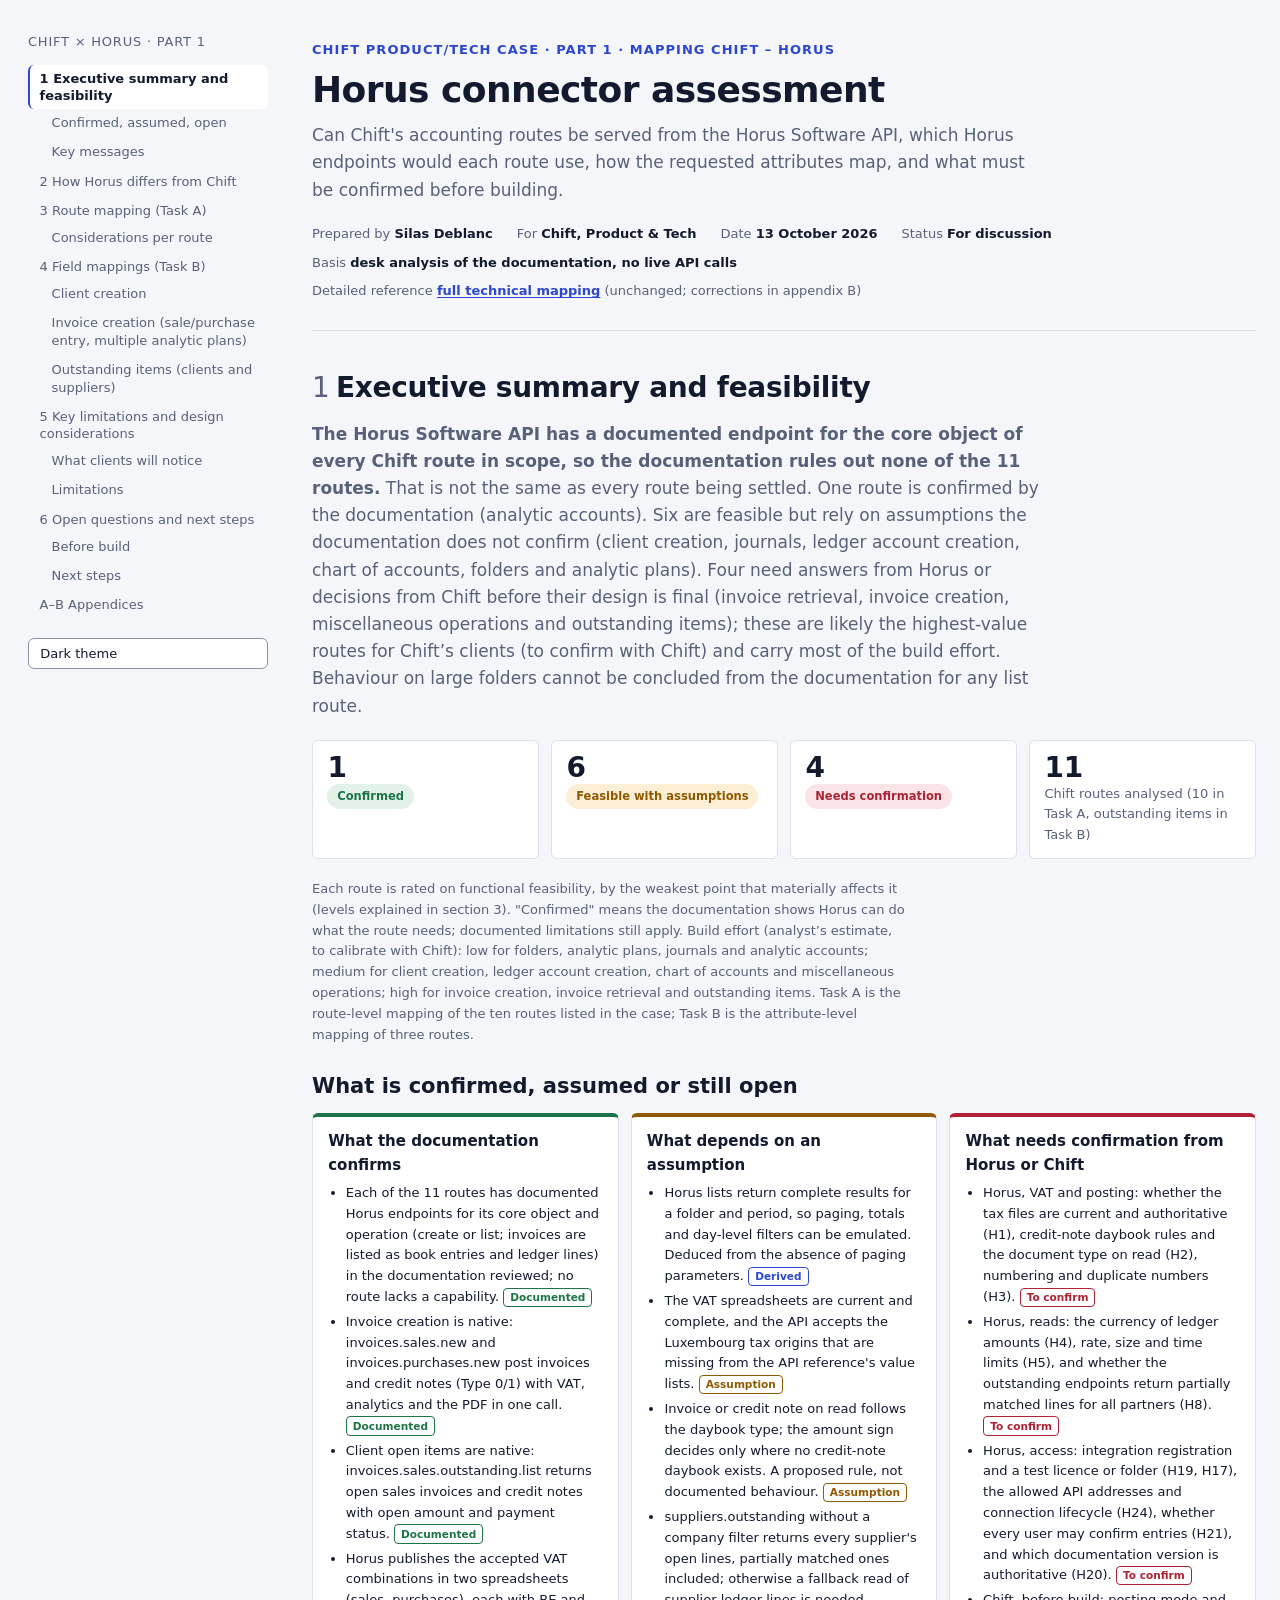
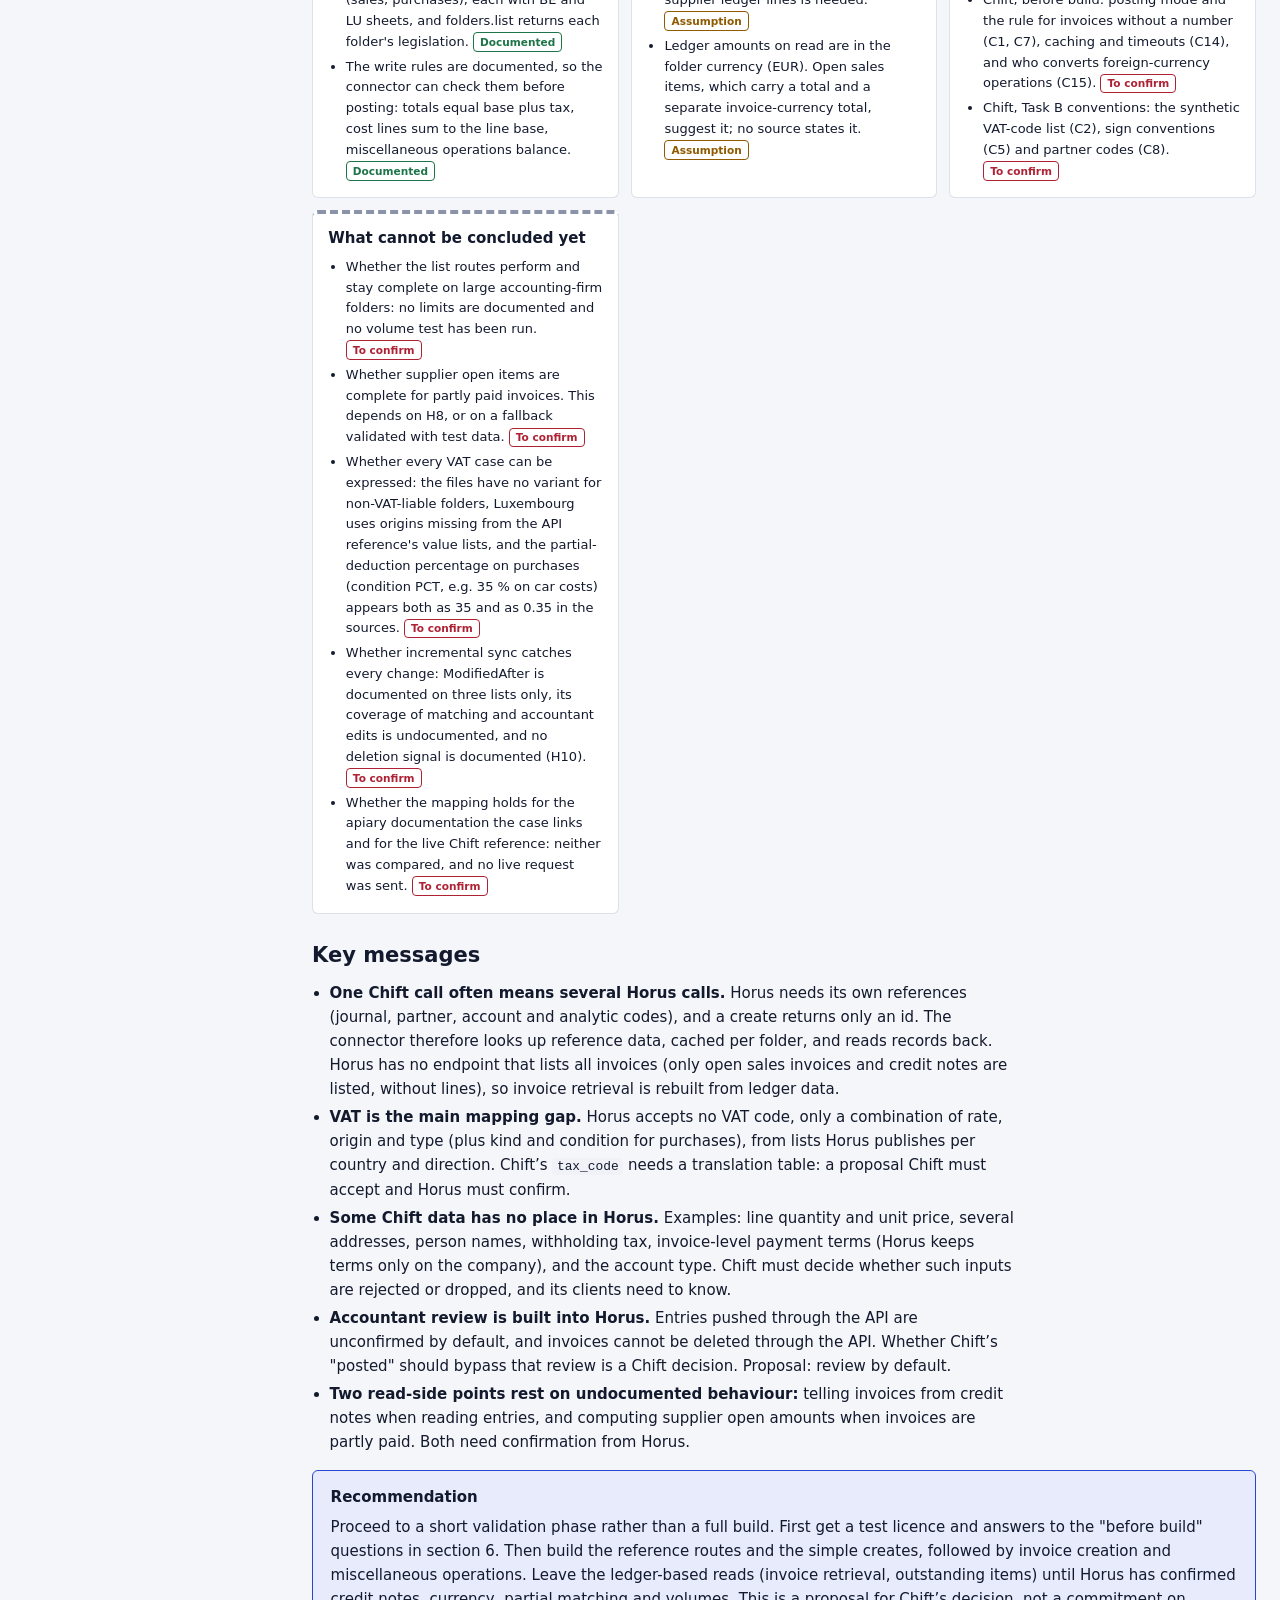
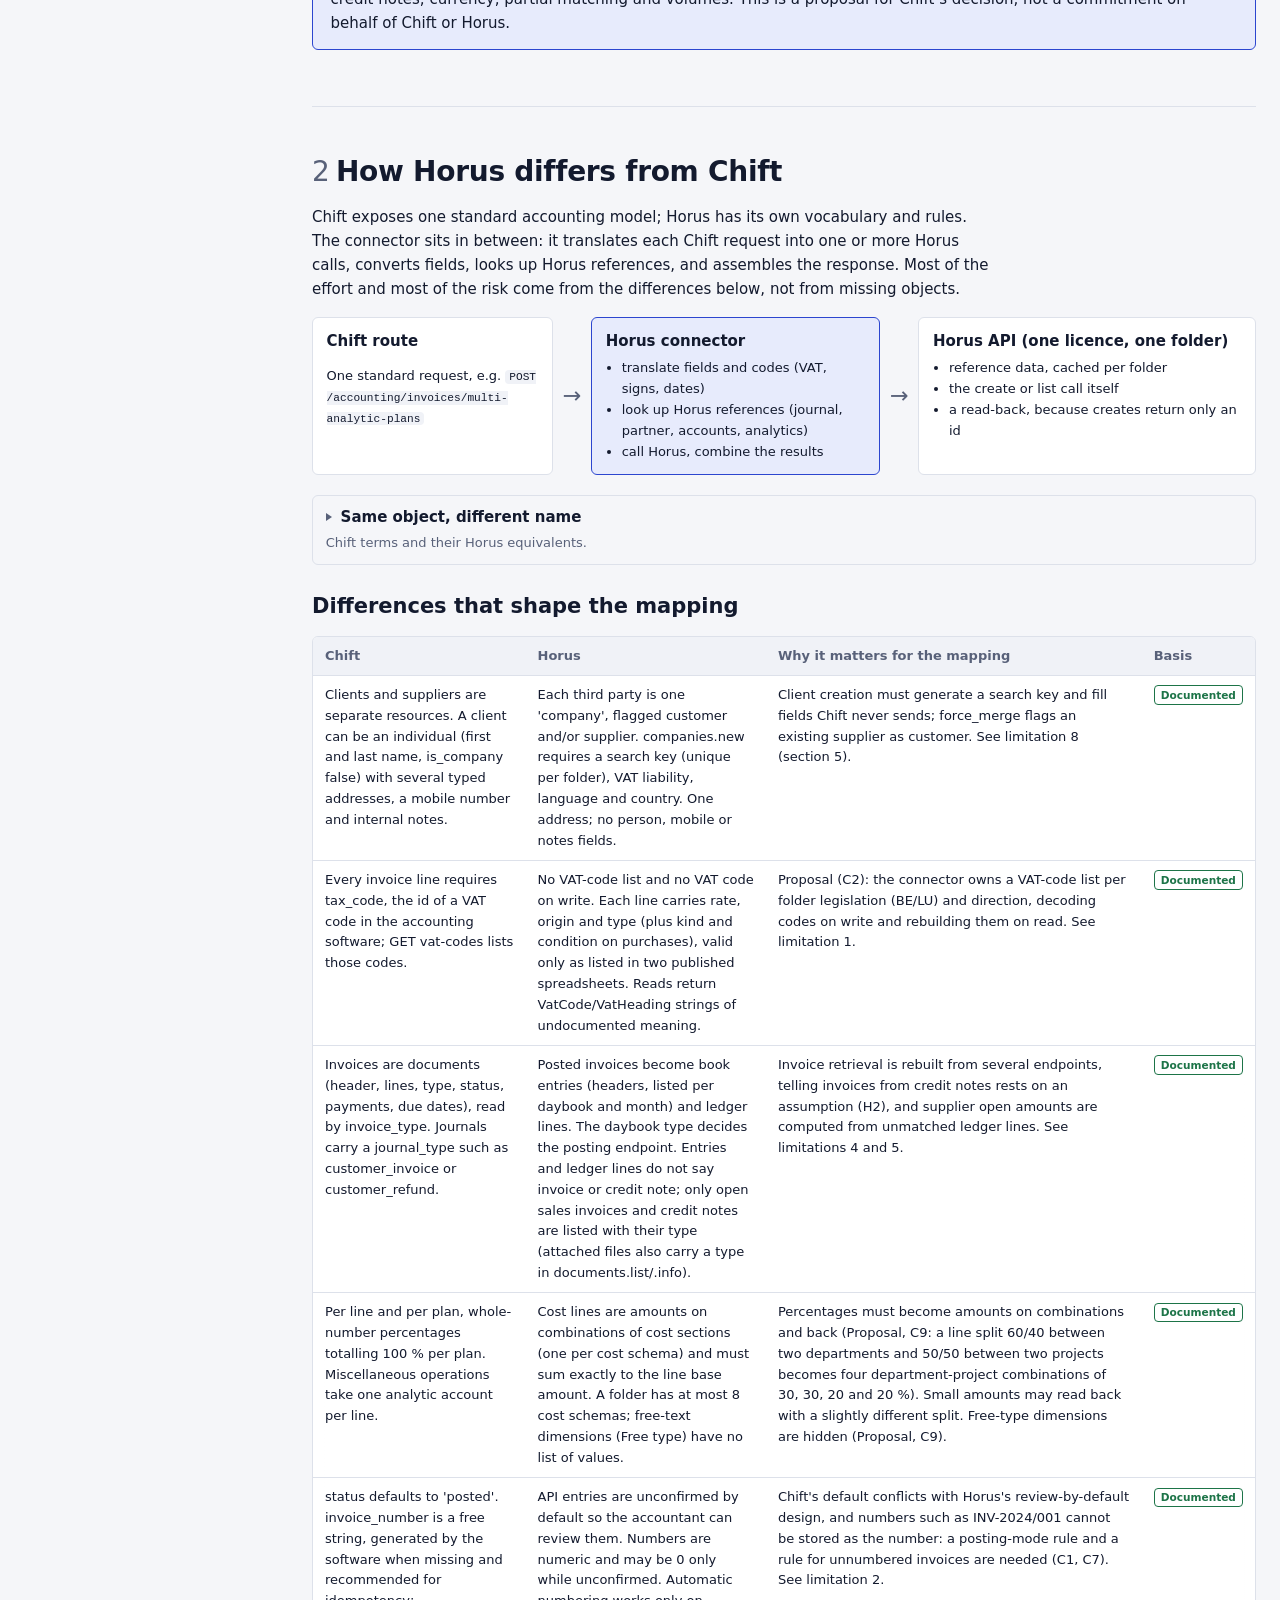
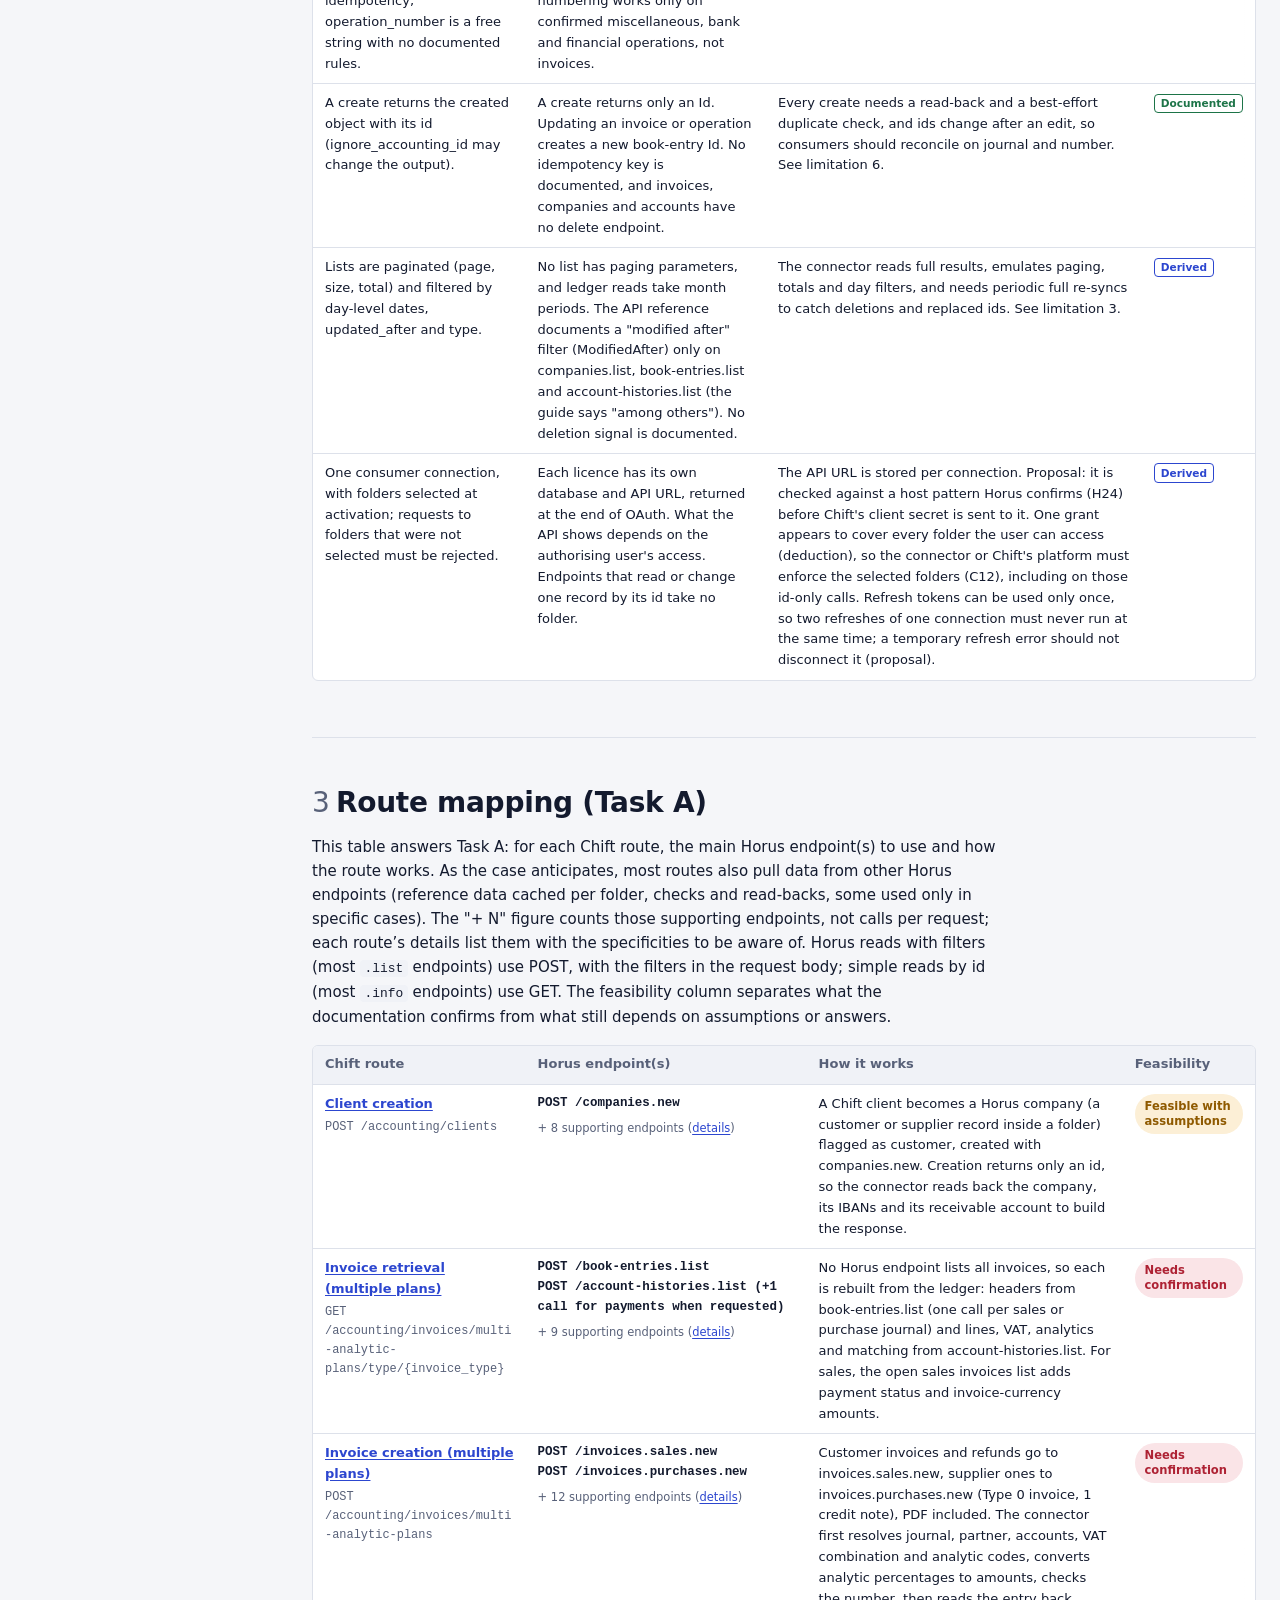
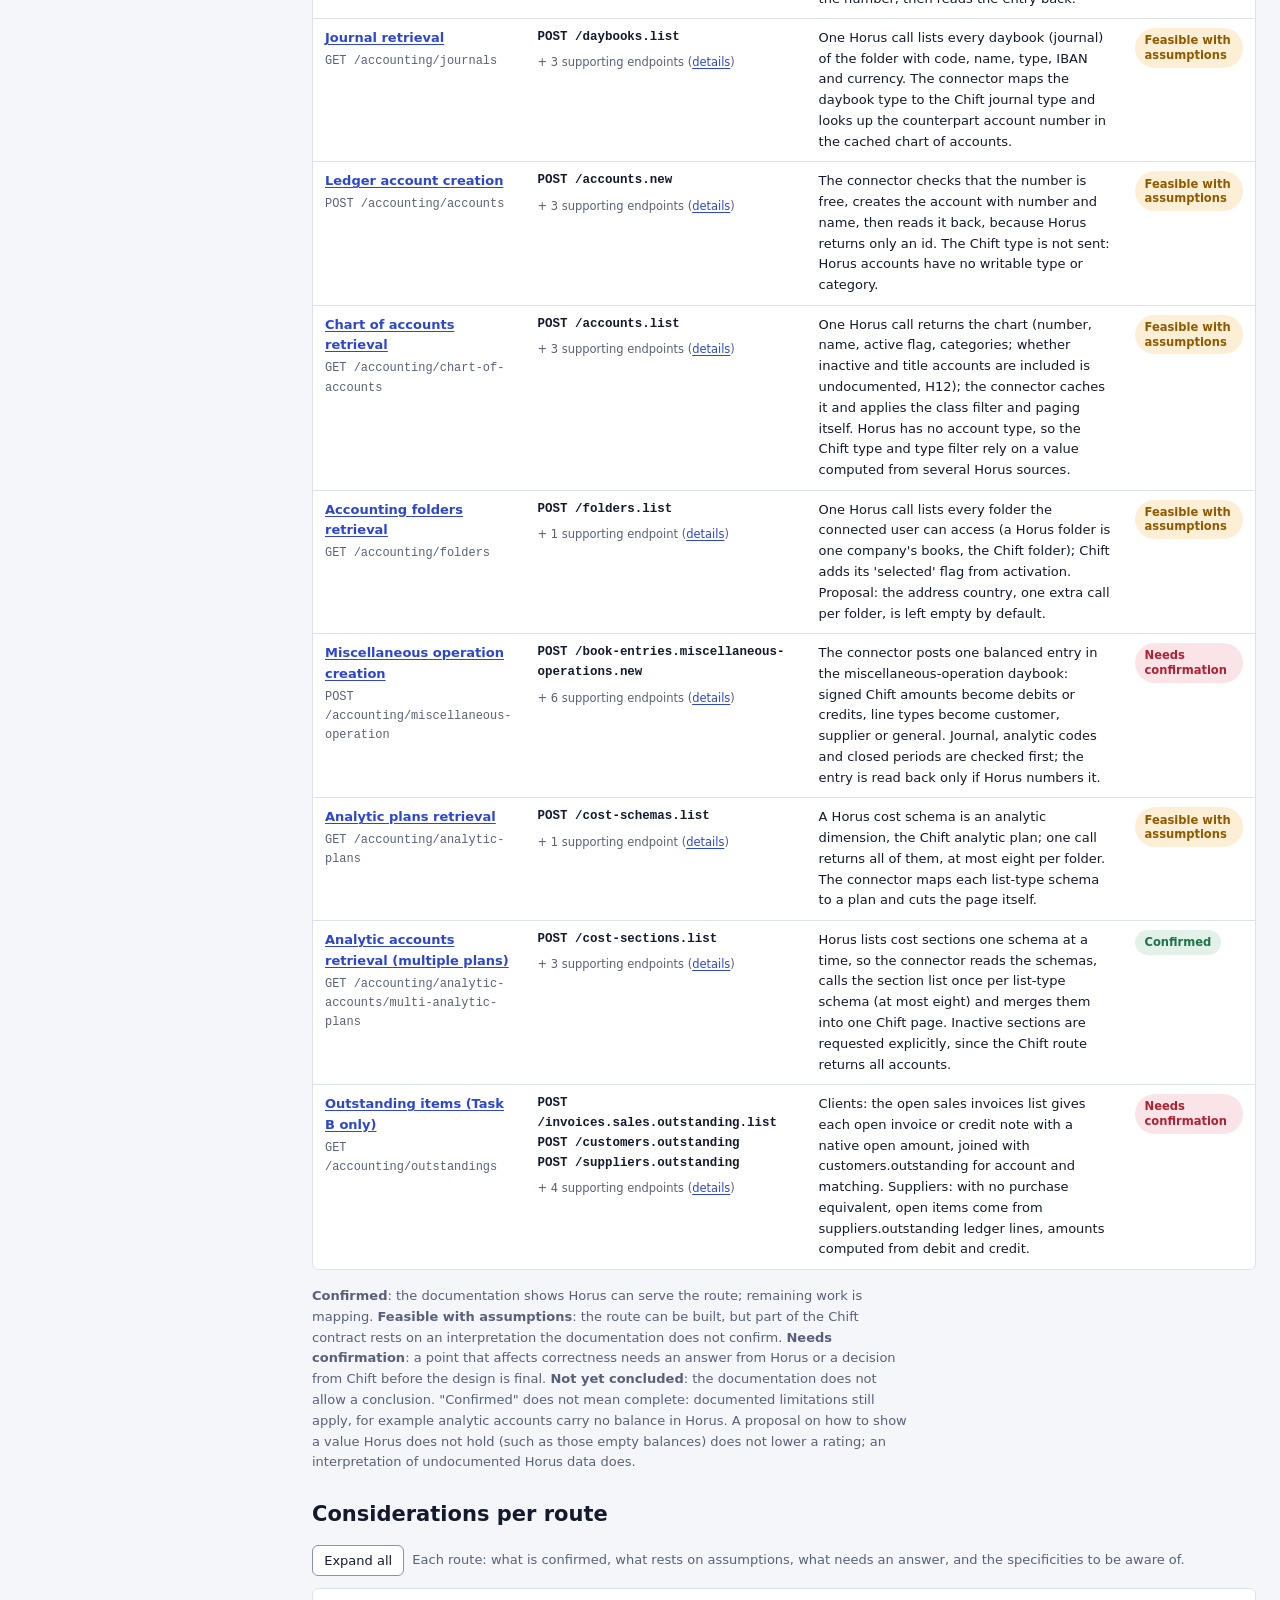
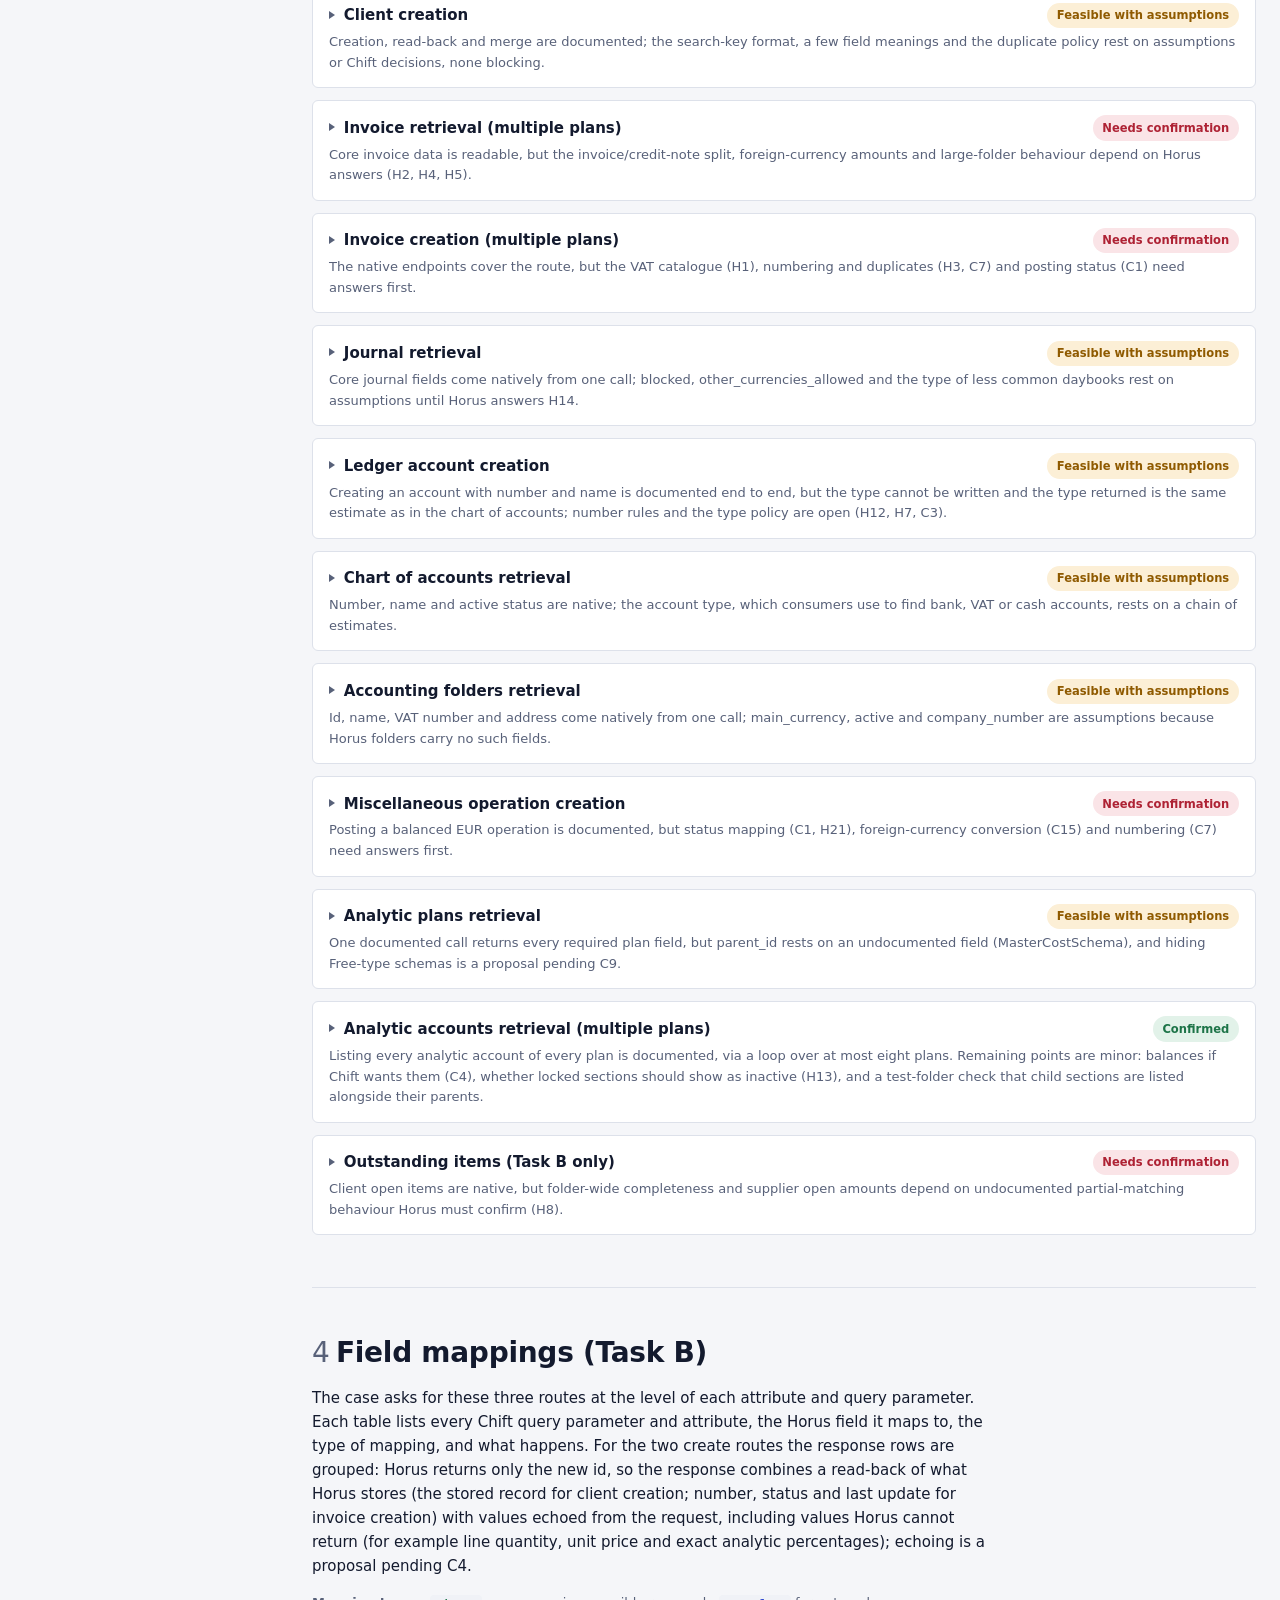
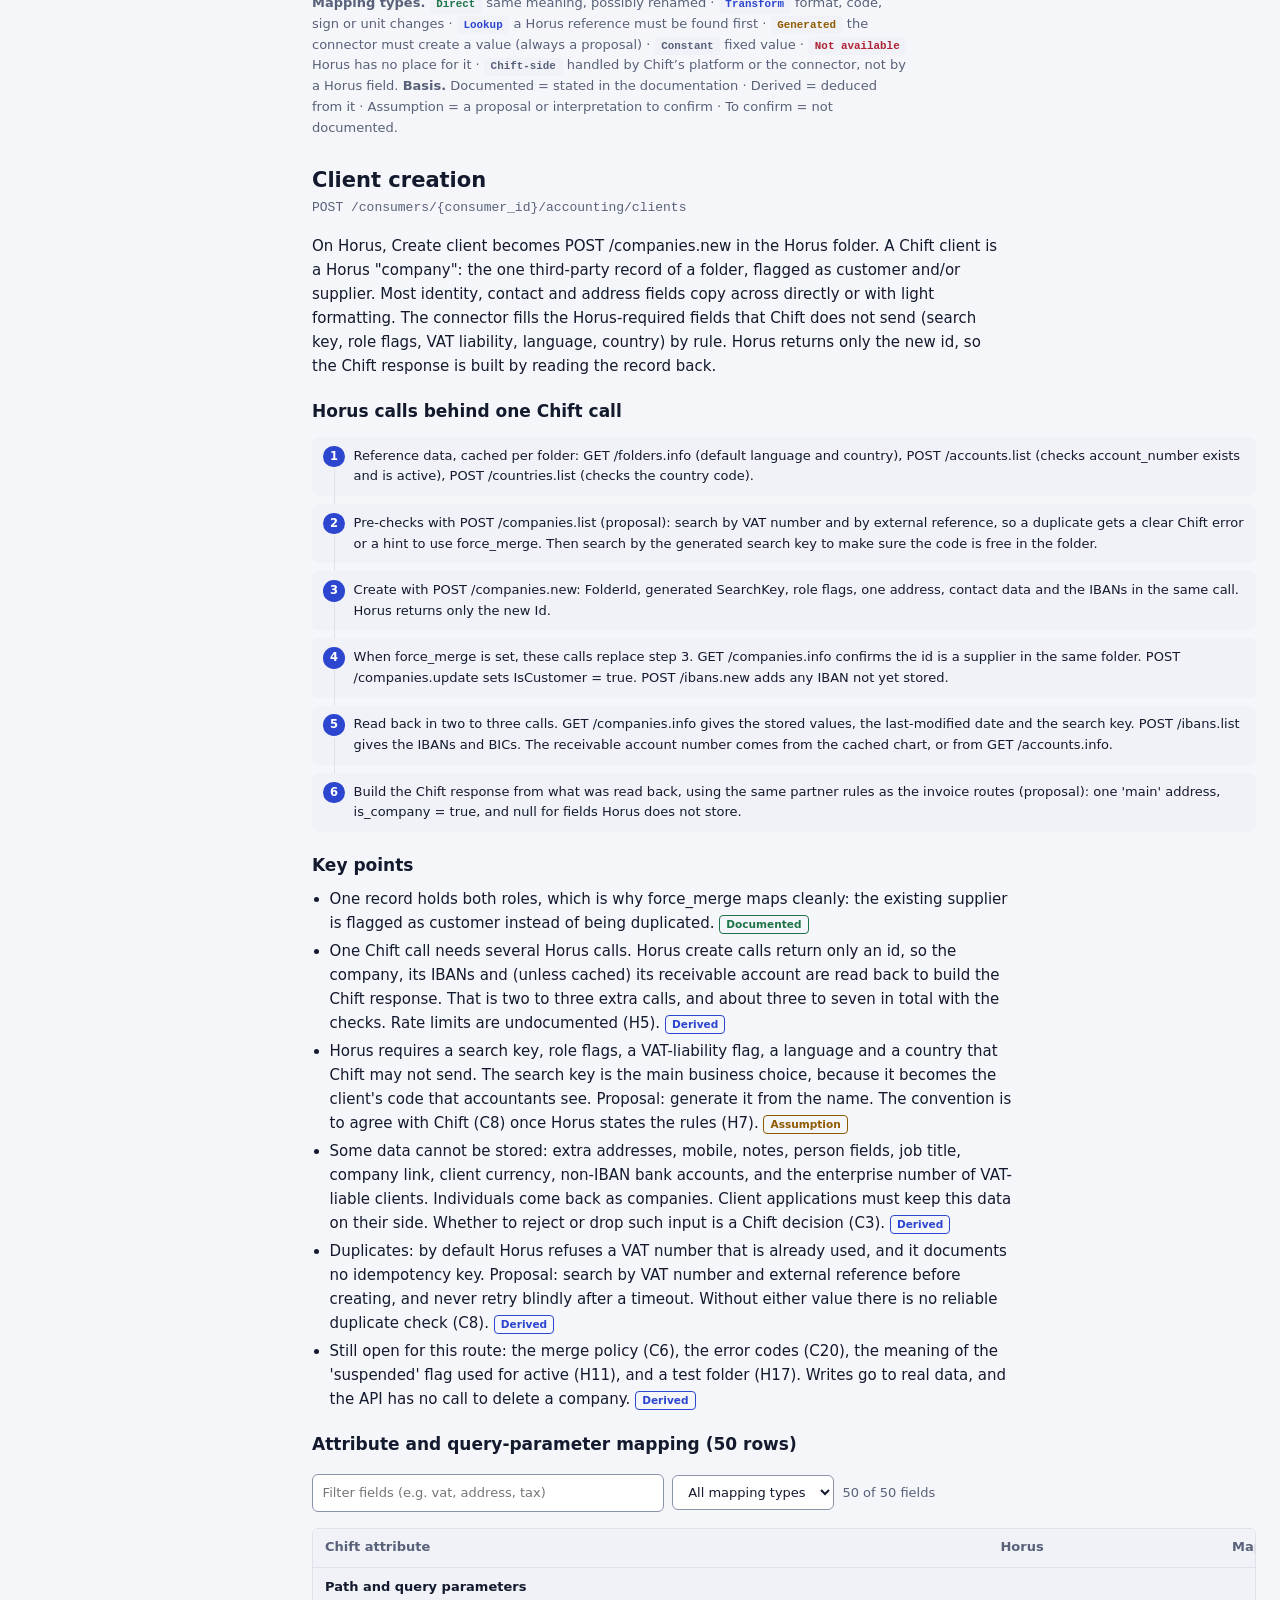
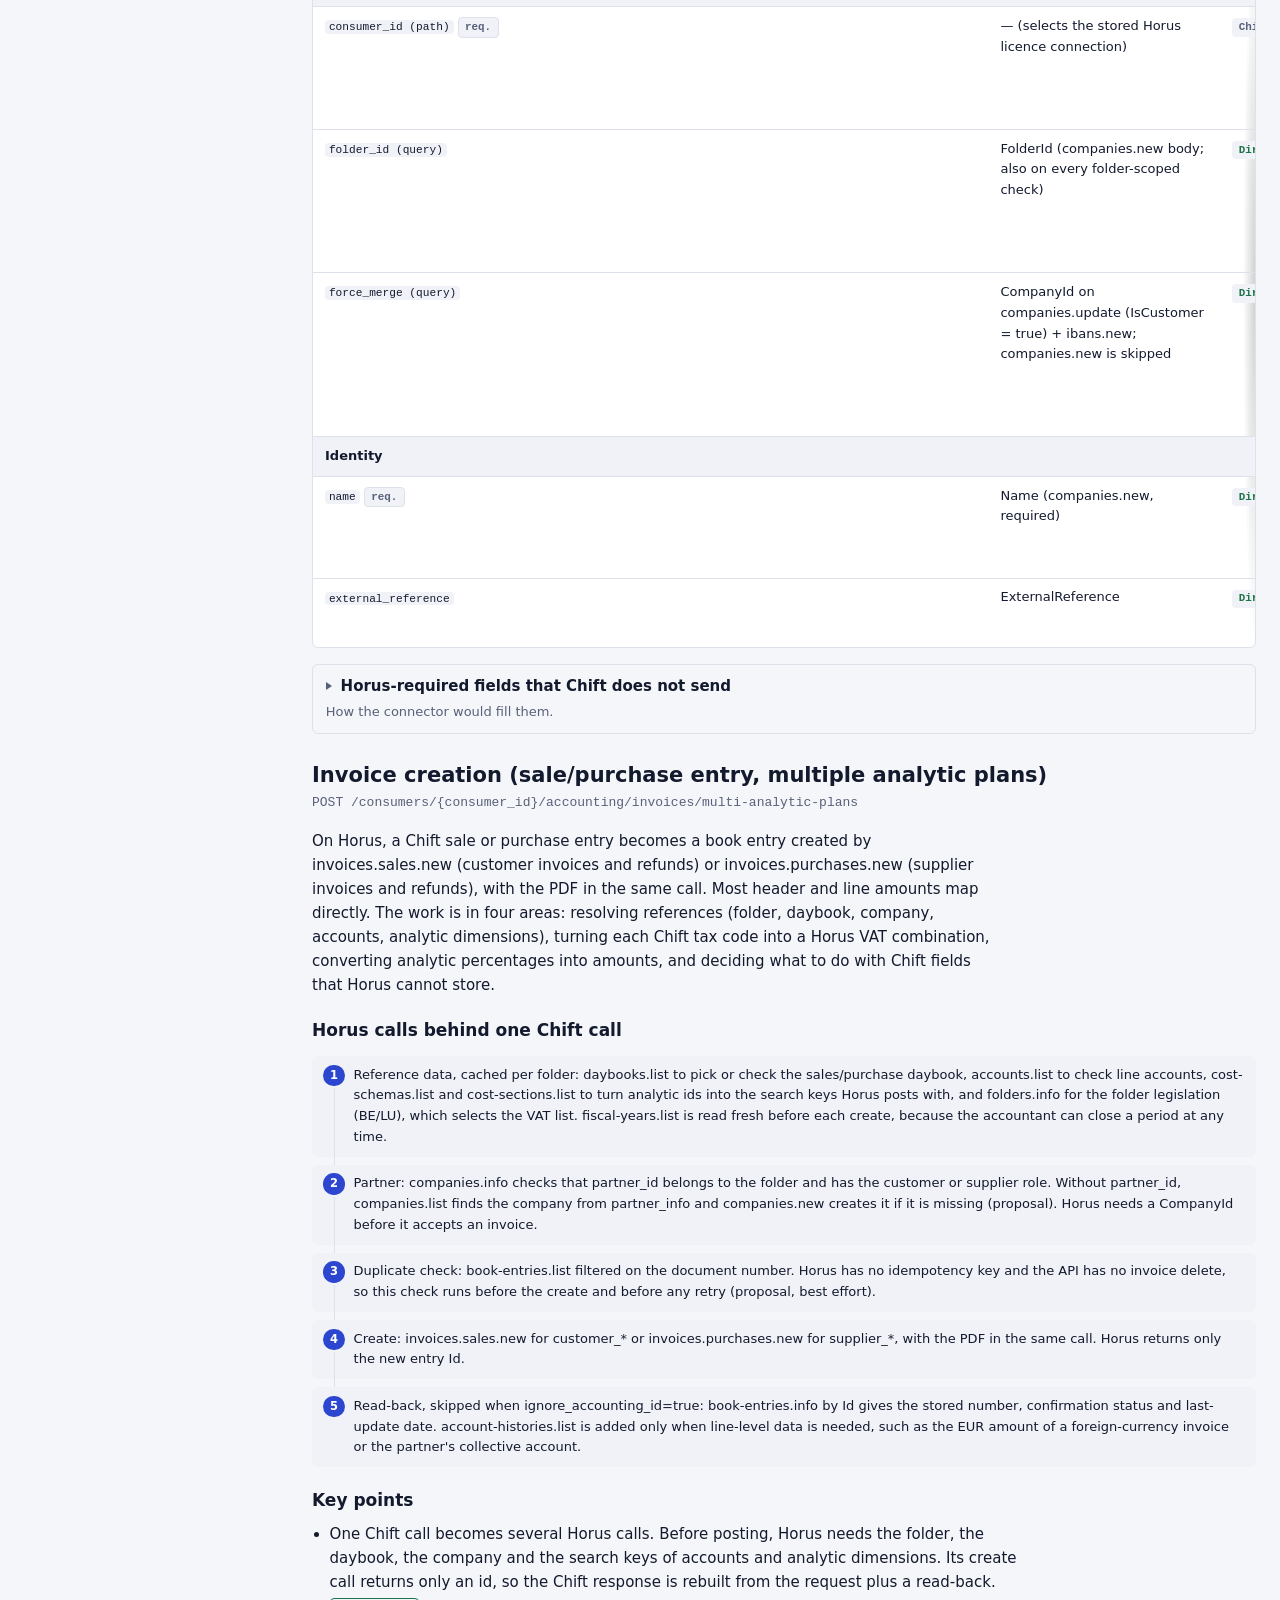
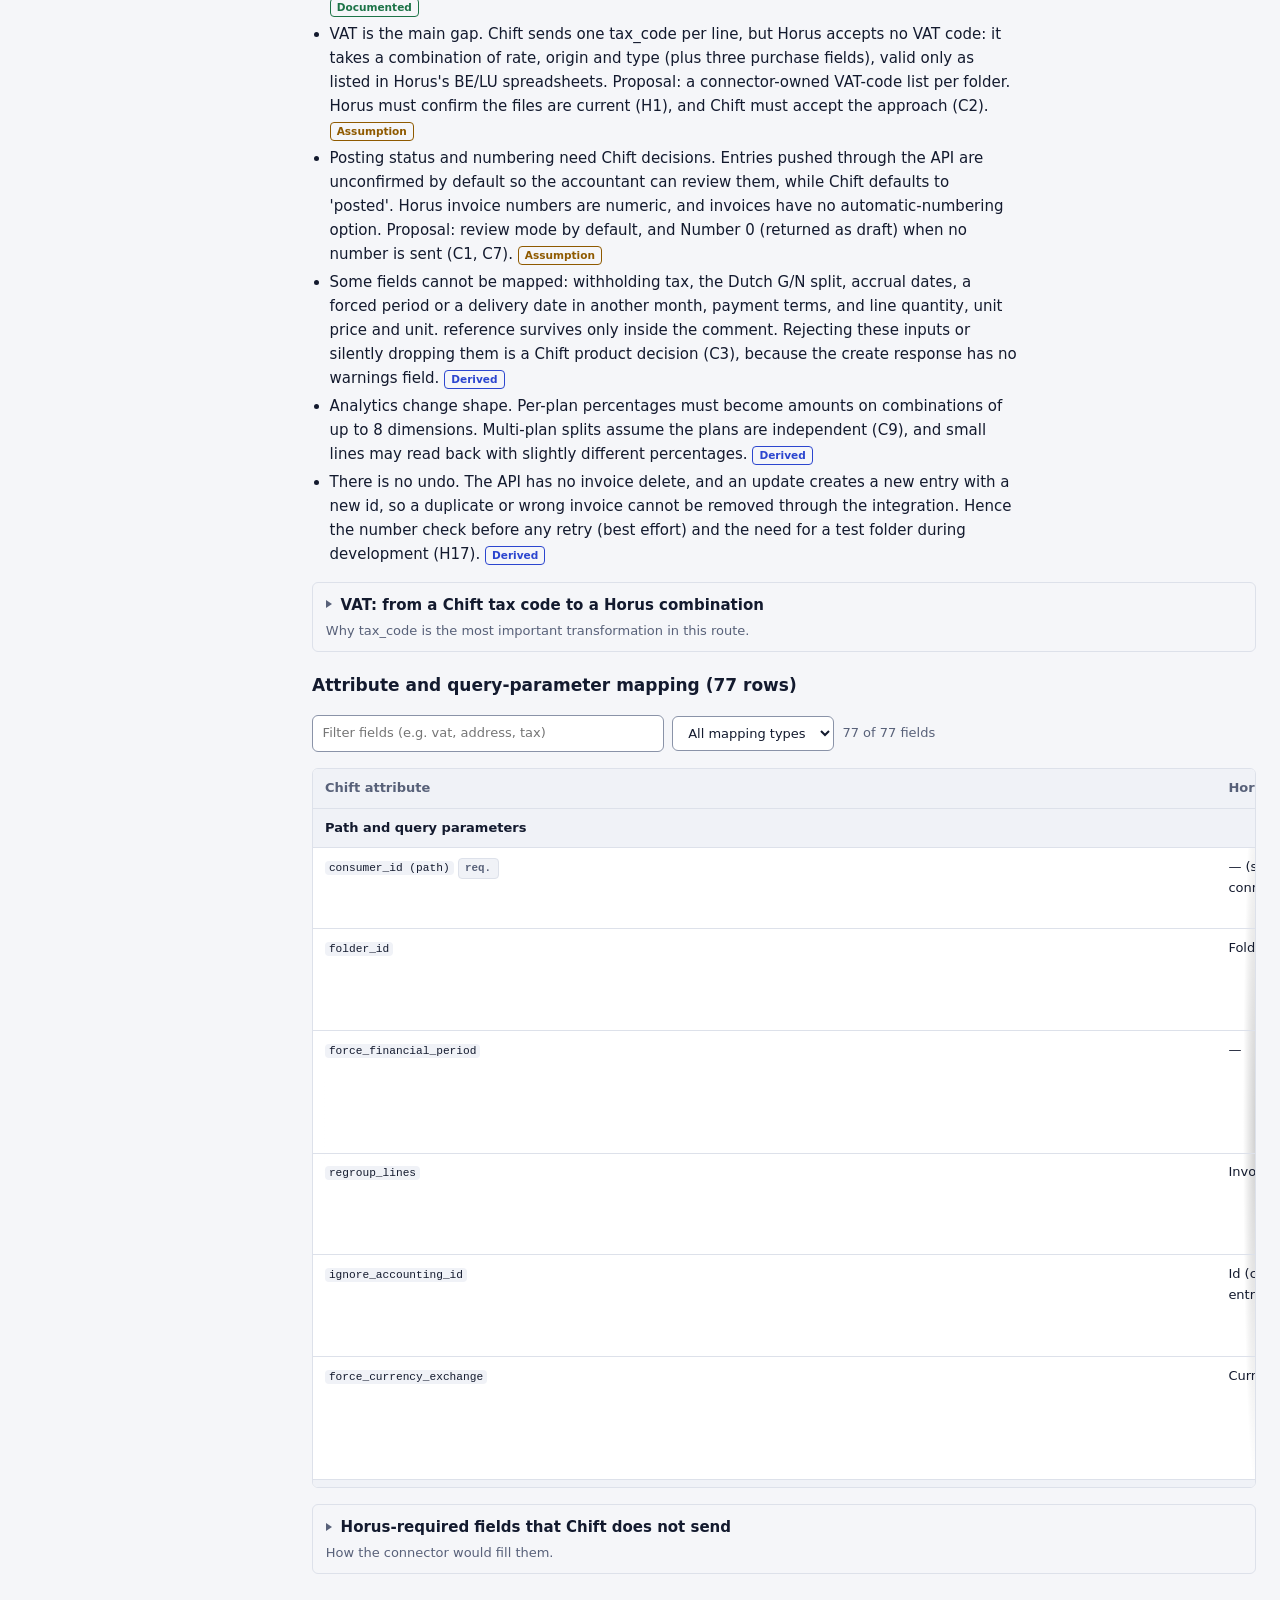
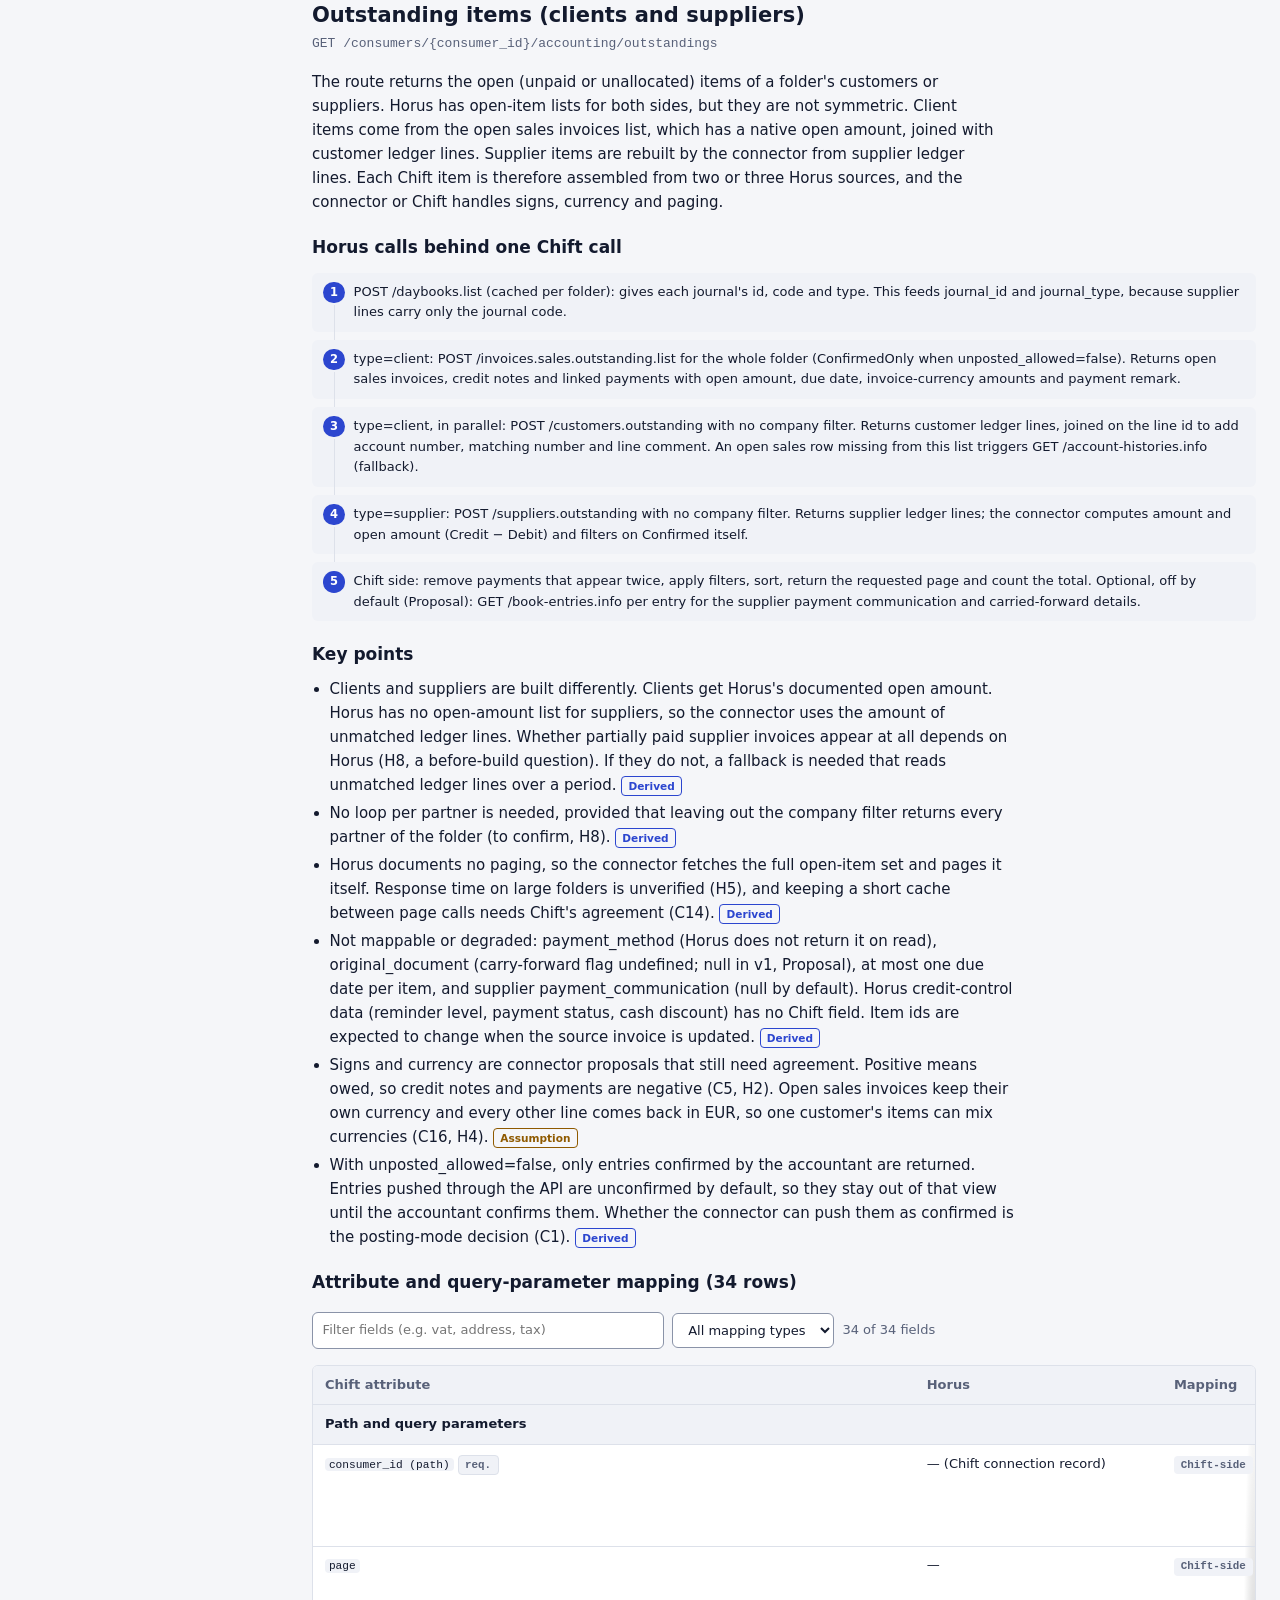
==== commit 6a61477b: "Assessment: apply regression-check fixes; align interview guide, notes and register with the final d" ====
--- a/chift-horus-case/chift_horus_connector_assessment.html
+++ b/chift-horus-case/chift_horus_connector_assessment.html
@@ -310,10 +310,10 @@
 </div><details class="route inner"><summary><span class="r-title"><span class="caret" aria-hidden="true"></span>Same object, different name</span><span class="r-line">Chift terms and their Horus equivalents.</span></summary><div class="r-body"><div class="table-wrap"><table><thead><tr><th>Chift</th><th>Horus</th></tr></thead><tbody><tr><td>Folder</td><td>Folder: one entity’s books; most calls take a <code>FolderId</code></td></tr><tr><td>Client / supplier</td><td>Company flagged <code>IsCustomer</code> / <code>IsSupplier</code>; one record can be both</td></tr><tr><td>Journal</td><td>Daybook; its type decides which endpoint can post into it</td></tr><tr><td>Ledger account</td><td>Account, referenced by its search key (usually the account number)</td></tr><tr><td>Analytic plan / analytic account</td><td>Cost schema / cost section (at most 8 schemas per folder)</td></tr><tr><td>Sale or purchase entry</td><td>Book entry created by <code>invoices.sales.new</code> / <code>invoices.purchases.new</code> (Type 0 invoice, 1 credit note)</td></tr><tr><td>Miscellaneous operation</td><td>Miscellaneous-operation book entry (debits equal credits)</td></tr><tr><td>Outstanding item</td><td>Ledger line not matched yet, or open sales invoice</td></tr><tr><td>VAT code</td><td>No VAT-code entity: a combination of rate, origin and type (Proposal: a connector-built list, C2)</td></tr><tr><td>Posted / draft</td><td>Confirmed true / false (the pairing is a proposal, C1)</td></tr></tbody></table></div></div></details><h3 id="diff-table">Differences that shape the mapping</h3><div class="table-wrap"><table><thead><tr><th>Chift</th><th>Horus</th><th>Why it matters for the mapping</th><th>Basis</th></tr></thead><tbody><tr><td>Clients and suppliers are separate resources. A client can be an individual (first and last name, is_company false) with several typed addresses, a mobile number and internal notes.</td><td>Each third party is one &#x27;company&#x27;, flagged customer and/or supplier. companies.new requires a search key (unique per folder), VAT liability, language and country. One address; no person, mobile or notes fields.</td><td>Client creation must generate a search key and fill fields Chift never sends; force_merge flags an existing supplier as customer. See limitation 8 (section 5).</td><td><span class="lbl lbl-F" title="Documented">Documented</span></td></tr><tr><td>Every invoice line requires tax_code, the id of a VAT code in the accounting software; GET vat-codes lists those codes.</td><td>No VAT-code list and no VAT code on write. Each line carries rate, origin and type (plus kind and condition on purchases), valid only as listed in two published spreadsheets. Reads return VatCode/VatHeading strings of undocumented meaning.</td><td>Proposal (C2): the connector owns a VAT-code list per folder legislation (BE/LU) and direction, decoding codes on write and rebuilding them on read. See limitation 1.</td><td><span class="lbl lbl-F" title="Documented">Documented</span></td></tr><tr><td>Invoices are documents (header, lines, type, status, payments, due dates), read by invoice_type. Journals carry a journal_type such as customer_invoice or customer_refund.</td><td>Posted invoices become book entries (headers, listed per daybook and month) and ledger lines. The daybook type decides the posting endpoint. Entries and ledger lines do not say invoice or credit note; only open sales invoices and credit notes are listed with their type (attached files also carry a type in documents.list/.info).</td><td>Invoice retrieval is rebuilt from several endpoints, telling invoices from credit notes rests on an assumption (H2), and supplier open amounts are computed from unmatched ledger lines. See limitations 4 and 5.</td><td><span class="lbl lbl-F" title="Documented">Documented</span></td></tr><tr><td>Per line and per plan, whole-number percentages totalling 100 % per plan. Miscellaneous operations take one analytic account per line.</td><td>Cost lines are amounts on combinations of cost sections (one per cost schema) and must sum exactly to the line base amount. A folder has at most 8 cost schemas; free-text dimensions (Free type) have no list of values.</td><td>Percentages must become amounts on combinations and back (Proposal, C9: a line split 60/40 between two departments and 50/50 between two projects becomes four department-project combinations of 30, 30, 20 and 20 %). Small amounts may read back with a slightly different split. Free-type dimensions are hidden (Proposal, C9).</td><td><span class="lbl lbl-F" title="Documented">Documented</span></td></tr><tr><td>status defaults to &#x27;posted&#x27;. invoice_number is a free string, generated by the software when missing and recommended for idempotency; operation_number is a free string with no documented rules.</td><td>API entries are unconfirmed by default so the accountant can review them. Numbers are numeric and may be 0 only while unconfirmed. Automatic numbering works only on confirmed miscellaneous, bank and financial operations, not invoices.</td><td>Chift&#x27;s default conflicts with Horus&#x27;s review-by-default design, and numbers such as INV-2024/001 cannot be stored as the number: a posting-mode rule and a rule for unnumbered invoices are needed (C1, C7). See limitation 2.</td><td><span class="lbl lbl-F" title="Documented">Documented</span></td></tr><tr><td>A create returns the created object with its id (ignore_accounting_id may change the output).</td><td>A create returns only an Id. Updating an invoice or operation creates a new book-entry Id. No idempotency key is documented, and invoices, companies and accounts have no delete endpoint.</td><td>Every create needs a read-back and a best-effort duplicate check, and ids change after an edit, so consumers should reconcile on journal and number. See limitation 6.</td><td><span class="lbl lbl-F" title="Documented">Documented</span></td></tr><tr><td>Lists are paginated (page, size, total) and filtered by day-level dates, updated_after and type.</td><td>No list has paging parameters, and ledger reads take month periods. The API reference documents a &quot;modified after&quot; filter (ModifiedAfter) only on companies.list, book-entries.list and account-histories.list (the guide says &quot;among others&quot;). No deletion signal is documented.</td><td>The connector reads full results, emulates paging, totals and day filters, and needs periodic full re-syncs to catch deletions and replaced ids. See limitation 3.</td><td><span class="lbl lbl-D" title="Derived">Derived</span></td></tr><tr><td>One consumer connection, with folders selected at activation; requests to folders that were not selected must be rejected.</td><td>Each licence has its own database and API URL, returned at the end of OAuth. What the API shows depends on the authorising user&#x27;s access. Endpoints that read or change one record by its id take no folder.</td><td>The API URL is stored per connection. Proposal: it is checked against a host pattern Horus confirms (H24) before Chift&#x27;s client secret is sent to it. One grant appears to cover every folder the user can access (deduction), so the connector or Chift&#x27;s platform must enforce the selected folders (C12), including on those id-only calls. Refresh tokens can be used only once, so two refreshes of one connection must never run at the same time; a temporary refresh error should not disconnect it (proposal).</td><td><span class="lbl lbl-D" title="Derived">Derived</span></td></tr></tbody></table></div>
 </section>
 <section class="block" id="routes"><h2><span class="sec-num">3</span>Route mapping (Task A)</h2>
-<p>This table answers Task A: for each Chift route, the main Horus endpoint(s) to use and how the route works. As the case anticipates, most routes also pull data from other Horus endpoints (reference data cached per folder, checks and read-backs, some used only in specific cases). The "+ N" figure counts those supporting endpoints, not calls per request; each route’s details list them with the specificities to be aware of. Horus reads with filters (most <code>.list</code> endpoints) use POST, with the filters in the request body; simple reads by id (<code>.info</code>) use GET. The feasibility column separates what the documentation confirms from what still depends on assumptions or answers.</p><div class="table-wrap"><table class="overview-table"><thead><tr><th>Chift route</th><th>Horus endpoint(s)</th><th>How it works</th><th>Feasibility</th></tr></thead><tbody><tr><td><a href="#rt-0"><b>Client creation</b></a><span class="sub mono">POST /accounting/clients</span></td><td class="eps"><b>POST /companies.new</b><span class="sub">+ 8 supporting endpoints (<a href="#rt-0">details</a>)</span></td><td>A Chift client becomes a Horus company (a customer or supplier record inside a folder) flagged as customer, created with companies.new. Creation returns only an id, so the connector reads back the company, its IBANs and its receivable account to build the response.</td><td><span class="fz fz-ass">Feasible with assumptions</span></td></tr><tr><td><a href="#rt-1"><b>Invoice retrieval (multiple plans)</b></a><span class="sub mono">GET /accounting/invoices/multi-analytic-plans/type/{invoice_type}</span></td><td class="eps"><b>POST /book-entries.list</b><br><b>POST /account-histories.list (+1 call for payments when requested)</b><span class="sub">+ 8 supporting endpoints (<a href="#rt-1">details</a>)</span></td><td>No Horus endpoint lists all invoices, so each is rebuilt from the ledger: headers from book-entries.list (one call per sales or purchase journal) and lines, VAT, analytics and matching from account-histories.list. For sales, the open sales invoices list adds payment status and invoice-currency amounts.</td><td><span class="fz fz-conf">Needs confirmation</span></td></tr><tr><td><a href="#rt-2"><b>Invoice creation (multiple plans)</b></a><span class="sub mono">POST /accounting/invoices/multi-analytic-plans</span></td><td class="eps"><b>POST /invoices.sales.new</b><br><b>POST /invoices.purchases.new</b><span class="sub">+ 10 supporting endpoints (<a href="#rt-2">details</a>)</span></td><td>Customer invoices and refunds go to invoices.sales.new, supplier ones to invoices.purchases.new (Type 0 invoice, 1 credit note), PDF included. The connector first resolves journal, partner, accounts, VAT combination and analytic codes, converts analytic percentages to amounts, checks the number, then reads the entry back.</td><td><span class="fz fz-conf">Needs confirmation</span></td></tr><tr><td><a href="#rt-3"><b>Journal retrieval</b></a><span class="sub mono">GET /accounting/journals</span></td><td class="eps"><b>POST /daybooks.list</b><span class="sub">+ 3 supporting endpoints (<a href="#rt-3">details</a>)</span></td><td>One Horus call lists every daybook (journal) of the folder with code, name, type, IBAN and currency. The connector maps the daybook type to the Chift journal type and looks up the counterpart account number in the cached chart of accounts.</td><td><span class="fz fz-ass">Feasible with assumptions</span></td></tr><tr><td><a href="#rt-4"><b>Ledger account creation</b></a><span class="sub mono">POST /accounting/accounts</span></td><td class="eps"><b>POST /accounts.new</b><span class="sub">+ 3 supporting endpoints (<a href="#rt-4">details</a>)</span></td><td>The connector checks that the number is free, creates the account with number and name, then reads it back, because Horus returns only an id. The Chift type is not sent: Horus accounts have no writable type or category.</td><td><span class="fz fz-ass">Feasible with assumptions</span></td></tr><tr><td><a href="#rt-5"><b>Chart of accounts retrieval</b></a><span class="sub mono">GET /accounting/chart-of-accounts</span></td><td class="eps"><b>POST /accounts.list</b><span class="sub">+ 3 supporting endpoints (<a href="#rt-5">details</a>)</span></td><td>One Horus call returns the chart (number, name, active flag, categories; whether inactive and title accounts are included is undocumented, H12); the connector caches it and applies the class filter and paging itself. Horus has no account type, so the Chift type and type filter rely on a value computed from several Horus sources.</td><td><span class="fz fz-ass">Feasible with assumptions</span></td></tr><tr><td><a href="#rt-6"><b>Accounting folders retrieval</b></a><span class="sub mono">GET /accounting/folders</span></td><td class="eps"><b>POST /folders.list</b><span class="sub">+ 1 supporting endpoint (<a href="#rt-6">details</a>)</span></td><td>One Horus call lists every folder the connected user can access (a Horus folder is one company&#x27;s books, the Chift folder); Chift adds its &#x27;selected&#x27; flag from activation. Proposal: the address country, one extra call per folder, is left empty by default.</td><td><span class="fz fz-ass">Feasible with assumptions</span></td></tr><tr><td><a href="#rt-7"><b>Miscellaneous operation creation</b></a><span class="sub mono">POST /accounting/miscellaneous-operation</span></td><td class="eps"><b>POST /book-entries.miscellaneous-operations.new</b><span class="sub">+ 6 supporting endpoints (<a href="#rt-7">details</a>)</span></td><td>The connector posts one balanced entry in the miscellaneous-operation daybook: signed Chift amounts become debits or credits, line types become customer, supplier or general. Journal, analytic codes and closed periods are checked first; the entry is read back only if Horus numbers it.</td><td><span class="fz fz-conf">Needs confirmation</span></td></tr><tr><td><a href="#rt-8"><b>Analytic plans retrieval</b></a><span class="sub mono">GET /accounting/analytic-plans</span></td><td class="eps"><b>POST /cost-schemas.list</b><span class="sub">+ 1 supporting endpoint (<a href="#rt-8">details</a>)</span></td><td>A Horus cost schema is an analytic dimension, the Chift analytic plan; one call returns all of them, at most eight per folder. The connector maps each list-type schema to a plan and cuts the page itself.</td><td><span class="fz fz-ass">Feasible with assumptions</span></td></tr><tr><td><a href="#rt-9"><b>Analytic accounts retrieval (multiple plans)</b></a><span class="sub mono">GET /accounting/analytic-accounts/multi-analytic-plans</span></td><td class="eps"><b>POST /cost-sections.list</b><span class="sub">+ 3 supporting endpoints (<a href="#rt-9">details</a>)</span></td><td>Horus lists cost sections one schema at a time, so the connector reads the schemas, calls the section list once per list-type schema (at most eight) and merges them into one Chift page. Inactive sections are requested explicitly, since the Chift route returns all accounts.</td><td><span class="fz fz-ok">Confirmed</span></td></tr><tr><td><a href="#rt-10"><b>Outstanding items (Task B only)</b></a><span class="sub mono">GET /accounting/outstandings</span></td><td class="eps"><b>POST /invoices.sales.outstanding.list</b><br><b>POST /customers.outstanding</b><br><b>POST /suppliers.outstanding</b><span class="sub">+ 4 supporting endpoints (<a href="#rt-10">details</a>)</span></td><td>Clients: the open sales invoices list gives each open invoice or credit note with a native open amount, joined with customers.outstanding for account and matching. Suppliers: with no purchase equivalent, open items come from suppliers.outstanding ledger lines, amounts computed from debit and credit.</td><td><span class="fz fz-conf">Needs confirmation</span></td></tr></tbody></table></div><p class="small"><b>Confirmed</b>: the documentation shows Horus can serve the route; remaining work is mapping. <b>Feasible with assumptions</b>: the route can be built, but part of the Chift contract rests on an interpretation the documentation does not confirm. <b>Needs confirmation</b>: a point that affects correctness needs an answer from Horus or a decision from Chift before the design is final. <b>Not yet concluded</b>: the documentation does not allow a conclusion. "Confirmed" does not mean complete: documented limitations still apply, for example analytic accounts carry no balance in Horus. A proposal on how to show a value Horus does not hold (such as those empty balances) does not lower a rating; an interpretation of undocumented Horus data does.</p><h3 id="rt-details">Considerations per route</h3><div class="filters"><button class="btn" data-expand="route-cards">Expand all</button><span class="count">Each route: what is confirmed, what rests on assumptions, what needs an answer, and the specificities to be aware of.</span></div><div id="route-cards"><details class="route" id="rt-0"><summary><span class="r-title"><span class="caret" aria-hidden="true"></span>Client creation</span><span class="r-verdicts"><span class="fz fz-ass">Feasible with assumptions</span></span><span class="r-line">Creation, read-back and merge are documented; the search-key format, a few field meanings and the duplicate policy rest on assumptions or Chift decisions, none blocking.</span></summary><div class="r-body"><h4>Horus endpoints</h4><ul class="endpoint-list plain"><li><span class="ep"><b>POST /companies.new</b></span> <span class="sub">main</span></li><li><span class="ep">GET /companies.info (read back created client)</span></li><li><span class="ep">POST /ibans.list (read back bank accounts)</span></li><li><span class="ep">POST /accounts.list (receivable account check, cached)</span></li><li><span class="ep">POST /companies.list (duplicate and free-code checks)</span></li><li><span class="ep">POST /companies.update (force_merge: supplier becomes customer)</span></li><li><span class="ep">POST /ibans.new (force_merge: add IBANs)</span></li><li><span class="ep">GET /folders.info (default language and country, cached)</span></li><li><span class="ep">POST /countries.list (country code check, cached)</span></li></ul><h4>What the documentation confirms</h4><p>companies.new needs folder, search key, name, role and VAT-liable flags, language and country; it takes VAT number, one address, contacts, IBANs and receivable account, and returns only the id. A duplicate VAT number is refused by default; companies.update is partial.</p><h4>Specificities to be aware of</h4><ul class="tight"><li>A Horus &#x27;company&#x27; is a customer or supplier inside a folder, not the Chift company or folder. One record can hold both roles, hence force_merge. <span class="lbl lbl-F" title="Documented">Documented</span></li><li>Horus requires a search key (the third-party code accountants see) that Chift does not send; the connector must generate one per folder. Proposal: derive it from the name (C8). <span class="lbl lbl-A" title="Assumption">Assumption</span></li><li>A VAT number already used by another company is refused by default (AllowDuplicateVatNumber=false), so a client that already exists as a supplier should go through force_merge rather than a duplicate company. <span class="lbl lbl-D" title="Derived">Derived</span></li><li>No idempotency key and no company delete endpoint: a blind retry can leave an undeletable duplicate, so the connector searches before retrying. <span class="lbl lbl-D" title="Derived">Derived</span></li></ul><h4>What Horus cannot provide</h4><ul class="tight"><li>One address per company: extra invoice or delivery addresses are lost.</li><li>mobile, internal_notes, first_name, last_name, function, company_id: no field; dropped and returned null. Currency is read-only.</li><li>is_company=false: no company/individual flag, so every client comes back as a company.</li><li>Enterprise number of a VAT-liable client, and non-IBAN bank accounts, cannot be stored.</li></ul><div class="cols3"><div><h4>Depends on an assumption</h4><ul class="tight"><li>Proposal (C8): search key generated from the name, numeric suffix on collision (Horus rules undocumented); missing language and country taken from folder defaults.</li><li>Undocumented field use: active=false as CustomerActivitySuspended; a non-VAT-liable client&#x27;s company_number as VatNumber; phone and website read back from ContactPhone and ContactWebsite.</li><li>Proposal: duplicates are caught by a pre-check on VAT number and external reference, since Horus documents no idempotency key.</li></ul></div><div><h4>Needs confirmation</h4><ul class="tight"><li>Horus: search-key rules and duplicate-key error (H7, H6); meaning of CustomerActivitySuspended, how an enterprise number is written, default receivable account (H11).</li><li>Horus: is the duplicate-VAT check per folder, and does it ignore spaces and dots (H25)?</li><li>Chift: search-key convention, duplicate behaviour, force_merge policy, and whether unstorable fields or extra addresses are rejected or dropped (C8, C6, C3).</li></ul></div><div><h4>Not yet concluded</h4><ul class="tight"><li>Whether a timed-out create can still be committed later; until known, the check before a retry is best effort (H3).</li><li>Whether companies.list can include IBANs and the receivable account in one call, shortening the read-back (H15).</li></ul></div></div></div></details><details class="route" id="rt-1"><summary><span class="r-title"><span class="caret" aria-hidden="true"></span>Invoice retrieval (multiple plans)</span><span class="r-verdicts"><span class="fz fz-conf">Needs confirmation</span></span><span class="r-line">Core invoice data is readable, but the invoice/credit-note split, foreign-currency amounts and large-folder behaviour depend on Horus answers (H2, H4, H5).</span></summary><div class="r-body"><h4>Horus endpoints</h4><ul class="endpoint-list plain"><li><span class="ep"><b>POST /book-entries.list</b></span> <span class="sub">main</span></li><li><span class="ep"><b>POST /account-histories.list (+1 call for payments when requested)</b></span> <span class="sub">main</span></li><li><span class="ep">POST /daybooks.list (sales or purchase journals, cached)</span></li><li><span class="ep">POST /invoices.sales.outstanding.list (sales: payment status, invoice currency)</span></li><li><span class="ep">POST /fiscal-years.list (default period, cached)</span></li><li><span class="ep">GET /folders.info (legislation for VAT codes, cached)</span></li><li><span class="ep">POST /cost-schemas.list, /cost-sections.list (analytics lookup, cached)</span></li><li><span class="ep">POST /accounts.list (partner account number, cached)</span></li><li><span class="ep">POST /companies.list (partner info fallback, cached)</span></li><li><span class="ep">GET /book-entries.info (changed entries, incremental reads)</span></li></ul><h4>What the documentation confirms</h4><p>Pushed invoices become book entries in their daybook. book-entries.list gives headers per daybook and month period, account-histories.list gives lines with VAT, analytics and matching (both accept ModifiedAfter); the open sales list adds open amount, payment status, invoice currency.</p><h4>Specificities to be aware of</h4><ul class="tight"><li>Query parameters shape the calls: date_from/date_to become the month window Horus requires (StartMonth/EndMonth) and are re-filtered to the day; journal_ids choose the daybooks read, one header call each; include_payments adds one ledger call; include_partner_info adds none, because book-entries.list can return the partners in the same response (Include = CompanyDetail.Company). The ledger-line call is made even when include_invoice_lines=false: payment status, due dates and currency come from the partner line. <span class="lbl lbl-D" title="Derived">Derived</span></li><li>Updating an invoice creates a new book entry with a new id, so stored ids stop working; reconcile on journal plus number. <span class="lbl lbl-F" title="Documented">Documented</span></li><li>Paging, day-level dates, payment_status and approval_status have no Horus parameter and are emulated; updated_after still reads a month window and misses deletions, so periodic full re-sync is needed. <span class="lbl lbl-D" title="Derived">Derived</span></li><li>There is no purchase-side open-invoice list, so purchase payment status comes only from matching on the ledger. <span class="lbl lbl-D" title="Derived">Derived</span></li></ul><h4>What Horus cannot provide</h4><ul class="tight"><li>Line quantity, unit price and unit: not stored; lines return quantity 1 and unit price equal to the line amount.</li><li>delivery_date, payment_term_id, payment_method_id, withholding_tax and partner first and last names: no field on read; returned null.</li><li>No &#x27;cancelled&#x27; status or approval workflow: approval_status stays &#x27;unknown&#x27; unless Chift accepts Horus &#x27;Verified&#x27; (C18).</li><li>Purchase VAT kind is not returned, so some tax_codes are null. Ledger lines carry a currency code and rate, but whether their amounts are in EUR or in that currency is undocumented (H4).</li></ul><div class="cols3"><div><h4>Depends on an assumption</h4><ul class="tight"><li>Proposal (H2, C2): invoice or credit note is decided by journal type; tax_code is rebuilt from line VAT fields, null when ambiguous.</li><li>Proposal (H4, C16): ledger amounts are EUR, so foreign-currency invoices return in EUR unless the open sales list gives the invoice currency.</li><li>Lists return full results (no paging documented); &#x27;paid&#x27; is inferred from full matching; reference and memo are split from the header comment (H9).</li></ul></div><div><h4>Needs confirmation</h4><ul class="tight"><li>Horus: can the document type be read, and can credit notes sit in invoice journals (H2)? Currency of ledger amounts and CurrencyRate direction (H4)?</li><li>Horus: limits on result size, period and request rate (H5); does ModifiedAfter catch payments and accountant edits (H10)?</li><li>Chift: default period, draft handling and re-sync cadence (C10, C11); acceptable misclassification (C5); invoice currency or stable EUR view (C16).</li></ul></div><div><h4>Not yet concluded</h4><ul class="tight"><li>Performance on large folders: Horus documents no limits and no request was sent; to be measured on a test folder.</li><li>How deleted or replaced invoices are detected: no deletion signal is documented; webhooks are mentioned but not documented.</li><li>Whether the open sales invoices list ever returns fully paid invoices.</li></ul></div></div></div></details><details class="route" id="rt-2"><summary><span class="r-title"><span class="caret" aria-hidden="true"></span>Invoice creation (multiple plans)</span><span class="r-verdicts"><span class="fz fz-conf">Needs confirmation</span></span><span class="r-line">The native endpoints cover the route, but the VAT catalogue (H1), numbering and duplicates (H3, C7) and posting status (C1) need answers first.</span></summary><div class="r-body"><h4>Horus endpoints</h4><ul class="endpoint-list plain"><li><span class="ep"><b>POST /invoices.sales.new</b></span> <span class="sub">main</span></li><li><span class="ep"><b>POST /invoices.purchases.new</b></span> <span class="sub">main</span></li><li><span class="ep">POST /daybooks.list (journal per invoice type, cached)</span></li><li><span class="ep">POST /accounts.list (validate line accounts, cached)</span></li><li><span class="ep">POST /cost-schemas.list, /cost-sections.list (analytic ids to codes, cached)</span></li><li><span class="ep">GET /folders.info (legislation for VAT list, cached)</span></li><li><span class="ep">POST /fiscal-years.list (closed-period check, every request)</span></li><li><span class="ep">GET /companies.info (partner folder and role check)</span></li><li><span class="ep">POST /companies.list, /companies.new (partner_info: find or create)</span></li><li><span class="ep">POST /book-entries.list (duplicate number check)</span></li><li><span class="ep">GET /book-entries.info (read back created entry)</span></li><li><span class="ep">POST /account-histories.list (line read-back, when needed)</span></li></ul><h4>What the documentation confirms</h4><p>Both endpoints take header totals, lines with VAT fields and analytics, currency, comment and an optional file. Horus checks that totals add up and accepts only its published tax combinations. Entries are unconfirmed by default; create returns only the id.</p><h4>Specificities to be aware of</h4><ul class="tight"><li>VAT is the main risk: Horus accepts no VAT code; each line needs rate, origin and type (plus kind and condition for purchases) from an accepted combination. <span class="lbl lbl-F" title="Documented">Documented</span></li><li>Numbers must be numeric and the API does not number invoices automatically; a number such as INV-2024/001 belongs in reference, not invoice_number. <span class="lbl lbl-D" title="Derived">Derived</span></li><li>API entries are unconfirmed by default, while Chift defaults to &#x27;posted&#x27;; the response must report the status actually stored. <span class="lbl lbl-F" title="Documented">Documented</span></li><li>No endpoint deletes an invoice, so a wrong or duplicate one needs the accountant; hence a best-effort duplicate-number check before creating and before any retry. <span class="lbl lbl-D" title="Derived">Derived</span></li></ul><h4>What Horus cannot provide</h4><ul class="tight"><li>withholding_tax and nl_payment_terms_split: no Horus field (Belgian and Luxembourg folders only). Proposal: reject with 422 (C3).</li><li>start_date, end_date, delivery_date, force_financial_period, payment_term_id: no field; the period follows the invoice date (Proposal: reject or log, C3).</li><li>Line quantity, unit price and unit are not stored; reference shares the header comment with customer_memo and cannot be filtered.</li><li>Automatic numbering unavailable (Proposal: unnumbered invoices go to review as draft, C7); currencies outside Horus&#x27;s list are rejected.</li></ul><div class="cols3"><div><h4>Depends on an assumption</h4><ul class="tight"><li>Proposal (C2): each Chift tax_code is a connector-owned id for one accepted Horus VAT combination; VAT amounts are booked as sent.</li><li>Proposal (C1, H2): posting mode per connection, review (unconfirmed, default) or direct; credit notes sent as Type 1 with positive amounts.</li><li>Proposal (C9, C8): analytic percentages per plan become amounts on combined cost lines; partner_info.account_number is read as the third-party code.</li></ul></div><div><h4>Needs confirmation</h4><ul class="tight"><li>Horus: are the tax-combination files current and complete, how are invalid combinations rejected (H1)? A test folder, since invoices cannot be deleted (H17).</li><li>Horus: numbering, number uniqueness and timed-out creates (H3); credit notes in invoice journals, negative amounts (H2); currency (H4); may every user confirm (H21)?</li><li>Chift: posting mode and meaning of &#x27;draft&#x27; (C1); rule for unnumbered invoices (C7); reject or drop unstorable inputs (C3); meaning of partner_info.account_number (C8).</li></ul></div><div><h4>Not yet concluded</h4><ul class="tight"><li>Effect of a mandatory free-typed analytic dimension or a locked cost section on posting (H13).</li><li>Maximum PDF attachment size (H18).</li></ul></div></div></div></details><details class="route" id="rt-3"><summary><span class="r-title"><span class="caret" aria-hidden="true"></span>Journal retrieval</span><span class="r-verdicts"><span class="fz fz-ass">Feasible with assumptions</span></span><span class="r-line">Core journal fields come natively from one call; blocked, other_currencies_allowed and the type of less common daybooks rest on assumptions until Horus answers H14.</span></summary><div class="r-body"><h4>Horus endpoints</h4><ul class="endpoint-list plain"><li><span class="ep"><b>POST /daybooks.list</b></span> <span class="sub">main</span></li><li><span class="ep">POST /accounts.list (counterpart account number, cached)</span></li><li><span class="ep">POST /fiscal-years.list (bookyears for next numbers, opt-in)</span></li><li><span class="ep">POST /book-entries.list (highest existing number, opt-in)</span></li></ul><h4>What the documentation confirms</h4><p>daybooks.list returns per daybook its id, code, name, type, IBAN, currency settings and a reference to its counterpart account. The guide links types 100/150, 200/250, 500, 590 and 600 to posting endpoints; mapping them to Chift types is a deduction.</p><h4>Specificities to be aware of</h4><ul class="tight"><li>The daybook type decides which endpoint can post into a journal, so it is the routing key for every write route, not only this list. <span class="lbl lbl-D" title="Derived">Derived</span></li><li>journal_type describes the daybook, not each entry: Horus invoices carry their own invoice or credit-note type, so credit notes may sit in sales or purchase journals. <span class="lbl lbl-D" title="Derived">Derived</span></li><li>Only bank daybooks can have their own currency, yet miscellaneous, bank and financial postings have no currency field, so these journals are returned as not accepting other currencies. <span class="lbl lbl-D" title="Derived">Derived</span></li></ul><h4>What Horus cannot provide</h4><ul class="tight"><li>unallocated_account: Horus has no suspense account per daybook or folder; always empty.</li><li>blocked: no Horus flag; derived from the daybook type, reflecting what the API can post.</li><li>next_document_numbers: no API field exposes a next number per daybook (Horus can auto-number confirmed operations, but the sequence is not readable); empty by default (the Chift default).</li></ul><div class="cols3"><div><h4>Depends on an assumption</h4><ul class="tight"><li>Cash, temporary, system and cost daybooks (550, 610, 690, 700) are returned as blocked, as no API posting endpoint is documented for them.</li><li>Sales and purchase journals are assumed to accept other currencies (setting not exposed); an empty journal currency is read as the folder currency.</li><li>Proposal: next_document_numbers stays empty by default; an estimate from the highest existing number is opt-in, as numbering is undocumented.</li></ul></div><div><h4>Needs confirmation</h4><ul class="tight"><li>Horus: can cash or temporary daybooks receive API entries, and what does IsUsed mean (H14)?</li><li>Horus: numbering format per daybook and fiscal year (H3), only if next document numbers are required.</li><li>Chift: is an empty next_document_numbers acceptable (C4), and should non-postable journals be listed as blocked or hidden?</li></ul></div><div><h4>Not yet concluded</h4><ul class="tight"><li>Whether a daybook can be deactivated in Horus Office (the Horus accounting application): daybooks carry no status field and IsUsed is undocumented.</li></ul></div></div></div></details><details class="route" id="rt-4"><summary><span class="r-title"><span class="caret" aria-hidden="true"></span>Ledger account creation</span><span class="r-verdicts"><span class="fz fz-ass">Feasible with assumptions</span></span><span class="r-line">Creating an account with number and name is documented end to end, but the type cannot be written and the type returned is the same estimate as in the chart of accounts; number rules and the type policy are open (H12, H7, C3).</span></summary><div class="r-body"><h4>Horus endpoints</h4><ul class="endpoint-list plain"><li><span class="ep"><b>POST /accounts.new</b></span> <span class="sub">main</span></li><li><span class="ep">POST /accounts.list (duplicate check, uncached)</span></li><li><span class="ep">GET /accounts.info (read back created account)</span></li><li><span class="ep">POST /daybooks.list (compute returned type, cached)</span></li></ul><h4>What the documentation confirms</h4><p>accounts.new takes FolderId, SearchKey (the account number) and Heading (the name) and returns only the new Id. accounts.info returns the stored account with its Inactive flag and categories. Neither create nor update accepts a category or type.</p><h4>Specificities to be aware of</h4><ul class="tight"><li>No endpoint deletes or renumbers an account, so an account created with a wrong number must be cleaned up manually in Horus Office. <span class="lbl lbl-D" title="Derived">Derived</span></li><li>The search key, &#x27;usually the account number&#x27;, is how every posting endpoint references an account, so the Chift number is the join key across routes. <span class="lbl lbl-D" title="Derived">Derived</span></li><li>The Chift type sent is lost; consumers that classify accounts by type see a computed type, e.g. &#x27;other&#x27; until a bank journal uses the account. <span class="lbl lbl-D" title="Derived">Derived</span></li><li>Horus documents no number rules (length, classes per chart), so an invalid number is caught only by Horus, with an undocumented error. <span class="lbl lbl-Q" title="To confirm">To confirm</span></li></ul><h4>What Horus cannot provide</h4><ul class="tight"><li>type: no writable type or category in Horus; the type sent is lost and the type returned may differ.</li><li>scheme_ids: no reporting-scheme classification in Horus; always empty.</li></ul><div class="cols3"><div><h4>Depends on an assumption</h4><ul class="tight"><li>The returned type is computed from Horus data and number prefixes; a new account often comes back as &#x27;other&#x27; or a prefix-based guess.</li><li>The duplicate check may miss an inactive account: whether accounts.list returns inactive accounts is undocumented.</li></ul></div><div><h4>Needs confirmation</h4><ul class="tight"><li>Horus: does accounts.new derive a category from the number, and can a category be set at all (H12)?</li><li>Horus: account number rules per Belgian or Luxembourg chart, and the duplicate-number error (H7).</li><li>Chift: when the type cannot be stored, reject, warn or drop it silently (C3)?</li></ul></div></div></div></details><details class="route" id="rt-5"><summary><span class="r-title"><span class="caret" aria-hidden="true"></span>Chart of accounts retrieval</span><span class="r-verdicts"><span class="fz fz-ass">Feasible with assumptions</span></span><span class="r-line">Number, name and active status are native; the account type, which consumers use to find bank, VAT or cash accounts, rests on a chain of estimates.</span></summary><div class="r-body"><h4>Horus endpoints</h4><ul class="endpoint-list plain"><li><span class="ep"><b>POST /accounts.list</b></span> <span class="sub">main</span></li><li><span class="ep">POST /daybooks.list (identify bank accounts, cached)</span></li><li><span class="ep">POST /companies.list (receivable and payable accounts, optional)</span></li><li><span class="ep">POST /account-histories.list (VAT and cash typing, filter only)</span></li></ul><h4>What the documentation confirms</h4><p>accounts.list returns number, name, Inactive flag and category fields per account; it filters only by number prefix and name, without paging. Bank and financial daybooks reference their account, and ledger lines carry an account type (customer, supplier, general, VAT, cash).</p><h4>Specificities to be aware of</h4><ul class="tight"><li>Customers and suppliers are not separate ledger accounts: they are usually booked on shared collective accounts (e.g. 400000, 440000) with a partner reference. <span class="lbl lbl-D" title="Derived">Derived</span></li><li>Horus recommends loading reference data once and caching it per folder; with no paging in Horus, every Chift page is cut from that full list. <span class="lbl lbl-D" title="Derived">Derived</span></li><li>Bank accounts linked to a bank journal are typed reliably; VAT, cash and payable types are less reliable for accounts without movements. <span class="lbl lbl-D" title="Derived">Derived</span></li></ul><h4>What Horus cannot provide</h4><ul class="tight"><li>type: no account-level field; only a computed value, which can be wrong for accounts without movements.</li><li>scheme_ids: no Horus equivalent; always empty.</li></ul><div class="cols3"><div><h4>Depends on an assumption</h4><ul class="tight"><li>The type is computed from journals, categories and ledger lines; the last fallback, Belgian number prefixes, is general accounting knowledge, not Horus documentation.</li><li>type=vat and type=cash are best effort: unused VAT or cash accounts are typed only by Belgian prefixes, not at all in Luxembourg.</li><li>The class filter assumes the search key is the account number, which the guide says is &#x27;usually&#x27; the case.</li></ul></div><div><h4>Needs confirmation</h4><ul class="tight"><li>Horus: full list of IntCategory codes, and is AccountCategory always filled, which would make the type reliable (H12)?</li><li>Chift: when a type filter can only be estimated, return 400, ignore it, or return a best-effort result (C18)?</li><li>Chift: meaning of other_expense and other_financial, to map Horus subcategories to the right type.</li></ul></div><div><h4>Not yet concluded</h4><ul class="tight"><li>Whether the chart includes inactive and non-postable title accounts: no filter exists and the documentation is silent (H12).</li></ul></div></div></div></details><details class="route" id="rt-6"><summary><span class="r-title"><span class="caret" aria-hidden="true"></span>Accounting folders retrieval</span><span class="r-verdicts"><span class="fz fz-ass">Feasible with assumptions</span></span><span class="r-line">Id, name, VAT number and address come natively from one call; main_currency, active and company_number are assumptions because Horus folders carry no such fields.</span></summary><div class="r-body"><h4>Horus endpoints</h4><ul class="endpoint-list plain"><li><span class="ep"><b>POST /folders.list</b></span> <span class="sub">main</span></li><li><span class="ep">GET /folders.info (address country, only if needed)</span></li></ul><h4>What the documentation confirms</h4><p>folders.list returns id, name, legislation (BE or LU), VAT liability, VAT number and address for the folders the user can access; CountryCode comes only from folders.info. API visibility follows the user&#x27;s access in Horus.</p><h4>Specificities to be aware of</h4><ul class="tight"><li>A Horus folder is one company&#x27;s books (the Chift folder); a Horus &#x27;company&#x27; is a customer, supplier or beneficiary, i.e. a legal entity the folder deals with, not the folder&#x27;s own company. <span class="lbl lbl-F" title="Documented">Documented</span></li><li>For an accounting firm, the list can hold every folder of its licence, so the activation picker may need search or filtering. <span class="lbl lbl-D" title="Derived">Derived</span></li><li>One Horus authorisation covers every folder the user can access, so Chift&#x27;s folder selection at activation limits a connection&#x27;s scope. <span class="lbl lbl-D" title="Derived">Derived</span></li><li>Each licence has its own API address and tokens, so one Chift connection covers one licence; a firm with several licences needs several connections. <span class="lbl lbl-D" title="Derived">Derived</span></li></ul><h4>What Horus cannot provide</h4><ul class="tight"><li>Folder status: no active or archived flag; active is inferred from presence in the list.</li><li>main_currency: no Horus field; &#x27;EUR&#x27; by assumption.</li><li>Address box number: no Horus field; always empty.</li></ul><div class="cols3"><div><h4>Depends on an assumption</h4><ul class="tight"><li>main_currency is returned as &#x27;EUR&#x27;: Horus folders have no currency field (H4).</li><li>active is always true for returned folders (no Horus status); a selected folder that disappears is returned as inactive.</li><li>company_number is derived from a Belgian VAT number (general knowledge), empty otherwise; street and house number are split from one address string.</li></ul></div><div><h4>Needs confirmation</h4><ul class="tight"><li>Horus: is a folder&#x27;s base currency always EUR (H4)?</li><li>Horus: does folders.list return archived or closed folders, and is the enterprise number available anywhere?</li><li>Chift: is the address country needed, given its cost of one extra call per folder (C4)?</li></ul></div></div></div></details><details class="route" id="rt-7"><summary><span class="r-title"><span class="caret" aria-hidden="true"></span>Miscellaneous operation creation</span><span class="r-verdicts"><span class="fz fz-conf">Needs confirmation</span></span><span class="r-line">Posting a balanced EUR operation is documented, but status mapping (C1, H21), foreign-currency conversion (C15) and numbering (C7) need answers first.</span></summary><div class="r-body"><h4>Horus endpoints</h4><ul class="endpoint-list plain"><li><span class="ep"><b>POST /book-entries.miscellaneous-operations.new</b></span> <span class="sub">main</span></li><li><span class="ep">POST /daybooks.list (default or validate journal, cached)</span></li><li><span class="ep">POST /cost-sections.list (analytic id to code, cached)</span></li><li><span class="ep">POST /cost-schemas.list (analytic plan code, cached)</span></li><li><span class="ep">POST /fiscal-years.list (closed-period check, every create)</span></li><li><span class="ep">POST /book-entries.list (duplicate number check, if numbered)</span></li><li><span class="ep">GET /book-entries.info (read back generated number)</span></li></ul><h4>What the documentation confirms</h4><p>Lines carry a type (customer, supplier, general), account code, non-negative debit or credit, partner id where needed and optional analytics; debits must equal credits. Number is numeric; automatic numbering needs Confirmed = true. Only unconfirmed API entries can be deleted.</p><h4>Specificities to be aware of</h4><ul class="tight"><li>Horus keeps API entries unconfirmed by default for accountant review, while Chift defaults to &#x27;posted&#x27;; which applies is a Chift decision (C1). <span class="lbl lbl-F" title="Documented">Documented</span></li><li>A confirmed operation cannot be deleted through the API; an unconfirmed one pushed through the API can. <span class="lbl lbl-F" title="Documented">Documented</span></li><li>An update creates a new entry with a new id, so consumers should reconcile on journal and number, not the id alone. <span class="lbl lbl-D" title="Derived">Derived</span></li><li>No idempotency key is documented, so a timed-out create is checked before any retry; the check works only when a number was supplied. <span class="lbl lbl-D" title="Derived">Derived</span></li></ul><h4>What Horus cannot provide</h4><ul class="tight"><li>Original currency and rate: operations store EUR only, so the source currency cannot be read back.</li><li>Alphanumeric operation numbers: Horus numbers are numeric, so such references cannot be stored as the entry number.</li></ul><div class="cols3"><div><h4>Depends on an assumption</h4><ul class="tight"><li>Proposal (C15, H4): foreign-currency operations are converted to EUR at the supplied rate, as Horus operations have no currency field; folder currency assumed EUR.</li><li>Proposal (C7, C1): operation_number is the Horus entry number (non-numeric rejected); review mode pushes unconfirmed, direct mode confirms &#x27;posted&#x27; operations.</li><li>Only Type 600 daybooks are accepted; other miscellaneous daybook types have no documented API posting path.</li></ul></div><div><h4>Needs confirmation</h4><ul class="tight"><li>Chift: does Chift core convert foreign-currency amounts first, in which rate direction, and who absorbs rounding (C15)?</li><li>Chift: review or direct posting by default (C1), and is operation_number the entry number or a client reference (C7)?</li><li>Horus: may every user confirm entries (H21); is the entry number unique per daybook and year, and what happens on a duplicate (H3)?</li></ul></div><div><h4>Not yet concluded</h4><ul class="tight"><li>Whether a VAT closure also blocks miscellaneous operations: fiscal years carry both closure dates and the guide is silent (H14).</li><li>Behaviour with several mandatory analytic plans, since Chift sends at most one analytic account per line (H13).</li></ul></div></div></div></details><details class="route" id="rt-8"><summary><span class="r-title"><span class="caret" aria-hidden="true"></span>Analytic plans retrieval</span><span class="r-verdicts"><span class="fz fz-ass">Feasible with assumptions</span></span><span class="r-line">One documented call returns every required plan field, but parent_id rests on an undocumented field (MasterCostSchema), and hiding Free-type schemas is a proposal pending C9.</span></summary><div class="r-body"><h4>Horus endpoints</h4><ul class="endpoint-list plain"><li><span class="ep"><b>POST /cost-schemas.list</b></span> <span class="sub">main</span></li><li><span class="ep">GET /folders.info (analytics module enabled, cached)</span></li></ul><h4>What the documentation confirms</h4><p>cost-schemas.list returns id, code, name, type (List or Free) and MasterCostSchema for every schema of the folder. A folder can use up to 8 cost schemas. Analytics depend on the folder&#x27;s analytics module (WithAnalytics).</p><h4>Specificities to be aware of</h4><ul class="tight"><li>Horus calls analytics &#x27;cost&#x27; analytics: a plan is a cost schema (e.g. DEPARTMENT), an analytic account is a cost section (e.g. OFFICE). <span class="lbl lbl-F" title="Documented">Documented</span></li><li>Free-type dimensions take free text, digits or dates instead of a list of values, so they do not fit Chift&#x27;s plan-and-account model. <span class="lbl lbl-D" title="Derived">Derived</span></li><li>Proposal: the plan id is the Horus schema GUID; Horus posts by schema code, so write routes translate the id through a cached lookup. <span class="lbl lbl-A" title="Assumption">Assumption</span></li></ul><h4>What Horus cannot provide</h4><ul class="tight"><li>Plan active status: cost schemas have no active flag; always returned as active.</li><li>Plan code, description and mandatory flag: no Chift field, so users cannot see that a dimension is mandatory.</li></ul><div class="cols3"><div><h4>Depends on an assumption</h4><ul class="tight"><li>parent_id is taken from MasterCostSchema; whether &#x27;master&#x27; means a parent plan is undocumented.</li><li>Proposal (C9): Free-type schemas, which have no list of values, are not returned in v1.</li><li>Proposal: a folder without the analytics module returns an empty list, not an error.</li></ul></div><div><h4>Needs confirmation</h4><ul class="tight"><li>Chift: list or hide Free-type dimensions, which have no enumerable analytic accounts (C9)?</li><li>Horus: what MasterCostSchema means, and what cost endpoints return for a folder without analytics (H13).</li></ul></div></div></div></details><details class="route" id="rt-9"><summary><span class="r-title"><span class="caret" aria-hidden="true"></span>Analytic accounts retrieval (multiple plans)</span><span class="r-verdicts"><span class="fz fz-ok">Confirmed</span></span><span class="r-line">Listing every analytic account of every plan is documented, via a loop over at most eight plans; only computed balances, if Chift wants them (C4), remain open.</span></summary><div class="r-body"><h4>Horus endpoints</h4><ul class="endpoint-list plain"><li><span class="ep"><b>POST /cost-sections.list</b></span> <span class="sub">main</span></li><li><span class="ep">POST /cost-schemas.list (plans to loop over, cached)</span></li><li><span class="ep">GET /folders.info (analytics module enabled, cached)</span></li><li><span class="ep">POST /cost-histories.list (period balances, optional only)</span></li></ul><h4>What the documentation confirms</h4><p>cost-sections.list requires FolderId and CostSchemaId and returns id, code, name, Inactive flag and parent schema per section. Inactive sections are left out unless IncludeInactive is set. Only List-type schemas hold cost sections.</p><h4>Specificities to be aware of</h4><ul class="tight"><li>One Chift call needs up to nine Horus calls (schema list plus one section list per plan), so results are cached per folder, as Horus recommends. <span class="lbl lbl-D" title="Derived">Derived</span></li><li>Horus stores no balance per analytic account; balances exist only as period totals of analytic lines, and the Chift route carries no period. <span class="lbl lbl-D" title="Derived">Derived</span></li><li>Proposal: the analytic account id is the Horus section GUID; Horus posts by code, so write routes translate ids through the same cached list. <span class="lbl lbl-A" title="Assumption">Assumption</span></li><li>Section lists have no &#x27;modified after&#x27; filter, so a section created or deactivated in Horus Office appears only after the cache refreshes. <span class="lbl lbl-D" title="Derived">Derived</span></li></ul><h4>What Horus cannot provide</h4><ul class="tight"><li>balance, credit, debit: not stored per account; computable only over a period the route does not carry.</li><li>currency: cost sections have none; empty unless balances are computed, then EUR by assumption.</li><li>Section hierarchy and categories: no Chift field; the list is flattened.</li></ul><div class="cols3"><div><h4>Depends on an assumption</h4><ul class="tight"><li>Proposal (C4): balance, credit and debit are returned empty rather than 0, since Horus stores no balance and 0 would read as real.</li></ul></div><div><h4>Needs confirmation</h4><ul class="tight"><li>Chift: balances empty, 0, or computed over the current fiscal year, on confirmed entries only or all (C4)?</li><li>Horus: is a section code unique per folder or only per plan? The guide and posting reference differ (H7).</li><li>Horus: meaning of IsLocked and IsDefault on a section, and should locked sections show as inactive (H13)?</li></ul></div><div><h4>Not yet concluded</h4><ul class="tight"><li>Computed balances: sign and response shape of cost histories are undocumented, and unconfirmed entries cannot be excluded there.</li><li>Whether child sections appear at top level in the section list; the hierarchy has no Chift field.</li></ul></div></div></div></details><details class="route" id="rt-10"><summary><span class="r-title"><span class="caret" aria-hidden="true"></span>Outstanding items (Task B only)</span><span class="r-verdicts"><span class="fz fz-conf">Needs confirmation</span></span><span class="r-line">Client open items are native, but folder-wide completeness and supplier open amounts depend on undocumented partial-matching behaviour Horus must confirm (H8).</span></summary><div class="r-body"><h4>Horus endpoints</h4><ul class="endpoint-list plain"><li><span class="ep"><b>POST /invoices.sales.outstanding.list</b></span> <span class="sub">main</span></li><li><span class="ep"><b>POST /customers.outstanding</b></span> <span class="sub">main</span></li><li><span class="ep"><b>POST /suppliers.outstanding</b></span> <span class="sub">main</span></li><li><span class="ep">POST /daybooks.list (journal id and type, cached)</span></li><li><span class="ep">GET /account-histories.info (rows missing from the join)</span></li><li><span class="ep">GET /book-entries.info (optional enrichment, off by default)</span></li><li><span class="ep">POST /account-histories.list (fallback if lists are incomplete)</span></li></ul><h4>What the documentation confirms</h4><p>The guides name these three as the open-item endpoints (lines &#x27;not matched yet&#x27;). The sales list gives total, open amount, invoice currency and due date; the ledger lists give open lines with debit, credit and matching, but no open amount.</p><h4>Specificities to be aware of</h4><ul class="tight"><li>The two sides differ: clients get a native open amount from Horus, while supplier open amounts are computed by the connector from ledger lines. <span class="lbl lbl-D" title="Derived">Derived</span></li><li>No date, paging or modified-after filter: every request reads all open items of the folder and the connector pages them. <span class="lbl lbl-D" title="Derived">Derived</span></li><li>Unconfirmed entries (the Horus default and the proposed review mode) count as unposted until confirmed, so they appear only with unposted_allowed=true. <span class="lbl lbl-D" title="Derived">Derived</span></li><li>Item ids are ledger line ids, expected to change when the source entry is updated; matching numbers appear to be numbered per partner (the next-number endpoints take a company), so they are not assumed unique per folder. <span class="lbl lbl-D" title="Derived">Derived</span></li></ul><h4>What Horus cannot provide</h4><ul class="tight"><li>Supplier amounts in invoice currency: ledger lines carry a currency code and rate but no separate foreign amount, and the currency of Debit/Credit is undocumented (H4). Proposal: EUR at rate 1 until H4 is answered.</li><li>Several due dates and payment methods per item: Horus has one due date per line and no readable payment method.</li><li>original_document.id for carried-forward items: no link to the prior-year document; null.</li><li>journal_type is per journal: a credit note in a sales journal shows as customer_invoice; the sign tells them apart.</li></ul><div class="cols3"><div><h4>Depends on an assumption</h4><ul class="tight"><li>Without a company filter, the lists return every partner&#x27;s open items, complete and uncapped (H8).</li><li>Proposal (C5): positive means owed, credit notes and payments negative; supplier open amount equals the line amount, partly matched groups netted if returned.</li><li>Proposal (H4, C16): supplier items in EUR at rate 1, client items in invoice currency; reference read from the line comment (H9).</li></ul></div><div><h4>Needs confirmation</h4><ul class="tight"><li>Horus: do the ledger lists cover all partners without a company filter, and return partially matched lines (H8)? Ledger currency and rate direction (H4)?</li><li>Horus: volume limits and timeouts for whole-folder reads (H5); do SumDebit/SumCredit cover exactly the returned lines (H23)?</li><li>Chift: sign convention and partial-match allocation (C5); one item per due date or invoice, and unallocated payments (C17); unposted payments (C10).</li></ul></div><div><h4>Not yet concluded</h4><ul class="tight"><li>Carried-forward items: IsReport is undefined and no link to the original exists, so original_document stays null. An item might also appear twice (prior-year and carry-forward line), overstating open items. Guard: a ledger line of an entry already kept from the open sales list is never emitted again; test on a folder spanning a year-end (H8).</li><li>Whether the debit/credit signs in the documented examples are real; the supplier example shows a debit on a supplier line.</li><li>How partially paid supplier invoices behave if Horus omits partly matched lines; a test-folder check must choose the fallback.</li></ul></div></div></div></details></div>
+<p>This table answers Task A: for each Chift route, the main Horus endpoint(s) to use and how the route works. As the case anticipates, most routes also pull data from other Horus endpoints (reference data cached per folder, checks and read-backs, some used only in specific cases). The "+ N" figure counts those supporting endpoints, not calls per request; each route’s details list them with the specificities to be aware of. Horus reads with filters (most <code>.list</code> endpoints) use POST, with the filters in the request body; simple reads by id (most <code>.info</code> endpoints) use GET. The feasibility column separates what the documentation confirms from what still depends on assumptions or answers.</p><div class="table-wrap"><table class="overview-table"><thead><tr><th>Chift route</th><th>Horus endpoint(s)</th><th>How it works</th><th>Feasibility</th></tr></thead><tbody><tr><td><a href="#rt-0"><b>Client creation</b></a><span class="sub mono">POST /accounting/clients</span></td><td class="eps"><b>POST /companies.new</b><span class="sub">+ 8 supporting endpoints (<a href="#rt-0">details</a>)</span></td><td>A Chift client becomes a Horus company (a customer or supplier record inside a folder) flagged as customer, created with companies.new. Creation returns only an id, so the connector reads back the company, its IBANs and its receivable account to build the response.</td><td><span class="fz fz-ass">Feasible with assumptions</span></td></tr><tr><td><a href="#rt-1"><b>Invoice retrieval (multiple plans)</b></a><span class="sub mono">GET /accounting/invoices/multi-analytic-plans/type/{invoice_type}</span></td><td class="eps"><b>POST /book-entries.list</b><br><b>POST /account-histories.list (+1 call for payments when requested)</b><span class="sub">+ 9 supporting endpoints (<a href="#rt-1">details</a>)</span></td><td>No Horus endpoint lists all invoices, so each is rebuilt from the ledger: headers from book-entries.list (one call per sales or purchase journal) and lines, VAT, analytics and matching from account-histories.list. For sales, the open sales invoices list adds payment status and invoice-currency amounts.</td><td><span class="fz fz-conf">Needs confirmation</span></td></tr><tr><td><a href="#rt-2"><b>Invoice creation (multiple plans)</b></a><span class="sub mono">POST /accounting/invoices/multi-analytic-plans</span></td><td class="eps"><b>POST /invoices.sales.new</b><br><b>POST /invoices.purchases.new</b><span class="sub">+ 12 supporting endpoints (<a href="#rt-2">details</a>)</span></td><td>Customer invoices and refunds go to invoices.sales.new, supplier ones to invoices.purchases.new (Type 0 invoice, 1 credit note), PDF included. The connector first resolves journal, partner, accounts, VAT combination and analytic codes, converts analytic percentages to amounts, checks the number, then reads the entry back.</td><td><span class="fz fz-conf">Needs confirmation</span></td></tr><tr><td><a href="#rt-3"><b>Journal retrieval</b></a><span class="sub mono">GET /accounting/journals</span></td><td class="eps"><b>POST /daybooks.list</b><span class="sub">+ 3 supporting endpoints (<a href="#rt-3">details</a>)</span></td><td>One Horus call lists every daybook (journal) of the folder with code, name, type, IBAN and currency. The connector maps the daybook type to the Chift journal type and looks up the counterpart account number in the cached chart of accounts.</td><td><span class="fz fz-ass">Feasible with assumptions</span></td></tr><tr><td><a href="#rt-4"><b>Ledger account creation</b></a><span class="sub mono">POST /accounting/accounts</span></td><td class="eps"><b>POST /accounts.new</b><span class="sub">+ 3 supporting endpoints (<a href="#rt-4">details</a>)</span></td><td>The connector checks that the number is free, creates the account with number and name, then reads it back, because Horus returns only an id. The Chift type is not sent: Horus accounts have no writable type or category.</td><td><span class="fz fz-ass">Feasible with assumptions</span></td></tr><tr><td><a href="#rt-5"><b>Chart of accounts retrieval</b></a><span class="sub mono">GET /accounting/chart-of-accounts</span></td><td class="eps"><b>POST /accounts.list</b><span class="sub">+ 3 supporting endpoints (<a href="#rt-5">details</a>)</span></td><td>One Horus call returns the chart (number, name, active flag, categories; whether inactive and title accounts are included is undocumented, H12); the connector caches it and applies the class filter and paging itself. Horus has no account type, so the Chift type and type filter rely on a value computed from several Horus sources.</td><td><span class="fz fz-ass">Feasible with assumptions</span></td></tr><tr><td><a href="#rt-6"><b>Accounting folders retrieval</b></a><span class="sub mono">GET /accounting/folders</span></td><td class="eps"><b>POST /folders.list</b><span class="sub">+ 1 supporting endpoint (<a href="#rt-6">details</a>)</span></td><td>One Horus call lists every folder the connected user can access (a Horus folder is one company&#x27;s books, the Chift folder); Chift adds its &#x27;selected&#x27; flag from activation. Proposal: the address country, one extra call per folder, is left empty by default.</td><td><span class="fz fz-ass">Feasible with assumptions</span></td></tr><tr><td><a href="#rt-7"><b>Miscellaneous operation creation</b></a><span class="sub mono">POST /accounting/miscellaneous-operation</span></td><td class="eps"><b>POST /book-entries.miscellaneous-operations.new</b><span class="sub">+ 6 supporting endpoints (<a href="#rt-7">details</a>)</span></td><td>The connector posts one balanced entry in the miscellaneous-operation daybook: signed Chift amounts become debits or credits, line types become customer, supplier or general. Journal, analytic codes and closed periods are checked first; the entry is read back only if Horus numbers it.</td><td><span class="fz fz-conf">Needs confirmation</span></td></tr><tr><td><a href="#rt-8"><b>Analytic plans retrieval</b></a><span class="sub mono">GET /accounting/analytic-plans</span></td><td class="eps"><b>POST /cost-schemas.list</b><span class="sub">+ 1 supporting endpoint (<a href="#rt-8">details</a>)</span></td><td>A Horus cost schema is an analytic dimension, the Chift analytic plan; one call returns all of them, at most eight per folder. The connector maps each list-type schema to a plan and cuts the page itself.</td><td><span class="fz fz-ass">Feasible with assumptions</span></td></tr><tr><td><a href="#rt-9"><b>Analytic accounts retrieval (multiple plans)</b></a><span class="sub mono">GET /accounting/analytic-accounts/multi-analytic-plans</span></td><td class="eps"><b>POST /cost-sections.list</b><span class="sub">+ 3 supporting endpoints (<a href="#rt-9">details</a>)</span></td><td>Horus lists cost sections one schema at a time, so the connector reads the schemas, calls the section list once per list-type schema (at most eight) and merges them into one Chift page. Inactive sections are requested explicitly, since the Chift route returns all accounts.</td><td><span class="fz fz-ok">Confirmed</span></td></tr><tr><td><a href="#rt-10"><b>Outstanding items (Task B only)</b></a><span class="sub mono">GET /accounting/outstandings</span></td><td class="eps"><b>POST /invoices.sales.outstanding.list</b><br><b>POST /customers.outstanding</b><br><b>POST /suppliers.outstanding</b><span class="sub">+ 4 supporting endpoints (<a href="#rt-10">details</a>)</span></td><td>Clients: the open sales invoices list gives each open invoice or credit note with a native open amount, joined with customers.outstanding for account and matching. Suppliers: with no purchase equivalent, open items come from suppliers.outstanding ledger lines, amounts computed from debit and credit.</td><td><span class="fz fz-conf">Needs confirmation</span></td></tr></tbody></table></div><p class="small"><b>Confirmed</b>: the documentation shows Horus can serve the route; remaining work is mapping. <b>Feasible with assumptions</b>: the route can be built, but part of the Chift contract rests on an interpretation the documentation does not confirm. <b>Needs confirmation</b>: a point that affects correctness needs an answer from Horus or a decision from Chift before the design is final. <b>Not yet concluded</b>: the documentation does not allow a conclusion. "Confirmed" does not mean complete: documented limitations still apply, for example analytic accounts carry no balance in Horus. A proposal on how to show a value Horus does not hold (such as those empty balances) does not lower a rating; an interpretation of undocumented Horus data does.</p><h3 id="rt-details">Considerations per route</h3><div class="filters"><button class="btn" data-expand="route-cards">Expand all</button><span class="count">Each route: what is confirmed, what rests on assumptions, what needs an answer, and the specificities to be aware of.</span></div><div id="route-cards"><details class="route" id="rt-0"><summary><span class="r-title"><span class="caret" aria-hidden="true"></span>Client creation</span><span class="r-verdicts"><span class="fz fz-ass">Feasible with assumptions</span></span><span class="r-line">Creation, read-back and merge are documented; the search-key format, a few field meanings and the duplicate policy rest on assumptions or Chift decisions, none blocking.</span></summary><div class="r-body"><h4>Horus endpoints</h4><ul class="endpoint-list plain"><li><span class="ep"><b>POST /companies.new</b></span> <span class="sub">main</span></li><li><span class="ep">GET /companies.info (read back created client)</span></li><li><span class="ep">POST /ibans.list (read back bank accounts)</span></li><li><span class="ep">POST /accounts.list (receivable account check, cached)</span></li><li><span class="ep">POST /companies.list (duplicate and free-code checks)</span></li><li><span class="ep">POST /companies.update (force_merge: supplier becomes customer)</span></li><li><span class="ep">POST /ibans.new (force_merge: add IBANs)</span></li><li><span class="ep">GET /folders.info (default language and country, cached)</span></li><li><span class="ep">POST /countries.list (country code check, cached)</span></li></ul><h4>What the documentation confirms</h4><p>companies.new needs folder, search key, name, role and VAT-liable flags, language and country; it takes VAT number, one address, contacts, IBANs and receivable account, and returns only the id. A duplicate VAT number is refused by default; companies.update is partial.</p><h4>Specificities to be aware of</h4><ul class="tight"><li>A Horus &#x27;company&#x27; is a customer or supplier inside a folder, not the Chift company or folder. One record can hold both roles, hence force_merge. <span class="lbl lbl-F" title="Documented">Documented</span></li><li>Horus requires a search key (the third-party code accountants see) that Chift does not send; the connector must generate one per folder. Proposal: derive it from the name (C8). <span class="lbl lbl-A" title="Assumption">Assumption</span></li><li>A VAT number already used by another company is refused by default (AllowDuplicateVatNumber=false), so a client that already exists as a supplier should go through force_merge rather than a duplicate company. <span class="lbl lbl-D" title="Derived">Derived</span></li><li>No idempotency key and no company delete endpoint: a blind retry can leave an undeletable duplicate, so the connector searches before retrying. <span class="lbl lbl-D" title="Derived">Derived</span></li></ul><h4>What Horus cannot provide</h4><ul class="tight"><li>One address per company: extra invoice or delivery addresses are lost.</li><li>mobile, internal_notes, first_name, last_name, function, company_id: no field; dropped and returned null. Currency is read-only.</li><li>is_company=false: no company/individual flag, so every client comes back as a company.</li><li>Enterprise number of a VAT-liable client, and non-IBAN bank accounts, cannot be stored.</li></ul><div class="cols3"><div><h4>Depends on an assumption</h4><ul class="tight"><li>Proposal (C8): search key generated from the name, numeric suffix on collision (Horus rules undocumented); missing language and country taken from folder defaults.</li><li>Undocumented field use: active=false as CustomerActivitySuspended; a non-VAT-liable client&#x27;s company_number as VatNumber; phone and website read back from ContactPhone and ContactWebsite.</li><li>Proposal: duplicates are caught by a pre-check on VAT number and external reference, since Horus documents no idempotency key.</li></ul></div><div><h4>Needs confirmation</h4><ul class="tight"><li>Horus: search-key rules and duplicate-key error (H7, H6); meaning of CustomerActivitySuspended, how an enterprise number is written, default receivable account (H11).</li><li>Horus: is the duplicate-VAT check per folder, and does it ignore spaces and dots (H25)?</li><li>Chift: search-key convention, duplicate behaviour, force_merge policy, and whether unstorable fields or extra addresses are rejected or dropped (C8, C6, C3).</li></ul></div><div><h4>Not yet concluded</h4><ul class="tight"><li>Whether a timed-out create can still be committed later; until known, the check before a retry is best effort (H3).</li><li>Whether companies.list can include IBANs and the receivable account in one call, shortening the read-back (H15).</li></ul></div></div></div></details><details class="route" id="rt-1"><summary><span class="r-title"><span class="caret" aria-hidden="true"></span>Invoice retrieval (multiple plans)</span><span class="r-verdicts"><span class="fz fz-conf">Needs confirmation</span></span><span class="r-line">Core invoice data is readable, but the invoice/credit-note split, foreign-currency amounts and large-folder behaviour depend on Horus answers (H2, H4, H5).</span></summary><div class="r-body"><h4>Horus endpoints</h4><ul class="endpoint-list plain"><li><span class="ep"><b>POST /book-entries.list</b></span> <span class="sub">main</span></li><li><span class="ep"><b>POST /account-histories.list (+1 call for payments when requested)</b></span> <span class="sub">main</span></li><li><span class="ep">POST /daybooks.list (sales or purchase journals, cached)</span></li><li><span class="ep">POST /invoices.sales.outstanding.list (sales: payment status, invoice currency)</span></li><li><span class="ep">POST /fiscal-years.list (default period, cached)</span></li><li><span class="ep">GET /folders.info (legislation for VAT codes, cached)</span></li><li><span class="ep">POST /cost-schemas.list (analytics lookup, cached)</span></li><li><span class="ep">POST /cost-sections.list (analytics lookup, cached)</span></li><li><span class="ep">POST /accounts.list (partner account number, cached)</span></li><li><span class="ep">POST /companies.list (partner info fallback, cached)</span></li><li><span class="ep">GET /book-entries.info (changed entries, incremental reads)</span></li></ul><h4>What the documentation confirms</h4><p>Pushed invoices become book entries in their daybook. book-entries.list gives headers per daybook and month period, account-histories.list gives lines with VAT, analytics and matching (both accept ModifiedAfter); the open sales list adds open amount, payment status, invoice currency.</p><h4>Specificities to be aware of</h4><ul class="tight"><li>Query parameters shape the calls: date_from/date_to become the month window Horus requires (StartMonth/EndMonth) and are re-filtered to the day; journal_ids choose the daybooks read, one header call each; include_payments adds one ledger call; include_partner_info adds none, because book-entries.list can return the partners in the same response (Include = CompanyDetail.Company). The ledger-line call is made even when include_invoice_lines=false: payment status, due dates and currency come from the partner line. <span class="lbl lbl-D" title="Derived">Derived</span></li><li>Updating an invoice creates a new book entry with a new id, so stored ids stop working; reconcile on journal plus number. <span class="lbl lbl-F" title="Documented">Documented</span></li><li>Paging, day-level dates, payment_status and approval_status have no Horus parameter and are emulated; updated_after still reads a month window and misses deletions, so periodic full re-sync is needed. <span class="lbl lbl-D" title="Derived">Derived</span></li><li>There is no purchase-side open-invoice list, so purchase payment status comes only from matching on the ledger. <span class="lbl lbl-D" title="Derived">Derived</span></li></ul><h4>What Horus cannot provide</h4><ul class="tight"><li>Line quantity, unit price and unit: not stored; lines return quantity 1 and unit price equal to the line amount.</li><li>delivery_date, payment_term_id, payment_method_id, withholding_tax and partner first and last names: no field on read; returned null.</li><li>No &#x27;cancelled&#x27; status or approval workflow: approval_status stays &#x27;unknown&#x27; unless Chift accepts Horus &#x27;Verified&#x27; (C18).</li><li>Purchase VAT kind is not returned, so some tax_codes are null. Ledger lines carry a currency code and rate, but whether their amounts are in EUR or in that currency is undocumented (H4).</li></ul><div class="cols3"><div><h4>Depends on an assumption</h4><ul class="tight"><li>Proposal (H2, C2): invoice or credit note is decided by journal type; tax_code is rebuilt from line VAT fields, null when ambiguous.</li><li>Proposal (H4, C16): ledger amounts are EUR, so foreign-currency invoices return in EUR unless the open sales list gives the invoice currency.</li><li>Lists return full results (no paging documented); &#x27;paid&#x27; is inferred from full matching; reference and memo are split from the header comment (H9).</li></ul></div><div><h4>Needs confirmation</h4><ul class="tight"><li>Horus: can the document type be read, and can credit notes sit in invoice journals (H2)? Currency of ledger amounts and CurrencyRate direction (H4)?</li><li>Horus: limits on result size, period and request rate (H5); does ModifiedAfter catch payments and accountant edits (H10)?</li><li>Chift: default period, draft handling and re-sync cadence (C10, C11); acceptable misclassification (C5); invoice currency or stable EUR view (C16).</li></ul></div><div><h4>Not yet concluded</h4><ul class="tight"><li>Performance on large folders: Horus documents no limits and no request was sent; to be measured on a test folder.</li><li>How deleted or replaced invoices are detected: no deletion signal is documented; webhooks are mentioned but not documented.</li><li>Whether the open sales invoices list ever returns fully paid invoices.</li></ul></div></div></div></details><details class="route" id="rt-2"><summary><span class="r-title"><span class="caret" aria-hidden="true"></span>Invoice creation (multiple plans)</span><span class="r-verdicts"><span class="fz fz-conf">Needs confirmation</span></span><span class="r-line">The native endpoints cover the route, but the VAT catalogue (H1), numbering and duplicates (H3, C7) and posting status (C1) need answers first.</span></summary><div class="r-body"><h4>Horus endpoints</h4><ul class="endpoint-list plain"><li><span class="ep"><b>POST /invoices.sales.new</b></span> <span class="sub">main</span></li><li><span class="ep"><b>POST /invoices.purchases.new</b></span> <span class="sub">main</span></li><li><span class="ep">POST /daybooks.list (journal per invoice type, cached)</span></li><li><span class="ep">POST /accounts.list (validate line accounts, cached)</span></li><li><span class="ep">POST /cost-schemas.list (analytic ids to codes, cached)</span></li><li><span class="ep">POST /cost-sections.list (analytic ids to codes, cached)</span></li><li><span class="ep">GET /folders.info (legislation for VAT list, cached)</span></li><li><span class="ep">POST /fiscal-years.list (closed-period check, every request)</span></li><li><span class="ep">GET /companies.info (partner folder and role check)</span></li><li><span class="ep">POST /companies.list (partner_info: find the company)</span></li><li><span class="ep">POST /companies.new (partner_info: create it if missing, proposal)</span></li><li><span class="ep">POST /book-entries.list (duplicate number check)</span></li><li><span class="ep">GET /book-entries.info (read back created entry)</span></li><li><span class="ep">POST /account-histories.list (line read-back, when needed)</span></li></ul><h4>What the documentation confirms</h4><p>Both endpoints take header totals, lines with VAT fields and analytics, currency, comment and an optional file. Horus checks that totals add up and accepts only its published tax combinations. Entries are unconfirmed by default; create returns only the id.</p><h4>Specificities to be aware of</h4><ul class="tight"><li>VAT is the main risk: Horus accepts no VAT code; each line needs rate, origin and type (plus kind and condition for purchases) from an accepted combination. <span class="lbl lbl-F" title="Documented">Documented</span></li><li>Numbers must be numeric and the API does not number invoices automatically; a number such as INV-2024/001 belongs in reference, not invoice_number. <span class="lbl lbl-D" title="Derived">Derived</span></li><li>API entries are unconfirmed by default, while Chift defaults to &#x27;posted&#x27;; the response must report the status actually stored. <span class="lbl lbl-F" title="Documented">Documented</span></li><li>No endpoint deletes an invoice, so a wrong or duplicate one needs the accountant; hence a best-effort duplicate-number check before creating and before any retry. <span class="lbl lbl-D" title="Derived">Derived</span></li></ul><h4>What Horus cannot provide</h4><ul class="tight"><li>withholding_tax and nl_payment_terms_split: no Horus field (Belgian and Luxembourg folders only). Proposal: reject with 422 (C3).</li><li>start_date, end_date, delivery_date, force_financial_period, payment_term_id: no field; the period follows the invoice date (Proposal: reject or log, C3).</li><li>Line quantity, unit price and unit are not stored; reference shares the header comment with customer_memo and cannot be filtered.</li><li>Automatic numbering unavailable (Proposal: unnumbered invoices go to review as draft, C7); currencies outside Horus&#x27;s list are rejected.</li></ul><div class="cols3"><div><h4>Depends on an assumption</h4><ul class="tight"><li>Proposal (C2): each Chift tax_code is a connector-owned id for one accepted Horus VAT combination; VAT amounts are booked as sent.</li><li>Proposal (C1, H2): posting mode per connection, review (unconfirmed, default) or direct; credit notes sent as Type 1 with positive amounts.</li><li>Proposal (C9, C8): analytic percentages per plan become amounts on combined cost lines; partner_info.account_number is read as the third-party code.</li></ul></div><div><h4>Needs confirmation</h4><ul class="tight"><li>Horus: are the tax-combination files current and complete, how are invalid combinations rejected (H1)? A test folder, since invoices cannot be deleted (H17).</li><li>Horus: numbering, number uniqueness and timed-out creates (H3); credit notes in invoice journals, negative amounts (H2); currency (H4); may every user confirm (H21)?</li><li>Chift: posting mode and meaning of &#x27;draft&#x27; (C1); rule for unnumbered invoices (C7); reject or drop unstorable inputs (C3); meaning of partner_info.account_number (C8).</li></ul></div><div><h4>Not yet concluded</h4><ul class="tight"><li>Effect of a mandatory free-typed analytic dimension or a locked cost section on posting (H13).</li><li>Maximum PDF attachment size (H18).</li></ul></div></div></div></details><details class="route" id="rt-3"><summary><span class="r-title"><span class="caret" aria-hidden="true"></span>Journal retrieval</span><span class="r-verdicts"><span class="fz fz-ass">Feasible with assumptions</span></span><span class="r-line">Core journal fields come natively from one call; blocked, other_currencies_allowed and the type of less common daybooks rest on assumptions until Horus answers H14.</span></summary><div class="r-body"><h4>Horus endpoints</h4><ul class="endpoint-list plain"><li><span class="ep"><b>POST /daybooks.list</b></span> <span class="sub">main</span></li><li><span class="ep">POST /accounts.list (counterpart account number, cached)</span></li><li><span class="ep">POST /fiscal-years.list (bookyears for next numbers, opt-in)</span></li><li><span class="ep">POST /book-entries.list (highest existing number, opt-in)</span></li></ul><h4>What the documentation confirms</h4><p>daybooks.list returns per daybook its id, code, name, type, IBAN, currency settings and a reference to its counterpart account. The guide links types 100/150, 200/250, 500, 590 and 600 to posting endpoints; mapping them to Chift types is a deduction.</p><h4>Specificities to be aware of</h4><ul class="tight"><li>The daybook type decides which endpoint can post into a journal, so it is the routing key for every write route, not only this list. <span class="lbl lbl-D" title="Derived">Derived</span></li><li>journal_type describes the daybook, not each entry: Horus invoices carry their own invoice or credit-note type, so credit notes may sit in sales or purchase journals. <span class="lbl lbl-D" title="Derived">Derived</span></li><li>Only bank daybooks can have their own currency, yet miscellaneous, bank and financial postings have no currency field, so these journals are returned as not accepting other currencies. <span class="lbl lbl-D" title="Derived">Derived</span></li></ul><h4>What Horus cannot provide</h4><ul class="tight"><li>unallocated_account: Horus has no suspense account per daybook or folder; always empty.</li><li>blocked: no Horus flag; derived from the daybook type, reflecting what the API can post.</li><li>next_document_numbers: no API field exposes a next number per daybook (Horus can auto-number confirmed operations, but the sequence is not readable); empty by default (the Chift default).</li></ul><div class="cols3"><div><h4>Depends on an assumption</h4><ul class="tight"><li>Cash, temporary, system and cost daybooks (550, 610, 690, 700) are returned as blocked, as no API posting endpoint is documented for them.</li><li>Sales and purchase journals are assumed to accept other currencies (setting not exposed); an empty journal currency is read as the folder currency.</li><li>Proposal: next_document_numbers stays empty by default; an estimate from the highest existing number is opt-in, as numbering is undocumented.</li></ul></div><div><h4>Needs confirmation</h4><ul class="tight"><li>Horus: can cash or temporary daybooks receive API entries, and what does IsUsed mean (H14)?</li><li>Horus: numbering format per daybook and fiscal year (H3), only if next document numbers are required.</li><li>Chift: is an empty next_document_numbers acceptable (C4), and should non-postable journals be listed as blocked or hidden?</li></ul></div><div><h4>Not yet concluded</h4><ul class="tight"><li>Whether a daybook can be deactivated in Horus Office (the Horus accounting application): daybooks carry no status field and IsUsed is undocumented.</li></ul></div></div></div></details><details class="route" id="rt-4"><summary><span class="r-title"><span class="caret" aria-hidden="true"></span>Ledger account creation</span><span class="r-verdicts"><span class="fz fz-ass">Feasible with assumptions</span></span><span class="r-line">Creating an account with number and name is documented end to end, but the type cannot be written and the type returned is the same estimate as in the chart of accounts; number rules and the type policy are open (H12, H7, C3).</span></summary><div class="r-body"><h4>Horus endpoints</h4><ul class="endpoint-list plain"><li><span class="ep"><b>POST /accounts.new</b></span> <span class="sub">main</span></li><li><span class="ep">POST /accounts.list (duplicate check, uncached)</span></li><li><span class="ep">GET /accounts.info (read back created account)</span></li><li><span class="ep">POST /daybooks.list (compute returned type, cached)</span></li></ul><h4>What the documentation confirms</h4><p>accounts.new takes FolderId, SearchKey (the account number) and Heading (the name) and returns only the new Id. accounts.info returns the stored account with its Inactive flag and categories. Neither create nor update accepts a category or type.</p><h4>Specificities to be aware of</h4><ul class="tight"><li>No endpoint deletes or renumbers an account, so an account created with a wrong number must be cleaned up manually in Horus Office. <span class="lbl lbl-D" title="Derived">Derived</span></li><li>The search key, &#x27;usually the account number&#x27;, is how every posting endpoint references an account, so the Chift number is the join key across routes. <span class="lbl lbl-D" title="Derived">Derived</span></li><li>The Chift type sent is lost; consumers that classify accounts by type see a computed type, e.g. &#x27;other&#x27; until a bank journal uses the account. <span class="lbl lbl-D" title="Derived">Derived</span></li><li>Horus documents no number rules (length, classes per chart), so an invalid number is caught only by Horus, with an undocumented error. <span class="lbl lbl-Q" title="To confirm">To confirm</span></li></ul><h4>What Horus cannot provide</h4><ul class="tight"><li>type: no writable type or category in Horus; the type sent is lost and the type returned may differ.</li><li>scheme_ids: no reporting-scheme classification in Horus; always empty.</li></ul><div class="cols3"><div><h4>Depends on an assumption</h4><ul class="tight"><li>The returned type is computed from Horus data and number prefixes; a new account often comes back as &#x27;other&#x27; or a prefix-based guess.</li><li>The duplicate check may miss an inactive account: whether accounts.list returns inactive accounts is undocumented.</li></ul></div><div><h4>Needs confirmation</h4><ul class="tight"><li>Horus: does accounts.new derive a category from the number, and can a category be set at all (H12)?</li><li>Horus: account number rules per Belgian or Luxembourg chart, and the duplicate-number error (H7).</li><li>Chift: when the type cannot be stored, reject, warn or drop it silently (C3)?</li></ul></div></div></div></details><details class="route" id="rt-5"><summary><span class="r-title"><span class="caret" aria-hidden="true"></span>Chart of accounts retrieval</span><span class="r-verdicts"><span class="fz fz-ass">Feasible with assumptions</span></span><span class="r-line">Number, name and active status are native; the account type, which consumers use to find bank, VAT or cash accounts, rests on a chain of estimates.</span></summary><div class="r-body"><h4>Horus endpoints</h4><ul class="endpoint-list plain"><li><span class="ep"><b>POST /accounts.list</b></span> <span class="sub">main</span></li><li><span class="ep">POST /daybooks.list (identify bank accounts, cached)</span></li><li><span class="ep">POST /companies.list (receivable and payable accounts, optional)</span></li><li><span class="ep">POST /account-histories.list (VAT and cash typing, filter only)</span></li></ul><h4>What the documentation confirms</h4><p>accounts.list returns number, name, Inactive flag and category fields per account; it filters only by number prefix and name, without paging. Bank and financial daybooks reference their account, and ledger lines carry an account type (customer, supplier, general, VAT, cash).</p><h4>Specificities to be aware of</h4><ul class="tight"><li>Customers and suppliers are not separate ledger accounts: they are usually booked on shared collective accounts (e.g. 400000, 440000) with a partner reference. <span class="lbl lbl-D" title="Derived">Derived</span></li><li>Horus recommends loading reference data once and caching it per folder; with no paging in Horus, every Chift page is cut from that full list. <span class="lbl lbl-D" title="Derived">Derived</span></li><li>Bank accounts linked to a bank journal are typed reliably; VAT, cash and payable types are less reliable for accounts without movements. <span class="lbl lbl-D" title="Derived">Derived</span></li></ul><h4>What Horus cannot provide</h4><ul class="tight"><li>type: no account-level field; only a computed value, which can be wrong for accounts without movements.</li><li>scheme_ids: no Horus equivalent; always empty.</li></ul><div class="cols3"><div><h4>Depends on an assumption</h4><ul class="tight"><li>The type is computed from journals, categories and ledger lines; the last fallback, Belgian number prefixes, is general accounting knowledge, not Horus documentation.</li><li>type=vat and type=cash are best effort: unused VAT or cash accounts are typed only by Belgian prefixes, not at all in Luxembourg.</li><li>The class filter assumes the search key is the account number, which the guide says is &#x27;usually&#x27; the case.</li></ul></div><div><h4>Needs confirmation</h4><ul class="tight"><li>Horus: full list of IntCategory codes, and is AccountCategory always filled, which would make the type reliable (H12)?</li><li>Chift: when a type filter can only be estimated, return 400, ignore it, or return a best-effort result (C18)?</li><li>Chift: meaning of other_expense and other_financial, to map Horus subcategories to the right type.</li></ul></div><div><h4>Not yet concluded</h4><ul class="tight"><li>Whether the chart includes inactive and non-postable title accounts: no filter exists and the documentation is silent (H12).</li></ul></div></div></div></details><details class="route" id="rt-6"><summary><span class="r-title"><span class="caret" aria-hidden="true"></span>Accounting folders retrieval</span><span class="r-verdicts"><span class="fz fz-ass">Feasible with assumptions</span></span><span class="r-line">Id, name, VAT number and address come natively from one call; main_currency, active and company_number are assumptions because Horus folders carry no such fields.</span></summary><div class="r-body"><h4>Horus endpoints</h4><ul class="endpoint-list plain"><li><span class="ep"><b>POST /folders.list</b></span> <span class="sub">main</span></li><li><span class="ep">GET /folders.info (address country, only if needed)</span></li></ul><h4>What the documentation confirms</h4><p>folders.list returns id, name, legislation (BE or LU), VAT liability, VAT number and address for the folders the user can access; CountryCode comes only from folders.info. API visibility follows the user&#x27;s access in Horus.</p><h4>Specificities to be aware of</h4><ul class="tight"><li>A Horus folder is one company&#x27;s books (the Chift folder); a Horus &#x27;company&#x27; is a customer, supplier or beneficiary, i.e. a legal entity the folder deals with, not the folder&#x27;s own company. <span class="lbl lbl-F" title="Documented">Documented</span></li><li>For an accounting firm, the list can hold every folder of its licence, so the activation picker may need search or filtering. <span class="lbl lbl-D" title="Derived">Derived</span></li><li>One Horus authorisation covers every folder the user can access, so Chift&#x27;s folder selection at activation limits a connection&#x27;s scope. <span class="lbl lbl-D" title="Derived">Derived</span></li><li>Each licence has its own API address and tokens, so one Chift connection covers one licence; a firm with several licences needs several connections. <span class="lbl lbl-D" title="Derived">Derived</span></li></ul><h4>What Horus cannot provide</h4><ul class="tight"><li>Folder status: no active or archived flag; active is inferred from presence in the list.</li><li>main_currency: no Horus field; &#x27;EUR&#x27; by assumption.</li><li>Address box number: no Horus field; always empty.</li></ul><div class="cols3"><div><h4>Depends on an assumption</h4><ul class="tight"><li>main_currency is returned as &#x27;EUR&#x27;: Horus folders have no currency field (H4).</li><li>active is always true for returned folders (no Horus status); a selected folder that disappears is returned as inactive.</li><li>company_number is derived from a Belgian VAT number (general knowledge), empty otherwise; street and house number are split from one address string.</li></ul></div><div><h4>Needs confirmation</h4><ul class="tight"><li>Horus: is a folder&#x27;s base currency always EUR (H4)?</li><li>Horus: does folders.list return archived or closed folders, and is the enterprise number available anywhere?</li><li>Chift: is the address country needed, given its cost of one extra call per folder (C4)?</li></ul></div></div></div></details><details class="route" id="rt-7"><summary><span class="r-title"><span class="caret" aria-hidden="true"></span>Miscellaneous operation creation</span><span class="r-verdicts"><span class="fz fz-conf">Needs confirmation</span></span><span class="r-line">Posting a balanced EUR operation is documented, but status mapping (C1, H21), foreign-currency conversion (C15) and numbering (C7) need answers first.</span></summary><div class="r-body"><h4>Horus endpoints</h4><ul class="endpoint-list plain"><li><span class="ep"><b>POST /book-entries.miscellaneous-operations.new</b></span> <span class="sub">main</span></li><li><span class="ep">POST /daybooks.list (default or validate journal, cached)</span></li><li><span class="ep">POST /cost-sections.list (analytic id to code, cached)</span></li><li><span class="ep">POST /cost-schemas.list (analytic plan code, cached)</span></li><li><span class="ep">POST /fiscal-years.list (closed-period check, every create)</span></li><li><span class="ep">POST /book-entries.list (duplicate number check, if numbered)</span></li><li><span class="ep">GET /book-entries.info (read back generated number)</span></li></ul><h4>What the documentation confirms</h4><p>Lines carry a type (customer, supplier, general), account code, non-negative debit or credit, partner id where needed and optional analytics; debits must equal credits. Number is numeric; automatic numbering needs Confirmed = true. Only unconfirmed API entries can be deleted.</p><h4>Specificities to be aware of</h4><ul class="tight"><li>Horus keeps API entries unconfirmed by default for accountant review, while Chift defaults to &#x27;posted&#x27;; which applies is a Chift decision (C1). <span class="lbl lbl-F" title="Documented">Documented</span></li><li>A confirmed operation cannot be deleted through the API; an unconfirmed one pushed through the API can. <span class="lbl lbl-F" title="Documented">Documented</span></li><li>An update creates a new entry with a new id, so consumers should reconcile on journal and number, not the id alone. <span class="lbl lbl-D" title="Derived">Derived</span></li><li>No idempotency key is documented, so a timed-out create is checked before any retry; the check works only when a number was supplied. <span class="lbl lbl-D" title="Derived">Derived</span></li></ul><h4>What Horus cannot provide</h4><ul class="tight"><li>Original currency and rate: operations store EUR only, so the source currency cannot be read back.</li><li>Alphanumeric operation numbers: Horus numbers are numeric, so such references cannot be stored as the entry number.</li></ul><div class="cols3"><div><h4>Depends on an assumption</h4><ul class="tight"><li>Proposal (C15, H4): foreign-currency operations are converted to EUR at the supplied rate, as Horus operations have no currency field; folder currency assumed EUR.</li><li>Proposal (C7, C1): operation_number is the Horus entry number (non-numeric rejected); review mode pushes unconfirmed, direct mode confirms &#x27;posted&#x27; operations.</li><li>Only Type 600 daybooks are accepted; other miscellaneous daybook types have no documented API posting path.</li></ul></div><div><h4>Needs confirmation</h4><ul class="tight"><li>Chift: does Chift core convert foreign-currency amounts first, in which rate direction, and who absorbs rounding (C15)?</li><li>Chift: review or direct posting by default (C1), and is operation_number the entry number or a client reference (C7)?</li><li>Horus: may every user confirm entries (H21); is the entry number unique per daybook and year, and what happens on a duplicate (H3)?</li></ul></div><div><h4>Not yet concluded</h4><ul class="tight"><li>Whether a VAT closure also blocks miscellaneous operations: fiscal years carry both closure dates and the guide is silent (H14).</li><li>Behaviour with several mandatory analytic plans, since Chift sends at most one analytic account per line (H13).</li></ul></div></div></div></details><details class="route" id="rt-8"><summary><span class="r-title"><span class="caret" aria-hidden="true"></span>Analytic plans retrieval</span><span class="r-verdicts"><span class="fz fz-ass">Feasible with assumptions</span></span><span class="r-line">One documented call returns every required plan field, but parent_id rests on an undocumented field (MasterCostSchema), and hiding Free-type schemas is a proposal pending C9.</span></summary><div class="r-body"><h4>Horus endpoints</h4><ul class="endpoint-list plain"><li><span class="ep"><b>POST /cost-schemas.list</b></span> <span class="sub">main</span></li><li><span class="ep">GET /folders.info (analytics module enabled, cached)</span></li></ul><h4>What the documentation confirms</h4><p>cost-schemas.list returns id, code, name, type (List or Free) and MasterCostSchema for every schema of the folder. A folder can use up to 8 cost schemas. Analytics depend on the folder&#x27;s analytics module (WithAnalytics).</p><h4>Specificities to be aware of</h4><ul class="tight"><li>Horus calls analytics &#x27;cost&#x27; analytics: a plan is a cost schema (e.g. DEPARTMENT), an analytic account is a cost section (e.g. OFFICE). <span class="lbl lbl-F" title="Documented">Documented</span></li><li>Free-type dimensions take free text, digits or dates instead of a list of values, so they do not fit Chift&#x27;s plan-and-account model. <span class="lbl lbl-D" title="Derived">Derived</span></li><li>Proposal: the plan id is the Horus schema GUID; Horus posts by schema code, so write routes translate the id through a cached lookup. <span class="lbl lbl-A" title="Assumption">Assumption</span></li></ul><h4>What Horus cannot provide</h4><ul class="tight"><li>Plan active status: cost schemas have no active flag; always returned as active.</li><li>Plan code, description and mandatory flag: no Chift field, so users cannot see that a dimension is mandatory.</li></ul><div class="cols3"><div><h4>Depends on an assumption</h4><ul class="tight"><li>parent_id is taken from MasterCostSchema; whether &#x27;master&#x27; means a parent plan is undocumented.</li><li>Proposal (C9): Free-type schemas, which have no list of values, are not returned in v1.</li><li>Proposal: a folder without the analytics module returns an empty list, not an error.</li></ul></div><div><h4>Needs confirmation</h4><ul class="tight"><li>Chift: list or hide Free-type dimensions, which have no enumerable analytic accounts (C9)?</li><li>Horus: what MasterCostSchema means, and what cost endpoints return for a folder without analytics (H13).</li></ul></div></div></div></details><details class="route" id="rt-9"><summary><span class="r-title"><span class="caret" aria-hidden="true"></span>Analytic accounts retrieval (multiple plans)</span><span class="r-verdicts"><span class="fz fz-ok">Confirmed</span></span><span class="r-line">Listing every analytic account of every plan is documented, via a loop over at most eight plans. Remaining points are minor: balances if Chift wants them (C4), whether locked sections should show as inactive (H13), and a test-folder check that child sections are listed alongside their parents.</span></summary><div class="r-body"><h4>Horus endpoints</h4><ul class="endpoint-list plain"><li><span class="ep"><b>POST /cost-sections.list</b></span> <span class="sub">main</span></li><li><span class="ep">POST /cost-schemas.list (plans to loop over, cached)</span></li><li><span class="ep">GET /folders.info (analytics module enabled, cached)</span></li><li><span class="ep">POST /cost-histories.list (period balances, optional only)</span></li></ul><h4>What the documentation confirms</h4><p>cost-sections.list requires FolderId and CostSchemaId and returns id, code, name, Inactive flag and parent schema per section. Inactive sections are left out unless IncludeInactive is set. Only List-type schemas hold cost sections.</p><h4>Specificities to be aware of</h4><ul class="tight"><li>One Chift call needs up to nine Horus calls (schema list plus one section list per plan), so results are cached per folder, as Horus recommends. <span class="lbl lbl-D" title="Derived">Derived</span></li><li>Horus stores no balance per analytic account; balances exist only as period totals of analytic lines, and the Chift route carries no period. <span class="lbl lbl-D" title="Derived">Derived</span></li><li>Proposal: the analytic account id is the Horus section GUID; Horus posts by code, so write routes translate ids through the same cached list. <span class="lbl lbl-A" title="Assumption">Assumption</span></li><li>Section lists have no &#x27;modified after&#x27; filter, so a section created or deactivated in Horus Office appears only after the cache refreshes. <span class="lbl lbl-D" title="Derived">Derived</span></li></ul><h4>What Horus cannot provide</h4><ul class="tight"><li>balance, credit, debit: not stored per account; computable only over a period the route does not carry.</li><li>currency: cost sections have none; empty unless balances are computed, then EUR by assumption.</li><li>Section hierarchy and categories: no Chift field; the list is flattened.</li></ul><div class="cols3"><div><h4>Depends on an assumption</h4><ul class="tight"><li>Proposal (C4): balance, credit and debit are returned empty rather than 0, since Horus stores no balance and 0 would read as real.</li></ul></div><div><h4>Needs confirmation</h4><ul class="tight"><li>Chift: balances empty, 0, or computed over the current fiscal year, on confirmed entries only or all (C4)?</li><li>Horus: is a section code unique per folder or only per plan? The guide and posting reference differ (H7).</li><li>Horus: meaning of IsLocked and IsDefault on a section, and should locked sections show as inactive (H13)?</li></ul></div><div><h4>Not yet concluded</h4><ul class="tight"><li>Computed balances: sign and response shape of cost histories are undocumented, and unconfirmed entries cannot be excluded there.</li><li>Whether child sections appear at top level in the section list; the hierarchy has no Chift field.</li></ul></div></div></div></details><details class="route" id="rt-10"><summary><span class="r-title"><span class="caret" aria-hidden="true"></span>Outstanding items (Task B only)</span><span class="r-verdicts"><span class="fz fz-conf">Needs confirmation</span></span><span class="r-line">Client open items are native, but folder-wide completeness and supplier open amounts depend on undocumented partial-matching behaviour Horus must confirm (H8).</span></summary><div class="r-body"><h4>Horus endpoints</h4><ul class="endpoint-list plain"><li><span class="ep"><b>POST /invoices.sales.outstanding.list</b></span> <span class="sub">main</span></li><li><span class="ep"><b>POST /customers.outstanding</b></span> <span class="sub">main</span></li><li><span class="ep"><b>POST /suppliers.outstanding</b></span> <span class="sub">main</span></li><li><span class="ep">POST /daybooks.list (journal id and type, cached)</span></li><li><span class="ep">GET /account-histories.info (rows missing from the join)</span></li><li><span class="ep">GET /book-entries.info (optional enrichment, off by default)</span></li><li><span class="ep">POST /account-histories.list (fallback if lists are incomplete)</span></li></ul><h4>What the documentation confirms</h4><p>The guides name these three as the open-item endpoints (lines &#x27;not matched yet&#x27;). The sales list gives total, open amount, invoice currency and due date; the ledger lists give open lines with debit, credit and matching, but no open amount.</p><h4>Specificities to be aware of</h4><ul class="tight"><li>The two sides differ: clients get a native open amount from Horus, while supplier open amounts are computed by the connector from ledger lines. <span class="lbl lbl-D" title="Derived">Derived</span></li><li>No date, paging or modified-after filter: every request reads all open items of the folder and the connector pages them. <span class="lbl lbl-D" title="Derived">Derived</span></li><li>Unconfirmed entries (the Horus default and the proposed review mode) count as unposted until confirmed, so they appear only with unposted_allowed=true. <span class="lbl lbl-D" title="Derived">Derived</span></li><li>Item ids are ledger line ids, expected to change when the source entry is updated; matching numbers appear to be numbered per partner (the next-number endpoints take a company), so they are not assumed unique per folder. <span class="lbl lbl-D" title="Derived">Derived</span></li></ul><h4>What Horus cannot provide</h4><ul class="tight"><li>Supplier amounts in invoice currency: ledger lines carry a currency code and rate but no separate foreign amount, and the currency of Debit/Credit is undocumented (H4). Proposal: EUR at rate 1 until H4 is answered.</li><li>Several due dates and payment methods per item: Horus has one due date per line and no readable payment method.</li><li>original_document.id for carried-forward items: no link to the prior-year document; null.</li><li>journal_type is per journal: a credit note in a sales journal shows as customer_invoice; the sign tells them apart.</li></ul><div class="cols3"><div><h4>Depends on an assumption</h4><ul class="tight"><li>Without a company filter, the lists return every partner&#x27;s open items, complete and uncapped (H8).</li><li>Proposal (C5): positive means owed, credit notes and payments negative; supplier open amount equals the line amount, partly matched groups netted if returned.</li><li>Proposal (H4, C16): supplier items in EUR at rate 1, client items in invoice currency; reference read from the line comment (H9).</li></ul></div><div><h4>Needs confirmation</h4><ul class="tight"><li>Horus: do the ledger lists cover all partners without a company filter, and return partially matched lines (H8)? Ledger currency and rate direction (H4)?</li><li>Horus: volume limits and timeouts for whole-folder reads (H5); do SumDebit/SumCredit cover exactly the returned lines (H23)?</li><li>Chift: sign convention and partial-match allocation (C5); one item per due date or invoice, and unallocated payments (C17); unposted payments (C10).</li></ul></div><div><h4>Not yet concluded</h4><ul class="tight"><li>Carried-forward items: IsReport is undefined and no link to the original exists, so original_document stays null. An item might also appear twice (prior-year and carry-forward line), overstating open items. Proposed guard: a ledger line of an entry already kept from the open sales list is never emitted again; test on a folder spanning a year-end (H8).</li><li>Whether the debit/credit signs in the documented examples are real; the supplier example shows a debit on a supplier line.</li><li>How partially paid supplier invoices behave if Horus omits partly matched lines; a test-folder check must choose the fallback.</li></ul></div></div></div></details></div>
 </section>
 <section class="block" id="fields"><h2><span class="sec-num">4</span>Field mappings (Task B)</h2>
-<p>The case asks for these three routes at the level of each attribute and query parameter. Each table lists every Chift query parameter and attribute, the Horus field it maps to, the type of mapping, and what happens. For the two create routes the response rows are grouped: Horus returns only the new id, so the response is built from a read-back of what Horus stores, and request values Horus cannot return (for example line quantity, unit price and exact analytic percentages) are echoed.</p><p class="small"><b>Mapping types.</b> <span class="mp mp-direct">Direct</span> same meaning, possibly renamed · <span class="mp mp-transform">Transform</span> format, code, sign or unit changes · <span class="mp mp-lookup">Lookup</span> a Horus reference must be found first · <span class="mp mp-generated">Generated</span> the connector must create a value (always a proposal) · <span class="mp mp-constant">Constant</span> fixed value · <span class="mp mp-na">Not available</span> Horus has no place for it · <span class="mp mp-chift">Chift-side</span> handled by Chift’s platform or the connector, not by a Horus field. <b>Basis.</b> Documented = stated in the documentation · Derived = deduced from it · Assumption = a proposal or interpretation to confirm · To confirm = not documented.</p><h3 id="tb-client">Client creation</h3><p class="kicker mono">POST /consumers/{consumer_id}/accounting/clients</p><p>On Horus, Create client becomes POST /companies.new in the Horus folder. A Chift client is a Horus &quot;company&quot;: the one third-party record of a folder, flagged as customer and/or supplier. Most identity, contact and address fields copy across directly or with light formatting. The connector fills the Horus-required fields that Chift does not send (search key, role flags, VAT liability, language, country) by rule. Horus returns only the new id, so the Chift response is built by reading the record back.</p><h4>Horus calls behind one Chift call</h4><ol class="flow"><li>Reference data, cached per folder: GET /folders.info (default language and country), POST /accounts.list (checks account_number exists and is active), POST /countries.list (checks the country code).</li><li>Pre-checks with POST /companies.list (proposal): search by VAT number and by external reference, so a duplicate gets a clear Chift error or a hint to use force_merge. Then search by the generated search key to make sure the code is free in the folder.</li><li>Create with POST /companies.new: FolderId, generated SearchKey, role flags, one address, contact data and the IBANs in the same call. Horus returns only the new Id.</li><li>When force_merge is set, these calls replace step 3. GET /companies.info confirms the id is a supplier in the same folder. POST /companies.update sets IsCustomer = true. POST /ibans.new adds any IBAN not yet stored.</li><li>Read back in two to three calls. GET /companies.info gives the stored values, the last-modified date and the search key. POST /ibans.list gives the IBANs and BICs. The receivable account number comes from the cached chart, or from GET /accounts.info.</li><li>Build the Chift response from what was read back, using the same partner rules as the invoice routes (proposal): one &#x27;main&#x27; address, is_company = true, and null for fields Horus does not store.</li></ol><h4>Key points</h4><ul class="tight"><li>One record holds both roles, which is why force_merge maps cleanly: the existing supplier is flagged as customer instead of being duplicated. <span class="lbl lbl-F" title="Documented">Documented</span></li><li>One Chift call needs several Horus calls. Horus create calls return only an id, so the company, its IBANs and (unless cached) its receivable account are read back to build the Chift response. That is two to three extra calls, and about three to seven in total with the checks. Rate limits are undocumented (H5). <span class="lbl lbl-D" title="Derived">Derived</span></li><li>Horus requires a search key, role flags, a VAT-liability flag, a language and a country that Chift may not send. The search key is the main business choice, because it becomes the client&#x27;s code that accountants see. Proposal: generate it from the name. The convention is to agree with Chift (C8) once Horus states the rules (H7). <span class="lbl lbl-A" title="Assumption">Assumption</span></li><li>Some data cannot be stored: extra addresses, mobile, notes, person fields, job title, company link, client currency, non-IBAN bank accounts, and the enterprise number of VAT-liable clients. Individuals come back as companies. Client applications must keep this data on their side. Whether to reject or drop such input is a Chift decision (C3). <span class="lbl lbl-D" title="Derived">Derived</span></li><li>Duplicates: by default Horus refuses a VAT number that is already used, and it documents no idempotency key. Proposal: search by VAT number and external reference before creating, and never retry blindly after a timeout. Without either value there is no reliable duplicate check (C8). <span class="lbl lbl-D" title="Derived">Derived</span></li><li>Still open for this route: the merge policy (C6), the error codes (C20), the meaning of the &#x27;suspended&#x27; flag used for active (H11), and a test folder (H17). Writes go to real data, and the API has no call to delete a company. <span class="lbl lbl-D" title="Derived">Derived</span></li></ul><h4>Attribute and query-parameter mapping (50 rows)</h4><div class="filters" data-table="fm-client"><input type="search" placeholder="Filter fields (e.g. vat, address, tax)" aria-label="Filter fields"><select class="btn" aria-label="Filter by mapping type"><option value="">All mapping types</option><option value="Direct">Direct</option><option value="Transform">Transform</option><option value="Lookup">Lookup</option><option value="Constant">Constant</option><option value="Not available">Not available</option><option value="Chift-side">Chift-side</option></select><span class="count" aria-live="polite"></span></div><div class="table-wrap"><table class="fieldmap simple" id="fm-client"><thead><tr><th>Chift attribute</th><th>Horus</th><th>Mapping</th><th>What happens</th><th>Basis</th></tr></thead><tbody><tr class="group-row"><td colspan="5">Path and query parameters</td></tr><tr data-cls="Chift-side"><td><code>consumer_id (path)</code> <span class="tag" title="Required by Chift">req.</span></td><td>— (selects the stored Horus licence connection)</td><td><span class="mp mp-chift">Chift-side</span></td><td class="rule">Points to the Chift connection that holds one Horus licence&#x27;s API address and tokens. Each Horus licence has its own database and endpoint. Not sent to Horus as data.</td><td><span class="lbl lbl-D" title="Derived">Derived</span></td></tr><tr data-cls="Direct"><td><code>folder_id (query)</code></td><td>FolderId (companies.new body; also on every folder-scoped check)</td><td><span class="mp mp-direct">Direct</span></td><td class="rule">A Chift folder is a Horus folder (&#x27;the accounting record of one company&#x27;). If folder_id is absent, the single selected folder is used (Chift rule). With several folders and none given, the call returns 400. Who enforces the selection: C12.</td><td><span class="lbl lbl-D" title="Derived">Derived</span></td></tr><tr data-cls="Direct"><td><code>force_merge (query)</code></td><td>CompanyId on companies.update (IsCustomer = true) + ibans.new; companies.new is skipped</td><td><span class="mp mp-direct">Direct</span></td><td class="rule">Horus keeps customer and supplier in one record, so the existing supplier is flagged as customer instead of duplicated. Proposal: check it is a supplier in this folder, fill only empty fields, never overwrite its VAT number or reference (C6).</td><td><span class="lbl lbl-D" title="Derived">Derived</span></td></tr><tr class="group-row"><td colspan="5">Identity</td></tr><tr data-cls="Direct"><td><code>name</code> <span class="tag" title="Required by Chift">req.</span></td><td>Name (companies.new, required)</td><td><span class="mp mp-direct">Direct</span></td><td class="rule">Same meaning, required on both sides. Also the basis for the generated search key (proposal). Horus documents no maximum length.</td><td><span class="lbl lbl-F" title="Documented">Documented</span></td></tr><tr data-cls="Direct"><td><code>external_reference</code></td><td>ExternalReference</td><td><span class="mp mp-direct">Direct</span></td><td class="rule">Horus recommends this field for the integrator&#x27;s own identifier, so the company can be found again reliably. Proposal: also use it for the duplicate check. Whether Horus keeps it unique is undocumented (H7).</td><td><span class="lbl lbl-F" title="Documented">Documented</span></td></tr><tr data-cls="Not available"><td><code>is_company</code></td><td>—</td><td><span class="mp mp-na">Not available</span></td><td class="rule">Horus has no company/individual flag: every third party is a &#x27;company&#x27; record. Business impact: an individual is stored as a company and comes back as one.</td><td><span class="lbl lbl-D" title="Derived">Derived</span></td></tr><tr data-cls="Not available"><td><code>first_name</code></td><td>—</td><td><span class="mp mp-na">Not available</span></td><td class="rule">A Horus company has no person-name fields. The FirstName/LastName on beneficiaries are for payroll payees and must not be used. Proposal option: put first + last name in ContactPerson, whose meaning is to confirm (H11).</td><td><span class="lbl lbl-D" title="Derived">Derived</span></td></tr><tr data-cls="Not available"><td><code>last_name</code></td><td>—</td><td><span class="mp mp-na">Not available</span></td><td class="rule">Not stored, same as first_name. An individual&#x27;s name survives only inside name.</td><td><span class="lbl lbl-D" title="Derived">Derived</span></td></tr><tr data-cls="Not available"><td><code>function</code></td><td>—</td><td><span class="mp mp-na">Not available</span></td><td class="rule">Horus has no job-title field. The value is dropped, so the client application must keep it.</td><td><span class="lbl lbl-D" title="Derived">Derived</span></td></tr><tr data-cls="Not available"><td><code>company_id</code></td><td>—</td><td><span class="mp mp-na">Not available</span></td><td class="rule">Horus has no link from a person to a parent company. Proposal: ignore the value, or reject it if Chift prefers strict behaviour (C3).</td><td><span class="lbl lbl-D" title="Derived">Derived</span></td></tr><tr data-cls="Transform"><td><code>language</code></td><td>LanguageCode (companies.new, required)</td><td><span class="mp mp-transform">Transform</span></td><td class="rule">The ISO code is upper-cased (fr → FR). The Horus company list is FR, NL, DE, EN, ES, PT, XX. Proposal: any other value, or none, gets the folder language because Horus requires one. The original value is then lost.</td><td><span class="lbl lbl-D" title="Derived">Derived</span></td></tr><tr data-cls="Transform"><td><code>active</code></td><td>CustomerActivitySuspended</td><td><span class="mp mp-transform">Transform</span></td><td class="rule">Proposal: active = false sets CustomerActivitySuspended = true. Horus gives this field no description, so its meaning must be confirmed before relying on it (H11).</td><td><span class="lbl lbl-A" title="Assumption">Assumption</span></td></tr><tr class="group-row"><td colspan="5">Tax and registration</td></tr><tr data-cls="Transform"><td><code>vat</code></td><td>VatNumber; sets IsVatLiable; AllowDuplicateVatNumber = false</td><td><span class="mp mp-transform">Transform</span></td><td class="rule">Same number, and IsVatLiable = true when it is present. By default Horus refuses a VAT number already used. Proposal: clean or reject dots and spaces (C20), and check for duplicates first to return a clear error.</td><td><span class="lbl lbl-D" title="Derived">Derived</span></td></tr><tr data-cls="Not available"><td><code>company_number</code></td><td>— (EnterpriseNumber exists on read only)</td><td><span class="mp mp-na">Not available</span></td><td class="rule">Horus has no field to write it. It returns EnterpriseNumber only for companies that are not VAT-liable. Hypothesis: send it as VatNumber with IsVatLiable = false (to confirm, H11). Otherwise the value is lost.</td><td><span class="lbl lbl-D" title="Derived">Derived</span></td></tr><tr class="group-row"><td colspan="5">Accounting</td></tr><tr data-cls="Direct"><td><code>account_number</code></td><td>CustomerConcentrationAccount (account number as text, e.g. 400000)</td><td><span class="mp mp-direct">Direct</span></td><td class="rule">Both mean the receivable account. Horus takes the number itself, so no id lookup is needed. Proposal: check it exists and is active in the cached chart. The default when omitted is undocumented (H11).</td><td><span class="lbl lbl-D" title="Derived">Derived</span></td></tr><tr data-cls="Not available"><td><code>currency</code></td><td>— (CurrencyCode is read-only on companies.info)</td><td><span class="mp mp-na">Not available</span></td><td class="rule">A client currency cannot be set. Horus sets currency per invoice. Business impact: the client&#x27;s default currency is not stored.</td><td><span class="lbl lbl-D" title="Derived">Derived</span></td></tr><tr class="group-row"><td colspan="5">Contact</td></tr><tr data-cls="Direct"><td><code>phone</code></td><td>PhoneNumber</td><td><span class="mp mp-direct">Direct</span></td><td class="rule">Copied. Horus seems to return it as ContactPhone on read: same data under another name, deduced from the field names (to verify, H25).</td><td><span class="lbl lbl-D" title="Derived">Derived</span></td></tr><tr data-cls="Not available"><td><code>mobile</code></td><td>—</td><td><span class="mp mp-na">Not available</span></td><td class="rule">A Horus company has no mobile field (only folders do). Proposal option: use it as PhoneNumber when phone is empty. Otherwise it is dropped.</td><td><span class="lbl lbl-D" title="Derived">Derived</span></td></tr><tr data-cls="Direct"><td><code>email</code></td><td>ContactEmail</td><td><span class="mp mp-direct">Direct</span></td><td class="rule">Copied to the general contact e-mail. Horus also has InvoiceEmail and ReminderEmail. Copying email into those too is optional (proposal).</td><td><span class="lbl lbl-D" title="Derived">Derived</span></td></tr><tr data-cls="Direct"><td><code>website</code></td><td>Website</td><td><span class="mp mp-direct">Direct</span></td><td class="rule">Copied. Seems to come back as ContactWebsite on read (deduced from the field names, to verify, H25).</td><td><span class="lbl lbl-D" title="Derived">Derived</span></td></tr><tr data-cls="Not available"><td><code>internal_notes</code></td><td>—</td><td><span class="mp mp-na">Not available</span></td><td class="rule">A Horus company has no notes field. The value is dropped, so the client application must keep its notes.</td><td><span class="lbl lbl-D" title="Derived">Derived</span></td></tr><tr class="group-row"><td colspan="5">Bank details</td></tr><tr data-cls="Transform"><td><code>iban</code></td><td>Ibans[].Iban sent in companies.new, IsDefault = true</td><td><span class="mp mp-transform">Transform</span></td><td class="rule">Spaces are removed and the IBAN is marked as the default account. Horus fills in the BIC automatically. Proposal: check the IBAN checksum and reject an invalid IBAN with 422 (C20).</td><td><span class="lbl lbl-D" title="Derived">Derived</span></td></tr><tr data-cls="Transform"><td><code>bank_account</code></td><td>Ibans[].Iban (extra entry, only if the value is an IBAN)</td><td><span class="mp mp-transform">Transform</span></td><td class="rule">Added as a second IBAN when it is a valid IBAN. Horus stores IBANs only, so a non-IBAN account (e.g. US, Canada) is lost.</td><td><span class="lbl lbl-D" title="Derived">Derived</span></td></tr><tr class="group-row"><td colspan="5">Address</td></tr><tr data-cls="Transform"><td><code>addresses</code> <span class="tag" title="Required by Chift">req.</span></td><td>One flat address: Address, ZipCode, Locality, CountryCode</td><td><span class="mp mp-transform">Transform</span></td><td class="rule">Horus keeps one address per company. Proposal: keep main, else invoice, else delivery, and drop the others (C3). If the list is empty (addresses is required, but the spec sets no minimum), the folder country is used.</td><td><span class="lbl lbl-D" title="Derived">Derived</span></td></tr><tr data-cls="Not available"><td><code>addresses[].address_type</code> <span class="tag" title="Required by Chift">req.</span></td><td>— (used only to choose the address)</td><td><span class="mp mp-na">Not available</span></td><td class="rule">Horus addresses have no type. The value only decides which address is written, and the address always comes back as &#x27;main&#x27;.</td><td><span class="lbl lbl-D" title="Derived">Derived</span></td></tr><tr data-cls="Transform"><td><code>addresses[].street</code> <span class="tag" title="Required by Chift">req.</span></td><td>Address</td><td><span class="mp mp-transform">Transform</span></td><td class="rule">One line: street + number (+ box), as in the Horus example &#x27;Quai des Ardennes 9&#x27;.</td><td><span class="lbl lbl-D" title="Derived">Derived</span></td></tr><tr data-cls="Transform"><td><code>addresses[].number</code></td><td>Address (merged)</td><td><span class="mp mp-transform">Transform</span></td><td class="rule">Merged into the address line. It cannot be split back out reliably, so it is returned as null.</td><td><span class="lbl lbl-D" title="Derived">Derived</span></td></tr><tr data-cls="Transform"><td><code>addresses[].box</code></td><td>Address (merged), or Address2</td><td><span class="mp mp-transform">Transform</span></td><td class="rule">Proposal: append it to the address line as &#x27;/box&#x27;. Address2 exists, but its meaning is undocumented (H11).</td><td><span class="lbl lbl-A" title="Assumption">Assumption</span></td></tr><tr data-cls="Direct"><td><code>addresses[].postal_code</code> <span class="tag" title="Required by Chift">req.</span></td><td>ZipCode</td><td><span class="mp mp-direct">Direct</span></td><td class="rule">Copied.</td><td><span class="lbl lbl-F" title="Documented">Documented</span></td></tr><tr data-cls="Direct"><td><code>addresses[].city</code> <span class="tag" title="Required by Chift">req.</span></td><td>Locality</td><td><span class="mp mp-direct">Direct</span></td><td class="rule">Copied.</td><td><span class="lbl lbl-F" title="Documented">Documented</span></td></tr><tr data-cls="Transform"><td><code>addresses[].country</code> <span class="tag" title="Required by Chift">req.</span></td><td>CountryCode (companies.new, required)</td><td><span class="mp mp-transform">Transform</span></td><td class="rule">Upper-cased two-letter ISO code (two letters is deduced from the &#x27;BE&#x27; examples), checked against the cached Horus country list. Proposal: reject an unknown code with 422.</td><td><span class="lbl lbl-D" title="Derived">Derived</span></td></tr><tr data-cls="Not available"><td><code>addresses[].name</code></td><td>—</td><td><span class="mp mp-na">Not available</span></td><td class="rule">Horus has no per-address name. Name2 exists, but its meaning is undocumented, so it is not used.</td><td><span class="lbl lbl-D" title="Derived">Derived</span></td></tr><tr data-cls="Direct"><td><code>addresses[].phone</code></td><td>PhoneNumber (fallback only)</td><td><span class="mp mp-direct">Direct</span></td><td class="rule">Proposal: use it only when the root phone is empty, otherwise drop it.</td><td><span class="lbl lbl-A" title="Assumption">Assumption</span></td></tr><tr data-cls="Not available"><td><code>addresses[].mobile</code></td><td>—</td><td><span class="mp mp-na">Not available</span></td><td class="rule">No mobile field, so it is dropped.</td><td><span class="lbl lbl-D" title="Derived">Derived</span></td></tr><tr data-cls="Direct"><td><code>addresses[].email</code></td><td>InvoiceEmail (invoice address) / ContactEmail (fallback)</td><td><span class="mp mp-direct">Direct</span></td><td class="rule">Proposal: the invoice address&#x27;s e-mail fills InvoiceEmail. The main address&#x27;s e-mail fills ContactEmail only if email is empty. A delivery e-mail is dropped.</td><td><span class="lbl lbl-A" title="Assumption">Assumption</span></td></tr><tr class="group-row"><td colspan="5">Response</td></tr><tr data-cls="Direct"><td><code>id</code></td><td>Id from the companies.new response (with force_merge: the supplier&#x27;s Id)</td><td><span class="mp mp-direct">Direct</span></td><td class="rule">The Horus company id, and the only value the create call returns. Later invoices for this client must reference it as CompanyId.</td><td><span class="lbl lbl-F" title="Documented">Documented</span></td></tr><tr data-cls="Direct"><td><code>last_updated_on</code></td><td>LastModifiedDate (companies.info)</td><td><span class="mp mp-direct">Direct</span></td><td class="rule">Not in the create response, so it needs the read-back call.</td><td><span class="lbl lbl-F" title="Documented">Documented</span></td></tr><tr data-cls="Direct"><td><code>third_party_account</code></td><td>SearchKey (companies.info)</td><td><span class="mp mp-direct">Direct</span></td><td class="rule">Returns the search key the connector generated, which is the client&#x27;s code as accountants see it in Horus.</td><td><span class="lbl lbl-D" title="Derived">Derived</span></td></tr><tr data-cls="Lookup"><td><code>account_number</code></td><td>CustomerConcentrationAccount reference, turned into the account number via the cached accounts.list (or accounts.info)</td><td><span class="mp mp-lookup">Lookup</span></td><td class="rule">On read, Horus returns a reference to the account, not its number, so it must be resolved. Null if Horus applies no default (undocumented).</td><td><span class="lbl lbl-D" title="Derived">Derived</span></td></tr><tr data-cls="Lookup"><td><code>bank_accounts[] (is_primary, iban, bic_swift, currency, account_number, routing_code.type/value)</code></td><td>ibans.list (Iban, Bic) + MainIban (companies.info)</td><td><span class="mp mp-lookup">Lookup</span></td><td class="rule">One entry per stored IBAN. is_primary marks the main IBAN. bic_swift is the BIC as Horus filled it. currency, account_number and routing_code are always null.</td><td><span class="lbl lbl-D" title="Derived">Derived</span></td></tr><tr data-cls="Lookup"><td><code>iban, bank_account (deprecated)</code></td><td>Main IBAN via ibans.list</td><td><span class="mp mp-lookup">Lookup</span></td><td class="rule">iban is the main IBAN stored. bank_account is null, because Horus stores IBANs only.</td><td><span class="lbl lbl-D" title="Derived">Derived</span></td></tr><tr data-cls="Constant"><td><code>is_company</code></td><td>—</td><td><span class="mp mp-constant">Constant</span></td><td class="rule">Proposal (same partner rule as the invoice routes): always true, because Horus does not store the flag. A client sent as an individual comes back as a company.</td><td><span class="lbl lbl-A" title="Assumption">Assumption</span></td></tr><tr data-cls="Transform"><td><code>addresses[] (all subfields)</code></td><td>Address (+Address2), ZipCode, Locality, CountryCode</td><td><span class="mp mp-transform">Transform</span></td><td class="rule">Proposal: always exactly one &#x27;main&#x27; address, with number, box, name, phone, mobile and email null. A client sent without an address comes back with one that holds only the folder country.</td><td><span class="lbl lbl-D" title="Derived">Derived</span></td></tr><tr data-cls="Transform"><td><code>language</code></td><td>Language (companies.info)</td><td><span class="mp mp-transform">Transform</span></td><td class="rule">Lower-cased. Proposal: Horus &#x27;XX&#x27;, whose meaning is undocumented, comes back as null. A language that fell back to the folder default comes back as that default.</td><td><span class="lbl lbl-D" title="Derived">Derived</span></td></tr><tr data-cls="Transform"><td><code>active</code></td><td>CustomerActivitySuspended (companies.info)</td><td><span class="mp mp-transform">Transform</span></td><td class="rule">Proposal: active = not suspended, and true when the field is absent. Depends on what the Horus field means (H11).</td><td><span class="lbl lbl-A" title="Assumption">Assumption</span></td></tr><tr data-cls="Direct"><td><code>company_number</code></td><td>EnterpriseNumber (companies.info)</td><td><span class="mp mp-direct">Direct</span></td><td class="rule">Filled only for companies that are not VAT-liable. A VAT-liable client returns null, even when a number was sent.</td><td><span class="lbl lbl-D" title="Derived">Derived</span></td></tr><tr data-cls="Direct"><td><code>currency</code></td><td>CurrencyCode (companies.info; read-only in Horus)</td><td><span class="mp mp-direct">Direct</span></td><td class="rule">The value Horus holds, not the request value. For companies, the docs do not say whether an empty value means EUR.</td><td><span class="lbl lbl-Q" title="To confirm">To confirm</span></td></tr><tr data-cls="Not available"><td><code>first_name, last_name, function, company_id, mobile, internal_notes</code></td><td>—</td><td><span class="mp mp-na">Not available</span></td><td class="rule">Always null, because Horus does not store them. A later Get clients call returns the same.</td><td><span class="lbl lbl-D" title="Derived">Derived</span></td></tr><tr data-cls="Direct"><td><code>All other fields (name, vat, external_reference, phone, email, website)</code></td><td>Read back from companies.info (Name, VatNumber, ExternalReference, ContactPhone, ContactEmail, ContactWebsite)</td><td><span class="mp mp-direct">Direct</span></td><td class="rule">Taken from what Horus stored, not copied from the request, so the response matches later reads. email is ContactEmail only.</td><td><span class="lbl lbl-D" title="Derived">Derived</span></td></tr><tr data-cls="Transform"><td><code>Errors (HTTP 400 / 422, ChiftError)</code></td><td>Horus HTTP status + ErrorType / Details</td><td><span class="mp mp-transform">Transform</span></td><td class="rule">Proposal: format errors (VAT, country, IBAN) return 422 before Horus is called. Duplicates and unknown references return 400 with the Horus Details. Horus documents one error type only (&#x27;not_found&#x27;), so the mapping is partial (C20, H6).</td><td><span class="lbl lbl-A" title="Assumption">Assumption</span></td></tr></tbody></table></div><details class="route inner"><summary><span class="r-title"><span class="caret" aria-hidden="true"></span>Horus-required fields that Chift does not send</span><span class="r-line">How the connector would fill them.</span></summary><div class="r-body"><div class="table-wrap"><table><thead><tr><th>Horus field</th><th>How it would be filled</th><th>Basis</th></tr></thead><tbody><tr><td>SearchKey (companies.new, required)</td><td>Proposal: generated from the name (upper-case, letters and digits only, shortened), with a number added if the code is taken, after checking it is free in the folder. Horus documents that the key is unique within the folder, but not its length or allowed characters (H7). The convention needs Chift&#x27;s agreement (C8).</td><td><span class="lbl lbl-A" title="Assumption">Assumption</span></td></tr><tr><td>IsCustomer (companies.new, required)</td><td>Always true, because the route creates a client.</td><td><span class="lbl lbl-D" title="Derived">Derived</span></td></tr><tr><td>IsSupplier (companies.new, required)</td><td>Always false on creation. With force_merge, the existing supplier keeps true and gains IsCustomer = true.</td><td><span class="lbl lbl-D" title="Derived">Derived</span></td></tr><tr><td>IsVatLiable (companies.new, required)</td><td>Derived: true when a VAT number is sent. Risk: a VAT-registered client sent without its number is stored as not VAT-liable.</td><td><span class="lbl lbl-D" title="Derived">Derived</span></td></tr><tr><td>LanguageCode (companies.new, required)</td><td>From language. Proposal: the folder language (folders.info) when language is missing or outside the Horus list.</td><td><span class="lbl lbl-A" title="Assumption">Assumption</span></td></tr><tr><td>CountryCode (companies.new, required)</td><td>From the chosen address. Proposal: the folder country (folders.info) when addresses is empty, which may be wrong for the client.</td><td><span class="lbl lbl-A" title="Assumption">Assumption</span></td></tr><tr><td>FolderId (companies.new and every folder-scoped check, required)</td><td>From folder_id. If it is absent, the single folder selected at Chift activation (Chift rule). If there are several folders, the call returns 400.</td><td><span class="lbl lbl-D" title="Derived">Derived</span></td></tr><tr><td>CompanyId / Id on the follow-up calls (companies.info, companies.update, ibans.list, ibans.new)</td><td>Taken from the companies.new response, or from the force_merge value.</td><td><span class="lbl lbl-D" title="Derived">Derived</span></td></tr></tbody></table></div></div></details><h3 id="tb-invoice">Invoice creation (sale/purchase entry, multiple analytic plans)</h3><p class="kicker mono">POST /consumers/{consumer_id}/accounting/invoices/multi-analytic-plans</p><p>On Horus, a Chift sale or purchase entry becomes a book entry created by invoices.sales.new (customer invoices and refunds) or invoices.purchases.new (supplier invoices and refunds), with the PDF in the same call. Most header and line amounts map directly. The work is in four areas: resolving references (folder, daybook, company, accounts, analytic dimensions), turning each Chift tax code into a Horus VAT combination, converting analytic percentages into amounts, and deciding what to do with Chift fields that Horus cannot store.</p><h4>Horus calls behind one Chift call</h4><ol class="flow"><li>Reference data, cached per folder: daybooks.list to pick or check the sales/purchase daybook, accounts.list to check line accounts, cost-schemas.list and cost-sections.list to turn analytic ids into the search keys Horus posts with, and folders.info for the folder legislation (BE/LU), which selects the VAT list. fiscal-years.list is read fresh before each create, because the accountant can close a period at any time.</li><li>Partner: companies.info checks that partner_id belongs to the folder and has the customer or supplier role. Without partner_id, companies.list finds the company from partner_info and companies.new creates it if it is missing (proposal). Horus needs a CompanyId before it accepts an invoice.</li><li>Duplicate check: book-entries.list filtered on the document number. Horus has no idempotency key and the API has no invoice delete, so this check runs before the create and before any retry (proposal, best effort).</li><li>Create: invoices.sales.new for customer_* or invoices.purchases.new for supplier_*, with the PDF in the same call. Horus returns only the new entry Id.</li><li>Read-back, skipped when ignore_accounting_id=true: book-entries.info by Id gives the stored number, confirmation status and last-update date. account-histories.list is added only when line-level data is needed, such as the EUR amount of a foreign-currency invoice or the partner&#x27;s collective account.</li></ol><h4>Key points</h4><ul class="tight"><li>One Chift call becomes several Horus calls. Before posting, Horus needs the folder, the daybook, the company and the search keys of accounts and analytic dimensions. Its create call returns only an id, so the Chift response is rebuilt from the request plus a read-back. <span class="lbl lbl-F" title="Documented">Documented</span></li><li>VAT is the main gap. Chift sends one tax_code per line, but Horus accepts no VAT code: it takes a combination of rate, origin and type (plus three purchase fields), valid only as listed in Horus&#x27;s BE/LU spreadsheets. Proposal: a connector-owned VAT-code list per folder. Horus must confirm the files are current (H1), and Chift must accept the approach (C2). <span class="lbl lbl-A" title="Assumption">Assumption</span></li><li>Posting status and numbering need Chift decisions. Entries pushed through the API are unconfirmed by default so the accountant can review them, while Chift defaults to &#x27;posted&#x27;. Horus invoice numbers are numeric, and invoices have no automatic-numbering option. Proposal: review mode by default, and Number 0 (returned as draft) when no number is sent (C1, C7). <span class="lbl lbl-A" title="Assumption">Assumption</span></li><li>Some fields cannot be mapped: withholding tax, the Dutch G/N split, accrual dates, a forced period or a delivery date in another month, payment terms, and line quantity, unit price and unit. reference survives only inside the comment. Rejecting these inputs or silently dropping them is a Chift product decision (C3), because the create response has no warnings field. <span class="lbl lbl-D" title="Derived">Derived</span></li><li>Analytics change shape. Per-plan percentages must become amounts on combinations of up to 8 dimensions. Multi-plan splits assume the plans are independent (C9), and small lines may read back with slightly different percentages. <span class="lbl lbl-D" title="Derived">Derived</span></li><li>There is no undo. The API has no invoice delete, and an update creates a new entry with a new id, so a duplicate or wrong invoice cannot be removed through the integration. Hence the number check before any retry (best effort) and the need for a test folder during development (H17). <span class="lbl lbl-D" title="Derived">Derived</span></li></ul><details class="route inner"><summary><span class="r-title"><span class="caret" aria-hidden="true"></span>VAT: from a Chift tax code to a Horus combination</span>
+<p>The case asks for these three routes at the level of each attribute and query parameter. Each table lists every Chift query parameter and attribute, the Horus field it maps to, the type of mapping, and what happens. For the two create routes the response rows are grouped: Horus returns only the new id, so the response combines a read-back of what Horus stores (the stored record for client creation; number, status and last update for invoice creation) with values echoed from the request, including values Horus cannot return (for example line quantity, unit price and exact analytic percentages); echoing is a proposal pending C4.</p><p class="small"><b>Mapping types.</b> <span class="mp mp-direct">Direct</span> same meaning, possibly renamed · <span class="mp mp-transform">Transform</span> format, code, sign or unit changes · <span class="mp mp-lookup">Lookup</span> a Horus reference must be found first · <span class="mp mp-generated">Generated</span> the connector must create a value (always a proposal) · <span class="mp mp-constant">Constant</span> fixed value · <span class="mp mp-na">Not available</span> Horus has no place for it · <span class="mp mp-chift">Chift-side</span> handled by Chift’s platform or the connector, not by a Horus field. <b>Basis.</b> Documented = stated in the documentation · Derived = deduced from it · Assumption = a proposal or interpretation to confirm · To confirm = not documented.</p><h3 id="tb-client">Client creation</h3><p class="kicker mono">POST /consumers/{consumer_id}/accounting/clients</p><p>On Horus, Create client becomes POST /companies.new in the Horus folder. A Chift client is a Horus &quot;company&quot;: the one third-party record of a folder, flagged as customer and/or supplier. Most identity, contact and address fields copy across directly or with light formatting. The connector fills the Horus-required fields that Chift does not send (search key, role flags, VAT liability, language, country) by rule. Horus returns only the new id, so the Chift response is built by reading the record back.</p><h4>Horus calls behind one Chift call</h4><ol class="flow"><li>Reference data, cached per folder: GET /folders.info (default language and country), POST /accounts.list (checks account_number exists and is active), POST /countries.list (checks the country code).</li><li>Pre-checks with POST /companies.list (proposal): search by VAT number and by external reference, so a duplicate gets a clear Chift error or a hint to use force_merge. Then search by the generated search key to make sure the code is free in the folder.</li><li>Create with POST /companies.new: FolderId, generated SearchKey, role flags, one address, contact data and the IBANs in the same call. Horus returns only the new Id.</li><li>When force_merge is set, these calls replace step 3. GET /companies.info confirms the id is a supplier in the same folder. POST /companies.update sets IsCustomer = true. POST /ibans.new adds any IBAN not yet stored.</li><li>Read back in two to three calls. GET /companies.info gives the stored values, the last-modified date and the search key. POST /ibans.list gives the IBANs and BICs. The receivable account number comes from the cached chart, or from GET /accounts.info.</li><li>Build the Chift response from what was read back, using the same partner rules as the invoice routes (proposal): one &#x27;main&#x27; address, is_company = true, and null for fields Horus does not store.</li></ol><h4>Key points</h4><ul class="tight"><li>One record holds both roles, which is why force_merge maps cleanly: the existing supplier is flagged as customer instead of being duplicated. <span class="lbl lbl-F" title="Documented">Documented</span></li><li>One Chift call needs several Horus calls. Horus create calls return only an id, so the company, its IBANs and (unless cached) its receivable account are read back to build the Chift response. That is two to three extra calls, and about three to seven in total with the checks. Rate limits are undocumented (H5). <span class="lbl lbl-D" title="Derived">Derived</span></li><li>Horus requires a search key, role flags, a VAT-liability flag, a language and a country that Chift may not send. The search key is the main business choice, because it becomes the client&#x27;s code that accountants see. Proposal: generate it from the name. The convention is to agree with Chift (C8) once Horus states the rules (H7). <span class="lbl lbl-A" title="Assumption">Assumption</span></li><li>Some data cannot be stored: extra addresses, mobile, notes, person fields, job title, company link, client currency, non-IBAN bank accounts, and the enterprise number of VAT-liable clients. Individuals come back as companies. Client applications must keep this data on their side. Whether to reject or drop such input is a Chift decision (C3). <span class="lbl lbl-D" title="Derived">Derived</span></li><li>Duplicates: by default Horus refuses a VAT number that is already used, and it documents no idempotency key. Proposal: search by VAT number and external reference before creating, and never retry blindly after a timeout. Without either value there is no reliable duplicate check (C8). <span class="lbl lbl-D" title="Derived">Derived</span></li><li>Still open for this route: the merge policy (C6), the error codes (C20), the meaning of the &#x27;suspended&#x27; flag used for active (H11), and a test folder (H17). Writes go to real data, and the API has no call to delete a company. <span class="lbl lbl-D" title="Derived">Derived</span></li></ul><h4>Attribute and query-parameter mapping (50 rows)</h4><div class="filters" data-table="fm-client"><input type="search" placeholder="Filter fields (e.g. vat, address, tax)" aria-label="Filter fields"><select class="btn" aria-label="Filter by mapping type"><option value="">All mapping types</option><option value="Direct">Direct</option><option value="Transform">Transform</option><option value="Lookup">Lookup</option><option value="Constant">Constant</option><option value="Not available">Not available</option><option value="Chift-side">Chift-side</option></select><span class="count" aria-live="polite"></span></div><div class="table-wrap"><table class="fieldmap simple" id="fm-client"><thead><tr><th>Chift attribute</th><th>Horus</th><th>Mapping</th><th>What happens</th><th>Basis</th></tr></thead><tbody><tr class="group-row"><td colspan="5">Path and query parameters</td></tr><tr data-cls="Chift-side"><td><code>consumer_id (path)</code> <span class="tag" title="Required by Chift">req.</span></td><td>— (selects the stored Horus licence connection)</td><td><span class="mp mp-chift">Chift-side</span></td><td class="rule">Points to the Chift connection that holds one Horus licence&#x27;s API address and tokens. Each Horus licence has its own database and endpoint. Not sent to Horus as data.</td><td><span class="lbl lbl-D" title="Derived">Derived</span></td></tr><tr data-cls="Direct"><td><code>folder_id (query)</code></td><td>FolderId (companies.new body; also on every folder-scoped check)</td><td><span class="mp mp-direct">Direct</span></td><td class="rule">A Chift folder is a Horus folder (&#x27;the accounting record of one company&#x27;). If folder_id is absent, the single selected folder is used (Chift rule). With several folders and none given, the call returns 400. Who enforces the selection: C12.</td><td><span class="lbl lbl-D" title="Derived">Derived</span></td></tr><tr data-cls="Direct"><td><code>force_merge (query)</code></td><td>CompanyId on companies.update (IsCustomer = true) + ibans.new; companies.new is skipped</td><td><span class="mp mp-direct">Direct</span></td><td class="rule">Horus keeps customer and supplier in one record, so the existing supplier is flagged as customer instead of duplicated. Proposal: check it is a supplier in this folder, fill only empty fields, never overwrite its VAT number or reference (C6).</td><td><span class="lbl lbl-D" title="Derived">Derived</span></td></tr><tr class="group-row"><td colspan="5">Identity</td></tr><tr data-cls="Direct"><td><code>name</code> <span class="tag" title="Required by Chift">req.</span></td><td>Name (companies.new, required)</td><td><span class="mp mp-direct">Direct</span></td><td class="rule">Same meaning, required on both sides. Also the basis for the generated search key (proposal). Horus documents no maximum length.</td><td><span class="lbl lbl-F" title="Documented">Documented</span></td></tr><tr data-cls="Direct"><td><code>external_reference</code></td><td>ExternalReference</td><td><span class="mp mp-direct">Direct</span></td><td class="rule">Horus recommends this field for the integrator&#x27;s own identifier, so the company can be found again reliably. Proposal: also use it for the duplicate check. Whether Horus keeps it unique is undocumented (H7).</td><td><span class="lbl lbl-F" title="Documented">Documented</span></td></tr><tr data-cls="Not available"><td><code>is_company</code></td><td>—</td><td><span class="mp mp-na">Not available</span></td><td class="rule">Horus has no company/individual flag: every third party is a &#x27;company&#x27; record. Business impact: an individual is stored as a company and comes back as one.</td><td><span class="lbl lbl-D" title="Derived">Derived</span></td></tr><tr data-cls="Not available"><td><code>first_name</code></td><td>—</td><td><span class="mp mp-na">Not available</span></td><td class="rule">A Horus company has no person-name fields. The FirstName/LastName on beneficiaries are for payroll payees and must not be used. Proposal option: put first + last name in ContactPerson, whose meaning is to confirm (H11).</td><td><span class="lbl lbl-D" title="Derived">Derived</span></td></tr><tr data-cls="Not available"><td><code>last_name</code></td><td>—</td><td><span class="mp mp-na">Not available</span></td><td class="rule">Not stored, same as first_name. An individual&#x27;s name survives only inside name.</td><td><span class="lbl lbl-D" title="Derived">Derived</span></td></tr><tr data-cls="Not available"><td><code>function</code></td><td>—</td><td><span class="mp mp-na">Not available</span></td><td class="rule">Horus has no job-title field. The value is dropped, so the client application must keep it.</td><td><span class="lbl lbl-D" title="Derived">Derived</span></td></tr><tr data-cls="Not available"><td><code>company_id</code></td><td>—</td><td><span class="mp mp-na">Not available</span></td><td class="rule">Horus has no link from a person to a parent company. Proposal: ignore the value, or reject it if Chift prefers strict behaviour (C3).</td><td><span class="lbl lbl-D" title="Derived">Derived</span></td></tr><tr data-cls="Transform"><td><code>language</code></td><td>LanguageCode (companies.new, required)</td><td><span class="mp mp-transform">Transform</span></td><td class="rule">The ISO code is upper-cased (fr → FR). The Horus company list is FR, NL, DE, EN, ES, PT, XX. Proposal: any other value, or none, gets the folder language because Horus requires one. The original value is then lost.</td><td><span class="lbl lbl-D" title="Derived">Derived</span></td></tr><tr data-cls="Transform"><td><code>active</code></td><td>CustomerActivitySuspended</td><td><span class="mp mp-transform">Transform</span></td><td class="rule">Proposal: active = false sets CustomerActivitySuspended = true. Horus gives this field no description, so its meaning must be confirmed before relying on it (H11).</td><td><span class="lbl lbl-A" title="Assumption">Assumption</span></td></tr><tr class="group-row"><td colspan="5">Tax and registration</td></tr><tr data-cls="Transform"><td><code>vat</code></td><td>VatNumber; sets IsVatLiable; AllowDuplicateVatNumber = false</td><td><span class="mp mp-transform">Transform</span></td><td class="rule">Same number, and IsVatLiable = true when it is present. By default Horus refuses a VAT number already used. Proposal: clean or reject dots and spaces (C20), and check for duplicates first to return a clear error.</td><td><span class="lbl lbl-D" title="Derived">Derived</span></td></tr><tr data-cls="Not available"><td><code>company_number</code></td><td>— (EnterpriseNumber exists on read only)</td><td><span class="mp mp-na">Not available</span></td><td class="rule">Horus has no field to write it. It returns EnterpriseNumber only for companies that are not VAT-liable. Hypothesis: send it as VatNumber with IsVatLiable = false (to confirm, H11). Otherwise the value is lost.</td><td><span class="lbl lbl-D" title="Derived">Derived</span></td></tr><tr class="group-row"><td colspan="5">Accounting</td></tr><tr data-cls="Direct"><td><code>account_number</code></td><td>CustomerConcentrationAccount (account number as text, e.g. 400000)</td><td><span class="mp mp-direct">Direct</span></td><td class="rule">Both mean the receivable account. Horus takes the number itself, so no id lookup is needed. Proposal: check it exists and is active in the cached chart. The default when omitted is undocumented (H11).</td><td><span class="lbl lbl-D" title="Derived">Derived</span></td></tr><tr data-cls="Not available"><td><code>currency</code></td><td>— (CurrencyCode is read-only on companies.info)</td><td><span class="mp mp-na">Not available</span></td><td class="rule">A client currency cannot be set. Horus sets currency per invoice. Business impact: the client&#x27;s default currency is not stored.</td><td><span class="lbl lbl-D" title="Derived">Derived</span></td></tr><tr class="group-row"><td colspan="5">Contact</td></tr><tr data-cls="Direct"><td><code>phone</code></td><td>PhoneNumber</td><td><span class="mp mp-direct">Direct</span></td><td class="rule">Copied. Horus seems to return it as ContactPhone on read: same data under another name, deduced from the field names (to verify, H25).</td><td><span class="lbl lbl-D" title="Derived">Derived</span></td></tr><tr data-cls="Not available"><td><code>mobile</code></td><td>—</td><td><span class="mp mp-na">Not available</span></td><td class="rule">A Horus company has no mobile field (only folders do). Proposal option: use it as PhoneNumber when phone is empty. Otherwise it is dropped.</td><td><span class="lbl lbl-D" title="Derived">Derived</span></td></tr><tr data-cls="Direct"><td><code>email</code></td><td>ContactEmail</td><td><span class="mp mp-direct">Direct</span></td><td class="rule">Copied to the general contact e-mail. Horus also has InvoiceEmail and ReminderEmail. Copying email into those too is optional (proposal).</td><td><span class="lbl lbl-D" title="Derived">Derived</span></td></tr><tr data-cls="Direct"><td><code>website</code></td><td>Website</td><td><span class="mp mp-direct">Direct</span></td><td class="rule">Copied. Seems to come back as ContactWebsite on read (deduced from the field names, to verify, H25).</td><td><span class="lbl lbl-D" title="Derived">Derived</span></td></tr><tr data-cls="Not available"><td><code>internal_notes</code></td><td>—</td><td><span class="mp mp-na">Not available</span></td><td class="rule">A Horus company has no notes field. The value is dropped, so the client application must keep its notes.</td><td><span class="lbl lbl-D" title="Derived">Derived</span></td></tr><tr class="group-row"><td colspan="5">Bank details</td></tr><tr data-cls="Transform"><td><code>iban</code></td><td>Ibans[].Iban sent in companies.new, IsDefault = true</td><td><span class="mp mp-transform">Transform</span></td><td class="rule">Spaces are removed and the IBAN is marked as the default account. Horus fills in the BIC automatically. Proposal: check the IBAN checksum and reject an invalid IBAN with 422 (C20).</td><td><span class="lbl lbl-D" title="Derived">Derived</span></td></tr><tr data-cls="Transform"><td><code>bank_account</code></td><td>Ibans[].Iban (extra entry, only if the value is an IBAN)</td><td><span class="mp mp-transform">Transform</span></td><td class="rule">Added as a second IBAN when it is a valid IBAN. Horus stores IBANs only, so a non-IBAN account (e.g. US, Canada) is lost.</td><td><span class="lbl lbl-D" title="Derived">Derived</span></td></tr><tr class="group-row"><td colspan="5">Address</td></tr><tr data-cls="Transform"><td><code>addresses</code> <span class="tag" title="Required by Chift">req.</span></td><td>One flat address: Address, ZipCode, Locality, CountryCode</td><td><span class="mp mp-transform">Transform</span></td><td class="rule">Horus keeps one address per company. Proposal: keep main, else invoice, else delivery, and drop the others (C3). If the list is empty (addresses is required, but the spec sets no minimum), the folder country is used.</td><td><span class="lbl lbl-D" title="Derived">Derived</span></td></tr><tr data-cls="Not available"><td><code>addresses[].address_type</code> <span class="tag" title="Required by Chift">req.</span></td><td>— (used only to choose the address)</td><td><span class="mp mp-na">Not available</span></td><td class="rule">Horus addresses have no type. The value only decides which address is written, and the address always comes back as &#x27;main&#x27;.</td><td><span class="lbl lbl-D" title="Derived">Derived</span></td></tr><tr data-cls="Transform"><td><code>addresses[].street</code> <span class="tag" title="Required by Chift">req.</span></td><td>Address</td><td><span class="mp mp-transform">Transform</span></td><td class="rule">One line: street + number (+ box), as in the Horus example &#x27;Quai des Ardennes 9&#x27;.</td><td><span class="lbl lbl-D" title="Derived">Derived</span></td></tr><tr data-cls="Transform"><td><code>addresses[].number</code></td><td>Address (merged)</td><td><span class="mp mp-transform">Transform</span></td><td class="rule">Merged into the address line. It cannot be split back out reliably, so it is returned as null.</td><td><span class="lbl lbl-D" title="Derived">Derived</span></td></tr><tr data-cls="Transform"><td><code>addresses[].box</code></td><td>Address (merged), or Address2</td><td><span class="mp mp-transform">Transform</span></td><td class="rule">Proposal: append it to the address line as &#x27;/box&#x27;. Address2 exists, but its meaning is undocumented (H11).</td><td><span class="lbl lbl-A" title="Assumption">Assumption</span></td></tr><tr data-cls="Direct"><td><code>addresses[].postal_code</code> <span class="tag" title="Required by Chift">req.</span></td><td>ZipCode</td><td><span class="mp mp-direct">Direct</span></td><td class="rule">Copied.</td><td><span class="lbl lbl-F" title="Documented">Documented</span></td></tr><tr data-cls="Direct"><td><code>addresses[].city</code> <span class="tag" title="Required by Chift">req.</span></td><td>Locality</td><td><span class="mp mp-direct">Direct</span></td><td class="rule">Copied.</td><td><span class="lbl lbl-F" title="Documented">Documented</span></td></tr><tr data-cls="Transform"><td><code>addresses[].country</code> <span class="tag" title="Required by Chift">req.</span></td><td>CountryCode (companies.new, required)</td><td><span class="mp mp-transform">Transform</span></td><td class="rule">Upper-cased two-letter ISO code (two letters is deduced from the &#x27;BE&#x27; examples), checked against the cached Horus country list. Proposal: reject an unknown code with 422.</td><td><span class="lbl lbl-D" title="Derived">Derived</span></td></tr><tr data-cls="Not available"><td><code>addresses[].name</code></td><td>—</td><td><span class="mp mp-na">Not available</span></td><td class="rule">Horus has no per-address name. Name2 exists, but its meaning is undocumented, so it is not used.</td><td><span class="lbl lbl-D" title="Derived">Derived</span></td></tr><tr data-cls="Direct"><td><code>addresses[].phone</code></td><td>PhoneNumber (fallback only)</td><td><span class="mp mp-direct">Direct</span></td><td class="rule">Proposal: use it only when the root phone is empty, otherwise drop it.</td><td><span class="lbl lbl-A" title="Assumption">Assumption</span></td></tr><tr data-cls="Not available"><td><code>addresses[].mobile</code></td><td>—</td><td><span class="mp mp-na">Not available</span></td><td class="rule">No mobile field, so it is dropped.</td><td><span class="lbl lbl-D" title="Derived">Derived</span></td></tr><tr data-cls="Direct"><td><code>addresses[].email</code></td><td>InvoiceEmail (invoice address) / ContactEmail (fallback)</td><td><span class="mp mp-direct">Direct</span></td><td class="rule">Proposal: the invoice address&#x27;s e-mail fills InvoiceEmail. The main address&#x27;s e-mail fills ContactEmail only if email is empty. A delivery e-mail is dropped.</td><td><span class="lbl lbl-A" title="Assumption">Assumption</span></td></tr><tr class="group-row"><td colspan="5">Response</td></tr><tr data-cls="Direct"><td><code>id</code></td><td>Id from the companies.new response (with force_merge: the supplier&#x27;s Id)</td><td><span class="mp mp-direct">Direct</span></td><td class="rule">The Horus company id, and the only value the create call returns. Later invoices for this client must reference it as CompanyId.</td><td><span class="lbl lbl-F" title="Documented">Documented</span></td></tr><tr data-cls="Direct"><td><code>last_updated_on</code></td><td>LastModifiedDate (companies.info)</td><td><span class="mp mp-direct">Direct</span></td><td class="rule">Not in the create response, so it needs the read-back call.</td><td><span class="lbl lbl-F" title="Documented">Documented</span></td></tr><tr data-cls="Direct"><td><code>third_party_account</code></td><td>SearchKey (companies.info)</td><td><span class="mp mp-direct">Direct</span></td><td class="rule">Returns the search key the connector generated, which is the client&#x27;s code as accountants see it in Horus.</td><td><span class="lbl lbl-D" title="Derived">Derived</span></td></tr><tr data-cls="Lookup"><td><code>account_number</code></td><td>CustomerConcentrationAccount reference, turned into the account number via the cached accounts.list (or accounts.info)</td><td><span class="mp mp-lookup">Lookup</span></td><td class="rule">On read, Horus returns a reference to the account, not its number, so it must be resolved. Null if Horus applies no default (undocumented).</td><td><span class="lbl lbl-D" title="Derived">Derived</span></td></tr><tr data-cls="Lookup"><td><code>bank_accounts[] (is_primary, iban, bic_swift, currency, account_number, routing_code.type/value)</code></td><td>ibans.list (Iban, Bic) + MainIban (companies.info)</td><td><span class="mp mp-lookup">Lookup</span></td><td class="rule">One entry per stored IBAN. is_primary marks the main IBAN. bic_swift is the BIC as Horus filled it. currency, account_number and routing_code are always null.</td><td><span class="lbl lbl-D" title="Derived">Derived</span></td></tr><tr data-cls="Lookup"><td><code>iban, bank_account (deprecated)</code></td><td>Main IBAN via ibans.list</td><td><span class="mp mp-lookup">Lookup</span></td><td class="rule">iban is the main IBAN stored. bank_account is null, because Horus stores IBANs only.</td><td><span class="lbl lbl-D" title="Derived">Derived</span></td></tr><tr data-cls="Constant"><td><code>is_company</code></td><td>—</td><td><span class="mp mp-constant">Constant</span></td><td class="rule">Proposal (same partner rule as the invoice routes): always true, because Horus does not store the flag. A client sent as an individual comes back as a company.</td><td><span class="lbl lbl-A" title="Assumption">Assumption</span></td></tr><tr data-cls="Transform"><td><code>addresses[] (all subfields)</code></td><td>Address (+Address2), ZipCode, Locality, CountryCode</td><td><span class="mp mp-transform">Transform</span></td><td class="rule">Proposal: always exactly one &#x27;main&#x27; address, with number, box, name, phone, mobile and email null. A client sent without an address comes back with one that holds only the folder country.</td><td><span class="lbl lbl-D" title="Derived">Derived</span></td></tr><tr data-cls="Transform"><td><code>language</code></td><td>Language (companies.info)</td><td><span class="mp mp-transform">Transform</span></td><td class="rule">Lower-cased. Proposal: Horus &#x27;XX&#x27;, whose meaning is undocumented, comes back as null. A language that fell back to the folder default comes back as that default.</td><td><span class="lbl lbl-D" title="Derived">Derived</span></td></tr><tr data-cls="Transform"><td><code>active</code></td><td>CustomerActivitySuspended (companies.info)</td><td><span class="mp mp-transform">Transform</span></td><td class="rule">Proposal: active = not suspended, and true when the field is absent. Depends on what the Horus field means (H11).</td><td><span class="lbl lbl-A" title="Assumption">Assumption</span></td></tr><tr data-cls="Direct"><td><code>company_number</code></td><td>EnterpriseNumber (companies.info)</td><td><span class="mp mp-direct">Direct</span></td><td class="rule">Filled only for companies that are not VAT-liable. A VAT-liable client returns null, even when a number was sent.</td><td><span class="lbl lbl-D" title="Derived">Derived</span></td></tr><tr data-cls="Direct"><td><code>currency</code></td><td>CurrencyCode (companies.info; read-only in Horus)</td><td><span class="mp mp-direct">Direct</span></td><td class="rule">The value Horus holds, not the request value. For companies, the docs do not say whether an empty value means EUR.</td><td><span class="lbl lbl-Q" title="To confirm">To confirm</span></td></tr><tr data-cls="Not available"><td><code>first_name, last_name, function, company_id, mobile, internal_notes</code></td><td>—</td><td><span class="mp mp-na">Not available</span></td><td class="rule">Always null, because Horus does not store them. A later Get clients call returns the same.</td><td><span class="lbl lbl-D" title="Derived">Derived</span></td></tr><tr data-cls="Direct"><td><code>All other fields (name, vat, external_reference, phone, email, website)</code></td><td>Read back from companies.info (Name, VatNumber, ExternalReference, ContactPhone, ContactEmail, ContactWebsite)</td><td><span class="mp mp-direct">Direct</span></td><td class="rule">Taken from what Horus stored, not copied from the request, so the response matches later reads. email is ContactEmail only.</td><td><span class="lbl lbl-D" title="Derived">Derived</span></td></tr><tr data-cls="Transform"><td><code>Errors (HTTP 400 / 422, ChiftError)</code></td><td>Horus HTTP status + ErrorType / Details</td><td><span class="mp mp-transform">Transform</span></td><td class="rule">Proposal: format errors (VAT, country, IBAN) return 422 before Horus is called. Duplicates and unknown references return 400 with the Horus Details. Horus documents one error type only (&#x27;not_found&#x27;), so the mapping is partial (C20, H6).</td><td><span class="lbl lbl-A" title="Assumption">Assumption</span></td></tr></tbody></table></div><details class="route inner"><summary><span class="r-title"><span class="caret" aria-hidden="true"></span>Horus-required fields that Chift does not send</span><span class="r-line">How the connector would fill them.</span></summary><div class="r-body"><div class="table-wrap"><table><thead><tr><th>Horus field</th><th>How it would be filled</th><th>Basis</th></tr></thead><tbody><tr><td>SearchKey (companies.new, required)</td><td>Proposal: generated from the name (upper-case, letters and digits only, shortened), with a number added if the code is taken, after checking it is free in the folder. Horus documents that the key is unique within the folder, but not its length or allowed characters (H7). The convention needs Chift&#x27;s agreement (C8).</td><td><span class="lbl lbl-A" title="Assumption">Assumption</span></td></tr><tr><td>IsCustomer (companies.new, required)</td><td>Always true, because the route creates a client.</td><td><span class="lbl lbl-D" title="Derived">Derived</span></td></tr><tr><td>IsSupplier (companies.new, required)</td><td>Always false on creation. With force_merge, the existing supplier keeps true and gains IsCustomer = true.</td><td><span class="lbl lbl-D" title="Derived">Derived</span></td></tr><tr><td>IsVatLiable (companies.new, required)</td><td>Derived: true when a VAT number is sent. Risk: a VAT-registered client sent without its number is stored as not VAT-liable.</td><td><span class="lbl lbl-D" title="Derived">Derived</span></td></tr><tr><td>LanguageCode (companies.new, required)</td><td>From language. Proposal: the folder language (folders.info) when language is missing or outside the Horus list.</td><td><span class="lbl lbl-A" title="Assumption">Assumption</span></td></tr><tr><td>CountryCode (companies.new, required)</td><td>From the chosen address. Proposal: the folder country (folders.info) when addresses is empty, which may be wrong for the client.</td><td><span class="lbl lbl-A" title="Assumption">Assumption</span></td></tr><tr><td>FolderId (companies.new and every folder-scoped check, required)</td><td>From folder_id. If it is absent, the single folder selected at Chift activation (Chift rule). If there are several folders, the call returns 400.</td><td><span class="lbl lbl-D" title="Derived">Derived</span></td></tr><tr><td>CompanyId / Id on the follow-up calls (companies.info, companies.update, ibans.list, ibans.new)</td><td>Taken from the companies.new response, or from the force_merge value.</td><td><span class="lbl lbl-D" title="Derived">Derived</span></td></tr></tbody></table></div></div></details><h3 id="tb-invoice">Invoice creation (sale/purchase entry, multiple analytic plans)</h3><p class="kicker mono">POST /consumers/{consumer_id}/accounting/invoices/multi-analytic-plans</p><p>On Horus, a Chift sale or purchase entry becomes a book entry created by invoices.sales.new (customer invoices and refunds) or invoices.purchases.new (supplier invoices and refunds), with the PDF in the same call. Most header and line amounts map directly. The work is in four areas: resolving references (folder, daybook, company, accounts, analytic dimensions), turning each Chift tax code into a Horus VAT combination, converting analytic percentages into amounts, and deciding what to do with Chift fields that Horus cannot store.</p><h4>Horus calls behind one Chift call</h4><ol class="flow"><li>Reference data, cached per folder: daybooks.list to pick or check the sales/purchase daybook, accounts.list to check line accounts, cost-schemas.list and cost-sections.list to turn analytic ids into the search keys Horus posts with, and folders.info for the folder legislation (BE/LU), which selects the VAT list. fiscal-years.list is read fresh before each create, because the accountant can close a period at any time.</li><li>Partner: companies.info checks that partner_id belongs to the folder and has the customer or supplier role. Without partner_id, companies.list finds the company from partner_info and companies.new creates it if it is missing (proposal). Horus needs a CompanyId before it accepts an invoice.</li><li>Duplicate check: book-entries.list filtered on the document number. Horus has no idempotency key and the API has no invoice delete, so this check runs before the create and before any retry (proposal, best effort).</li><li>Create: invoices.sales.new for customer_* or invoices.purchases.new for supplier_*, with the PDF in the same call. Horus returns only the new entry Id.</li><li>Read-back, skipped when ignore_accounting_id=true: book-entries.info by Id gives the stored number, confirmation status and last-update date. account-histories.list is added only when line-level data is needed, such as the EUR amount of a foreign-currency invoice or the partner&#x27;s collective account.</li></ol><h4>Key points</h4><ul class="tight"><li>One Chift call becomes several Horus calls. Before posting, Horus needs the folder, the daybook, the company and the search keys of accounts and analytic dimensions. Its create call returns only an id, so the Chift response is rebuilt from the request plus a read-back. <span class="lbl lbl-F" title="Documented">Documented</span></li><li>VAT is the main gap. Chift sends one tax_code per line, but Horus accepts no VAT code: it takes a combination of rate, origin and type (plus three purchase fields), valid only as listed in Horus&#x27;s BE/LU spreadsheets. Proposal: a connector-owned VAT-code list per folder. Horus must confirm the files are current (H1), and Chift must accept the approach (C2). <span class="lbl lbl-A" title="Assumption">Assumption</span></li><li>Posting status and numbering need Chift decisions. Entries pushed through the API are unconfirmed by default so the accountant can review them, while Chift defaults to &#x27;posted&#x27;. Horus invoice numbers are numeric, and invoices have no automatic-numbering option. Proposal: review mode by default, and Number 0 (returned as draft) when no number is sent (C1, C7). <span class="lbl lbl-A" title="Assumption">Assumption</span></li><li>Some fields cannot be mapped: withholding tax, the Dutch G/N split, accrual dates, a forced period or a delivery date in another month, payment terms, and line quantity, unit price and unit. reference survives only inside the comment. Rejecting these inputs or silently dropping them is a Chift product decision (C3), because the create response has no warnings field. <span class="lbl lbl-D" title="Derived">Derived</span></li><li>Analytics change shape. Per-plan percentages must become amounts on combinations of up to 8 dimensions. Multi-plan splits assume the plans are independent (C9), and small lines may read back with slightly different percentages. <span class="lbl lbl-D" title="Derived">Derived</span></li><li>There is no undo. The API has no invoice delete, and an update creates a new entry with a new id, so a duplicate or wrong invoice cannot be removed through the integration. Hence the number check before any retry (best effort) and the need for a test folder during development (H17). <span class="lbl lbl-D" title="Derived">Derived</span></li></ul><details class="route inner"><summary><span class="r-title"><span class="caret" aria-hidden="true"></span>VAT: from a Chift tax code to a Horus combination</span>
 <span class="r-line">Why tax_code is the most important transformation in this route.</span></summary><div class="r-body">
 <p>Horus has no VAT-code list and accepts no VAT code on write. Each invoice line carries a <b>combination</b>: rate, origin and type for sales, plus kind and
 condition for purchases. Only the combinations published by Horus are accepted. They come in two spreadsheets linked from the invoice endpoints, one
@@ -326,10 +326,10 @@
 <p><b>Proposal:</b> the connector keeps a VAT-code catalogue built from these lists for each folder (selected by the folder's legislation). It translates
 <code>tax_code</code> into a combination and rejects codes that are not on the list before calling Horus. Chift should agree on the code format, and Horus
 should confirm the lists are current. The spreadsheets and the API reference disagree on some Luxembourg codes, which is asked in section 6.
-<span class="lbl lbl-A">Assumption</span></p></div></details><h4>Attribute and query-parameter mapping (77 rows)</h4><div class="filters" data-table="fm-invoice"><input type="search" placeholder="Filter fields (e.g. vat, address, tax)" aria-label="Filter fields"><select class="btn" aria-label="Filter by mapping type"><option value="">All mapping types</option><option value="Direct">Direct</option><option value="Transform">Transform</option><option value="Lookup">Lookup</option><option value="Generated">Generated</option><option value="Constant">Constant</option><option value="Not available">Not available</option><option value="Chift-side">Chift-side</option></select><span class="count" aria-live="polite"></span></div><div class="table-wrap"><table class="fieldmap simple" id="fm-invoice"><thead><tr><th>Chift attribute</th><th>Horus</th><th>Mapping</th><th>What happens</th><th>Basis</th></tr></thead><tbody><tr class="group-row"><td colspan="5">Path and query parameters</td></tr><tr data-cls="Chift-side"><td><code>consumer_id (path)</code> <span class="tag" title="Required by Chift">req.</span></td><td>— (selects the stored Horus connection)</td><td><span class="mp mp-chift">Chift-side</span></td><td class="rule">Identifies the Chift connection, which holds the Horus licence URL and tokens. Never sent to Horus.</td><td><span class="lbl lbl-D" title="Derived">Derived</span></td></tr><tr data-cls="Direct"><td><code>folder_id</code></td><td>FolderId (every Horus call)</td><td><span class="mp mp-direct">Direct</span></td><td class="rule">Same id as Get folders; Horus needs it on every call. Proposal: if empty, use the only folder selected at activation, otherwise reject (folder question C12).</td><td><span class="lbl lbl-D" title="Derived">Derived</span></td></tr><tr data-cls="Not available"><td><code>force_financial_period</code></td><td>—</td><td><span class="mp mp-na">Not available</span></td><td class="rule">No Horus field sets the accounting period of an invoice. Proposal: accept only when it equals the invoice-date month, otherwise reject (period questions H10, C3).</td><td><span class="lbl lbl-D" title="Derived">Derived</span></td></tr><tr data-cls="Chift-side"><td><code>regroup_lines</code></td><td>InvoiceLines[] (number of lines sent)</td><td><span class="mp mp-chift">Chift-side</span></td><td class="rule">The connector merges lines with the same account, tax code and analytics before posting. Nothing is lost: Horus lines hold no quantity or price anyway.</td><td><span class="lbl lbl-D" title="Derived">Derived</span></td></tr><tr data-cls="Chift-side"><td><code>ignore_accounting_id</code></td><td>Id (create response); skips book-entries.info</td><td><span class="mp mp-chift">Chift-side</span></td><td class="rule">Horus returns the id immediately, so it is always available. true only skips the read-back; stored status and last-update date are then not confirmed.</td><td><span class="lbl lbl-D" title="Derived">Derived</span></td></tr><tr data-cls="Transform"><td><code>force_currency_exchange</code></td><td>CurrencyRate</td><td><span class="mp mp-transform">Transform</span></td><td class="rule">true: send currency_exchange_rate as CurrencyRate. false: send none and Horus applies its rate of the day (which day is undocumented, currency question H4). Ignored for EUR.</td><td><span class="lbl lbl-D" title="Derived">Derived</span></td></tr><tr class="group-row"><td colspan="5">Document identity</td></tr><tr data-cls="Transform"><td><code>invoice_type</code> <span class="tag" title="Required by Chift">req.</span></td><td>Endpoint (invoices.sales.new / invoices.purchases.new) + Type</td><td><span class="mp mp-transform">Transform</span></td><td class="rule">customer_* → sales endpoint, supplier_* → purchase endpoint; invoice → Type 0, refund → Type 1. Also selects the daybook type and the VAT list.</td><td><span class="lbl lbl-F" title="Documented">Documented</span></td></tr><tr data-cls="Transform"><td><code>invoice_number</code></td><td>Number</td><td><span class="mp mp-transform">Transform</span></td><td class="rule">Proposal: Horus numbers are numeric, so non-numeric or leading-zero values are rejected (the printed number goes in reference). No number: push unconfirmed with Number 0 (numbering questions C7, H3).</td><td><span class="lbl lbl-A" title="Assumption">Assumption</span></td></tr><tr data-cls="Direct"><td><code>journal_id</code></td><td>DaybookId (daybooks.list)</td><td><span class="mp mp-direct">Direct</span></td><td class="rule">Same id as Get journals; must be a sales (200/250) or purchase (100/150) daybook of the folder. If empty, the single matching daybook is used, otherwise error.</td><td><span class="lbl lbl-D" title="Derived">Derived</span></td></tr><tr data-cls="Transform"><td><code>status</code></td><td>Confirmed</td><td><span class="mp mp-transform">Transform</span></td><td class="rule">Proposal: posting mode per connection. Review (default): always unconfirmed, for accountant review. Direct: posted → confirmed. Response shows the stored status (posting questions C1, H21).</td><td><span class="lbl lbl-A" title="Assumption">Assumption</span></td></tr><tr class="group-row"><td colspan="5">Dates</td></tr><tr data-cls="Transform"><td><code>invoice_date</code> <span class="tag" title="Required by Chift">req.</span></td><td>Date</td><td><span class="mp mp-transform">Transform</span></td><td class="rule">Date → date-time with offset. As Horus recommends, the connector first checks that the date is in an open fiscal year, after the accountant&#x27;s closure dates.</td><td><span class="lbl lbl-F" title="Documented">Documented</span></td></tr><tr data-cls="Transform"><td><code>due_date</code> <span class="tag" title="Required by Chift">req.</span></td><td>DueDate</td><td><span class="mp mp-transform">Transform</span></td><td class="rule">Date → date-time. Horus holds one due date per invoice, so instalments cannot be expressed.</td><td><span class="lbl lbl-F" title="Documented">Documented</span></td></tr><tr data-cls="Not available"><td><code>delivery_date</code></td><td>—</td><td><span class="mp mp-na">Not available</span></td><td class="rule">No delivery or tax-point date in Horus. Same month as invoice_date: no impact. Other month: VAT period may differ; reject or accept is Chift&#x27;s call (C3, H10).</td><td><span class="lbl lbl-D" title="Derived">Derived</span></td></tr><tr data-cls="Not available"><td><code>start_date</code></td><td>—</td><td><span class="mp mp-na">Not available</span></td><td class="rule">No accrual or deferral period on Horus invoices; the accountant must book the deferral manually. Proposal: ignore and log, or reject (unsupported-inputs question C3).</td><td><span class="lbl lbl-D" title="Derived">Derived</span></td></tr><tr data-cls="Not available"><td><code>end_date</code></td><td>—</td><td><span class="mp mp-na">Not available</span></td><td class="rule">Same as start_date: no Horus field; the accountant books the deferral manually. Proposal: ignore and log, or reject (C3).</td><td><span class="lbl lbl-D" title="Derived">Derived</span></td></tr><tr class="group-row"><td colspan="5">Amounts and currency</td></tr><tr data-cls="Transform"><td><code>currency</code> <span class="tag" title="Required by Chift">req.</span></td><td>CurrencyCode</td><td><span class="mp mp-transform">Transform</span></td><td class="rule">EUR → empty (the Horus default). 32 other ISO codes are accepted, only if the folder is configured for currencies; any other code is rejected.</td><td><span class="lbl lbl-F" title="Documented">Documented</span></td></tr><tr data-cls="Transform"><td><code>currency_exchange_rate</code></td><td>CurrencyRate</td><td><span class="mp mp-transform">Transform</span></td><td class="rule">Sent only when force_currency_exchange is true and currency is not EUR. Rate direction (1 EUR = x or the reverse) is undocumented on both sides (H4).</td><td><span class="lbl lbl-D" title="Derived">Derived</span></td></tr><tr data-cls="Direct"><td><code>untaxed_amount</code> <span class="tag" title="Required by Chift">req.</span></td><td>BaseAmount</td><td><span class="mp mp-direct">Direct</span></td><td class="rule">Same meaning; Horus checks that the line bases add up to it. For foreign currency, whether Horus reads amounts in that currency or in EUR is undocumented (H4).</td><td><span class="lbl lbl-D" title="Derived">Derived</span></td></tr><tr data-cls="Direct"><td><code>tax_amount</code> <span class="tag" title="Required by Chift">req.</span></td><td>TaxAmount</td><td><span class="mp mp-direct">Direct</span></td><td class="rule">Same meaning; line taxes must add up to it. Proposal: OverrideTaxAmounts=true so Horus keeps the invoiced VAT instead of recalculating base × rate (VAT question C2).</td><td><span class="lbl lbl-D" title="Derived">Derived</span></td></tr><tr data-cls="Direct"><td><code>total</code> <span class="tag" title="Required by Chift">req.</span></td><td>TotalAmount</td><td><span class="mp mp-direct">Direct</span></td><td class="rule">Horus rejects an invoice unless total = untaxed + tax; the connector checks this before calling.</td><td><span class="lbl lbl-F" title="Documented">Documented</span></td></tr><tr class="group-row"><td colspan="5">Payment</td></tr><tr data-cls="Direct"><td><code>payment_communication</code></td><td>PaymentReferences</td><td><span class="mp mp-direct">Direct</span></td><td class="rule">Copied as is, e.g. the Belgian structured communication +++040/7139/58328+++. Maximum length undocumented.</td><td><span class="lbl lbl-F" title="Documented">Documented</span></td></tr><tr data-cls="Transform"><td><code>payment_method_id</code></td><td>PaymentMode</td><td><span class="mp mp-transform">Transform</span></td><td class="rule">Proposal: Chift id = Horus payment-mode code from its fixed list (0 Bank Transfer, 110 Domiciliation, 200 Credit Card…). Convention to agree with Chift.</td><td><span class="lbl lbl-A" title="Assumption">Assumption</span></td></tr><tr data-cls="Not available"><td><code>payment_term_id</code></td><td>— (terms exist only on the company)</td><td><span class="mp mp-na">Not available</span></td><td class="rule">Horus invoices have no payment term. No real loss: due_date is mandatory and is sent. Ignored.</td><td><span class="lbl lbl-D" title="Derived">Derived</span></td></tr><tr data-cls="Not available"><td><code>nl_payment_terms_split.g_account.amount</code> <span class="tag" title="Required by Chift">req.</span></td><td>—</td><td><span class="mp mp-na">Not available</span></td><td class="rule">Dutch G/N split: Horus folders are Belgian or Luxembourg only and invoices have no split field. Proposal: reject the whole object (C3).</td><td><span class="lbl lbl-D" title="Derived">Derived</span></td></tr><tr data-cls="Not available"><td><code>nl_payment_terms_split.g_account.iban</code> <span class="tag" title="Required by Chift">req.</span></td><td>—</td><td><span class="mp mp-na">Not available</span></td><td class="rule">Rejected with nl_payment_terms_split; Horus invoices carry no IBAN.</td><td><span class="lbl lbl-D" title="Derived">Derived</span></td></tr><tr data-cls="Not available"><td><code>nl_payment_terms_split.n_account.amount</code> <span class="tag" title="Required by Chift">req.</span></td><td>—</td><td><span class="mp mp-na">Not available</span></td><td class="rule">Rejected with nl_payment_terms_split (no Horus equivalent).</td><td><span class="lbl lbl-D" title="Derived">Derived</span></td></tr><tr data-cls="Not available"><td><code>nl_payment_terms_split.n_account.iban</code> <span class="tag" title="Required by Chift">req.</span></td><td>—</td><td><span class="mp mp-na">Not available</span></td><td class="rule">Rejected with nl_payment_terms_split; Horus invoices carry no IBAN.</td><td><span class="lbl lbl-D" title="Derived">Derived</span></td></tr><tr class="group-row"><td colspan="5">Texts and references</td></tr><tr data-cls="Transform"><td><code>reference</code></td><td>Comment (header, shared with customer_memo)</td><td><span class="mp mp-transform">Transform</span></td><td class="rule">Horus has no field for an external or supplier invoice number. Proposal: stored in the header comment as &#x27;reference | memo&#x27;. Impact: not searchable, cannot serve duplicate checks.</td><td><span class="lbl lbl-D" title="Derived">Derived</span></td></tr><tr data-cls="Transform"><td><code>customer_memo</code></td><td>Comment (header, shared with reference)</td><td><span class="mp mp-transform">Transform</span></td><td class="rule">Proposal: shares the header comment with reference. The comment length limit is undocumented, and where Horus returns the comment on read is unconfirmed (H9).</td><td><span class="lbl lbl-D" title="Derived">Derived</span></td></tr><tr class="group-row"><td colspan="5">Partner</td></tr><tr data-cls="Direct"><td><code>partner_id</code></td><td>CompanyId</td><td><span class="mp mp-direct">Direct</span></td><td class="rule">Same id as Create/Get clients and suppliers. Proposal: also check it belongs to the folder and has the customer or supplier role (Horus behaviour undocumented, H11).</td><td><span class="lbl lbl-D" title="Derived">Derived</span></td></tr><tr data-cls="Lookup"><td><code>partner_info</code></td><td>companies.list → companies.new → CompanyId</td><td><span class="mp mp-lookup">Lookup</span></td><td class="rule">Proposal: only when partner_id is empty: find the company by code, check its name, else create it. Recommended path: create the client first (partner_info question C8).</td><td><span class="lbl lbl-A" title="Assumption">Assumption</span></td></tr><tr data-cls="Lookup"><td><code>partner_info.account_number</code> <span class="tag" title="Required by Chift">req.</span></td><td>SearchKey / ExternalReference (companies.list, companies.new)</td><td><span class="mp mp-lookup">Lookup</span></td><td class="rule">Proposal: not described in Chift&#x27;s spec; read as the third-party code, not a ledger account (to confirm, C8). Used exactly as sent; codes Horus would not accept are rejected.</td><td><span class="lbl lbl-A" title="Assumption">Assumption</span></td></tr><tr data-cls="Direct"><td><code>partner_info.account_name</code> <span class="tag" title="Required by Chift">req.</span></td><td>Name (companies.new)</td><td><span class="mp mp-direct">Direct</span></td><td class="rule">Name of a company created from partner_info. Also compared with a found company&#x27;s name to avoid booking to the wrong partner (proposal).</td><td><span class="lbl lbl-D" title="Derived">Derived</span></td></tr><tr class="group-row"><td colspan="5">Withholding tax</td></tr><tr data-cls="Not available"><td><code>withholding_tax.tax_rate</code> <span class="tag" title="Required by Chift">req.</span></td><td>—</td><td><span class="mp mp-na">Not available</span></td><td class="rule">Horus invoices have no withholding tax. Proposal: reject the invoice rather than book wrong totals (unsupported-inputs question C3).</td><td><span class="lbl lbl-D" title="Derived">Derived</span></td></tr><tr data-cls="Not available"><td><code>withholding_tax.tax_code</code> <span class="tag" title="Required by Chift">req.</span></td><td>—</td><td><span class="mp mp-na">Not available</span></td><td class="rule">Rejected with withholding_tax (no Horus field).</td><td><span class="lbl lbl-D" title="Derived">Derived</span></td></tr><tr data-cls="Not available"><td><code>withholding_tax.tax_amount</code> <span class="tag" title="Required by Chift">req.</span></td><td>—</td><td><span class="mp mp-na">Not available</span></td><td class="rule">Rejected with withholding_tax. Impact: an invoice carrying withholding tax cannot be pushed to Horus as such.</td><td><span class="lbl lbl-D" title="Derived">Derived</span></td></tr><tr class="group-row"><td colspan="5">Lines</td></tr><tr data-cls="Direct"><td><code>lines[]</code> <span class="tag" title="Required by Chift">req.</span></td><td>InvoiceLines[]</td><td><span class="mp mp-direct">Direct</span></td><td class="rule">One Horus line per Chift line, or per merged group when regroup_lines is on. Horus lines are accounting lines: account, amounts, VAT, analytics.</td><td><span class="lbl lbl-D" title="Derived">Derived</span></td></tr><tr data-cls="Chift-side"><td><code>lines[].line_number</code></td><td>— (array order)</td><td><span class="mp mp-chift">Chift-side</span></td><td class="rule">Used only to order lines; Horus has no line-number input.</td><td><span class="lbl lbl-D" title="Derived">Derived</span></td></tr><tr data-cls="Direct"><td><code>lines[].description</code></td><td>InvoiceLines[].Comment</td><td><span class="mp mp-direct">Direct</span></td><td class="rule">Copied as the line comment. Maximum length undocumented.</td><td><span class="lbl lbl-F" title="Documented">Documented</span></td></tr><tr data-cls="Direct"><td><code>lines[].account_number</code> <span class="tag" title="Required by Chift">req.</span></td><td>InvoiceLines[].Account</td><td><span class="mp mp-direct">Direct</span></td><td class="rule">Horus posts on the account search key (e.g. 700000), i.e. the account number. Proposal: checked first against the cached chart of accounts (exists, active).</td><td><span class="lbl lbl-D" title="Derived">Derived</span></td></tr><tr data-cls="Direct"><td><code>lines[].untaxed_amount</code> <span class="tag" title="Required by Chift">req.</span></td><td>InvoiceLines[].BaseAmount</td><td><span class="mp mp-direct">Direct</span></td><td class="rule">Same meaning; also the base for analytic amounts. Line bases must add up to the header untaxed_amount (Horus rule).</td><td><span class="lbl lbl-F" title="Documented">Documented</span></td></tr><tr data-cls="Direct"><td><code>lines[].tax_amount</code> <span class="tag" title="Required by Chift">req.</span></td><td>InvoiceLines[].TaxAmount</td><td><span class="mp mp-direct">Direct</span></td><td class="rule">Same meaning; must add up to the header tax. Kept exactly only with OverrideTaxAmounts=true (proposal, C2); otherwise Horus may adjust it within 1 cent.</td><td><span class="lbl lbl-D" title="Derived">Derived</span></td></tr><tr data-cls="Chift-side"><td><code>lines[].total</code> <span class="tag" title="Required by Chift">req.</span></td><td>—</td><td><span class="mp mp-chift">Chift-side</span></td><td class="rule">Validation only (= untaxed + tax). Horus lines have no total; nothing is lost.</td><td><span class="lbl lbl-D" title="Derived">Derived</span></td></tr><tr data-cls="Not available"><td><code>lines[].unit_price</code> <span class="tag" title="Required by Chift">req.</span></td><td>—</td><td><span class="mp mp-na">Not available</span></td><td class="rule">Horus invoice lines hold no price or quantity; used only to check amounts. Impact: lost in Horus; invoice retrieval would return quantity 1 and unit price = line amount (proposal, C4).</td><td><span class="lbl lbl-D" title="Derived">Derived</span></td></tr><tr data-cls="Not available"><td><code>lines[].quantity</code> <span class="tag" title="Required by Chift">req.</span></td><td>—</td><td><span class="mp mp-na">Not available</span></td><td class="rule">Not stored (see unit_price). Impact: quantity is lost in Horus and reads back as 1.</td><td><span class="lbl lbl-D" title="Derived">Derived</span></td></tr><tr data-cls="Not available"><td><code>lines[].unit_of_measure</code></td><td>—</td><td><span class="mp mp-na">Not available</span></td><td class="rule">Not stored; ignored. Impact: the unit is lost in Horus.</td><td><span class="lbl lbl-D" title="Derived">Derived</span></td></tr><tr class="group-row"><td colspan="5">VAT</td></tr><tr data-cls="Lookup"><td><code>lines[].tax_code</code> <span class="tag" title="Required by Chift">req.</span></td><td>InvoiceLines[].TaxRate, TaxOrigin, TaxType (+ TaxKind, TaxCondition, TaxConditionValue on purchases; TaxCountryCode on OSS sales)</td><td><span class="mp mp-lookup">Lookup</span></td><td class="rule">Proposal: Horus takes no VAT code, only field combinations listed in its BE/LU files. A connector-owned VAT-code list decodes each code; unknown codes are rejected (C2, H1).</td><td><span class="lbl lbl-A" title="Assumption">Assumption</span></td></tr><tr data-cls="Direct"><td><code>lines[].tax_rate</code> <span class="tag" title="Required by Chift">req.</span></td><td>InvoiceLines[].TaxRate</td><td><span class="mp mp-direct">Direct</span></td><td class="rule">Same unit (21 = 21 %). The connector checks it matches the rate inside the tax code.</td><td><span class="lbl lbl-F" title="Documented">Documented</span></td></tr><tr data-cls="Not available"><td><code>shipping_country</code></td><td>— (OSS country comes from tax_code → TaxCountryCode)</td><td><span class="mp mp-na">Not available</span></td><td class="rule">No shipping country on Horus invoices. OSS lines take the country from the tax code; shipping_country only cross-checks it (proposal). No impact otherwise.</td><td><span class="lbl lbl-D" title="Derived">Derived</span></td></tr><tr class="group-row"><td colspan="5">Analytics</td></tr><tr data-cls="Transform"><td><code>lines[].analytic_distribution</code></td><td>InvoiceLines[].CostLines[]</td><td><span class="mp mp-transform">Transform</span></td><td class="rule">Proposal: Horus stores amounts on combinations of dimensions, not percentages per plan; multi-plan splits are combined assuming plans are independent (C9). Max 8 dimensions; folder needs analytics enabled.</td><td><span class="lbl lbl-A" title="Assumption">Assumption</span></td></tr><tr data-cls="Lookup"><td><code>lines[].analytic_distribution[].analytic_plan</code> <span class="tag" title="Required by Chift">req.</span></td><td>CostLines[].Costs[].SchemaSearchKey (cost-schemas.list)</td><td><span class="mp mp-lookup">Lookup</span></td><td class="rule">Chift plan id = Horus cost schema id; posting needs its search key, read from the cached schema list. Proposal: Free-type schemas not accepted in v1 (C9).</td><td><span class="lbl lbl-D" title="Derived">Derived</span></td></tr><tr data-cls="Lookup"><td><code>lines[].analytic_distribution[].analytic_accounts[].analytic_account</code> <span class="tag" title="Required by Chift">req.</span></td><td>CostLines[].Costs[].Value (cost-sections.list)</td><td><span class="mp mp-lookup">Lookup</span></td><td class="rule">Chift account id = Horus cost section id; posting needs its search key from the cached list. Proposal: inactive or wrong-plan sections rejected.</td><td><span class="lbl lbl-D" title="Derived">Derived</span></td></tr><tr data-cls="Transform"><td><code>lines[].analytic_distribution[].analytic_accounts[].percentage</code> <span class="tag" title="Required by Chift">req.</span></td><td>CostLines[].Amount</td><td><span class="mp mp-transform">Transform</span></td><td class="rule">Amount = line base × percentage(s), rounded so cost lines add up exactly to the line base (Horus rule). Impact: small lines may read back with slightly different percentages.</td><td><span class="lbl lbl-D" title="Derived">Derived</span></td></tr><tr class="group-row"><td colspan="5">Correction line</td></tr><tr data-cls="Generated"><td><code>invoice_correction</code></td><td>Extra InvoiceLines[] entry</td><td><span class="mp mp-generated">Generated</span></td><td class="rule">Proposal: if header and lines differ by rounding within an agreed tolerance, add a correction line so Horus&#x27;s sum checks pass; larger gaps rejected (tolerance question C19).</td><td><span class="lbl lbl-A" title="Assumption">Assumption</span></td></tr><tr data-cls="Lookup"><td><code>invoice_correction.sale_invoice_correction_tax_code</code></td><td>Correction line TaxRate, TaxOrigin, TaxType</td><td><span class="mp mp-lookup">Lookup</span></td><td class="rule">Decoded through the sales VAT list, like lines[].tax_code. Needed only when a sales correction line is generated.</td><td><span class="lbl lbl-D" title="Derived">Derived</span></td></tr><tr data-cls="Lookup"><td><code>invoice_correction.purchase_invoice_correction_tax_code</code></td><td>Correction line TaxRate, TaxOrigin, TaxType, TaxKind, TaxCondition, TaxConditionValue</td><td><span class="mp mp-lookup">Lookup</span></td><td class="rule">Decoded through the purchase VAT list. Needed only when a purchase correction line is generated.</td><td><span class="lbl lbl-D" title="Derived">Derived</span></td></tr><tr data-cls="Direct"><td><code>invoice_correction.invoice_correction_credit_account_number</code></td><td>Correction line Account (sales)</td><td><span class="mp mp-direct">Direct</span></td><td class="rule">Account number of the sales correction line (Horus account search key).</td><td><span class="lbl lbl-D" title="Derived">Derived</span></td></tr><tr data-cls="Direct"><td><code>invoice_correction.invoice_correction_debit_account_number</code></td><td>Correction line Account (purchases)</td><td><span class="mp mp-direct">Direct</span></td><td class="rule">Account number of the purchase correction line (Horus account search key).</td><td><span class="lbl lbl-D" title="Derived">Derived</span></td></tr><tr class="group-row"><td colspan="5">Attachment</td></tr><tr data-cls="Transform"><td><code>pdf</code></td><td>File attached to the same create call</td><td><span class="mp mp-transform">Transform</span></td><td class="rule">The PDF, which Chift receives as encoded text (Base64), is turned back into a file and sent with the invoice in one call. Accepted types: PDF, XML, CODA, SODA, JPG, PNG. Size limit undocumented (H18).</td><td><span class="lbl lbl-F" title="Documented">Documented</span></td></tr><tr data-cls="Direct"><td><code>pdf_name</code></td><td>FileName</td><td><span class="mp mp-direct">Direct</span></td><td class="rule">Horus requires a file name with extension when a file is attached. Proposal: a default name when pdf_name is missing.</td><td><span class="lbl lbl-F" title="Documented">Documented</span></td></tr><tr class="group-row"><td colspan="5">Response</td></tr><tr data-cls="Direct"><td><code>response.id</code></td><td>Id (invoices.*.new response)</td><td><span class="mp mp-direct">Direct</span></td><td class="rule">Horus returns only the new book-entry id. Impact: an invoice update creates a new entry with a new id; Horus advises reconciling on daybook + number.</td><td><span class="lbl lbl-F" title="Documented">Documented</span></td></tr><tr data-cls="Transform"><td><code>response.invoice_number</code></td><td>DocumentNo (book-entries.info)</td><td><span class="mp mp-transform">Transform</span></td><td class="rule">Number as stored; 0 (no number) is returned as empty. Whether Horus numbers an invoice when the accountant confirms it is undocumented (H3).</td><td><span class="lbl lbl-D" title="Derived">Derived</span></td></tr><tr data-cls="Transform"><td><code>response.status</code></td><td>Confirmed (book-entries.info)</td><td><span class="mp mp-transform">Transform</span></td><td class="rule">Status actually stored: confirmed → posted, unconfirmed → draft. In review mode a &#x27;posted&#x27; request comes back as &#x27;draft&#x27; (proposal, C1).</td><td><span class="lbl lbl-D" title="Derived">Derived</span></td></tr><tr data-cls="Direct"><td><code>response.partner_id, response.journal_id</code></td><td>CompanyId, DaybookId actually used</td><td><span class="mp mp-direct">Direct</span></td><td class="rule">Ids actually used, including a company found or created from partner_info and an auto-selected daybook.</td><td><span class="lbl lbl-D" title="Derived">Derived</span></td></tr><tr data-cls="Lookup"><td><code>response.last_updated_on</code></td><td>LastModifiedDate (book-entries.info)</td><td><span class="mp mp-lookup">Lookup</span></td><td class="rule">Needs the read-back call; empty when ignore_accounting_id is true.</td><td><span class="lbl lbl-F" title="Documented">Documented</span></td></tr><tr data-cls="Constant"><td><code>response.accounting_info.main_currency</code></td><td>—</td><td><span class="mp mp-constant">Constant</span></td><td class="rule">Assumption: &#x27;EUR&#x27;. Horus folders expose no currency field and an empty currency means EUR. To confirm with Horus (H4).</td><td><span class="lbl lbl-A" title="Assumption">Assumption</span></td></tr><tr data-cls="Lookup"><td><code>response.accounting_info.main_currency_total</code></td><td>Partner-line Debit/Credit (account-histories.list)</td><td><span class="mp mp-lookup">Lookup</span></td><td class="rule">Assumption: for a EUR invoice it equals total. For foreign currency, the EUR amount is read from the ledger lines (extra call), assuming ledger amounts are in EUR (H4).</td><td><span class="lbl lbl-A" title="Assumption">Assumption</span></td></tr><tr data-cls="Lookup"><td><code>response.accounting_info.account_number</code></td><td>Partner-line AccountSearchKey (account-histories.list)</td><td><span class="mp mp-lookup">Lookup</span></td><td class="rule">Customer or supplier collective account (e.g. 400000) read from the ledger lines; needs an extra call, empty without it.</td><td><span class="lbl lbl-D" title="Derived">Derived</span></td></tr><tr data-cls="Transform"><td><code>response.attachments_info</code></td><td>Document (book-entries.info)</td><td><span class="mp mp-transform">Transform</span></td><td class="rule">&#x27;yes_to_request&#x27; when a PDF was sent (Horus serves files as bytes, not URLs; fetched via the attachments route), otherwise &#x27;no&#x27;. Attachment list empty.</td><td><span class="lbl lbl-D" title="Derived">Derived</span></td></tr><tr data-cls="Transform"><td><code>response.due_dates[]</code></td><td>DueDate, TotalAmount, PaymentMode</td><td><span class="mp mp-transform">Transform</span></td><td class="rule">Always one element (due date, total, payment method), because Horus holds a single due date per invoice.</td><td><span class="lbl lbl-F" title="Documented">Documented</span></td></tr><tr data-cls="Constant"><td><code>response.payments[]</code></td><td>—</td><td><span class="mp mp-constant">Constant</span></td><td class="rule">Empty: a newly created invoice has no matched payments.</td><td><span class="lbl lbl-D" title="Derived">Derived</span></td></tr><tr data-cls="Constant"><td><code>response.approval_status</code></td><td>—</td><td><span class="mp mp-constant">Constant</span></td><td class="rule">&#x27;unknown&#x27;: no approval workflow at creation (Horus Verified is false by default).</td><td><span class="lbl lbl-D" title="Derived">Derived</span></td></tr><tr data-cls="Constant"><td><code>response.partner</code></td><td>— (optional companies.info)</td><td><span class="mp mp-constant">Constant</span></td><td class="rule">Empty by default: this route has no include_partner_info parameter. One extra company call could fill it if Chift wants it.</td><td><span class="lbl lbl-D" title="Derived">Derived</span></td></tr><tr data-cls="Transform"><td><code>response.lines[]</code> <span class="tag" title="Required by Chift">req.</span></td><td>InvoiceLines[] as sent</td><td><span class="mp mp-transform">Transform</span></td><td class="rule">Lines as booked: merged lines when regroup_lines is on, plus any correction line. tax_code, percentages, quantity and unit price are echoed, not read from Horus.</td><td><span class="lbl lbl-D" title="Derived">Derived</span></td></tr><tr data-cls="Constant"><td><code>response.payment_term_id, response.delivery_date, response.withholding_tax</code></td><td>—</td><td><span class="mp mp-constant">Constant</span></td><td class="rule">Returned empty: Horus does not store them.</td><td><span class="lbl lbl-D" title="Derived">Derived</span></td></tr><tr data-cls="Direct"><td><code>Other response fields (invoice_type, currency, amounts, dates, reference, customer_memo, payment_communication, payment_method_id)</code></td><td>Echo of the request</td><td><span class="mp mp-direct">Direct</span></td><td class="rule">Horus create returns only the id, so these are echoed from the request; the read-back can confirm stored totals and dates.</td><td><span class="lbl lbl-D" title="Derived">Derived</span></td></tr><tr data-cls="Transform"><td><code>Errors (HTTP 400 / 404 / 409 / 422, ChiftError)</code></td><td>Horus HTTP status + ErrorType / Details</td><td><span class="mp mp-transform">Transform</span></td><td class="rule">Proposal: format and business-rule errors (non-numeric number, unknown VAT code, totals that do not add up, closed period, unsupported currency or file type) return 422 before Horus is called. A journal or partner outside the folder, or several candidate journals without journal_id, returns 400. A duplicate found by the number pre-check returns 409 with the existing id, or the existing entry (C6). Horus documents one error type only (not_found, which fits Chift&#x27;s 404), so the mapping is partial (C20, H6).</td><td><span class="lbl lbl-A" title="Assumption">Assumption</span></td></tr></tbody></table></div><details class="route inner"><summary><span class="r-title"><span class="caret" aria-hidden="true"></span>Horus-required fields that Chift does not send</span><span class="r-line">How the connector would fill them.</span></summary><div class="r-body"><div class="table-wrap"><table><thead><tr><th>Horus field</th><th>How it would be filled</th><th>Basis</th></tr></thead><tbody><tr><td>FolderId (when folder_id is empty)</td><td>Proposal: the only folder selected at activation, or the licence&#x27;s only folder; otherwise reject with &#x27;folder_id required&#x27;.</td><td><span class="lbl lbl-A" title="Assumption">Assumption</span></td></tr><tr><td>DaybookId (when journal_id is empty)</td><td>Picked from daybooks.list by invoice type: sale 200, sale credit note 250, purchase 100, purchase credit note 150. Exactly one daybook must match, otherwise error, as Chift&#x27;s contract describes. Proposal: when the folder has no credit-note daybook, a refund falls back to the invoice daybook; Horus has not confirmed it accepts this (H2).</td><td><span class="lbl lbl-D" title="Derived">Derived</span></td></tr><tr><td>CompanyId (when partner_id is empty)</td><td>Proposal: found or created from partner_info (C8). With neither partner_id nor partner_info, the invoice is rejected.</td><td><span class="lbl lbl-A" title="Assumption">Assumption</span></td></tr><tr><td>Number (required on sales, nullable on purchases) when invoice_number is empty</td><td>Proposal: 0, which Horus allows only for unconfirmed invoices; the invoice is returned as draft with no number. Alternatives: reject, or generate the next number per daybook as an opt-in (numbering questions C7, H3).</td><td><span class="lbl lbl-A" title="Assumption">Assumption</span></td></tr><tr><td>InvoiceLines[].TaxOrigin and TaxType (required)</td><td>Proposal: decoded from lines[].tax_code through the connector&#x27;s VAT-code list, built from Horus&#x27;s accepted-combination files for the folder&#x27;s legislation (BE/LU) and direction. Horus must confirm the files are current and complete (H1).</td><td><span class="lbl lbl-A" title="Assumption">Assumption</span></td></tr><tr><td>InvoiceLines[].TaxKind, TaxCondition, TaxConditionValue (purchases) and TaxCountryCode (OSS sales)</td><td>Proposal: decoded from the same tax_code. These fields are part of the accepted combination even where the schema marks them optional.</td><td><span class="lbl lbl-A" title="Assumption">Assumption</span></td></tr><tr><td>InvoiceLines[].CostLines[].Amount (required inside cost lines)</td><td>Line base × the analytic percentage(s), rounded so the cost lines add up exactly to the line base, as Horus requires. How the leftover cents are assigned is a proposal.</td><td><span class="lbl lbl-D" title="Derived">Derived</span></td></tr><tr><td>FileName (required when a file is attached)</td><td>pdf_name with its extension. Proposal: a default &#x27;&lt;number or id&gt;.pdf&#x27; when pdf_name is missing.</td><td><span class="lbl lbl-A" title="Assumption">Assumption</span></td></tr><tr><td>companies.new required fields in the partner_info flow: IsCustomer, IsSupplier, IsVatLiable, LanguageCode, CountryCode</td><td>Proposal: role from invoice_type, IsVatLiable=false, and the folder&#x27;s language and country. Impact: the company has no VAT number or address and must be completed in Horus.</td><td><span class="lbl lbl-A" title="Assumption">Assumption</span></td></tr><tr><td>OverrideTaxAmounts (optional, but decides how VAT is booked)</td><td>Proposal: always true, so the invoiced VAT is kept. The Horus default recalculates base × rate and adapts the amount within 1 cent; behaviour beyond 1 cent is undocumented (C2, H22).</td><td><span class="lbl lbl-A" title="Assumption">Assumption</span></td></tr><tr><td>VehicleId (purchases, optional)</td><td>Left empty, since Chift has no source. Whether Horus refuses a line on an account that requires a vehicle is undocumented and should be asked.</td><td><span class="lbl lbl-Q" title="To confirm">To confirm</span></td></tr></tbody></table></div></div></details><h3 id="tb-outst">Outstanding items (clients and suppliers)</h3><p class="kicker mono">GET /consumers/{consumer_id}/accounting/outstandings</p><p>The route returns the open (unpaid or unallocated) items of a folder&#x27;s customers or suppliers. Horus has open-item lists for both sides, but they are not symmetric. Client items come from the open sales invoices list, which has a native open amount, joined with customer ledger lines. Supplier items are rebuilt by the connector from supplier ledger lines. Each Chift item is therefore assembled from two or three Horus sources, and the connector or Chift handles signs, currency and paging.</p><h4>Horus calls behind one Chift call</h4><ol class="flow"><li>POST /daybooks.list (cached per folder): gives each journal&#x27;s id, code and type. This feeds journal_id and journal_type, because supplier lines carry only the journal code.</li><li>type=client: POST /invoices.sales.outstanding.list for the whole folder (ConfirmedOnly when unposted_allowed=false). Returns open sales invoices, credit notes and linked payments with open amount, due date, invoice-currency amounts and payment remark.</li><li>type=client, in parallel: POST /customers.outstanding with no company filter. Returns customer ledger lines, joined on the line id to add account number, matching number and line comment.</li><li>type=supplier: POST /suppliers.outstanding with no company filter. Returns supplier ledger lines; the connector computes amount and open amount (Credit − Debit) and filters on Confirmed itself.</li><li>Chift side: remove payments that appear twice, apply filters, sort, return the requested page and count the total. Optional, off by default (Proposal): GET /book-entries.info per entry for the supplier payment communication and carried-forward details.</li></ol><h4>Key points</h4><ul class="tight"><li>Clients and suppliers are built differently. Clients get Horus&#x27;s documented open amount. Horus has no open-amount list for suppliers, so the connector uses the amount of unmatched ledger lines. Whether partially paid supplier invoices appear at all depends on Horus (H8, a before-build question). If they do not, a fallback is needed that reads unmatched ledger lines over a period. <span class="lbl lbl-D" title="Derived">Derived</span></li><li>No loop per partner is needed, provided that leaving out the company filter returns every partner of the folder (to confirm, H8). <span class="lbl lbl-D" title="Derived">Derived</span></li><li>Horus documents no paging, so the connector fetches the full open-item set and pages it itself. Response time on large folders is unverified (H5), and keeping a short cache between page calls needs Chift&#x27;s agreement (C14). <span class="lbl lbl-D" title="Derived">Derived</span></li><li>Not mappable or degraded: payment_method (Horus does not return it on read), original_document (carry-forward flag undefined; null in v1, Proposal), at most one due date per item, and supplier payment_communication (null by default). Horus credit-control data (reminder level, payment status, cash discount) has no Chift field. Item ids are expected to change when the source invoice is updated. <span class="lbl lbl-D" title="Derived">Derived</span></li><li>Signs and currency are connector proposals that still need agreement. Positive means owed, so credit notes and payments are negative (C5, H2). Open sales invoices keep their own currency and every other line comes back in EUR, so one customer&#x27;s items can mix currencies (C16, H4). <span class="lbl lbl-A" title="Assumption">Assumption</span></li><li>With unposted_allowed=false, only entries confirmed by the accountant are returned. Entries pushed through the API are unconfirmed by default, so they stay out of that view until the accountant confirms them. Whether the connector can push them as confirmed is the posting-mode decision (C1). <span class="lbl lbl-D" title="Derived">Derived</span></li></ul><h4>Attribute and query-parameter mapping (34 rows)</h4><div class="filters" data-table="fm-outst"><input type="search" placeholder="Filter fields (e.g. vat, address, tax)" aria-label="Filter fields"><select class="btn" aria-label="Filter by mapping type"><option value="">All mapping types</option><option value="Direct">Direct</option><option value="Transform">Transform</option><option value="Lookup">Lookup</option><option value="Not available">Not available</option><option value="Chift-side">Chift-side</option></select><span class="count" aria-live="polite"></span></div><div class="table-wrap"><table class="fieldmap simple" id="fm-outst"><thead><tr><th>Chift attribute</th><th>Horus</th><th>Mapping</th><th>What happens</th><th>Basis</th></tr></thead><tbody><tr class="group-row"><td colspan="5">Path and query parameters</td></tr><tr data-cls="Chift-side"><td><code>consumer_id (path)</code> <span class="tag" title="Required by Chift">req.</span></td><td>— (Chift connection record)</td><td><span class="mp mp-chift">Chift-side</span></td><td class="rule">Identifies the Chift connection. Chift uses it to find the stored Horus licence URL and tokens. Nothing is sent to Horus.</td><td><span class="lbl lbl-D" title="Derived">Derived</span></td></tr><tr data-cls="Chift-side"><td><code>page</code></td><td>—</td><td><span class="mp mp-chift">Chift-side</span></td><td class="rule">Horus documents no paging, so the connector fetches the full open-item set, sorts it and returns the requested page. Speed on large folders is unverified (H5).</td><td><span class="lbl lbl-D" title="Derived">Derived</span></td></tr><tr data-cls="Chift-side"><td><code>size</code></td><td>—</td><td><span class="mp mp-chift">Chift-side</span></td><td class="rule">Page size of the emulated pagination (default 50). It does not change the Horus calls, which always return the whole set.</td><td><span class="lbl lbl-D" title="Derived">Derived</span></td></tr><tr data-cls="Direct"><td><code>folder_id</code></td><td>FolderId (every Horus call)</td><td><span class="mp mp-direct">Direct</span></td><td class="rule">Same concept: a Horus folder is the accounting record of one company. If omitted, the single folder selected at activation is used, as Chift&#x27;s own folder rule states.</td><td><span class="lbl lbl-D" title="Derived">Derived</span></td></tr><tr data-cls="Transform"><td><code>type</code> <span class="tag" title="Required by Chift">req.</span></td><td>Endpoint choice: invoices.sales.outstanding.list + customers.outstanding (client); suppliers.outstanding (supplier)</td><td><span class="mp mp-transform">Transform</span></td><td class="rule">Chooses the Horus endpoints. Clients need two lists (open sales invoices plus customer ledger lines); suppliers have only ledger lines. Employee open items are not covered.</td><td><span class="lbl lbl-D" title="Derived">Derived</span></td></tr><tr data-cls="Transform"><td><code>unposted_allowed</code> <span class="tag" title="Required by Chift">req.</span></td><td>Filter.ConfirmedOnly (invoices.sales.outstanding.list); Confirmed on each line (customers/suppliers.outstanding)</td><td><span class="mp mp-transform">Transform</span></td><td class="rule">false keeps only accountant-confirmed entries: a native filter on the sales list, a connector filter on ledger lines. Whether unconfirmed payments still reduce open amounts depends on C10.</td><td><span class="lbl lbl-D" title="Derived">Derived</span></td></tr><tr class="group-row"><td colspan="5">Response envelope</td></tr><tr data-cls="Transform"><td><code>items</code> <span class="tag" title="Required by Chift">req.</span></td><td>Data[] (invoices.sales.outstanding.list) joined with AccountHistories[] (customers.outstanding); AccountHistories[] (suppliers.outstanding)</td><td><span class="mp mp-transform">Transform</span></td><td class="rule">Proposal: one item per open customer or supplier ledger line. A linked payment that Horus lists twice is kept once. Instalments and unallocated payments are open questions (C17).</td><td><span class="lbl lbl-A" title="Assumption">Assumption</span></td></tr><tr data-cls="Chift-side"><td><code>total</code> <span class="tag" title="Required by Chift">req.</span></td><td>—</td><td><span class="mp mp-chift">Chift-side</span></td><td class="rule">Computed by Chift: number of items after filtering and de-duplication, counted on the full set fetched from Horus.</td><td><span class="lbl lbl-D" title="Derived">Derived</span></td></tr><tr data-cls="Chift-side"><td><code>page (response)</code> <span class="tag" title="Required by Chift">req.</span></td><td>—</td><td><span class="mp mp-chift">Chift-side</span></td><td class="rule">Echo of the requested page.</td><td><span class="lbl lbl-D" title="Derived">Derived</span></td></tr><tr data-cls="Chift-side"><td><code>size (response)</code> <span class="tag" title="Required by Chift">req.</span></td><td>—</td><td><span class="mp mp-chift">Chift-side</span></td><td class="rule">Echo of the requested page size.</td><td><span class="lbl lbl-D" title="Derived">Derived</span></td></tr><tr class="group-row"><td colspan="5">Identity</td></tr><tr data-cls="Direct"><td><code>items[].id</code> <span class="tag" title="Required by Chift">req.</span></td><td>Data[].AccountHistory.Id (invoices.sales.outstanding.list); AccountHistories[].Id (suppliers.outstanding)</td><td><span class="mp mp-direct">Direct</span></td><td class="rule">The ledger line id, the unit that Horus matching works on. Not stable: updating the source invoice creates a new entry, so the id presumably changes.</td><td><span class="lbl lbl-D" title="Derived">Derived</span></td></tr><tr data-cls="Transform"><td><code>items[].number</code></td><td>BookEntryNumber (invoices.sales.outstanding.list); DocumentNo (suppliers.outstanding)</td><td><span class="mp mp-transform">Transform</span></td><td class="rule">Converted to text. 0 (an unconfirmed entry without a number) becomes null. Uniqueness scope is undocumented (H3); read numbers together with journal_id.</td><td><span class="lbl lbl-D" title="Derived">Derived</span></td></tr><tr class="group-row"><td colspan="5">Journal</td></tr><tr data-cls="Lookup"><td><code>items[].journal_id</code> <span class="tag" title="Required by Chift">req.</span></td><td>Daybook.Id (invoices.sales.outstanding.list); DaybookSearchKey → Id (daybooks.list, cached)</td><td><span class="mp mp-lookup">Lookup</span></td><td class="rule">Clients: the daybook id is on the row. Suppliers: Horus gives only the journal code, so the id is looked up in the cached daybook list.</td><td><span class="lbl lbl-D" title="Derived">Derived</span></td></tr><tr data-cls="Lookup"><td><code>items[].journal_type</code> <span class="tag" title="Required by Chift">req.</span></td><td>Type (daybooks.list), reached through the item&#x27;s daybook</td><td><span class="mp mp-lookup">Lookup</span></td><td class="rule">Proposal: a shared daybook-type table (sale → customer_invoice, sale credit note → customer_refund, bank → financial_operation…). It describes the journal, so a credit note keyed in a sales journal reads customer_invoice (H2).</td><td><span class="lbl lbl-A" title="Assumption">Assumption</span></td></tr><tr class="group-row"><td colspan="5">Dates</td></tr><tr data-cls="Transform"><td><code>items[].date</code> <span class="tag" title="Required by Chift">req.</span></td><td>Date (invoices.sales.outstanding.list / suppliers.outstanding)</td><td><span class="mp mp-transform">Transform</span></td><td class="rule">Date part of the Horus date-time, with no time-zone conversion. Preferred over AccountingMonth/AccountingYear; Horus describes neither field.</td><td><span class="lbl lbl-D" title="Derived">Derived</span></td></tr><tr data-cls="Transform"><td><code>items[].due_date</code></td><td>DueDate (invoices.sales.outstanding.list / suppliers.outstanding)</td><td><span class="mp mp-transform">Transform</span></td><td class="rule">Date-time converted to a date. On the sales list Horus fills it only for invoices and credit notes, so payments come back with null.</td><td><span class="lbl lbl-F" title="Documented">Documented</span></td></tr><tr data-cls="Transform"><td><code>items[].due_dates</code></td><td>DueDate (one per ledger line)</td><td><span class="mp mp-transform">Transform</span></td><td class="rule">Horus has one due date per ledger line, so the list has zero or one element. Several instalments become several items (question C17).</td><td><span class="lbl lbl-D" title="Derived">Derived</span></td></tr><tr data-cls="Transform"><td><code>items[].due_dates[].due_date</code> <span class="tag" title="Required by Chift">req.</span></td><td>DueDate</td><td><span class="mp mp-transform">Transform</span></td><td class="rule">Same value as items[].due_date.</td><td><span class="lbl lbl-F" title="Documented">Documented</span></td></tr><tr data-cls="Not available"><td><code>items[].due_dates[].payment_method</code></td><td>— (invoice PaymentMode can be written but not read)</td><td><span class="mp mp-na">Not available</span></td><td class="rule">Returned null. Horus accepts a payment mode when an invoice is created, but no read endpoint returns it, so payment apps cannot see the expected payment method.</td><td><span class="lbl lbl-D" title="Derived">Derived</span></td></tr><tr data-cls="Not available"><td><code>items[].due_dates[].payment_method_id</code></td><td>—</td><td><span class="mp mp-na">Not available</span></td><td class="rule">Returned null, for the same reason as payment_method.</td><td><span class="lbl lbl-D" title="Derived">Derived</span></td></tr><tr data-cls="Transform"><td><code>items[].due_dates[].amount</code> <span class="tag" title="Required by Chift">req.</span></td><td>Derived from items[].open_amount</td><td><span class="mp mp-transform">Transform</span></td><td class="rule">Proposal: equals open_amount (remaining amount due), since each item has one due date. Use amount instead if Chift means the scheduled instalment amount.</td><td><span class="lbl lbl-A" title="Assumption">Assumption</span></td></tr><tr class="group-row"><td colspan="5">Amounts</td></tr><tr data-cls="Transform"><td><code>items[].currency</code> <span class="tag" title="Required by Chift">req.</span></td><td>Currency (invoices.sales.outstanding.list); constant &#x27;EUR&#x27; for ledger lines</td><td><span class="mp mp-transform">Transform</span></td><td class="rule">Proposal: open sales invoices keep their own currency. Supplier and other ledger lines are returned in EUR, because Horus gives no foreign-currency amount for them. Depends on H4 and C16.</td><td><span class="lbl lbl-A" title="Assumption">Assumption</span></td></tr><tr data-cls="Transform"><td><code>items[].currency_exchange_rate</code> <span class="tag" title="Required by Chift">req.</span></td><td>TotalAmount / TotalCurrencyAmount (invoices.sales.outstanding.list); constant 1 for EUR items</td><td><span class="mp mp-transform">Transform</span></td><td class="rule">Proposal: 1 for every euro item. For foreign-currency sales rows, computed from the two amounts Horus returns. The direction of Horus&#x27;s own CurrencyRate is undocumented (H4).</td><td><span class="lbl lbl-A" title="Assumption">Assumption</span></td></tr><tr data-cls="Transform"><td><code>items[].amount</code> <span class="tag" title="Required by Chift">req.</span></td><td>TotalAmount / TotalCurrencyAmount (invoices.sales.outstanding.list); Debit − Credit (customer lines); Credit − Debit (suppliers.outstanding)</td><td><span class="mp mp-transform">Transform</span></td><td class="rule">Proposal: positive = owed (invoice +, credit note and payment −). Horus documents no sign rule: clients are signed from the transaction type, suppliers use Credit − Debit. Depends on C5 and H2.</td><td><span class="lbl lbl-A" title="Assumption">Assumption</span></td></tr><tr data-cls="Transform"><td><code>items[].open_amount</code> <span class="tag" title="Required by Chift">req.</span></td><td>OpenAmount / OpenCurrencyAmount (invoices.sales.outstanding.list); computed from Debit, Credit, MatchDetail (suppliers.outstanding)</td><td><span class="mp mp-transform">Transform</span></td><td class="rule">Clients: documented Horus open amount. Suppliers: Horus has no open amount, so the line amount of unmatched lines is used. Partially paid supplier invoices depend on H8 (Proposal: net per matching group).</td><td><span class="lbl lbl-A" title="Assumption">Assumption</span></td></tr><tr class="group-row"><td colspan="5">Partner and account</td></tr><tr data-cls="Direct"><td><code>items[].partner_id</code> <span class="tag" title="Required by Chift">req.</span></td><td>Company.Id (invoices.sales.outstanding.list); CompanyDetail.Company.Id (suppliers.outstanding)</td><td><span class="mp mp-direct">Direct</span></td><td class="rule">Horus company id, Horus&#x27;s term for a customer or supplier. A line without a counterparty cannot be returned because partner_id is required (Proposal: skip and log it).</td><td><span class="lbl lbl-D" title="Derived">Derived</span></td></tr><tr data-cls="Lookup"><td><code>items[].account_number</code> <span class="tag" title="Required by Chift">req.</span></td><td>AccountSearchKey (customers.outstanding, joined on line id; suppliers.outstanding)</td><td><span class="mp mp-lookup">Lookup</span></td><td class="rule">Suppliers: on the line. Clients: the sales list has no account, so it comes from the joined customer ledger line. Horus search keys are &#x27;usually the account number&#x27;.</td><td><span class="lbl lbl-D" title="Derived">Derived</span></td></tr><tr class="group-row"><td colspan="5">Matching and status</td></tr><tr data-cls="Transform"><td><code>items[].matching_numbers</code></td><td>MatchDetail.MatchNo (customers.outstanding via join; suppliers.outstanding)</td><td><span class="mp mp-transform">Transform</span></td><td class="rule">One-element list when matched, otherwise empty. Horus appears to number matchings per customer or supplier, so values are unique only with partner_id (question C17).</td><td><span class="lbl lbl-D" title="Derived">Derived</span></td></tr><tr data-cls="Transform"><td><code>items[].posted</code> <span class="tag" title="Required by Chift">req.</span></td><td>Confirmed (invoices.sales.outstanding.list / suppliers.outstanding)</td><td><span class="mp mp-transform">Transform</span></td><td class="rule">Proposal: Horus Confirmed (accountant-confirmed) is read as Chift posted; the sources do not equate the two. Entries pushed through the API are unconfirmed by default.</td><td><span class="lbl lbl-A" title="Assumption">Assumption</span></td></tr><tr class="group-row"><td colspan="5">References</td></tr><tr data-cls="Transform"><td><code>items[].reference</code></td><td>Comment (customer/supplier ledger line) → Remark (invoices.sales.outstanding.list)</td><td><span class="mp mp-transform">Transform</span></td><td class="rule">Proposal: the first non-empty value of the ledger-line comment, then the sales remark, keeping the part before &#x27; | &#x27; (invoice-creation convention). Where Horus shows the invoice comment is undocumented (H9).</td><td><span class="lbl lbl-A" title="Assumption">Assumption</span></td></tr><tr data-cls="Direct"><td><code>items[].payment_communication</code></td><td>PaymentRemark (invoices.sales.outstanding.list); Memo (bank statement lines)</td><td><span class="mp mp-direct">Direct</span></td><td class="rule">Clients: Horus payment remark (e.g. a structured communication). Suppliers: not on the supplier list, so null in v1. Proposal: an optional per-entry read, off by default.</td><td><span class="lbl lbl-A" title="Assumption">Assumption</span></td></tr><tr class="group-row"><td colspan="5">Original document</td></tr><tr data-cls="Not available"><td><code>items[].original_document</code></td><td>IsReport (customer/supplier ledger lines) + EntryType (book-entries.info, optional)</td><td><span class="mp mp-na">Not available</span></td><td class="rule">Meant for items carried forward from an earlier year. Horus flags such lines (IsReport) but does not define the flag. Null in v1 (Proposal) until Horus defines IsReport (H8).</td><td><span class="lbl lbl-A" title="Assumption">Assumption</span></td></tr><tr data-cls="Not available"><td><code>items[].original_document.id</code></td><td>—</td><td><span class="mp mp-na">Not available</span></td><td class="rule">Horus documents no link from a carried-forward line to the prior-year line. Always null, so consumers cannot trace the original item by id.</td><td><span class="lbl lbl-Q" title="To confirm">To confirm</span></td></tr><tr data-cls="Not available"><td><code>items[].original_document.number, journal_id, journal_type, date, due_date, reference</code></td><td>DocumentNo, DaybookSearchKey, Date, DueDate, Comment of the carried-forward line</td><td><span class="mp mp-na">Not available</span></td><td class="rule">Null in v1; could be read from the carried-forward line once Horus defines IsReport (H8, H9).</td><td><span class="lbl lbl-A" title="Assumption">Assumption</span></td></tr></tbody></table></div><details class="route inner"><summary><span class="r-title"><span class="caret" aria-hidden="true"></span>Horus-required fields that Chift does not send</span><span class="r-line">How the connector would fill them.</span></summary><div class="r-body"><div class="table-wrap"><table><thead><tr><th>Horus field</th><th>How it would be filled</th><th>Basis</th></tr></thead><tbody><tr><td>FolderId (invoices.sales.outstanding.list, customers.outstanding, suppliers.outstanding, daybooks.list)</td><td>From folder_id. If folder_id is omitted, the single folder selected at activation is used (Chift&#x27;s own folder rule). With several selected folders, the request is rejected with &#x27;folder_id required&#x27;.</td><td><span class="lbl lbl-D" title="Derived">Derived</span></td></tr><tr><td>Id (account-histories.info, fallback only)</td><td>The line id of an open sales row that is missing from the customer ledger list. Used to read that row&#x27;s account number and matching number.</td><td><span class="lbl lbl-D" title="Derived">Derived</span></td></tr><tr><td>Id (book-entries.info, optional enrichment)</td><td>Proposal, off by default: the book entry id of a supplier or carried-forward line, to read its payment remark and entry type. One cached call per distinct entry.</td><td><span class="lbl lbl-A" title="Assumption">Assumption</span></td></tr></tbody></table></div></div></details>
+<span class="lbl lbl-A">Assumption</span></p></div></details><h4>Attribute and query-parameter mapping (77 rows)</h4><div class="filters" data-table="fm-invoice"><input type="search" placeholder="Filter fields (e.g. vat, address, tax)" aria-label="Filter fields"><select class="btn" aria-label="Filter by mapping type"><option value="">All mapping types</option><option value="Direct">Direct</option><option value="Transform">Transform</option><option value="Lookup">Lookup</option><option value="Generated">Generated</option><option value="Constant">Constant</option><option value="Not available">Not available</option><option value="Chift-side">Chift-side</option></select><span class="count" aria-live="polite"></span></div><div class="table-wrap"><table class="fieldmap simple" id="fm-invoice"><thead><tr><th>Chift attribute</th><th>Horus</th><th>Mapping</th><th>What happens</th><th>Basis</th></tr></thead><tbody><tr class="group-row"><td colspan="5">Path and query parameters</td></tr><tr data-cls="Chift-side"><td><code>consumer_id (path)</code> <span class="tag" title="Required by Chift">req.</span></td><td>— (selects the stored Horus connection)</td><td><span class="mp mp-chift">Chift-side</span></td><td class="rule">Identifies the Chift connection, which holds the Horus licence URL and tokens. Never sent to Horus.</td><td><span class="lbl lbl-D" title="Derived">Derived</span></td></tr><tr data-cls="Direct"><td><code>folder_id</code></td><td>FolderId (every Horus call)</td><td><span class="mp mp-direct">Direct</span></td><td class="rule">Same id as Get folders; Horus needs it on every call. Proposal: if empty, use the only folder selected at activation, otherwise reject (folder question C12).</td><td><span class="lbl lbl-D" title="Derived">Derived</span></td></tr><tr data-cls="Not available"><td><code>force_financial_period</code></td><td>—</td><td><span class="mp mp-na">Not available</span></td><td class="rule">No Horus field sets the accounting period of an invoice. Proposal: accept only when it equals the invoice-date month, otherwise reject (period questions H10, C3).</td><td><span class="lbl lbl-D" title="Derived">Derived</span></td></tr><tr data-cls="Chift-side"><td><code>regroup_lines</code></td><td>InvoiceLines[] (number of lines sent)</td><td><span class="mp mp-chift">Chift-side</span></td><td class="rule">The connector merges lines with the same account, tax code and analytics before posting. Nothing is lost: Horus lines hold no quantity or price anyway.</td><td><span class="lbl lbl-D" title="Derived">Derived</span></td></tr><tr data-cls="Chift-side"><td><code>ignore_accounting_id</code></td><td>Id (create response); skips book-entries.info</td><td><span class="mp mp-chift">Chift-side</span></td><td class="rule">Horus returns the id immediately, so it is always available. true only skips the read-back; stored status and last-update date are then not confirmed.</td><td><span class="lbl lbl-D" title="Derived">Derived</span></td></tr><tr data-cls="Transform"><td><code>force_currency_exchange</code></td><td>CurrencyRate</td><td><span class="mp mp-transform">Transform</span></td><td class="rule">true: send currency_exchange_rate as CurrencyRate. false: send none and Horus applies its rate of the day (which day is undocumented, currency question H4). Ignored for EUR.</td><td><span class="lbl lbl-D" title="Derived">Derived</span></td></tr><tr class="group-row"><td colspan="5">Document identity</td></tr><tr data-cls="Transform"><td><code>invoice_type</code> <span class="tag" title="Required by Chift">req.</span></td><td>Endpoint (invoices.sales.new / invoices.purchases.new) + Type</td><td><span class="mp mp-transform">Transform</span></td><td class="rule">customer_* → sales endpoint, supplier_* → purchase endpoint; invoice → Type 0, refund → Type 1. Also selects the daybook type and the VAT list.</td><td><span class="lbl lbl-F" title="Documented">Documented</span></td></tr><tr data-cls="Transform"><td><code>invoice_number</code></td><td>Number</td><td><span class="mp mp-transform">Transform</span></td><td class="rule">Proposal: Horus numbers are numeric, so non-numeric or leading-zero values are rejected (the printed number goes in reference). No number: push unconfirmed with Number 0 (numbering questions C7, H3).</td><td><span class="lbl lbl-A" title="Assumption">Assumption</span></td></tr><tr data-cls="Direct"><td><code>journal_id</code></td><td>DaybookId (daybooks.list)</td><td><span class="mp mp-direct">Direct</span></td><td class="rule">Same id as Get journals; must be a sales (200/250) or purchase (100/150) daybook of the folder. If empty, the single matching daybook is used, otherwise error.</td><td><span class="lbl lbl-D" title="Derived">Derived</span></td></tr><tr data-cls="Transform"><td><code>status</code></td><td>Confirmed</td><td><span class="mp mp-transform">Transform</span></td><td class="rule">Proposal: posting mode per connection. Review (default): always unconfirmed, for accountant review. Direct: posted → confirmed. Response shows the stored status (posting questions C1, H21).</td><td><span class="lbl lbl-A" title="Assumption">Assumption</span></td></tr><tr class="group-row"><td colspan="5">Dates</td></tr><tr data-cls="Transform"><td><code>invoice_date</code> <span class="tag" title="Required by Chift">req.</span></td><td>Date</td><td><span class="mp mp-transform">Transform</span></td><td class="rule">Date → date-time with offset. As Horus recommends, the connector first checks that the date is in an open fiscal year, after the accountant&#x27;s closure dates.</td><td><span class="lbl lbl-F" title="Documented">Documented</span></td></tr><tr data-cls="Transform"><td><code>due_date</code> <span class="tag" title="Required by Chift">req.</span></td><td>DueDate</td><td><span class="mp mp-transform">Transform</span></td><td class="rule">Date → date-time. Horus holds one due date per invoice, so instalments cannot be expressed.</td><td><span class="lbl lbl-F" title="Documented">Documented</span></td></tr><tr data-cls="Not available"><td><code>delivery_date</code></td><td>—</td><td><span class="mp mp-na">Not available</span></td><td class="rule">No delivery or tax-point date in Horus. Same month as invoice_date: no impact. Other month: VAT period may differ; reject or accept is Chift&#x27;s call (C3, H10).</td><td><span class="lbl lbl-D" title="Derived">Derived</span></td></tr><tr data-cls="Not available"><td><code>start_date</code></td><td>—</td><td><span class="mp mp-na">Not available</span></td><td class="rule">No accrual or deferral period on Horus invoices; the accountant must book the deferral manually. Proposal: ignore and log, or reject (unsupported-inputs question C3).</td><td><span class="lbl lbl-D" title="Derived">Derived</span></td></tr><tr data-cls="Not available"><td><code>end_date</code></td><td>—</td><td><span class="mp mp-na">Not available</span></td><td class="rule">Same as start_date: no Horus field; the accountant books the deferral manually. Proposal: ignore and log, or reject (C3).</td><td><span class="lbl lbl-D" title="Derived">Derived</span></td></tr><tr class="group-row"><td colspan="5">Amounts and currency</td></tr><tr data-cls="Transform"><td><code>currency</code> <span class="tag" title="Required by Chift">req.</span></td><td>CurrencyCode</td><td><span class="mp mp-transform">Transform</span></td><td class="rule">EUR → empty (the Horus default). 32 other ISO codes are accepted, only if the folder is configured for currencies; any other code is rejected.</td><td><span class="lbl lbl-F" title="Documented">Documented</span></td></tr><tr data-cls="Transform"><td><code>currency_exchange_rate</code></td><td>CurrencyRate</td><td><span class="mp mp-transform">Transform</span></td><td class="rule">Sent only when force_currency_exchange is true and currency is not EUR. Rate direction (1 EUR = x or the reverse) is undocumented on both sides (H4).</td><td><span class="lbl lbl-D" title="Derived">Derived</span></td></tr><tr data-cls="Direct"><td><code>untaxed_amount</code> <span class="tag" title="Required by Chift">req.</span></td><td>BaseAmount</td><td><span class="mp mp-direct">Direct</span></td><td class="rule">Same meaning; Horus checks that the line bases add up to it. For foreign currency, whether Horus reads amounts in that currency or in EUR is undocumented (H4).</td><td><span class="lbl lbl-D" title="Derived">Derived</span></td></tr><tr data-cls="Direct"><td><code>tax_amount</code> <span class="tag" title="Required by Chift">req.</span></td><td>TaxAmount</td><td><span class="mp mp-direct">Direct</span></td><td class="rule">Same meaning; line taxes must add up to it. Proposal: OverrideTaxAmounts=true so Horus keeps the invoiced VAT instead of recalculating base × rate (VAT question C2).</td><td><span class="lbl lbl-D" title="Derived">Derived</span></td></tr><tr data-cls="Direct"><td><code>total</code> <span class="tag" title="Required by Chift">req.</span></td><td>TotalAmount</td><td><span class="mp mp-direct">Direct</span></td><td class="rule">Horus rejects an invoice unless total = untaxed + tax; the connector checks this before calling.</td><td><span class="lbl lbl-F" title="Documented">Documented</span></td></tr><tr class="group-row"><td colspan="5">Payment</td></tr><tr data-cls="Direct"><td><code>payment_communication</code></td><td>PaymentReferences</td><td><span class="mp mp-direct">Direct</span></td><td class="rule">Copied as is, e.g. the Belgian structured communication +++040/7139/58328+++. Maximum length undocumented.</td><td><span class="lbl lbl-F" title="Documented">Documented</span></td></tr><tr data-cls="Transform"><td><code>payment_method_id</code></td><td>PaymentMode</td><td><span class="mp mp-transform">Transform</span></td><td class="rule">Proposal: Chift id = Horus payment-mode code from its fixed list (0 Bank Transfer, 110 Domiciliation, 200 Credit Card…). Convention to agree with Chift.</td><td><span class="lbl lbl-A" title="Assumption">Assumption</span></td></tr><tr data-cls="Not available"><td><code>payment_term_id</code></td><td>— (terms exist only on the company)</td><td><span class="mp mp-na">Not available</span></td><td class="rule">Horus invoices have no payment term. No real loss: due_date is mandatory and is sent. Ignored.</td><td><span class="lbl lbl-D" title="Derived">Derived</span></td></tr><tr data-cls="Not available"><td><code>nl_payment_terms_split.g_account.amount</code> <span class="tag" title="Required by Chift">req.</span></td><td>—</td><td><span class="mp mp-na">Not available</span></td><td class="rule">Dutch G/N split: Horus folders are Belgian or Luxembourg only and invoices have no split field. Proposal: reject the whole object (C3).</td><td><span class="lbl lbl-D" title="Derived">Derived</span></td></tr><tr data-cls="Not available"><td><code>nl_payment_terms_split.g_account.iban</code> <span class="tag" title="Required by Chift">req.</span></td><td>—</td><td><span class="mp mp-na">Not available</span></td><td class="rule">Rejected with nl_payment_terms_split; Horus invoices carry no IBAN.</td><td><span class="lbl lbl-D" title="Derived">Derived</span></td></tr><tr data-cls="Not available"><td><code>nl_payment_terms_split.n_account.amount</code> <span class="tag" title="Required by Chift">req.</span></td><td>—</td><td><span class="mp mp-na">Not available</span></td><td class="rule">Rejected with nl_payment_terms_split (no Horus equivalent).</td><td><span class="lbl lbl-D" title="Derived">Derived</span></td></tr><tr data-cls="Not available"><td><code>nl_payment_terms_split.n_account.iban</code> <span class="tag" title="Required by Chift">req.</span></td><td>—</td><td><span class="mp mp-na">Not available</span></td><td class="rule">Rejected with nl_payment_terms_split; Horus invoices carry no IBAN.</td><td><span class="lbl lbl-D" title="Derived">Derived</span></td></tr><tr class="group-row"><td colspan="5">Texts and references</td></tr><tr data-cls="Transform"><td><code>reference</code></td><td>Comment (header, shared with customer_memo)</td><td><span class="mp mp-transform">Transform</span></td><td class="rule">Horus has no field for an external or supplier invoice number. Proposal: stored in the header comment as &#x27;reference | memo&#x27;. Impact: not searchable, cannot serve duplicate checks.</td><td><span class="lbl lbl-D" title="Derived">Derived</span></td></tr><tr data-cls="Transform"><td><code>customer_memo</code></td><td>Comment (header, shared with reference)</td><td><span class="mp mp-transform">Transform</span></td><td class="rule">Proposal: shares the header comment with reference. The comment length limit is undocumented, and where Horus returns the comment on read is unconfirmed (H9).</td><td><span class="lbl lbl-D" title="Derived">Derived</span></td></tr><tr class="group-row"><td colspan="5">Partner</td></tr><tr data-cls="Direct"><td><code>partner_id</code></td><td>CompanyId</td><td><span class="mp mp-direct">Direct</span></td><td class="rule">Same id as Create/Get clients and suppliers. Proposal: also check it belongs to the folder and has the customer or supplier role (Horus behaviour undocumented, H11).</td><td><span class="lbl lbl-D" title="Derived">Derived</span></td></tr><tr data-cls="Lookup"><td><code>partner_info</code></td><td>companies.list → companies.new → CompanyId</td><td><span class="mp mp-lookup">Lookup</span></td><td class="rule">Proposal: only when partner_id is empty: find the company by code, check its name, else create it. Recommended path: create the client first (partner_info question C8).</td><td><span class="lbl lbl-A" title="Assumption">Assumption</span></td></tr><tr data-cls="Lookup"><td><code>partner_info.account_number</code> <span class="tag" title="Required by Chift">req.</span></td><td>SearchKey / ExternalReference (companies.list, companies.new)</td><td><span class="mp mp-lookup">Lookup</span></td><td class="rule">Proposal: not described in Chift&#x27;s spec; read as the third-party code, not a ledger account (to confirm, C8). Used exactly as sent; codes Horus would not accept are rejected.</td><td><span class="lbl lbl-A" title="Assumption">Assumption</span></td></tr><tr data-cls="Direct"><td><code>partner_info.account_name</code> <span class="tag" title="Required by Chift">req.</span></td><td>Name (companies.new)</td><td><span class="mp mp-direct">Direct</span></td><td class="rule">Name of a company created from partner_info. Also compared with a found company&#x27;s name to avoid booking to the wrong partner (proposal).</td><td><span class="lbl lbl-D" title="Derived">Derived</span></td></tr><tr class="group-row"><td colspan="5">Withholding tax</td></tr><tr data-cls="Not available"><td><code>withholding_tax.tax_rate</code> <span class="tag" title="Required by Chift">req.</span></td><td>—</td><td><span class="mp mp-na">Not available</span></td><td class="rule">Horus invoices have no withholding tax. Proposal: reject the invoice rather than book wrong totals (unsupported-inputs question C3).</td><td><span class="lbl lbl-D" title="Derived">Derived</span></td></tr><tr data-cls="Not available"><td><code>withholding_tax.tax_code</code> <span class="tag" title="Required by Chift">req.</span></td><td>—</td><td><span class="mp mp-na">Not available</span></td><td class="rule">Rejected with withholding_tax (no Horus field).</td><td><span class="lbl lbl-D" title="Derived">Derived</span></td></tr><tr data-cls="Not available"><td><code>withholding_tax.tax_amount</code> <span class="tag" title="Required by Chift">req.</span></td><td>—</td><td><span class="mp mp-na">Not available</span></td><td class="rule">Rejected with withholding_tax. Impact: an invoice carrying withholding tax cannot be pushed to Horus as such.</td><td><span class="lbl lbl-D" title="Derived">Derived</span></td></tr><tr class="group-row"><td colspan="5">Lines</td></tr><tr data-cls="Direct"><td><code>lines[]</code> <span class="tag" title="Required by Chift">req.</span></td><td>InvoiceLines[]</td><td><span class="mp mp-direct">Direct</span></td><td class="rule">One Horus line per Chift line, or per merged group when regroup_lines is on. Horus lines are accounting lines: account, amounts, VAT, analytics.</td><td><span class="lbl lbl-D" title="Derived">Derived</span></td></tr><tr data-cls="Chift-side"><td><code>lines[].line_number</code></td><td>— (array order)</td><td><span class="mp mp-chift">Chift-side</span></td><td class="rule">Used only to order lines; Horus has no line-number input.</td><td><span class="lbl lbl-D" title="Derived">Derived</span></td></tr><tr data-cls="Direct"><td><code>lines[].description</code></td><td>InvoiceLines[].Comment</td><td><span class="mp mp-direct">Direct</span></td><td class="rule">Copied as the line comment. Maximum length undocumented.</td><td><span class="lbl lbl-F" title="Documented">Documented</span></td></tr><tr data-cls="Direct"><td><code>lines[].account_number</code> <span class="tag" title="Required by Chift">req.</span></td><td>InvoiceLines[].Account</td><td><span class="mp mp-direct">Direct</span></td><td class="rule">Horus posts on the account search key (e.g. 700000), i.e. the account number. Proposal: checked first against the cached chart of accounts (exists, active).</td><td><span class="lbl lbl-D" title="Derived">Derived</span></td></tr><tr data-cls="Direct"><td><code>lines[].untaxed_amount</code> <span class="tag" title="Required by Chift">req.</span></td><td>InvoiceLines[].BaseAmount</td><td><span class="mp mp-direct">Direct</span></td><td class="rule">Same meaning; also the base for analytic amounts. Line bases must add up to the header untaxed_amount (Horus rule).</td><td><span class="lbl lbl-F" title="Documented">Documented</span></td></tr><tr data-cls="Direct"><td><code>lines[].tax_amount</code> <span class="tag" title="Required by Chift">req.</span></td><td>InvoiceLines[].TaxAmount</td><td><span class="mp mp-direct">Direct</span></td><td class="rule">Same meaning; must add up to the header tax. Kept exactly only with OverrideTaxAmounts=true (proposal, C2); otherwise Horus may adjust it within 1 cent.</td><td><span class="lbl lbl-D" title="Derived">Derived</span></td></tr><tr data-cls="Chift-side"><td><code>lines[].total</code> <span class="tag" title="Required by Chift">req.</span></td><td>—</td><td><span class="mp mp-chift">Chift-side</span></td><td class="rule">Validation only (= untaxed + tax). Horus lines have no total; nothing is lost.</td><td><span class="lbl lbl-D" title="Derived">Derived</span></td></tr><tr data-cls="Not available"><td><code>lines[].unit_price</code> <span class="tag" title="Required by Chift">req.</span></td><td>—</td><td><span class="mp mp-na">Not available</span></td><td class="rule">Horus invoice lines hold no price or quantity; used only to check amounts. Impact: lost in Horus; invoice retrieval would return quantity 1 and unit price = line amount (proposal, C4).</td><td><span class="lbl lbl-D" title="Derived">Derived</span></td></tr><tr data-cls="Not available"><td><code>lines[].quantity</code> <span class="tag" title="Required by Chift">req.</span></td><td>—</td><td><span class="mp mp-na">Not available</span></td><td class="rule">Not stored (see unit_price). Impact: quantity is lost in Horus and reads back as 1.</td><td><span class="lbl lbl-D" title="Derived">Derived</span></td></tr><tr data-cls="Not available"><td><code>lines[].unit_of_measure</code></td><td>—</td><td><span class="mp mp-na">Not available</span></td><td class="rule">Not stored; ignored. Impact: the unit is lost in Horus.</td><td><span class="lbl lbl-D" title="Derived">Derived</span></td></tr><tr class="group-row"><td colspan="5">VAT</td></tr><tr data-cls="Lookup"><td><code>lines[].tax_code</code> <span class="tag" title="Required by Chift">req.</span></td><td>InvoiceLines[].TaxRate, TaxOrigin, TaxType (+ TaxKind, TaxCondition, TaxConditionValue on purchases; TaxCountryCode on OSS sales)</td><td><span class="mp mp-lookup">Lookup</span></td><td class="rule">Proposal: Horus takes no VAT code, only field combinations listed in its BE/LU files. A connector-owned VAT-code list decodes each code; unknown codes are rejected (C2, H1).</td><td><span class="lbl lbl-A" title="Assumption">Assumption</span></td></tr><tr data-cls="Direct"><td><code>lines[].tax_rate</code> <span class="tag" title="Required by Chift">req.</span></td><td>InvoiceLines[].TaxRate</td><td><span class="mp mp-direct">Direct</span></td><td class="rule">Same unit (21 = 21 %). The connector checks it matches the rate inside the tax code.</td><td><span class="lbl lbl-F" title="Documented">Documented</span></td></tr><tr data-cls="Not available"><td><code>shipping_country</code></td><td>— (OSS country comes from tax_code → TaxCountryCode)</td><td><span class="mp mp-na">Not available</span></td><td class="rule">No shipping country on Horus invoices. OSS lines take the country from the tax code; shipping_country only cross-checks it (proposal). No impact otherwise.</td><td><span class="lbl lbl-D" title="Derived">Derived</span></td></tr><tr class="group-row"><td colspan="5">Analytics</td></tr><tr data-cls="Transform"><td><code>lines[].analytic_distribution</code></td><td>InvoiceLines[].CostLines[]</td><td><span class="mp mp-transform">Transform</span></td><td class="rule">Proposal: Horus stores amounts on combinations of dimensions, not percentages per plan; multi-plan splits are combined assuming plans are independent (C9). Max 8 dimensions; folder needs analytics enabled.</td><td><span class="lbl lbl-A" title="Assumption">Assumption</span></td></tr><tr data-cls="Lookup"><td><code>lines[].analytic_distribution[].analytic_plan</code> <span class="tag" title="Required by Chift">req.</span></td><td>CostLines[].Costs[].SchemaSearchKey (cost-schemas.list)</td><td><span class="mp mp-lookup">Lookup</span></td><td class="rule">Chift plan id = Horus cost schema id; posting needs its search key, read from the cached schema list. Proposal: Free-type schemas not accepted in v1 (C9).</td><td><span class="lbl lbl-D" title="Derived">Derived</span></td></tr><tr data-cls="Lookup"><td><code>lines[].analytic_distribution[].analytic_accounts[].analytic_account</code> <span class="tag" title="Required by Chift">req.</span></td><td>CostLines[].Costs[].Value (cost-sections.list)</td><td><span class="mp mp-lookup">Lookup</span></td><td class="rule">Chift account id = Horus cost section id; posting needs its search key from the cached list. Proposal: inactive or wrong-plan sections rejected.</td><td><span class="lbl lbl-D" title="Derived">Derived</span></td></tr><tr data-cls="Transform"><td><code>lines[].analytic_distribution[].analytic_accounts[].percentage</code> <span class="tag" title="Required by Chift">req.</span></td><td>CostLines[].Amount</td><td><span class="mp mp-transform">Transform</span></td><td class="rule">Amount = line base × percentage(s), rounded so cost lines add up exactly to the line base (Horus rule). Impact: small lines may read back with slightly different percentages.</td><td><span class="lbl lbl-D" title="Derived">Derived</span></td></tr><tr class="group-row"><td colspan="5">Correction line</td></tr><tr data-cls="Generated"><td><code>invoice_correction</code></td><td>Extra InvoiceLines[] entry</td><td><span class="mp mp-generated">Generated</span></td><td class="rule">Proposal: if header and lines differ by rounding within an agreed tolerance, add a correction line so Horus&#x27;s sum checks pass; larger gaps rejected (tolerance question C19).</td><td><span class="lbl lbl-A" title="Assumption">Assumption</span></td></tr><tr data-cls="Lookup"><td><code>invoice_correction.sale_invoice_correction_tax_code</code></td><td>Correction line TaxRate, TaxOrigin, TaxType</td><td><span class="mp mp-lookup">Lookup</span></td><td class="rule">Decoded through the sales VAT list, like lines[].tax_code. Needed only when a sales correction line is generated.</td><td><span class="lbl lbl-D" title="Derived">Derived</span></td></tr><tr data-cls="Lookup"><td><code>invoice_correction.purchase_invoice_correction_tax_code</code></td><td>Correction line TaxRate, TaxOrigin, TaxType, TaxKind, TaxCondition, TaxConditionValue</td><td><span class="mp mp-lookup">Lookup</span></td><td class="rule">Decoded through the purchase VAT list. Needed only when a purchase correction line is generated.</td><td><span class="lbl lbl-D" title="Derived">Derived</span></td></tr><tr data-cls="Direct"><td><code>invoice_correction.invoice_correction_credit_account_number</code></td><td>Correction line Account (sales)</td><td><span class="mp mp-direct">Direct</span></td><td class="rule">Account number of the sales correction line (Horus account search key).</td><td><span class="lbl lbl-D" title="Derived">Derived</span></td></tr><tr data-cls="Direct"><td><code>invoice_correction.invoice_correction_debit_account_number</code></td><td>Correction line Account (purchases)</td><td><span class="mp mp-direct">Direct</span></td><td class="rule">Account number of the purchase correction line (Horus account search key).</td><td><span class="lbl lbl-D" title="Derived">Derived</span></td></tr><tr class="group-row"><td colspan="5">Attachment</td></tr><tr data-cls="Transform"><td><code>pdf</code></td><td>File attached to the same create call</td><td><span class="mp mp-transform">Transform</span></td><td class="rule">The PDF, which Chift receives as encoded text (Base64), is turned back into a file and sent with the invoice in one call. Accepted types: PDF, XML, CODA, SODA, JPG, PNG. Size limit undocumented (H18).</td><td><span class="lbl lbl-F" title="Documented">Documented</span></td></tr><tr data-cls="Direct"><td><code>pdf_name</code></td><td>FileName</td><td><span class="mp mp-direct">Direct</span></td><td class="rule">Horus requires a file name with extension when a file is attached. Proposal: a default name when pdf_name is missing.</td><td><span class="lbl lbl-F" title="Documented">Documented</span></td></tr><tr class="group-row"><td colspan="5">Response</td></tr><tr data-cls="Direct"><td><code>response.id</code></td><td>Id (invoices.*.new response)</td><td><span class="mp mp-direct">Direct</span></td><td class="rule">Horus returns only the new book-entry id. Impact: an invoice update creates a new entry with a new id; Horus advises reconciling on daybook + number.</td><td><span class="lbl lbl-F" title="Documented">Documented</span></td></tr><tr data-cls="Transform"><td><code>response.invoice_number</code></td><td>DocumentNo (book-entries.info)</td><td><span class="mp mp-transform">Transform</span></td><td class="rule">Number as stored; 0 (no number) is returned as empty. Whether Horus numbers an invoice when the accountant confirms it is undocumented (H3).</td><td><span class="lbl lbl-D" title="Derived">Derived</span></td></tr><tr data-cls="Transform"><td><code>response.status</code></td><td>Confirmed (book-entries.info)</td><td><span class="mp mp-transform">Transform</span></td><td class="rule">Status actually stored: confirmed → posted, unconfirmed → draft. In review mode a &#x27;posted&#x27; request comes back as &#x27;draft&#x27; (proposal, C1).</td><td><span class="lbl lbl-D" title="Derived">Derived</span></td></tr><tr data-cls="Direct"><td><code>response.partner_id, response.journal_id</code></td><td>CompanyId, DaybookId actually used</td><td><span class="mp mp-direct">Direct</span></td><td class="rule">Ids actually used, including a company found or created from partner_info and an auto-selected daybook.</td><td><span class="lbl lbl-D" title="Derived">Derived</span></td></tr><tr data-cls="Lookup"><td><code>response.last_updated_on</code></td><td>LastModifiedDate (book-entries.info)</td><td><span class="mp mp-lookup">Lookup</span></td><td class="rule">Needs the read-back call; empty when ignore_accounting_id is true.</td><td><span class="lbl lbl-F" title="Documented">Documented</span></td></tr><tr data-cls="Constant"><td><code>response.accounting_info.main_currency</code></td><td>—</td><td><span class="mp mp-constant">Constant</span></td><td class="rule">Assumption: &#x27;EUR&#x27;. Horus folders expose no currency field and an empty currency means EUR. To confirm with Horus (H4).</td><td><span class="lbl lbl-A" title="Assumption">Assumption</span></td></tr><tr data-cls="Lookup"><td><code>response.accounting_info.main_currency_total</code></td><td>Partner-line Debit/Credit (account-histories.list)</td><td><span class="mp mp-lookup">Lookup</span></td><td class="rule">Assumption: for a EUR invoice it equals total. For foreign currency, the EUR amount is read from the ledger lines (extra call), assuming ledger amounts are in EUR (H4).</td><td><span class="lbl lbl-A" title="Assumption">Assumption</span></td></tr><tr data-cls="Lookup"><td><code>response.accounting_info.account_number</code></td><td>Partner-line AccountSearchKey (account-histories.list)</td><td><span class="mp mp-lookup">Lookup</span></td><td class="rule">Customer or supplier collective account (e.g. 400000) read from the ledger lines; needs an extra call, empty without it.</td><td><span class="lbl lbl-D" title="Derived">Derived</span></td></tr><tr data-cls="Transform"><td><code>response.attachments_info</code></td><td>Document (book-entries.info)</td><td><span class="mp mp-transform">Transform</span></td><td class="rule">&#x27;yes_to_request&#x27; when a PDF was sent (Horus serves files as bytes, not URLs; fetched via the attachments route), otherwise &#x27;no&#x27;. Attachment list empty.</td><td><span class="lbl lbl-D" title="Derived">Derived</span></td></tr><tr data-cls="Transform"><td><code>response.due_dates[]</code></td><td>DueDate, TotalAmount, PaymentMode</td><td><span class="mp mp-transform">Transform</span></td><td class="rule">Always one element (due date, total, payment method), because Horus holds a single due date per invoice.</td><td><span class="lbl lbl-F" title="Documented">Documented</span></td></tr><tr data-cls="Constant"><td><code>response.payments[]</code></td><td>—</td><td><span class="mp mp-constant">Constant</span></td><td class="rule">Empty: a newly created invoice has no matched payments.</td><td><span class="lbl lbl-D" title="Derived">Derived</span></td></tr><tr data-cls="Constant"><td><code>response.approval_status</code></td><td>—</td><td><span class="mp mp-constant">Constant</span></td><td class="rule">&#x27;unknown&#x27;: no approval workflow at creation (Horus Verified is false by default).</td><td><span class="lbl lbl-D" title="Derived">Derived</span></td></tr><tr data-cls="Constant"><td><code>response.partner</code></td><td>— (optional companies.info)</td><td><span class="mp mp-constant">Constant</span></td><td class="rule">Empty by default: this route has no include_partner_info parameter. One extra company call could fill it if Chift wants it.</td><td><span class="lbl lbl-D" title="Derived">Derived</span></td></tr><tr data-cls="Transform"><td><code>response.lines[]</code> <span class="tag" title="Required by Chift">req.</span></td><td>InvoiceLines[] as sent</td><td><span class="mp mp-transform">Transform</span></td><td class="rule">Lines as booked: merged lines when regroup_lines is on, plus any correction line. tax_code, percentages, quantity and unit price are echoed, not read from Horus.</td><td><span class="lbl lbl-D" title="Derived">Derived</span></td></tr><tr data-cls="Constant"><td><code>response.payment_term_id, response.delivery_date, response.withholding_tax</code></td><td>—</td><td><span class="mp mp-constant">Constant</span></td><td class="rule">Returned empty: Horus does not store them.</td><td><span class="lbl lbl-D" title="Derived">Derived</span></td></tr><tr data-cls="Direct"><td><code>Other response fields (invoice_type, currency, amounts, dates, reference, customer_memo, payment_communication, payment_method_id)</code></td><td>Echo of the request</td><td><span class="mp mp-direct">Direct</span></td><td class="rule">Horus create returns only the id, so these are echoed from the request; the read-back can confirm stored totals and dates.</td><td><span class="lbl lbl-D" title="Derived">Derived</span></td></tr><tr data-cls="Transform"><td><code>Errors (HTTP 400 / 404 / 409 / 422, ChiftError)</code></td><td>Horus HTTP status + ErrorType / Details</td><td><span class="mp mp-transform">Transform</span></td><td class="rule">Proposal: format and business-rule errors (non-numeric number, unknown VAT code, totals that do not add up, closed period, unsupported currency or file type) return 422 before Horus is called. A journal or partner outside the folder, or several candidate journals without journal_id, returns 400. A duplicate found by the number pre-check returns 409 with the existing id, or the existing entry (C6). Horus documents one error type only (not_found, which fits Chift&#x27;s 404), so the mapping is partial (C20, H6).</td><td><span class="lbl lbl-A" title="Assumption">Assumption</span></td></tr></tbody></table></div><details class="route inner"><summary><span class="r-title"><span class="caret" aria-hidden="true"></span>Horus-required fields that Chift does not send</span><span class="r-line">How the connector would fill them.</span></summary><div class="r-body"><div class="table-wrap"><table><thead><tr><th>Horus field</th><th>How it would be filled</th><th>Basis</th></tr></thead><tbody><tr><td>FolderId (when folder_id is empty)</td><td>Proposal: the only folder selected at activation, or the licence&#x27;s only folder; otherwise reject with &#x27;folder_id required&#x27;.</td><td><span class="lbl lbl-A" title="Assumption">Assumption</span></td></tr><tr><td>DaybookId (when journal_id is empty)</td><td>Picked from daybooks.list by invoice type: sale 200, sale credit note 250, purchase 100, purchase credit note 150. Exactly one daybook must match, otherwise error, as Chift&#x27;s contract describes. Proposal: when the folder has no credit-note daybook, a refund falls back to the invoice daybook; Horus has not confirmed it accepts this (H2).</td><td><span class="lbl lbl-D" title="Derived">Derived</span></td></tr><tr><td>CompanyId (when partner_id is empty)</td><td>Proposal: found or created from partner_info (C8). With neither partner_id nor partner_info, the invoice is rejected.</td><td><span class="lbl lbl-A" title="Assumption">Assumption</span></td></tr><tr><td>Number (required on sales, nullable on purchases) when invoice_number is empty</td><td>Proposal: 0, which Horus allows only for unconfirmed invoices; the invoice is returned as draft with no number. Alternatives: reject, or generate the next number per daybook as an opt-in (numbering questions C7, H3).</td><td><span class="lbl lbl-A" title="Assumption">Assumption</span></td></tr><tr><td>InvoiceLines[].TaxOrigin and TaxType (required)</td><td>Proposal: decoded from lines[].tax_code through the connector&#x27;s VAT-code list, built from Horus&#x27;s accepted-combination files for the folder&#x27;s legislation (BE/LU) and direction. Horus must confirm the files are current and complete (H1).</td><td><span class="lbl lbl-A" title="Assumption">Assumption</span></td></tr><tr><td>InvoiceLines[].TaxKind, TaxCondition, TaxConditionValue (purchases) and TaxCountryCode (OSS sales)</td><td>Proposal: decoded from the same tax_code. These fields are part of the accepted combination even where the schema marks them optional.</td><td><span class="lbl lbl-A" title="Assumption">Assumption</span></td></tr><tr><td>InvoiceLines[].CostLines[].Amount (required inside cost lines)</td><td>Line base × the analytic percentage(s), rounded so the cost lines add up exactly to the line base, as Horus requires. How the leftover cents are assigned is a proposal.</td><td><span class="lbl lbl-D" title="Derived">Derived</span></td></tr><tr><td>FileName (required when a file is attached)</td><td>pdf_name with its extension. Proposal: a default &#x27;&lt;number or id&gt;.pdf&#x27; when pdf_name is missing.</td><td><span class="lbl lbl-A" title="Assumption">Assumption</span></td></tr><tr><td>companies.new required fields in the partner_info flow: IsCustomer, IsSupplier, IsVatLiable, LanguageCode, CountryCode</td><td>Proposal: role from invoice_type, IsVatLiable=false, and the folder&#x27;s language and country. Impact: the company has no VAT number or address and must be completed in Horus.</td><td><span class="lbl lbl-A" title="Assumption">Assumption</span></td></tr><tr><td>OverrideTaxAmounts (optional, but decides how VAT is booked)</td><td>Proposal: always true, so the invoiced VAT is kept. The Horus default recalculates base × rate and adapts the amount within 1 cent; behaviour beyond 1 cent is undocumented (C2, H22).</td><td><span class="lbl lbl-A" title="Assumption">Assumption</span></td></tr><tr><td>VehicleId (purchases, optional)</td><td>Left empty, since Chift has no source. Whether Horus refuses a line on an account that requires a vehicle is undocumented and should be asked.</td><td><span class="lbl lbl-Q" title="To confirm">To confirm</span></td></tr></tbody></table></div></div></details><h3 id="tb-outst">Outstanding items (clients and suppliers)</h3><p class="kicker mono">GET /consumers/{consumer_id}/accounting/outstandings</p><p>The route returns the open (unpaid or unallocated) items of a folder&#x27;s customers or suppliers. Horus has open-item lists for both sides, but they are not symmetric. Client items come from the open sales invoices list, which has a native open amount, joined with customer ledger lines. Supplier items are rebuilt by the connector from supplier ledger lines. Each Chift item is therefore assembled from two or three Horus sources, and the connector or Chift handles signs, currency and paging.</p><h4>Horus calls behind one Chift call</h4><ol class="flow"><li>POST /daybooks.list (cached per folder): gives each journal&#x27;s id, code and type. This feeds journal_id and journal_type, because supplier lines carry only the journal code.</li><li>type=client: POST /invoices.sales.outstanding.list for the whole folder (ConfirmedOnly when unposted_allowed=false). Returns open sales invoices, credit notes and linked payments with open amount, due date, invoice-currency amounts and payment remark.</li><li>type=client, in parallel: POST /customers.outstanding with no company filter. Returns customer ledger lines, joined on the line id to add account number, matching number and line comment. An open sales row missing from this list triggers GET /account-histories.info (fallback).</li><li>type=supplier: POST /suppliers.outstanding with no company filter. Returns supplier ledger lines; the connector computes amount and open amount (Credit − Debit) and filters on Confirmed itself.</li><li>Chift side: remove payments that appear twice, apply filters, sort, return the requested page and count the total. Optional, off by default (Proposal): GET /book-entries.info per entry for the supplier payment communication and carried-forward details.</li></ol><h4>Key points</h4><ul class="tight"><li>Clients and suppliers are built differently. Clients get Horus&#x27;s documented open amount. Horus has no open-amount list for suppliers, so the connector uses the amount of unmatched ledger lines. Whether partially paid supplier invoices appear at all depends on Horus (H8, a before-build question). If they do not, a fallback is needed that reads unmatched ledger lines over a period. <span class="lbl lbl-D" title="Derived">Derived</span></li><li>No loop per partner is needed, provided that leaving out the company filter returns every partner of the folder (to confirm, H8). <span class="lbl lbl-D" title="Derived">Derived</span></li><li>Horus documents no paging, so the connector fetches the full open-item set and pages it itself. Response time on large folders is unverified (H5), and keeping a short cache between page calls needs Chift&#x27;s agreement (C14). <span class="lbl lbl-D" title="Derived">Derived</span></li><li>Not mappable or degraded: payment_method (Horus does not return it on read), original_document (carry-forward flag undefined; null in v1, Proposal), at most one due date per item, and supplier payment_communication (null by default). Horus credit-control data (reminder level, payment status, cash discount) has no Chift field. Item ids are expected to change when the source invoice is updated. <span class="lbl lbl-D" title="Derived">Derived</span></li><li>Signs and currency are connector proposals that still need agreement. Positive means owed, so credit notes and payments are negative (C5, H2). Open sales invoices keep their own currency and every other line comes back in EUR, so one customer&#x27;s items can mix currencies (C16, H4). <span class="lbl lbl-A" title="Assumption">Assumption</span></li><li>With unposted_allowed=false, only entries confirmed by the accountant are returned. Entries pushed through the API are unconfirmed by default, so they stay out of that view until the accountant confirms them. Whether the connector can push them as confirmed is the posting-mode decision (C1). <span class="lbl lbl-D" title="Derived">Derived</span></li></ul><h4>Attribute and query-parameter mapping (34 rows)</h4><div class="filters" data-table="fm-outst"><input type="search" placeholder="Filter fields (e.g. vat, address, tax)" aria-label="Filter fields"><select class="btn" aria-label="Filter by mapping type"><option value="">All mapping types</option><option value="Direct">Direct</option><option value="Transform">Transform</option><option value="Lookup">Lookup</option><option value="Not available">Not available</option><option value="Chift-side">Chift-side</option></select><span class="count" aria-live="polite"></span></div><div class="table-wrap"><table class="fieldmap simple" id="fm-outst"><thead><tr><th>Chift attribute</th><th>Horus</th><th>Mapping</th><th>What happens</th><th>Basis</th></tr></thead><tbody><tr class="group-row"><td colspan="5">Path and query parameters</td></tr><tr data-cls="Chift-side"><td><code>consumer_id (path)</code> <span class="tag" title="Required by Chift">req.</span></td><td>— (Chift connection record)</td><td><span class="mp mp-chift">Chift-side</span></td><td class="rule">Identifies the Chift connection. Chift uses it to find the stored Horus licence URL and tokens. Nothing is sent to Horus.</td><td><span class="lbl lbl-D" title="Derived">Derived</span></td></tr><tr data-cls="Chift-side"><td><code>page</code></td><td>—</td><td><span class="mp mp-chift">Chift-side</span></td><td class="rule">Horus documents no paging, so the connector fetches the full open-item set, sorts it and returns the requested page. Speed on large folders is unverified (H5).</td><td><span class="lbl lbl-D" title="Derived">Derived</span></td></tr><tr data-cls="Chift-side"><td><code>size</code></td><td>—</td><td><span class="mp mp-chift">Chift-side</span></td><td class="rule">Page size of the emulated pagination (default 50). It does not change the Horus calls, which always return the whole set.</td><td><span class="lbl lbl-D" title="Derived">Derived</span></td></tr><tr data-cls="Direct"><td><code>folder_id</code></td><td>FolderId (every Horus call)</td><td><span class="mp mp-direct">Direct</span></td><td class="rule">Same concept: a Horus folder is the accounting record of one company. If omitted, the single folder selected at activation is used, as Chift&#x27;s own folder rule states.</td><td><span class="lbl lbl-D" title="Derived">Derived</span></td></tr><tr data-cls="Transform"><td><code>type</code> <span class="tag" title="Required by Chift">req.</span></td><td>Endpoint choice: invoices.sales.outstanding.list + customers.outstanding (client); suppliers.outstanding (supplier)</td><td><span class="mp mp-transform">Transform</span></td><td class="rule">Chooses the Horus endpoints. Clients need two lists (open sales invoices plus customer ledger lines); suppliers have only ledger lines. Employee open items are not covered.</td><td><span class="lbl lbl-D" title="Derived">Derived</span></td></tr><tr data-cls="Transform"><td><code>unposted_allowed</code> <span class="tag" title="Required by Chift">req.</span></td><td>Filter.ConfirmedOnly (invoices.sales.outstanding.list); Confirmed on each line (customers/suppliers.outstanding)</td><td><span class="mp mp-transform">Transform</span></td><td class="rule">false keeps only accountant-confirmed entries: a native filter on the sales list, a connector filter on ledger lines. Whether unconfirmed payments still reduce open amounts depends on C10.</td><td><span class="lbl lbl-D" title="Derived">Derived</span></td></tr><tr class="group-row"><td colspan="5">Response envelope</td></tr><tr data-cls="Transform"><td><code>items</code> <span class="tag" title="Required by Chift">req.</span></td><td>Data[] (invoices.sales.outstanding.list) joined with AccountHistories[] (customers.outstanding); AccountHistories[] (suppliers.outstanding)</td><td><span class="mp mp-transform">Transform</span></td><td class="rule">Proposal: one item per open customer or supplier ledger line. A linked payment that Horus lists twice is kept once. Instalments and unallocated payments are open questions (C17).</td><td><span class="lbl lbl-A" title="Assumption">Assumption</span></td></tr><tr data-cls="Chift-side"><td><code>total</code> <span class="tag" title="Required by Chift">req.</span></td><td>—</td><td><span class="mp mp-chift">Chift-side</span></td><td class="rule">Computed by Chift: number of items after filtering and de-duplication, counted on the full set fetched from Horus.</td><td><span class="lbl lbl-D" title="Derived">Derived</span></td></tr><tr data-cls="Chift-side"><td><code>page (response)</code> <span class="tag" title="Required by Chift">req.</span></td><td>—</td><td><span class="mp mp-chift">Chift-side</span></td><td class="rule">Echo of the requested page.</td><td><span class="lbl lbl-D" title="Derived">Derived</span></td></tr><tr data-cls="Chift-side"><td><code>size (response)</code> <span class="tag" title="Required by Chift">req.</span></td><td>—</td><td><span class="mp mp-chift">Chift-side</span></td><td class="rule">Echo of the requested page size.</td><td><span class="lbl lbl-D" title="Derived">Derived</span></td></tr><tr class="group-row"><td colspan="5">Identity</td></tr><tr data-cls="Direct"><td><code>items[].id</code> <span class="tag" title="Required by Chift">req.</span></td><td>Data[].AccountHistory.Id (invoices.sales.outstanding.list); AccountHistories[].Id (suppliers.outstanding)</td><td><span class="mp mp-direct">Direct</span></td><td class="rule">The ledger line id, the unit that Horus matching works on. Not stable: updating the source invoice creates a new entry, so the id presumably changes.</td><td><span class="lbl lbl-D" title="Derived">Derived</span></td></tr><tr data-cls="Transform"><td><code>items[].number</code></td><td>BookEntryNumber (invoices.sales.outstanding.list); DocumentNo (suppliers.outstanding)</td><td><span class="mp mp-transform">Transform</span></td><td class="rule">Converted to text. 0 (an unconfirmed entry without a number) becomes null. Uniqueness scope is undocumented (H3); read numbers together with journal_id.</td><td><span class="lbl lbl-D" title="Derived">Derived</span></td></tr><tr class="group-row"><td colspan="5">Journal</td></tr><tr data-cls="Lookup"><td><code>items[].journal_id</code> <span class="tag" title="Required by Chift">req.</span></td><td>Daybook.Id (invoices.sales.outstanding.list); DaybookSearchKey → Id (daybooks.list, cached)</td><td><span class="mp mp-lookup">Lookup</span></td><td class="rule">Clients: the daybook id is on the row. Suppliers: Horus gives only the journal code, so the id is looked up in the cached daybook list.</td><td><span class="lbl lbl-D" title="Derived">Derived</span></td></tr><tr data-cls="Lookup"><td><code>items[].journal_type</code> <span class="tag" title="Required by Chift">req.</span></td><td>Type (daybooks.list), reached through the item&#x27;s daybook</td><td><span class="mp mp-lookup">Lookup</span></td><td class="rule">Proposal: a shared daybook-type table (sale → customer_invoice, sale credit note → customer_refund, bank → financial_operation…). It describes the journal, so a credit note keyed in a sales journal reads customer_invoice (H2).</td><td><span class="lbl lbl-A" title="Assumption">Assumption</span></td></tr><tr class="group-row"><td colspan="5">Dates</td></tr><tr data-cls="Transform"><td><code>items[].date</code> <span class="tag" title="Required by Chift">req.</span></td><td>Date (invoices.sales.outstanding.list / suppliers.outstanding)</td><td><span class="mp mp-transform">Transform</span></td><td class="rule">Date part of the Horus date-time, with no time-zone conversion. Preferred over AccountingMonth/AccountingYear; Horus describes neither field.</td><td><span class="lbl lbl-D" title="Derived">Derived</span></td></tr><tr data-cls="Transform"><td><code>items[].due_date</code></td><td>DueDate (invoices.sales.outstanding.list / suppliers.outstanding)</td><td><span class="mp mp-transform">Transform</span></td><td class="rule">Date-time converted to a date. On the sales list Horus fills it only for invoices and credit notes, so payments come back with null.</td><td><span class="lbl lbl-F" title="Documented">Documented</span></td></tr><tr data-cls="Transform"><td><code>items[].due_dates</code></td><td>DueDate (one per ledger line)</td><td><span class="mp mp-transform">Transform</span></td><td class="rule">Horus has one due date per ledger line, so the list has zero or one element. Several instalments become several items (question C17).</td><td><span class="lbl lbl-D" title="Derived">Derived</span></td></tr><tr data-cls="Transform"><td><code>items[].due_dates[].due_date</code> <span class="tag" title="Required by Chift">req.</span></td><td>DueDate</td><td><span class="mp mp-transform">Transform</span></td><td class="rule">Same value as items[].due_date.</td><td><span class="lbl lbl-F" title="Documented">Documented</span></td></tr><tr data-cls="Not available"><td><code>items[].due_dates[].payment_method</code></td><td>— (invoice PaymentMode can be written but not read)</td><td><span class="mp mp-na">Not available</span></td><td class="rule">Returned null. Horus accepts a payment mode when an invoice is created, but no read endpoint returns it, so payment apps cannot see the expected payment method.</td><td><span class="lbl lbl-D" title="Derived">Derived</span></td></tr><tr data-cls="Not available"><td><code>items[].due_dates[].payment_method_id</code></td><td>—</td><td><span class="mp mp-na">Not available</span></td><td class="rule">Returned null, for the same reason as payment_method.</td><td><span class="lbl lbl-D" title="Derived">Derived</span></td></tr><tr data-cls="Transform"><td><code>items[].due_dates[].amount</code> <span class="tag" title="Required by Chift">req.</span></td><td>Derived from items[].open_amount</td><td><span class="mp mp-transform">Transform</span></td><td class="rule">Proposal: equals open_amount (remaining amount due), since each item has one due date. Use amount instead if Chift means the scheduled instalment amount.</td><td><span class="lbl lbl-A" title="Assumption">Assumption</span></td></tr><tr class="group-row"><td colspan="5">Amounts</td></tr><tr data-cls="Transform"><td><code>items[].currency</code> <span class="tag" title="Required by Chift">req.</span></td><td>Currency (invoices.sales.outstanding.list); constant &#x27;EUR&#x27; for ledger lines</td><td><span class="mp mp-transform">Transform</span></td><td class="rule">Proposal: open sales invoices keep their own currency. Supplier and other ledger lines are returned in EUR, because Horus gives no foreign-currency amount for them. Depends on H4 and C16.</td><td><span class="lbl lbl-A" title="Assumption">Assumption</span></td></tr><tr data-cls="Transform"><td><code>items[].currency_exchange_rate</code> <span class="tag" title="Required by Chift">req.</span></td><td>TotalAmount / TotalCurrencyAmount (invoices.sales.outstanding.list); constant 1 for EUR items</td><td><span class="mp mp-transform">Transform</span></td><td class="rule">Proposal: 1 for every euro item. For foreign-currency sales rows, computed from the two amounts Horus returns. The direction of Horus&#x27;s own CurrencyRate is undocumented (H4).</td><td><span class="lbl lbl-A" title="Assumption">Assumption</span></td></tr><tr data-cls="Transform"><td><code>items[].amount</code> <span class="tag" title="Required by Chift">req.</span></td><td>TotalAmount / TotalCurrencyAmount (invoices.sales.outstanding.list); Debit − Credit (customer lines); Credit − Debit (suppliers.outstanding)</td><td><span class="mp mp-transform">Transform</span></td><td class="rule">Proposal: positive = owed (invoice +, credit note and payment −). Horus documents no sign rule: clients are signed from the transaction type, suppliers use Credit − Debit. Depends on C5 and H2.</td><td><span class="lbl lbl-A" title="Assumption">Assumption</span></td></tr><tr data-cls="Transform"><td><code>items[].open_amount</code> <span class="tag" title="Required by Chift">req.</span></td><td>OpenAmount / OpenCurrencyAmount (invoices.sales.outstanding.list); computed from Debit, Credit, MatchDetail (suppliers.outstanding)</td><td><span class="mp mp-transform">Transform</span></td><td class="rule">Clients: documented Horus open amount. Suppliers: Horus has no open amount, so the line amount of unmatched lines is used. Partially paid supplier invoices depend on H8 (Proposal: net per matching group).</td><td><span class="lbl lbl-A" title="Assumption">Assumption</span></td></tr><tr class="group-row"><td colspan="5">Partner and account</td></tr><tr data-cls="Direct"><td><code>items[].partner_id</code> <span class="tag" title="Required by Chift">req.</span></td><td>Company.Id (invoices.sales.outstanding.list); CompanyDetail.Company.Id (suppliers.outstanding)</td><td><span class="mp mp-direct">Direct</span></td><td class="rule">Horus company id, Horus&#x27;s term for a customer or supplier. A line without a counterparty cannot be returned because partner_id is required (Proposal: skip and log it).</td><td><span class="lbl lbl-D" title="Derived">Derived</span></td></tr><tr data-cls="Lookup"><td><code>items[].account_number</code> <span class="tag" title="Required by Chift">req.</span></td><td>AccountSearchKey (customers.outstanding, joined on line id; suppliers.outstanding)</td><td><span class="mp mp-lookup">Lookup</span></td><td class="rule">Suppliers: on the line. Clients: the sales list has no account, so it comes from the joined customer ledger line. Horus search keys are &#x27;usually the account number&#x27;.</td><td><span class="lbl lbl-D" title="Derived">Derived</span></td></tr><tr class="group-row"><td colspan="5">Matching and status</td></tr><tr data-cls="Transform"><td><code>items[].matching_numbers</code></td><td>MatchDetail.MatchNo (customers.outstanding via join; suppliers.outstanding)</td><td><span class="mp mp-transform">Transform</span></td><td class="rule">One-element list when matched, otherwise empty. Horus appears to number matchings per customer or supplier, so values are unique only with partner_id (question C17).</td><td><span class="lbl lbl-D" title="Derived">Derived</span></td></tr><tr data-cls="Transform"><td><code>items[].posted</code> <span class="tag" title="Required by Chift">req.</span></td><td>Confirmed (invoices.sales.outstanding.list / suppliers.outstanding)</td><td><span class="mp mp-transform">Transform</span></td><td class="rule">Proposal: Horus Confirmed (accountant-confirmed) is read as Chift posted; the sources do not equate the two. Entries pushed through the API are unconfirmed by default.</td><td><span class="lbl lbl-A" title="Assumption">Assumption</span></td></tr><tr class="group-row"><td colspan="5">References</td></tr><tr data-cls="Transform"><td><code>items[].reference</code></td><td>Comment (customer/supplier ledger line) → Remark (invoices.sales.outstanding.list)</td><td><span class="mp mp-transform">Transform</span></td><td class="rule">Proposal: the first non-empty value of the ledger-line comment, then the sales remark, keeping the part before &#x27; | &#x27; (invoice-creation convention). Where Horus shows the invoice comment is undocumented (H9).</td><td><span class="lbl lbl-A" title="Assumption">Assumption</span></td></tr><tr data-cls="Direct"><td><code>items[].payment_communication</code></td><td>PaymentRemark (invoices.sales.outstanding.list); Memo (bank statement lines)</td><td><span class="mp mp-direct">Direct</span></td><td class="rule">Clients: Horus payment remark (e.g. a structured communication). Suppliers: not on the supplier list, so null in v1. Proposal: an optional per-entry read, off by default.</td><td><span class="lbl lbl-A" title="Assumption">Assumption</span></td></tr><tr class="group-row"><td colspan="5">Original document</td></tr><tr data-cls="Not available"><td><code>items[].original_document</code></td><td>IsReport (customer/supplier ledger lines) + EntryType (book-entries.info, optional)</td><td><span class="mp mp-na">Not available</span></td><td class="rule">Meant for items carried forward from an earlier year. Horus flags such lines (IsReport) but does not define the flag. Null in v1 (Proposal) until Horus defines IsReport (H8).</td><td><span class="lbl lbl-A" title="Assumption">Assumption</span></td></tr><tr data-cls="Not available"><td><code>items[].original_document.id</code></td><td>—</td><td><span class="mp mp-na">Not available</span></td><td class="rule">Horus documents no link from a carried-forward line to the prior-year line. Always null, so consumers cannot trace the original item by id.</td><td><span class="lbl lbl-Q" title="To confirm">To confirm</span></td></tr><tr data-cls="Not available"><td><code>items[].original_document.number, journal_id, journal_type, date, due_date, reference</code></td><td>DocumentNo, DaybookSearchKey, Date, DueDate, Comment of the carried-forward line</td><td><span class="mp mp-na">Not available</span></td><td class="rule">Null in v1; could be read from the carried-forward line once Horus defines IsReport (H8, H9).</td><td><span class="lbl lbl-A" title="Assumption">Assumption</span></td></tr></tbody></table></div><details class="route inner"><summary><span class="r-title"><span class="caret" aria-hidden="true"></span>Horus-required fields that Chift does not send</span><span class="r-line">How the connector would fill them.</span></summary><div class="r-body"><div class="table-wrap"><table><thead><tr><th>Horus field</th><th>How it would be filled</th><th>Basis</th></tr></thead><tbody><tr><td>FolderId (invoices.sales.outstanding.list, customers.outstanding, suppliers.outstanding, daybooks.list)</td><td>From folder_id. If folder_id is omitted, the single folder selected at activation is used (Chift&#x27;s own folder rule). With several selected folders, the request is rejected with &#x27;folder_id required&#x27;.</td><td><span class="lbl lbl-D" title="Derived">Derived</span></td></tr><tr><td>Id (account-histories.info, fallback only)</td><td>The line id of an open sales row that is missing from the customer ledger list. Used to read that row&#x27;s account number and matching number.</td><td><span class="lbl lbl-D" title="Derived">Derived</span></td></tr><tr><td>Id (book-entries.info, optional enrichment)</td><td>Proposal, off by default: the book entry id of a supplier or carried-forward line, to read its payment remark and entry type. One cached call per distinct entry.</td><td><span class="lbl lbl-A" title="Assumption">Assumption</span></td></tr></tbody></table></div></div></details>
 </section>
 <section class="block" id="limits"><h2><span class="sec-num">5</span>Key limitations and design considerations</h2>
-<p>This section starts with what Chift’s clients will notice, then lists the limitations behind it. "Proposed handling" is a recommendation for discussion, not an agreed rule.</p><h3 id="lim-clients">What Chift’s clients will notice</h3><p class="small">What client applications and their users will notice with the Horus connector, in plain language, and what to do about it. Rows marked as proposals depend on the decisions in section 6.</p><div class="table-wrap"><table><thead><tr><th>Area</th><th>What the client notices</th><th>What to do</th></tr></thead><tbody><tr><td><b>Numbers</b></td><td>Invoice and operation numbers must be numeric: a number such as INV-2024/001 cannot be stored as the number, and Horus does not number invoices through the API.</td><td>Send a numeric <code>invoice_number</code> and keep the printed number in <code>reference</code>. Proposal (C7): non-numeric numbers are rejected, and an invoice without a number is pushed for accountant review and returned as a draft.</td></tr><tr><td><b>Accountant review</b></td><td>Pushed entries may wait for the accountant’s review in Horus and come back as drafts until confirmed.</td><td>Choose the posting mode at activation: review (proposed default) or direct (proposal, C1).</td></tr><tr><td><b>Corrections and ids</b></td><td>A pushed invoice cannot be deleted through the integration, and an edited invoice or operation comes back with a new id.</td><td>Validate before pushing; match entries on journal and number, not on the id alone.</td></tr><tr><td><b>Customers</b></td><td>One address per customer; no person names, mobile or notes; individuals come back as companies. Without a VAT number or <code>external_reference</code>, sending the same customer twice creates two customers.</td><td>Send the main address, the full name, and a VAT number or <code>external_reference</code>.</td></tr><tr><td><b>Invoice lines</b>